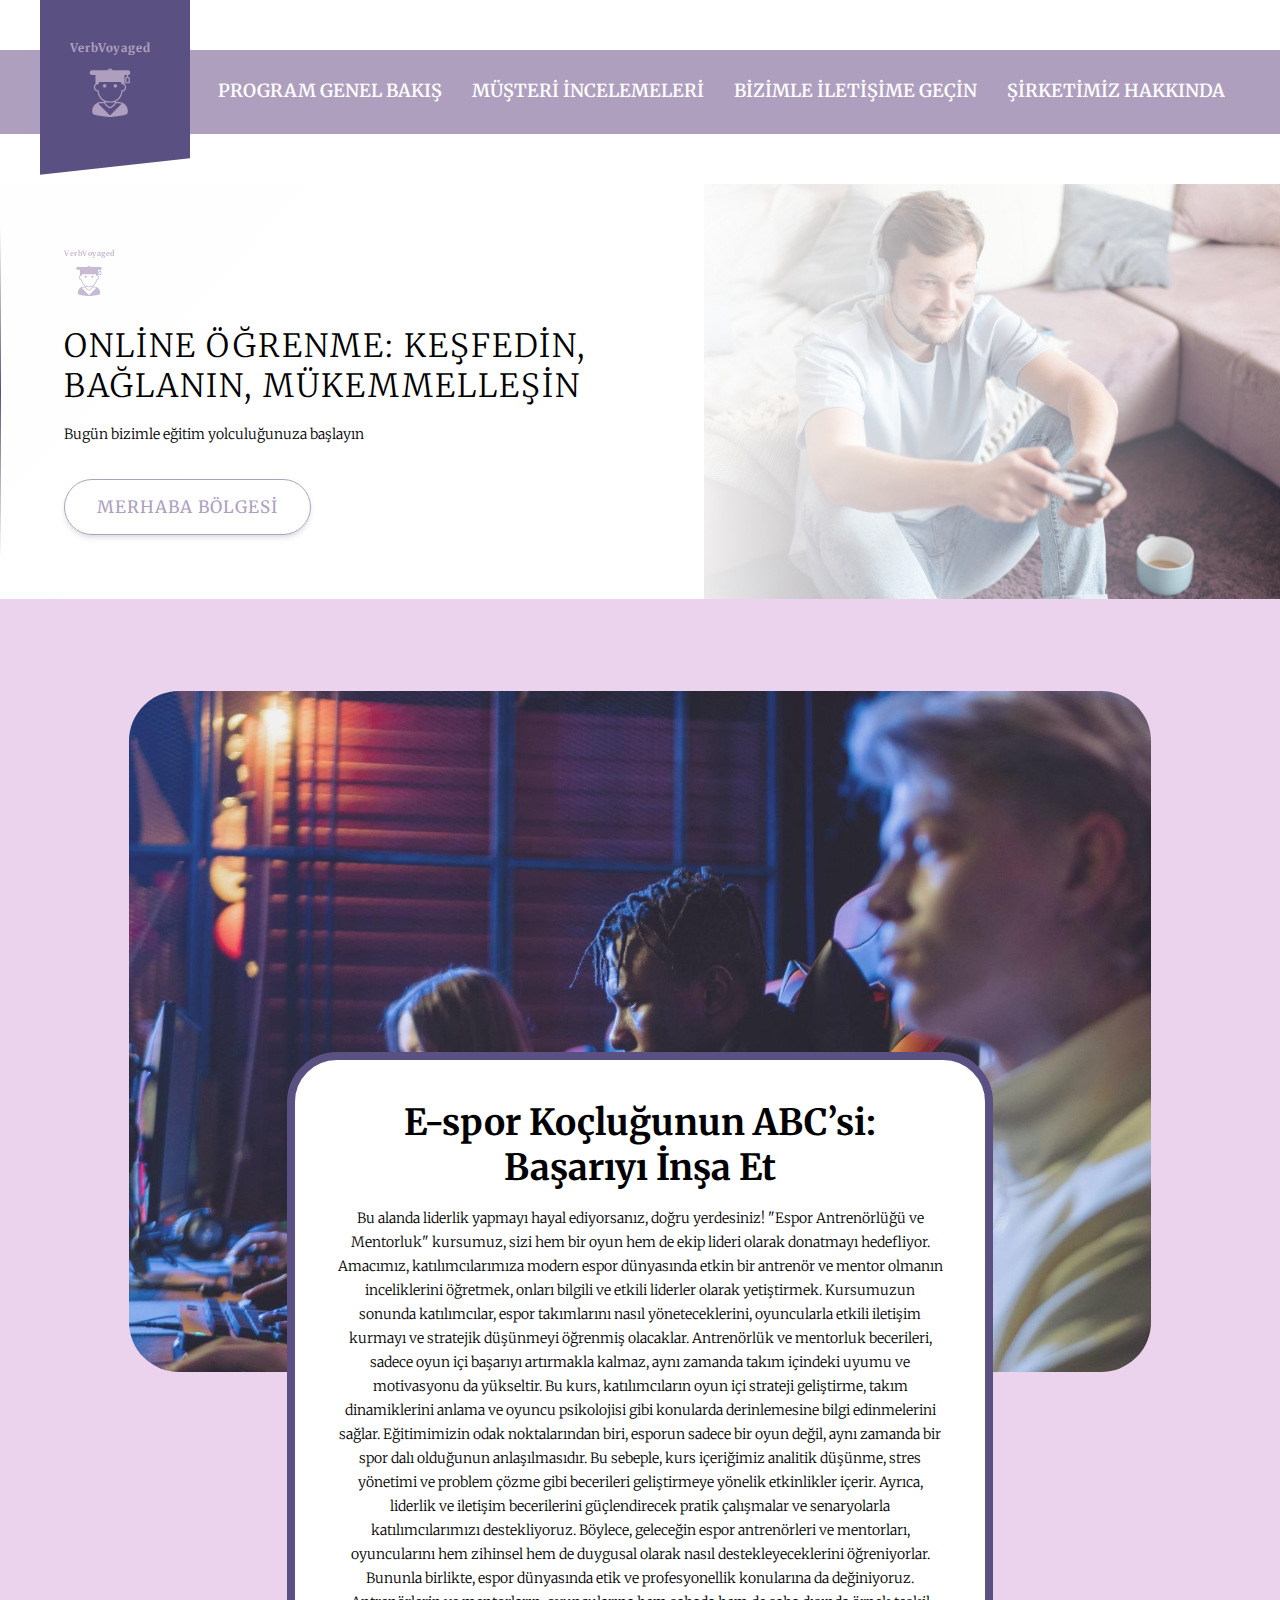
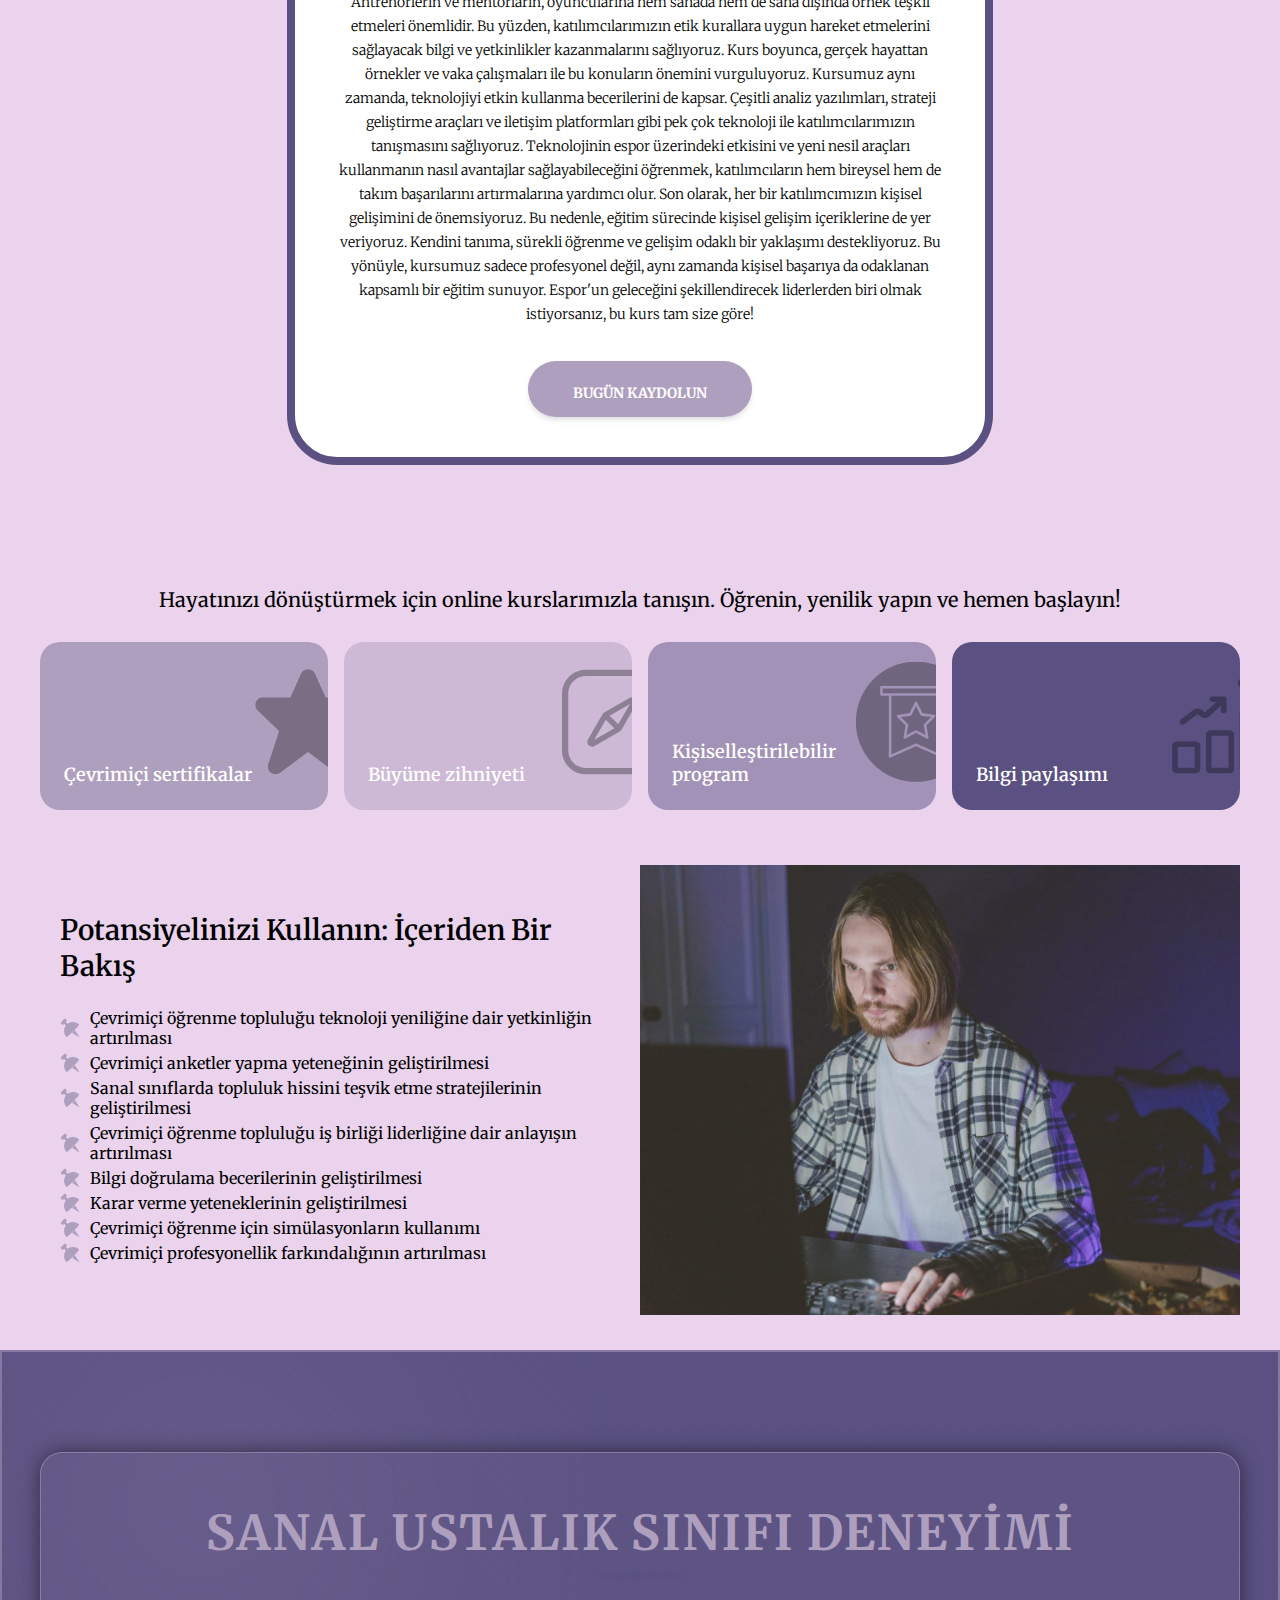
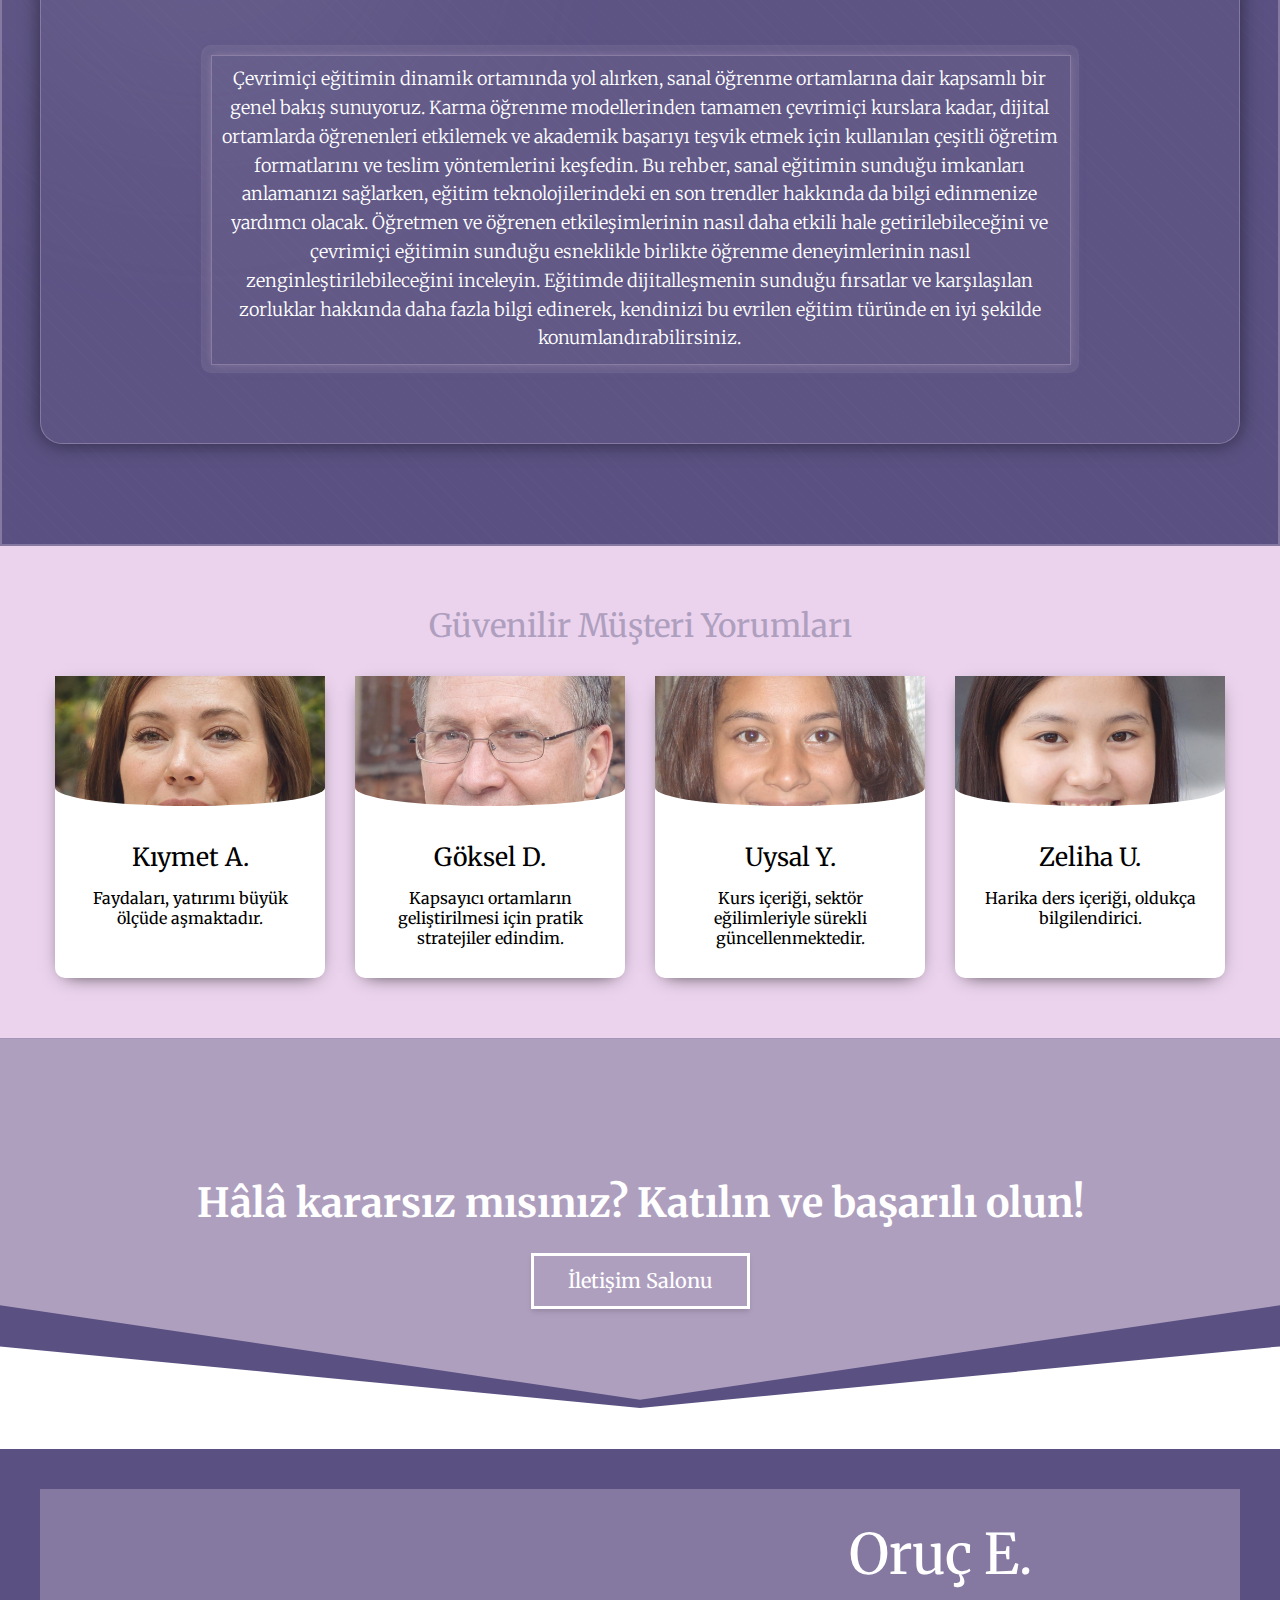
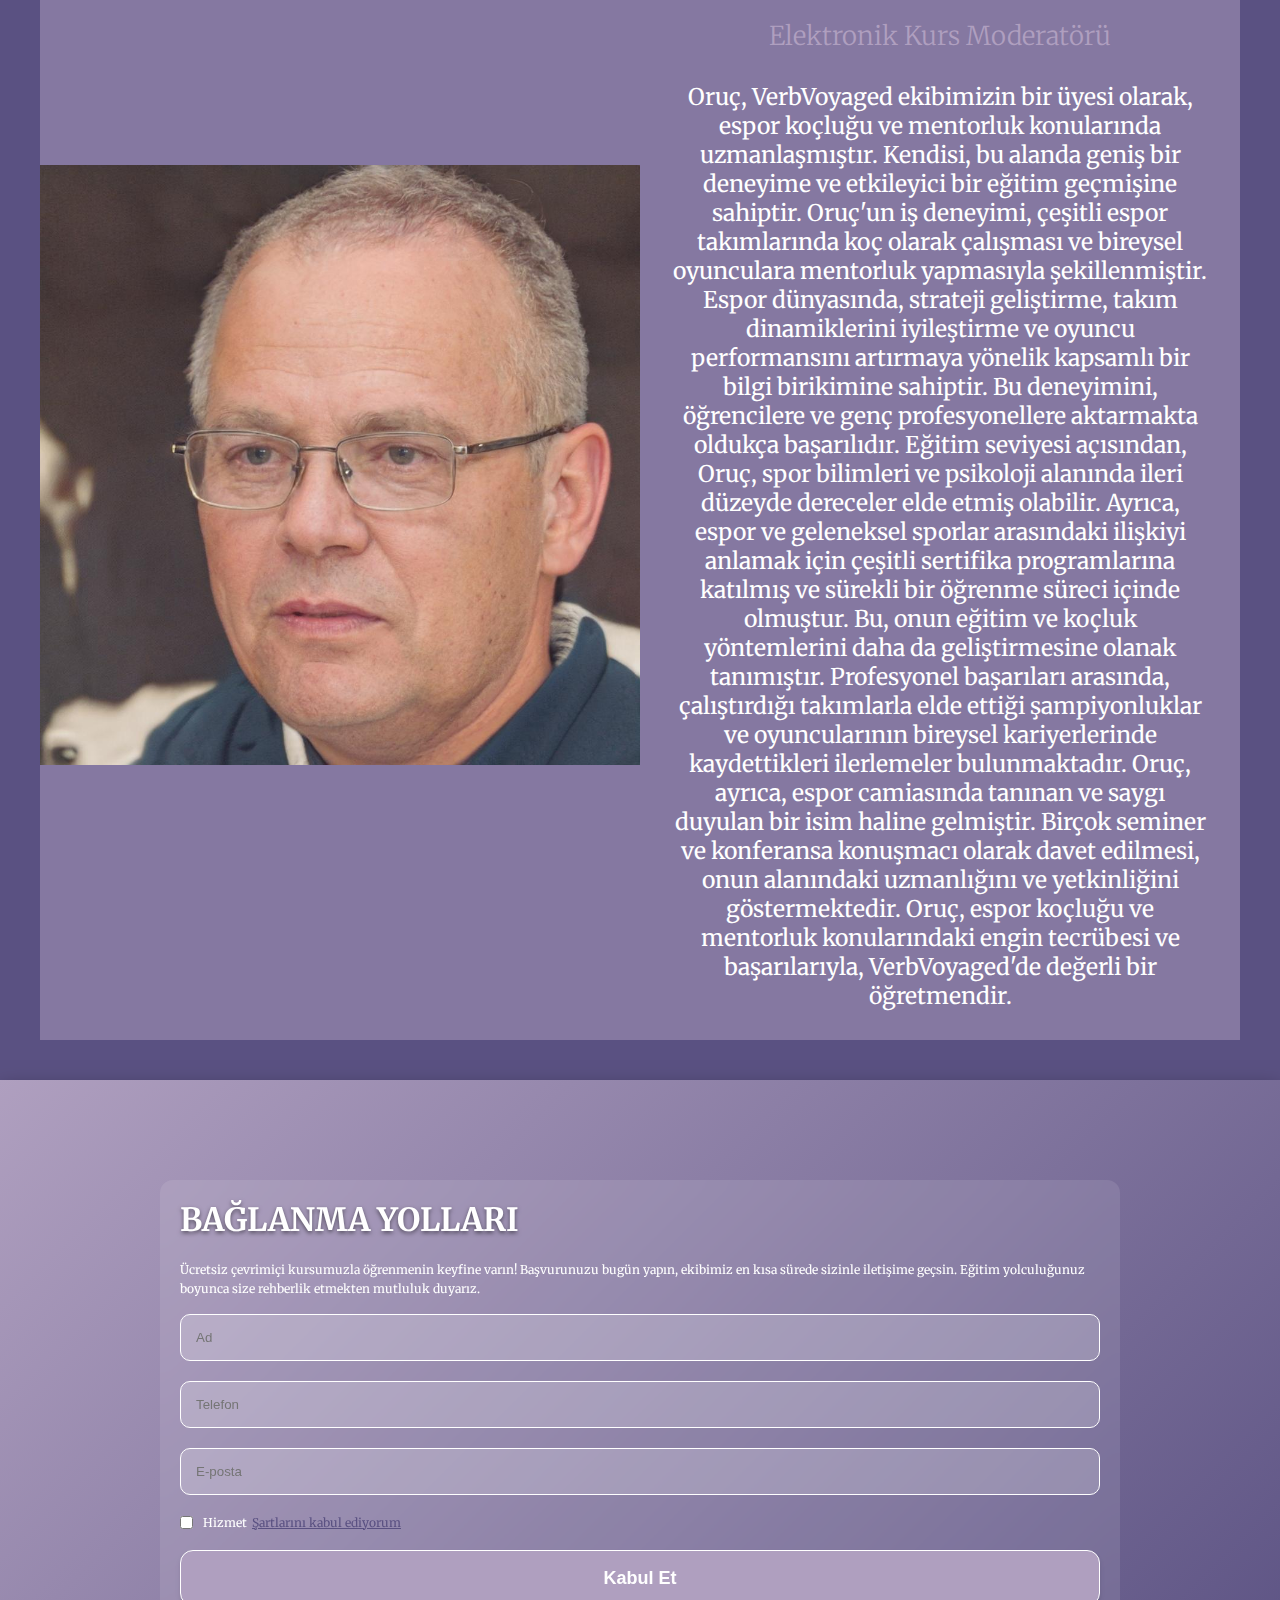
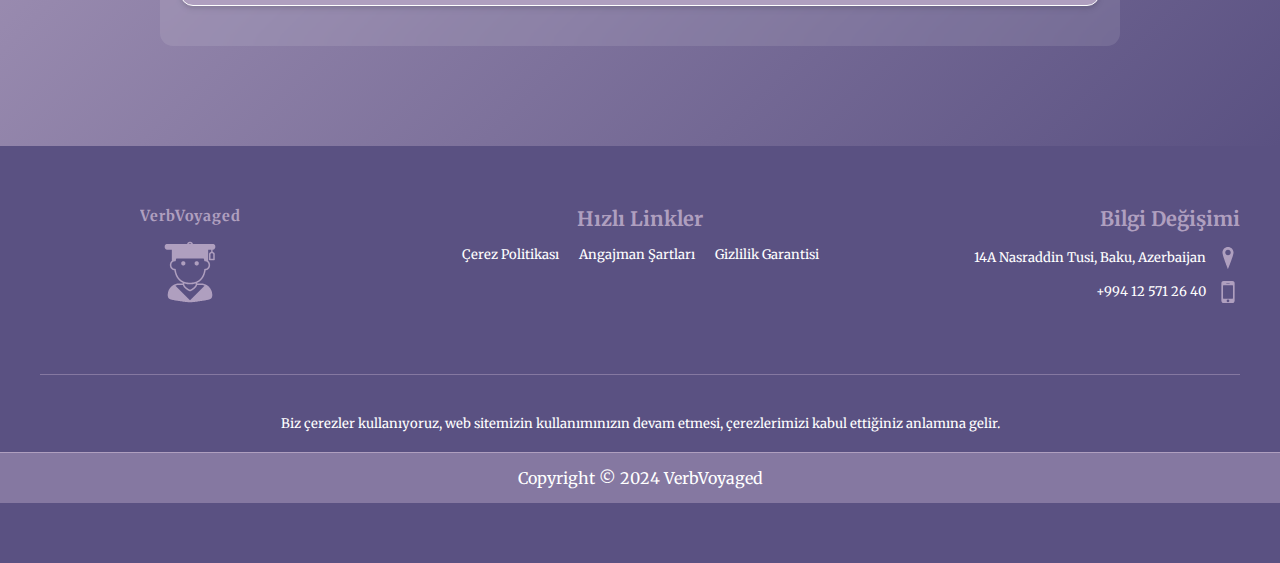
==== index1.html @ fabfc953 "d" ====
<!DOCTYPE html>
<html lang="TR">
  <head>
              <meta name="viewport" content="width=device-width, initial-scale=1.0">
              <meta charset="UTF-8">
              <title>
                E-spor Koçluğunun ABC’si: Başarıyı İnşa Et. VerbVoyaged
              </title>
              <meta name="twitter:site" content="E-spor Koçluğunun ABC’si: Başarıyı İnşa Et">
              <meta property="instapp:hashtags" content="E-spor Koçluğunun ABC’si: Başarıyı İnşa Et">
              <link rel="dns-prefetch" href="//s.w.org">
              <meta property="og:locale:alternate" content="TR">
              <meta name="description" content=
              "VerbVoyaged, e-spor koçluğu ve mentorluk hizmetleri sunan bir şirket olarak, sektördeki yerini sağlamlaştırmak ve oyunculara üst düzey bir eğitim sunmak amacıyla yenilikçi bir strateji izlemektedir">
              <link rel="icon" type="image/svg+xml" href="./files/page-logo.svg">
              <link rel="preconnect" href="https://fonts.googleapis.com">
              <link rel="preconnect" href="https://fonts.gstatic.com" crossorigin="">
              <link href="https://fonts.googleapis.com/css2?family=Merriweather:ital,wght@0,300;0,400;0,700;0,900;1,300;1,400;1,700;1,900&amp;display=swap" rel="stylesheet">
              <link rel="stylesheet" type="text/css" href="./files/css_vault/stylesheet.css">
  </head>
  <body>
  <div id="original">
      <div class="wrap__btn--PxHri--section">
          <div class="main__img--l83Xf--section"><img src="files/images/logo.svg" alt="Logo" class="logo-img">
              <h1>– 18 yaşınız var?</h1>
              <div class="button__header--0mbZF--element"><a href="#" class="button button-yes">Bəli</a><a href="#" class="button button-no">Xeyr</a>
              </div>
          </div>
      </div>
  </div>
              <div class="wrapper-holder-XPtv4K">
                
<!--===================Header===================-->

                <header>
                            <div class="main_header">
                              <div class="container">
                                          <div class="header_content">
                                            <div class="logo_holder">
                                                        <a class="logotype" href="./"><svg fill="rgb(175,159,191)" height="512pt" preserveaspectratio="xMidYMid meet" version="1.0" viewbox="0 0 512 512" width="512pt" xmlns=
                                                        "http://www.w3.org/2000/svg">
                                                        <g transform="translate(76.8,153.6) scale(0.7)">
                                                          <g transform="translate(0.000000,512) scale(0.100000,-0.100000)">
                                                                      <path d=
                                                                      "M 2500 4690 h 120 v 10 h -120 z M 2470 4680 h 180 v 10 h -180 z M 2450 4670 h 220 v 10 h -220 z M 2430 4660 h 260 v 10 h -260 z M 2420 4650 h 280 v 10 h -280 z M 2410 4640 h 300 v 10 h -300 z M 2400 4630 h 320 v 10 h -320 z M 2390 4620 h 340 v 10 h -340 z M 2380 4610 h 360 v 10 h -360 z M 2370 4600 h 380 v 10 h -380 z M 2370 4590 h 380 v 10 h -380 z M 2360 4580 h 160 v 10 h -160 z M 2600 4580 h 160 v 10 h -160 z M 2360 4570 h 140 v 10 h -140 z M 2620 4570 h 140 v 10 h -140 z M 2360 4560 h 130 v 10 h -130 z M 2630 4560 h 130 v 10 h -130 z M 2350 4550 h 130 v 10 h -130 z M 2640 4550 h 130 v 10 h -130 z M 2350 4540 h 120 v 10 h -120 z M 2650 4540 h 120 v 10 h -120 z M 850 4530 h 3420 v 10 h -3420 z M 820 4520 h 3480 v 10 h -3480 z M 800 4510 h 3520 v 10 h -3520 z M 790 4500 h 3540 v 10 h -3540 z M 780 4490 h 3570 v 10 h -3570 z M 760 4480 h 3600 v 10 h -3600 z M 760 4470 h 3600 v 10 h -3600 z M 750 4460 h 3620 v 10 h -3620 z M 740 4450 h 3640 v 10 h -3640 z M 730 4440 h 3650 v 10 h -3650 z M 730 4430 h 3660 v 10 h -3660 z M 730 4420 h 3660 v 10 h -3660 z M 720 4410 h 3680 v 10 h -3680 z M 720 4400 h 3680 v 10 h -3680 z M 710 4390 h 3700 v 10 h -3700 z M 710 4380 h 3700 v 10 h -3700 z M 710 4370 h 3700 v 10 h -3700 z M 710 4360 h 3700 v 10 h -3700 z M 710 4350 h 3700 v 10 h -3700 z M 710 4340 h 3700 v 10 h -3700 z M 710 4330 h 3700 v 10 h -3700 z M 710 4320 h 3700 v 10 h -3700 z M 710 4310 h 3700 v 10 h -3700 z M 710 4300 h 3700 v 10 h -3700 z M 710 4290 h 3700 v 10 h -3700 z M 710 4280 h 3700 v 10 h -3700 z M 710 4270 h 3700 v 10 h -3700 z M 710 4260 h 3690 v 10 h -3690 z M 720 4250 h 3680 v 10 h -3680 z M 720 4240 h 3680 v 10 h -3680 z M 730 4230 h 3660 v 10 h -3660 z M 730 4220 h 3660 v 10 h -3660 z M 730 4210 h 3650 v 10 h -3650 z M 740 4200 h 3640 v 10 h -3640 z M 750 4190 h 3620 v 10 h -3620 z M 760 4180 h 3600 v 10 h -3600 z M 760 4170 h 3590 v 10 h -3590 z M 780 4160 h 3560 v 10 h -3560 z M 790 4150 h 3540 v 10 h -3540 z M 800 4140 h 3520 v 10 h -3520 z M 820 4130 h 3480 v 10 h -3480 z M 850 4120 h 3420 v 10 h -3420 z M 1230 4110 h 2660 v 10 h -2660 z M 4110 4110 h 100 v 10 h -100 z M 1230 4100 h 2660 v 10 h -2660 z M 4110 4100 h 100 v 10 h -100 z M 1230 4090 h 2660 v 10 h -2660 z M 4110 4090 h 100 v 10 h -100 z M 1230 4080 h 2660 v 10 h -2660 z M 4110 4080 h 100 v 10 h -100 z M 1230 4070 h 2660 v 10 h -2660 z M 4110 4070 h 100 v 10 h -100 z M 1230 4060 h 2660 v 10 h -2660 z M 4110 4060 h 100 v 10 h -100 z M 1230 4050 h 2660 v 10 h -2660 z M 4110 4050 h 100 v 10 h -100 z M 1230 4040 h 2660 v 10 h -2660 z M 4110 4040 h 100 v 10 h -100 z M 1230 4030 h 2660 v 10 h -2660 z M 4110 4030 h 100 v 10 h -100 z M 1230 4020 h 2660 v 10 h -2660 z M 4110 4020 h 100 v 10 h -100 z M 1230 4010 h 2660 v 10 h -2660 z M 4110 4010 h 100 v 10 h -100 z M 1230 4000 h 2660 v 10 h -2660 z M 4110 4000 h 100 v 10 h -100 z M 1230 3990 h 2660 v 10 h -2660 z M 4110 3990 h 100 v 10 h -100 z M 1230 3980 h 2660 v 10 h -2660 z M 4110 3980 h 100 v 10 h -100 z M 1230 3970 h 2660 v 10 h -2660 z M 4110 3970 h 100 v 10 h -100 z M 1230 3960 h 2660 v 10 h -2660 z M 4110 3960 h 100 v 10 h -100 z M 1230 3950 h 2660 v 10 h -2660 z M 4080 3950 h 160 v 10 h -160 z M 1230 3940 h 2660 v 10 h -2660 z M 4060 3940 h 200 v 10 h -200 z M 1230 3930 h 2660 v 10 h -2660 z M 4040 3930 h 240 v 10 h -240 z M 1230 3920 h 2660 v 10 h -2660 z M 4030 3920 h 260 v 10 h -260 z M 1230 3910 h 2660 v 10 h -2660 z M 4010 3910 h 300 v 10 h -300 z M 1230 3900 h 2660 v 10 h -2660 z M 4000 3900 h 320 v 10 h -320 z M 1230 3890 h 2660 v 10 h -2660 z M 3990 3890 h 340 v 10 h -340 z M 1230 3880 h 2660 v 10 h -2660 z M 3980 3880 h 360 v 10 h -360 z M 1230 3870 h 2660 v 10 h -2660 z M 3980 3870 h 360 v 10 h -360 z M 1230 3860 h 2660 v 10 h -2660 z M 3970 3860 h 380 v 10 h -380 z M 1230 3850 h 2660 v 10 h -2660 z M 3970 3850 h 170 v 10 h -170 z M 4180 3850 h 170 v 10 h -170 z M 1230 3840 h 2660 v 10 h -2660 z M 3960 3840 h 150 v 10 h -150 z M 4210 3840 h 150 v 10 h -150 z M 1230 3830 h 2660 v 10 h -2660 z M 3960 3830 h 130 v 10 h -130 z M 4230 3830 h 130 v 10 h -130 z M 1230 3820 h 2660 v 10 h -2660 z M 3960 3820 h 120 v 10 h -120 z M 4240 3820 h 120 v 10 h -120 z M 1230 3810 h 2660 v 10 h -2660 z M 3950 3810 h 120 v 10 h -120 z M 4250 3810 h 120 v 10 h -120 z M 1230 3800 h 2660 v 10 h -2660 z M 3950 3800 h 120 v 10 h -120 z M 4250 3800 h 120 v 10 h -120 z M 1230 3790 h 2660 v 10 h -2660 z M 3950 3790 h 110 v 10 h -110 z M 4260 3790 h 110 v 10 h -110 z M 1230 3780 h 2660 v 10 h -2660 z M 3950 3780 h 110 v 10 h -110 z M 4260 3780 h 110 v 10 h -110 z M 1230 3770 h 2660 v 10 h -2660 z M 3950 3770 h 110 v 10 h -110 z M 4260 3770 h 110 v 10 h -110 z M 1230 3760 h 2660 v 10 h -2660 z M 3950 3760 h 110 v 10 h -110 z M 4260 3760 h 110 v 10 h -110 z M 1230 3750 h 2660 v 10 h -2660 z M 3950 3750 h 110 v 10 h -110 z M 4260 3750 h 110 v 10 h -110 z M 1230 3740 h 2660 v 10 h -2660 z M 3950 3740 h 110 v 10 h -110 z M 4260 3740 h 110 v 10 h -110 z M 1230 3730 h 2660 v 10 h -2660 z M 3950 3730 h 110 v 10 h -110 z M 4260 3730 h 110 v 10 h -110 z M 1230 3720 h 2660 v 10 h -2660 z M 3950 3720 h 110 v 10 h -110 z M 4260 3720 h 110 v 10 h -110 z M 1230 3710 h 2660 v 10 h -2660 z M 3950 3710 h 110 v 10 h -110 z M 4260 3710 h 110 v 10 h -110 z M 1230 3700 h 2660 v 10 h -2660 z M 3950 3700 h 110 v 10 h -110 z M 4260 3700 h 110 v 10 h -110 z M 1230 3690 h 2660 v 10 h -2660 z M 3950 3690 h 110 v 10 h -110 z M 4260 3690 h 110 v 10 h -110 z M 1230 3680 h 2660 v 10 h -2660 z M 3950 3680 h 110 v 10 h -110 z M 4260 3680 h 110 v 10 h -110 z M 1230 3670 h 2660 v 10 h -2660 z M 3950 3670 h 110 v 10 h -110 z M 4260 3670 h 110 v 10 h -110 z M 1230 3660 h 2660 v 10 h -2660 z M 3950 3660 h 110 v 10 h -110 z M 4260 3660 h 110 v 10 h -110 z M 1230 3650 h 2660 v 10 h -2660 z M 3950 3650 h 110 v 10 h -110 z M 4260 3650 h 110 v 10 h -110 z M 1230 3640 h 2660 v 10 h -2660 z M 3950 3640 h 110 v 10 h -110 z M 4260 3640 h 110 v 10 h -110 z M 1230 3630 h 2660 v 10 h -2660 z M 3950 3630 h 110 v 10 h -110 z M 4260 3630 h 110 v 10 h -110 z M 1230 3620 h 2660 v 10 h -2660 z M 3950 3620 h 110 v 10 h -110 z M 4260 3620 h 110 v 10 h -110 z M 1230 3610 h 2660 v 10 h -2660 z M 3950 3610 h 110 v 10 h -110 z M 4260 3610 h 110 v 10 h -110 z M 1230 3600 h 2660 v 10 h -2660 z M 3950 3600 h 110 v 10 h -110 z M 4260 3600 h 110 v 10 h -110 z M 1230 3590 h 2660 v 10 h -2660 z M 3950 3590 h 110 v 10 h -110 z M 4260 3590 h 110 v 10 h -110 z M 1230 3580 h 2660 v 10 h -2660 z M 3950 3580 h 110 v 10 h -110 z M 4260 3580 h 110 v 10 h -110 z M 1230 3570 h 2660 v 10 h -2660 z M 3950 3570 h 110 v 10 h -110 z M 4260 3570 h 110 v 10 h -110 z M 1230 3560 h 2660 v 10 h -2660 z M 3950 3560 h 110 v 10 h -110 z M 4260 3560 h 110 v 10 h -110 z M 1230 3550 h 2660 v 10 h -2660 z M 3950 3550 h 110 v 10 h -110 z M 4260 3550 h 110 v 10 h -110 z M 1230 3540 h 2660 v 10 h -2660 z M 3950 3540 h 110 v 10 h -110 z M 4260 3540 h 110 v 10 h -110 z M 1230 3530 h 2660 v 10 h -2660 z M 3950 3530 h 110 v 10 h -110 z M 4260 3530 h 110 v 10 h -110 z M 1230 3520 h 2660 v 10 h -2660 z M 3950 3520 h 110 v 10 h -110 z M 4260 3520 h 110 v 10 h -110 z M 1230 3510 h 2660 v 10 h -2660 z M 3950 3510 h 110 v 10 h -110 z M 4260 3510 h 110 v 10 h -110 z M 1230 3500 h 2660 v 10 h -2660 z M 3950 3500 h 110 v 10 h -110 z M 4260 3500 h 110 v 10 h -110 z M 1230 3490 h 2660 v 10 h -2660 z M 3950 3490 h 110 v 10 h -110 z M 4260 3490 h 110 v 10 h -110 z M 1230 3480 h 2660 v 10 h -2660 z M 3950 3480 h 110 v 10 h -110 z M 4260 3480 h 110 v 10 h -110 z M 1230 3470 h 330 v 10 h -330 z M 3560 3470 h 330 v 10 h -330 z M 3950 3470 h 110 v 10 h -110 z M 4260 3470 h 110 v 10 h -110 z M 1230 3460 h 330 v 10 h -330 z M 3560 3460 h 330 v 10 h -330 z M 3950 3460 h 110 v 10 h -110 z M 4260 3460 h 110 v 10 h -110 z M 1230 3450 h 320 v 10 h -320 z M 3570 3450 h 320 v 10 h -320 z M 3950 3450 h 420 v 10 h -420 z M 1230 3440 h 320 v 10 h -320 z M 3570 3440 h 320 v 10 h -320 z M 3950 3440 h 420 v 10 h -420 z M 1230 3430 h 320 v 10 h -320 z M 3570 3430 h 320 v 10 h -320 z M 3950 3430 h 420 v 10 h -420 z M 1230 3420 h 310 v 10 h -310 z M 3580 3420 h 310 v 10 h -310 z M 3950 3420 h 420 v 10 h -420 z M 1230 3410 h 310 v 10 h -310 z M 3580 3410 h 310 v 10 h -310 z M 3950 3410 h 420 v 10 h -420 z M 1230 3400 h 310 v 10 h -310 z M 3580 3400 h 310 v 10 h -310 z M 3950 3400 h 420 v 10 h -420 z M 1230 3390 h 300 v 10 h -300 z M 3590 3390 h 300 v 10 h -300 z M 3950 3390 h 420 v 10 h -420 z M 1230 3380 h 300 v 10 h -300 z M 3590 3380 h 300 v 10 h -300 z M 3950 3380 h 420 v 10 h -420 z M 1230 3370 h 300 v 10 h -300 z M 3590 3370 h 300 v 10 h -300 z M 3950 3370 h 420 v 10 h -420 z M 1230 3360 h 290 v 10 h -290 z M 3590 3360 h 300 v 10 h -300 z M 3960 3360 h 400 v 10 h -400 z M 1230 3350 h 290 v 10 h -290 z M 3600 3350 h 290 v 10 h -290 z M 3980 3350 h 360 v 10 h -360 z M 1230 3340 h 290 v 10 h -290 z M 3600 3340 h 290 v 10 h -290 z M 1230 3330 h 290 v 10 h -290 z M 3600 3330 h 290 v 10 h -290 z M 1230 3320 h 290 v 10 h -290 z M 3600 3320 h 290 v 10 h -290 z M 1230 3310 h 290 v 10 h -290 z M 3600 3310 h 290 v 10 h -290 z M 1230 3300 h 290 v 10 h -290 z M 3600 3300 h 290 v 10 h -290 z M 1210 3290 h 300 v 10 h -300 z M 3610 3290 h 290 v 10 h -290 z M 1200 3280 h 300 v 10 h -300 z M 3620 3280 h 290 v 10 h -290 z M 1190 3270 h 300 v 10 h -300 z M 3630 3270 h 290 v 10 h -290 z M 1180 3260 h 230 v 10 h -230 z M 2010 3260 h 120 v 10 h -120 z M 2990 3260 h 120 v 10 h -120 z M 3710 3260 h 220 v 10 h -220 z M 1180 3250 h 190 v 10 h -190 z M 1990 3250 h 160 v 10 h -160 z M 2970 3250 h 160 v 10 h -160 z M 3750 3250 h 190 v 10 h -190 z M 1170 3240 h 170 v 10 h -170 z M 1980 3240 h 180 v 10 h -180 z M 2960 3240 h 180 v 10 h -180 z M 3770 3240 h 170 v 10 h -170 z M 1160 3230 h 160 v 10 h -160 z M 1960 3230 h 220 v 10 h -220 z M 2940 3230 h 220 v 10 h -220 z M 3790 3230 h 160 v 10 h -160 z M 1150 3220 h 160 v 10 h -160 z M 1950 3220 h 240 v 10 h -240 z M 2930 3220 h 240 v 10 h -240 z M 3800 3220 h 160 v 10 h -160 z M 1150 3210 h 150 v 10 h -150 z M 1950 3210 h 240 v 10 h -240 z M 2930 3210 h 240 v 10 h -240 z M 3820 3210 h 150 v 10 h -150 z M 1140 3200 h 140 v 10 h -140 z M 1940 3200 h 260 v 10 h -260 z M 2920 3200 h 260 v 10 h -260 z M 3830 3200 h 140 v 10 h -140 z M 1130 3190 h 140 v 10 h -140 z M 1930 3190 h 280 v 10 h -280 z M 2910 3190 h 280 v 10 h -280 z M 3840 3190 h 140 v 10 h -140 z M 1130 3180 h 130 v 10 h -130 z M 1930 3180 h 280 v 10 h -280 z M 2910 3180 h 280 v 10 h -280 z M 3850 3180 h 130 v 10 h -130 z M 1120 3170 h 140 v 10 h -140 z M 1920 3170 h 300 v 10 h -300 z M 2900 3170 h 300 v 10 h -300 z M 3860 3170 h 130 v 10 h -130 z M 1120 3160 h 130 v 10 h -130 z M 1920 3160 h 300 v 10 h -300 z M 2900 3160 h 300 v 10 h -300 z M 3860 3160 h 130 v 10 h -130 z M 1120 3150 h 120 v 10 h -120 z M 1920 3150 h 300 v 10 h -300 z M 2900 3150 h 300 v 10 h -300 z M 3870 3150 h 130 v 10 h -130 z M 1110 3140 h 130 v 10 h -130 z M 1920 3140 h 300 v 10 h -300 z M 2900 3140 h 300 v 10 h -300 z M 3880 3140 h 120 v 10 h -120 z M 1110 3130 h 120 v 10 h -120 z M 1920 3130 h 300 v 10 h -300 z M 2900 3130 h 300 v 10 h -300 z M 3880 3130 h 120 v 10 h -120 z M 1110 3120 h 110 v 10 h -110 z M 1920 3120 h 300 v 10 h -300 z M 2900 3120 h 300 v 10 h -300 z M 3890 3120 h 120 v 10 h -120 z M 1100 3110 h 120 v 10 h -120 z M 1920 3110 h 300 v 10 h -300 z M 2900 3110 h 300 v 10 h -300 z M 3890 3110 h 120 v 10 h -120 z M 1100 3100 h 120 v 10 h -120 z M 1920 3100 h 300 v 10 h -300 z M 2900 3100 h 300 v 10 h -300 z M 3900 3100 h 110 v 10 h -110 z M 1100 3090 h 110 v 10 h -110 z M 1920 3090 h 300 v 10 h -300 z M 2900 3090 h 300 v 10 h -300 z M 3900 3090 h 120 v 10 h -120 z M 1100 3080 h 110 v 10 h -110 z M 1920 3080 h 300 v 10 h -300 z M 2900 3080 h 300 v 10 h -300 z M 3900 3080 h 120 v 10 h -120 z M 1090 3070 h 120 v 10 h -120 z M 1920 3070 h 300 v 10 h -300 z M 2900 3070 h 300 v 10 h -300 z M 3910 3070 h 110 v 10 h -110 z M 1090 3060 h 110 v 10 h -110 z M 1920 3060 h 300 v 10 h -300 z M 2900 3060 h 300 v 10 h -300 z M 3910 3060 h 110 v 10 h -110 z M 1090 3050 h 110 v 10 h -110 z M 1930 3050 h 280 v 10 h -280 z M 2910 3050 h 280 v 10 h -280 z M 3910 3050 h 110 v 10 h -110 z M 1090 3040 h 110 v 10 h -110 z M 1930 3040 h 280 v 10 h -280 z M 2910 3040 h 280 v 10 h -280 z M 3910 3040 h 110 v 10 h -110 z M 1090 3030 h 110 v 10 h -110 z M 1940 3030 h 260 v 10 h -260 z M 2920 3030 h 260 v 10 h -260 z M 3910 3030 h 120 v 10 h -120 z M 1090 3020 h 110 v 10 h -110 z M 1950 3020 h 240 v 10 h -240 z M 2930 3020 h 240 v 10 h -240 z M 3920 3020 h 110 v 10 h -110 z M 1090 3010 h 110 v 10 h -110 z M 1950 3010 h 240 v 10 h -240 z M 2930 3010 h 240 v 10 h -240 z M 3920 3010 h 110 v 10 h -110 z M 1090 3000 h 110 v 10 h -110 z M 1960 3000 h 220 v 10 h -220 z M 2940 3000 h 220 v 10 h -220 z M 3920 3000 h 110 v 10 h -110 z M 1090 2990 h 110 v 10 h -110 z M 1980 2990 h 180 v 10 h -180 z M 2960 2990 h 180 v 10 h -180 z M 3920 2990 h 110 v 10 h -110 z M 1090 2980 h 110 v 10 h -110 z M 1990 2980 h 160 v 10 h -160 z M 2970 2980 h 160 v 10 h -160 z M 3920 2980 h 110 v 10 h -110 z M 1090 2970 h 110 v 10 h -110 z M 2010 2970 h 120 v 10 h -120 z M 2990 2970 h 120 v 10 h -120 z M 3920 2970 h 110 v 10 h -110 z M 1090 2960 h 110 v 10 h -110 z M 3920 2960 h 110 v 10 h -110 z M 1090 2950 h 110 v 10 h -110 z M 3920 2950 h 110 v 10 h -110 z M 1090 2940 h 110 v 10 h -110 z M 3910 2940 h 120 v 10 h -120 z M 1090 2930 h 110 v 10 h -110 z M 3910 2930 h 110 v 10 h -110 z M 1090 2920 h 120 v 10 h -120 z M 3910 2920 h 110 v 10 h -110 z M 1090 2910 h 120 v 10 h -120 z M 3910 2910 h 110 v 10 h -110 z M 1100 2900 h 110 v 10 h -110 z M 3910 2900 h 110 v 10 h -110 z M 1100 2890 h 110 v 10 h -110 z M 3900 2890 h 120 v 10 h -120 z M 1100 2880 h 120 v 10 h -120 z M 3900 2880 h 120 v 10 h -120 z M 1100 2870 h 120 v 10 h -120 z M 3890 2870 h 120 v 10 h -120 z M 1110 2860 h 120 v 10 h -120 z M 3890 2860 h 120 v 10 h -120 z M 1110 2850 h 120 v 10 h -120 z M 3880 2850 h 130 v 10 h -130 z M 1110 2840 h 130 v 10 h -130 z M 3880 2840 h 120 v 10 h -120 z M 1120 2830 h 130 v 10 h -130 z M 3870 2830 h 130 v 10 h -130 z M 1120 2820 h 130 v 10 h -130 z M 3870 2820 h 130 v 10 h -130 z M 1130 2810 h 130 v 10 h -130 z M 3860 2810 h 130 v 10 h -130 z M 1130 2800 h 140 v 10 h -140 z M 3850 2800 h 140 v 10 h -140 z M 1140 2790 h 140 v 10 h -140 z M 3840 2790 h 140 v 10 h -140 z M 1140 2780 h 150 v 10 h -150 z M 3830 2780 h 150 v 10 h -150 z M 1150 2770 h 150 v 10 h -150 z M 3820 2770 h 150 v 10 h -150 z M 1160 2760 h 160 v 10 h -160 z M 3810 2760 h 150 v 10 h -150 z M 1160 2750 h 170 v 10 h -170 z M 3790 2750 h 170 v 10 h -170 z M 1170 2740 h 180 v 10 h -180 z M 3770 2740 h 180 v 10 h -180 z M 1180 2730 h 190 v 10 h -190 z M 3750 2730 h 190 v 10 h -190 z M 1190 2720 h 220 v 10 h -220 z M 3710 2720 h 220 v 10 h -220 z M 1200 2710 h 280 v 10 h -280 z M 3640 2710 h 280 v 10 h -280 z M 1210 2700 h 290 v 10 h -290 z M 3620 2700 h 290 v 10 h -290 z M 1220 2690 h 290 v 10 h -290 z M 3610 2690 h 290 v 10 h -290 z M 1230 2680 h 280 v 10 h -280 z M 3600 2680 h 290 v 10 h -290 z M 1240 2670 h 280 v 10 h -280 z M 3600 2670 h 280 v 10 h -280 z M 1260 2660 h 260 v 10 h -260 z M 3600 2660 h 260 v 10 h -260 z M 1280 2650 h 240 v 10 h -240 z M 3600 2650 h 240 v 10 h -240 z M 1300 2640 h 220 v 10 h -220 z M 3600 2640 h 220 v 10 h -220 z M 1320 2630 h 200 v 10 h -200 z M 3600 2630 h 200 v 10 h -200 z M 1350 2620 h 170 v 10 h -170 z M 3600 2620 h 170 v 10 h -170 z M 1390 2610 h 140 v 10 h -140 z M 3590 2610 h 140 v 10 h -140 z M 1420 2600 h 110 v 10 h -110 z M 3590 2600 h 110 v 10 h -110 z M 1420 2590 h 110 v 10 h -110 z M 3590 2590 h 110 v 10 h -110 z M 1420 2580 h 110 v 10 h -110 z M 3590 2580 h 110 v 10 h -110 z M 1420 2570 h 110 v 10 h -110 z M 3590 2570 h 110 v 10 h -110 z M 1420 2560 h 110 v 10 h -110 z M 3590 2560 h 110 v 10 h -110 z M 1420 2550 h 120 v 10 h -120 z M 3580 2550 h 120 v 10 h -120 z M 1430 2540 h 110 v 10 h -110 z M 3580 2540 h 110 v 10 h -110 z M 1430 2530 h 110 v 10 h -110 z M 3580 2530 h 110 v 10 h -110 z M 1430 2520 h 110 v 10 h -110 z M 3580 2520 h 110 v 10 h -110 z M 1430 2510 h 120 v 10 h -120 z M 3570 2510 h 120 v 10 h -120 z M 1430 2500 h 120 v 10 h -120 z M 3570 2500 h 120 v 10 h -120 z M 1440 2490 h 110 v 10 h -110 z M 3570 2490 h 110 v 10 h -110 z M 1440 2480 h 110 v 10 h -110 z M 3570 2480 h 110 v 10 h -110 z M 1440 2470 h 110 v 10 h -110 z M 3570 2470 h 110 v 10 h -110 z M 1440 2460 h 120 v 10 h -120 z M 3560 2460 h 120 v 10 h -120 z M 1450 2450 h 110 v 10 h -110 z M 3560 2450 h 110 v 10 h -110 z M 1450 2440 h 110 v 10 h -110 z M 3560 2440 h 110 v 10 h -110 z M 1450 2430 h 120 v 10 h -120 z M 3550 2430 h 120 v 10 h -120 z M 1450 2420 h 120 v 10 h -120 z M 3550 2420 h 120 v 10 h -120 z M 1460 2410 h 110 v 10 h -110 z M 3550 2410 h 110 v 10 h -110 z M 1460 2400 h 110 v 10 h -110 z M 3550 2400 h 110 v 10 h -110 z M 1460 2390 h 120 v 10 h -120 z M 3540 2390 h 120 v 10 h -120 z M 1470 2380 h 110 v 10 h -110 z M 3540 2380 h 110 v 10 h -110 z M 1470 2370 h 110 v 10 h -110 z M 3540 2370 h 110 v 10 h -110 z M 1470 2360 h 120 v 10 h -120 z M 3530 2360 h 120 v 10 h -120 z M 1480 2350 h 110 v 10 h -110 z M 3530 2350 h 120 v 10 h -120 z M 1480 2340 h 120 v 10 h -120 z M 3530 2340 h 110 v 10 h -110 z M 1480 2330 h 120 v 10 h -120 z M 3520 2330 h 120 v 10 h -120 z M 1490 2320 h 110 v 10 h -110 z M 3520 2320 h 120 v 10 h -120 z M 1490 2310 h 120 v 10 h -120 z M 3510 2310 h 120 v 10 h -120 z M 1490 2300 h 120 v 10 h -120 z M 3510 2300 h 120 v 10 h -120 z M 1500 2290 h 110 v 10 h -110 z M 3510 2290 h 110 v 10 h -110 z M 1500 2280 h 120 v 10 h -120 z M 3500 2280 h 120 v 10 h -120 z M 1500 2270 h 120 v 10 h -120 z M 3500 2270 h 120 v 10 h -120 z M 1510 2260 h 120 v 10 h -120 z M 3490 2260 h 120 v 10 h -120 z M 1510 2250 h 120 v 10 h -120 z M 3490 2250 h 120 v 10 h -120 z M 1520 2240 h 120 v 10 h -120 z M 3480 2240 h 120 v 10 h -120 z M 1520 2230 h 120 v 10 h -120 z M 3480 2230 h 120 v 10 h -120 z M 1520 2220 h 130 v 10 h -130 z M 3470 2220 h 130 v 10 h -130 z M 1530 2210 h 120 v 10 h -120 z M 3470 2210 h 120 v 10 h -120 z M 1530 2200 h 130 v 10 h -130 z M 3460 2200 h 130 v 10 h -130 z M 1540 2190 h 120 v 10 h -120 z M 3460 2190 h 120 v 10 h -120 z M 1540 2180 h 130 v 10 h -130 z M 3450 2180 h 130 v 10 h -130 z M 1550 2170 h 120 v 10 h -120 z M 3450 2170 h 120 v 10 h -120 z M 1550 2160 h 130 v 10 h -130 z M 3440 2160 h 130 v 10 h -130 z M 1560 2150 h 120 v 10 h -120 z M 3440 2150 h 120 v 10 h -120 z M 1560 2140 h 130 v 10 h -130 z M 3430 2140 h 130 v 10 h -130 z M 1570 2130 h 130 v 10 h -130 z M 3420 2130 h 130 v 10 h -130 z M 1570 2120 h 130 v 10 h -130 z M 3420 2120 h 130 v 10 h -130 z M 1580 2110 h 130 v 10 h -130 z M 3410 2110 h 130 v 10 h -130 z M 1590 2100 h 130 v 10 h -130 z M 3400 2100 h 130 v 10 h -130 z M 1590 2090 h 130 v 10 h -130 z M 3400 2090 h 130 v 10 h -130 z M 1600 2080 h 130 v 10 h -130 z M 3390 2080 h 130 v 10 h -130 z M 1600 2070 h 140 v 10 h -140 z M 3380 2070 h 140 v 10 h -140 z M 1610 2060 h 140 v 10 h -140 z M 3370 2060 h 140 v 10 h -140 z M 1620 2050 h 130 v 10 h -130 z M 3370 2050 h 130 v 10 h -130 z M 1620 2040 h 140 v 10 h -140 z M 3360 2040 h 140 v 10 h -140 z M 1630 2030 h 140 v 10 h -140 z M 3350 2030 h 140 v 10 h -140 z M 1640 2020 h 140 v 10 h -140 z M 3340 2020 h 140 v 10 h -140 z M 1640 2010 h 150 v 10 h -150 z M 3330 2010 h 150 v 10 h -150 z M 1650 2000 h 150 v 10 h -150 z M 3320 2000 h 150 v 10 h -150 z M 1660 1990 h 140 v 10 h -140 z M 3320 1990 h 140 v 10 h -140 z M 1670 1980 h 140 v 10 h -140 z M 3310 1980 h 140 v 10 h -140 z M 1670 1970 h 150 v 10 h -150 z M 3300 1970 h 150 v 10 h -150 z M 1680 1960 h 150 v 10 h -150 z M 3290 1960 h 150 v 10 h -150 z M 1690 1950 h 150 v 10 h -150 z M 3280 1950 h 150 v 10 h -150 z M 1700 1940 h 160 v 10 h -160 z M 3270 1940 h 150 v 10 h -150 z M 1710 1930 h 160 v 10 h -160 z M 3250 1930 h 160 v 10 h -160 z M 1720 1920 h 160 v 10 h -160 z M 3240 1920 h 160 v 10 h -160 z M 1730 1910 h 160 v 10 h -160 z M 3230 1910 h 160 v 10 h -160 z M 1730 1900 h 170 v 10 h -170 z M 3220 1900 h 170 v 10 h -170 z M 1740 1890 h 180 v 10 h -180 z M 3210 1890 h 170 v 10 h -170 z M 1750 1880 h 180 v 10 h -180 z M 3190 1880 h 180 v 10 h -180 z M 1760 1870 h 180 v 10 h -180 z M 3180 1870 h 180 v 10 h -180 z M 1780 1860 h 180 v 10 h -180 z M 3160 1860 h 180 v 10 h -180 z M 1790 1850 h 180 v 10 h -180 z M 3150 1850 h 180 v 10 h -180 z M 1800 1840 h 190 v 10 h -190 z M 3130 1840 h 190 v 10 h -190 z M 1810 1830 h 200 v 10 h -200 z M 3120 1830 h 190 v 10 h -190 z M 1820 1820 h 200 v 10 h -200 z M 3100 1820 h 200 v 10 h -200 z M 1830 1810 h 210 v 10 h -210 z M 3080 1810 h 210 v 10 h -210 z M 1850 1800 h 210 v 10 h -210 z M 3060 1800 h 210 v 10 h -210 z M 1860 1790 h 220 v 10 h -220 z M 3040 1790 h 220 v 10 h -220 z M 1870 1780 h 230 v 10 h -230 z M 3020 1780 h 230 v 10 h -230 z M 1890 1770 h 240 v 10 h -240 z M 2990 1770 h 240 v 10 h -240 z M 1900 1760 h 260 v 10 h -260 z M 2960 1760 h 260 v 10 h -260 z M 1920 1750 h 260 v 10 h -260 z M 2940 1750 h 260 v 10 h -260 z M 1930 1740 h 290 v 10 h -290 z M 2900 1740 h 290 v 10 h -290 z M 1950 1730 h 300 v 10 h -300 z M 2870 1730 h 300 v 10 h -300 z M 1970 1720 h 330 v 10 h -330 z M 2820 1720 h 330 v 10 h -330 z M 1990 1710 h 360 v 10 h -360 z M 2770 1710 h 360 v 10 h -360 z M 2010 1700 h 420 v 10 h -420 z M 2690 1700 h 420 v 10 h -420 z M 2030 1690 h 1060 v 10 h -1060 z M 2030 1680 h 1060 v 10 h -1060 z M 2030 1670 h 1060 v 10 h -1060 z M 2030 1660 h 1060 v 10 h -1060 z M 2030 1650 h 1060 v 10 h -1060 z M 1670 1640 h 470 v 10 h -470 z M 2160 1640 h 800 v 10 h -800 z M 2980 1640 h 470 v 10 h -470 z M 1610 1630 h 530 v 10 h -530 z M 2190 1630 h 740 v 10 h -740 z M 2980 1630 h 530 v 10 h -530 z M 1560 1620 h 580 v 10 h -580 z M 2230 1620 h 660 v 10 h -660 z M 2980 1620 h 580 v 10 h -580 z M 1530 1610 h 610 v 10 h -610 z M 2280 1610 h 560 v 10 h -560 z M 2980 1610 h 610 v 10 h -610 z M 1500 1600 h 640 v 10 h -640 z M 2330 1600 h 460 v 10 h -460 z M 2980 1600 h 640 v 10 h -640 z M 1470 1590 h 670 v 10 h -670 z M 2420 1590 h 280 v 10 h -280 z M 2980 1590 h 670 v 10 h -670 z M 1440 1580 h 700 v 10 h -700 z M 2980 1580 h 700 v 10 h -700 z M 1420 1570 h 730 v 10 h -730 z M 2970 1570 h 730 v 10 h -730 z M 1400 1560 h 750 v 10 h -750 z M 2970 1560 h 750 v 10 h -750 z M 1380 1550 h 770 v 10 h -770 z M 2970 1550 h 770 v 10 h -770 z M 1360 1540 h 790 v 10 h -790 z M 2970 1540 h 790 v 10 h -790 z M 1340 1530 h 340 v 10 h -340 z M 2040 1530 h 120 v 10 h -120 z M 2960 1530 h 120 v 10 h -120 z M 3440 1530 h 340 v 10 h -340 z M 1330 1520 h 290 v 10 h -290 z M 2040 1520 h 120 v 10 h -120 z M 2960 1520 h 120 v 10 h -120 z M 3500 1520 h 300 v 10 h -300 z M 1310 1510 h 270 v 10 h -270 z M 2040 1510 h 120 v 10 h -120 z M 2960 1510 h 120 v 10 h -120 z M 3540 1510 h 270 v 10 h -270 z M 1300 1500 h 250 v 10 h -250 z M 2050 1500 h 120 v 10 h -120 z M 2950 1500 h 120 v 10 h -120 z M 3570 1500 h 260 v 10 h -260 z M 1280 1490 h 240 v 10 h -240 z M 2050 1490 h 120 v 10 h -120 z M 2950 1490 h 120 v 10 h -120 z M 3600 1490 h 240 v 10 h -240 z M 1270 1480 h 230 v 10 h -230 z M 2060 1480 h 120 v 10 h -120 z M 2940 1480 h 120 v 10 h -120 z M 3620 1480 h 230 v 10 h -230 z M 1260 1470 h 240 v 10 h -240 z M 2060 1470 h 130 v 10 h -130 z M 2930 1470 h 130 v 10 h -130 z M 3620 1470 h 250 v 10 h -250 z M 1240 1460 h 270 v 10 h -270 z M 2060 1460 h 130 v 10 h -130 z M 2930 1460 h 130 v 10 h -130 z M 3610 1460 h 270 v 10 h -270 z M 1230 1450 h 290 v 10 h -290 z M 2070 1450 h 130 v 10 h -130 z M 2920 1450 h 130 v 10 h -130 z M 3600 1450 h 290 v 10 h -290 z M 1220 1440 h 310 v 10 h -310 z M 2070 1440 h 140 v 10 h -140 z M 2910 1440 h 140 v 10 h -140 z M 3590 1440 h 310 v 10 h -310 z M 1210 1430 h 330 v 10 h -330 z M 2080 1430 h 140 v 10 h -140 z M 2900 1430 h 140 v 10 h -140 z M 3580 1430 h 340 v 10 h -340 z M 1200 1420 h 350 v 10 h -350 z M 2090 1420 h 140 v 10 h -140 z M 2890 1420 h 140 v 10 h -140 z M 3570 1420 h 360 v 10 h -360 z M 1190 1410 h 370 v 10 h -370 z M 2090 1410 h 140 v 10 h -140 z M 2880 1410 h 150 v 10 h -150 z M 3560 1410 h 380 v 10 h -380 z M 1180 1400 h 390 v 10 h -390 z M 2100 1400 h 140 v 10 h -140 z M 2880 1400 h 140 v 10 h -140 z M 3550 1400 h 400 v 10 h -400 z M 1170 1390 h 410 v 10 h -410 z M 2110 1390 h 140 v 10 h -140 z M 2870 1390 h 140 v 10 h -140 z M 3540 1390 h 420 v 10 h -420 z M 1160 1380 h 430 v 10 h -430 z M 2110 1380 h 150 v 10 h -150 z M 2860 1380 h 150 v 10 h -150 z M 3530 1380 h 430 v 10 h -430 z M 1150 1370 h 450 v 10 h -450 z M 2120 1370 h 160 v 10 h -160 z M 2840 1370 h 160 v 10 h -160 z M 3520 1370 h 450 v 10 h -450 z M 1140 1360 h 470 v 10 h -470 z M 2130 1360 h 160 v 10 h -160 z M 2830 1360 h 160 v 10 h -160 z M 3510 1360 h 470 v 10 h -470 z M 1130 1350 h 490 v 10 h -490 z M 2140 1350 h 160 v 10 h -160 z M 2820 1350 h 160 v 10 h -160 z M 3500 1350 h 490 v 10 h -490 z M 1120 1340 h 510 v 10 h -510 z M 2150 1340 h 160 v 10 h -160 z M 2810 1340 h 160 v 10 h -160 z M 3490 1340 h 510 v 10 h -510 z M 1110 1330 h 530 v 10 h -530 z M 2160 1330 h 160 v 10 h -160 z M 2800 1330 h 160 v 10 h -160 z M 3480 1330 h 530 v 10 h -530 z M 1110 1320 h 540 v 10 h -540 z M 2160 1320 h 180 v 10 h -180 z M 2780 1320 h 170 v 10 h -170 z M 3470 1320 h 540 v 10 h -540 z M 1100 1310 h 560 v 10 h -560 z M 2170 1310 h 180 v 10 h -180 z M 2770 1310 h 180 v 10 h -180 z M 3460 1310 h 560 v 10 h -560 z M 1090 1300 h 580 v 10 h -580 z M 2190 1300 h 170 v 10 h -170 z M 2760 1300 h 170 v 10 h -170 z M 3450 1300 h 580 v 10 h -580 z M 1080 1290 h 600 v 10 h -600 z M 2200 1290 h 180 v 10 h -180 z M 2740 1290 h 180 v 10 h -180 z M 3440 1290 h 600 v 10 h -600 z M 1080 1280 h 610 v 10 h -610 z M 2210 1280 h 180 v 10 h -180 z M 2730 1280 h 180 v 10 h -180 z M 3430 1280 h 610 v 10 h -610 z M 1070 1270 h 630 v 10 h -630 z M 2220 1270 h 190 v 10 h -190 z M 2710 1270 h 190 v 10 h -190 z M 3420 1270 h 630 v 10 h -630 z M 1060 1260 h 650 v 10 h -650 z M 2230 1260 h 190 v 10 h -190 z M 2700 1260 h 190 v 10 h -190 z M 3410 1260 h 650 v 10 h -650 z M 1060 1250 h 660 v 10 h -660 z M 2240 1250 h 200 v 10 h -200 z M 2680 1250 h 200 v 10 h -200 z M 3400 1250 h 660 v 10 h -660 z M 1050 1240 h 680 v 10 h -680 z M 2250 1240 h 200 v 10 h -200 z M 2670 1240 h 200 v 10 h -200 z M 3390 1240 h 680 v 10 h -680 z M 1050 1230 h 690 v 10 h -690 z M 2270 1230 h 200 v 10 h -200 z M 2650 1230 h 200 v 10 h -200 z M 3380 1230 h 690 v 10 h -690 z M 1040 1220 h 710 v 10 h -710 z M 2280 1220 h 210 v 10 h -210 z M 2630 1220 h 210 v 10 h -210 z M 3370 1220 h 710 v 10 h -710 z M 1030 1210 h 730 v 10 h -730 z M 2290 1210 h 220 v 10 h -220 z M 2610 1210 h 220 v 10 h -220 z M 3360 1210 h 720 v 10 h -720 z M 1030 1200 h 740 v 10 h -740 z M 2310 1200 h 210 v 10 h -210 z M 2600 1200 h 210 v 10 h -210 z M 3350 1200 h 740 v 10 h -740 z M 1020 1190 h 760 v 10 h -760 z M 2320 1190 h 220 v 10 h -220 z M 2580 1190 h 220 v 10 h -220 z M 3340 1190 h 750 v 10 h -750 z M 1020 1180 h 770 v 10 h -770 z M 2340 1180 h 440 v 10 h -440 z M 3330 1180 h 770 v 10 h -770 z M 1010 1170 h 790 v 10 h -790 z M 2350 1170 h 420 v 10 h -420 z M 3320 1170 h 780 v 10 h -780 z M 1010 1160 h 800 v 10 h -800 z M 2370 1160 h 380 v 10 h -380 z M 3310 1160 h 800 v 10 h -800 z M 1010 1150 h 810 v 10 h -810 z M 2380 1150 h 360 v 10 h -360 z M 3300 1150 h 810 v 10 h -810 z M 1000 1140 h 830 v 10 h -830 z M 2400 1140 h 320 v 10 h -320 z M 3290 1140 h 830 v 10 h -830 z M 1000 1130 h 840 v 10 h -840 z M 2420 1130 h 280 v 10 h -280 z M 3280 1130 h 840 v 10 h -840 z M 990 1120 h 860 v 10 h -860 z M 2440 1120 h 240 v 10 h -240 z M 3270 1120 h 860 v 10 h -860 z M 990 1110 h 870 v 10 h -870 z M 2450 1110 h 220 v 10 h -220 z M 3260 1110 h 870 v 10 h -870 z M 980 1100 h 890 v 10 h -890 z M 2470 1100 h 180 v 10 h -180 z M 3250 1100 h 880 v 10 h -880 z M 980 1090 h 900 v 10 h -900 z M 2490 1090 h 140 v 10 h -140 z M 3240 1090 h 900 v 10 h -900 z M 980 1080 h 910 v 10 h -910 z M 2510 1080 h 100 v 10 h -100 z M 3230 1080 h 910 v 10 h -910 z M 970 1070 h 930 v 10 h -930 z M 2530 1070 h 60 v 10 h -60 z M 3220 1070 h 920 v 10 h -920 z M 970 1060 h 940 v 10 h -940 z M 3210 1060 h 940 v 10 h -940 z M 970 1050 h 950 v 10 h -950 z M 3200 1050 h 950 v 10 h -950 z M 970 1040 h 960 v 10 h -960 z M 3190 1040 h 960 v 10 h -960 z M 960 1030 h 980 v 10 h -980 z M 3180 1030 h 980 v 10 h -980 z M 960 1020 h 990 v 10 h -990 z M 3170 1020 h 990 v 10 h -990 z M 960 1010 h 1000 v 10 h -1000 z M 3160 1010 h 1000 v 10 h -1000 z M 950 1000 h 1020 v 10 h -1020 z M 3150 1000 h 1010 v 10 h -1010 z M 950 990 h 1030 v 10 h -1030 z M 3140 990 h 1030 v 10 h -1030 z M 950 980 h 1040 v 10 h -1040 z M 3130 980 h 1040 v 10 h -1040 z M 950 970 h 1050 v 10 h -1050 z M 3120 970 h 1050 v 10 h -1050 z M 950 960 h 1060 v 10 h -1060 z M 3110 960 h 1060 v 10 h -1060 z M 940 950 h 1080 v 10 h -1080 z M 3100 950 h 1070 v 10 h -1070 z M 940 940 h 1090 v 10 h -1090 z M 3090 940 h 1090 v 10 h -1090 z M 940 930 h 1100 v 10 h -1100 z M 3080 930 h 1100 v 10 h -1100 z M 940 920 h 1110 v 10 h -1110 z M 3070 920 h 1110 v 10 h -1110 z M 940 910 h 1120 v 10 h -1120 z M 3060 910 h 1120 v 10 h -1120 z M 940 900 h 1130 v 10 h -1130 z M 3050 900 h 1130 v 10 h -1130 z M 940 890 h 1140 v 10 h -1140 z M 3040 890 h 1140 v 10 h -1140 z M 940 880 h 1150 v 10 h -1150 z M 3030 880 h 1150 v 10 h -1150 z M 930 870 h 1170 v 10 h -1170 z M 3020 870 h 1170 v 10 h -1170 z M 930 860 h 1180 v 10 h -1180 z M 3010 860 h 1180 v 10 h -1180 z M 930 850 h 1190 v 10 h -1190 z M 3000 850 h 1190 v 10 h -1190 z M 930 840 h 1200 v 10 h -1200 z M 2990 840 h 1200 v 10 h -1200 z M 930 830 h 1210 v 10 h -1210 z M 2980 830 h 1210 v 10 h -1210 z M 930 820 h 1220 v 10 h -1220 z M 2970 820 h 1220 v 10 h -1220 z M 930 810 h 1230 v 10 h -1230 z M 2960 810 h 1230 v 10 h -1230 z M 930 800 h 1240 v 10 h -1240 z M 2950 800 h 1240 v 10 h -1240 z M 930 790 h 1250 v 10 h -1250 z M 2940 790 h 1250 v 10 h -1250 z M 930 780 h 1260 v 10 h -1260 z M 2930 780 h 1260 v 10 h -1260 z M 930 770 h 1270 v 10 h -1270 z M 2920 770 h 1270 v 10 h -1270 z M 930 760 h 1280 v 10 h -1280 z M 2910 760 h 1280 v 10 h -1280 z M 930 750 h 1290 v 10 h -1290 z M 2900 750 h 1290 v 10 h -1290 z M 930 740 h 1300 v 10 h -1300 z M 2890 740 h 1300 v 10 h -1300 z M 940 730 h 1300 v 10 h -1300 z M 2880 730 h 1300 v 10 h -1300 z M 940 720 h 1310 v 10 h -1310 z M 2870 720 h 1310 v 10 h -1310 z M 940 710 h 1320 v 10 h -1320 z M 2860 710 h 1320 v 10 h -1320 z M 940 700 h 1330 v 10 h -1330 z M 2850 700 h 1330 v 10 h -1330 z M 940 690 h 1340 v 10 h -1340 z M 2840 690 h 1340 v 10 h -1340 z M 940 680 h 1350 v 10 h -1350 z M 2830 680 h 1350 v 10 h -1350 z M 950 670 h 1350 v 10 h -1350 z M 2820 670 h 1350 v 10 h -1350 z M 950 660 h 1360 v 10 h -1360 z M 2810 660 h 1360 v 10 h -1360 z M 950 650 h 1370 v 10 h -1370 z M 2800 650 h 1370 v 10 h -1370 z M 950 640 h 1380 v 10 h -1380 z M 2790 640 h 1380 v 10 h -1380 z M 960 630 h 1380 v 10 h -1380 z M 2780 630 h 1380 v 10 h -1380 z M 960 620 h 1390 v 10 h -1390 z M 2770 620 h 1390 v 10 h -1390 z M 970 610 h 1390 v 10 h -1390 z M 2760 610 h 1390 v 10 h -1390 z M 970 600 h 1400 v 10 h -1400 z M 2750 600 h 1400 v 10 h -1400 z M 980 590 h 1400 v 10 h -1400 z M 2740 590 h 1400 v 10 h -1400 z M 990 580 h 1400 v 10 h -1400 z M 2730 580 h 1400 v 10 h -1400 z M 990 570 h 1410 v 10 h -1410 z M 2720 570 h 1410 v 10 h -1410 z M 1000 560 h 1410 v 10 h -1410 z M 2710 560 h 1410 v 10 h -1410 z M 1010 550 h 1410 v 10 h -1410 z M 2700 550 h 1410 v 10 h -1410 z M 1030 540 h 1400 v 10 h -1400 z M 2690 540 h 1400 v 10 h -1400 z M 1040 530 h 1400 v 10 h -1400 z M 2680 530 h 1400 v 10 h -1400 z M 1050 520 h 1400 v 10 h -1400 z M 2670 520 h 1400 v 10 h -1400 z M 1070 510 h 1390 v 10 h -1390 z M 2660 510 h 1390 v 10 h -1390 z M 1090 500 h 1380 v 10 h -1380 z M 2650 500 h 1380 v 10 h -1380 z M 1110 490 h 1370 v 10 h -1370 z M 2640 490 h 1370 v 10 h -1370 z M 1140 480 h 1350 v 10 h -1350 z M 2630 480 h 1350 v 10 h -1350 z M 1160 470 h 1340 v 10 h -1340 z M 2620 470 h 1340 v 10 h -1340 z M 1200 460 h 1310 v 10 h -1310 z M 2610 460 h 1320 v 10 h -1320 z M 1230 450 h 1290 v 10 h -1290 z M 2600 450 h 1290 v 10 h -1290 z M 1270 440 h 1260 v 10 h -1260 z M 2590 440 h 1260 v 10 h -1260 z M 1330 430 h 1210 v 10 h -1210 z M 2580 430 h 1210 v 10 h -1210 z M 1390 420 h 1160 v 10 h -1160 z M 2570 420 h 1170 v 10 h -1170 z M 1440 410 h 2240 v 10 h -2240 z M 1510 400 h 2100 v 10 h -2100 z M 1570 390 h 1980 v 10 h -1980 z M 1630 380 h 1860 v 10 h -1860 z M 1700 370 h 1730 v 10 h -1730 z M 1760 360 h 1600 v 10 h -1600 z M 1830 350 h 1470 v 10 h -1470 z M 1900 340 h 1330 v 10 h -1330 z M 1960 330 h 1200 v 10 h -1200 z M 2040 320 h 1050 v 10 h -1050 z M 2120 310 h 890 v 10 h -890 z M 2190 300 h 740 v 10 h -740 z M 2280 290 h 560 v 10 h -560 z M 2380 280 h 360 v 10 h -360 z">
                                                                      </path>
                                                          </g>
                                                        </g>
                                                        <text dy="76.8" text-anchor="middle" dx="50%" textlength="100%" font-weight="bold" font-size="76.8" fill="rgb(175,159,191)">
                                                          VerbVoyaged
                                                        </text></svg></a>
                                            </div>
                                            <div id="menu" class="menu opened">
                                                        <a href="#course-summary-Ys5dEM">Program Genel Bakış</a> <a href="#user-feedback-oTRipP">Müşteri İncelemeleri</a> <a href="#connect-form-Qr35dG">Bizimle İletişime Geçin</a> <a href=
                                                        "about_the_business/">Şirketimiz Hakkında</a>
                                            </div>
                                          </div>
                              </div>
                            </div>
                </header>
<!--===================Header===================-->

                <div class="content">
                            
<!--===================Title_page===================-->

                            <section id="home" class="welcome-DmKZwa">
                              <div class="holder">
                                          <div class="photo" style="background: url('files/yfHM.jpg') no-repeat; background-size:cover; background-position: center;"></div>
                                          <div class="text_holder">
                                            <div class="text_info">
                                                        <svg fill="rgb(175,159,191)" height="512pt" preserveaspectratio="xMidYMid meet" version="1.0" viewbox="0 0 512 512" width="512pt" xmlns="http://www.w3.org/2000/svg">
                                                        <g transform="translate(76.8,153.6) scale(0.7)">
                                                          <g transform="translate(0.000000,512) scale(0.100000,-0.100000)">
                                                                      <path d=
                                                                      "M 2500 4690 h 120 v 10 h -120 z M 2470 4680 h 180 v 10 h -180 z M 2450 4670 h 220 v 10 h -220 z M 2430 4660 h 260 v 10 h -260 z M 2420 4650 h 280 v 10 h -280 z M 2410 4640 h 300 v 10 h -300 z M 2400 4630 h 320 v 10 h -320 z M 2390 4620 h 340 v 10 h -340 z M 2380 4610 h 360 v 10 h -360 z M 2370 4600 h 380 v 10 h -380 z M 2370 4590 h 380 v 10 h -380 z M 2360 4580 h 160 v 10 h -160 z M 2600 4580 h 160 v 10 h -160 z M 2360 4570 h 140 v 10 h -140 z M 2620 4570 h 140 v 10 h -140 z M 2360 4560 h 130 v 10 h -130 z M 2630 4560 h 130 v 10 h -130 z M 2350 4550 h 130 v 10 h -130 z M 2640 4550 h 130 v 10 h -130 z M 2350 4540 h 120 v 10 h -120 z M 2650 4540 h 120 v 10 h -120 z M 850 4530 h 3420 v 10 h -3420 z M 820 4520 h 3480 v 10 h -3480 z M 800 4510 h 3520 v 10 h -3520 z M 790 4500 h 3540 v 10 h -3540 z M 780 4490 h 3570 v 10 h -3570 z M 760 4480 h 3600 v 10 h -3600 z M 760 4470 h 3600 v 10 h -3600 z M 750 4460 h 3620 v 10 h -3620 z M 740 4450 h 3640 v 10 h -3640 z M 730 4440 h 3650 v 10 h -3650 z M 730 4430 h 3660 v 10 h -3660 z M 730 4420 h 3660 v 10 h -3660 z M 720 4410 h 3680 v 10 h -3680 z M 720 4400 h 3680 v 10 h -3680 z M 710 4390 h 3700 v 10 h -3700 z M 710 4380 h 3700 v 10 h -3700 z M 710 4370 h 3700 v 10 h -3700 z M 710 4360 h 3700 v 10 h -3700 z M 710 4350 h 3700 v 10 h -3700 z M 710 4340 h 3700 v 10 h -3700 z M 710 4330 h 3700 v 10 h -3700 z M 710 4320 h 3700 v 10 h -3700 z M 710 4310 h 3700 v 10 h -3700 z M 710 4300 h 3700 v 10 h -3700 z M 710 4290 h 3700 v 10 h -3700 z M 710 4280 h 3700 v 10 h -3700 z M 710 4270 h 3700 v 10 h -3700 z M 710 4260 h 3690 v 10 h -3690 z M 720 4250 h 3680 v 10 h -3680 z M 720 4240 h 3680 v 10 h -3680 z M 730 4230 h 3660 v 10 h -3660 z M 730 4220 h 3660 v 10 h -3660 z M 730 4210 h 3650 v 10 h -3650 z M 740 4200 h 3640 v 10 h -3640 z M 750 4190 h 3620 v 10 h -3620 z M 760 4180 h 3600 v 10 h -3600 z M 760 4170 h 3590 v 10 h -3590 z M 780 4160 h 3560 v 10 h -3560 z M 790 4150 h 3540 v 10 h -3540 z M 800 4140 h 3520 v 10 h -3520 z M 820 4130 h 3480 v 10 h -3480 z M 850 4120 h 3420 v 10 h -3420 z M 1230 4110 h 2660 v 10 h -2660 z M 4110 4110 h 100 v 10 h -100 z M 1230 4100 h 2660 v 10 h -2660 z M 4110 4100 h 100 v 10 h -100 z M 1230 4090 h 2660 v 10 h -2660 z M 4110 4090 h 100 v 10 h -100 z M 1230 4080 h 2660 v 10 h -2660 z M 4110 4080 h 100 v 10 h -100 z M 1230 4070 h 2660 v 10 h -2660 z M 4110 4070 h 100 v 10 h -100 z M 1230 4060 h 2660 v 10 h -2660 z M 4110 4060 h 100 v 10 h -100 z M 1230 4050 h 2660 v 10 h -2660 z M 4110 4050 h 100 v 10 h -100 z M 1230 4040 h 2660 v 10 h -2660 z M 4110 4040 h 100 v 10 h -100 z M 1230 4030 h 2660 v 10 h -2660 z M 4110 4030 h 100 v 10 h -100 z M 1230 4020 h 2660 v 10 h -2660 z M 4110 4020 h 100 v 10 h -100 z M 1230 4010 h 2660 v 10 h -2660 z M 4110 4010 h 100 v 10 h -100 z M 1230 4000 h 2660 v 10 h -2660 z M 4110 4000 h 100 v 10 h -100 z M 1230 3990 h 2660 v 10 h -2660 z M 4110 3990 h 100 v 10 h -100 z M 1230 3980 h 2660 v 10 h -2660 z M 4110 3980 h 100 v 10 h -100 z M 1230 3970 h 2660 v 10 h -2660 z M 4110 3970 h 100 v 10 h -100 z M 1230 3960 h 2660 v 10 h -2660 z M 4110 3960 h 100 v 10 h -100 z M 1230 3950 h 2660 v 10 h -2660 z M 4080 3950 h 160 v 10 h -160 z M 1230 3940 h 2660 v 10 h -2660 z M 4060 3940 h 200 v 10 h -200 z M 1230 3930 h 2660 v 10 h -2660 z M 4040 3930 h 240 v 10 h -240 z M 1230 3920 h 2660 v 10 h -2660 z M 4030 3920 h 260 v 10 h -260 z M 1230 3910 h 2660 v 10 h -2660 z M 4010 3910 h 300 v 10 h -300 z M 1230 3900 h 2660 v 10 h -2660 z M 4000 3900 h 320 v 10 h -320 z M 1230 3890 h 2660 v 10 h -2660 z M 3990 3890 h 340 v 10 h -340 z M 1230 3880 h 2660 v 10 h -2660 z M 3980 3880 h 360 v 10 h -360 z M 1230 3870 h 2660 v 10 h -2660 z M 3980 3870 h 360 v 10 h -360 z M 1230 3860 h 2660 v 10 h -2660 z M 3970 3860 h 380 v 10 h -380 z M 1230 3850 h 2660 v 10 h -2660 z M 3970 3850 h 170 v 10 h -170 z M 4180 3850 h 170 v 10 h -170 z M 1230 3840 h 2660 v 10 h -2660 z M 3960 3840 h 150 v 10 h -150 z M 4210 3840 h 150 v 10 h -150 z M 1230 3830 h 2660 v 10 h -2660 z M 3960 3830 h 130 v 10 h -130 z M 4230 3830 h 130 v 10 h -130 z M 1230 3820 h 2660 v 10 h -2660 z M 3960 3820 h 120 v 10 h -120 z M 4240 3820 h 120 v 10 h -120 z M 1230 3810 h 2660 v 10 h -2660 z M 3950 3810 h 120 v 10 h -120 z M 4250 3810 h 120 v 10 h -120 z M 1230 3800 h 2660 v 10 h -2660 z M 3950 3800 h 120 v 10 h -120 z M 4250 3800 h 120 v 10 h -120 z M 1230 3790 h 2660 v 10 h -2660 z M 3950 3790 h 110 v 10 h -110 z M 4260 3790 h 110 v 10 h -110 z M 1230 3780 h 2660 v 10 h -2660 z M 3950 3780 h 110 v 10 h -110 z M 4260 3780 h 110 v 10 h -110 z M 1230 3770 h 2660 v 10 h -2660 z M 3950 3770 h 110 v 10 h -110 z M 4260 3770 h 110 v 10 h -110 z M 1230 3760 h 2660 v 10 h -2660 z M 3950 3760 h 110 v 10 h -110 z M 4260 3760 h 110 v 10 h -110 z M 1230 3750 h 2660 v 10 h -2660 z M 3950 3750 h 110 v 10 h -110 z M 4260 3750 h 110 v 10 h -110 z M 1230 3740 h 2660 v 10 h -2660 z M 3950 3740 h 110 v 10 h -110 z M 4260 3740 h 110 v 10 h -110 z M 1230 3730 h 2660 v 10 h -2660 z M 3950 3730 h 110 v 10 h -110 z M 4260 3730 h 110 v 10 h -110 z M 1230 3720 h 2660 v 10 h -2660 z M 3950 3720 h 110 v 10 h -110 z M 4260 3720 h 110 v 10 h -110 z M 1230 3710 h 2660 v 10 h -2660 z M 3950 3710 h 110 v 10 h -110 z M 4260 3710 h 110 v 10 h -110 z M 1230 3700 h 2660 v 10 h -2660 z M 3950 3700 h 110 v 10 h -110 z M 4260 3700 h 110 v 10 h -110 z M 1230 3690 h 2660 v 10 h -2660 z M 3950 3690 h 110 v 10 h -110 z M 4260 3690 h 110 v 10 h -110 z M 1230 3680 h 2660 v 10 h -2660 z M 3950 3680 h 110 v 10 h -110 z M 4260 3680 h 110 v 10 h -110 z M 1230 3670 h 2660 v 10 h -2660 z M 3950 3670 h 110 v 10 h -110 z M 4260 3670 h 110 v 10 h -110 z M 1230 3660 h 2660 v 10 h -2660 z M 3950 3660 h 110 v 10 h -110 z M 4260 3660 h 110 v 10 h -110 z M 1230 3650 h 2660 v 10 h -2660 z M 3950 3650 h 110 v 10 h -110 z M 4260 3650 h 110 v 10 h -110 z M 1230 3640 h 2660 v 10 h -2660 z M 3950 3640 h 110 v 10 h -110 z M 4260 3640 h 110 v 10 h -110 z M 1230 3630 h 2660 v 10 h -2660 z M 3950 3630 h 110 v 10 h -110 z M 4260 3630 h 110 v 10 h -110 z M 1230 3620 h 2660 v 10 h -2660 z M 3950 3620 h 110 v 10 h -110 z M 4260 3620 h 110 v 10 h -110 z M 1230 3610 h 2660 v 10 h -2660 z M 3950 3610 h 110 v 10 h -110 z M 4260 3610 h 110 v 10 h -110 z M 1230 3600 h 2660 v 10 h -2660 z M 3950 3600 h 110 v 10 h -110 z M 4260 3600 h 110 v 10 h -110 z M 1230 3590 h 2660 v 10 h -2660 z M 3950 3590 h 110 v 10 h -110 z M 4260 3590 h 110 v 10 h -110 z M 1230 3580 h 2660 v 10 h -2660 z M 3950 3580 h 110 v 10 h -110 z M 4260 3580 h 110 v 10 h -110 z M 1230 3570 h 2660 v 10 h -2660 z M 3950 3570 h 110 v 10 h -110 z M 4260 3570 h 110 v 10 h -110 z M 1230 3560 h 2660 v 10 h -2660 z M 3950 3560 h 110 v 10 h -110 z M 4260 3560 h 110 v 10 h -110 z M 1230 3550 h 2660 v 10 h -2660 z M 3950 3550 h 110 v 10 h -110 z M 4260 3550 h 110 v 10 h -110 z M 1230 3540 h 2660 v 10 h -2660 z M 3950 3540 h 110 v 10 h -110 z M 4260 3540 h 110 v 10 h -110 z M 1230 3530 h 2660 v 10 h -2660 z M 3950 3530 h 110 v 10 h -110 z M 4260 3530 h 110 v 10 h -110 z M 1230 3520 h 2660 v 10 h -2660 z M 3950 3520 h 110 v 10 h -110 z M 4260 3520 h 110 v 10 h -110 z M 1230 3510 h 2660 v 10 h -2660 z M 3950 3510 h 110 v 10 h -110 z M 4260 3510 h 110 v 10 h -110 z M 1230 3500 h 2660 v 10 h -2660 z M 3950 3500 h 110 v 10 h -110 z M 4260 3500 h 110 v 10 h -110 z M 1230 3490 h 2660 v 10 h -2660 z M 3950 3490 h 110 v 10 h -110 z M 4260 3490 h 110 v 10 h -110 z M 1230 3480 h 2660 v 10 h -2660 z M 3950 3480 h 110 v 10 h -110 z M 4260 3480 h 110 v 10 h -110 z M 1230 3470 h 330 v 10 h -330 z M 3560 3470 h 330 v 10 h -330 z M 3950 3470 h 110 v 10 h -110 z M 4260 3470 h 110 v 10 h -110 z M 1230 3460 h 330 v 10 h -330 z M 3560 3460 h 330 v 10 h -330 z M 3950 3460 h 110 v 10 h -110 z M 4260 3460 h 110 v 10 h -110 z M 1230 3450 h 320 v 10 h -320 z M 3570 3450 h 320 v 10 h -320 z M 3950 3450 h 420 v 10 h -420 z M 1230 3440 h 320 v 10 h -320 z M 3570 3440 h 320 v 10 h -320 z M 3950 3440 h 420 v 10 h -420 z M 1230 3430 h 320 v 10 h -320 z M 3570 3430 h 320 v 10 h -320 z M 3950 3430 h 420 v 10 h -420 z M 1230 3420 h 310 v 10 h -310 z M 3580 3420 h 310 v 10 h -310 z M 3950 3420 h 420 v 10 h -420 z M 1230 3410 h 310 v 10 h -310 z M 3580 3410 h 310 v 10 h -310 z M 3950 3410 h 420 v 10 h -420 z M 1230 3400 h 310 v 10 h -310 z M 3580 3400 h 310 v 10 h -310 z M 3950 3400 h 420 v 10 h -420 z M 1230 3390 h 300 v 10 h -300 z M 3590 3390 h 300 v 10 h -300 z M 3950 3390 h 420 v 10 h -420 z M 1230 3380 h 300 v 10 h -300 z M 3590 3380 h 300 v 10 h -300 z M 3950 3380 h 420 v 10 h -420 z M 1230 3370 h 300 v 10 h -300 z M 3590 3370 h 300 v 10 h -300 z M 3950 3370 h 420 v 10 h -420 z M 1230 3360 h 290 v 10 h -290 z M 3590 3360 h 300 v 10 h -300 z M 3960 3360 h 400 v 10 h -400 z M 1230 3350 h 290 v 10 h -290 z M 3600 3350 h 290 v 10 h -290 z M 3980 3350 h 360 v 10 h -360 z M 1230 3340 h 290 v 10 h -290 z M 3600 3340 h 290 v 10 h -290 z M 1230 3330 h 290 v 10 h -290 z M 3600 3330 h 290 v 10 h -290 z M 1230 3320 h 290 v 10 h -290 z M 3600 3320 h 290 v 10 h -290 z M 1230 3310 h 290 v 10 h -290 z M 3600 3310 h 290 v 10 h -290 z M 1230 3300 h 290 v 10 h -290 z M 3600 3300 h 290 v 10 h -290 z M 1210 3290 h 300 v 10 h -300 z M 3610 3290 h 290 v 10 h -290 z M 1200 3280 h 300 v 10 h -300 z M 3620 3280 h 290 v 10 h -290 z M 1190 3270 h 300 v 10 h -300 z M 3630 3270 h 290 v 10 h -290 z M 1180 3260 h 230 v 10 h -230 z M 2010 3260 h 120 v 10 h -120 z M 2990 3260 h 120 v 10 h -120 z M 3710 3260 h 220 v 10 h -220 z M 1180 3250 h 190 v 10 h -190 z M 1990 3250 h 160 v 10 h -160 z M 2970 3250 h 160 v 10 h -160 z M 3750 3250 h 190 v 10 h -190 z M 1170 3240 h 170 v 10 h -170 z M 1980 3240 h 180 v 10 h -180 z M 2960 3240 h 180 v 10 h -180 z M 3770 3240 h 170 v 10 h -170 z M 1160 3230 h 160 v 10 h -160 z M 1960 3230 h 220 v 10 h -220 z M 2940 3230 h 220 v 10 h -220 z M 3790 3230 h 160 v 10 h -160 z M 1150 3220 h 160 v 10 h -160 z M 1950 3220 h 240 v 10 h -240 z M 2930 3220 h 240 v 10 h -240 z M 3800 3220 h 160 v 10 h -160 z M 1150 3210 h 150 v 10 h -150 z M 1950 3210 h 240 v 10 h -240 z M 2930 3210 h 240 v 10 h -240 z M 3820 3210 h 150 v 10 h -150 z M 1140 3200 h 140 v 10 h -140 z M 1940 3200 h 260 v 10 h -260 z M 2920 3200 h 260 v 10 h -260 z M 3830 3200 h 140 v 10 h -140 z M 1130 3190 h 140 v 10 h -140 z M 1930 3190 h 280 v 10 h -280 z M 2910 3190 h 280 v 10 h -280 z M 3840 3190 h 140 v 10 h -140 z M 1130 3180 h 130 v 10 h -130 z M 1930 3180 h 280 v 10 h -280 z M 2910 3180 h 280 v 10 h -280 z M 3850 3180 h 130 v 10 h -130 z M 1120 3170 h 140 v 10 h -140 z M 1920 3170 h 300 v 10 h -300 z M 2900 3170 h 300 v 10 h -300 z M 3860 3170 h 130 v 10 h -130 z M 1120 3160 h 130 v 10 h -130 z M 1920 3160 h 300 v 10 h -300 z M 2900 3160 h 300 v 10 h -300 z M 3860 3160 h 130 v 10 h -130 z M 1120 3150 h 120 v 10 h -120 z M 1920 3150 h 300 v 10 h -300 z M 2900 3150 h 300 v 10 h -300 z M 3870 3150 h 130 v 10 h -130 z M 1110 3140 h 130 v 10 h -130 z M 1920 3140 h 300 v 10 h -300 z M 2900 3140 h 300 v 10 h -300 z M 3880 3140 h 120 v 10 h -120 z M 1110 3130 h 120 v 10 h -120 z M 1920 3130 h 300 v 10 h -300 z M 2900 3130 h 300 v 10 h -300 z M 3880 3130 h 120 v 10 h -120 z M 1110 3120 h 110 v 10 h -110 z M 1920 3120 h 300 v 10 h -300 z M 2900 3120 h 300 v 10 h -300 z M 3890 3120 h 120 v 10 h -120 z M 1100 3110 h 120 v 10 h -120 z M 1920 3110 h 300 v 10 h -300 z M 2900 3110 h 300 v 10 h -300 z M 3890 3110 h 120 v 10 h -120 z M 1100 3100 h 120 v 10 h -120 z M 1920 3100 h 300 v 10 h -300 z M 2900 3100 h 300 v 10 h -300 z M 3900 3100 h 110 v 10 h -110 z M 1100 3090 h 110 v 10 h -110 z M 1920 3090 h 300 v 10 h -300 z M 2900 3090 h 300 v 10 h -300 z M 3900 3090 h 120 v 10 h -120 z M 1100 3080 h 110 v 10 h -110 z M 1920 3080 h 300 v 10 h -300 z M 2900 3080 h 300 v 10 h -300 z M 3900 3080 h 120 v 10 h -120 z M 1090 3070 h 120 v 10 h -120 z M 1920 3070 h 300 v 10 h -300 z M 2900 3070 h 300 v 10 h -300 z M 3910 3070 h 110 v 10 h -110 z M 1090 3060 h 110 v 10 h -110 z M 1920 3060 h 300 v 10 h -300 z M 2900 3060 h 300 v 10 h -300 z M 3910 3060 h 110 v 10 h -110 z M 1090 3050 h 110 v 10 h -110 z M 1930 3050 h 280 v 10 h -280 z M 2910 3050 h 280 v 10 h -280 z M 3910 3050 h 110 v 10 h -110 z M 1090 3040 h 110 v 10 h -110 z M 1930 3040 h 280 v 10 h -280 z M 2910 3040 h 280 v 10 h -280 z M 3910 3040 h 110 v 10 h -110 z M 1090 3030 h 110 v 10 h -110 z M 1940 3030 h 260 v 10 h -260 z M 2920 3030 h 260 v 10 h -260 z M 3910 3030 h 120 v 10 h -120 z M 1090 3020 h 110 v 10 h -110 z M 1950 3020 h 240 v 10 h -240 z M 2930 3020 h 240 v 10 h -240 z M 3920 3020 h 110 v 10 h -110 z M 1090 3010 h 110 v 10 h -110 z M 1950 3010 h 240 v 10 h -240 z M 2930 3010 h 240 v 10 h -240 z M 3920 3010 h 110 v 10 h -110 z M 1090 3000 h 110 v 10 h -110 z M 1960 3000 h 220 v 10 h -220 z M 2940 3000 h 220 v 10 h -220 z M 3920 3000 h 110 v 10 h -110 z M 1090 2990 h 110 v 10 h -110 z M 1980 2990 h 180 v 10 h -180 z M 2960 2990 h 180 v 10 h -180 z M 3920 2990 h 110 v 10 h -110 z M 1090 2980 h 110 v 10 h -110 z M 1990 2980 h 160 v 10 h -160 z M 2970 2980 h 160 v 10 h -160 z M 3920 2980 h 110 v 10 h -110 z M 1090 2970 h 110 v 10 h -110 z M 2010 2970 h 120 v 10 h -120 z M 2990 2970 h 120 v 10 h -120 z M 3920 2970 h 110 v 10 h -110 z M 1090 2960 h 110 v 10 h -110 z M 3920 2960 h 110 v 10 h -110 z M 1090 2950 h 110 v 10 h -110 z M 3920 2950 h 110 v 10 h -110 z M 1090 2940 h 110 v 10 h -110 z M 3910 2940 h 120 v 10 h -120 z M 1090 2930 h 110 v 10 h -110 z M 3910 2930 h 110 v 10 h -110 z M 1090 2920 h 120 v 10 h -120 z M 3910 2920 h 110 v 10 h -110 z M 1090 2910 h 120 v 10 h -120 z M 3910 2910 h 110 v 10 h -110 z M 1100 2900 h 110 v 10 h -110 z M 3910 2900 h 110 v 10 h -110 z M 1100 2890 h 110 v 10 h -110 z M 3900 2890 h 120 v 10 h -120 z M 1100 2880 h 120 v 10 h -120 z M 3900 2880 h 120 v 10 h -120 z M 1100 2870 h 120 v 10 h -120 z M 3890 2870 h 120 v 10 h -120 z M 1110 2860 h 120 v 10 h -120 z M 3890 2860 h 120 v 10 h -120 z M 1110 2850 h 120 v 10 h -120 z M 3880 2850 h 130 v 10 h -130 z M 1110 2840 h 130 v 10 h -130 z M 3880 2840 h 120 v 10 h -120 z M 1120 2830 h 130 v 10 h -130 z M 3870 2830 h 130 v 10 h -130 z M 1120 2820 h 130 v 10 h -130 z M 3870 2820 h 130 v 10 h -130 z M 1130 2810 h 130 v 10 h -130 z M 3860 2810 h 130 v 10 h -130 z M 1130 2800 h 140 v 10 h -140 z M 3850 2800 h 140 v 10 h -140 z M 1140 2790 h 140 v 10 h -140 z M 3840 2790 h 140 v 10 h -140 z M 1140 2780 h 150 v 10 h -150 z M 3830 2780 h 150 v 10 h -150 z M 1150 2770 h 150 v 10 h -150 z M 3820 2770 h 150 v 10 h -150 z M 1160 2760 h 160 v 10 h -160 z M 3810 2760 h 150 v 10 h -150 z M 1160 2750 h 170 v 10 h -170 z M 3790 2750 h 170 v 10 h -170 z M 1170 2740 h 180 v 10 h -180 z M 3770 2740 h 180 v 10 h -180 z M 1180 2730 h 190 v 10 h -190 z M 3750 2730 h 190 v 10 h -190 z M 1190 2720 h 220 v 10 h -220 z M 3710 2720 h 220 v 10 h -220 z M 1200 2710 h 280 v 10 h -280 z M 3640 2710 h 280 v 10 h -280 z M 1210 2700 h 290 v 10 h -290 z M 3620 2700 h 290 v 10 h -290 z M 1220 2690 h 290 v 10 h -290 z M 3610 2690 h 290 v 10 h -290 z M 1230 2680 h 280 v 10 h -280 z M 3600 2680 h 290 v 10 h -290 z M 1240 2670 h 280 v 10 h -280 z M 3600 2670 h 280 v 10 h -280 z M 1260 2660 h 260 v 10 h -260 z M 3600 2660 h 260 v 10 h -260 z M 1280 2650 h 240 v 10 h -240 z M 3600 2650 h 240 v 10 h -240 z M 1300 2640 h 220 v 10 h -220 z M 3600 2640 h 220 v 10 h -220 z M 1320 2630 h 200 v 10 h -200 z M 3600 2630 h 200 v 10 h -200 z M 1350 2620 h 170 v 10 h -170 z M 3600 2620 h 170 v 10 h -170 z M 1390 2610 h 140 v 10 h -140 z M 3590 2610 h 140 v 10 h -140 z M 1420 2600 h 110 v 10 h -110 z M 3590 2600 h 110 v 10 h -110 z M 1420 2590 h 110 v 10 h -110 z M 3590 2590 h 110 v 10 h -110 z M 1420 2580 h 110 v 10 h -110 z M 3590 2580 h 110 v 10 h -110 z M 1420 2570 h 110 v 10 h -110 z M 3590 2570 h 110 v 10 h -110 z M 1420 2560 h 110 v 10 h -110 z M 3590 2560 h 110 v 10 h -110 z M 1420 2550 h 120 v 10 h -120 z M 3580 2550 h 120 v 10 h -120 z M 1430 2540 h 110 v 10 h -110 z M 3580 2540 h 110 v 10 h -110 z M 1430 2530 h 110 v 10 h -110 z M 3580 2530 h 110 v 10 h -110 z M 1430 2520 h 110 v 10 h -110 z M 3580 2520 h 110 v 10 h -110 z M 1430 2510 h 120 v 10 h -120 z M 3570 2510 h 120 v 10 h -120 z M 1430 2500 h 120 v 10 h -120 z M 3570 2500 h 120 v 10 h -120 z M 1440 2490 h 110 v 10 h -110 z M 3570 2490 h 110 v 10 h -110 z M 1440 2480 h 110 v 10 h -110 z M 3570 2480 h 110 v 10 h -110 z M 1440 2470 h 110 v 10 h -110 z M 3570 2470 h 110 v 10 h -110 z M 1440 2460 h 120 v 10 h -120 z M 3560 2460 h 120 v 10 h -120 z M 1450 2450 h 110 v 10 h -110 z M 3560 2450 h 110 v 10 h -110 z M 1450 2440 h 110 v 10 h -110 z M 3560 2440 h 110 v 10 h -110 z M 1450 2430 h 120 v 10 h -120 z M 3550 2430 h 120 v 10 h -120 z M 1450 2420 h 120 v 10 h -120 z M 3550 2420 h 120 v 10 h -120 z M 1460 2410 h 110 v 10 h -110 z M 3550 2410 h 110 v 10 h -110 z M 1460 2400 h 110 v 10 h -110 z M 3550 2400 h 110 v 10 h -110 z M 1460 2390 h 120 v 10 h -120 z M 3540 2390 h 120 v 10 h -120 z M 1470 2380 h 110 v 10 h -110 z M 3540 2380 h 110 v 10 h -110 z M 1470 2370 h 110 v 10 h -110 z M 3540 2370 h 110 v 10 h -110 z M 1470 2360 h 120 v 10 h -120 z M 3530 2360 h 120 v 10 h -120 z M 1480 2350 h 110 v 10 h -110 z M 3530 2350 h 120 v 10 h -120 z M 1480 2340 h 120 v 10 h -120 z M 3530 2340 h 110 v 10 h -110 z M 1480 2330 h 120 v 10 h -120 z M 3520 2330 h 120 v 10 h -120 z M 1490 2320 h 110 v 10 h -110 z M 3520 2320 h 120 v 10 h -120 z M 1490 2310 h 120 v 10 h -120 z M 3510 2310 h 120 v 10 h -120 z M 1490 2300 h 120 v 10 h -120 z M 3510 2300 h 120 v 10 h -120 z M 1500 2290 h 110 v 10 h -110 z M 3510 2290 h 110 v 10 h -110 z M 1500 2280 h 120 v 10 h -120 z M 3500 2280 h 120 v 10 h -120 z M 1500 2270 h 120 v 10 h -120 z M 3500 2270 h 120 v 10 h -120 z M 1510 2260 h 120 v 10 h -120 z M 3490 2260 h 120 v 10 h -120 z M 1510 2250 h 120 v 10 h -120 z M 3490 2250 h 120 v 10 h -120 z M 1520 2240 h 120 v 10 h -120 z M 3480 2240 h 120 v 10 h -120 z M 1520 2230 h 120 v 10 h -120 z M 3480 2230 h 120 v 10 h -120 z M 1520 2220 h 130 v 10 h -130 z M 3470 2220 h 130 v 10 h -130 z M 1530 2210 h 120 v 10 h -120 z M 3470 2210 h 120 v 10 h -120 z M 1530 2200 h 130 v 10 h -130 z M 3460 2200 h 130 v 10 h -130 z M 1540 2190 h 120 v 10 h -120 z M 3460 2190 h 120 v 10 h -120 z M 1540 2180 h 130 v 10 h -130 z M 3450 2180 h 130 v 10 h -130 z M 1550 2170 h 120 v 10 h -120 z M 3450 2170 h 120 v 10 h -120 z M 1550 2160 h 130 v 10 h -130 z M 3440 2160 h 130 v 10 h -130 z M 1560 2150 h 120 v 10 h -120 z M 3440 2150 h 120 v 10 h -120 z M 1560 2140 h 130 v 10 h -130 z M 3430 2140 h 130 v 10 h -130 z M 1570 2130 h 130 v 10 h -130 z M 3420 2130 h 130 v 10 h -130 z M 1570 2120 h 130 v 10 h -130 z M 3420 2120 h 130 v 10 h -130 z M 1580 2110 h 130 v 10 h -130 z M 3410 2110 h 130 v 10 h -130 z M 1590 2100 h 130 v 10 h -130 z M 3400 2100 h 130 v 10 h -130 z M 1590 2090 h 130 v 10 h -130 z M 3400 2090 h 130 v 10 h -130 z M 1600 2080 h 130 v 10 h -130 z M 3390 2080 h 130 v 10 h -130 z M 1600 2070 h 140 v 10 h -140 z M 3380 2070 h 140 v 10 h -140 z M 1610 2060 h 140 v 10 h -140 z M 3370 2060 h 140 v 10 h -140 z M 1620 2050 h 130 v 10 h -130 z M 3370 2050 h 130 v 10 h -130 z M 1620 2040 h 140 v 10 h -140 z M 3360 2040 h 140 v 10 h -140 z M 1630 2030 h 140 v 10 h -140 z M 3350 2030 h 140 v 10 h -140 z M 1640 2020 h 140 v 10 h -140 z M 3340 2020 h 140 v 10 h -140 z M 1640 2010 h 150 v 10 h -150 z M 3330 2010 h 150 v 10 h -150 z M 1650 2000 h 150 v 10 h -150 z M 3320 2000 h 150 v 10 h -150 z M 1660 1990 h 140 v 10 h -140 z M 3320 1990 h 140 v 10 h -140 z M 1670 1980 h 140 v 10 h -140 z M 3310 1980 h 140 v 10 h -140 z M 1670 1970 h 150 v 10 h -150 z M 3300 1970 h 150 v 10 h -150 z M 1680 1960 h 150 v 10 h -150 z M 3290 1960 h 150 v 10 h -150 z M 1690 1950 h 150 v 10 h -150 z M 3280 1950 h 150 v 10 h -150 z M 1700 1940 h 160 v 10 h -160 z M 3270 1940 h 150 v 10 h -150 z M 1710 1930 h 160 v 10 h -160 z M 3250 1930 h 160 v 10 h -160 z M 1720 1920 h 160 v 10 h -160 z M 3240 1920 h 160 v 10 h -160 z M 1730 1910 h 160 v 10 h -160 z M 3230 1910 h 160 v 10 h -160 z M 1730 1900 h 170 v 10 h -170 z M 3220 1900 h 170 v 10 h -170 z M 1740 1890 h 180 v 10 h -180 z M 3210 1890 h 170 v 10 h -170 z M 1750 1880 h 180 v 10 h -180 z M 3190 1880 h 180 v 10 h -180 z M 1760 1870 h 180 v 10 h -180 z M 3180 1870 h 180 v 10 h -180 z M 1780 1860 h 180 v 10 h -180 z M 3160 1860 h 180 v 10 h -180 z M 1790 1850 h 180 v 10 h -180 z M 3150 1850 h 180 v 10 h -180 z M 1800 1840 h 190 v 10 h -190 z M 3130 1840 h 190 v 10 h -190 z M 1810 1830 h 200 v 10 h -200 z M 3120 1830 h 190 v 10 h -190 z M 1820 1820 h 200 v 10 h -200 z M 3100 1820 h 200 v 10 h -200 z M 1830 1810 h 210 v 10 h -210 z M 3080 1810 h 210 v 10 h -210 z M 1850 1800 h 210 v 10 h -210 z M 3060 1800 h 210 v 10 h -210 z M 1860 1790 h 220 v 10 h -220 z M 3040 1790 h 220 v 10 h -220 z M 1870 1780 h 230 v 10 h -230 z M 3020 1780 h 230 v 10 h -230 z M 1890 1770 h 240 v 10 h -240 z M 2990 1770 h 240 v 10 h -240 z M 1900 1760 h 260 v 10 h -260 z M 2960 1760 h 260 v 10 h -260 z M 1920 1750 h 260 v 10 h -260 z M 2940 1750 h 260 v 10 h -260 z M 1930 1740 h 290 v 10 h -290 z M 2900 1740 h 290 v 10 h -290 z M 1950 1730 h 300 v 10 h -300 z M 2870 1730 h 300 v 10 h -300 z M 1970 1720 h 330 v 10 h -330 z M 2820 1720 h 330 v 10 h -330 z M 1990 1710 h 360 v 10 h -360 z M 2770 1710 h 360 v 10 h -360 z M 2010 1700 h 420 v 10 h -420 z M 2690 1700 h 420 v 10 h -420 z M 2030 1690 h 1060 v 10 h -1060 z M 2030 1680 h 1060 v 10 h -1060 z M 2030 1670 h 1060 v 10 h -1060 z M 2030 1660 h 1060 v 10 h -1060 z M 2030 1650 h 1060 v 10 h -1060 z M 1670 1640 h 470 v 10 h -470 z M 2160 1640 h 800 v 10 h -800 z M 2980 1640 h 470 v 10 h -470 z M 1610 1630 h 530 v 10 h -530 z M 2190 1630 h 740 v 10 h -740 z M 2980 1630 h 530 v 10 h -530 z M 1560 1620 h 580 v 10 h -580 z M 2230 1620 h 660 v 10 h -660 z M 2980 1620 h 580 v 10 h -580 z M 1530 1610 h 610 v 10 h -610 z M 2280 1610 h 560 v 10 h -560 z M 2980 1610 h 610 v 10 h -610 z M 1500 1600 h 640 v 10 h -640 z M 2330 1600 h 460 v 10 h -460 z M 2980 1600 h 640 v 10 h -640 z M 1470 1590 h 670 v 10 h -670 z M 2420 1590 h 280 v 10 h -280 z M 2980 1590 h 670 v 10 h -670 z M 1440 1580 h 700 v 10 h -700 z M 2980 1580 h 700 v 10 h -700 z M 1420 1570 h 730 v 10 h -730 z M 2970 1570 h 730 v 10 h -730 z M 1400 1560 h 750 v 10 h -750 z M 2970 1560 h 750 v 10 h -750 z M 1380 1550 h 770 v 10 h -770 z M 2970 1550 h 770 v 10 h -770 z M 1360 1540 h 790 v 10 h -790 z M 2970 1540 h 790 v 10 h -790 z M 1340 1530 h 340 v 10 h -340 z M 2040 1530 h 120 v 10 h -120 z M 2960 1530 h 120 v 10 h -120 z M 3440 1530 h 340 v 10 h -340 z M 1330 1520 h 290 v 10 h -290 z M 2040 1520 h 120 v 10 h -120 z M 2960 1520 h 120 v 10 h -120 z M 3500 1520 h 300 v 10 h -300 z M 1310 1510 h 270 v 10 h -270 z M 2040 1510 h 120 v 10 h -120 z M 2960 1510 h 120 v 10 h -120 z M 3540 1510 h 270 v 10 h -270 z M 1300 1500 h 250 v 10 h -250 z M 2050 1500 h 120 v 10 h -120 z M 2950 1500 h 120 v 10 h -120 z M 3570 1500 h 260 v 10 h -260 z M 1280 1490 h 240 v 10 h -240 z M 2050 1490 h 120 v 10 h -120 z M 2950 1490 h 120 v 10 h -120 z M 3600 1490 h 240 v 10 h -240 z M 1270 1480 h 230 v 10 h -230 z M 2060 1480 h 120 v 10 h -120 z M 2940 1480 h 120 v 10 h -120 z M 3620 1480 h 230 v 10 h -230 z M 1260 1470 h 240 v 10 h -240 z M 2060 1470 h 130 v 10 h -130 z M 2930 1470 h 130 v 10 h -130 z M 3620 1470 h 250 v 10 h -250 z M 1240 1460 h 270 v 10 h -270 z M 2060 1460 h 130 v 10 h -130 z M 2930 1460 h 130 v 10 h -130 z M 3610 1460 h 270 v 10 h -270 z M 1230 1450 h 290 v 10 h -290 z M 2070 1450 h 130 v 10 h -130 z M 2920 1450 h 130 v 10 h -130 z M 3600 1450 h 290 v 10 h -290 z M 1220 1440 h 310 v 10 h -310 z M 2070 1440 h 140 v 10 h -140 z M 2910 1440 h 140 v 10 h -140 z M 3590 1440 h 310 v 10 h -310 z M 1210 1430 h 330 v 10 h -330 z M 2080 1430 h 140 v 10 h -140 z M 2900 1430 h 140 v 10 h -140 z M 3580 1430 h 340 v 10 h -340 z M 1200 1420 h 350 v 10 h -350 z M 2090 1420 h 140 v 10 h -140 z M 2890 1420 h 140 v 10 h -140 z M 3570 1420 h 360 v 10 h -360 z M 1190 1410 h 370 v 10 h -370 z M 2090 1410 h 140 v 10 h -140 z M 2880 1410 h 150 v 10 h -150 z M 3560 1410 h 380 v 10 h -380 z M 1180 1400 h 390 v 10 h -390 z M 2100 1400 h 140 v 10 h -140 z M 2880 1400 h 140 v 10 h -140 z M 3550 1400 h 400 v 10 h -400 z M 1170 1390 h 410 v 10 h -410 z M 2110 1390 h 140 v 10 h -140 z M 2870 1390 h 140 v 10 h -140 z M 3540 1390 h 420 v 10 h -420 z M 1160 1380 h 430 v 10 h -430 z M 2110 1380 h 150 v 10 h -150 z M 2860 1380 h 150 v 10 h -150 z M 3530 1380 h 430 v 10 h -430 z M 1150 1370 h 450 v 10 h -450 z M 2120 1370 h 160 v 10 h -160 z M 2840 1370 h 160 v 10 h -160 z M 3520 1370 h 450 v 10 h -450 z M 1140 1360 h 470 v 10 h -470 z M 2130 1360 h 160 v 10 h -160 z M 2830 1360 h 160 v 10 h -160 z M 3510 1360 h 470 v 10 h -470 z M 1130 1350 h 490 v 10 h -490 z M 2140 1350 h 160 v 10 h -160 z M 2820 1350 h 160 v 10 h -160 z M 3500 1350 h 490 v 10 h -490 z M 1120 1340 h 510 v 10 h -510 z M 2150 1340 h 160 v 10 h -160 z M 2810 1340 h 160 v 10 h -160 z M 3490 1340 h 510 v 10 h -510 z M 1110 1330 h 530 v 10 h -530 z M 2160 1330 h 160 v 10 h -160 z M 2800 1330 h 160 v 10 h -160 z M 3480 1330 h 530 v 10 h -530 z M 1110 1320 h 540 v 10 h -540 z M 2160 1320 h 180 v 10 h -180 z M 2780 1320 h 170 v 10 h -170 z M 3470 1320 h 540 v 10 h -540 z M 1100 1310 h 560 v 10 h -560 z M 2170 1310 h 180 v 10 h -180 z M 2770 1310 h 180 v 10 h -180 z M 3460 1310 h 560 v 10 h -560 z M 1090 1300 h 580 v 10 h -580 z M 2190 1300 h 170 v 10 h -170 z M 2760 1300 h 170 v 10 h -170 z M 3450 1300 h 580 v 10 h -580 z M 1080 1290 h 600 v 10 h -600 z M 2200 1290 h 180 v 10 h -180 z M 2740 1290 h 180 v 10 h -180 z M 3440 1290 h 600 v 10 h -600 z M 1080 1280 h 610 v 10 h -610 z M 2210 1280 h 180 v 10 h -180 z M 2730 1280 h 180 v 10 h -180 z M 3430 1280 h 610 v 10 h -610 z M 1070 1270 h 630 v 10 h -630 z M 2220 1270 h 190 v 10 h -190 z M 2710 1270 h 190 v 10 h -190 z M 3420 1270 h 630 v 10 h -630 z M 1060 1260 h 650 v 10 h -650 z M 2230 1260 h 190 v 10 h -190 z M 2700 1260 h 190 v 10 h -190 z M 3410 1260 h 650 v 10 h -650 z M 1060 1250 h 660 v 10 h -660 z M 2240 1250 h 200 v 10 h -200 z M 2680 1250 h 200 v 10 h -200 z M 3400 1250 h 660 v 10 h -660 z M 1050 1240 h 680 v 10 h -680 z M 2250 1240 h 200 v 10 h -200 z M 2670 1240 h 200 v 10 h -200 z M 3390 1240 h 680 v 10 h -680 z M 1050 1230 h 690 v 10 h -690 z M 2270 1230 h 200 v 10 h -200 z M 2650 1230 h 200 v 10 h -200 z M 3380 1230 h 690 v 10 h -690 z M 1040 1220 h 710 v 10 h -710 z M 2280 1220 h 210 v 10 h -210 z M 2630 1220 h 210 v 10 h -210 z M 3370 1220 h 710 v 10 h -710 z M 1030 1210 h 730 v 10 h -730 z M 2290 1210 h 220 v 10 h -220 z M 2610 1210 h 220 v 10 h -220 z M 3360 1210 h 720 v 10 h -720 z M 1030 1200 h 740 v 10 h -740 z M 2310 1200 h 210 v 10 h -210 z M 2600 1200 h 210 v 10 h -210 z M 3350 1200 h 740 v 10 h -740 z M 1020 1190 h 760 v 10 h -760 z M 2320 1190 h 220 v 10 h -220 z M 2580 1190 h 220 v 10 h -220 z M 3340 1190 h 750 v 10 h -750 z M 1020 1180 h 770 v 10 h -770 z M 2340 1180 h 440 v 10 h -440 z M 3330 1180 h 770 v 10 h -770 z M 1010 1170 h 790 v 10 h -790 z M 2350 1170 h 420 v 10 h -420 z M 3320 1170 h 780 v 10 h -780 z M 1010 1160 h 800 v 10 h -800 z M 2370 1160 h 380 v 10 h -380 z M 3310 1160 h 800 v 10 h -800 z M 1010 1150 h 810 v 10 h -810 z M 2380 1150 h 360 v 10 h -360 z M 3300 1150 h 810 v 10 h -810 z M 1000 1140 h 830 v 10 h -830 z M 2400 1140 h 320 v 10 h -320 z M 3290 1140 h 830 v 10 h -830 z M 1000 1130 h 840 v 10 h -840 z M 2420 1130 h 280 v 10 h -280 z M 3280 1130 h 840 v 10 h -840 z M 990 1120 h 860 v 10 h -860 z M 2440 1120 h 240 v 10 h -240 z M 3270 1120 h 860 v 10 h -860 z M 990 1110 h 870 v 10 h -870 z M 2450 1110 h 220 v 10 h -220 z M 3260 1110 h 870 v 10 h -870 z M 980 1100 h 890 v 10 h -890 z M 2470 1100 h 180 v 10 h -180 z M 3250 1100 h 880 v 10 h -880 z M 980 1090 h 900 v 10 h -900 z M 2490 1090 h 140 v 10 h -140 z M 3240 1090 h 900 v 10 h -900 z M 980 1080 h 910 v 10 h -910 z M 2510 1080 h 100 v 10 h -100 z M 3230 1080 h 910 v 10 h -910 z M 970 1070 h 930 v 10 h -930 z M 2530 1070 h 60 v 10 h -60 z M 3220 1070 h 920 v 10 h -920 z M 970 1060 h 940 v 10 h -940 z M 3210 1060 h 940 v 10 h -940 z M 970 1050 h 950 v 10 h -950 z M 3200 1050 h 950 v 10 h -950 z M 970 1040 h 960 v 10 h -960 z M 3190 1040 h 960 v 10 h -960 z M 960 1030 h 980 v 10 h -980 z M 3180 1030 h 980 v 10 h -980 z M 960 1020 h 990 v 10 h -990 z M 3170 1020 h 990 v 10 h -990 z M 960 1010 h 1000 v 10 h -1000 z M 3160 1010 h 1000 v 10 h -1000 z M 950 1000 h 1020 v 10 h -1020 z M 3150 1000 h 1010 v 10 h -1010 z M 950 990 h 1030 v 10 h -1030 z M 3140 990 h 1030 v 10 h -1030 z M 950 980 h 1040 v 10 h -1040 z M 3130 980 h 1040 v 10 h -1040 z M 950 970 h 1050 v 10 h -1050 z M 3120 970 h 1050 v 10 h -1050 z M 950 960 h 1060 v 10 h -1060 z M 3110 960 h 1060 v 10 h -1060 z M 940 950 h 1080 v 10 h -1080 z M 3100 950 h 1070 v 10 h -1070 z M 940 940 h 1090 v 10 h -1090 z M 3090 940 h 1090 v 10 h -1090 z M 940 930 h 1100 v 10 h -1100 z M 3080 930 h 1100 v 10 h -1100 z M 940 920 h 1110 v 10 h -1110 z M 3070 920 h 1110 v 10 h -1110 z M 940 910 h 1120 v 10 h -1120 z M 3060 910 h 1120 v 10 h -1120 z M 940 900 h 1130 v 10 h -1130 z M 3050 900 h 1130 v 10 h -1130 z M 940 890 h 1140 v 10 h -1140 z M 3040 890 h 1140 v 10 h -1140 z M 940 880 h 1150 v 10 h -1150 z M 3030 880 h 1150 v 10 h -1150 z M 930 870 h 1170 v 10 h -1170 z M 3020 870 h 1170 v 10 h -1170 z M 930 860 h 1180 v 10 h -1180 z M 3010 860 h 1180 v 10 h -1180 z M 930 850 h 1190 v 10 h -1190 z M 3000 850 h 1190 v 10 h -1190 z M 930 840 h 1200 v 10 h -1200 z M 2990 840 h 1200 v 10 h -1200 z M 930 830 h 1210 v 10 h -1210 z M 2980 830 h 1210 v 10 h -1210 z M 930 820 h 1220 v 10 h -1220 z M 2970 820 h 1220 v 10 h -1220 z M 930 810 h 1230 v 10 h -1230 z M 2960 810 h 1230 v 10 h -1230 z M 930 800 h 1240 v 10 h -1240 z M 2950 800 h 1240 v 10 h -1240 z M 930 790 h 1250 v 10 h -1250 z M 2940 790 h 1250 v 10 h -1250 z M 930 780 h 1260 v 10 h -1260 z M 2930 780 h 1260 v 10 h -1260 z M 930 770 h 1270 v 10 h -1270 z M 2920 770 h 1270 v 10 h -1270 z M 930 760 h 1280 v 10 h -1280 z M 2910 760 h 1280 v 10 h -1280 z M 930 750 h 1290 v 10 h -1290 z M 2900 750 h 1290 v 10 h -1290 z M 930 740 h 1300 v 10 h -1300 z M 2890 740 h 1300 v 10 h -1300 z M 940 730 h 1300 v 10 h -1300 z M 2880 730 h 1300 v 10 h -1300 z M 940 720 h 1310 v 10 h -1310 z M 2870 720 h 1310 v 10 h -1310 z M 940 710 h 1320 v 10 h -1320 z M 2860 710 h 1320 v 10 h -1320 z M 940 700 h 1330 v 10 h -1330 z M 2850 700 h 1330 v 10 h -1330 z M 940 690 h 1340 v 10 h -1340 z M 2840 690 h 1340 v 10 h -1340 z M 940 680 h 1350 v 10 h -1350 z M 2830 680 h 1350 v 10 h -1350 z M 950 670 h 1350 v 10 h -1350 z M 2820 670 h 1350 v 10 h -1350 z M 950 660 h 1360 v 10 h -1360 z M 2810 660 h 1360 v 10 h -1360 z M 950 650 h 1370 v 10 h -1370 z M 2800 650 h 1370 v 10 h -1370 z M 950 640 h 1380 v 10 h -1380 z M 2790 640 h 1380 v 10 h -1380 z M 960 630 h 1380 v 10 h -1380 z M 2780 630 h 1380 v 10 h -1380 z M 960 620 h 1390 v 10 h -1390 z M 2770 620 h 1390 v 10 h -1390 z M 970 610 h 1390 v 10 h -1390 z M 2760 610 h 1390 v 10 h -1390 z M 970 600 h 1400 v 10 h -1400 z M 2750 600 h 1400 v 10 h -1400 z M 980 590 h 1400 v 10 h -1400 z M 2740 590 h 1400 v 10 h -1400 z M 990 580 h 1400 v 10 h -1400 z M 2730 580 h 1400 v 10 h -1400 z M 990 570 h 1410 v 10 h -1410 z M 2720 570 h 1410 v 10 h -1410 z M 1000 560 h 1410 v 10 h -1410 z M 2710 560 h 1410 v 10 h -1410 z M 1010 550 h 1410 v 10 h -1410 z M 2700 550 h 1410 v 10 h -1410 z M 1030 540 h 1400 v 10 h -1400 z M 2690 540 h 1400 v 10 h -1400 z M 1040 530 h 1400 v 10 h -1400 z M 2680 530 h 1400 v 10 h -1400 z M 1050 520 h 1400 v 10 h -1400 z M 2670 520 h 1400 v 10 h -1400 z M 1070 510 h 1390 v 10 h -1390 z M 2660 510 h 1390 v 10 h -1390 z M 1090 500 h 1380 v 10 h -1380 z M 2650 500 h 1380 v 10 h -1380 z M 1110 490 h 1370 v 10 h -1370 z M 2640 490 h 1370 v 10 h -1370 z M 1140 480 h 1350 v 10 h -1350 z M 2630 480 h 1350 v 10 h -1350 z M 1160 470 h 1340 v 10 h -1340 z M 2620 470 h 1340 v 10 h -1340 z M 1200 460 h 1310 v 10 h -1310 z M 2610 460 h 1320 v 10 h -1320 z M 1230 450 h 1290 v 10 h -1290 z M 2600 450 h 1290 v 10 h -1290 z M 1270 440 h 1260 v 10 h -1260 z M 2590 440 h 1260 v 10 h -1260 z M 1330 430 h 1210 v 10 h -1210 z M 2580 430 h 1210 v 10 h -1210 z M 1390 420 h 1160 v 10 h -1160 z M 2570 420 h 1170 v 10 h -1170 z M 1440 410 h 2240 v 10 h -2240 z M 1510 400 h 2100 v 10 h -2100 z M 1570 390 h 1980 v 10 h -1980 z M 1630 380 h 1860 v 10 h -1860 z M 1700 370 h 1730 v 10 h -1730 z M 1760 360 h 1600 v 10 h -1600 z M 1830 350 h 1470 v 10 h -1470 z M 1900 340 h 1330 v 10 h -1330 z M 1960 330 h 1200 v 10 h -1200 z M 2040 320 h 1050 v 10 h -1050 z M 2120 310 h 890 v 10 h -890 z M 2190 300 h 740 v 10 h -740 z M 2280 290 h 560 v 10 h -560 z M 2380 280 h 360 v 10 h -360 z">
                                                                      </path>
                                                          </g>
                                                        </g>
                                                        <text dy="76.8" text-anchor="middle" dx="50%" textlength="100%" font-weight="bold" font-size="76.8" fill="rgb(175,159,191)">
                                                          VerbVoyaged
                                                        </text></svg>
                                                        <h2>
                                                          Online Öğrenme: Keşfedin, Bağlanın, Mükemmelleşin
                                                        </h2><span>Bugün bizimle eğitim yolculuğunuza başlayın</span>
                                            </div><a href="#connect-form-Qr35dG" class="button">Merhaba Bölgesi</a>
                                          </div>
                              </div>
                            </section>

<!--===================Title_page===================-->


                            <!--===================Our Course===================-->

                            <section id="course-summary-Ys5dEM" class="course-summary-Ys5dEM">
                              <div class="container">
                                          <div class="holder">
                                            <div class="items">
                                                        <div class="course">
                                                          <div class="content">
                                                                      <div class="photo" style="background: url('files/omABl3zD.jpg') no-repeat; background-size: cover; background-position: center"></div>
                                                                      <div class="text_holder">
                                                                        <h3>
                                                                                    E-spor Koçluğunun ABC’si: Başarıyı İnşa Et
                                                                        </h3>
                                                                        <p>
                                                                                    Bu alanda liderlik yapmayı hayal ediyorsanız, doğru yerdesiniz! "Espor Antrenörlüğü ve Mentorluk" kursumuz, sizi hem bir oyun hem de ekip lideri olarak donatmayı hedefliyor.
                                                                                    Amacımız, katılımcılarımıza modern espor dünyasında etkin bir antrenör ve mentor olmanın inceliklerini öğretmek, onları bilgili ve etkili liderler olarak yetiştirmek.
                                                                                    Kursumuzun sonunda katılımcılar, espor takımlarını nasıl yöneteceklerini, oyuncularla etkili iletişim kurmayı ve stratejik düşünmeyi öğrenmiş olacaklar. Antrenörlük ve
                                                                                    mentorluk becerileri, sadece oyun içi başarıyı artırmakla kalmaz, aynı zamanda takım içindeki uyumu ve motivasyonu da yükseltir. Bu kurs, katılımcıların oyun içi strateji
                                                                                    geliştirme, takım dinamiklerini anlama ve oyuncu psikolojisi gibi konularda derinlemesine bilgi edinmelerini sağlar. Eğitimimizin odak noktalarından biri, esporun sadece bir
                                                                                    oyun değil, aynı zamanda bir spor dalı olduğunun anlaşılmasıdır. Bu sebeple, kurs içeriğimiz analitik düşünme, stres yönetimi ve problem çözme gibi becerileri geliştirmeye
                                                                                    yönelik etkinlikler içerir. Ayrıca, liderlik ve iletişim becerilerini güçlendirecek pratik çalışmalar ve senaryolarla katılımcılarımızı destekliyoruz. Böylece, geleceğin espor
                                                                                    antrenörleri ve mentorları, oyuncularını hem zihinsel hem de duygusal olarak nasıl destekleyeceklerini öğreniyorlar. Bununla birlikte, espor dünyasında etik ve profesyonellik
                                                                                    konularına da değiniyoruz. Antrenörlerin ve mentorların, oyuncularına hem sahada hem de saha dışında örnek teşkil etmeleri önemlidir. Bu yüzden, katılımcılarımızın etik
                                                                                    kurallara uygun hareket etmelerini sağlayacak bilgi ve yetkinlikler kazanmalarını sağlıyoruz. Kurs boyunca, gerçek hayattan örnekler ve vaka çalışmaları ile bu konuların
                                                                                    önemini vurguluyoruz. Kursumuz aynı zamanda, teknolojiyi etkin kullanma becerilerini de kapsar. Çeşitli analiz yazılımları, strateji geliştirme araçları ve iletişim
                                                                                    platformları gibi pek çok teknoloji ile katılımcılarımızın tanışmasını sağlıyoruz. Teknolojinin espor üzerindeki etkisini ve yeni nesil araçları kullanmanın nasıl avantajlar
                                                                                    sağlayabileceğini öğrenmek, katılımcıların hem bireysel hem de takım başarılarını artırmalarına yardımcı olur. Son olarak, her bir katılımcımızın kişisel gelişimini de
                                                                                    önemsiyoruz. Bu nedenle, eğitim sürecinde kişisel gelişim içeriklerine de yer veriyoruz. Kendini tanıma, sürekli öğrenme ve gelişim odaklı bir yaklaşımı destekliyoruz. Bu
                                                                                    yönüyle, kursumuz sadece profesyonel değil, aynı zamanda kişisel başarıya da odaklanan kapsamlı bir eğitim sunuyor. Espor'un geleceğini şekillendirecek liderlerden biri olmak
                                                                                    istiyorsanız, bu kurs tam size göre!
                                                                        </p><a href="#connect-form-Qr35dG" class="button">Bugün kaydolun</a>
                                                                      </div>
                                                          </div>
                                                        </div>
                                            </div>
                                          </div>
                              </div>
                            </section>

<!--===================Our Course===================-->


                            <!--===================Advantages===================-->

                            <section id="advantages-outline-BRIpDd" class="advantages-outline-BRIpDd">
                              <div class="container">
                                          <div class="advantages_content">
                                            <div class="advantages_description">
                                                        Hayatınızı dönüştürmek için online kurslarımızla tanışın. Öğrenin, yenilik yapın ve hemen başlayın!
                                            </div>
                                            <div class="advantages_holder">
                                                        <div class="advantage_item">
                                                          <div class="advantage_image">
                                                                      <svg height="512pt" preserveaspectratio="xMidYMid meet" version="1.0" viewbox="0 0 512 512" width="512pt" xmlns="http://www.w3.org/2000/svg">
                                                                      <g transform="translate(0.000000,512) scale(0.100000,-0.100000)">
                                                                        <path d=
                                                                        "M 2530 4800 h 60 v 10 h -60 z M 2470 4790 h 180 v 10 h -180 z M 2440 4780 h 240 v 10 h -240 z M 2420 4770 h 280 v 10 h -280 z M 2400 4760 h 320 v 10 h -320 z M 2380 4750 h 360 v 10 h -360 z M 2370 4740 h 380 v 10 h -380 z M 2350 4730 h 420 v 10 h -420 z M 2340 4720 h 440 v 10 h -440 z M 2330 4710 h 460 v 10 h -460 z M 2320 4700 h 480 v 10 h -480 z M 2310 4690 h 500 v 10 h -500 z M 2300 4680 h 520 v 10 h -520 z M 2300 4670 h 520 v 10 h -520 z M 2290 4660 h 540 v 10 h -540 z M 2280 4650 h 560 v 10 h -560 z M 2280 4640 h 560 v 10 h -560 z M 2270 4630 h 580 v 10 h -580 z M 2270 4620 h 580 v 10 h -580 z M 2260 4610 h 600 v 10 h -600 z M 2260 4600 h 600 v 10 h -600 z M 2250 4590 h 620 v 10 h -620 z M 2250 4580 h 620 v 10 h -620 z M 2240 4570 h 640 v 10 h -640 z M 2240 4560 h 640 v 10 h -640 z M 2240 4550 h 650 v 10 h -650 z M 2230 4540 h 660 v 10 h -660 z M 2230 4530 h 660 v 10 h -660 z M 2220 4520 h 680 v 10 h -680 z M 2220 4510 h 680 v 10 h -680 z M 2210 4500 h 700 v 10 h -700 z M 2210 4490 h 700 v 10 h -700 z M 2200 4480 h 720 v 10 h -720 z M 2200 4470 h 720 v 10 h -720 z M 2190 4460 h 740 v 10 h -740 z M 2190 4450 h 740 v 10 h -740 z M 2190 4440 h 750 v 10 h -750 z M 2180 4430 h 760 v 10 h -760 z M 2180 4420 h 760 v 10 h -760 z M 2170 4410 h 780 v 10 h -780 z M 2170 4400 h 780 v 10 h -780 z M 2160 4390 h 800 v 10 h -800 z M 2160 4380 h 800 v 10 h -800 z M 2150 4370 h 820 v 10 h -820 z M 2150 4360 h 820 v 10 h -820 z M 2150 4350 h 830 v 10 h -830 z M 2140 4340 h 840 v 10 h -840 z M 2140 4330 h 840 v 10 h -840 z M 2130 4320 h 860 v 10 h -860 z M 2130 4310 h 860 v 10 h -860 z M 2120 4300 h 880 v 10 h -880 z M 2120 4290 h 880 v 10 h -880 z M 2110 4280 h 900 v 10 h -900 z M 2110 4270 h 900 v 10 h -900 z M 2100 4260 h 920 v 10 h -920 z M 2100 4250 h 920 v 10 h -920 z M 2100 4240 h 930 v 10 h -930 z M 2090 4230 h 940 v 10 h -940 z M 2090 4220 h 940 v 10 h -940 z M 2080 4210 h 960 v 10 h -960 z M 2080 4200 h 960 v 10 h -960 z M 2070 4190 h 980 v 10 h -980 z M 2070 4180 h 980 v 10 h -980 z M 2060 4170 h 1000 v 10 h -1000 z M 2060 4160 h 1000 v 10 h -1000 z M 2050 4150 h 1020 v 10 h -1020 z M 2050 4140 h 1020 v 10 h -1020 z M 2050 4130 h 1030 v 10 h -1030 z M 2040 4120 h 1040 v 10 h -1040 z M 2040 4110 h 1040 v 10 h -1040 z M 2030 4100 h 1060 v 10 h -1060 z M 2030 4090 h 1060 v 10 h -1060 z M 2020 4080 h 1080 v 10 h -1080 z M 2020 4070 h 1080 v 10 h -1080 z M 2010 4060 h 1100 v 10 h -1100 z M 2010 4050 h 1100 v 10 h -1100 z M 2010 4040 h 1110 v 10 h -1110 z M 2000 4030 h 1120 v 10 h -1120 z M 2000 4020 h 1130 v 10 h -1130 z M 1990 4010 h 1140 v 10 h -1140 z M 1990 4000 h 1140 v 10 h -1140 z M 1980 3990 h 1160 v 10 h -1160 z M 1980 3980 h 1160 v 10 h -1160 z M 1970 3970 h 1180 v 10 h -1180 z M 1970 3960 h 1180 v 10 h -1180 z M 1960 3950 h 1200 v 10 h -1200 z M 1960 3940 h 1200 v 10 h -1200 z M 1960 3930 h 1210 v 10 h -1210 z M 1950 3920 h 1220 v 10 h -1220 z M 1950 3910 h 1230 v 10 h -1230 z M 1940 3900 h 1240 v 10 h -1240 z M 1940 3890 h 1240 v 10 h -1240 z M 1930 3880 h 1260 v 10 h -1260 z M 1930 3870 h 1260 v 10 h -1260 z M 1920 3860 h 1280 v 10 h -1280 z M 1920 3850 h 1280 v 10 h -1280 z M 1920 3840 h 1290 v 10 h -1290 z M 1910 3830 h 1300 v 10 h -1300 z M 1910 3820 h 1310 v 10 h -1310 z M 1900 3810 h 1320 v 10 h -1320 z M 1900 3800 h 1330 v 10 h -1330 z M 1890 3790 h 1340 v 10 h -1340 z M 1890 3780 h 1340 v 10 h -1340 z M 1880 3770 h 1360 v 10 h -1360 z M 1880 3760 h 1360 v 10 h -1360 z M 1870 3750 h 1380 v 10 h -1380 z M 1870 3740 h 1380 v 10 h -1380 z M 1870 3730 h 1390 v 10 h -1390 z M 1860 3720 h 1400 v 10 h -1400 z M 1860 3710 h 1410 v 10 h -1410 z M 1850 3700 h 1420 v 10 h -1420 z M 1850 3690 h 1430 v 10 h -1430 z M 1840 3680 h 1440 v 10 h -1440 z M 1840 3670 h 1440 v 10 h -1440 z M 1830 3660 h 1460 v 10 h -1460 z M 1830 3650 h 1460 v 10 h -1460 z M 1820 3640 h 1480 v 10 h -1480 z M 1820 3630 h 1480 v 10 h -1480 z M 1820 3620 h 1490 v 10 h -1490 z M 1810 3610 h 1500 v 10 h -1500 z M 570 3600 h 3970 v 10 h -3970 z M 540 3590 h 4040 v 10 h -4040 z M 510 3580 h 4090 v 10 h -4090 z M 490 3570 h 4140 v 10 h -4140 z M 470 3560 h 4170 v 10 h -4170 z M 460 3550 h 4200 v 10 h -4200 z M 440 3540 h 4230 v 10 h -4230 z M 430 3530 h 4260 v 10 h -4260 z M 420 3520 h 4280 v 10 h -4280 z M 410 3510 h 4300 v 10 h -4300 z M 400 3500 h 4320 v 10 h -4320 z M 390 3490 h 4340 v 10 h -4340 z M 380 3480 h 4350 v 10 h -4350 z M 380 3470 h 4360 v 10 h -4360 z M 370 3460 h 4380 v 10 h -4380 z M 360 3450 h 4390 v 10 h -4390 z M 360 3440 h 4400 v 10 h -4400 z M 350 3430 h 4420 v 10 h -4420 z M 350 3420 h 4420 v 10 h -4420 z M 340 3410 h 4430 v 10 h -4430 z M 340 3400 h 4440 v 10 h -4440 z M 340 3390 h 4440 v 10 h -4440 z M 330 3380 h 4460 v 10 h -4460 z M 330 3370 h 4460 v 10 h -4460 z M 330 3360 h 4460 v 10 h -4460 z M 320 3350 h 4470 v 10 h -4470 z M 320 3340 h 4480 v 10 h -4480 z M 320 3330 h 4480 v 10 h -4480 z M 320 3320 h 4480 v 10 h -4480 z M 320 3310 h 4480 v 10 h -4480 z M 320 3300 h 4480 v 10 h -4480 z M 320 3290 h 4480 v 10 h -4480 z M 320 3280 h 4480 v 10 h -4480 z M 320 3270 h 4480 v 10 h -4480 z M 320 3260 h 4480 v 10 h -4480 z M 320 3250 h 4480 v 10 h -4480 z M 320 3240 h 4480 v 10 h -4480 z M 320 3230 h 4480 v 10 h -4480 z M 320 3220 h 4480 v 10 h -4480 z M 330 3210 h 4460 v 10 h -4460 z M 330 3200 h 4460 v 10 h -4460 z M 330 3190 h 4460 v 10 h -4460 z M 330 3180 h 4460 v 10 h -4460 z M 340 3170 h 4440 v 10 h -4440 z M 340 3160 h 4440 v 10 h -4440 z M 340 3150 h 4430 v 10 h -4430 z M 350 3140 h 4420 v 10 h -4420 z M 350 3130 h 4410 v 10 h -4410 z M 360 3120 h 4400 v 10 h -4400 z M 370 3110 h 4380 v 10 h -4380 z M 370 3100 h 4380 v 10 h -4380 z M 380 3090 h 4360 v 10 h -4360 z M 390 3080 h 4340 v 10 h -4340 z M 390 3070 h 4340 v 10 h -4340 z M 400 3060 h 4320 v 10 h -4320 z M 410 3050 h 4300 v 10 h -4300 z M 420 3040 h 4280 v 10 h -4280 z M 430 3030 h 4260 v 10 h -4260 z M 440 3020 h 4240 v 10 h -4240 z M 450 3010 h 4220 v 10 h -4220 z M 460 3000 h 4200 v 10 h -4200 z M 480 2990 h 4170 v 10 h -4170 z M 490 2980 h 4140 v 10 h -4140 z M 500 2970 h 4120 v 10 h -4120 z M 510 2960 h 4100 v 10 h -4100 z M 520 2950 h 4080 v 10 h -4080 z M 530 2940 h 4060 v 10 h -4060 z M 540 2930 h 4040 v 10 h -4040 z M 550 2920 h 4020 v 10 h -4020 z M 560 2910 h 4000 v 10 h -4000 z M 570 2900 h 3980 v 10 h -3980 z M 580 2890 h 3960 v 10 h -3960 z M 590 2880 h 3940 v 10 h -3940 z M 600 2870 h 3920 v 10 h -3920 z M 610 2860 h 3900 v 10 h -3900 z M 620 2850 h 3880 v 10 h -3880 z M 630 2840 h 3860 v 10 h -3860 z M 640 2830 h 3840 v 10 h -3840 z M 650 2820 h 3820 v 10 h -3820 z M 660 2810 h 3800 v 10 h -3800 z M 670 2800 h 3780 v 10 h -3780 z M 680 2790 h 3760 v 10 h -3760 z M 690 2780 h 3740 v 10 h -3740 z M 700 2770 h 3720 v 10 h -3720 z M 710 2760 h 3700 v 10 h -3700 z M 720 2750 h 3680 v 10 h -3680 z M 730 2740 h 3660 v 10 h -3660 z M 740 2730 h 3640 v 10 h -3640 z M 750 2720 h 3620 v 10 h -3620 z M 760 2710 h 3600 v 10 h -3600 z M 770 2700 h 3580 v 10 h -3580 z M 790 2690 h 3550 v 10 h -3550 z M 800 2680 h 3530 v 10 h -3530 z M 810 2670 h 3510 v 10 h -3510 z M 820 2660 h 3490 v 10 h -3490 z M 830 2650 h 3460 v 10 h -3460 z M 840 2640 h 3440 v 10 h -3440 z M 850 2630 h 3420 v 10 h -3420 z M 860 2620 h 3400 v 10 h -3400 z M 870 2610 h 3380 v 10 h -3380 z M 880 2600 h 3360 v 10 h -3360 z M 890 2590 h 3340 v 10 h -3340 z M 900 2580 h 3320 v 10 h -3320 z M 910 2570 h 3300 v 10 h -3300 z M 920 2560 h 3280 v 10 h -3280 z M 930 2550 h 3260 v 10 h -3260 z M 940 2540 h 3240 v 10 h -3240 z M 950 2530 h 3220 v 10 h -3220 z M 960 2520 h 3200 v 10 h -3200 z M 970 2510 h 3180 v 10 h -3180 z M 980 2500 h 3160 v 10 h -3160 z M 990 2490 h 3140 v 10 h -3140 z M 1000 2480 h 3120 v 10 h -3120 z M 1010 2470 h 3100 v 10 h -3100 z M 1020 2460 h 3080 v 10 h -3080 z M 1030 2450 h 3060 v 10 h -3060 z M 1040 2440 h 3040 v 10 h -3040 z M 1050 2430 h 3020 v 10 h -3020 z M 1060 2420 h 3000 v 10 h -3000 z M 1070 2410 h 2980 v 10 h -2980 z M 1090 2400 h 2950 v 10 h -2950 z M 1100 2390 h 2930 v 10 h -2930 z M 1110 2380 h 2910 v 10 h -2910 z M 1120 2370 h 2890 v 10 h -2890 z M 1130 2360 h 2870 v 10 h -2870 z M 1140 2350 h 2850 v 10 h -2850 z M 1150 2340 h 2830 v 10 h -2830 z M 1160 2330 h 2810 v 10 h -2810 z M 1170 2320 h 2780 v 10 h -2780 z M 1180 2310 h 2760 v 10 h -2760 z M 1190 2300 h 2740 v 10 h -2740 z M 1200 2290 h 2720 v 10 h -2720 z M 1210 2280 h 2700 v 10 h -2700 z M 1220 2270 h 2680 v 10 h -2680 z M 1230 2260 h 2660 v 10 h -2660 z M 1240 2250 h 2640 v 10 h -2640 z M 1250 2240 h 2620 v 10 h -2620 z M 1260 2230 h 2600 v 10 h -2600 z M 1270 2220 h 2580 v 10 h -2580 z M 1280 2210 h 2560 v 10 h -2560 z M 1290 2200 h 2540 v 10 h -2540 z M 1300 2190 h 2520 v 10 h -2520 z M 1310 2180 h 2500 v 10 h -2500 z M 1320 2170 h 2480 v 10 h -2480 z M 1320 2160 h 2480 v 10 h -2480 z M 1320 2150 h 2480 v 10 h -2480 z M 1320 2140 h 2480 v 10 h -2480 z M 1310 2130 h 2500 v 10 h -2500 z M 1310 2120 h 2500 v 10 h -2500 z M 1310 2110 h 2500 v 10 h -2500 z M 1300 2100 h 2520 v 10 h -2520 z M 1300 2090 h 2520 v 10 h -2520 z M 1300 2080 h 2520 v 10 h -2520 z M 1290 2070 h 2530 v 10 h -2530 z M 1290 2060 h 2540 v 10 h -2540 z M 1290 2050 h 2540 v 10 h -2540 z M 1280 2040 h 2550 v 10 h -2550 z M 1280 2030 h 2560 v 10 h -2560 z M 1280 2020 h 2560 v 10 h -2560 z M 1270 2010 h 2570 v 10 h -2570 z M 1270 2000 h 2580 v 10 h -2580 z M 1270 1990 h 2580 v 10 h -2580 z M 1260 1980 h 2590 v 10 h -2590 z M 1260 1970 h 2600 v 10 h -2600 z M 1260 1960 h 2600 v 10 h -2600 z M 1260 1950 h 2600 v 10 h -2600 z M 1250 1940 h 2620 v 10 h -2620 z M 1250 1930 h 2620 v 10 h -2620 z M 1250 1920 h 2620 v 10 h -2620 z M 1240 1910 h 2640 v 10 h -2640 z M 1240 1900 h 2640 v 10 h -2640 z M 1240 1890 h 2640 v 10 h -2640 z M 1230 1880 h 2660 v 10 h -2660 z M 1230 1870 h 2660 v 10 h -2660 z M 1230 1860 h 2660 v 10 h -2660 z M 1220 1850 h 2680 v 10 h -2680 z M 1220 1840 h 2680 v 10 h -2680 z M 1220 1830 h 2680 v 10 h -2680 z M 1210 1820 h 2700 v 10 h -2700 z M 1210 1810 h 2700 v 10 h -2700 z M 1210 1800 h 2700 v 10 h -2700 z M 1200 1790 h 2720 v 10 h -2720 z M 1200 1780 h 2720 v 10 h -2720 z M 1200 1770 h 2720 v 10 h -2720 z M 1190 1760 h 2740 v 10 h -2740 z M 1190 1750 h 2740 v 10 h -2740 z M 1190 1740 h 2740 v 10 h -2740 z M 1180 1730 h 2760 v 10 h -2760 z M 1180 1720 h 2760 v 10 h -2760 z M 1180 1710 h 2760 v 10 h -2760 z M 1170 1700 h 2780 v 10 h -2780 z M 1170 1690 h 2780 v 10 h -2780 z M 1170 1680 h 2780 v 10 h -2780 z M 1160 1670 h 2800 v 10 h -2800 z M 1160 1660 h 2800 v 10 h -2800 z M 1160 1650 h 2800 v 10 h -2800 z M 1150 1640 h 2820 v 10 h -2820 z M 1150 1630 h 2820 v 10 h -2820 z M 1150 1620 h 2820 v 10 h -2820 z M 1140 1610 h 2830 v 10 h -2830 z M 1140 1600 h 2840 v 10 h -2840 z M 1140 1590 h 2840 v 10 h -2840 z M 1130 1580 h 2850 v 10 h -2850 z M 1130 1570 h 2860 v 10 h -2860 z M 1130 1560 h 2860 v 10 h -2860 z M 1130 1550 h 2860 v 10 h -2860 z M 1120 1540 h 2880 v 10 h -2880 z M 1120 1530 h 2880 v 10 h -2880 z M 1120 1520 h 2880 v 10 h -2880 z M 1110 1510 h 2900 v 10 h -2900 z M 1110 1500 h 2900 v 10 h -2900 z M 1110 1490 h 2900 v 10 h -2900 z M 1100 1480 h 2920 v 10 h -2920 z M 1100 1470 h 2920 v 10 h -2920 z M 1100 1460 h 2920 v 10 h -2920 z M 1090 1450 h 2940 v 10 h -2940 z M 1090 1440 h 2940 v 10 h -2940 z M 1090 1430 h 2940 v 10 h -2940 z M 1080 1420 h 2960 v 10 h -2960 z M 1080 1410 h 2960 v 10 h -2960 z M 1080 1400 h 2960 v 10 h -2960 z M 1070 1390 h 2980 v 10 h -2980 z M 1070 1380 h 2980 v 10 h -2980 z M 1070 1370 h 2980 v 10 h -2980 z M 1060 1360 h 3000 v 10 h -3000 z M 1060 1350 h 3000 v 10 h -3000 z M 1060 1340 h 3000 v 10 h -3000 z M 1050 1330 h 3020 v 10 h -3020 z M 1050 1320 h 3020 v 10 h -3020 z M 1050 1310 h 3020 v 10 h -3020 z M 1040 1300 h 3040 v 10 h -3040 z M 1040 1290 h 3040 v 10 h -3040 z M 1040 1280 h 3040 v 10 h -3040 z M 1030 1270 h 1520 v 10 h -1520 z M 2570 1270 h 1520 v 10 h -1520 z M 1030 1260 h 1510 v 10 h -1510 z M 2580 1260 h 1510 v 10 h -1510 z M 1030 1250 h 1490 v 10 h -1490 z M 2600 1250 h 1490 v 10 h -1490 z M 1020 1240 h 1490 v 10 h -1490 z M 2610 1240 h 1490 v 10 h -1490 z M 1020 1230 h 1480 v 10 h -1480 z M 2620 1230 h 1480 v 10 h -1480 z M 1020 1220 h 1460 v 10 h -1460 z M 2640 1220 h 1460 v 10 h -1460 z M 1010 1210 h 1460 v 10 h -1460 z M 2650 1210 h 1460 v 10 h -1460 z M 1010 1200 h 1450 v 10 h -1450 z M 2660 1200 h 1450 v 10 h -1450 z M 1010 1190 h 1430 v 10 h -1430 z M 2680 1190 h 1430 v 10 h -1430 z M 1000 1180 h 1430 v 10 h -1430 z M 2690 1180 h 1420 v 10 h -1420 z M 1000 1170 h 1420 v 10 h -1420 z M 2700 1170 h 1420 v 10 h -1420 z M 1000 1160 h 1400 v 10 h -1400 z M 2720 1160 h 1400 v 10 h -1400 z M 1000 1150 h 1390 v 10 h -1390 z M 2730 1150 h 1390 v 10 h -1390 z M 990 1140 h 1390 v 10 h -1390 z M 2740 1140 h 1390 v 10 h -1390 z M 990 1130 h 1370 v 10 h -1370 z M 2760 1130 h 1370 v 10 h -1370 z M 990 1120 h 1360 v 10 h -1360 z M 2770 1120 h 1360 v 10 h -1360 z M 980 1110 h 1360 v 10 h -1360 z M 2780 1110 h 1360 v 10 h -1360 z M 980 1100 h 1340 v 10 h -1340 z M 2800 1100 h 1340 v 10 h -1340 z M 980 1090 h 1330 v 10 h -1330 z M 2810 1090 h 1330 v 10 h -1330 z M 970 1080 h 1330 v 10 h -1330 z M 2820 1080 h 1330 v 10 h -1330 z M 970 1070 h 1310 v 10 h -1310 z M 2840 1070 h 1310 v 10 h -1310 z M 970 1060 h 1300 v 10 h -1300 z M 2850 1060 h 1300 v 10 h -1300 z M 960 1050 h 1300 v 10 h -1300 z M 2860 1050 h 1300 v 10 h -1300 z M 960 1040 h 1280 v 10 h -1280 z M 2880 1040 h 1280 v 10 h -1280 z M 960 1030 h 1270 v 10 h -1270 z M 2890 1030 h 1270 v 10 h -1270 z M 950 1020 h 1270 v 10 h -1270 z M 2900 1020 h 1270 v 10 h -1270 z M 950 1010 h 1250 v 10 h -1250 z M 2920 1010 h 1250 v 10 h -1250 z M 950 1000 h 1240 v 10 h -1240 z M 2930 1000 h 1240 v 10 h -1240 z M 940 990 h 1230 v 10 h -1230 z M 2940 990 h 1240 v 10 h -1240 z M 940 980 h 1220 v 10 h -1220 z M 2960 980 h 1220 v 10 h -1220 z M 940 970 h 1210 v 10 h -1210 z M 2970 970 h 1210 v 10 h -1210 z M 930 960 h 1200 v 10 h -1200 z M 2980 960 h 1210 v 10 h -1210 z M 930 950 h 1190 v 10 h -1190 z M 3000 950 h 1190 v 10 h -1190 z M 930 940 h 1180 v 10 h -1180 z M 3010 940 h 1180 v 10 h -1180 z M 920 930 h 1170 v 10 h -1170 z M 3020 930 h 1180 v 10 h -1180 z M 920 920 h 1160 v 10 h -1160 z M 3040 920 h 1160 v 10 h -1160 z M 920 910 h 1150 v 10 h -1150 z M 3050 910 h 1150 v 10 h -1150 z M 910 900 h 1140 v 10 h -1140 z M 3060 900 h 1150 v 10 h -1150 z M 910 890 h 1130 v 10 h -1130 z M 3080 890 h 1130 v 10 h -1130 z M 910 880 h 1120 v 10 h -1120 z M 3090 880 h 1120 v 10 h -1120 z M 900 870 h 1110 v 10 h -1110 z M 3100 870 h 1120 v 10 h -1120 z M 900 860 h 1100 v 10 h -1100 z M 3120 860 h 1100 v 10 h -1100 z M 900 850 h 1090 v 10 h -1090 z M 3130 850 h 1090 v 10 h -1090 z M 890 840 h 1080 v 10 h -1080 z M 3140 840 h 1090 v 10 h -1090 z M 890 830 h 1070 v 10 h -1070 z M 3160 830 h 1070 v 10 h -1070 z M 890 820 h 1060 v 10 h -1060 z M 3170 820 h 1060 v 10 h -1060 z M 880 810 h 1050 v 10 h -1050 z M 3180 810 h 1060 v 10 h -1060 z M 880 800 h 1040 v 10 h -1040 z M 3200 800 h 1040 v 10 h -1040 z M 880 790 h 1030 v 10 h -1030 z M 3210 790 h 1030 v 10 h -1030 z M 870 780 h 1020 v 10 h -1020 z M 3220 780 h 1030 v 10 h -1030 z M 870 770 h 1010 v 10 h -1010 z M 3240 770 h 1010 v 10 h -1010 z M 870 760 h 1000 v 10 h -1000 z M 3250 760 h 1000 v 10 h -1000 z M 870 750 h 980 v 10 h -980 z M 3260 750 h 990 v 10 h -990 z M 860 740 h 980 v 10 h -980 z M 3280 740 h 980 v 10 h -980 z M 860 730 h 970 v 10 h -970 z M 3290 730 h 970 v 10 h -970 z M 860 720 h 950 v 10 h -950 z M 3300 720 h 960 v 10 h -960 z M 860 710 h 940 v 10 h -940 z M 3320 710 h 950 v 10 h -950 z M 850 700 h 940 v 10 h -940 z M 3330 700 h 940 v 10 h -940 z M 850 690 h 920 v 10 h -920 z M 3340 690 h 930 v 10 h -930 z M 850 680 h 910 v 10 h -910 z M 3360 680 h 910 v 10 h -910 z M 850 670 h 900 v 10 h -900 z M 3370 670 h 900 v 10 h -900 z M 850 660 h 880 v 10 h -880 z M 3380 660 h 890 v 10 h -890 z M 850 650 h 870 v 10 h -870 z M 3400 650 h 870 v 10 h -870 z M 850 640 h 850 v 10 h -850 z M 3410 640 h 860 v 10 h -860 z M 850 630 h 840 v 10 h -840 z M 3420 630 h 850 v 10 h -850 z M 850 620 h 830 v 10 h -830 z M 3440 620 h 830 v 10 h -830 z M 850 610 h 810 v 10 h -810 z M 3450 610 h 820 v 10 h -820 z M 860 600 h 790 v 10 h -790 z M 3460 600 h 810 v 10 h -810 z M 860 590 h 780 v 10 h -780 z M 3480 590 h 790 v 10 h -790 z M 860 580 h 760 v 10 h -760 z M 3490 580 h 770 v 10 h -770 z M 860 570 h 750 v 10 h -750 z M 3500 570 h 760 v 10 h -760 z M 860 560 h 740 v 10 h -740 z M 3520 560 h 740 v 10 h -740 z M 870 550 h 710 v 10 h -710 z M 3530 550 h 730 v 10 h -730 z M 870 540 h 700 v 10 h -700 z M 3540 540 h 710 v 10 h -710 z M 870 530 h 690 v 10 h -690 z M 3560 530 h 690 v 10 h -690 z M 880 520 h 660 v 10 h -660 z M 3570 520 h 680 v 10 h -680 z M 880 510 h 650 v 10 h -650 z M 3580 510 h 660 v 10 h -660 z M 890 500 h 630 v 10 h -630 z M 3600 500 h 640 v 10 h -640 z M 890 490 h 610 v 10 h -610 z M 3610 490 h 620 v 10 h -620 z M 900 480 h 590 v 10 h -590 z M 3620 480 h 610 v 10 h -610 z M 910 470 h 570 v 10 h -570 z M 3640 470 h 580 v 10 h -580 z M 910 460 h 550 v 10 h -550 z M 3650 460 h 570 v 10 h -570 z M 920 450 h 530 v 10 h -530 z M 3660 450 h 550 v 10 h -550 z M 930 440 h 510 v 10 h -510 z M 3680 440 h 520 v 10 h -520 z M 940 430 h 480 v 10 h -480 z M 3690 430 h 500 v 10 h -500 z M 950 420 h 460 v 10 h -460 z M 3700 420 h 480 v 10 h -480 z M 960 410 h 440 v 10 h -440 z M 3720 410 h 450 v 10 h -450 z M 970 400 h 410 v 10 h -410 z M 3730 400 h 430 v 10 h -430 z M 980 390 h 390 v 10 h -390 z M 3740 390 h 410 v 10 h -410 z M 1000 380 h 350 v 10 h -350 z M 3760 380 h 380 v 10 h -380 z M 1020 370 h 320 v 10 h -320 z M 3770 370 h 350 v 10 h -350 z M 1030 360 h 290 v 10 h -290 z M 3790 360 h 310 v 10 h -310 z M 1060 350 h 230 v 10 h -230 z M 3810 350 h 270 v 10 h -270 z M 1090 340 h 170 v 10 h -170 z M 3830 340 h 230 v 10 h -230 z M 1150 330 h 60 v 10 h -60 z M 3870 330 h 160 v 10 h -160 z">
                                                                        </path>
                                                                      </g></svg>
                                                          </div>
                                                          <h4>
                                                                      Çevrimiçi sertifikalar
                                                          </h4>
                                                        </div>
                                                        <div class="advantage_item">
                                                          <div class="advantage_image">
                                                                      <svg version="1.1" viewbox="0 0 1024 1024" xmlns="http://www.w3.org/2000/svg">
                                                                      <path d=
                                                                      "M736.2 66H287.8C176 66 85.1 157 85.1 268.8v486.4C85.1 867 176 958 287.8 958h448.3c111.8 0 202.8-91 202.8-202.8V268.8C938.9 157 848 66 736.2 66z m149 689.2c0 82.2-66.8 149-149 149H287.8c-82.2 0-149-66.8-149-149V268.8c0-82.2 66.8-149 149-149h448.3c82.2 0 149 66.8 149 149v486.4z">
                                                                      </path>
                                                                      <path d=
                                                                      "M661 306.8L442 433.4c-0.2 0.1-0.4 0.3-0.6 0.5-0.8 0.5-1.5 1-2.2 1.6-0.7 0.6-1.4 1.1-2 1.7-0.6 0.6-1.2 1.3-1.7 2-0.6 0.7-1.1 1.4-1.6 2.2-0.1 0.2-0.3 0.4-0.5 0.6L306.8 661c-9.5 16.4-6.8 36.3 6.5 49.7 8 8 18.4 12.2 29 12.2 7.1 0 14.2-1.9 20.7-5.6l219-126.6c0.2-0.1 0.4-0.3 0.6-0.5 0.8-0.5 1.5-1.1 2.2-1.6 0.7-0.6 1.4-1.1 2-1.7 0.6-0.6 1.2-1.3 1.7-2 0.6-0.7 1.1-1.4 1.6-2.2 0.1-0.2 0.3-0.4 0.5-0.6l126.6-219c9.5-16.4 6.8-36.3-6.5-49.7-13.4-13.4-33.4-16.1-49.7-6.6zM358.6 665.4l100.2-173.3 73.1 73.1-173.3 100.2z m206.6-133.5l-73.1-73.1 173.4-100.2-100.3 173.3z">
                                                                      </path></svg>
                                                          </div>
                                                          <h4>
                                                                      Büyüme zihniyeti
                                                          </h4>
                                                        </div>
                                                        <div class="advantage_item">
                                                          <div class="advantage_image">
                                                                      <svg height="512pt" preserveaspectratio="xMidYMid meet" version="1.0" viewbox="0 0 512 512" width="512pt" xmlns="http://www.w3.org/2000/svg">
                                                                      <g transform="translate(0.000000,512) scale(0.100000,-0.100000)">
                                                                        <path d=
                                                                        "M 2330 5120 h 460 v 10 h -460 z M 2240 5110 h 640 v 10 h -640 z M 2160 5100 h 800 v 10 h -800 z M 2100 5090 h 920 v 10 h -920 z M 2050 5080 h 1020 v 10 h -1020 z M 2000 5070 h 1120 v 10 h -1120 z M 1960 5060 h 1200 v 10 h -1200 z M 1920 5050 h 1280 v 10 h -1280 z M 1880 5040 h 1360 v 10 h -1360 z M 1850 5030 h 1420 v 10 h -1420 z M 1810 5020 h 1500 v 10 h -1500 z M 1780 5010 h 1560 v 10 h -1560 z M 1750 5000 h 1620 v 10 h -1620 z M 1720 4990 h 1680 v 10 h -1680 z M 1690 4980 h 1740 v 10 h -1740 z M 1660 4970 h 1800 v 10 h -1800 z M 1640 4960 h 1840 v 10 h -1840 z M 1610 4950 h 1900 v 10 h -1900 z M 1590 4940 h 1940 v 10 h -1940 z M 1560 4930 h 2000 v 10 h -2000 z M 1540 4920 h 2040 v 10 h -2040 z M 1520 4910 h 2080 v 10 h -2080 z M 1490 4900 h 2140 v 10 h -2140 z M 1470 4890 h 2180 v 10 h -2180 z M 1450 4880 h 2220 v 10 h -2220 z M 1430 4870 h 2260 v 10 h -2260 z M 1410 4860 h 2300 v 10 h -2300 z M 1390 4850 h 2340 v 10 h -2340 z M 1370 4840 h 2380 v 10 h -2380 z M 1350 4830 h 2420 v 10 h -2420 z M 1330 4820 h 2460 v 10 h -2460 z M 1320 4810 h 2480 v 10 h -2480 z M 1300 4800 h 2520 v 10 h -2520 z M 1280 4790 h 2560 v 10 h -2560 z M 1260 4780 h 2600 v 10 h -2600 z M 1250 4770 h 2620 v 10 h -2620 z M 1230 4760 h 2660 v 10 h -2660 z M 1210 4750 h 2700 v 10 h -2700 z M 1200 4740 h 2720 v 10 h -2720 z M 1180 4730 h 2760 v 10 h -2760 z M 1170 4720 h 2780 v 10 h -2780 z M 1150 4710 h 2820 v 10 h -2820 z M 1140 4700 h 2840 v 10 h -2840 z M 1120 4690 h 2880 v 10 h -2880 z M 1110 4680 h 2900 v 10 h -2900 z M 1090 4670 h 2940 v 10 h -2940 z M 1080 4660 h 2960 v 10 h -2960 z M 1060 4650 h 3000 v 10 h -3000 z M 1050 4640 h 3020 v 10 h -3020 z M 1040 4630 h 3040 v 10 h -3040 z M 1020 4620 h 3080 v 10 h -3080 z M 1010 4610 h 3100 v 10 h -3100 z M 1000 4600 h 3120 v 10 h -3120 z M 980 4590 h 3160 v 10 h -3160 z M 970 4580 h 3180 v 10 h -3180 z M 960 4570 h 3200 v 10 h -3200 z M 950 4560 h 3220 v 10 h -3220 z M 930 4550 h 3260 v 10 h -3260 z M 920 4540 h 3280 v 10 h -3280 z M 910 4530 h 3300 v 10 h -3300 z M 900 4520 h 3320 v 10 h -3320 z M 890 4510 h 3340 v 10 h -3340 z M 870 4500 h 3380 v 10 h -3380 z M 860 4490 h 3400 v 10 h -3400 z M 850 4480 h 3420 v 10 h -3420 z M 840 4470 h 3440 v 10 h -3440 z M 830 4460 h 3460 v 10 h -3460 z M 820 4450 h 3480 v 10 h -3480 z M 810 4440 h 3500 v 10 h -3500 z M 800 4430 h 3520 v 10 h -3520 z M 790 4420 h 3540 v 10 h -3540 z M 780 4410 h 3560 v 10 h -3560 z M 770 4400 h 3580 v 10 h -3580 z M 760 4390 h 3600 v 10 h -3600 z M 750 4380 h 3620 v 10 h -3620 z M 740 4370 h 3640 v 10 h -3640 z M 730 4360 h 3660 v 10 h -3660 z M 720 4350 h 3680 v 10 h -3680 z M 710 4340 h 3700 v 10 h -3700 z M 700 4330 h 3720 v 10 h -3720 z M 690 4320 h 3740 v 10 h -3740 z M 680 4310 h 3760 v 10 h -3760 z M 670 4300 h 3780 v 10 h -3780 z M 660 4290 h 3800 v 10 h -3800 z M 650 4280 h 3820 v 10 h -3820 z M 640 4270 h 3840 v 10 h -3840 z M 630 4260 h 3860 v 10 h -3860 z M 620 4250 h 3880 v 10 h -3880 z M 620 4240 h 3880 v 10 h -3880 z M 610 4230 h 3900 v 10 h -3900 z M 600 4220 h 3920 v 10 h -3920 z M 590 4210 h 3940 v 10 h -3940 z M 580 4200 h 3960 v 10 h -3960 z M 570 4190 h 3980 v 10 h -3980 z M 570 4180 h 3980 v 10 h -3980 z M 560 4170 h 4000 v 10 h -4000 z M 550 4160 h 4020 v 10 h -4020 z M 540 4150 h 4040 v 10 h -4040 z M 530 4140 h 4060 v 10 h -4060 z M 530 4130 h 4060 v 10 h -4060 z M 520 4120 h 4080 v 10 h -4080 z M 510 4110 h 4100 v 10 h -4100 z M 500 4100 h 4120 v 10 h -4120 z M 500 4090 h 560 v 10 h -560 z M 4060 4090 h 560 v 10 h -560 z M 490 4080 h 560 v 10 h -560 z M 4070 4080 h 560 v 10 h -560 z M 480 4070 h 560 v 10 h -560 z M 4080 4070 h 560 v 10 h -560 z M 470 4060 h 560 v 10 h -560 z M 4090 4060 h 560 v 10 h -560 z M 470 4050 h 560 v 10 h -560 z M 4090 4050 h 560 v 10 h -560 z M 460 4040 h 570 v 10 h -570 z M 4090 4040 h 570 v 10 h -570 z M 450 4030 h 580 v 10 h -580 z M 4090 4030 h 580 v 10 h -580 z M 450 4020 h 580 v 10 h -580 z M 4090 4020 h 580 v 10 h -580 z M 440 4010 h 590 v 10 h -590 z M 4090 4010 h 590 v 10 h -590 z M 430 4000 h 600 v 10 h -600 z M 4090 4000 h 600 v 10 h -600 z M 430 3990 h 600 v 10 h -600 z M 4090 3990 h 600 v 10 h -600 z M 420 3980 h 610 v 10 h -610 z M 1140 3980 h 2840 v 10 h -2840 z M 4090 3980 h 610 v 10 h -610 z M 410 3970 h 620 v 10 h -620 z M 1140 3970 h 2840 v 10 h -2840 z M 4090 3970 h 620 v 10 h -620 z M 410 3960 h 620 v 10 h -620 z M 1140 3960 h 2840 v 10 h -2840 z M 4090 3960 h 620 v 10 h -620 z M 400 3950 h 630 v 10 h -630 z M 1140 3950 h 2840 v 10 h -2840 z M 4090 3950 h 630 v 10 h -630 z M 390 3940 h 640 v 10 h -640 z M 1140 3940 h 2840 v 10 h -2840 z M 4090 3940 h 640 v 10 h -640 z M 390 3930 h 640 v 10 h -640 z M 1140 3930 h 2840 v 10 h -2840 z M 4090 3930 h 640 v 10 h -640 z M 380 3920 h 650 v 10 h -650 z M 1140 3920 h 2840 v 10 h -2840 z M 4090 3920 h 650 v 10 h -650 z M 370 3910 h 660 v 10 h -660 z M 1140 3910 h 2840 v 10 h -2840 z M 4090 3910 h 660 v 10 h -660 z M 370 3900 h 660 v 10 h -660 z M 1140 3900 h 2840 v 10 h -2840 z M 4090 3900 h 660 v 10 h -660 z M 360 3890 h 670 v 10 h -670 z M 1140 3890 h 2840 v 10 h -2840 z M 4090 3890 h 670 v 10 h -670 z M 360 3880 h 670 v 10 h -670 z M 1140 3880 h 2840 v 10 h -2840 z M 4090 3880 h 670 v 10 h -670 z M 350 3870 h 680 v 10 h -680 z M 1140 3870 h 2840 v 10 h -2840 z M 4090 3870 h 680 v 10 h -680 z M 340 3860 h 690 v 10 h -690 z M 1140 3860 h 2840 v 10 h -2840 z M 4090 3860 h 690 v 10 h -690 z M 340 3850 h 690 v 10 h -690 z M 1140 3850 h 2840 v 10 h -2840 z M 4090 3850 h 690 v 10 h -690 z M 330 3840 h 700 v 10 h -700 z M 1140 3840 h 2840 v 10 h -2840 z M 4090 3840 h 700 v 10 h -700 z M 330 3830 h 700 v 10 h -700 z M 1140 3830 h 2840 v 10 h -2840 z M 4090 3830 h 700 v 10 h -700 z M 320 3820 h 710 v 10 h -710 z M 1140 3820 h 2840 v 10 h -2840 z M 4090 3820 h 710 v 10 h -710 z M 320 3810 h 710 v 10 h -710 z M 1140 3810 h 2840 v 10 h -2840 z M 4090 3810 h 710 v 10 h -710 z M 310 3800 h 720 v 10 h -720 z M 1140 3800 h 2840 v 10 h -2840 z M 4090 3800 h 720 v 10 h -720 z M 300 3790 h 730 v 10 h -730 z M 1140 3790 h 2840 v 10 h -2840 z M 4090 3790 h 730 v 10 h -730 z M 300 3780 h 730 v 10 h -730 z M 4090 3780 h 730 v 10 h -730 z M 290 3770 h 740 v 10 h -740 z M 4090 3770 h 740 v 10 h -740 z M 290 3760 h 740 v 10 h -740 z M 4090 3760 h 740 v 10 h -740 z M 280 3750 h 750 v 10 h -750 z M 4090 3750 h 750 v 10 h -750 z M 280 3740 h 750 v 10 h -750 z M 4090 3740 h 750 v 10 h -750 z M 270 3730 h 760 v 10 h -760 z M 4090 3730 h 760 v 10 h -760 z M 270 3720 h 760 v 10 h -760 z M 4090 3720 h 760 v 10 h -760 z M 260 3710 h 780 v 10 h -780 z M 4080 3710 h 780 v 10 h -780 z M 260 3700 h 780 v 10 h -780 z M 4080 3700 h 780 v 10 h -780 z M 250 3690 h 800 v 10 h -800 z M 4070 3690 h 800 v 10 h -800 z M 250 3680 h 820 v 10 h -820 z M 4050 3680 h 820 v 10 h -820 z M 240 3670 h 1160 v 10 h -1160 z M 1510 3670 h 2100 v 10 h -2100 z M 3720 3670 h 1160 v 10 h -1160 z M 240 3660 h 1160 v 10 h -1160 z M 1510 3660 h 2100 v 10 h -2100 z M 3720 3660 h 1160 v 10 h -1160 z M 230 3650 h 1170 v 10 h -1170 z M 1510 3650 h 2100 v 10 h -2100 z M 3720 3650 h 1170 v 10 h -1170 z M 230 3640 h 1170 v 10 h -1170 z M 1510 3640 h 2100 v 10 h -2100 z M 3720 3640 h 1170 v 10 h -1170 z M 220 3630 h 1180 v 10 h -1180 z M 1510 3630 h 2100 v 10 h -2100 z M 3720 3630 h 1180 v 10 h -1180 z M 220 3620 h 1180 v 10 h -1180 z M 1510 3620 h 2100 v 10 h -2100 z M 3720 3620 h 1180 v 10 h -1180 z M 220 3610 h 1180 v 10 h -1180 z M 1510 3610 h 2100 v 10 h -2100 z M 3720 3610 h 1180 v 10 h -1180 z M 210 3600 h 1190 v 10 h -1190 z M 1510 3600 h 2100 v 10 h -2100 z M 3720 3600 h 1190 v 10 h -1190 z M 210 3590 h 1190 v 10 h -1190 z M 1510 3590 h 2100 v 10 h -2100 z M 3720 3590 h 1190 v 10 h -1190 z M 200 3580 h 1200 v 10 h -1200 z M 1510 3580 h 2100 v 10 h -2100 z M 3720 3580 h 1200 v 10 h -1200 z M 200 3570 h 1200 v 10 h -1200 z M 1510 3570 h 2100 v 10 h -2100 z M 3720 3570 h 1200 v 10 h -1200 z M 190 3560 h 1210 v 10 h -1210 z M 1510 3560 h 2100 v 10 h -2100 z M 3720 3560 h 1210 v 10 h -1210 z M 190 3550 h 1210 v 10 h -1210 z M 1510 3550 h 2100 v 10 h -2100 z M 3720 3550 h 1210 v 10 h -1210 z M 190 3540 h 1210 v 10 h -1210 z M 1510 3540 h 2100 v 10 h -2100 z M 3720 3540 h 1210 v 10 h -1210 z M 180 3530 h 1220 v 10 h -1220 z M 1510 3530 h 2100 v 10 h -2100 z M 3720 3530 h 1220 v 10 h -1220 z M 180 3520 h 1220 v 10 h -1220 z M 1510 3520 h 2100 v 10 h -2100 z M 3720 3520 h 1220 v 10 h -1220 z M 170 3510 h 1230 v 10 h -1230 z M 1510 3510 h 2100 v 10 h -2100 z M 3720 3510 h 1230 v 10 h -1230 z M 170 3500 h 1230 v 10 h -1230 z M 1510 3500 h 2100 v 10 h -2100 z M 3720 3500 h 1230 v 10 h -1230 z M 170 3490 h 1230 v 10 h -1230 z M 1510 3490 h 2100 v 10 h -2100 z M 3720 3490 h 1230 v 10 h -1230 z M 160 3480 h 1240 v 10 h -1240 z M 1510 3480 h 2100 v 10 h -2100 z M 3720 3480 h 1240 v 10 h -1240 z M 160 3470 h 1240 v 10 h -1240 z M 1510 3470 h 2100 v 10 h -2100 z M 3720 3470 h 1240 v 10 h -1240 z M 150 3460 h 1250 v 10 h -1250 z M 1510 3460 h 2100 v 10 h -2100 z M 3720 3460 h 1250 v 10 h -1250 z M 150 3450 h 1250 v 10 h -1250 z M 1510 3450 h 2100 v 10 h -2100 z M 3720 3450 h 1250 v 10 h -1250 z M 150 3440 h 1250 v 10 h -1250 z M 1510 3440 h 2100 v 10 h -2100 z M 3720 3440 h 1250 v 10 h -1250 z M 140 3430 h 1260 v 10 h -1260 z M 1510 3430 h 2100 v 10 h -2100 z M 3720 3430 h 1260 v 10 h -1260 z M 140 3420 h 1260 v 10 h -1260 z M 1510 3420 h 2100 v 10 h -2100 z M 3720 3420 h 1260 v 10 h -1260 z M 140 3410 h 1260 v 10 h -1260 z M 1510 3410 h 1020 v 10 h -1020 z M 2590 3410 h 1020 v 10 h -1020 z M 3720 3410 h 1260 v 10 h -1260 z M 130 3400 h 1270 v 10 h -1270 z M 1510 3400 h 1010 v 10 h -1010 z M 2600 3400 h 1010 v 10 h -1010 z M 3720 3400 h 1270 v 10 h -1270 z M 130 3390 h 1270 v 10 h -1270 z M 1510 3390 h 1000 v 10 h -1000 z M 2610 3390 h 1000 v 10 h -1000 z M 3720 3390 h 1270 v 10 h -1270 z M 130 3380 h 1270 v 10 h -1270 z M 1510 3380 h 1000 v 10 h -1000 z M 2610 3380 h 1000 v 10 h -1000 z M 3720 3380 h 1270 v 10 h -1270 z M 120 3370 h 1280 v 10 h -1280 z M 1510 3370 h 990 v 10 h -990 z M 2620 3370 h 990 v 10 h -990 z M 3720 3370 h 1280 v 10 h -1280 z M 120 3360 h 1280 v 10 h -1280 z M 1510 3360 h 990 v 10 h -990 z M 2620 3360 h 990 v 10 h -990 z M 3720 3360 h 1280 v 10 h -1280 z M 120 3350 h 1280 v 10 h -1280 z M 1510 3350 h 980 v 10 h -980 z M 2630 3350 h 980 v 10 h -980 z M 3720 3350 h 1280 v 10 h -1280 z M 110 3340 h 1290 v 10 h -1290 z M 1510 3340 h 980 v 10 h -980 z M 2630 3340 h 980 v 10 h -980 z M 3720 3340 h 1290 v 10 h -1290 z M 110 3330 h 1290 v 10 h -1290 z M 1510 3330 h 970 v 10 h -970 z M 2640 3330 h 970 v 10 h -970 z M 3720 3330 h 1290 v 10 h -1290 z M 110 3320 h 1290 v 10 h -1290 z M 1510 3320 h 970 v 10 h -970 z M 2640 3320 h 970 v 10 h -970 z M 3720 3320 h 1290 v 10 h -1290 z M 100 3310 h 1300 v 10 h -1300 z M 1510 3310 h 960 v 10 h -960 z M 2650 3310 h 960 v 10 h -960 z M 3720 3310 h 1300 v 10 h -1300 z M 100 3300 h 1300 v 10 h -1300 z M 1510 3300 h 960 v 10 h -960 z M 2650 3300 h 960 v 10 h -960 z M 3720 3300 h 1300 v 10 h -1300 z M 100 3290 h 1300 v 10 h -1300 z M 1510 3290 h 950 v 10 h -950 z M 2660 3290 h 950 v 10 h -950 z M 3720 3290 h 1300 v 10 h -1300 z M 100 3280 h 1300 v 10 h -1300 z M 1510 3280 h 950 v 10 h -950 z M 2660 3280 h 950 v 10 h -950 z M 3720 3280 h 1300 v 10 h -1300 z M 90 3270 h 1310 v 10 h -1310 z M 1510 3270 h 940 v 10 h -940 z M 2670 3270 h 940 v 10 h -940 z M 3720 3270 h 1310 v 10 h -1310 z M 90 3260 h 1310 v 10 h -1310 z M 1510 3260 h 940 v 10 h -940 z M 2670 3260 h 940 v 10 h -940 z M 3720 3260 h 1310 v 10 h -1310 z M 90 3250 h 1310 v 10 h -1310 z M 1510 3250 h 930 v 10 h -930 z M 2680 3250 h 930 v 10 h -930 z M 3720 3250 h 1310 v 10 h -1310 z M 80 3240 h 1320 v 10 h -1320 z M 1510 3240 h 930 v 10 h -930 z M 2680 3240 h 930 v 10 h -930 z M 3720 3240 h 1320 v 10 h -1320 z M 80 3230 h 1320 v 10 h -1320 z M 1510 3230 h 920 v 10 h -920 z M 2690 3230 h 920 v 10 h -920 z M 3720 3230 h 1320 v 10 h -1320 z M 80 3220 h 1320 v 10 h -1320 z M 1510 3220 h 920 v 10 h -920 z M 2550 3220 h 20 v 10 h -20 z M 2690 3220 h 920 v 10 h -920 z M 3720 3220 h 1320 v 10 h -1320 z M 80 3210 h 1320 v 10 h -1320 z M 1510 3210 h 910 v 10 h -910 z M 2550 3210 h 20 v 10 h -20 z M 2700 3210 h 910 v 10 h -910 z M 3720 3210 h 1320 v 10 h -1320 z M 70 3200 h 1330 v 10 h -1330 z M 1510 3200 h 910 v 10 h -910 z M 2540 3200 h 40 v 10 h -40 z M 2700 3200 h 910 v 10 h -910 z M 3720 3200 h 1330 v 10 h -1330 z M 70 3190 h 1330 v 10 h -1330 z M 1510 3190 h 900 v 10 h -900 z M 2540 3190 h 40 v 10 h -40 z M 2710 3190 h 900 v 10 h -900 z M 3720 3190 h 1330 v 10 h -1330 z M 70 3180 h 1330 v 10 h -1330 z M 1510 3180 h 900 v 10 h -900 z M 2530 3180 h 60 v 10 h -60 z M 2710 3180 h 900 v 10 h -900 z M 3720 3180 h 1330 v 10 h -1330 z M 70 3170 h 1330 v 10 h -1330 z M 1510 3170 h 890 v 10 h -890 z M 2530 3170 h 60 v 10 h -60 z M 2720 3170 h 890 v 10 h -890 z M 3720 3170 h 1330 v 10 h -1330 z M 60 3160 h 1340 v 10 h -1340 z M 1510 3160 h 890 v 10 h -890 z M 2520 3160 h 80 v 10 h -80 z M 2720 3160 h 890 v 10 h -890 z M 3720 3160 h 1340 v 10 h -1340 z M 60 3150 h 1340 v 10 h -1340 z M 1510 3150 h 880 v 10 h -880 z M 2520 3150 h 80 v 10 h -80 z M 2730 3150 h 880 v 10 h -880 z M 3720 3150 h 1340 v 10 h -1340 z M 60 3140 h 1340 v 10 h -1340 z M 1510 3140 h 880 v 10 h -880 z M 2510 3140 h 100 v 10 h -100 z M 2730 3140 h 880 v 10 h -880 z M 3720 3140 h 1340 v 10 h -1340 z M 60 3130 h 1340 v 10 h -1340 z M 1510 3130 h 870 v 10 h -870 z M 2510 3130 h 100 v 10 h -100 z M 2740 3130 h 870 v 10 h -870 z M 3720 3130 h 1340 v 10 h -1340 z M 50 3120 h 1350 v 10 h -1350 z M 1510 3120 h 870 v 10 h -870 z M 2500 3120 h 120 v 10 h -120 z M 2740 3120 h 870 v 10 h -870 z M 3720 3120 h 1350 v 10 h -1350 z M 50 3110 h 1350 v 10 h -1350 z M 1510 3110 h 860 v 10 h -860 z M 2500 3110 h 120 v 10 h -120 z M 2750 3110 h 860 v 10 h -860 z M 3720 3110 h 1350 v 10 h -1350 z M 50 3100 h 1350 v 10 h -1350 z M 1510 3100 h 860 v 10 h -860 z M 2490 3100 h 140 v 10 h -140 z M 2750 3100 h 860 v 10 h -860 z M 3720 3100 h 1350 v 10 h -1350 z M 50 3090 h 1350 v 10 h -1350 z M 1510 3090 h 850 v 10 h -850 z M 2490 3090 h 140 v 10 h -140 z M 2760 3090 h 850 v 10 h -850 z M 3720 3090 h 1350 v 10 h -1350 z M 50 3080 h 1350 v 10 h -1350 z M 1510 3080 h 850 v 10 h -850 z M 2480 3080 h 160 v 10 h -160 z M 2760 3080 h 850 v 10 h -850 z M 3720 3080 h 1350 v 10 h -1350 z M 40 3070 h 1360 v 10 h -1360 z M 1510 3070 h 840 v 10 h -840 z M 2480 3070 h 160 v 10 h -160 z M 2770 3070 h 840 v 10 h -840 z M 3720 3070 h 1360 v 10 h -1360 z M 40 3060 h 1360 v 10 h -1360 z M 1510 3060 h 840 v 10 h -840 z M 2470 3060 h 180 v 10 h -180 z M 2770 3060 h 840 v 10 h -840 z M 3720 3060 h 1360 v 10 h -1360 z M 40 3050 h 1360 v 10 h -1360 z M 1510 3050 h 830 v 10 h -830 z M 2470 3050 h 180 v 10 h -180 z M 2780 3050 h 830 v 10 h -830 z M 3720 3050 h 1360 v 10 h -1360 z M 40 3040 h 1360 v 10 h -1360 z M 1510 3040 h 830 v 10 h -830 z M 2460 3040 h 200 v 10 h -200 z M 2780 3040 h 830 v 10 h -830 z M 3720 3040 h 1360 v 10 h -1360 z M 40 3030 h 1360 v 10 h -1360 z M 1510 3030 h 820 v 10 h -820 z M 2460 3030 h 200 v 10 h -200 z M 2790 3030 h 820 v 10 h -820 z M 3720 3030 h 1360 v 10 h -1360 z M 30 3020 h 1370 v 10 h -1370 z M 1510 3020 h 820 v 10 h -820 z M 2450 3020 h 220 v 10 h -220 z M 2790 3020 h 820 v 10 h -820 z M 3720 3020 h 1370 v 10 h -1370 z M 30 3010 h 1370 v 10 h -1370 z M 1510 3010 h 810 v 10 h -810 z M 2450 3010 h 220 v 10 h -220 z M 2800 3010 h 810 v 10 h -810 z M 3720 3010 h 1370 v 10 h -1370 z M 30 3000 h 1370 v 10 h -1370 z M 1510 3000 h 810 v 10 h -810 z M 2440 3000 h 240 v 10 h -240 z M 2800 3000 h 810 v 10 h -810 z M 3720 3000 h 1370 v 10 h -1370 z M 30 2990 h 1370 v 10 h -1370 z M 1510 2990 h 800 v 10 h -800 z M 2440 2990 h 240 v 10 h -240 z M 2810 2990 h 800 v 10 h -800 z M 3720 2990 h 1370 v 10 h -1370 z M 30 2980 h 1370 v 10 h -1370 z M 1510 2980 h 800 v 10 h -800 z M 2430 2980 h 260 v 10 h -260 z M 2810 2980 h 800 v 10 h -800 z M 3720 2980 h 1370 v 10 h -1370 z M 30 2970 h 1370 v 10 h -1370 z M 1510 2970 h 790 v 10 h -790 z M 2430 2970 h 260 v 10 h -260 z M 2820 2970 h 790 v 10 h -790 z M 3720 2970 h 1370 v 10 h -1370 z M 20 2960 h 1380 v 10 h -1380 z M 1510 2960 h 790 v 10 h -790 z M 2420 2960 h 280 v 10 h -280 z M 2820 2960 h 790 v 10 h -790 z M 3720 2960 h 1380 v 10 h -1380 z M 20 2950 h 1380 v 10 h -1380 z M 1510 2950 h 780 v 10 h -780 z M 2420 2950 h 280 v 10 h -280 z M 2830 2950 h 780 v 10 h -780 z M 3720 2950 h 1380 v 10 h -1380 z M 20 2940 h 1380 v 10 h -1380 z M 1510 2940 h 780 v 10 h -780 z M 2410 2940 h 300 v 10 h -300 z M 2830 2940 h 780 v 10 h -780 z M 3720 2940 h 1380 v 10 h -1380 z M 20 2930 h 1380 v 10 h -1380 z M 1510 2930 h 750 v 10 h -750 z M 2410 2930 h 300 v 10 h -300 z M 2860 2930 h 750 v 10 h -750 z M 3720 2930 h 1380 v 10 h -1380 z M 20 2920 h 1380 v 10 h -1380 z M 1510 2920 h 680 v 10 h -680 z M 2400 2920 h 320 v 10 h -320 z M 2930 2920 h 680 v 10 h -680 z M 3720 2920 h 1380 v 10 h -1380 z M 20 2910 h 1380 v 10 h -1380 z M 1510 2910 h 610 v 10 h -610 z M 2400 2910 h 320 v 10 h -320 z M 3000 2910 h 610 v 10 h -610 z M 3720 2910 h 1380 v 10 h -1380 z M 20 2900 h 1380 v 10 h -1380 z M 1510 2900 h 540 v 10 h -540 z M 2390 2900 h 340 v 10 h -340 z M 3070 2900 h 540 v 10 h -540 z M 3720 2900 h 1380 v 10 h -1380 z M 10 2890 h 1390 v 10 h -1390 z M 1510 2890 h 480 v 10 h -480 z M 2390 2890 h 340 v 10 h -340 z M 3140 2890 h 470 v 10 h -470 z M 3720 2890 h 1380 v 10 h -1380 z M 10 2880 h 1390 v 10 h -1390 z M 1510 2880 h 410 v 10 h -410 z M 2380 2880 h 360 v 10 h -360 z M 3210 2880 h 400 v 10 h -400 z M 3720 2880 h 1390 v 10 h -1390 z M 10 2870 h 1390 v 10 h -1390 z M 1510 2870 h 340 v 10 h -340 z M 2380 2870 h 360 v 10 h -360 z M 3270 2870 h 340 v 10 h -340 z M 3720 2870 h 1390 v 10 h -1390 z M 10 2860 h 1390 v 10 h -1390 z M 1510 2860 h 270 v 10 h -270 z M 2370 2860 h 380 v 10 h -380 z M 3340 2860 h 270 v 10 h -270 z M 3720 2860 h 1390 v 10 h -1390 z M 10 2850 h 1390 v 10 h -1390 z M 1510 2850 h 250 v 10 h -250 z M 2370 2850 h 380 v 10 h -380 z M 3360 2850 h 250 v 10 h -250 z M 3720 2850 h 1390 v 10 h -1390 z M 10 2840 h 1390 v 10 h -1390 z M 1510 2840 h 240 v 10 h -240 z M 2360 2840 h 400 v 10 h -400 z M 3370 2840 h 240 v 10 h -240 z M 3720 2840 h 1390 v 10 h -1390 z M 10 2830 h 1390 v 10 h -1390 z M 1510 2830 h 230 v 10 h -230 z M 2340 2830 h 440 v 10 h -440 z M 3380 2830 h 230 v 10 h -230 z M 3720 2830 h 1390 v 10 h -1390 z M 10 2820 h 1390 v 10 h -1390 z M 1510 2820 h 230 v 10 h -230 z M 2290 2820 h 550 v 10 h -550 z M 3380 2820 h 230 v 10 h -230 z M 3720 2820 h 1390 v 10 h -1390 z M 10 2810 h 1390 v 10 h -1390 z M 1510 2810 h 230 v 10 h -230 z M 2220 2810 h 690 v 10 h -690 z M 3380 2810 h 230 v 10 h -230 z M 3720 2810 h 1390 v 10 h -1390 z M 10 2800 h 1390 v 10 h -1390 z M 1510 2800 h 230 v 10 h -230 z M 2150 2800 h 830 v 10 h -830 z M 3380 2800 h 230 v 10 h -230 z M 3720 2800 h 1390 v 10 h -1390 z M 0 2790 h 1400 v 10 h -1400 z M 1510 2790 h 230 v 10 h -230 z M 2080 2790 h 970 v 10 h -970 z M 3380 2790 h 230 v 10 h -230 z M 3720 2790 h 1400 v 10 h -1400 z M 0 2780 h 1400 v 10 h -1400 z M 1510 2780 h 230 v 10 h -230 z M 2020 2780 h 1100 v 10 h -1100 z M 3380 2780 h 230 v 10 h -230 z M 3720 2780 h 1400 v 10 h -1400 z M 0 2770 h 1400 v 10 h -1400 z M 1510 2770 h 240 v 10 h -240 z M 1950 2770 h 1230 v 10 h -1230 z M 3370 2770 h 240 v 10 h -240 z M 3720 2770 h 1400 v 10 h -1400 z M 0 2760 h 1400 v 10 h -1400 z M 1510 2760 h 250 v 10 h -250 z M 1920 2760 h 1280 v 10 h -1280 z M 3360 2760 h 250 v 10 h -250 z M 3720 2760 h 1400 v 10 h -1400 z M 0 2750 h 1400 v 10 h -1400 z M 1510 2750 h 260 v 10 h -260 z M 1930 2750 h 1260 v 10 h -1260 z M 3350 2750 h 260 v 10 h -260 z M 3720 2750 h 1400 v 10 h -1400 z M 0 2740 h 1400 v 10 h -1400 z M 1510 2740 h 270 v 10 h -270 z M 1940 2740 h 1240 v 10 h -1240 z M 3340 2740 h 270 v 10 h -270 z M 3720 2740 h 1400 v 10 h -1400 z M 0 2730 h 1400 v 10 h -1400 z M 1510 2730 h 280 v 10 h -280 z M 1950 2730 h 1220 v 10 h -1220 z M 3330 2730 h 280 v 10 h -280 z M 3720 2730 h 1400 v 10 h -1400 z M 0 2720 h 1400 v 10 h -1400 z M 1510 2720 h 290 v 10 h -290 z M 1960 2720 h 1200 v 10 h -1200 z M 3320 2720 h 290 v 10 h -290 z M 3720 2720 h 1400 v 10 h -1400 z M 0 2710 h 1400 v 10 h -1400 z M 1510 2710 h 300 v 10 h -300 z M 1970 2710 h 1180 v 10 h -1180 z M 3310 2710 h 300 v 10 h -300 z M 3720 2710 h 1400 v 10 h -1400 z M 0 2700 h 1400 v 10 h -1400 z M 1510 2700 h 310 v 10 h -310 z M 1980 2700 h 1160 v 10 h -1160 z M 3300 2700 h 310 v 10 h -310 z M 3720 2700 h 1400 v 10 h -1400 z M 0 2690 h 1400 v 10 h -1400 z M 1510 2690 h 320 v 10 h -320 z M 1990 2690 h 1140 v 10 h -1140 z M 3290 2690 h 320 v 10 h -320 z M 3720 2690 h 1400 v 10 h -1400 z M 0 2680 h 1400 v 10 h -1400 z M 1510 2680 h 330 v 10 h -330 z M 2000 2680 h 1120 v 10 h -1120 z M 3280 2680 h 330 v 10 h -330 z M 3720 2680 h 1400 v 10 h -1400 z M 0 2670 h 1400 v 10 h -1400 z M 1510 2670 h 340 v 10 h -340 z M 2010 2670 h 1100 v 10 h -1100 z M 3270 2670 h 340 v 10 h -340 z M 3720 2670 h 1400 v 10 h -1400 z M 0 2660 h 1400 v 10 h -1400 z M 1510 2660 h 350 v 10 h -350 z M 2020 2660 h 1080 v 10 h -1080 z M 3260 2660 h 350 v 10 h -350 z M 3720 2660 h 1400 v 10 h -1400 z M 0 2650 h 1400 v 10 h -1400 z M 1510 2650 h 360 v 10 h -360 z M 2030 2650 h 1060 v 10 h -1060 z M 3250 2650 h 360 v 10 h -360 z M 3720 2650 h 1400 v 10 h -1400 z M 0 2640 h 1400 v 10 h -1400 z M 1510 2640 h 370 v 10 h -370 z M 2040 2640 h 1040 v 10 h -1040 z M 3240 2640 h 370 v 10 h -370 z M 3720 2640 h 1400 v 10 h -1400 z M 0 2630 h 1400 v 10 h -1400 z M 1510 2630 h 380 v 10 h -380 z M 2050 2630 h 1020 v 10 h -1020 z M 3230 2630 h 380 v 10 h -380 z M 3720 2630 h 1400 v 10 h -1400 z M 0 2620 h 1400 v 10 h -1400 z M 1510 2620 h 390 v 10 h -390 z M 2060 2620 h 1000 v 10 h -1000 z M 3220 2620 h 390 v 10 h -390 z M 3720 2620 h 1400 v 10 h -1400 z M 0 2610 h 1400 v 10 h -1400 z M 1510 2610 h 400 v 10 h -400 z M 2070 2610 h 980 v 10 h -980 z M 3210 2610 h 400 v 10 h -400 z M 3720 2610 h 1400 v 10 h -1400 z M 0 2600 h 1400 v 10 h -1400 z M 1510 2600 h 410 v 10 h -410 z M 2080 2600 h 960 v 10 h -960 z M 3200 2600 h 410 v 10 h -410 z M 3720 2600 h 1400 v 10 h -1400 z M 0 2590 h 1400 v 10 h -1400 z M 1510 2590 h 420 v 10 h -420 z M 2090 2590 h 940 v 10 h -940 z M 3190 2590 h 420 v 10 h -420 z M 3720 2590 h 1400 v 10 h -1400 z M 0 2580 h 1400 v 10 h -1400 z M 1510 2580 h 430 v 10 h -430 z M 2100 2580 h 920 v 10 h -920 z M 3180 2580 h 430 v 10 h -430 z M 3720 2580 h 1400 v 10 h -1400 z M 0 2570 h 1400 v 10 h -1400 z M 1510 2570 h 440 v 10 h -440 z M 2110 2570 h 900 v 10 h -900 z M 3160 2570 h 450 v 10 h -450 z M 3720 2570 h 1400 v 10 h -1400 z M 0 2560 h 1400 v 10 h -1400 z M 1510 2560 h 450 v 10 h -450 z M 2120 2560 h 880 v 10 h -880 z M 3150 2560 h 460 v 10 h -460 z M 3720 2560 h 1400 v 10 h -1400 z M 0 2550 h 1400 v 10 h -1400 z M 1510 2550 h 460 v 10 h -460 z M 2130 2550 h 860 v 10 h -860 z M 3140 2550 h 470 v 10 h -470 z M 3720 2550 h 1400 v 10 h -1400 z M 0 2540 h 1400 v 10 h -1400 z M 1510 2540 h 470 v 10 h -470 z M 2140 2540 h 840 v 10 h -840 z M 3130 2540 h 480 v 10 h -480 z M 3720 2540 h 1400 v 10 h -1400 z M 0 2530 h 1400 v 10 h -1400 z M 1510 2530 h 490 v 10 h -490 z M 2150 2530 h 820 v 10 h -820 z M 3120 2530 h 490 v 10 h -490 z M 3720 2530 h 1400 v 10 h -1400 z M 0 2520 h 1400 v 10 h -1400 z M 1510 2520 h 500 v 10 h -500 z M 2160 2520 h 800 v 10 h -800 z M 3110 2520 h 500 v 10 h -500 z M 3720 2520 h 1400 v 10 h -1400 z M 0 2510 h 1400 v 10 h -1400 z M 1510 2510 h 510 v 10 h -510 z M 2170 2510 h 780 v 10 h -780 z M 3100 2510 h 510 v 10 h -510 z M 3720 2510 h 1400 v 10 h -1400 z M 0 2500 h 1400 v 10 h -1400 z M 1510 2500 h 520 v 10 h -520 z M 2180 2500 h 760 v 10 h -760 z M 3090 2500 h 520 v 10 h -520 z M 3720 2500 h 1400 v 10 h -1400 z M 0 2490 h 1400 v 10 h -1400 z M 1510 2490 h 530 v 10 h -530 z M 2190 2490 h 740 v 10 h -740 z M 3080 2490 h 530 v 10 h -530 z M 3720 2490 h 1400 v 10 h -1400 z M 0 2480 h 1400 v 10 h -1400 z M 1510 2480 h 540 v 10 h -540 z M 2200 2480 h 720 v 10 h -720 z M 3070 2480 h 540 v 10 h -540 z M 3720 2480 h 1400 v 10 h -1400 z M 0 2470 h 1400 v 10 h -1400 z M 1510 2470 h 550 v 10 h -550 z M 2210 2470 h 700 v 10 h -700 z M 3060 2470 h 550 v 10 h -550 z M 3720 2470 h 1400 v 10 h -1400 z M 0 2460 h 1400 v 10 h -1400 z M 1510 2460 h 560 v 10 h -560 z M 2220 2460 h 680 v 10 h -680 z M 3050 2460 h 560 v 10 h -560 z M 3720 2460 h 1400 v 10 h -1400 z M 0 2450 h 1400 v 10 h -1400 z M 1510 2450 h 570 v 10 h -570 z M 2230 2450 h 660 v 10 h -660 z M 3040 2450 h 570 v 10 h -570 z M 3720 2450 h 1400 v 10 h -1400 z M 0 2440 h 1400 v 10 h -1400 z M 1510 2440 h 580 v 10 h -580 z M 2230 2440 h 660 v 10 h -660 z M 3030 2440 h 580 v 10 h -580 z M 3720 2440 h 1400 v 10 h -1400 z M 0 2430 h 1400 v 10 h -1400 z M 1510 2430 h 590 v 10 h -590 z M 2230 2430 h 660 v 10 h -660 z M 3020 2430 h 590 v 10 h -590 z M 3720 2430 h 1400 v 10 h -1400 z M 0 2420 h 1400 v 10 h -1400 z M 1510 2420 h 600 v 10 h -600 z M 2230 2420 h 660 v 10 h -660 z M 3010 2420 h 600 v 10 h -600 z M 3720 2420 h 1400 v 10 h -1400 z M 0 2410 h 1400 v 10 h -1400 z M 1510 2410 h 600 v 10 h -600 z M 2230 2410 h 660 v 10 h -660 z M 3010 2410 h 600 v 10 h -600 z M 3720 2410 h 1400 v 10 h -1400 z M 0 2400 h 1400 v 10 h -1400 z M 1510 2400 h 600 v 10 h -600 z M 2230 2400 h 660 v 10 h -660 z M 3010 2400 h 600 v 10 h -600 z M 3720 2400 h 1400 v 10 h -1400 z M 0 2390 h 1400 v 10 h -1400 z M 1510 2390 h 600 v 10 h -600 z M 2230 2390 h 660 v 10 h -660 z M 3010 2390 h 600 v 10 h -600 z M 3720 2390 h 1400 v 10 h -1400 z M 0 2380 h 1400 v 10 h -1400 z M 1510 2380 h 600 v 10 h -600 z M 2220 2380 h 680 v 10 h -680 z M 3010 2380 h 600 v 10 h -600 z M 3720 2380 h 1400 v 10 h -1400 z M 0 2370 h 1400 v 10 h -1400 z M 1510 2370 h 600 v 10 h -600 z M 2220 2370 h 680 v 10 h -680 z M 3010 2370 h 600 v 10 h -600 z M 3720 2370 h 1400 v 10 h -1400 z M 0 2360 h 1400 v 10 h -1400 z M 1510 2360 h 600 v 10 h -600 z M 2220 2360 h 680 v 10 h -680 z M 3010 2360 h 600 v 10 h -600 z M 3720 2360 h 1400 v 10 h -1400 z M 0 2350 h 1400 v 10 h -1400 z M 1510 2350 h 590 v 10 h -590 z M 2220 2350 h 680 v 10 h -680 z M 3020 2350 h 590 v 10 h -590 z M 3720 2350 h 1400 v 10 h -1400 z M 0 2340 h 1400 v 10 h -1400 z M 1510 2340 h 590 v 10 h -590 z M 2220 2340 h 680 v 10 h -680 z M 3020 2340 h 590 v 10 h -590 z M 3720 2340 h 1400 v 10 h -1400 z M 10 2330 h 1390 v 10 h -1390 z M 1510 2330 h 590 v 10 h -590 z M 2220 2330 h 680 v 10 h -680 z M 3020 2330 h 590 v 10 h -590 z M 3720 2330 h 1390 v 10 h -1390 z M 10 2320 h 1390 v 10 h -1390 z M 1510 2320 h 590 v 10 h -590 z M 2210 2320 h 700 v 10 h -700 z M 3020 2320 h 590 v 10 h -590 z M 3720 2320 h 1390 v 10 h -1390 z M 10 2310 h 1390 v 10 h -1390 z M 1510 2310 h 590 v 10 h -590 z M 2210 2310 h 700 v 10 h -700 z M 3020 2310 h 590 v 10 h -590 z M 3720 2310 h 1390 v 10 h -1390 z M 10 2300 h 1390 v 10 h -1390 z M 1510 2300 h 590 v 10 h -590 z M 2210 2300 h 700 v 10 h -700 z M 3020 2300 h 590 v 10 h -590 z M 3720 2300 h 1390 v 10 h -1390 z M 10 2290 h 1390 v 10 h -1390 z M 1510 2290 h 580 v 10 h -580 z M 2210 2290 h 700 v 10 h -700 z M 3030 2290 h 580 v 10 h -580 z M 3720 2290 h 1390 v 10 h -1390 z M 10 2280 h 1390 v 10 h -1390 z M 1510 2280 h 580 v 10 h -580 z M 2210 2280 h 700 v 10 h -700 z M 3030 2280 h 580 v 10 h -580 z M 3720 2280 h 1390 v 10 h -1390 z M 10 2270 h 1390 v 10 h -1390 z M 1510 2270 h 580 v 10 h -580 z M 2200 2270 h 720 v 10 h -720 z M 3030 2270 h 580 v 10 h -580 z M 3720 2270 h 1390 v 10 h -1390 z M 10 2260 h 1390 v 10 h -1390 z M 1510 2260 h 580 v 10 h -580 z M 2200 2260 h 720 v 10 h -720 z M 3030 2260 h 580 v 10 h -580 z M 3720 2260 h 1390 v 10 h -1390 z M 10 2250 h 1390 v 10 h -1390 z M 1510 2250 h 580 v 10 h -580 z M 2200 2250 h 720 v 10 h -720 z M 3030 2250 h 580 v 10 h -580 z M 3720 2250 h 1390 v 10 h -1390 z M 20 2240 h 1380 v 10 h -1380 z M 1510 2240 h 580 v 10 h -580 z M 2200 2240 h 720 v 10 h -720 z M 3030 2240 h 580 v 10 h -580 z M 3720 2240 h 1380 v 10 h -1380 z M 20 2230 h 1380 v 10 h -1380 z M 1510 2230 h 570 v 10 h -570 z M 2200 2230 h 720 v 10 h -720 z M 3040 2230 h 570 v 10 h -570 z M 3720 2230 h 1380 v 10 h -1380 z M 20 2220 h 1380 v 10 h -1380 z M 1510 2220 h 570 v 10 h -570 z M 2200 2220 h 720 v 10 h -720 z M 3040 2220 h 570 v 10 h -570 z M 3720 2220 h 1380 v 10 h -1380 z M 20 2210 h 1380 v 10 h -1380 z M 1510 2210 h 570 v 10 h -570 z M 2190 2210 h 740 v 10 h -740 z M 3040 2210 h 570 v 10 h -570 z M 3720 2210 h 1380 v 10 h -1380 z M 20 2200 h 1380 v 10 h -1380 z M 1510 2200 h 570 v 10 h -570 z M 2190 2200 h 340 v 10 h -340 z M 2590 2200 h 340 v 10 h -340 z M 3040 2200 h 570 v 10 h -570 z M 3720 2200 h 1380 v 10 h -1380 z M 20 2190 h 1380 v 10 h -1380 z M 1510 2190 h 570 v 10 h -570 z M 2190 2190 h 320 v 10 h -320 z M 2610 2190 h 320 v 10 h -320 z M 3040 2190 h 570 v 10 h -570 z M 3720 2190 h 1380 v 10 h -1380 z M 20 2180 h 1380 v 10 h -1380 z M 1510 2180 h 570 v 10 h -570 z M 2190 2180 h 300 v 10 h -300 z M 2630 2180 h 300 v 10 h -300 z M 3040 2180 h 570 v 10 h -570 z M 3720 2180 h 1380 v 10 h -1380 z M 20 2170 h 1380 v 10 h -1380 z M 1510 2170 h 560 v 10 h -560 z M 2190 2170 h 290 v 10 h -290 z M 2650 2170 h 280 v 10 h -280 z M 3050 2170 h 560 v 10 h -560 z M 3720 2170 h 1380 v 10 h -1380 z M 30 2160 h 1370 v 10 h -1370 z M 1510 2160 h 560 v 10 h -560 z M 2190 2160 h 270 v 10 h -270 z M 2660 2160 h 270 v 10 h -270 z M 3050 2160 h 560 v 10 h -560 z M 3720 2160 h 1370 v 10 h -1370 z M 30 2150 h 1370 v 10 h -1370 z M 1510 2150 h 560 v 10 h -560 z M 2180 2150 h 260 v 10 h -260 z M 2680 2150 h 260 v 10 h -260 z M 3050 2150 h 560 v 10 h -560 z M 3720 2150 h 1370 v 10 h -1370 z M 30 2140 h 1370 v 10 h -1370 z M 1510 2140 h 560 v 10 h -560 z M 2180 2140 h 240 v 10 h -240 z M 2700 2140 h 240 v 10 h -240 z M 3050 2140 h 560 v 10 h -560 z M 3720 2140 h 1370 v 10 h -1370 z M 30 2130 h 1370 v 10 h -1370 z M 1510 2130 h 560 v 10 h -560 z M 2180 2130 h 220 v 10 h -220 z M 2720 2130 h 220 v 10 h -220 z M 3050 2130 h 560 v 10 h -560 z M 3720 2130 h 1370 v 10 h -1370 z M 30 2120 h 1370 v 10 h -1370 z M 1510 2120 h 560 v 10 h -560 z M 2180 2120 h 200 v 10 h -200 z M 2740 2120 h 200 v 10 h -200 z M 3050 2120 h 560 v 10 h -560 z M 3720 2120 h 1370 v 10 h -1370 z M 30 2110 h 1370 v 10 h -1370 z M 1510 2110 h 550 v 10 h -550 z M 2180 2110 h 180 v 10 h -180 z M 2760 2110 h 180 v 10 h -180 z M 3060 2110 h 550 v 10 h -550 z M 3720 2110 h 1370 v 10 h -1370 z M 40 2100 h 1360 v 10 h -1360 z M 1510 2100 h 550 v 10 h -550 z M 2180 2100 h 160 v 10 h -160 z M 2780 2100 h 160 v 10 h -160 z M 3060 2100 h 550 v 10 h -550 z M 3720 2100 h 1360 v 10 h -1360 z M 40 2090 h 1360 v 10 h -1360 z M 1510 2090 h 550 v 10 h -550 z M 2170 2090 h 150 v 10 h -150 z M 2800 2090 h 150 v 10 h -150 z M 3060 2090 h 550 v 10 h -550 z M 3720 2090 h 1360 v 10 h -1360 z M 40 2080 h 1360 v 10 h -1360 z M 1510 2080 h 550 v 10 h -550 z M 2170 2080 h 130 v 10 h -130 z M 2540 2080 h 40 v 10 h -40 z M 2820 2080 h 130 v 10 h -130 z M 3060 2080 h 550 v 10 h -550 z M 3720 2080 h 1360 v 10 h -1360 z M 40 2070 h 1360 v 10 h -1360 z M 1510 2070 h 550 v 10 h -550 z M 2170 2070 h 120 v 10 h -120 z M 2520 2070 h 80 v 10 h -80 z M 2840 2070 h 110 v 10 h -110 z M 3060 2070 h 550 v 10 h -550 z M 3720 2070 h 1360 v 10 h -1360 z M 40 2060 h 1360 v 10 h -1360 z M 1510 2060 h 550 v 10 h -550 z M 2170 2060 h 100 v 10 h -100 z M 2500 2060 h 120 v 10 h -120 z M 2850 2060 h 100 v 10 h -100 z M 3060 2060 h 550 v 10 h -550 z M 3720 2060 h 1360 v 10 h -1360 z M 50 2050 h 1350 v 10 h -1350 z M 1510 2050 h 540 v 10 h -540 z M 2170 2050 h 80 v 10 h -80 z M 2480 2050 h 160 v 10 h -160 z M 2870 2050 h 80 v 10 h -80 z M 3070 2050 h 540 v 10 h -540 z M 3720 2050 h 1350 v 10 h -1350 z M 50 2040 h 1350 v 10 h -1350 z M 1510 2040 h 540 v 10 h -540 z M 2170 2040 h 60 v 10 h -60 z M 2470 2040 h 190 v 10 h -190 z M 2890 2040 h 60 v 10 h -60 z M 3070 2040 h 540 v 10 h -540 z M 3720 2040 h 1350 v 10 h -1350 z M 50 2030 h 1350 v 10 h -1350 z M 1510 2030 h 540 v 10 h -540 z M 2160 2030 h 50 v 10 h -50 z M 2450 2030 h 220 v 10 h -220 z M 2910 2030 h 50 v 10 h -50 z M 3070 2030 h 540 v 10 h -540 z M 3720 2030 h 1350 v 10 h -1350 z M 50 2020 h 1350 v 10 h -1350 z M 1510 2020 h 540 v 10 h -540 z M 2160 2020 h 30 v 10 h -30 z M 2430 2020 h 260 v 10 h -260 z M 2930 2020 h 30 v 10 h -30 z M 3070 2020 h 540 v 10 h -540 z M 3720 2020 h 1350 v 10 h -1350 z M 50 2010 h 1350 v 10 h -1350 z M 1510 2010 h 540 v 10 h -540 z M 2410 2010 h 300 v 10 h -300 z M 3070 2010 h 540 v 10 h -540 z M 3720 2010 h 1350 v 10 h -1350 z M 60 2000 h 1340 v 10 h -1340 z M 1510 2000 h 540 v 10 h -540 z M 2390 2000 h 340 v 10 h -340 z M 3080 2000 h 530 v 10 h -530 z M 3720 2000 h 1340 v 10 h -1340 z M 60 1990 h 1340 v 10 h -1340 z M 1510 1990 h 530 v 10 h -530 z M 2370 1990 h 380 v 10 h -380 z M 3080 1990 h 530 v 10 h -530 z M 3720 1990 h 1340 v 10 h -1340 z M 60 1980 h 1340 v 10 h -1340 z M 1510 1980 h 530 v 10 h -530 z M 2350 1980 h 420 v 10 h -420 z M 3080 1980 h 530 v 10 h -530 z M 3720 1980 h 1340 v 10 h -1340 z M 60 1970 h 1340 v 10 h -1340 z M 1510 1970 h 530 v 10 h -530 z M 2330 1970 h 460 v 10 h -460 z M 3080 1970 h 530 v 10 h -530 z M 3720 1970 h 1340 v 10 h -1340 z M 70 1960 h 1330 v 10 h -1330 z M 1510 1960 h 530 v 10 h -530 z M 2310 1960 h 500 v 10 h -500 z M 3080 1960 h 530 v 10 h -530 z M 3720 1960 h 1330 v 10 h -1330 z M 70 1950 h 1330 v 10 h -1330 z M 1510 1950 h 530 v 10 h -530 z M 2290 1950 h 540 v 10 h -540 z M 3080 1950 h 530 v 10 h -530 z M 3720 1950 h 1330 v 10 h -1330 z M 70 1940 h 1330 v 10 h -1330 z M 1510 1940 h 520 v 10 h -520 z M 2280 1940 h 570 v 10 h -570 z M 3090 1940 h 520 v 10 h -520 z M 3720 1940 h 1330 v 10 h -1330 z M 70 1930 h 1330 v 10 h -1330 z M 1510 1930 h 520 v 10 h -520 z M 2260 1930 h 610 v 10 h -610 z M 3090 1930 h 520 v 10 h -520 z M 3720 1930 h 1330 v 10 h -1330 z M 80 1920 h 1320 v 10 h -1320 z M 1510 1920 h 520 v 10 h -520 z M 2240 1920 h 650 v 10 h -650 z M 3090 1920 h 520 v 10 h -520 z M 3720 1920 h 1320 v 10 h -1320 z M 80 1910 h 1320 v 10 h -1320 z M 1510 1910 h 520 v 10 h -520 z M 2220 1910 h 680 v 10 h -680 z M 3090 1910 h 520 v 10 h -520 z M 3720 1910 h 1320 v 10 h -1320 z M 80 1900 h 1320 v 10 h -1320 z M 1510 1900 h 520 v 10 h -520 z M 2200 1900 h 720 v 10 h -720 z M 3090 1900 h 520 v 10 h -520 z M 3720 1900 h 1320 v 10 h -1320 z M 80 1890 h 1320 v 10 h -1320 z M 1510 1890 h 520 v 10 h -520 z M 2180 1890 h 760 v 10 h -760 z M 3090 1890 h 520 v 10 h -520 z M 3720 1890 h 1320 v 10 h -1320 z M 90 1880 h 1310 v 10 h -1310 z M 1510 1880 h 520 v 10 h -520 z M 2160 1880 h 800 v 10 h -800 z M 3080 1880 h 530 v 10 h -530 z M 3720 1880 h 1310 v 10 h -1310 z M 90 1870 h 1310 v 10 h -1310 z M 1510 1870 h 530 v 10 h -530 z M 2140 1870 h 840 v 10 h -840 z M 3080 1870 h 530 v 10 h -530 z M 3720 1870 h 1310 v 10 h -1310 z M 90 1860 h 1310 v 10 h -1310 z M 1510 1860 h 540 v 10 h -540 z M 2120 1860 h 880 v 10 h -880 z M 3070 1860 h 540 v 10 h -540 z M 3720 1860 h 1310 v 10 h -1310 z M 100 1850 h 1300 v 10 h -1300 z M 1510 1850 h 560 v 10 h -560 z M 2100 1850 h 920 v 10 h -920 z M 3050 1850 h 560 v 10 h -560 z M 3720 1850 h 1300 v 10 h -1300 z M 100 1840 h 1300 v 10 h -1300 z M 1510 1840 h 2100 v 10 h -2100 z M 3720 1840 h 1300 v 10 h -1300 z M 100 1830 h 1300 v 10 h -1300 z M 1510 1830 h 2100 v 10 h -2100 z M 3720 1830 h 1300 v 10 h -1300 z M 100 1820 h 1300 v 10 h -1300 z M 1510 1820 h 2100 v 10 h -2100 z M 3720 1820 h 1300 v 10 h -1300 z M 110 1810 h 1290 v 10 h -1290 z M 1510 1810 h 2100 v 10 h -2100 z M 3720 1810 h 1290 v 10 h -1290 z M 110 1800 h 1290 v 10 h -1290 z M 1510 1800 h 2100 v 10 h -2100 z M 3720 1800 h 1290 v 10 h -1290 z M 110 1790 h 1290 v 10 h -1290 z M 1510 1790 h 2100 v 10 h -2100 z M 3720 1790 h 1290 v 10 h -1290 z M 120 1780 h 1280 v 10 h -1280 z M 1510 1780 h 2100 v 10 h -2100 z M 3720 1780 h 1280 v 10 h -1280 z M 120 1770 h 1280 v 10 h -1280 z M 1510 1770 h 2100 v 10 h -2100 z M 3720 1770 h 1280 v 10 h -1280 z M 120 1760 h 1280 v 10 h -1280 z M 1510 1760 h 2100 v 10 h -2100 z M 3720 1760 h 1280 v 10 h -1280 z M 130 1750 h 1270 v 10 h -1270 z M 1510 1750 h 2100 v 10 h -2100 z M 3720 1750 h 1270 v 10 h -1270 z M 130 1740 h 1270 v 10 h -1270 z M 1510 1740 h 2100 v 10 h -2100 z M 3720 1740 h 1270 v 10 h -1270 z M 130 1730 h 1270 v 10 h -1270 z M 1510 1730 h 2100 v 10 h -2100 z M 3720 1730 h 1270 v 10 h -1270 z M 140 1720 h 1260 v 10 h -1260 z M 1510 1720 h 2100 v 10 h -2100 z M 3720 1720 h 1260 v 10 h -1260 z M 140 1710 h 1260 v 10 h -1260 z M 1510 1710 h 2100 v 10 h -2100 z M 3720 1710 h 1260 v 10 h -1260 z M 140 1700 h 1260 v 10 h -1260 z M 1510 1700 h 2100 v 10 h -2100 z M 3720 1700 h 1260 v 10 h -1260 z M 150 1690 h 1250 v 10 h -1250 z M 1510 1690 h 2100 v 10 h -2100 z M 3720 1690 h 1250 v 10 h -1250 z M 150 1680 h 1250 v 10 h -1250 z M 1510 1680 h 2100 v 10 h -2100 z M 3720 1680 h 1250 v 10 h -1250 z M 150 1670 h 1250 v 10 h -1250 z M 1510 1670 h 2100 v 10 h -2100 z M 3720 1670 h 1250 v 10 h -1250 z M 160 1660 h 1240 v 10 h -1240 z M 1510 1660 h 2100 v 10 h -2100 z M 3720 1660 h 1240 v 10 h -1240 z M 160 1650 h 1240 v 10 h -1240 z M 1510 1650 h 2100 v 10 h -2100 z M 3720 1650 h 1240 v 10 h -1240 z M 170 1640 h 1230 v 10 h -1230 z M 1510 1640 h 2100 v 10 h -2100 z M 3720 1640 h 1230 v 10 h -1230 z M 170 1630 h 1230 v 10 h -1230 z M 1510 1630 h 1020 v 10 h -1020 z M 2590 1630 h 1020 v 10 h -1020 z M 3720 1630 h 1230 v 10 h -1230 z M 170 1620 h 1230 v 10 h -1230 z M 1510 1620 h 1000 v 10 h -1000 z M 2610 1620 h 1000 v 10 h -1000 z M 3720 1620 h 1230 v 10 h -1230 z M 180 1610 h 1220 v 10 h -1220 z M 1510 1610 h 980 v 10 h -980 z M 2630 1610 h 980 v 10 h -980 z M 3720 1610 h 1220 v 10 h -1220 z M 180 1600 h 1220 v 10 h -1220 z M 1510 1600 h 950 v 10 h -950 z M 2660 1600 h 950 v 10 h -950 z M 3720 1600 h 1220 v 10 h -1220 z M 190 1590 h 1210 v 10 h -1210 z M 1510 1590 h 930 v 10 h -930 z M 2680 1590 h 930 v 10 h -930 z M 3720 1590 h 1210 v 10 h -1210 z M 190 1580 h 1210 v 10 h -1210 z M 1510 1580 h 910 v 10 h -910 z M 2700 1580 h 910 v 10 h -910 z M 3720 1580 h 1210 v 10 h -1210 z M 190 1570 h 1210 v 10 h -1210 z M 1510 1570 h 890 v 10 h -890 z M 2720 1570 h 890 v 10 h -890 z M 3720 1570 h 1210 v 10 h -1210 z M 200 1560 h 1200 v 10 h -1200 z M 1510 1560 h 870 v 10 h -870 z M 2750 1560 h 860 v 10 h -860 z M 3720 1560 h 1200 v 10 h -1200 z M 200 1550 h 1200 v 10 h -1200 z M 1510 1550 h 840 v 10 h -840 z M 2770 1550 h 840 v 10 h -840 z M 3720 1550 h 1200 v 10 h -1200 z M 210 1540 h 1190 v 10 h -1190 z M 1510 1540 h 820 v 10 h -820 z M 2790 1540 h 820 v 10 h -820 z M 3720 1540 h 1190 v 10 h -1190 z M 210 1530 h 1190 v 10 h -1190 z M 1510 1530 h 800 v 10 h -800 z M 2810 1530 h 800 v 10 h -800 z M 3720 1530 h 1190 v 10 h -1190 z M 220 1520 h 1180 v 10 h -1180 z M 1510 1520 h 780 v 10 h -780 z M 2840 1520 h 770 v 10 h -770 z M 3720 1520 h 1180 v 10 h -1180 z M 220 1510 h 1180 v 10 h -1180 z M 1510 1510 h 750 v 10 h -750 z M 2530 1510 h 60 v 10 h -60 z M 2860 1510 h 750 v 10 h -750 z M 3720 1510 h 1180 v 10 h -1180 z M 220 1500 h 1180 v 10 h -1180 z M 1510 1500 h 730 v 10 h -730 z M 2510 1500 h 100 v 10 h -100 z M 2880 1500 h 730 v 10 h -730 z M 3720 1500 h 1180 v 10 h -1180 z M 230 1490 h 1170 v 10 h -1170 z M 1510 1490 h 710 v 10 h -710 z M 2490 1490 h 140 v 10 h -140 z M 2900 1490 h 710 v 10 h -710 z M 3720 1490 h 1170 v 10 h -1170 z M 230 1480 h 1170 v 10 h -1170 z M 1510 1480 h 690 v 10 h -690 z M 2470 1480 h 180 v 10 h -180 z M 2930 1480 h 680 v 10 h -680 z M 3720 1480 h 1170 v 10 h -1170 z M 240 1470 h 1160 v 10 h -1160 z M 1510 1470 h 660 v 10 h -660 z M 2450 1470 h 230 v 10 h -230 z M 2950 1470 h 660 v 10 h -660 z M 3720 1470 h 1160 v 10 h -1160 z M 240 1460 h 1160 v 10 h -1160 z M 1510 1460 h 640 v 10 h -640 z M 2420 1460 h 280 v 10 h -280 z M 2970 1460 h 640 v 10 h -640 z M 3720 1460 h 1160 v 10 h -1160 z M 250 1450 h 1150 v 10 h -1150 z M 1510 1450 h 620 v 10 h -620 z M 2400 1450 h 320 v 10 h -320 z M 2990 1450 h 620 v 10 h -620 z M 3720 1450 h 1150 v 10 h -1150 z M 250 1440 h 1150 v 10 h -1150 z M 1510 1440 h 600 v 10 h -600 z M 2380 1440 h 360 v 10 h -360 z M 3020 1440 h 590 v 10 h -590 z M 3720 1440 h 1150 v 10 h -1150 z M 260 1430 h 1140 v 10 h -1140 z M 1510 1430 h 570 v 10 h -570 z M 2360 1430 h 410 v 10 h -410 z M 3040 1430 h 570 v 10 h -570 z M 3720 1430 h 1140 v 10 h -1140 z M 260 1420 h 1140 v 10 h -1140 z M 1510 1420 h 550 v 10 h -550 z M 2330 1420 h 460 v 10 h -460 z M 3060 1420 h 550 v 10 h -550 z M 3720 1420 h 1140 v 10 h -1140 z M 270 1410 h 1130 v 10 h -1130 z M 1510 1410 h 530 v 10 h -530 z M 2310 1410 h 500 v 10 h -500 z M 3080 1410 h 530 v 10 h -530 z M 3720 1410 h 1130 v 10 h -1130 z M 270 1400 h 1130 v 10 h -1130 z M 1510 1400 h 510 v 10 h -510 z M 2290 1400 h 540 v 10 h -540 z M 3110 1400 h 500 v 10 h -500 z M 3720 1400 h 1130 v 10 h -1130 z M 280 1390 h 1120 v 10 h -1120 z M 1510 1390 h 480 v 10 h -480 z M 2270 1390 h 590 v 10 h -590 z M 3130 1390 h 480 v 10 h -480 z M 3720 1390 h 1120 v 10 h -1120 z M 280 1380 h 1120 v 10 h -1120 z M 1510 1380 h 460 v 10 h -460 z M 2240 1380 h 640 v 10 h -640 z M 3150 1380 h 460 v 10 h -460 z M 3720 1380 h 1120 v 10 h -1120 z M 290 1370 h 1110 v 10 h -1110 z M 1510 1370 h 440 v 10 h -440 z M 2220 1370 h 680 v 10 h -680 z M 3170 1370 h 440 v 10 h -440 z M 3720 1370 h 1110 v 10 h -1110 z M 290 1360 h 1110 v 10 h -1110 z M 1510 1360 h 420 v 10 h -420 z M 2200 1360 h 720 v 10 h -720 z M 3200 1360 h 410 v 10 h -410 z M 3720 1360 h 1110 v 10 h -1110 z M 300 1350 h 1100 v 10 h -1100 z M 1510 1350 h 390 v 10 h -390 z M 2180 1350 h 770 v 10 h -770 z M 3220 1350 h 390 v 10 h -390 z M 3720 1350 h 1100 v 10 h -1100 z M 300 1340 h 1100 v 10 h -1100 z M 1510 1340 h 370 v 10 h -370 z M 2150 1340 h 820 v 10 h -820 z M 3240 1340 h 370 v 10 h -370 z M 3720 1340 h 1100 v 10 h -1100 z M 310 1330 h 1090 v 10 h -1090 z M 1510 1330 h 350 v 10 h -350 z M 2130 1330 h 860 v 10 h -860 z M 3260 1330 h 350 v 10 h -350 z M 3720 1330 h 1090 v 10 h -1090 z M 320 1320 h 1080 v 10 h -1080 z M 1510 1320 h 330 v 10 h -330 z M 2110 1320 h 900 v 10 h -900 z M 3290 1320 h 320 v 10 h -320 z M 3720 1320 h 1080 v 10 h -1080 z M 320 1310 h 1080 v 10 h -1080 z M 1510 1310 h 300 v 10 h -300 z M 2090 1310 h 950 v 10 h -950 z M 3310 1310 h 300 v 10 h -300 z M 3720 1310 h 1080 v 10 h -1080 z M 330 1300 h 1070 v 10 h -1070 z M 1510 1300 h 280 v 10 h -280 z M 2060 1300 h 1000 v 10 h -1000 z M 3330 1300 h 280 v 10 h -280 z M 3720 1300 h 1070 v 10 h -1070 z M 330 1290 h 1070 v 10 h -1070 z M 1510 1290 h 260 v 10 h -260 z M 2040 1290 h 1040 v 10 h -1040 z M 3350 1290 h 260 v 10 h -260 z M 3720 1290 h 1070 v 10 h -1070 z M 340 1280 h 1060 v 10 h -1060 z M 1510 1280 h 240 v 10 h -240 z M 2020 1280 h 1080 v 10 h -1080 z M 3380 1280 h 230 v 10 h -230 z M 3720 1280 h 1060 v 10 h -1060 z M 340 1270 h 1060 v 10 h -1060 z M 1510 1270 h 210 v 10 h -210 z M 2000 1270 h 1130 v 10 h -1130 z M 3400 1270 h 210 v 10 h -210 z M 3720 1270 h 1060 v 10 h -1060 z M 350 1260 h 1050 v 10 h -1050 z M 1510 1260 h 190 v 10 h -190 z M 1970 1260 h 1180 v 10 h -1180 z M 3420 1260 h 190 v 10 h -190 z M 3720 1260 h 1050 v 10 h -1050 z M 360 1250 h 1040 v 10 h -1040 z M 1510 1250 h 170 v 10 h -170 z M 1950 1250 h 1220 v 10 h -1220 z M 3440 1250 h 170 v 10 h -170 z M 3720 1250 h 1040 v 10 h -1040 z M 360 1240 h 1040 v 10 h -1040 z M 1510 1240 h 150 v 10 h -150 z M 1930 1240 h 1260 v 10 h -1260 z M 3470 1240 h 140 v 10 h -140 z M 3720 1240 h 1040 v 10 h -1040 z M 370 1230 h 1030 v 10 h -1030 z M 1510 1230 h 120 v 10 h -120 z M 1900 1230 h 1320 v 10 h -1320 z M 3490 1230 h 120 v 10 h -120 z M 3720 1230 h 1030 v 10 h -1030 z M 370 1220 h 1030 v 10 h -1030 z M 1510 1220 h 100 v 10 h -100 z M 1880 1220 h 1360 v 10 h -1360 z M 3510 1220 h 100 v 10 h -100 z M 3720 1220 h 1030 v 10 h -1030 z M 380 1210 h 1020 v 10 h -1020 z M 1510 1210 h 80 v 10 h -80 z M 1860 1210 h 1400 v 10 h -1400 z M 3530 1210 h 80 v 10 h -80 z M 3720 1210 h 1020 v 10 h -1020 z M 390 1200 h 1010 v 10 h -1010 z M 1510 1200 h 60 v 10 h -60 z M 1840 1200 h 1440 v 10 h -1440 z M 3560 1200 h 50 v 10 h -50 z M 3720 1200 h 1010 v 10 h -1010 z M 390 1190 h 1010 v 10 h -1010 z M 1510 1190 h 30 v 10 h -30 z M 1810 1190 h 1500 v 10 h -1500 z M 3580 1190 h 30 v 10 h -30 z M 3720 1190 h 1010 v 10 h -1010 z M 400 1180 h 1000 v 10 h -1000 z M 1790 1180 h 1540 v 10 h -1540 z M 3720 1180 h 1000 v 10 h -1000 z M 410 1170 h 990 v 10 h -990 z M 1770 1170 h 1580 v 10 h -1580 z M 3720 1170 h 990 v 10 h -990 z M 410 1160 h 990 v 10 h -990 z M 1750 1160 h 1620 v 10 h -1620 z M 3720 1160 h 990 v 10 h -990 z M 420 1150 h 980 v 10 h -980 z M 1720 1150 h 1680 v 10 h -1680 z M 3720 1150 h 980 v 10 h -980 z M 430 1140 h 970 v 10 h -970 z M 1700 1140 h 1720 v 10 h -1720 z M 3720 1140 h 970 v 10 h -970 z M 430 1130 h 970 v 10 h -970 z M 1680 1130 h 1760 v 10 h -1760 z M 3720 1130 h 970 v 10 h -970 z M 440 1120 h 960 v 10 h -960 z M 1660 1120 h 1800 v 10 h -1800 z M 3720 1120 h 960 v 10 h -960 z M 450 1110 h 950 v 10 h -950 z M 1630 1110 h 1860 v 10 h -1860 z M 3720 1110 h 950 v 10 h -950 z M 450 1100 h 950 v 10 h -950 z M 1610 1100 h 1900 v 10 h -1900 z M 3720 1100 h 950 v 10 h -950 z M 460 1090 h 940 v 10 h -940 z M 1590 1090 h 1940 v 10 h -1940 z M 3720 1090 h 940 v 10 h -940 z M 470 1080 h 930 v 10 h -930 z M 1570 1080 h 1980 v 10 h -1980 z M 3720 1080 h 930 v 10 h -930 z M 470 1070 h 930 v 10 h -930 z M 1540 1070 h 2040 v 10 h -2040 z M 3720 1070 h 930 v 10 h -930 z M 480 1060 h 930 v 10 h -930 z M 1520 1060 h 2080 v 10 h -2080 z M 3710 1060 h 930 v 10 h -930 z M 490 1050 h 930 v 10 h -930 z M 1500 1050 h 2120 v 10 h -2120 z M 3700 1050 h 930 v 10 h -930 z M 500 1040 h 930 v 10 h -930 z M 1480 1040 h 2160 v 10 h -2160 z M 3690 1040 h 930 v 10 h -930 z M 500 1030 h 4120 v 10 h -4120 z M 510 1020 h 4100 v 10 h -4100 z M 520 1010 h 4080 v 10 h -4080 z M 530 1000 h 4060 v 10 h -4060 z M 530 990 h 4060 v 10 h -4060 z M 540 980 h 4040 v 10 h -4040 z M 550 970 h 4020 v 10 h -4020 z M 560 960 h 4000 v 10 h -4000 z M 570 950 h 3980 v 10 h -3980 z M 570 940 h 3980 v 10 h -3980 z M 580 930 h 3960 v 10 h -3960 z M 590 920 h 3940 v 10 h -3940 z M 600 910 h 3920 v 10 h -3920 z M 610 900 h 3900 v 10 h -3900 z M 620 890 h 3880 v 10 h -3880 z M 620 880 h 3880 v 10 h -3880 z M 630 870 h 3860 v 10 h -3860 z M 640 860 h 3840 v 10 h -3840 z M 650 850 h 3820 v 10 h -3820 z M 660 840 h 3800 v 10 h -3800 z M 670 830 h 3780 v 10 h -3780 z M 680 820 h 3760 v 10 h -3760 z M 690 810 h 3740 v 10 h -3740 z M 700 800 h 3720 v 10 h -3720 z M 710 790 h 3700 v 10 h -3700 z M 720 780 h 3680 v 10 h -3680 z M 730 770 h 3660 v 10 h -3660 z M 740 760 h 3640 v 10 h -3640 z M 750 750 h 3620 v 10 h -3620 z M 760 740 h 3600 v 10 h -3600 z M 770 730 h 3580 v 10 h -3580 z M 780 720 h 3560 v 10 h -3560 z M 790 710 h 3540 v 10 h -3540 z M 800 700 h 3520 v 10 h -3520 z M 810 690 h 3500 v 10 h -3500 z M 820 680 h 3480 v 10 h -3480 z M 830 670 h 3460 v 10 h -3460 z M 840 660 h 3440 v 10 h -3440 z M 850 650 h 3420 v 10 h -3420 z M 860 640 h 3400 v 10 h -3400 z M 870 630 h 3380 v 10 h -3380 z M 890 620 h 3340 v 10 h -3340 z M 900 610 h 3320 v 10 h -3320 z M 910 600 h 3300 v 10 h -3300 z M 920 590 h 3280 v 10 h -3280 z M 930 580 h 3260 v 10 h -3260 z M 950 570 h 3220 v 10 h -3220 z M 960 560 h 3200 v 10 h -3200 z M 970 550 h 3180 v 10 h -3180 z M 980 540 h 3160 v 10 h -3160 z M 1000 530 h 3120 v 10 h -3120 z M 1010 520 h 3100 v 10 h -3100 z M 1020 510 h 3080 v 10 h -3080 z M 1040 500 h 3040 v 10 h -3040 z M 1050 490 h 3020 v 10 h -3020 z M 1060 480 h 3000 v 10 h -3000 z M 1080 470 h 2960 v 10 h -2960 z M 1090 460 h 2940 v 10 h -2940 z M 1110 450 h 2900 v 10 h -2900 z M 1120 440 h 2880 v 10 h -2880 z M 1140 430 h 2840 v 10 h -2840 z M 1150 420 h 2820 v 10 h -2820 z M 1170 410 h 2780 v 10 h -2780 z M 1180 400 h 2760 v 10 h -2760 z M 1200 390 h 2720 v 10 h -2720 z M 1210 380 h 2700 v 10 h -2700 z M 1230 370 h 2660 v 10 h -2660 z M 1250 360 h 2620 v 10 h -2620 z M 1260 350 h 2600 v 10 h -2600 z M 1280 340 h 2560 v 10 h -2560 z M 1300 330 h 2520 v 10 h -2520 z M 1320 320 h 2480 v 10 h -2480 z M 1330 310 h 2460 v 10 h -2460 z M 1350 300 h 2420 v 10 h -2420 z M 1370 290 h 2380 v 10 h -2380 z M 1390 280 h 2340 v 10 h -2340 z M 1410 270 h 2300 v 10 h -2300 z M 1430 260 h 2260 v 10 h -2260 z M 1450 250 h 2220 v 10 h -2220 z M 1470 240 h 2180 v 10 h -2180 z M 1490 230 h 2140 v 10 h -2140 z M 1520 220 h 2080 v 10 h -2080 z M 1540 210 h 2040 v 10 h -2040 z M 1560 200 h 2000 v 10 h -2000 z M 1590 190 h 1940 v 10 h -1940 z M 1610 180 h 1900 v 10 h -1900 z M 1640 170 h 1840 v 10 h -1840 z M 1660 160 h 1800 v 10 h -1800 z M 1690 150 h 1740 v 10 h -1740 z M 1720 140 h 1680 v 10 h -1680 z M 1750 130 h 1620 v 10 h -1620 z M 1780 120 h 1560 v 10 h -1560 z M 1810 110 h 1500 v 10 h -1500 z M 1850 100 h 1420 v 10 h -1420 z M 1880 90 h 1360 v 10 h -1360 z M 1920 80 h 1280 v 10 h -1280 z M 1960 70 h 1200 v 10 h -1200 z M 2000 60 h 1120 v 10 h -1120 z M 2050 50 h 1020 v 10 h -1020 z M 2110 40 h 910 v 10 h -910 z M 2160 30 h 800 v 10 h -800 z M 2240 20 h 640 v 10 h -640 z M 2330 10 h 460 v 10 h -460 z">
                                                                        </path>
                                                                      </g></svg>
                                                          </div>
                                                          <h4>
                                                                      Kişiselleştirilebilir program
                                                          </h4>
                                                        </div>
                                                        <div class="advantage_item">
                                                          <div class="advantage_image">
                                                                      <svg height="512pt" preserveaspectratio="xMidYMid meet" version="1.0" viewbox="0 0 512 512" width="512pt" xmlns="http://www.w3.org/2000/svg">
                                                                      <g transform="translate(0.000000,512) scale(0.100000,-0.100000)">
                                                                        <path d=
                                                                        "M 3930 4760 h 140 v 10 h -140 z M 3910 4750 h 180 v 10 h -180 z M 3890 4740 h 220 v 10 h -220 z M 3880 4730 h 240 v 10 h -240 z M 3860 4720 h 280 v 10 h -280 z M 3850 4710 h 300 v 10 h -300 z M 3840 4700 h 320 v 10 h -320 z M 3830 4690 h 340 v 10 h -340 z M 3830 4680 h 340 v 10 h -340 z M 3820 4670 h 360 v 10 h -360 z M 3820 4660 h 360 v 10 h -360 z M 3810 4650 h 380 v 10 h -380 z M 3810 4640 h 380 v 10 h -380 z M 3800 4630 h 400 v 10 h -400 z M 3800 4620 h 400 v 10 h -400 z M 3790 4610 h 420 v 10 h -420 z M 3790 4600 h 420 v 10 h -420 z M 3780 4590 h 440 v 10 h -440 z M 3780 4580 h 440 v 10 h -440 z M 3780 4570 h 440 v 10 h -440 z M 3770 4560 h 460 v 10 h -460 z M 3770 4550 h 460 v 10 h -460 z M 3760 4540 h 480 v 10 h -480 z M 3760 4530 h 480 v 10 h -480 z M 3750 4520 h 500 v 10 h -500 z M 3750 4510 h 500 v 10 h -500 z M 3750 4500 h 500 v 10 h -500 z M 3740 4490 h 520 v 10 h -520 z M 3740 4480 h 520 v 10 h -520 z M 3730 4470 h 540 v 10 h -540 z M 3730 4460 h 540 v 10 h -540 z M 3720 4450 h 560 v 10 h -560 z M 3720 4440 h 270 v 10 h -270 z M 4010 4440 h 270 v 10 h -270 z M 3520 4430 h 470 v 10 h -470 z M 4010 4430 h 470 v 10 h -470 z M 3460 4420 h 530 v 10 h -530 z M 4010 4420 h 530 v 10 h -530 z M 3440 4410 h 540 v 10 h -540 z M 4020 4410 h 540 v 10 h -540 z M 3420 4400 h 560 v 10 h -560 z M 4020 4400 h 560 v 10 h -560 z M 3410 4390 h 560 v 10 h -560 z M 4030 4390 h 560 v 10 h -560 z M 3400 4380 h 570 v 10 h -570 z M 4030 4380 h 570 v 10 h -570 z M 3390 4370 h 570 v 10 h -570 z M 4040 4370 h 570 v 10 h -570 z M 3380 4360 h 580 v 10 h -580 z M 4040 4360 h 580 v 10 h -580 z M 3370 4350 h 590 v 10 h -590 z M 4040 4350 h 590 v 10 h -590 z M 3360 4340 h 590 v 10 h -590 z M 4050 4340 h 590 v 10 h -590 z M 3350 4330 h 600 v 10 h -600 z M 4050 4330 h 600 v 10 h -600 z M 3350 4320 h 590 v 10 h -590 z M 4060 4320 h 590 v 10 h -590 z M 3340 4310 h 600 v 10 h -600 z M 4060 4310 h 600 v 10 h -600 z M 3340 4300 h 590 v 10 h -590 z M 4070 4300 h 590 v 10 h -590 z M 3340 4290 h 590 v 10 h -590 z M 4070 4290 h 590 v 10 h -590 z M 3330 4280 h 590 v 10 h -590 z M 4080 4280 h 590 v 10 h -590 z M 3330 4270 h 590 v 10 h -590 z M 4080 4270 h 590 v 10 h -590 z M 3330 4260 h 580 v 10 h -580 z M 4090 4260 h 580 v 10 h -580 z M 3330 4250 h 570 v 10 h -570 z M 4100 4250 h 570 v 10 h -570 z M 3330 4240 h 560 v 10 h -560 z M 4110 4240 h 560 v 10 h -560 z M 3330 4230 h 550 v 10 h -550 z M 4120 4230 h 550 v 10 h -550 z M 3330 4220 h 540 v 10 h -540 z M 4130 4220 h 540 v 10 h -540 z M 3330 4210 h 520 v 10 h -520 z M 4150 4210 h 520 v 10 h -520 z M 3330 4200 h 500 v 10 h -500 z M 4170 4200 h 500 v 10 h -500 z M 3330 4190 h 480 v 10 h -480 z M 4190 4190 h 480 v 10 h -480 z M 3330 4180 h 310 v 10 h -310 z M 4360 4180 h 310 v 10 h -310 z M 3330 4170 h 320 v 10 h -320 z M 4350 4170 h 320 v 10 h -320 z M 3340 4160 h 320 v 10 h -320 z M 4340 4160 h 320 v 10 h -320 z M 3340 4150 h 330 v 10 h -330 z M 4330 4150 h 330 v 10 h -330 z M 3340 4140 h 340 v 10 h -340 z M 4320 4140 h 340 v 10 h -340 z M 3350 4130 h 340 v 10 h -340 z M 4310 4130 h 340 v 10 h -340 z M 3350 4120 h 350 v 10 h -350 z M 4300 4120 h 350 v 10 h -350 z M 3360 4110 h 350 v 10 h -350 z M 4290 4110 h 350 v 10 h -350 z M 3360 4100 h 360 v 10 h -360 z M 4280 4100 h 360 v 10 h -360 z M 3370 4090 h 360 v 10 h -360 z M 4270 4090 h 360 v 10 h -360 z M 3380 4080 h 360 v 10 h -360 z M 4260 4080 h 360 v 10 h -360 z M 3390 4070 h 350 v 10 h -350 z M 4260 4070 h 350 v 10 h -350 z M 3400 4060 h 350 v 10 h -350 z M 4250 4060 h 350 v 10 h -350 z M 3410 4050 h 350 v 10 h -350 z M 4240 4050 h 350 v 10 h -350 z M 3420 4040 h 340 v 10 h -340 z M 4240 4040 h 340 v 10 h -340 z M 3430 4030 h 340 v 10 h -340 z M 4230 4030 h 340 v 10 h -340 z M 3440 4020 h 330 v 10 h -330 z M 4230 4020 h 330 v 10 h -330 z M 3450 4010 h 320 v 10 h -320 z M 4230 4010 h 320 v 10 h -320 z M 3460 4000 h 320 v 10 h -320 z M 4220 4000 h 320 v 10 h -320 z M 3470 3990 h 310 v 10 h -310 z M 4220 3990 h 310 v 10 h -310 z M 3480 3980 h 300 v 10 h -300 z M 4220 3980 h 300 v 10 h -300 z M 3490 3970 h 290 v 10 h -290 z M 4220 3970 h 290 v 10 h -290 z M 3500 3960 h 280 v 10 h -280 z M 4220 3960 h 280 v 10 h -280 z M 3510 3950 h 270 v 10 h -270 z M 4220 3950 h 270 v 10 h -270 z M 3520 3940 h 260 v 10 h -260 z M 4220 3940 h 260 v 10 h -260 z M 3530 3930 h 250 v 10 h -250 z M 4220 3930 h 250 v 10 h -250 z M 3520 3920 h 260 v 10 h -260 z M 4220 3920 h 260 v 10 h -260 z M 3520 3910 h 260 v 10 h -260 z M 4220 3910 h 260 v 10 h -260 z M 3520 3900 h 260 v 10 h -260 z M 4220 3900 h 260 v 10 h -260 z M 3520 3890 h 260 v 10 h -260 z M 4220 3890 h 260 v 10 h -260 z M 3510 3880 h 260 v 10 h -260 z M 4230 3880 h 260 v 10 h -260 z M 3510 3870 h 260 v 10 h -260 z M 4230 3870 h 260 v 10 h -260 z M 3510 3860 h 260 v 10 h -260 z M 4230 3860 h 260 v 10 h -260 z M 3510 3850 h 260 v 10 h -260 z M 4230 3850 h 260 v 10 h -260 z M 3500 3840 h 260 v 10 h -260 z M 4240 3840 h 260 v 10 h -260 z M 3500 3830 h 260 v 10 h -260 z M 4240 3830 h 260 v 10 h -260 z M 3500 3820 h 260 v 10 h -260 z M 4240 3820 h 260 v 10 h -260 z M 3500 3810 h 260 v 10 h -260 z M 3940 3810 h 120 v 10 h -120 z M 4240 3810 h 260 v 10 h -260 z M 3490 3800 h 260 v 10 h -260 z M 3910 3800 h 180 v 10 h -180 z M 4250 3800 h 260 v 10 h -260 z M 3490 3790 h 260 v 10 h -260 z M 3890 3790 h 220 v 10 h -220 z M 4250 3790 h 260 v 10 h -260 z M 3490 3780 h 260 v 10 h -260 z M 3870 3780 h 260 v 10 h -260 z M 4250 3780 h 260 v 10 h -260 z M 3490 3770 h 260 v 10 h -260 z M 3860 3770 h 280 v 10 h -280 z M 4250 3770 h 260 v 10 h -260 z M 3480 3760 h 260 v 10 h -260 z M 3840 3760 h 320 v 10 h -320 z M 4260 3760 h 260 v 10 h -260 z M 3480 3750 h 260 v 10 h -260 z M 3820 3750 h 360 v 10 h -360 z M 4260 3750 h 260 v 10 h -260 z M 3480 3740 h 260 v 10 h -260 z M 3800 3740 h 400 v 10 h -400 z M 4260 3740 h 260 v 10 h -260 z M 3480 3730 h 260 v 10 h -260 z M 3790 3730 h 420 v 10 h -420 z M 4260 3730 h 260 v 10 h -260 z M 3470 3720 h 260 v 10 h -260 z M 3770 3720 h 460 v 10 h -460 z M 4270 3720 h 260 v 10 h -260 z M 3470 3710 h 260 v 10 h -260 z M 3750 3710 h 500 v 10 h -500 z M 4270 3710 h 260 v 10 h -260 z M 3470 3700 h 260 v 10 h -260 z M 3740 3700 h 790 v 10 h -790 z M 3470 3690 h 1060 v 10 h -1060 z M 3460 3680 h 1080 v 10 h -1080 z M 3460 3670 h 1080 v 10 h -1080 z M 3460 3660 h 1080 v 10 h -1080 z M 3460 3650 h 1080 v 10 h -1080 z M 2190 3640 h 580 v 10 h -580 z M 3460 3640 h 1080 v 10 h -1080 z M 2170 3630 h 620 v 10 h -620 z M 3450 3630 h 1100 v 10 h -1100 z M 2160 3620 h 640 v 10 h -640 z M 3450 3620 h 1100 v 10 h -1100 z M 2150 3610 h 660 v 10 h -660 z M 3450 3610 h 1100 v 10 h -1100 z M 2140 3600 h 680 v 10 h -680 z M 3450 3600 h 1100 v 10 h -1100 z M 2130 3590 h 700 v 10 h -700 z M 3450 3590 h 1100 v 10 h -1100 z M 2130 3580 h 700 v 10 h -700 z M 3460 3580 h 1080 v 10 h -1080 z M 2120 3570 h 720 v 10 h -720 z M 3460 3570 h 1080 v 10 h -1080 z M 2120 3560 h 720 v 10 h -720 z M 3460 3560 h 1080 v 10 h -1080 z M 2120 3550 h 720 v 10 h -720 z M 3460 3550 h 520 v 10 h -520 z M 4020 3550 h 520 v 10 h -520 z M 2120 3540 h 720 v 10 h -720 z M 3460 3540 h 500 v 10 h -500 z M 4040 3540 h 500 v 10 h -500 z M 2120 3530 h 720 v 10 h -720 z M 3470 3530 h 480 v 10 h -480 z M 4050 3530 h 480 v 10 h -480 z M 2120 3520 h 720 v 10 h -720 z M 3470 3520 h 460 v 10 h -460 z M 4070 3520 h 460 v 10 h -460 z M 2120 3510 h 720 v 10 h -720 z M 3480 3510 h 430 v 10 h -430 z M 4090 3510 h 430 v 10 h -430 z M 2120 3500 h 720 v 10 h -720 z M 3480 3500 h 410 v 10 h -410 z M 4110 3500 h 410 v 10 h -410 z M 2120 3490 h 720 v 10 h -720 z M 3490 3490 h 390 v 10 h -390 z M 4120 3490 h 390 v 10 h -390 z M 2120 3480 h 720 v 10 h -720 z M 3500 3480 h 360 v 10 h -360 z M 4140 3480 h 360 v 10 h -360 z M 2130 3470 h 710 v 10 h -710 z M 3500 3470 h 340 v 10 h -340 z M 4160 3470 h 340 v 10 h -340 z M 2130 3460 h 710 v 10 h -710 z M 3510 3460 h 310 v 10 h -310 z M 4180 3460 h 310 v 10 h -310 z M 2140 3450 h 700 v 10 h -700 z M 3520 3450 h 290 v 10 h -290 z M 4190 3450 h 290 v 10 h -290 z M 2150 3440 h 690 v 10 h -690 z M 3540 3440 h 250 v 10 h -250 z M 4210 3440 h 250 v 10 h -250 z M 2160 3430 h 680 v 10 h -680 z M 3550 3430 h 220 v 10 h -220 z M 4230 3430 h 220 v 10 h -220 z M 2170 3420 h 670 v 10 h -670 z M 3570 3420 h 180 v 10 h -180 z M 4250 3420 h 180 v 10 h -180 z M 2190 3410 h 650 v 10 h -650 z M 3600 3410 h 130 v 10 h -130 z M 4270 3410 h 130 v 10 h -130 z M 2390 3400 h 450 v 10 h -450 z M 2380 3390 h 460 v 10 h -460 z M 2370 3380 h 470 v 10 h -470 z M 2360 3370 h 480 v 10 h -480 z M 2350 3360 h 490 v 10 h -490 z M 2340 3350 h 500 v 10 h -500 z M 2330 3340 h 510 v 10 h -510 z M 2310 3330 h 530 v 10 h -530 z M 2300 3320 h 540 v 10 h -540 z M 2290 3310 h 550 v 10 h -550 z M 2280 3300 h 560 v 10 h -560 z M 2270 3290 h 570 v 10 h -570 z M 2260 3280 h 580 v 10 h -580 z M 2250 3270 h 590 v 10 h -590 z M 2240 3260 h 600 v 10 h -600 z M 2230 3250 h 610 v 10 h -610 z M 2210 3240 h 380 v 10 h -380 z M 2600 3240 h 240 v 10 h -240 z M 2200 3230 h 380 v 10 h -380 z M 2600 3230 h 240 v 10 h -240 z M 2190 3220 h 380 v 10 h -380 z M 2600 3220 h 240 v 10 h -240 z M 2180 3210 h 380 v 10 h -380 z M 2600 3210 h 240 v 10 h -240 z M 2170 3200 h 380 v 10 h -380 z M 2600 3200 h 240 v 10 h -240 z M 2160 3190 h 380 v 10 h -380 z M 2600 3190 h 240 v 10 h -240 z M 2150 3180 h 380 v 10 h -380 z M 2600 3180 h 240 v 10 h -240 z M 2140 3170 h 370 v 10 h -370 z M 2600 3170 h 240 v 10 h -240 z M 2130 3160 h 370 v 10 h -370 z M 2600 3160 h 240 v 10 h -240 z M 3540 3160 h 920 v 10 h -920 z M 2110 3150 h 380 v 10 h -380 z M 2600 3150 h 240 v 10 h -240 z M 3520 3150 h 960 v 10 h -960 z M 2100 3140 h 380 v 10 h -380 z M 2600 3140 h 240 v 10 h -240 z M 3500 3140 h 1000 v 10 h -1000 z M 2090 3130 h 380 v 10 h -380 z M 2600 3130 h 240 v 10 h -240 z M 3480 3130 h 1040 v 10 h -1040 z M 1520 3120 h 160 v 10 h -160 z M 2080 3120 h 380 v 10 h -380 z M 2600 3120 h 240 v 10 h -240 z M 3470 3120 h 1060 v 10 h -1060 z M 1490 3110 h 220 v 10 h -220 z M 2070 3110 h 380 v 10 h -380 z M 2600 3110 h 240 v 10 h -240 z M 3460 3110 h 1080 v 10 h -1080 z M 1470 3100 h 260 v 10 h -260 z M 2060 3100 h 380 v 10 h -380 z M 2600 3100 h 240 v 10 h -240 z M 3450 3100 h 1100 v 10 h -1100 z M 1450 3090 h 300 v 10 h -300 z M 2050 3090 h 380 v 10 h -380 z M 2600 3090 h 240 v 10 h -240 z M 3440 3090 h 1120 v 10 h -1120 z M 1440 3080 h 320 v 10 h -320 z M 2040 3080 h 370 v 10 h -370 z M 2600 3080 h 240 v 10 h -240 z M 3430 3080 h 1140 v 10 h -1140 z M 1420 3070 h 360 v 10 h -360 z M 2030 3070 h 370 v 10 h -370 z M 2600 3070 h 240 v 10 h -240 z M 3430 3070 h 1140 v 10 h -1140 z M 1410 3060 h 380 v 10 h -380 z M 2010 3060 h 380 v 10 h -380 z M 2600 3060 h 240 v 10 h -240 z M 3420 3060 h 1160 v 10 h -1160 z M 1400 3050 h 400 v 10 h -400 z M 2000 3050 h 380 v 10 h -380 z M 2600 3050 h 240 v 10 h -240 z M 3420 3050 h 1160 v 10 h -1160 z M 1380 3040 h 440 v 10 h -440 z M 1990 3040 h 380 v 10 h -380 z M 2600 3040 h 240 v 10 h -240 z M 3410 3040 h 1180 v 10 h -1180 z M 1370 3030 h 460 v 10 h -460 z M 1980 3030 h 380 v 10 h -380 z M 2600 3030 h 240 v 10 h -240 z M 3410 3030 h 1180 v 10 h -1180 z M 1360 3020 h 480 v 10 h -480 z M 1970 3020 h 380 v 10 h -380 z M 2600 3020 h 240 v 10 h -240 z M 3400 3020 h 1200 v 10 h -1200 z M 1340 3010 h 520 v 10 h -520 z M 1960 3010 h 380 v 10 h -380 z M 2600 3010 h 240 v 10 h -240 z M 3400 3010 h 1200 v 10 h -1200 z M 1330 3000 h 540 v 10 h -540 z M 1950 3000 h 380 v 10 h -380 z M 2600 3000 h 240 v 10 h -240 z M 3400 3000 h 1200 v 10 h -1200 z M 1320 2990 h 560 v 10 h -560 z M 1940 2990 h 370 v 10 h -370 z M 2610 2990 h 220 v 10 h -220 z M 3400 2990 h 1200 v 10 h -1200 z M 1300 2980 h 600 v 10 h -600 z M 1920 2980 h 380 v 10 h -380 z M 2610 2980 h 220 v 10 h -220 z M 3400 2980 h 1200 v 10 h -1200 z M 1290 2970 h 1000 v 10 h -1000 z M 2620 2970 h 200 v 10 h -200 z M 3400 2970 h 1200 v 10 h -1200 z M 1280 2960 h 1000 v 10 h -1000 z M 2630 2960 h 180 v 10 h -180 z M 3400 2960 h 1200 v 10 h -1200 z M 1260 2950 h 1010 v 10 h -1010 z M 2640 2950 h 160 v 10 h -160 z M 3400 2950 h 1200 v 10 h -1200 z M 1250 2940 h 1010 v 10 h -1010 z M 2650 2940 h 140 v 10 h -140 z M 3400 2940 h 1200 v 10 h -1200 z M 1240 2930 h 1010 v 10 h -1010 z M 2670 2930 h 100 v 10 h -100 z M 3400 2930 h 1200 v 10 h -1200 z M 1220 2920 h 1020 v 10 h -1020 z M 3400 2920 h 240 v 10 h -240 z M 4360 2920 h 240 v 10 h -240 z M 1210 2910 h 1020 v 10 h -1020 z M 3400 2910 h 240 v 10 h -240 z M 4360 2910 h 240 v 10 h -240 z M 1200 2900 h 1010 v 10 h -1010 z M 3400 2900 h 240 v 10 h -240 z M 4360 2900 h 240 v 10 h -240 z M 1180 2890 h 1020 v 10 h -1020 z M 3400 2890 h 240 v 10 h -240 z M 4360 2890 h 240 v 10 h -240 z M 1170 2880 h 1020 v 10 h -1020 z M 3400 2880 h 240 v 10 h -240 z M 4360 2880 h 240 v 10 h -240 z M 1160 2870 h 420 v 10 h -420 z M 1620 2870 h 560 v 10 h -560 z M 3400 2870 h 240 v 10 h -240 z M 4360 2870 h 240 v 10 h -240 z M 1140 2860 h 420 v 10 h -420 z M 1640 2860 h 530 v 10 h -530 z M 3400 2860 h 240 v 10 h -240 z M 4360 2860 h 240 v 10 h -240 z M 1130 2850 h 420 v 10 h -420 z M 1650 2850 h 510 v 10 h -510 z M 3400 2850 h 240 v 10 h -240 z M 4360 2850 h 240 v 10 h -240 z M 1120 2840 h 420 v 10 h -420 z M 1660 2840 h 490 v 10 h -490 z M 3400 2840 h 240 v 10 h -240 z M 4360 2840 h 240 v 10 h -240 z M 1100 2830 h 420 v 10 h -420 z M 1680 2830 h 460 v 10 h -460 z M 3400 2830 h 240 v 10 h -240 z M 4360 2830 h 240 v 10 h -240 z M 1090 2820 h 420 v 10 h -420 z M 1690 2820 h 440 v 10 h -440 z M 3400 2820 h 240 v 10 h -240 z M 4360 2820 h 240 v 10 h -240 z M 1080 2810 h 420 v 10 h -420 z M 1700 2810 h 410 v 10 h -410 z M 3400 2810 h 240 v 10 h -240 z M 4360 2810 h 240 v 10 h -240 z M 1060 2800 h 420 v 10 h -420 z M 1720 2800 h 380 v 10 h -380 z M 3400 2800 h 240 v 10 h -240 z M 4360 2800 h 240 v 10 h -240 z M 1050 2790 h 420 v 10 h -420 z M 1730 2790 h 360 v 10 h -360 z M 3400 2790 h 240 v 10 h -240 z M 4360 2790 h 240 v 10 h -240 z M 1040 2780 h 420 v 10 h -420 z M 1740 2780 h 340 v 10 h -340 z M 3400 2780 h 240 v 10 h -240 z M 4360 2780 h 240 v 10 h -240 z M 1020 2770 h 420 v 10 h -420 z M 1760 2770 h 300 v 10 h -300 z M 3400 2770 h 240 v 10 h -240 z M 4360 2770 h 240 v 10 h -240 z M 1010 2760 h 420 v 10 h -420 z M 1780 2760 h 270 v 10 h -270 z M 3400 2760 h 240 v 10 h -240 z M 4360 2760 h 240 v 10 h -240 z M 1000 2750 h 420 v 10 h -420 z M 1800 2750 h 230 v 10 h -230 z M 3400 2750 h 240 v 10 h -240 z M 4360 2750 h 240 v 10 h -240 z M 980 2740 h 420 v 10 h -420 z M 1820 2740 h 180 v 10 h -180 z M 3400 2740 h 240 v 10 h -240 z M 4360 2740 h 240 v 10 h -240 z M 970 2730 h 420 v 10 h -420 z M 1870 2730 h 80 v 10 h -80 z M 3400 2730 h 240 v 10 h -240 z M 4360 2730 h 240 v 10 h -240 z M 960 2720 h 420 v 10 h -420 z M 3400 2720 h 240 v 10 h -240 z M 4360 2720 h 240 v 10 h -240 z M 940 2710 h 420 v 10 h -420 z M 3400 2710 h 240 v 10 h -240 z M 4360 2710 h 240 v 10 h -240 z M 930 2700 h 420 v 10 h -420 z M 3400 2700 h 240 v 10 h -240 z M 4360 2700 h 240 v 10 h -240 z M 920 2690 h 420 v 10 h -420 z M 3400 2690 h 240 v 10 h -240 z M 4360 2690 h 240 v 10 h -240 z M 900 2680 h 420 v 10 h -420 z M 3400 2680 h 240 v 10 h -240 z M 4360 2680 h 240 v 10 h -240 z M 890 2670 h 420 v 10 h -420 z M 3400 2670 h 240 v 10 h -240 z M 4360 2670 h 240 v 10 h -240 z M 880 2660 h 420 v 10 h -420 z M 3400 2660 h 240 v 10 h -240 z M 4360 2660 h 240 v 10 h -240 z M 870 2650 h 410 v 10 h -410 z M 3400 2650 h 240 v 10 h -240 z M 4360 2650 h 240 v 10 h -240 z M 860 2640 h 410 v 10 h -410 z M 3400 2640 h 240 v 10 h -240 z M 4360 2640 h 240 v 10 h -240 z M 850 2630 h 410 v 10 h -410 z M 3400 2630 h 240 v 10 h -240 z M 4360 2630 h 240 v 10 h -240 z M 850 2620 h 390 v 10 h -390 z M 3400 2620 h 240 v 10 h -240 z M 4360 2620 h 240 v 10 h -240 z M 840 2610 h 390 v 10 h -390 z M 3400 2610 h 240 v 10 h -240 z M 4360 2610 h 240 v 10 h -240 z M 840 2600 h 380 v 10 h -380 z M 3400 2600 h 240 v 10 h -240 z M 4360 2600 h 240 v 10 h -240 z M 840 2590 h 360 v 10 h -360 z M 3400 2590 h 240 v 10 h -240 z M 4360 2590 h 240 v 10 h -240 z M 840 2580 h 350 v 10 h -350 z M 3400 2580 h 240 v 10 h -240 z M 4360 2580 h 240 v 10 h -240 z M 840 2570 h 340 v 10 h -340 z M 3400 2570 h 240 v 10 h -240 z M 4360 2570 h 240 v 10 h -240 z M 840 2560 h 320 v 10 h -320 z M 3400 2560 h 240 v 10 h -240 z M 4360 2560 h 240 v 10 h -240 z M 840 2550 h 310 v 10 h -310 z M 3400 2550 h 240 v 10 h -240 z M 4360 2550 h 240 v 10 h -240 z M 840 2540 h 300 v 10 h -300 z M 3400 2540 h 240 v 10 h -240 z M 4360 2540 h 240 v 10 h -240 z M 840 2530 h 280 v 10 h -280 z M 3400 2530 h 240 v 10 h -240 z M 4360 2530 h 240 v 10 h -240 z M 840 2520 h 270 v 10 h -270 z M 3400 2520 h 240 v 10 h -240 z M 4360 2520 h 240 v 10 h -240 z M 850 2510 h 250 v 10 h -250 z M 3400 2510 h 240 v 10 h -240 z M 4360 2510 h 240 v 10 h -240 z M 850 2500 h 230 v 10 h -230 z M 3400 2500 h 240 v 10 h -240 z M 4360 2500 h 240 v 10 h -240 z M 860 2490 h 210 v 10 h -210 z M 3400 2490 h 240 v 10 h -240 z M 4360 2490 h 240 v 10 h -240 z M 870 2480 h 190 v 10 h -190 z M 3400 2480 h 240 v 10 h -240 z M 4360 2480 h 240 v 10 h -240 z M 880 2470 h 160 v 10 h -160 z M 3400 2470 h 240 v 10 h -240 z M 4360 2470 h 240 v 10 h -240 z M 890 2460 h 140 v 10 h -140 z M 3400 2460 h 240 v 10 h -240 z M 4360 2460 h 240 v 10 h -240 z M 910 2450 h 100 v 10 h -100 z M 3400 2450 h 240 v 10 h -240 z M 4360 2450 h 240 v 10 h -240 z M 3400 2440 h 240 v 10 h -240 z M 4360 2440 h 240 v 10 h -240 z M 3400 2430 h 240 v 10 h -240 z M 4360 2430 h 240 v 10 h -240 z M 3400 2420 h 240 v 10 h -240 z M 4360 2420 h 240 v 10 h -240 z M 3400 2410 h 240 v 10 h -240 z M 4360 2410 h 240 v 10 h -240 z M 3400 2400 h 240 v 10 h -240 z M 4360 2400 h 240 v 10 h -240 z M 3400 2390 h 240 v 10 h -240 z M 4360 2390 h 240 v 10 h -240 z M 3400 2380 h 240 v 10 h -240 z M 4360 2380 h 240 v 10 h -240 z M 3400 2370 h 240 v 10 h -240 z M 4360 2370 h 240 v 10 h -240 z M 3400 2360 h 240 v 10 h -240 z M 4360 2360 h 240 v 10 h -240 z M 3400 2350 h 240 v 10 h -240 z M 4360 2350 h 240 v 10 h -240 z M 3400 2340 h 240 v 10 h -240 z M 4360 2340 h 240 v 10 h -240 z M 3400 2330 h 240 v 10 h -240 z M 4360 2330 h 240 v 10 h -240 z M 3400 2320 h 240 v 10 h -240 z M 4360 2320 h 240 v 10 h -240 z M 3400 2310 h 240 v 10 h -240 z M 4360 2310 h 240 v 10 h -240 z M 3400 2300 h 240 v 10 h -240 z M 4360 2300 h 240 v 10 h -240 z M 3400 2290 h 240 v 10 h -240 z M 4360 2290 h 240 v 10 h -240 z M 3400 2280 h 240 v 10 h -240 z M 4360 2280 h 240 v 10 h -240 z M 3400 2270 h 240 v 10 h -240 z M 4360 2270 h 240 v 10 h -240 z M 3400 2260 h 240 v 10 h -240 z M 4360 2260 h 240 v 10 h -240 z M 3400 2250 h 240 v 10 h -240 z M 4360 2250 h 240 v 10 h -240 z M 3400 2240 h 240 v 10 h -240 z M 4360 2240 h 240 v 10 h -240 z M 3400 2230 h 240 v 10 h -240 z M 4360 2230 h 240 v 10 h -240 z M 3400 2220 h 240 v 10 h -240 z M 4360 2220 h 240 v 10 h -240 z M 3400 2210 h 240 v 10 h -240 z M 4360 2210 h 240 v 10 h -240 z M 2100 2200 h 920 v 10 h -920 z M 3400 2200 h 240 v 10 h -240 z M 4360 2200 h 240 v 10 h -240 z M 2080 2190 h 960 v 10 h -960 z M 3400 2190 h 240 v 10 h -240 z M 4360 2190 h 240 v 10 h -240 z M 2060 2180 h 1000 v 10 h -1000 z M 3400 2180 h 240 v 10 h -240 z M 4360 2180 h 240 v 10 h -240 z M 2040 2170 h 1040 v 10 h -1040 z M 3400 2170 h 240 v 10 h -240 z M 4360 2170 h 240 v 10 h -240 z M 2030 2160 h 1060 v 10 h -1060 z M 3400 2160 h 240 v 10 h -240 z M 4360 2160 h 240 v 10 h -240 z M 2020 2150 h 1080 v 10 h -1080 z M 3400 2150 h 240 v 10 h -240 z M 4360 2150 h 240 v 10 h -240 z M 2010 2140 h 1100 v 10 h -1100 z M 3400 2140 h 240 v 10 h -240 z M 4360 2140 h 240 v 10 h -240 z M 2000 2130 h 1120 v 10 h -1120 z M 3400 2130 h 240 v 10 h -240 z M 4360 2130 h 240 v 10 h -240 z M 1990 2120 h 1140 v 10 h -1140 z M 3400 2120 h 240 v 10 h -240 z M 4360 2120 h 240 v 10 h -240 z M 1990 2110 h 1140 v 10 h -1140 z M 3400 2110 h 240 v 10 h -240 z M 4360 2110 h 240 v 10 h -240 z M 1980 2100 h 1160 v 10 h -1160 z M 3400 2100 h 240 v 10 h -240 z M 4360 2100 h 240 v 10 h -240 z M 1980 2090 h 1160 v 10 h -1160 z M 3400 2090 h 240 v 10 h -240 z M 4360 2090 h 240 v 10 h -240 z M 1970 2080 h 1180 v 10 h -1180 z M 3400 2080 h 240 v 10 h -240 z M 4360 2080 h 240 v 10 h -240 z M 1970 2070 h 1180 v 10 h -1180 z M 3400 2070 h 240 v 10 h -240 z M 4360 2070 h 240 v 10 h -240 z M 1960 2060 h 1200 v 10 h -1200 z M 3400 2060 h 240 v 10 h -240 z M 4360 2060 h 240 v 10 h -240 z M 1960 2050 h 1200 v 10 h -1200 z M 3400 2050 h 240 v 10 h -240 z M 4360 2050 h 240 v 10 h -240 z M 1960 2040 h 1200 v 10 h -1200 z M 3400 2040 h 240 v 10 h -240 z M 4360 2040 h 240 v 10 h -240 z M 1960 2030 h 1200 v 10 h -1200 z M 3400 2030 h 240 v 10 h -240 z M 4360 2030 h 240 v 10 h -240 z M 1960 2020 h 1200 v 10 h -1200 z M 3400 2020 h 240 v 10 h -240 z M 4360 2020 h 240 v 10 h -240 z M 1960 2010 h 1200 v 10 h -1200 z M 3400 2010 h 240 v 10 h -240 z M 4360 2010 h 240 v 10 h -240 z M 1960 2000 h 1200 v 10 h -1200 z M 3400 2000 h 240 v 10 h -240 z M 4360 2000 h 240 v 10 h -240 z M 1960 1990 h 1200 v 10 h -1200 z M 3400 1990 h 240 v 10 h -240 z M 4360 1990 h 240 v 10 h -240 z M 1960 1980 h 1200 v 10 h -1200 z M 3400 1980 h 240 v 10 h -240 z M 4360 1980 h 240 v 10 h -240 z M 1960 1970 h 1200 v 10 h -1200 z M 3400 1970 h 240 v 10 h -240 z M 4360 1970 h 240 v 10 h -240 z M 1960 1960 h 240 v 10 h -240 z M 2920 1960 h 240 v 10 h -240 z M 3400 1960 h 240 v 10 h -240 z M 4360 1960 h 240 v 10 h -240 z M 1960 1950 h 240 v 10 h -240 z M 2920 1950 h 240 v 10 h -240 z M 3400 1950 h 240 v 10 h -240 z M 4360 1950 h 240 v 10 h -240 z M 1960 1940 h 240 v 10 h -240 z M 2920 1940 h 240 v 10 h -240 z M 3400 1940 h 240 v 10 h -240 z M 4360 1940 h 240 v 10 h -240 z M 1960 1930 h 240 v 10 h -240 z M 2920 1930 h 240 v 10 h -240 z M 3400 1930 h 240 v 10 h -240 z M 4360 1930 h 240 v 10 h -240 z M 1960 1920 h 240 v 10 h -240 z M 2920 1920 h 240 v 10 h -240 z M 3400 1920 h 240 v 10 h -240 z M 4360 1920 h 240 v 10 h -240 z M 1960 1910 h 240 v 10 h -240 z M 2920 1910 h 240 v 10 h -240 z M 3400 1910 h 240 v 10 h -240 z M 4360 1910 h 240 v 10 h -240 z M 1960 1900 h 240 v 10 h -240 z M 2920 1900 h 240 v 10 h -240 z M 3400 1900 h 240 v 10 h -240 z M 4360 1900 h 240 v 10 h -240 z M 1960 1890 h 240 v 10 h -240 z M 2920 1890 h 240 v 10 h -240 z M 3400 1890 h 240 v 10 h -240 z M 4360 1890 h 240 v 10 h -240 z M 1960 1880 h 240 v 10 h -240 z M 2920 1880 h 240 v 10 h -240 z M 3400 1880 h 240 v 10 h -240 z M 4360 1880 h 240 v 10 h -240 z M 1960 1870 h 240 v 10 h -240 z M 2920 1870 h 240 v 10 h -240 z M 3400 1870 h 240 v 10 h -240 z M 4360 1870 h 240 v 10 h -240 z M 1960 1860 h 240 v 10 h -240 z M 2920 1860 h 240 v 10 h -240 z M 3400 1860 h 240 v 10 h -240 z M 4360 1860 h 240 v 10 h -240 z M 1960 1850 h 240 v 10 h -240 z M 2920 1850 h 240 v 10 h -240 z M 3400 1850 h 240 v 10 h -240 z M 4360 1850 h 240 v 10 h -240 z M 1960 1840 h 240 v 10 h -240 z M 2920 1840 h 240 v 10 h -240 z M 3400 1840 h 240 v 10 h -240 z M 4360 1840 h 240 v 10 h -240 z M 1960 1830 h 240 v 10 h -240 z M 2920 1830 h 240 v 10 h -240 z M 3400 1830 h 240 v 10 h -240 z M 4360 1830 h 240 v 10 h -240 z M 1960 1820 h 240 v 10 h -240 z M 2920 1820 h 240 v 10 h -240 z M 3400 1820 h 240 v 10 h -240 z M 4360 1820 h 240 v 10 h -240 z M 1960 1810 h 240 v 10 h -240 z M 2920 1810 h 240 v 10 h -240 z M 3400 1810 h 240 v 10 h -240 z M 4360 1810 h 240 v 10 h -240 z M 1960 1800 h 240 v 10 h -240 z M 2920 1800 h 240 v 10 h -240 z M 3400 1800 h 240 v 10 h -240 z M 4360 1800 h 240 v 10 h -240 z M 1960 1790 h 240 v 10 h -240 z M 2920 1790 h 240 v 10 h -240 z M 3400 1790 h 240 v 10 h -240 z M 4360 1790 h 240 v 10 h -240 z M 1960 1780 h 240 v 10 h -240 z M 2920 1780 h 240 v 10 h -240 z M 3400 1780 h 240 v 10 h -240 z M 4360 1780 h 240 v 10 h -240 z M 1960 1770 h 240 v 10 h -240 z M 2920 1770 h 240 v 10 h -240 z M 3400 1770 h 240 v 10 h -240 z M 4360 1770 h 240 v 10 h -240 z M 1960 1760 h 240 v 10 h -240 z M 2920 1760 h 240 v 10 h -240 z M 3400 1760 h 240 v 10 h -240 z M 4360 1760 h 240 v 10 h -240 z M 1960 1750 h 240 v 10 h -240 z M 2920 1750 h 240 v 10 h -240 z M 3400 1750 h 240 v 10 h -240 z M 4360 1750 h 240 v 10 h -240 z M 1960 1740 h 240 v 10 h -240 z M 2920 1740 h 240 v 10 h -240 z M 3400 1740 h 240 v 10 h -240 z M 4360 1740 h 240 v 10 h -240 z M 1960 1730 h 240 v 10 h -240 z M 2920 1730 h 240 v 10 h -240 z M 3400 1730 h 240 v 10 h -240 z M 4360 1730 h 240 v 10 h -240 z M 660 1720 h 920 v 10 h -920 z M 1960 1720 h 240 v 10 h -240 z M 2920 1720 h 240 v 10 h -240 z M 3400 1720 h 240 v 10 h -240 z M 4360 1720 h 240 v 10 h -240 z M 640 1710 h 960 v 10 h -960 z M 1960 1710 h 240 v 10 h -240 z M 2920 1710 h 240 v 10 h -240 z M 3400 1710 h 240 v 10 h -240 z M 4360 1710 h 240 v 10 h -240 z M 620 1700 h 1000 v 10 h -1000 z M 1960 1700 h 240 v 10 h -240 z M 2920 1700 h 240 v 10 h -240 z M 3400 1700 h 240 v 10 h -240 z M 4360 1700 h 240 v 10 h -240 z M 600 1690 h 1040 v 10 h -1040 z M 1960 1690 h 240 v 10 h -240 z M 2920 1690 h 240 v 10 h -240 z M 3400 1690 h 240 v 10 h -240 z M 4360 1690 h 240 v 10 h -240 z M 590 1680 h 1060 v 10 h -1060 z M 1960 1680 h 240 v 10 h -240 z M 2920 1680 h 240 v 10 h -240 z M 3400 1680 h 240 v 10 h -240 z M 4360 1680 h 240 v 10 h -240 z M 580 1670 h 1080 v 10 h -1080 z M 1960 1670 h 240 v 10 h -240 z M 2920 1670 h 240 v 10 h -240 z M 3400 1670 h 240 v 10 h -240 z M 4360 1670 h 240 v 10 h -240 z M 570 1660 h 1100 v 10 h -1100 z M 1960 1660 h 240 v 10 h -240 z M 2920 1660 h 240 v 10 h -240 z M 3400 1660 h 240 v 10 h -240 z M 4360 1660 h 240 v 10 h -240 z M 560 1650 h 1120 v 10 h -1120 z M 1960 1650 h 240 v 10 h -240 z M 2920 1650 h 240 v 10 h -240 z M 3400 1650 h 240 v 10 h -240 z M 4360 1650 h 240 v 10 h -240 z M 550 1640 h 1140 v 10 h -1140 z M 1960 1640 h 240 v 10 h -240 z M 2920 1640 h 240 v 10 h -240 z M 3400 1640 h 240 v 10 h -240 z M 4360 1640 h 240 v 10 h -240 z M 550 1630 h 1140 v 10 h -1140 z M 1960 1630 h 240 v 10 h -240 z M 2920 1630 h 240 v 10 h -240 z M 3400 1630 h 240 v 10 h -240 z M 4360 1630 h 240 v 10 h -240 z M 540 1620 h 1160 v 10 h -1160 z M 1960 1620 h 240 v 10 h -240 z M 2920 1620 h 240 v 10 h -240 z M 3400 1620 h 240 v 10 h -240 z M 4360 1620 h 240 v 10 h -240 z M 540 1610 h 1160 v 10 h -1160 z M 1960 1610 h 240 v 10 h -240 z M 2920 1610 h 240 v 10 h -240 z M 3400 1610 h 240 v 10 h -240 z M 4360 1610 h 240 v 10 h -240 z M 530 1600 h 1180 v 10 h -1180 z M 1960 1600 h 240 v 10 h -240 z M 2920 1600 h 240 v 10 h -240 z M 3400 1600 h 240 v 10 h -240 z M 4360 1600 h 240 v 10 h -240 z M 530 1590 h 1180 v 10 h -1180 z M 1960 1590 h 240 v 10 h -240 z M 2920 1590 h 240 v 10 h -240 z M 3400 1590 h 240 v 10 h -240 z M 4360 1590 h 240 v 10 h -240 z M 520 1580 h 1200 v 10 h -1200 z M 1960 1580 h 240 v 10 h -240 z M 2920 1580 h 240 v 10 h -240 z M 3400 1580 h 240 v 10 h -240 z M 4360 1580 h 240 v 10 h -240 z M 520 1570 h 1200 v 10 h -1200 z M 1960 1570 h 240 v 10 h -240 z M 2920 1570 h 240 v 10 h -240 z M 3400 1570 h 240 v 10 h -240 z M 4360 1570 h 240 v 10 h -240 z M 520 1560 h 1200 v 10 h -1200 z M 1960 1560 h 240 v 10 h -240 z M 2920 1560 h 240 v 10 h -240 z M 3400 1560 h 240 v 10 h -240 z M 4360 1560 h 240 v 10 h -240 z M 520 1550 h 1200 v 10 h -1200 z M 1960 1550 h 240 v 10 h -240 z M 2920 1550 h 240 v 10 h -240 z M 3400 1550 h 240 v 10 h -240 z M 4360 1550 h 240 v 10 h -240 z M 520 1540 h 1200 v 10 h -1200 z M 1960 1540 h 240 v 10 h -240 z M 2920 1540 h 240 v 10 h -240 z M 3400 1540 h 240 v 10 h -240 z M 4360 1540 h 240 v 10 h -240 z M 520 1530 h 1200 v 10 h -1200 z M 1960 1530 h 240 v 10 h -240 z M 2920 1530 h 240 v 10 h -240 z M 3400 1530 h 240 v 10 h -240 z M 4360 1530 h 240 v 10 h -240 z M 520 1520 h 1200 v 10 h -1200 z M 1960 1520 h 240 v 10 h -240 z M 2920 1520 h 240 v 10 h -240 z M 3400 1520 h 240 v 10 h -240 z M 4360 1520 h 240 v 10 h -240 z M 520 1510 h 1200 v 10 h -1200 z M 1960 1510 h 240 v 10 h -240 z M 2920 1510 h 240 v 10 h -240 z M 3400 1510 h 240 v 10 h -240 z M 4360 1510 h 240 v 10 h -240 z M 520 1500 h 1200 v 10 h -1200 z M 1960 1500 h 240 v 10 h -240 z M 2920 1500 h 240 v 10 h -240 z M 3400 1500 h 240 v 10 h -240 z M 4360 1500 h 240 v 10 h -240 z M 520 1490 h 1200 v 10 h -1200 z M 1960 1490 h 240 v 10 h -240 z M 2920 1490 h 240 v 10 h -240 z M 3400 1490 h 240 v 10 h -240 z M 4360 1490 h 240 v 10 h -240 z M 520 1480 h 240 v 10 h -240 z M 1480 1480 h 240 v 10 h -240 z M 1960 1480 h 240 v 10 h -240 z M 2920 1480 h 240 v 10 h -240 z M 3400 1480 h 240 v 10 h -240 z M 4360 1480 h 240 v 10 h -240 z M 520 1470 h 240 v 10 h -240 z M 1480 1470 h 240 v 10 h -240 z M 1960 1470 h 240 v 10 h -240 z M 2920 1470 h 240 v 10 h -240 z M 3400 1470 h 240 v 10 h -240 z M 4360 1470 h 240 v 10 h -240 z M 520 1460 h 240 v 10 h -240 z M 1480 1460 h 240 v 10 h -240 z M 1960 1460 h 240 v 10 h -240 z M 2920 1460 h 240 v 10 h -240 z M 3400 1460 h 240 v 10 h -240 z M 4360 1460 h 240 v 10 h -240 z M 520 1450 h 240 v 10 h -240 z M 1480 1450 h 240 v 10 h -240 z M 1960 1450 h 240 v 10 h -240 z M 2920 1450 h 240 v 10 h -240 z M 3400 1450 h 240 v 10 h -240 z M 4360 1450 h 240 v 10 h -240 z M 520 1440 h 240 v 10 h -240 z M 1480 1440 h 240 v 10 h -240 z M 1960 1440 h 240 v 10 h -240 z M 2920 1440 h 240 v 10 h -240 z M 3400 1440 h 240 v 10 h -240 z M 4360 1440 h 240 v 10 h -240 z M 520 1430 h 240 v 10 h -240 z M 1480 1430 h 240 v 10 h -240 z M 1960 1430 h 240 v 10 h -240 z M 2920 1430 h 240 v 10 h -240 z M 3400 1430 h 240 v 10 h -240 z M 4360 1430 h 240 v 10 h -240 z M 520 1420 h 240 v 10 h -240 z M 1480 1420 h 240 v 10 h -240 z M 1960 1420 h 240 v 10 h -240 z M 2920 1420 h 240 v 10 h -240 z M 3400 1420 h 240 v 10 h -240 z M 4360 1420 h 240 v 10 h -240 z M 520 1410 h 240 v 10 h -240 z M 1480 1410 h 240 v 10 h -240 z M 1960 1410 h 240 v 10 h -240 z M 2920 1410 h 240 v 10 h -240 z M 3400 1410 h 240 v 10 h -240 z M 4360 1410 h 240 v 10 h -240 z M 520 1400 h 240 v 10 h -240 z M 1480 1400 h 240 v 10 h -240 z M 1960 1400 h 240 v 10 h -240 z M 2920 1400 h 240 v 10 h -240 z M 3400 1400 h 240 v 10 h -240 z M 4360 1400 h 240 v 10 h -240 z M 520 1390 h 240 v 10 h -240 z M 1480 1390 h 240 v 10 h -240 z M 1960 1390 h 240 v 10 h -240 z M 2920 1390 h 240 v 10 h -240 z M 3400 1390 h 240 v 10 h -240 z M 4360 1390 h 240 v 10 h -240 z M 520 1380 h 240 v 10 h -240 z M 1480 1380 h 240 v 10 h -240 z M 1960 1380 h 240 v 10 h -240 z M 2920 1380 h 240 v 10 h -240 z M 3400 1380 h 240 v 10 h -240 z M 4360 1380 h 240 v 10 h -240 z M 520 1370 h 240 v 10 h -240 z M 1480 1370 h 240 v 10 h -240 z M 1960 1370 h 240 v 10 h -240 z M 2920 1370 h 240 v 10 h -240 z M 3400 1370 h 240 v 10 h -240 z M 4360 1370 h 240 v 10 h -240 z M 520 1360 h 240 v 10 h -240 z M 1480 1360 h 240 v 10 h -240 z M 1960 1360 h 240 v 10 h -240 z M 2920 1360 h 240 v 10 h -240 z M 3400 1360 h 240 v 10 h -240 z M 4360 1360 h 240 v 10 h -240 z M 520 1350 h 240 v 10 h -240 z M 1480 1350 h 240 v 10 h -240 z M 1960 1350 h 240 v 10 h -240 z M 2920 1350 h 240 v 10 h -240 z M 3400 1350 h 240 v 10 h -240 z M 4360 1350 h 240 v 10 h -240 z M 520 1340 h 240 v 10 h -240 z M 1480 1340 h 240 v 10 h -240 z M 1960 1340 h 240 v 10 h -240 z M 2920 1340 h 240 v 10 h -240 z M 3400 1340 h 240 v 10 h -240 z M 4360 1340 h 240 v 10 h -240 z M 520 1330 h 240 v 10 h -240 z M 1480 1330 h 240 v 10 h -240 z M 1960 1330 h 240 v 10 h -240 z M 2920 1330 h 240 v 10 h -240 z M 3400 1330 h 240 v 10 h -240 z M 4360 1330 h 240 v 10 h -240 z M 520 1320 h 240 v 10 h -240 z M 1480 1320 h 240 v 10 h -240 z M 1960 1320 h 240 v 10 h -240 z M 2920 1320 h 240 v 10 h -240 z M 3400 1320 h 240 v 10 h -240 z M 4360 1320 h 240 v 10 h -240 z M 520 1310 h 240 v 10 h -240 z M 1480 1310 h 240 v 10 h -240 z M 1960 1310 h 240 v 10 h -240 z M 2920 1310 h 240 v 10 h -240 z M 3400 1310 h 240 v 10 h -240 z M 4360 1310 h 240 v 10 h -240 z M 520 1300 h 240 v 10 h -240 z M 1480 1300 h 240 v 10 h -240 z M 1960 1300 h 240 v 10 h -240 z M 2920 1300 h 240 v 10 h -240 z M 3400 1300 h 240 v 10 h -240 z M 4360 1300 h 240 v 10 h -240 z M 520 1290 h 240 v 10 h -240 z M 1480 1290 h 240 v 10 h -240 z M 1960 1290 h 240 v 10 h -240 z M 2920 1290 h 240 v 10 h -240 z M 3400 1290 h 240 v 10 h -240 z M 4360 1290 h 240 v 10 h -240 z M 520 1280 h 240 v 10 h -240 z M 1480 1280 h 240 v 10 h -240 z M 1960 1280 h 240 v 10 h -240 z M 2920 1280 h 240 v 10 h -240 z M 3400 1280 h 240 v 10 h -240 z M 4360 1280 h 240 v 10 h -240 z M 520 1270 h 240 v 10 h -240 z M 1480 1270 h 240 v 10 h -240 z M 1960 1270 h 240 v 10 h -240 z M 2920 1270 h 240 v 10 h -240 z M 3400 1270 h 240 v 10 h -240 z M 4360 1270 h 240 v 10 h -240 z M 520 1260 h 240 v 10 h -240 z M 1480 1260 h 240 v 10 h -240 z M 1960 1260 h 240 v 10 h -240 z M 2920 1260 h 240 v 10 h -240 z M 3400 1260 h 240 v 10 h -240 z M 4360 1260 h 240 v 10 h -240 z M 520 1250 h 240 v 10 h -240 z M 1480 1250 h 240 v 10 h -240 z M 1960 1250 h 240 v 10 h -240 z M 2920 1250 h 240 v 10 h -240 z M 3400 1250 h 240 v 10 h -240 z M 4360 1250 h 240 v 10 h -240 z M 520 1240 h 240 v 10 h -240 z M 1480 1240 h 240 v 10 h -240 z M 1960 1240 h 240 v 10 h -240 z M 2920 1240 h 240 v 10 h -240 z M 3400 1240 h 240 v 10 h -240 z M 4360 1240 h 240 v 10 h -240 z M 520 1230 h 240 v 10 h -240 z M 1480 1230 h 240 v 10 h -240 z M 1960 1230 h 240 v 10 h -240 z M 2920 1230 h 240 v 10 h -240 z M 3400 1230 h 240 v 10 h -240 z M 4360 1230 h 240 v 10 h -240 z M 520 1220 h 240 v 10 h -240 z M 1480 1220 h 240 v 10 h -240 z M 1960 1220 h 240 v 10 h -240 z M 2920 1220 h 240 v 10 h -240 z M 3400 1220 h 240 v 10 h -240 z M 4360 1220 h 240 v 10 h -240 z M 520 1210 h 240 v 10 h -240 z M 1480 1210 h 240 v 10 h -240 z M 1960 1210 h 240 v 10 h -240 z M 2920 1210 h 240 v 10 h -240 z M 3400 1210 h 240 v 10 h -240 z M 4360 1210 h 240 v 10 h -240 z M 520 1200 h 240 v 10 h -240 z M 1480 1200 h 240 v 10 h -240 z M 1960 1200 h 240 v 10 h -240 z M 2920 1200 h 240 v 10 h -240 z M 3400 1200 h 240 v 10 h -240 z M 4360 1200 h 240 v 10 h -240 z M 520 1190 h 240 v 10 h -240 z M 1480 1190 h 240 v 10 h -240 z M 1960 1190 h 240 v 10 h -240 z M 2920 1190 h 240 v 10 h -240 z M 3400 1190 h 240 v 10 h -240 z M 4360 1190 h 240 v 10 h -240 z M 520 1180 h 240 v 10 h -240 z M 1480 1180 h 240 v 10 h -240 z M 1960 1180 h 240 v 10 h -240 z M 2920 1180 h 240 v 10 h -240 z M 3400 1180 h 240 v 10 h -240 z M 4360 1180 h 240 v 10 h -240 z M 520 1170 h 240 v 10 h -240 z M 1480 1170 h 240 v 10 h -240 z M 1960 1170 h 240 v 10 h -240 z M 2920 1170 h 240 v 10 h -240 z M 3400 1170 h 240 v 10 h -240 z M 4360 1170 h 240 v 10 h -240 z M 520 1160 h 240 v 10 h -240 z M 1480 1160 h 240 v 10 h -240 z M 1960 1160 h 240 v 10 h -240 z M 2920 1160 h 240 v 10 h -240 z M 3400 1160 h 240 v 10 h -240 z M 4360 1160 h 240 v 10 h -240 z M 520 1150 h 240 v 10 h -240 z M 1480 1150 h 240 v 10 h -240 z M 1960 1150 h 240 v 10 h -240 z M 2920 1150 h 240 v 10 h -240 z M 3400 1150 h 240 v 10 h -240 z M 4360 1150 h 240 v 10 h -240 z M 520 1140 h 240 v 10 h -240 z M 1480 1140 h 240 v 10 h -240 z M 1960 1140 h 240 v 10 h -240 z M 2920 1140 h 240 v 10 h -240 z M 3400 1140 h 240 v 10 h -240 z M 4360 1140 h 240 v 10 h -240 z M 520 1130 h 240 v 10 h -240 z M 1480 1130 h 240 v 10 h -240 z M 1960 1130 h 240 v 10 h -240 z M 2920 1130 h 240 v 10 h -240 z M 3400 1130 h 240 v 10 h -240 z M 4360 1130 h 240 v 10 h -240 z M 520 1120 h 240 v 10 h -240 z M 1480 1120 h 240 v 10 h -240 z M 1960 1120 h 240 v 10 h -240 z M 2920 1120 h 240 v 10 h -240 z M 3400 1120 h 240 v 10 h -240 z M 4360 1120 h 240 v 10 h -240 z M 520 1110 h 240 v 10 h -240 z M 1480 1110 h 240 v 10 h -240 z M 1960 1110 h 240 v 10 h -240 z M 2920 1110 h 240 v 10 h -240 z M 3400 1110 h 240 v 10 h -240 z M 4360 1110 h 240 v 10 h -240 z M 520 1100 h 240 v 10 h -240 z M 1480 1100 h 240 v 10 h -240 z M 1960 1100 h 240 v 10 h -240 z M 2920 1100 h 240 v 10 h -240 z M 3400 1100 h 240 v 10 h -240 z M 4360 1100 h 240 v 10 h -240 z M 520 1090 h 240 v 10 h -240 z M 1480 1090 h 240 v 10 h -240 z M 1960 1090 h 240 v 10 h -240 z M 2920 1090 h 240 v 10 h -240 z M 3400 1090 h 240 v 10 h -240 z M 4360 1090 h 240 v 10 h -240 z M 520 1080 h 240 v 10 h -240 z M 1480 1080 h 240 v 10 h -240 z M 1960 1080 h 240 v 10 h -240 z M 2920 1080 h 240 v 10 h -240 z M 3400 1080 h 240 v 10 h -240 z M 4360 1080 h 240 v 10 h -240 z M 520 1070 h 240 v 10 h -240 z M 1480 1070 h 240 v 10 h -240 z M 1960 1070 h 240 v 10 h -240 z M 2920 1070 h 240 v 10 h -240 z M 3400 1070 h 240 v 10 h -240 z M 4360 1070 h 240 v 10 h -240 z M 520 1060 h 240 v 10 h -240 z M 1480 1060 h 240 v 10 h -240 z M 1960 1060 h 240 v 10 h -240 z M 2920 1060 h 240 v 10 h -240 z M 3400 1060 h 240 v 10 h -240 z M 4360 1060 h 240 v 10 h -240 z M 520 1050 h 240 v 10 h -240 z M 1480 1050 h 240 v 10 h -240 z M 1960 1050 h 240 v 10 h -240 z M 2920 1050 h 240 v 10 h -240 z M 3400 1050 h 240 v 10 h -240 z M 4360 1050 h 240 v 10 h -240 z M 520 1040 h 240 v 10 h -240 z M 1480 1040 h 240 v 10 h -240 z M 1960 1040 h 240 v 10 h -240 z M 2920 1040 h 240 v 10 h -240 z M 3400 1040 h 240 v 10 h -240 z M 4360 1040 h 240 v 10 h -240 z M 520 1030 h 240 v 10 h -240 z M 1480 1030 h 240 v 10 h -240 z M 1960 1030 h 240 v 10 h -240 z M 2920 1030 h 240 v 10 h -240 z M 3400 1030 h 240 v 10 h -240 z M 4360 1030 h 240 v 10 h -240 z M 520 1020 h 240 v 10 h -240 z M 1480 1020 h 240 v 10 h -240 z M 1960 1020 h 240 v 10 h -240 z M 2920 1020 h 240 v 10 h -240 z M 3400 1020 h 240 v 10 h -240 z M 4360 1020 h 240 v 10 h -240 z M 520 1010 h 240 v 10 h -240 z M 1480 1010 h 240 v 10 h -240 z M 1960 1010 h 240 v 10 h -240 z M 2920 1010 h 240 v 10 h -240 z M 3400 1010 h 240 v 10 h -240 z M 4360 1010 h 240 v 10 h -240 z M 520 1000 h 240 v 10 h -240 z M 1480 1000 h 240 v 10 h -240 z M 1960 1000 h 240 v 10 h -240 z M 2920 1000 h 240 v 10 h -240 z M 3400 1000 h 240 v 10 h -240 z M 4360 1000 h 240 v 10 h -240 z M 520 990 h 240 v 10 h -240 z M 1480 990 h 240 v 10 h -240 z M 1960 990 h 240 v 10 h -240 z M 2920 990 h 240 v 10 h -240 z M 3400 990 h 240 v 10 h -240 z M 4360 990 h 240 v 10 h -240 z M 520 980 h 240 v 10 h -240 z M 1480 980 h 240 v 10 h -240 z M 1960 980 h 240 v 10 h -240 z M 2920 980 h 240 v 10 h -240 z M 3400 980 h 240 v 10 h -240 z M 4360 980 h 240 v 10 h -240 z M 520 970 h 240 v 10 h -240 z M 1480 970 h 240 v 10 h -240 z M 1960 970 h 240 v 10 h -240 z M 2920 970 h 240 v 10 h -240 z M 3400 970 h 240 v 10 h -240 z M 4360 970 h 240 v 10 h -240 z M 520 960 h 240 v 10 h -240 z M 1480 960 h 240 v 10 h -240 z M 1960 960 h 240 v 10 h -240 z M 2920 960 h 240 v 10 h -240 z M 3400 960 h 240 v 10 h -240 z M 4360 960 h 240 v 10 h -240 z M 520 950 h 240 v 10 h -240 z M 1480 950 h 240 v 10 h -240 z M 1960 950 h 240 v 10 h -240 z M 2920 950 h 240 v 10 h -240 z M 3400 950 h 240 v 10 h -240 z M 4360 950 h 240 v 10 h -240 z M 520 940 h 240 v 10 h -240 z M 1480 940 h 240 v 10 h -240 z M 1960 940 h 240 v 10 h -240 z M 2920 940 h 240 v 10 h -240 z M 3400 940 h 240 v 10 h -240 z M 4360 940 h 240 v 10 h -240 z M 520 930 h 240 v 10 h -240 z M 1480 930 h 240 v 10 h -240 z M 1960 930 h 240 v 10 h -240 z M 2920 930 h 240 v 10 h -240 z M 3400 930 h 240 v 10 h -240 z M 4360 930 h 240 v 10 h -240 z M 520 920 h 240 v 10 h -240 z M 1480 920 h 240 v 10 h -240 z M 1960 920 h 240 v 10 h -240 z M 2920 920 h 240 v 10 h -240 z M 3400 920 h 240 v 10 h -240 z M 4360 920 h 240 v 10 h -240 z M 520 910 h 240 v 10 h -240 z M 1480 910 h 240 v 10 h -240 z M 1960 910 h 240 v 10 h -240 z M 2920 910 h 240 v 10 h -240 z M 3400 910 h 240 v 10 h -240 z M 4360 910 h 240 v 10 h -240 z M 520 900 h 240 v 10 h -240 z M 1480 900 h 240 v 10 h -240 z M 1960 900 h 240 v 10 h -240 z M 2920 900 h 240 v 10 h -240 z M 3400 900 h 240 v 10 h -240 z M 4360 900 h 240 v 10 h -240 z M 520 890 h 240 v 10 h -240 z M 1480 890 h 240 v 10 h -240 z M 1960 890 h 240 v 10 h -240 z M 2920 890 h 240 v 10 h -240 z M 3400 890 h 240 v 10 h -240 z M 4360 890 h 240 v 10 h -240 z M 520 880 h 240 v 10 h -240 z M 1480 880 h 240 v 10 h -240 z M 1960 880 h 240 v 10 h -240 z M 2920 880 h 240 v 10 h -240 z M 3400 880 h 240 v 10 h -240 z M 4360 880 h 240 v 10 h -240 z M 520 870 h 240 v 10 h -240 z M 1480 870 h 240 v 10 h -240 z M 1960 870 h 240 v 10 h -240 z M 2920 870 h 240 v 10 h -240 z M 3400 870 h 240 v 10 h -240 z M 4360 870 h 240 v 10 h -240 z M 520 860 h 240 v 10 h -240 z M 1480 860 h 240 v 10 h -240 z M 1960 860 h 240 v 10 h -240 z M 2920 860 h 240 v 10 h -240 z M 3400 860 h 240 v 10 h -240 z M 4360 860 h 240 v 10 h -240 z M 520 850 h 240 v 10 h -240 z M 1480 850 h 240 v 10 h -240 z M 1960 850 h 240 v 10 h -240 z M 2920 850 h 240 v 10 h -240 z M 3400 850 h 240 v 10 h -240 z M 4360 850 h 240 v 10 h -240 z M 520 840 h 240 v 10 h -240 z M 1480 840 h 240 v 10 h -240 z M 1960 840 h 240 v 10 h -240 z M 2920 840 h 240 v 10 h -240 z M 3400 840 h 240 v 10 h -240 z M 4360 840 h 240 v 10 h -240 z M 520 830 h 240 v 10 h -240 z M 1480 830 h 240 v 10 h -240 z M 1960 830 h 240 v 10 h -240 z M 2920 830 h 240 v 10 h -240 z M 3400 830 h 240 v 10 h -240 z M 4360 830 h 240 v 10 h -240 z M 520 820 h 240 v 10 h -240 z M 1480 820 h 240 v 10 h -240 z M 1960 820 h 240 v 10 h -240 z M 2920 820 h 240 v 10 h -240 z M 3400 820 h 240 v 10 h -240 z M 4360 820 h 240 v 10 h -240 z M 520 810 h 240 v 10 h -240 z M 1480 810 h 240 v 10 h -240 z M 1960 810 h 240 v 10 h -240 z M 2920 810 h 240 v 10 h -240 z M 3400 810 h 240 v 10 h -240 z M 4360 810 h 240 v 10 h -240 z M 520 800 h 240 v 10 h -240 z M 1480 800 h 240 v 10 h -240 z M 1960 800 h 240 v 10 h -240 z M 2920 800 h 240 v 10 h -240 z M 3400 800 h 240 v 10 h -240 z M 4360 800 h 240 v 10 h -240 z M 520 790 h 240 v 10 h -240 z M 1480 790 h 240 v 10 h -240 z M 1960 790 h 240 v 10 h -240 z M 2920 790 h 240 v 10 h -240 z M 3400 790 h 240 v 10 h -240 z M 4360 790 h 240 v 10 h -240 z M 520 780 h 240 v 10 h -240 z M 1480 780 h 240 v 10 h -240 z M 1960 780 h 240 v 10 h -240 z M 2920 780 h 240 v 10 h -240 z M 3400 780 h 240 v 10 h -240 z M 4360 780 h 240 v 10 h -240 z M 520 770 h 240 v 10 h -240 z M 1480 770 h 240 v 10 h -240 z M 1960 770 h 240 v 10 h -240 z M 2920 770 h 240 v 10 h -240 z M 3400 770 h 240 v 10 h -240 z M 4360 770 h 240 v 10 h -240 z M 520 760 h 240 v 10 h -240 z M 1480 760 h 240 v 10 h -240 z M 1960 760 h 240 v 10 h -240 z M 2920 760 h 240 v 10 h -240 z M 3400 760 h 240 v 10 h -240 z M 4360 760 h 240 v 10 h -240 z M 520 750 h 240 v 10 h -240 z M 1480 750 h 240 v 10 h -240 z M 1960 750 h 240 v 10 h -240 z M 2920 750 h 240 v 10 h -240 z M 3400 750 h 240 v 10 h -240 z M 4360 750 h 240 v 10 h -240 z M 520 740 h 240 v 10 h -240 z M 1480 740 h 240 v 10 h -240 z M 1960 740 h 240 v 10 h -240 z M 2920 740 h 240 v 10 h -240 z M 3400 740 h 240 v 10 h -240 z M 4360 740 h 240 v 10 h -240 z M 520 730 h 240 v 10 h -240 z M 1480 730 h 240 v 10 h -240 z M 1960 730 h 240 v 10 h -240 z M 2920 730 h 240 v 10 h -240 z M 3400 730 h 240 v 10 h -240 z M 4360 730 h 240 v 10 h -240 z M 520 720 h 240 v 10 h -240 z M 1480 720 h 240 v 10 h -240 z M 1960 720 h 240 v 10 h -240 z M 2920 720 h 240 v 10 h -240 z M 3400 720 h 240 v 10 h -240 z M 4360 720 h 240 v 10 h -240 z M 520 710 h 240 v 10 h -240 z M 1480 710 h 240 v 10 h -240 z M 1960 710 h 240 v 10 h -240 z M 2920 710 h 240 v 10 h -240 z M 3400 710 h 240 v 10 h -240 z M 4360 710 h 240 v 10 h -240 z M 520 700 h 240 v 10 h -240 z M 1480 700 h 240 v 10 h -240 z M 1960 700 h 240 v 10 h -240 z M 2920 700 h 240 v 10 h -240 z M 3400 700 h 240 v 10 h -240 z M 4360 700 h 240 v 10 h -240 z M 520 690 h 240 v 10 h -240 z M 1480 690 h 240 v 10 h -240 z M 1960 690 h 240 v 10 h -240 z M 2920 690 h 240 v 10 h -240 z M 3400 690 h 240 v 10 h -240 z M 4360 690 h 240 v 10 h -240 z M 520 680 h 240 v 10 h -240 z M 1480 680 h 240 v 10 h -240 z M 1960 680 h 240 v 10 h -240 z M 2920 680 h 240 v 10 h -240 z M 3400 680 h 240 v 10 h -240 z M 4360 680 h 240 v 10 h -240 z M 520 670 h 240 v 10 h -240 z M 1480 670 h 240 v 10 h -240 z M 1960 670 h 240 v 10 h -240 z M 2920 670 h 240 v 10 h -240 z M 3400 670 h 240 v 10 h -240 z M 4360 670 h 240 v 10 h -240 z M 520 660 h 240 v 10 h -240 z M 1480 660 h 240 v 10 h -240 z M 1960 660 h 240 v 10 h -240 z M 2920 660 h 240 v 10 h -240 z M 3400 660 h 240 v 10 h -240 z M 4360 660 h 240 v 10 h -240 z M 520 650 h 240 v 10 h -240 z M 1480 650 h 240 v 10 h -240 z M 1960 650 h 240 v 10 h -240 z M 2920 650 h 240 v 10 h -240 z M 3400 650 h 240 v 10 h -240 z M 4360 650 h 240 v 10 h -240 z M 520 640 h 240 v 10 h -240 z M 1480 640 h 240 v 10 h -240 z M 1960 640 h 240 v 10 h -240 z M 2920 640 h 240 v 10 h -240 z M 3400 640 h 240 v 10 h -240 z M 4360 640 h 240 v 10 h -240 z M 520 630 h 240 v 10 h -240 z M 1480 630 h 240 v 10 h -240 z M 1960 630 h 240 v 10 h -240 z M 2920 630 h 240 v 10 h -240 z M 3400 630 h 240 v 10 h -240 z M 4360 630 h 240 v 10 h -240 z M 520 620 h 240 v 10 h -240 z M 1480 620 h 240 v 10 h -240 z M 1960 620 h 240 v 10 h -240 z M 2920 620 h 240 v 10 h -240 z M 3400 620 h 240 v 10 h -240 z M 4360 620 h 240 v 10 h -240 z M 520 610 h 240 v 10 h -240 z M 1480 610 h 240 v 10 h -240 z M 1960 610 h 240 v 10 h -240 z M 2920 610 h 240 v 10 h -240 z M 3400 610 h 240 v 10 h -240 z M 4360 610 h 240 v 10 h -240 z M 520 600 h 1200 v 10 h -1200 z M 1960 600 h 1200 v 10 h -1200 z M 3400 600 h 1200 v 10 h -1200 z M 520 590 h 1200 v 10 h -1200 z M 1960 590 h 1200 v 10 h -1200 z M 3400 590 h 1200 v 10 h -1200 z M 520 580 h 1200 v 10 h -1200 z M 1960 580 h 1200 v 10 h -1200 z M 3400 580 h 1200 v 10 h -1200 z M 520 570 h 1200 v 10 h -1200 z M 1960 570 h 1200 v 10 h -1200 z M 3400 570 h 1200 v 10 h -1200 z M 520 560 h 1200 v 10 h -1200 z M 1960 560 h 1200 v 10 h -1200 z M 3400 560 h 1200 v 10 h -1200 z M 520 550 h 1200 v 10 h -1200 z M 1960 550 h 1200 v 10 h -1200 z M 3400 550 h 1200 v 10 h -1200 z M 520 540 h 1200 v 10 h -1200 z M 1960 540 h 1200 v 10 h -1200 z M 3400 540 h 1200 v 10 h -1200 z M 520 530 h 1200 v 10 h -1200 z M 1960 530 h 1200 v 10 h -1200 z M 3400 530 h 1200 v 10 h -1200 z M 520 520 h 1200 v 10 h -1200 z M 1960 520 h 1200 v 10 h -1200 z M 3400 520 h 1200 v 10 h -1200 z M 520 510 h 1200 v 10 h -1200 z M 1960 510 h 1200 v 10 h -1200 z M 3400 510 h 1200 v 10 h -1200 z M 530 500 h 1180 v 10 h -1180 z M 1970 500 h 1180 v 10 h -1180 z M 3410 500 h 1180 v 10 h -1180 z M 530 490 h 1180 v 10 h -1180 z M 1970 490 h 1180 v 10 h -1180 z M 3410 490 h 1180 v 10 h -1180 z M 540 480 h 1160 v 10 h -1160 z M 1980 480 h 1160 v 10 h -1160 z M 3420 480 h 1160 v 10 h -1160 z M 540 470 h 1160 v 10 h -1160 z M 1980 470 h 1160 v 10 h -1160 z M 3420 470 h 1160 v 10 h -1160 z M 550 460 h 1140 v 10 h -1140 z M 1990 460 h 1140 v 10 h -1140 z M 3430 460 h 1140 v 10 h -1140 z M 550 450 h 1140 v 10 h -1140 z M 1990 450 h 1140 v 10 h -1140 z M 3430 450 h 1140 v 10 h -1140 z M 560 440 h 1120 v 10 h -1120 z M 2000 440 h 1120 v 10 h -1120 z M 3440 440 h 1120 v 10 h -1120 z M 570 430 h 1100 v 10 h -1100 z M 2010 430 h 1100 v 10 h -1100 z M 3450 430 h 1100 v 10 h -1100 z M 580 420 h 1080 v 10 h -1080 z M 2020 420 h 1080 v 10 h -1080 z M 3460 420 h 1080 v 10 h -1080 z M 590 410 h 1060 v 10 h -1060 z M 2030 410 h 1060 v 10 h -1060 z M 3470 410 h 1060 v 10 h -1060 z M 600 400 h 1040 v 10 h -1040 z M 2040 400 h 1040 v 10 h -1040 z M 3480 400 h 1040 v 10 h -1040 z M 620 390 h 1000 v 10 h -1000 z M 2060 390 h 1000 v 10 h -1000 z M 3500 390 h 1000 v 10 h -1000 z M 640 380 h 960 v 10 h -960 z M 2080 380 h 960 v 10 h -960 z M 3520 380 h 960 v 10 h -960 z M 660 370 h 920 v 10 h -920 z M 2100 370 h 920 v 10 h -920 z M 3540 370 h 920 v 10 h -920 z">
                                                                        </path>
                                                                      </g></svg>
                                                          </div>
                                                          <h4>
                                                                      Bilgi paylaşımı
                                                          </h4>
                                                        </div>
                                            </div>
                                          </div>
                              </div>
                            </section>

<!--===================Advantages===================-->


                            <!--===================Your Experience===================-->

                            <section id="training-results-G5HqAt" class="training-results-G5HqAt">
                              <div class="container">
                                          <div class="holder">
                                            <div class="photo" style="background: url('files/UNJ3byO.jpg') no-repeat; background-size: cover; background-position: center;"></div>
                                            <div class="text_holder">
                                                        <h2>
                                                          Potansiyelinizi Kullanın: İçeriden Bir Bakış
                                                        </h2>
                                                        <ul>
                                                          <li>
                                                                      <svg height="512pt" preserveaspectratio="xMidYMid meet" version="1.0" viewbox="0 0 512 512" width="512pt" xmlns="http://www.w3.org/2000/svg">
                                                                      <g transform="translate(0.000000,512) scale(0.100000,-0.100000)">
                                                                        <path d=
                                                                        "M 1210 4920 h 130 v 10 h -130 z M 1180 4910 h 190 v 10 h -190 z M 1160 4900 h 230 v 10 h -230 z M 1140 4890 h 270 v 10 h -270 z M 1120 4880 h 310 v 10 h -310 z M 1110 4870 h 330 v 10 h -330 z M 1100 4860 h 350 v 10 h -350 z M 1080 4850 h 380 v 10 h -380 z M 1070 4840 h 400 v 10 h -400 z M 1060 4830 h 420 v 10 h -420 z M 1050 4820 h 440 v 10 h -440 z M 1040 4810 h 460 v 10 h -460 z M 1030 4800 h 480 v 10 h -480 z M 1020 4790 h 500 v 10 h -500 z M 1010 4780 h 520 v 10 h -520 z M 1000 4770 h 540 v 10 h -540 z M 990 4760 h 560 v 10 h -560 z M 980 4750 h 580 v 10 h -580 z M 970 4740 h 600 v 10 h -600 z M 960 4730 h 620 v 10 h -620 z M 950 4720 h 640 v 10 h -640 z M 940 4710 h 660 v 10 h -660 z M 930 4700 h 680 v 10 h -680 z M 920 4690 h 700 v 10 h -700 z M 910 4680 h 720 v 10 h -720 z M 900 4670 h 740 v 10 h -740 z M 890 4660 h 760 v 10 h -760 z M 880 4650 h 780 v 10 h -780 z M 870 4640 h 800 v 10 h -800 z M 860 4630 h 820 v 10 h -820 z M 850 4620 h 840 v 10 h -840 z M 840 4610 h 860 v 10 h -860 z M 830 4600 h 880 v 10 h -880 z M 820 4590 h 890 v 10 h -890 z M 810 4580 h 910 v 10 h -910 z M 800 4570 h 930 v 10 h -930 z M 790 4560 h 940 v 10 h -940 z M 780 4550 h 950 v 10 h -950 z M 770 4540 h 970 v 10 h -970 z M 760 4530 h 980 v 10 h -980 z M 750 4520 h 990 v 10 h -990 z M 740 4510 h 1010 v 10 h -1010 z M 730 4500 h 1020 v 10 h -1020 z M 720 4490 h 1030 v 10 h -1030 z M 710 4480 h 1040 v 10 h -1040 z M 700 4470 h 1050 v 10 h -1050 z M 690 4460 h 1060 v 10 h -1060 z M 680 4450 h 1070 v 10 h -1070 z M 670 4440 h 1080 v 10 h -1080 z M 660 4430 h 1090 v 10 h -1090 z M 650 4420 h 1100 v 10 h -1100 z M 640 4410 h 1110 v 10 h -1110 z M 630 4400 h 1120 v 10 h -1120 z M 620 4390 h 1130 v 10 h -1130 z M 610 4380 h 1140 v 10 h -1140 z M 600 4370 h 1140 v 10 h -1140 z M 590 4360 h 1150 v 10 h -1150 z M 580 4350 h 1160 v 10 h -1160 z M 570 4340 h 1160 v 10 h -1160 z M 560 4330 h 1170 v 10 h -1170 z M 550 4320 h 1170 v 10 h -1170 z M 540 4310 h 1180 v 10 h -1180 z M 530 4300 h 1180 v 10 h -1180 z M 520 4290 h 1180 v 10 h -1180 z M 510 4280 h 1190 v 10 h -1190 z M 500 4270 h 1190 v 10 h -1190 z M 490 4260 h 1190 v 10 h -1190 z M 480 4250 h 1190 v 10 h -1190 z M 470 4240 h 1190 v 10 h -1190 z M 460 4230 h 1190 v 10 h -1190 z M 450 4220 h 1190 v 10 h -1190 z M 440 4210 h 1190 v 10 h -1190 z M 430 4200 h 1190 v 10 h -1190 z M 420 4190 h 1190 v 10 h -1190 z M 410 4180 h 1190 v 10 h -1190 z M 400 4170 h 1190 v 10 h -1190 z M 390 4160 h 1190 v 10 h -1190 z M 380 4150 h 1190 v 10 h -1190 z M 370 4140 h 1190 v 10 h -1190 z M 360 4130 h 1190 v 10 h -1190 z M 350 4120 h 1190 v 10 h -1190 z M 340 4110 h 1190 v 10 h -1190 z M 330 4100 h 1200 v 10 h -1200 z M 320 4090 h 1200 v 10 h -1200 z M 310 4080 h 1220 v 10 h -1220 z M 3150 4080 h 330 v 10 h -330 z M 300 4070 h 1230 v 10 h -1230 z M 3040 4070 h 540 v 10 h -540 z M 290 4060 h 1250 v 10 h -1250 z M 2970 4060 h 690 v 10 h -690 z M 280 4050 h 1270 v 10 h -1270 z M 2910 4050 h 810 v 10 h -810 z M 280 4040 h 1280 v 10 h -1280 z M 2860 4040 h 910 v 10 h -910 z M 270 4030 h 1300 v 10 h -1300 z M 2810 4030 h 1010 v 10 h -1010 z M 260 4020 h 1320 v 10 h -1320 z M 2770 4020 h 1090 v 10 h -1090 z M 250 4010 h 1340 v 10 h -1340 z M 2730 4010 h 1170 v 10 h -1170 z M 240 4000 h 1360 v 10 h -1360 z M 2690 4000 h 1250 v 10 h -1250 z M 240 3990 h 1370 v 10 h -1370 z M 2660 3990 h 1310 v 10 h -1310 z M 230 3980 h 1390 v 10 h -1390 z M 2630 3980 h 1370 v 10 h -1370 z M 230 3970 h 1400 v 10 h -1400 z M 2590 3970 h 1440 v 10 h -1440 z M 220 3960 h 1420 v 10 h -1420 z M 2570 3960 h 1490 v 10 h -1490 z M 220 3950 h 1430 v 10 h -1430 z M 2540 3950 h 1550 v 10 h -1550 z M 210 3940 h 1450 v 10 h -1450 z M 2510 3940 h 1610 v 10 h -1610 z M 210 3930 h 1460 v 10 h -1460 z M 2480 3930 h 1660 v 10 h -1660 z M 210 3920 h 1470 v 10 h -1470 z M 2460 3920 h 1710 v 10 h -1710 z M 210 3910 h 1480 v 10 h -1480 z M 2430 3910 h 1770 v 10 h -1770 z M 200 3900 h 1500 v 10 h -1500 z M 2410 3900 h 1810 v 10 h -1810 z M 200 3890 h 1510 v 10 h -1510 z M 2390 3890 h 1850 v 10 h -1850 z M 200 3880 h 1520 v 10 h -1520 z M 2370 3880 h 1890 v 10 h -1890 z M 200 3870 h 1530 v 10 h -1530 z M 2340 3870 h 1950 v 10 h -1950 z M 200 3860 h 1540 v 10 h -1540 z M 2320 3860 h 1990 v 10 h -1990 z M 200 3850 h 1550 v 10 h -1550 z M 2300 3850 h 2030 v 10 h -2030 z M 200 3840 h 1560 v 10 h -1560 z M 2280 3840 h 2070 v 10 h -2070 z M 200 3830 h 1570 v 10 h -1570 z M 2260 3830 h 2110 v 10 h -2110 z M 200 3820 h 1580 v 10 h -1580 z M 2240 3820 h 2140 v 10 h -2140 z M 200 3810 h 1590 v 10 h -1590 z M 2230 3810 h 2170 v 10 h -2170 z M 200 3800 h 1600 v 10 h -1600 z M 2210 3800 h 2210 v 10 h -2210 z M 210 3790 h 1600 v 10 h -1600 z M 2190 3790 h 2250 v 10 h -2250 z M 210 3780 h 1610 v 10 h -1610 z M 2170 3780 h 2290 v 10 h -2290 z M 210 3770 h 1620 v 10 h -1620 z M 2150 3770 h 2320 v 10 h -2320 z M 220 3760 h 1620 v 10 h -1620 z M 2140 3760 h 2350 v 10 h -2350 z M 220 3750 h 1630 v 10 h -1630 z M 2120 3750 h 2390 v 10 h -2390 z M 220 3740 h 1640 v 10 h -1640 z M 2110 3740 h 2410 v 10 h -2410 z M 230 3730 h 1640 v 10 h -1640 z M 2090 3730 h 2450 v 10 h -2450 z M 230 3720 h 1650 v 10 h -1650 z M 2070 3720 h 2480 v 10 h -2480 z M 240 3710 h 1650 v 10 h -1650 z M 2060 3710 h 2510 v 10 h -2510 z M 250 3700 h 1650 v 10 h -1650 z M 2040 3700 h 2540 v 10 h -2540 z M 250 3690 h 1660 v 10 h -1660 z M 2030 3690 h 2570 v 10 h -2570 z M 260 3680 h 1660 v 10 h -1660 z M 2020 3680 h 2590 v 10 h -2590 z M 270 3670 h 1660 v 10 h -1660 z M 2000 3670 h 2630 v 10 h -2630 z M 280 3660 h 1660 v 10 h -1660 z M 1980 3660 h 2660 v 10 h -2660 z M 290 3650 h 4370 v 10 h -4370 z M 300 3640 h 4370 v 10 h -4370 z M 310 3630 h 4370 v 10 h -4370 z M 320 3620 h 4380 v 10 h -4380 z M 330 3610 h 4380 v 10 h -4380 z M 340 3600 h 690 v 10 h -690 z M 1050 3600 h 3670 v 10 h -3670 z M 350 3590 h 660 v 10 h -660 z M 1070 3590 h 3660 v 10 h -3660 z M 360 3580 h 640 v 10 h -640 z M 1080 3580 h 3670 v 10 h -3670 z M 370 3570 h 620 v 10 h -620 z M 1090 3570 h 3670 v 10 h -3670 z M 380 3560 h 600 v 10 h -600 z M 1100 3560 h 3670 v 10 h -3670 z M 390 3550 h 580 v 10 h -580 z M 1110 3550 h 3670 v 10 h -3670 z M 400 3540 h 560 v 10 h -560 z M 1120 3540 h 3670 v 10 h -3670 z M 410 3530 h 540 v 10 h -540 z M 1130 3530 h 3680 v 10 h -3680 z M 420 3520 h 520 v 10 h -520 z M 1140 3520 h 3680 v 10 h -3680 z M 430 3510 h 500 v 10 h -500 z M 1150 3510 h 3680 v 10 h -3680 z M 440 3500 h 480 v 10 h -480 z M 1160 3500 h 3680 v 10 h -3680 z M 450 3490 h 460 v 10 h -460 z M 1170 3490 h 3680 v 10 h -3680 z M 460 3480 h 440 v 10 h -440 z M 1180 3480 h 3680 v 10 h -3680 z M 470 3470 h 420 v 10 h -420 z M 1190 3470 h 3680 v 10 h -3680 z M 480 3460 h 400 v 10 h -400 z M 1200 3460 h 3680 v 10 h -3680 z M 490 3450 h 380 v 10 h -380 z M 1210 3450 h 3670 v 10 h -3670 z M 500 3440 h 360 v 10 h -360 z M 1220 3440 h 3660 v 10 h -3660 z M 510 3430 h 340 v 10 h -340 z M 1230 3430 h 3650 v 10 h -3650 z M 520 3420 h 310 v 10 h -310 z M 1240 3420 h 3640 v 10 h -3640 z M 540 3410 h 280 v 10 h -280 z M 1250 3410 h 3630 v 10 h -3630 z M 560 3400 h 240 v 10 h -240 z M 1260 3400 h 3610 v 10 h -3610 z M 580 3390 h 200 v 10 h -200 z M 1270 3390 h 3600 v 10 h -3600 z M 620 3380 h 120 v 10 h -120 z M 1280 3380 h 3580 v 10 h -3580 z M 1290 3370 h 3570 v 10 h -3570 z M 1300 3360 h 3550 v 10 h -3550 z M 1310 3350 h 3530 v 10 h -3530 z M 1320 3340 h 3520 v 10 h -3520 z M 1330 3330 h 3500 v 10 h -3500 z M 1340 3320 h 3480 v 10 h -3480 z M 1350 3310 h 3470 v 10 h -3470 z M 1360 3300 h 3450 v 10 h -3450 z M 1370 3290 h 3430 v 10 h -3430 z M 1380 3280 h 3410 v 10 h -3410 z M 1390 3270 h 3400 v 10 h -3400 z M 1400 3260 h 3380 v 10 h -3380 z M 1410 3250 h 3360 v 10 h -3360 z M 1420 3240 h 3350 v 10 h -3350 z M 1430 3230 h 3330 v 10 h -3330 z M 1440 3220 h 3310 v 10 h -3310 z M 1450 3210 h 3290 v 10 h -3290 z M 1460 3200 h 3280 v 10 h -3280 z M 1470 3190 h 3260 v 10 h -3260 z M 1470 3180 h 3250 v 10 h -3250 z M 1480 3170 h 3230 v 10 h -3230 z M 1470 3160 h 3240 v 10 h -3240 z M 1470 3150 h 3230 v 10 h -3230 z M 1470 3140 h 3220 v 10 h -3220 z M 1460 3130 h 3220 v 10 h -3220 z M 1450 3120 h 3230 v 10 h -3230 z M 1450 3110 h 3220 v 10 h -3220 z M 1440 3100 h 3220 v 10 h -3220 z M 1430 3090 h 3220 v 10 h -3220 z M 1420 3080 h 3230 v 10 h -3230 z M 1420 3070 h 3220 v 10 h -3220 z M 1410 3060 h 3220 v 10 h -3220 z M 1400 3050 h 3220 v 10 h -3220 z M 1400 3040 h 3210 v 10 h -3210 z M 1390 3030 h 3220 v 10 h -3220 z M 1390 3020 h 3210 v 10 h -3210 z M 1380 3010 h 3210 v 10 h -3210 z M 1370 3000 h 3210 v 10 h -3210 z M 1370 2990 h 3200 v 10 h -3200 z M 1360 2980 h 3200 v 10 h -3200 z M 1360 2970 h 3200 v 10 h -3200 z M 1350 2960 h 3200 v 10 h -3200 z M 1340 2950 h 3200 v 10 h -3200 z M 1340 2940 h 3190 v 10 h -3190 z M 1330 2930 h 3190 v 10 h -3190 z M 1330 2920 h 3190 v 10 h -3190 z M 1320 2910 h 3190 v 10 h -3190 z M 1320 2900 h 3180 v 10 h -3180 z M 1310 2890 h 3180 v 10 h -3180 z M 1300 2880 h 3180 v 10 h -3180 z M 1300 2870 h 3170 v 10 h -3170 z M 1290 2860 h 3170 v 10 h -3170 z M 1290 2850 h 3170 v 10 h -3170 z M 1280 2840 h 3170 v 10 h -3170 z M 1280 2830 h 3160 v 10 h -3160 z M 1270 2820 h 3160 v 10 h -3160 z M 1270 2810 h 3150 v 10 h -3150 z M 1260 2800 h 3150 v 10 h -3150 z M 1260 2790 h 3150 v 10 h -3150 z M 1260 2780 h 3140 v 10 h -3140 z M 1250 2770 h 3140 v 10 h -3140 z M 1250 2760 h 3130 v 10 h -3130 z M 1240 2750 h 3130 v 10 h -3130 z M 1240 2740 h 3120 v 10 h -3120 z M 1230 2730 h 3120 v 10 h -3120 z M 1230 2720 h 3110 v 10 h -3110 z M 1220 2710 h 3120 v 10 h -3120 z M 1220 2700 h 3110 v 10 h -3110 z M 1220 2690 h 3100 v 10 h -3100 z M 1210 2680 h 3100 v 10 h -3100 z M 1210 2670 h 3090 v 10 h -3090 z M 1200 2660 h 3090 v 10 h -3090 z M 1200 2650 h 3080 v 10 h -3080 z M 1200 2640 h 3070 v 10 h -3070 z M 1190 2630 h 3070 v 10 h -3070 z M 1190 2620 h 3070 v 10 h -3070 z M 1180 2610 h 3070 v 10 h -3070 z M 1180 2600 h 3060 v 10 h -3060 z M 1180 2590 h 3050 v 10 h -3050 z M 1170 2580 h 3050 v 10 h -3050 z M 1170 2570 h 3040 v 10 h -3040 z M 1170 2560 h 3030 v 10 h -3030 z M 1160 2550 h 3030 v 10 h -3030 z M 1160 2540 h 3020 v 10 h -3020 z M 1160 2530 h 3010 v 10 h -3010 z M 1150 2520 h 3020 v 10 h -3020 z M 1150 2510 h 3010 v 10 h -3010 z M 1150 2500 h 3000 v 10 h -3000 z M 1140 2490 h 3000 v 10 h -3000 z M 1140 2480 h 2990 v 10 h -2990 z M 1140 2470 h 2980 v 10 h -2980 z M 1130 2460 h 2980 v 10 h -2980 z M 1130 2450 h 2970 v 10 h -2970 z M 1130 2440 h 2960 v 10 h -2960 z M 1120 2430 h 2960 v 10 h -2960 z M 1120 2420 h 2960 v 10 h -2960 z M 1120 2410 h 2950 v 10 h -2950 z M 1120 2400 h 2940 v 10 h -2940 z M 1110 2390 h 2940 v 10 h -2940 z M 1110 2380 h 2930 v 10 h -2930 z M 1110 2370 h 2920 v 10 h -2920 z M 1110 2360 h 2910 v 10 h -2910 z M 1100 2350 h 2910 v 10 h -2910 z M 1100 2340 h 2900 v 10 h -2900 z M 1100 2330 h 2890 v 10 h -2890 z M 1100 2320 h 2880 v 10 h -2880 z M 1090 2310 h 2880 v 10 h -2880 z M 1090 2300 h 2870 v 10 h -2870 z M 1090 2290 h 2860 v 10 h -2860 z M 1090 2280 h 2850 v 10 h -2850 z M 1090 2270 h 2850 v 10 h -2850 z M 1080 2260 h 2850 v 10 h -2850 z M 1080 2250 h 2840 v 10 h -2840 z M 1080 2240 h 2830 v 10 h -2830 z M 1080 2230 h 2820 v 10 h -2820 z M 1080 2220 h 2810 v 10 h -2810 z M 1070 2210 h 2810 v 10 h -2810 z M 1070 2200 h 2800 v 10 h -2800 z M 1070 2190 h 2790 v 10 h -2790 z M 1070 2180 h 2780 v 10 h -2780 z M 1070 2170 h 2770 v 10 h -2770 z M 1070 2160 h 2760 v 10 h -2760 z M 1070 2150 h 2750 v 10 h -2750 z M 1060 2140 h 2750 v 10 h -2750 z M 1060 2130 h 2740 v 10 h -2740 z M 1060 2120 h 2730 v 10 h -2730 z M 1060 2110 h 2720 v 10 h -2720 z M 1060 2100 h 2710 v 10 h -2710 z M 1060 2090 h 2700 v 10 h -2700 z M 1060 2080 h 2700 v 10 h -2700 z M 1060 2070 h 2690 v 10 h -2690 z M 1050 2060 h 2690 v 10 h -2690 z M 1050 2050 h 2680 v 10 h -2680 z M 1050 2040 h 2670 v 10 h -2670 z M 1050 2030 h 2660 v 10 h -2660 z M 1050 2020 h 2650 v 10 h -2650 z M 1050 2010 h 2640 v 10 h -2640 z M 1050 2000 h 2630 v 10 h -2630 z M 1050 1990 h 2620 v 10 h -2620 z M 1050 1980 h 2610 v 10 h -2610 z M 3770 1980 h 50 v 10 h -50 z M 1050 1970 h 2600 v 10 h -2600 z M 3760 1970 h 70 v 10 h -70 z M 1050 1960 h 2590 v 10 h -2590 z M 3750 1960 h 90 v 10 h -90 z M 1040 1950 h 2590 v 10 h -2590 z M 3740 1950 h 100 v 10 h -100 z M 1040 1940 h 2580 v 10 h -2580 z M 3730 1940 h 120 v 10 h -120 z M 1040 1930 h 2570 v 10 h -2570 z M 3720 1930 h 140 v 10 h -140 z M 1040 1920 h 2560 v 10 h -2560 z M 3710 1920 h 150 v 10 h -150 z M 1040 1910 h 2550 v 10 h -2550 z M 3700 1910 h 170 v 10 h -170 z M 1040 1900 h 2540 v 10 h -2540 z M 3690 1900 h 190 v 10 h -190 z M 1040 1890 h 2530 v 10 h -2530 z M 3680 1890 h 200 v 10 h -200 z M 1040 1880 h 2520 v 10 h -2520 z M 3670 1880 h 220 v 10 h -220 z M 1040 1870 h 2510 v 10 h -2510 z M 3660 1870 h 230 v 10 h -230 z M 1040 1860 h 2500 v 10 h -2500 z M 3650 1860 h 250 v 10 h -250 z M 1040 1850 h 2490 v 10 h -2490 z M 3640 1850 h 270 v 10 h -270 z M 1040 1840 h 2480 v 10 h -2480 z M 3630 1840 h 280 v 10 h -280 z M 1040 1830 h 2470 v 10 h -2470 z M 3620 1830 h 300 v 10 h -300 z M 1040 1820 h 2460 v 10 h -2460 z M 3610 1820 h 320 v 10 h -320 z M 1040 1810 h 2450 v 10 h -2450 z M 3600 1810 h 330 v 10 h -330 z M 1040 1800 h 2440 v 10 h -2440 z M 3590 1800 h 350 v 10 h -350 z M 1040 1790 h 2430 v 10 h -2430 z M 3580 1790 h 370 v 10 h -370 z M 1040 1780 h 2420 v 10 h -2420 z M 3570 1780 h 380 v 10 h -380 z M 1040 1770 h 2410 v 10 h -2410 z M 3560 1770 h 400 v 10 h -400 z M 1040 1760 h 2400 v 10 h -2400 z M 3550 1760 h 410 v 10 h -410 z M 1040 1750 h 2390 v 10 h -2390 z M 3550 1750 h 420 v 10 h -420 z M 1040 1740 h 2380 v 10 h -2380 z M 3540 1740 h 440 v 10 h -440 z M 1040 1730 h 2370 v 10 h -2370 z M 3530 1730 h 450 v 10 h -450 z M 1040 1720 h 2360 v 10 h -2360 z M 3520 1720 h 470 v 10 h -470 z M 1040 1710 h 2350 v 10 h -2350 z M 3510 1710 h 490 v 10 h -490 z M 1040 1700 h 2340 v 10 h -2340 z M 3500 1700 h 500 v 10 h -500 z M 1040 1690 h 2330 v 10 h -2330 z M 3490 1690 h 520 v 10 h -520 z M 1040 1680 h 2320 v 10 h -2320 z M 3480 1680 h 540 v 10 h -540 z M 1050 1670 h 2300 v 10 h -2300 z M 3470 1670 h 550 v 10 h -550 z M 1050 1660 h 2290 v 10 h -2290 z M 3460 1660 h 570 v 10 h -570 z M 1050 1650 h 2280 v 10 h -2280 z M 3450 1650 h 580 v 10 h -580 z M 1050 1640 h 2270 v 10 h -2270 z M 3440 1640 h 600 v 10 h -600 z M 1050 1630 h 2260 v 10 h -2260 z M 3430 1630 h 620 v 10 h -620 z M 1050 1620 h 2250 v 10 h -2250 z M 3420 1620 h 630 v 10 h -630 z M 1050 1610 h 2240 v 10 h -2240 z M 3410 1610 h 650 v 10 h -650 z M 1050 1600 h 2230 v 10 h -2230 z M 3400 1600 h 670 v 10 h -670 z M 1050 1590 h 2220 v 10 h -2220 z M 3390 1590 h 680 v 10 h -680 z M 1050 1580 h 2210 v 10 h -2210 z M 3370 1580 h 710 v 10 h -710 z M 1050 1570 h 2200 v 10 h -2200 z M 3360 1570 h 730 v 10 h -730 z M 1050 1560 h 2190 v 10 h -2190 z M 3350 1560 h 740 v 10 h -740 z M 1060 1550 h 2170 v 10 h -2170 z M 3340 1550 h 760 v 10 h -760 z M 1060 1540 h 2160 v 10 h -2160 z M 3330 1540 h 770 v 10 h -770 z M 1060 1530 h 2150 v 10 h -2150 z M 3320 1530 h 790 v 10 h -790 z M 1060 1520 h 2140 v 10 h -2140 z M 3310 1520 h 810 v 10 h -810 z M 1060 1510 h 2130 v 10 h -2130 z M 3300 1510 h 820 v 10 h -820 z M 1060 1500 h 2120 v 10 h -2120 z M 3290 1500 h 840 v 10 h -840 z M 1060 1490 h 2110 v 10 h -2110 z M 3280 1490 h 860 v 10 h -860 z M 1060 1480 h 2100 v 10 h -2100 z M 3270 1480 h 870 v 10 h -870 z M 1070 1470 h 2080 v 10 h -2080 z M 3260 1470 h 890 v 10 h -890 z M 1070 1460 h 2070 v 10 h -2070 z M 3250 1460 h 910 v 10 h -910 z M 1070 1450 h 2060 v 10 h -2060 z M 3240 1450 h 920 v 10 h -920 z M 1070 1440 h 2050 v 10 h -2050 z M 3230 1440 h 940 v 10 h -940 z M 1070 1430 h 2040 v 10 h -2040 z M 3220 1430 h 950 v 10 h -950 z M 1070 1420 h 2030 v 10 h -2030 z M 3210 1420 h 970 v 10 h -970 z M 1080 1410 h 2010 v 10 h -2010 z M 3200 1410 h 990 v 10 h -990 z M 1080 1400 h 2000 v 10 h -2000 z M 3190 1400 h 1000 v 10 h -1000 z M 1080 1390 h 1990 v 10 h -1990 z M 3180 1390 h 1020 v 10 h -1020 z M 1080 1380 h 1980 v 10 h -1980 z M 3170 1380 h 1040 v 10 h -1040 z M 1080 1370 h 1960 v 10 h -1960 z M 3160 1370 h 1050 v 10 h -1050 z M 1090 1360 h 1940 v 10 h -1940 z M 3150 1360 h 1070 v 10 h -1070 z M 1090 1350 h 1930 v 10 h -1930 z M 3140 1350 h 1090 v 10 h -1090 z M 1090 1340 h 1920 v 10 h -1920 z M 3140 1340 h 1090 v 10 h -1090 z M 1090 1330 h 1910 v 10 h -1910 z M 3140 1330 h 1100 v 10 h -1100 z M 1090 1320 h 1900 v 10 h -1900 z M 3140 1320 h 1100 v 10 h -1100 z M 1100 1310 h 1880 v 10 h -1880 z M 3150 1310 h 1100 v 10 h -1100 z M 1100 1300 h 1870 v 10 h -1870 z M 3150 1300 h 1110 v 10 h -1110 z M 1100 1290 h 1860 v 10 h -1860 z M 3170 1290 h 1090 v 10 h -1090 z M 1100 1280 h 1850 v 10 h -1850 z M 3180 1280 h 1090 v 10 h -1090 z M 1110 1270 h 1830 v 10 h -1830 z M 3200 1270 h 1080 v 10 h -1080 z M 1110 1260 h 1820 v 10 h -1820 z M 3210 1260 h 1070 v 10 h -1070 z M 1110 1250 h 1810 v 10 h -1810 z M 3230 1250 h 1060 v 10 h -1060 z M 1110 1240 h 1800 v 10 h -1800 z M 3240 1240 h 1060 v 10 h -1060 z M 1120 1230 h 1780 v 10 h -1780 z M 3260 1230 h 1040 v 10 h -1040 z M 1120 1220 h 1770 v 10 h -1770 z M 3280 1220 h 1030 v 10 h -1030 z M 1120 1210 h 1760 v 10 h -1760 z M 3290 1210 h 1020 v 10 h -1020 z M 1120 1200 h 1750 v 10 h -1750 z M 3310 1200 h 1010 v 10 h -1010 z M 1130 1190 h 1730 v 10 h -1730 z M 3320 1190 h 1010 v 10 h -1010 z M 1130 1180 h 1710 v 10 h -1710 z M 3340 1180 h 990 v 10 h -990 z M 1130 1170 h 1700 v 10 h -1700 z M 3350 1170 h 990 v 10 h -990 z M 1130 1160 h 1690 v 10 h -1690 z M 3370 1160 h 980 v 10 h -980 z M 1140 1150 h 1670 v 10 h -1670 z M 3390 1150 h 960 v 10 h -960 z M 1140 1140 h 1660 v 10 h -1660 z M 3400 1140 h 960 v 10 h -960 z M 1140 1130 h 1650 v 10 h -1650 z M 3420 1130 h 950 v 10 h -950 z M 1150 1120 h 1630 v 10 h -1630 z M 3430 1120 h 940 v 10 h -940 z M 1150 1110 h 1620 v 10 h -1620 z M 3450 1110 h 930 v 10 h -930 z M 1150 1100 h 1610 v 10 h -1610 z M 3460 1100 h 930 v 10 h -930 z M 1160 1090 h 1590 v 10 h -1590 z M 3480 1090 h 910 v 10 h -910 z M 1160 1080 h 1580 v 10 h -1580 z M 3490 1080 h 910 v 10 h -910 z M 1160 1070 h 1570 v 10 h -1570 z M 3510 1070 h 890 v 10 h -890 z M 1170 1060 h 1550 v 10 h -1550 z M 3530 1060 h 880 v 10 h -880 z M 1170 1050 h 1540 v 10 h -1540 z M 3540 1050 h 880 v 10 h -880 z M 1170 1040 h 1520 v 10 h -1520 z M 3560 1040 h 860 v 10 h -860 z M 1180 1030 h 1500 v 10 h -1500 z M 3570 1030 h 860 v 10 h -860 z M 1180 1020 h 1490 v 10 h -1490 z M 3590 1020 h 850 v 10 h -850 z M 1190 1010 h 1470 v 10 h -1470 z M 3600 1010 h 840 v 10 h -840 z M 1190 1000 h 1460 v 10 h -1460 z M 3620 1000 h 830 v 10 h -830 z M 1190 990 h 1450 v 10 h -1450 z M 3630 990 h 830 v 10 h -830 z M 1200 980 h 1430 v 10 h -1430 z M 3650 980 h 810 v 10 h -810 z M 1200 970 h 1420 v 10 h -1420 z M 3670 970 h 800 v 10 h -800 z M 1210 960 h 1400 v 10 h -1400 z M 3680 960 h 790 v 10 h -790 z M 1210 950 h 1380 v 10 h -1380 z M 3700 950 h 780 v 10 h -780 z M 1210 940 h 1370 v 10 h -1370 z M 3710 940 h 780 v 10 h -780 z M 1220 930 h 1350 v 10 h -1350 z M 3730 930 h 760 v 10 h -760 z M 1220 920 h 1340 v 10 h -1340 z M 3740 920 h 760 v 10 h -760 z M 1230 910 h 1320 v 10 h -1320 z M 3760 910 h 750 v 10 h -750 z M 1230 900 h 1310 v 10 h -1310 z M 3780 900 h 730 v 10 h -730 z M 1230 890 h 1300 v 10 h -1300 z M 3790 890 h 730 v 10 h -730 z M 1240 880 h 1280 v 10 h -1280 z M 3810 880 h 720 v 10 h -720 z M 1240 870 h 1270 v 10 h -1270 z M 3820 870 h 710 v 10 h -710 z M 1250 860 h 1240 v 10 h -1240 z M 3840 860 h 700 v 10 h -700 z M 1250 850 h 1230 v 10 h -1230 z M 3850 850 h 690 v 10 h -690 z M 1260 840 h 1210 v 10 h -1210 z M 3870 840 h 680 v 10 h -680 z M 1260 830 h 1200 v 10 h -1200 z M 3880 830 h 680 v 10 h -680 z M 1270 820 h 1180 v 10 h -1180 z M 3900 820 h 660 v 10 h -660 z M 1270 810 h 1170 v 10 h -1170 z M 3920 810 h 650 v 10 h -650 z M 1280 800 h 1150 v 10 h -1150 z M 3930 800 h 650 v 10 h -650 z M 1280 790 h 1140 v 10 h -1140 z M 3950 790 h 630 v 10 h -630 z M 1290 780 h 1110 v 10 h -1110 z M 3960 780 h 630 v 10 h -630 z M 1290 770 h 1100 v 10 h -1100 z M 3980 770 h 620 v 10 h -620 z M 1300 760 h 1080 v 10 h -1080 z M 3990 760 h 610 v 10 h -610 z M 1300 750 h 1070 v 10 h -1070 z M 4010 750 h 600 v 10 h -600 z M 1310 740 h 1050 v 10 h -1050 z M 4020 740 h 590 v 10 h -590 z M 1310 730 h 1040 v 10 h -1040 z M 4040 730 h 580 v 10 h -580 z M 1320 720 h 1010 v 10 h -1010 z M 4060 720 h 570 v 10 h -570 z M 1320 710 h 1000 v 10 h -1000 z M 4070 710 h 560 v 10 h -560 z M 1330 700 h 980 v 10 h -980 z M 4090 700 h 550 v 10 h -550 z M 1340 690 h 960 v 10 h -960 z M 4100 690 h 550 v 10 h -550 z M 1340 680 h 950 v 10 h -950 z M 4120 680 h 530 v 10 h -530 z M 1350 670 h 930 v 10 h -930 z M 4130 670 h 530 v 10 h -530 z M 1350 660 h 910 v 10 h -910 z M 4150 660 h 520 v 10 h -520 z M 1360 650 h 890 v 10 h -890 z M 4170 650 h 500 v 10 h -500 z M 1360 640 h 880 v 10 h -880 z M 4180 640 h 500 v 10 h -500 z M 1370 630 h 860 v 10 h -860 z M 4200 630 h 480 v 10 h -480 z M 1380 620 h 840 v 10 h -840 z M 4210 620 h 480 v 10 h -480 z M 1380 610 h 820 v 10 h -820 z M 4230 610 h 470 v 10 h -470 z M 1390 600 h 800 v 10 h -800 z M 4240 600 h 460 v 10 h -460 z M 1400 590 h 780 v 10 h -780 z M 4260 590 h 450 v 10 h -450 z M 1400 580 h 770 v 10 h -770 z M 4270 580 h 450 v 10 h -450 z M 1410 570 h 750 v 10 h -750 z M 4290 570 h 430 v 10 h -430 z M 1410 560 h 730 v 10 h -730 z M 4310 560 h 420 v 10 h -420 z M 1420 550 h 710 v 10 h -710 z M 4320 550 h 420 v 10 h -420 z M 1430 540 h 690 v 10 h -690 z M 4340 540 h 400 v 10 h -400 z M 1440 530 h 670 v 10 h -670 z M 4350 530 h 400 v 10 h -400 z M 1440 520 h 650 v 10 h -650 z M 4370 520 h 380 v 10 h -380 z M 1450 510 h 630 v 10 h -630 z M 4380 510 h 380 v 10 h -380 z M 1460 500 h 610 v 10 h -610 z M 4400 500 h 370 v 10 h -370 z M 1460 490 h 600 v 10 h -600 z M 4410 490 h 360 v 10 h -360 z M 1470 480 h 570 v 10 h -570 z M 4430 480 h 350 v 10 h -350 z M 1480 470 h 550 v 10 h -550 z M 4450 470 h 340 v 10 h -340 z M 1480 460 h 540 v 10 h -540 z M 4460 460 h 330 v 10 h -330 z M 1490 450 h 520 v 10 h -520 z M 4480 450 h 320 v 10 h -320 z M 1500 440 h 490 v 10 h -490 z M 4490 440 h 320 v 10 h -320 z M 1510 430 h 470 v 10 h -470 z M 4510 430 h 300 v 10 h -300 z M 1510 420 h 460 v 10 h -460 z M 4520 420 h 300 v 10 h -300 z M 1520 410 h 430 v 10 h -430 z M 4540 410 h 290 v 10 h -290 z M 1530 400 h 410 v 10 h -410 z M 4560 400 h 270 v 10 h -270 z M 1540 390 h 390 v 10 h -390 z M 4570 390 h 270 v 10 h -270 z M 1550 380 h 360 v 10 h -360 z M 4590 380 h 250 v 10 h -250 z M 1560 370 h 340 v 10 h -340 z M 4600 370 h 250 v 10 h -250 z M 1560 360 h 330 v 10 h -330 z M 4620 360 h 240 v 10 h -240 z M 1570 350 h 300 v 10 h -300 z M 4630 350 h 230 v 10 h -230 z M 1580 340 h 280 v 10 h -280 z M 4650 340 h 220 v 10 h -220 z M 1590 330 h 250 v 10 h -250 z M 4660 330 h 220 v 10 h -220 z M 1600 320 h 230 v 10 h -230 z M 4680 320 h 200 v 10 h -200 z M 1610 310 h 210 v 10 h -210 z M 4700 310 h 190 v 10 h -190 z M 1610 300 h 190 v 10 h -190 z M 4710 300 h 190 v 10 h -190 z M 1620 290 h 170 v 10 h -170 z M 4730 290 h 170 v 10 h -170 z M 1630 280 h 140 v 10 h -140 z M 4740 280 h 170 v 10 h -170 z M 1640 270 h 110 v 10 h -110 z M 4760 270 h 150 v 10 h -150 z M 1650 260 h 90 v 10 h -90 z M 4770 260 h 150 v 10 h -150 z M 1670 250 h 50 v 10 h -50 z M 4790 250 h 130 v 10 h -130 z M 4800 240 h 120 v 10 h -120 z M 4820 230 h 100 v 10 h -100 z M 4840 220 h 70 v 10 h -70 z M 4850 210 h 50 v 10 h -50 z">
                                                                        </path>
                                                                      </g></svg>Çevrimiçi öğrenme topluluğu teknoloji yeniliğine dair yetkinliğin artırılması
                                                          </li>
                                                          <li>
                                                                      <svg height="512pt" preserveaspectratio="xMidYMid meet" version="1.0" viewbox="0 0 512 512" width="512pt" xmlns="http://www.w3.org/2000/svg">
                                                                      <g transform="translate(0.000000,512) scale(0.100000,-0.100000)">
                                                                        <path d=
                                                                        "M 1210 4920 h 130 v 10 h -130 z M 1180 4910 h 190 v 10 h -190 z M 1160 4900 h 230 v 10 h -230 z M 1140 4890 h 270 v 10 h -270 z M 1120 4880 h 310 v 10 h -310 z M 1110 4870 h 330 v 10 h -330 z M 1100 4860 h 350 v 10 h -350 z M 1080 4850 h 380 v 10 h -380 z M 1070 4840 h 400 v 10 h -400 z M 1060 4830 h 420 v 10 h -420 z M 1050 4820 h 440 v 10 h -440 z M 1040 4810 h 460 v 10 h -460 z M 1030 4800 h 480 v 10 h -480 z M 1020 4790 h 500 v 10 h -500 z M 1010 4780 h 520 v 10 h -520 z M 1000 4770 h 540 v 10 h -540 z M 990 4760 h 560 v 10 h -560 z M 980 4750 h 580 v 10 h -580 z M 970 4740 h 600 v 10 h -600 z M 960 4730 h 620 v 10 h -620 z M 950 4720 h 640 v 10 h -640 z M 940 4710 h 660 v 10 h -660 z M 930 4700 h 680 v 10 h -680 z M 920 4690 h 700 v 10 h -700 z M 910 4680 h 720 v 10 h -720 z M 900 4670 h 740 v 10 h -740 z M 890 4660 h 760 v 10 h -760 z M 880 4650 h 780 v 10 h -780 z M 870 4640 h 800 v 10 h -800 z M 860 4630 h 820 v 10 h -820 z M 850 4620 h 840 v 10 h -840 z M 840 4610 h 860 v 10 h -860 z M 830 4600 h 880 v 10 h -880 z M 820 4590 h 890 v 10 h -890 z M 810 4580 h 910 v 10 h -910 z M 800 4570 h 930 v 10 h -930 z M 790 4560 h 940 v 10 h -940 z M 780 4550 h 950 v 10 h -950 z M 770 4540 h 970 v 10 h -970 z M 760 4530 h 980 v 10 h -980 z M 750 4520 h 990 v 10 h -990 z M 740 4510 h 1010 v 10 h -1010 z M 730 4500 h 1020 v 10 h -1020 z M 720 4490 h 1030 v 10 h -1030 z M 710 4480 h 1040 v 10 h -1040 z M 700 4470 h 1050 v 10 h -1050 z M 690 4460 h 1060 v 10 h -1060 z M 680 4450 h 1070 v 10 h -1070 z M 670 4440 h 1080 v 10 h -1080 z M 660 4430 h 1090 v 10 h -1090 z M 650 4420 h 1100 v 10 h -1100 z M 640 4410 h 1110 v 10 h -1110 z M 630 4400 h 1120 v 10 h -1120 z M 620 4390 h 1130 v 10 h -1130 z M 610 4380 h 1140 v 10 h -1140 z M 600 4370 h 1140 v 10 h -1140 z M 590 4360 h 1150 v 10 h -1150 z M 580 4350 h 1160 v 10 h -1160 z M 570 4340 h 1160 v 10 h -1160 z M 560 4330 h 1170 v 10 h -1170 z M 550 4320 h 1170 v 10 h -1170 z M 540 4310 h 1180 v 10 h -1180 z M 530 4300 h 1180 v 10 h -1180 z M 520 4290 h 1180 v 10 h -1180 z M 510 4280 h 1190 v 10 h -1190 z M 500 4270 h 1190 v 10 h -1190 z M 490 4260 h 1190 v 10 h -1190 z M 480 4250 h 1190 v 10 h -1190 z M 470 4240 h 1190 v 10 h -1190 z M 460 4230 h 1190 v 10 h -1190 z M 450 4220 h 1190 v 10 h -1190 z M 440 4210 h 1190 v 10 h -1190 z M 430 4200 h 1190 v 10 h -1190 z M 420 4190 h 1190 v 10 h -1190 z M 410 4180 h 1190 v 10 h -1190 z M 400 4170 h 1190 v 10 h -1190 z M 390 4160 h 1190 v 10 h -1190 z M 380 4150 h 1190 v 10 h -1190 z M 370 4140 h 1190 v 10 h -1190 z M 360 4130 h 1190 v 10 h -1190 z M 350 4120 h 1190 v 10 h -1190 z M 340 4110 h 1190 v 10 h -1190 z M 330 4100 h 1200 v 10 h -1200 z M 320 4090 h 1200 v 10 h -1200 z M 310 4080 h 1220 v 10 h -1220 z M 3150 4080 h 330 v 10 h -330 z M 300 4070 h 1230 v 10 h -1230 z M 3040 4070 h 540 v 10 h -540 z M 290 4060 h 1250 v 10 h -1250 z M 2970 4060 h 690 v 10 h -690 z M 280 4050 h 1270 v 10 h -1270 z M 2910 4050 h 810 v 10 h -810 z M 280 4040 h 1280 v 10 h -1280 z M 2860 4040 h 910 v 10 h -910 z M 270 4030 h 1300 v 10 h -1300 z M 2810 4030 h 1010 v 10 h -1010 z M 260 4020 h 1320 v 10 h -1320 z M 2770 4020 h 1090 v 10 h -1090 z M 250 4010 h 1340 v 10 h -1340 z M 2730 4010 h 1170 v 10 h -1170 z M 240 4000 h 1360 v 10 h -1360 z M 2690 4000 h 1250 v 10 h -1250 z M 240 3990 h 1370 v 10 h -1370 z M 2660 3990 h 1310 v 10 h -1310 z M 230 3980 h 1390 v 10 h -1390 z M 2630 3980 h 1370 v 10 h -1370 z M 230 3970 h 1400 v 10 h -1400 z M 2590 3970 h 1440 v 10 h -1440 z M 220 3960 h 1420 v 10 h -1420 z M 2570 3960 h 1490 v 10 h -1490 z M 220 3950 h 1430 v 10 h -1430 z M 2540 3950 h 1550 v 10 h -1550 z M 210 3940 h 1450 v 10 h -1450 z M 2510 3940 h 1610 v 10 h -1610 z M 210 3930 h 1460 v 10 h -1460 z M 2480 3930 h 1660 v 10 h -1660 z M 210 3920 h 1470 v 10 h -1470 z M 2460 3920 h 1710 v 10 h -1710 z M 210 3910 h 1480 v 10 h -1480 z M 2430 3910 h 1770 v 10 h -1770 z M 200 3900 h 1500 v 10 h -1500 z M 2410 3900 h 1810 v 10 h -1810 z M 200 3890 h 1510 v 10 h -1510 z M 2390 3890 h 1850 v 10 h -1850 z M 200 3880 h 1520 v 10 h -1520 z M 2370 3880 h 1890 v 10 h -1890 z M 200 3870 h 1530 v 10 h -1530 z M 2340 3870 h 1950 v 10 h -1950 z M 200 3860 h 1540 v 10 h -1540 z M 2320 3860 h 1990 v 10 h -1990 z M 200 3850 h 1550 v 10 h -1550 z M 2300 3850 h 2030 v 10 h -2030 z M 200 3840 h 1560 v 10 h -1560 z M 2280 3840 h 2070 v 10 h -2070 z M 200 3830 h 1570 v 10 h -1570 z M 2260 3830 h 2110 v 10 h -2110 z M 200 3820 h 1580 v 10 h -1580 z M 2240 3820 h 2140 v 10 h -2140 z M 200 3810 h 1590 v 10 h -1590 z M 2230 3810 h 2170 v 10 h -2170 z M 200 3800 h 1600 v 10 h -1600 z M 2210 3800 h 2210 v 10 h -2210 z M 210 3790 h 1600 v 10 h -1600 z M 2190 3790 h 2250 v 10 h -2250 z M 210 3780 h 1610 v 10 h -1610 z M 2170 3780 h 2290 v 10 h -2290 z M 210 3770 h 1620 v 10 h -1620 z M 2150 3770 h 2320 v 10 h -2320 z M 220 3760 h 1620 v 10 h -1620 z M 2140 3760 h 2350 v 10 h -2350 z M 220 3750 h 1630 v 10 h -1630 z M 2120 3750 h 2390 v 10 h -2390 z M 220 3740 h 1640 v 10 h -1640 z M 2110 3740 h 2410 v 10 h -2410 z M 230 3730 h 1640 v 10 h -1640 z M 2090 3730 h 2450 v 10 h -2450 z M 230 3720 h 1650 v 10 h -1650 z M 2070 3720 h 2480 v 10 h -2480 z M 240 3710 h 1650 v 10 h -1650 z M 2060 3710 h 2510 v 10 h -2510 z M 250 3700 h 1650 v 10 h -1650 z M 2040 3700 h 2540 v 10 h -2540 z M 250 3690 h 1660 v 10 h -1660 z M 2030 3690 h 2570 v 10 h -2570 z M 260 3680 h 1660 v 10 h -1660 z M 2020 3680 h 2590 v 10 h -2590 z M 270 3670 h 1660 v 10 h -1660 z M 2000 3670 h 2630 v 10 h -2630 z M 280 3660 h 1660 v 10 h -1660 z M 1980 3660 h 2660 v 10 h -2660 z M 290 3650 h 4370 v 10 h -4370 z M 300 3640 h 4370 v 10 h -4370 z M 310 3630 h 4370 v 10 h -4370 z M 320 3620 h 4380 v 10 h -4380 z M 330 3610 h 4380 v 10 h -4380 z M 340 3600 h 690 v 10 h -690 z M 1050 3600 h 3670 v 10 h -3670 z M 350 3590 h 660 v 10 h -660 z M 1070 3590 h 3660 v 10 h -3660 z M 360 3580 h 640 v 10 h -640 z M 1080 3580 h 3670 v 10 h -3670 z M 370 3570 h 620 v 10 h -620 z M 1090 3570 h 3670 v 10 h -3670 z M 380 3560 h 600 v 10 h -600 z M 1100 3560 h 3670 v 10 h -3670 z M 390 3550 h 580 v 10 h -580 z M 1110 3550 h 3670 v 10 h -3670 z M 400 3540 h 560 v 10 h -560 z M 1120 3540 h 3670 v 10 h -3670 z M 410 3530 h 540 v 10 h -540 z M 1130 3530 h 3680 v 10 h -3680 z M 420 3520 h 520 v 10 h -520 z M 1140 3520 h 3680 v 10 h -3680 z M 430 3510 h 500 v 10 h -500 z M 1150 3510 h 3680 v 10 h -3680 z M 440 3500 h 480 v 10 h -480 z M 1160 3500 h 3680 v 10 h -3680 z M 450 3490 h 460 v 10 h -460 z M 1170 3490 h 3680 v 10 h -3680 z M 460 3480 h 440 v 10 h -440 z M 1180 3480 h 3680 v 10 h -3680 z M 470 3470 h 420 v 10 h -420 z M 1190 3470 h 3680 v 10 h -3680 z M 480 3460 h 400 v 10 h -400 z M 1200 3460 h 3680 v 10 h -3680 z M 490 3450 h 380 v 10 h -380 z M 1210 3450 h 3670 v 10 h -3670 z M 500 3440 h 360 v 10 h -360 z M 1220 3440 h 3660 v 10 h -3660 z M 510 3430 h 340 v 10 h -340 z M 1230 3430 h 3650 v 10 h -3650 z M 520 3420 h 310 v 10 h -310 z M 1240 3420 h 3640 v 10 h -3640 z M 540 3410 h 280 v 10 h -280 z M 1250 3410 h 3630 v 10 h -3630 z M 560 3400 h 240 v 10 h -240 z M 1260 3400 h 3610 v 10 h -3610 z M 580 3390 h 200 v 10 h -200 z M 1270 3390 h 3600 v 10 h -3600 z M 620 3380 h 120 v 10 h -120 z M 1280 3380 h 3580 v 10 h -3580 z M 1290 3370 h 3570 v 10 h -3570 z M 1300 3360 h 3550 v 10 h -3550 z M 1310 3350 h 3530 v 10 h -3530 z M 1320 3340 h 3520 v 10 h -3520 z M 1330 3330 h 3500 v 10 h -3500 z M 1340 3320 h 3480 v 10 h -3480 z M 1350 3310 h 3470 v 10 h -3470 z M 1360 3300 h 3450 v 10 h -3450 z M 1370 3290 h 3430 v 10 h -3430 z M 1380 3280 h 3410 v 10 h -3410 z M 1390 3270 h 3400 v 10 h -3400 z M 1400 3260 h 3380 v 10 h -3380 z M 1410 3250 h 3360 v 10 h -3360 z M 1420 3240 h 3350 v 10 h -3350 z M 1430 3230 h 3330 v 10 h -3330 z M 1440 3220 h 3310 v 10 h -3310 z M 1450 3210 h 3290 v 10 h -3290 z M 1460 3200 h 3280 v 10 h -3280 z M 1470 3190 h 3260 v 10 h -3260 z M 1470 3180 h 3250 v 10 h -3250 z M 1480 3170 h 3230 v 10 h -3230 z M 1470 3160 h 3240 v 10 h -3240 z M 1470 3150 h 3230 v 10 h -3230 z M 1470 3140 h 3220 v 10 h -3220 z M 1460 3130 h 3220 v 10 h -3220 z M 1450 3120 h 3230 v 10 h -3230 z M 1450 3110 h 3220 v 10 h -3220 z M 1440 3100 h 3220 v 10 h -3220 z M 1430 3090 h 3220 v 10 h -3220 z M 1420 3080 h 3230 v 10 h -3230 z M 1420 3070 h 3220 v 10 h -3220 z M 1410 3060 h 3220 v 10 h -3220 z M 1400 3050 h 3220 v 10 h -3220 z M 1400 3040 h 3210 v 10 h -3210 z M 1390 3030 h 3220 v 10 h -3220 z M 1390 3020 h 3210 v 10 h -3210 z M 1380 3010 h 3210 v 10 h -3210 z M 1370 3000 h 3210 v 10 h -3210 z M 1370 2990 h 3200 v 10 h -3200 z M 1360 2980 h 3200 v 10 h -3200 z M 1360 2970 h 3200 v 10 h -3200 z M 1350 2960 h 3200 v 10 h -3200 z M 1340 2950 h 3200 v 10 h -3200 z M 1340 2940 h 3190 v 10 h -3190 z M 1330 2930 h 3190 v 10 h -3190 z M 1330 2920 h 3190 v 10 h -3190 z M 1320 2910 h 3190 v 10 h -3190 z M 1320 2900 h 3180 v 10 h -3180 z M 1310 2890 h 3180 v 10 h -3180 z M 1300 2880 h 3180 v 10 h -3180 z M 1300 2870 h 3170 v 10 h -3170 z M 1290 2860 h 3170 v 10 h -3170 z M 1290 2850 h 3170 v 10 h -3170 z M 1280 2840 h 3170 v 10 h -3170 z M 1280 2830 h 3160 v 10 h -3160 z M 1270 2820 h 3160 v 10 h -3160 z M 1270 2810 h 3150 v 10 h -3150 z M 1260 2800 h 3150 v 10 h -3150 z M 1260 2790 h 3150 v 10 h -3150 z M 1260 2780 h 3140 v 10 h -3140 z M 1250 2770 h 3140 v 10 h -3140 z M 1250 2760 h 3130 v 10 h -3130 z M 1240 2750 h 3130 v 10 h -3130 z M 1240 2740 h 3120 v 10 h -3120 z M 1230 2730 h 3120 v 10 h -3120 z M 1230 2720 h 3110 v 10 h -3110 z M 1220 2710 h 3120 v 10 h -3120 z M 1220 2700 h 3110 v 10 h -3110 z M 1220 2690 h 3100 v 10 h -3100 z M 1210 2680 h 3100 v 10 h -3100 z M 1210 2670 h 3090 v 10 h -3090 z M 1200 2660 h 3090 v 10 h -3090 z M 1200 2650 h 3080 v 10 h -3080 z M 1200 2640 h 3070 v 10 h -3070 z M 1190 2630 h 3070 v 10 h -3070 z M 1190 2620 h 3070 v 10 h -3070 z M 1180 2610 h 3070 v 10 h -3070 z M 1180 2600 h 3060 v 10 h -3060 z M 1180 2590 h 3050 v 10 h -3050 z M 1170 2580 h 3050 v 10 h -3050 z M 1170 2570 h 3040 v 10 h -3040 z M 1170 2560 h 3030 v 10 h -3030 z M 1160 2550 h 3030 v 10 h -3030 z M 1160 2540 h 3020 v 10 h -3020 z M 1160 2530 h 3010 v 10 h -3010 z M 1150 2520 h 3020 v 10 h -3020 z M 1150 2510 h 3010 v 10 h -3010 z M 1150 2500 h 3000 v 10 h -3000 z M 1140 2490 h 3000 v 10 h -3000 z M 1140 2480 h 2990 v 10 h -2990 z M 1140 2470 h 2980 v 10 h -2980 z M 1130 2460 h 2980 v 10 h -2980 z M 1130 2450 h 2970 v 10 h -2970 z M 1130 2440 h 2960 v 10 h -2960 z M 1120 2430 h 2960 v 10 h -2960 z M 1120 2420 h 2960 v 10 h -2960 z M 1120 2410 h 2950 v 10 h -2950 z M 1120 2400 h 2940 v 10 h -2940 z M 1110 2390 h 2940 v 10 h -2940 z M 1110 2380 h 2930 v 10 h -2930 z M 1110 2370 h 2920 v 10 h -2920 z M 1110 2360 h 2910 v 10 h -2910 z M 1100 2350 h 2910 v 10 h -2910 z M 1100 2340 h 2900 v 10 h -2900 z M 1100 2330 h 2890 v 10 h -2890 z M 1100 2320 h 2880 v 10 h -2880 z M 1090 2310 h 2880 v 10 h -2880 z M 1090 2300 h 2870 v 10 h -2870 z M 1090 2290 h 2860 v 10 h -2860 z M 1090 2280 h 2850 v 10 h -2850 z M 1090 2270 h 2850 v 10 h -2850 z M 1080 2260 h 2850 v 10 h -2850 z M 1080 2250 h 2840 v 10 h -2840 z M 1080 2240 h 2830 v 10 h -2830 z M 1080 2230 h 2820 v 10 h -2820 z M 1080 2220 h 2810 v 10 h -2810 z M 1070 2210 h 2810 v 10 h -2810 z M 1070 2200 h 2800 v 10 h -2800 z M 1070 2190 h 2790 v 10 h -2790 z M 1070 2180 h 2780 v 10 h -2780 z M 1070 2170 h 2770 v 10 h -2770 z M 1070 2160 h 2760 v 10 h -2760 z M 1070 2150 h 2750 v 10 h -2750 z M 1060 2140 h 2750 v 10 h -2750 z M 1060 2130 h 2740 v 10 h -2740 z M 1060 2120 h 2730 v 10 h -2730 z M 1060 2110 h 2720 v 10 h -2720 z M 1060 2100 h 2710 v 10 h -2710 z M 1060 2090 h 2700 v 10 h -2700 z M 1060 2080 h 2700 v 10 h -2700 z M 1060 2070 h 2690 v 10 h -2690 z M 1050 2060 h 2690 v 10 h -2690 z M 1050 2050 h 2680 v 10 h -2680 z M 1050 2040 h 2670 v 10 h -2670 z M 1050 2030 h 2660 v 10 h -2660 z M 1050 2020 h 2650 v 10 h -2650 z M 1050 2010 h 2640 v 10 h -2640 z M 1050 2000 h 2630 v 10 h -2630 z M 1050 1990 h 2620 v 10 h -2620 z M 1050 1980 h 2610 v 10 h -2610 z M 3770 1980 h 50 v 10 h -50 z M 1050 1970 h 2600 v 10 h -2600 z M 3760 1970 h 70 v 10 h -70 z M 1050 1960 h 2590 v 10 h -2590 z M 3750 1960 h 90 v 10 h -90 z M 1040 1950 h 2590 v 10 h -2590 z M 3740 1950 h 100 v 10 h -100 z M 1040 1940 h 2580 v 10 h -2580 z M 3730 1940 h 120 v 10 h -120 z M 1040 1930 h 2570 v 10 h -2570 z M 3720 1930 h 140 v 10 h -140 z M 1040 1920 h 2560 v 10 h -2560 z M 3710 1920 h 150 v 10 h -150 z M 1040 1910 h 2550 v 10 h -2550 z M 3700 1910 h 170 v 10 h -170 z M 1040 1900 h 2540 v 10 h -2540 z M 3690 1900 h 190 v 10 h -190 z M 1040 1890 h 2530 v 10 h -2530 z M 3680 1890 h 200 v 10 h -200 z M 1040 1880 h 2520 v 10 h -2520 z M 3670 1880 h 220 v 10 h -220 z M 1040 1870 h 2510 v 10 h -2510 z M 3660 1870 h 230 v 10 h -230 z M 1040 1860 h 2500 v 10 h -2500 z M 3650 1860 h 250 v 10 h -250 z M 1040 1850 h 2490 v 10 h -2490 z M 3640 1850 h 270 v 10 h -270 z M 1040 1840 h 2480 v 10 h -2480 z M 3630 1840 h 280 v 10 h -280 z M 1040 1830 h 2470 v 10 h -2470 z M 3620 1830 h 300 v 10 h -300 z M 1040 1820 h 2460 v 10 h -2460 z M 3610 1820 h 320 v 10 h -320 z M 1040 1810 h 2450 v 10 h -2450 z M 3600 1810 h 330 v 10 h -330 z M 1040 1800 h 2440 v 10 h -2440 z M 3590 1800 h 350 v 10 h -350 z M 1040 1790 h 2430 v 10 h -2430 z M 3580 1790 h 370 v 10 h -370 z M 1040 1780 h 2420 v 10 h -2420 z M 3570 1780 h 380 v 10 h -380 z M 1040 1770 h 2410 v 10 h -2410 z M 3560 1770 h 400 v 10 h -400 z M 1040 1760 h 2400 v 10 h -2400 z M 3550 1760 h 410 v 10 h -410 z M 1040 1750 h 2390 v 10 h -2390 z M 3550 1750 h 420 v 10 h -420 z M 1040 1740 h 2380 v 10 h -2380 z M 3540 1740 h 440 v 10 h -440 z M 1040 1730 h 2370 v 10 h -2370 z M 3530 1730 h 450 v 10 h -450 z M 1040 1720 h 2360 v 10 h -2360 z M 3520 1720 h 470 v 10 h -470 z M 1040 1710 h 2350 v 10 h -2350 z M 3510 1710 h 490 v 10 h -490 z M 1040 1700 h 2340 v 10 h -2340 z M 3500 1700 h 500 v 10 h -500 z M 1040 1690 h 2330 v 10 h -2330 z M 3490 1690 h 520 v 10 h -520 z M 1040 1680 h 2320 v 10 h -2320 z M 3480 1680 h 540 v 10 h -540 z M 1050 1670 h 2300 v 10 h -2300 z M 3470 1670 h 550 v 10 h -550 z M 1050 1660 h 2290 v 10 h -2290 z M 3460 1660 h 570 v 10 h -570 z M 1050 1650 h 2280 v 10 h -2280 z M 3450 1650 h 580 v 10 h -580 z M 1050 1640 h 2270 v 10 h -2270 z M 3440 1640 h 600 v 10 h -600 z M 1050 1630 h 2260 v 10 h -2260 z M 3430 1630 h 620 v 10 h -620 z M 1050 1620 h 2250 v 10 h -2250 z M 3420 1620 h 630 v 10 h -630 z M 1050 1610 h 2240 v 10 h -2240 z M 3410 1610 h 650 v 10 h -650 z M 1050 1600 h 2230 v 10 h -2230 z M 3400 1600 h 670 v 10 h -670 z M 1050 1590 h 2220 v 10 h -2220 z M 3390 1590 h 680 v 10 h -680 z M 1050 1580 h 2210 v 10 h -2210 z M 3370 1580 h 710 v 10 h -710 z M 1050 1570 h 2200 v 10 h -2200 z M 3360 1570 h 730 v 10 h -730 z M 1050 1560 h 2190 v 10 h -2190 z M 3350 1560 h 740 v 10 h -740 z M 1060 1550 h 2170 v 10 h -2170 z M 3340 1550 h 760 v 10 h -760 z M 1060 1540 h 2160 v 10 h -2160 z M 3330 1540 h 770 v 10 h -770 z M 1060 1530 h 2150 v 10 h -2150 z M 3320 1530 h 790 v 10 h -790 z M 1060 1520 h 2140 v 10 h -2140 z M 3310 1520 h 810 v 10 h -810 z M 1060 1510 h 2130 v 10 h -2130 z M 3300 1510 h 820 v 10 h -820 z M 1060 1500 h 2120 v 10 h -2120 z M 3290 1500 h 840 v 10 h -840 z M 1060 1490 h 2110 v 10 h -2110 z M 3280 1490 h 860 v 10 h -860 z M 1060 1480 h 2100 v 10 h -2100 z M 3270 1480 h 870 v 10 h -870 z M 1070 1470 h 2080 v 10 h -2080 z M 3260 1470 h 890 v 10 h -890 z M 1070 1460 h 2070 v 10 h -2070 z M 3250 1460 h 910 v 10 h -910 z M 1070 1450 h 2060 v 10 h -2060 z M 3240 1450 h 920 v 10 h -920 z M 1070 1440 h 2050 v 10 h -2050 z M 3230 1440 h 940 v 10 h -940 z M 1070 1430 h 2040 v 10 h -2040 z M 3220 1430 h 950 v 10 h -950 z M 1070 1420 h 2030 v 10 h -2030 z M 3210 1420 h 970 v 10 h -970 z M 1080 1410 h 2010 v 10 h -2010 z M 3200 1410 h 990 v 10 h -990 z M 1080 1400 h 2000 v 10 h -2000 z M 3190 1400 h 1000 v 10 h -1000 z M 1080 1390 h 1990 v 10 h -1990 z M 3180 1390 h 1020 v 10 h -1020 z M 1080 1380 h 1980 v 10 h -1980 z M 3170 1380 h 1040 v 10 h -1040 z M 1080 1370 h 1960 v 10 h -1960 z M 3160 1370 h 1050 v 10 h -1050 z M 1090 1360 h 1940 v 10 h -1940 z M 3150 1360 h 1070 v 10 h -1070 z M 1090 1350 h 1930 v 10 h -1930 z M 3140 1350 h 1090 v 10 h -1090 z M 1090 1340 h 1920 v 10 h -1920 z M 3140 1340 h 1090 v 10 h -1090 z M 1090 1330 h 1910 v 10 h -1910 z M 3140 1330 h 1100 v 10 h -1100 z M 1090 1320 h 1900 v 10 h -1900 z M 3140 1320 h 1100 v 10 h -1100 z M 1100 1310 h 1880 v 10 h -1880 z M 3150 1310 h 1100 v 10 h -1100 z M 1100 1300 h 1870 v 10 h -1870 z M 3150 1300 h 1110 v 10 h -1110 z M 1100 1290 h 1860 v 10 h -1860 z M 3170 1290 h 1090 v 10 h -1090 z M 1100 1280 h 1850 v 10 h -1850 z M 3180 1280 h 1090 v 10 h -1090 z M 1110 1270 h 1830 v 10 h -1830 z M 3200 1270 h 1080 v 10 h -1080 z M 1110 1260 h 1820 v 10 h -1820 z M 3210 1260 h 1070 v 10 h -1070 z M 1110 1250 h 1810 v 10 h -1810 z M 3230 1250 h 1060 v 10 h -1060 z M 1110 1240 h 1800 v 10 h -1800 z M 3240 1240 h 1060 v 10 h -1060 z M 1120 1230 h 1780 v 10 h -1780 z M 3260 1230 h 1040 v 10 h -1040 z M 1120 1220 h 1770 v 10 h -1770 z M 3280 1220 h 1030 v 10 h -1030 z M 1120 1210 h 1760 v 10 h -1760 z M 3290 1210 h 1020 v 10 h -1020 z M 1120 1200 h 1750 v 10 h -1750 z M 3310 1200 h 1010 v 10 h -1010 z M 1130 1190 h 1730 v 10 h -1730 z M 3320 1190 h 1010 v 10 h -1010 z M 1130 1180 h 1710 v 10 h -1710 z M 3340 1180 h 990 v 10 h -990 z M 1130 1170 h 1700 v 10 h -1700 z M 3350 1170 h 990 v 10 h -990 z M 1130 1160 h 1690 v 10 h -1690 z M 3370 1160 h 980 v 10 h -980 z M 1140 1150 h 1670 v 10 h -1670 z M 3390 1150 h 960 v 10 h -960 z M 1140 1140 h 1660 v 10 h -1660 z M 3400 1140 h 960 v 10 h -960 z M 1140 1130 h 1650 v 10 h -1650 z M 3420 1130 h 950 v 10 h -950 z M 1150 1120 h 1630 v 10 h -1630 z M 3430 1120 h 940 v 10 h -940 z M 1150 1110 h 1620 v 10 h -1620 z M 3450 1110 h 930 v 10 h -930 z M 1150 1100 h 1610 v 10 h -1610 z M 3460 1100 h 930 v 10 h -930 z M 1160 1090 h 1590 v 10 h -1590 z M 3480 1090 h 910 v 10 h -910 z M 1160 1080 h 1580 v 10 h -1580 z M 3490 1080 h 910 v 10 h -910 z M 1160 1070 h 1570 v 10 h -1570 z M 3510 1070 h 890 v 10 h -890 z M 1170 1060 h 1550 v 10 h -1550 z M 3530 1060 h 880 v 10 h -880 z M 1170 1050 h 1540 v 10 h -1540 z M 3540 1050 h 880 v 10 h -880 z M 1170 1040 h 1520 v 10 h -1520 z M 3560 1040 h 860 v 10 h -860 z M 1180 1030 h 1500 v 10 h -1500 z M 3570 1030 h 860 v 10 h -860 z M 1180 1020 h 1490 v 10 h -1490 z M 3590 1020 h 850 v 10 h -850 z M 1190 1010 h 1470 v 10 h -1470 z M 3600 1010 h 840 v 10 h -840 z M 1190 1000 h 1460 v 10 h -1460 z M 3620 1000 h 830 v 10 h -830 z M 1190 990 h 1450 v 10 h -1450 z M 3630 990 h 830 v 10 h -830 z M 1200 980 h 1430 v 10 h -1430 z M 3650 980 h 810 v 10 h -810 z M 1200 970 h 1420 v 10 h -1420 z M 3670 970 h 800 v 10 h -800 z M 1210 960 h 1400 v 10 h -1400 z M 3680 960 h 790 v 10 h -790 z M 1210 950 h 1380 v 10 h -1380 z M 3700 950 h 780 v 10 h -780 z M 1210 940 h 1370 v 10 h -1370 z M 3710 940 h 780 v 10 h -780 z M 1220 930 h 1350 v 10 h -1350 z M 3730 930 h 760 v 10 h -760 z M 1220 920 h 1340 v 10 h -1340 z M 3740 920 h 760 v 10 h -760 z M 1230 910 h 1320 v 10 h -1320 z M 3760 910 h 750 v 10 h -750 z M 1230 900 h 1310 v 10 h -1310 z M 3780 900 h 730 v 10 h -730 z M 1230 890 h 1300 v 10 h -1300 z M 3790 890 h 730 v 10 h -730 z M 1240 880 h 1280 v 10 h -1280 z M 3810 880 h 720 v 10 h -720 z M 1240 870 h 1270 v 10 h -1270 z M 3820 870 h 710 v 10 h -710 z M 1250 860 h 1240 v 10 h -1240 z M 3840 860 h 700 v 10 h -700 z M 1250 850 h 1230 v 10 h -1230 z M 3850 850 h 690 v 10 h -690 z M 1260 840 h 1210 v 10 h -1210 z M 3870 840 h 680 v 10 h -680 z M 1260 830 h 1200 v 10 h -1200 z M 3880 830 h 680 v 10 h -680 z M 1270 820 h 1180 v 10 h -1180 z M 3900 820 h 660 v 10 h -660 z M 1270 810 h 1170 v 10 h -1170 z M 3920 810 h 650 v 10 h -650 z M 1280 800 h 1150 v 10 h -1150 z M 3930 800 h 650 v 10 h -650 z M 1280 790 h 1140 v 10 h -1140 z M 3950 790 h 630 v 10 h -630 z M 1290 780 h 1110 v 10 h -1110 z M 3960 780 h 630 v 10 h -630 z M 1290 770 h 1100 v 10 h -1100 z M 3980 770 h 620 v 10 h -620 z M 1300 760 h 1080 v 10 h -1080 z M 3990 760 h 610 v 10 h -610 z M 1300 750 h 1070 v 10 h -1070 z M 4010 750 h 600 v 10 h -600 z M 1310 740 h 1050 v 10 h -1050 z M 4020 740 h 590 v 10 h -590 z M 1310 730 h 1040 v 10 h -1040 z M 4040 730 h 580 v 10 h -580 z M 1320 720 h 1010 v 10 h -1010 z M 4060 720 h 570 v 10 h -570 z M 1320 710 h 1000 v 10 h -1000 z M 4070 710 h 560 v 10 h -560 z M 1330 700 h 980 v 10 h -980 z M 4090 700 h 550 v 10 h -550 z M 1340 690 h 960 v 10 h -960 z M 4100 690 h 550 v 10 h -550 z M 1340 680 h 950 v 10 h -950 z M 4120 680 h 530 v 10 h -530 z M 1350 670 h 930 v 10 h -930 z M 4130 670 h 530 v 10 h -530 z M 1350 660 h 910 v 10 h -910 z M 4150 660 h 520 v 10 h -520 z M 1360 650 h 890 v 10 h -890 z M 4170 650 h 500 v 10 h -500 z M 1360 640 h 880 v 10 h -880 z M 4180 640 h 500 v 10 h -500 z M 1370 630 h 860 v 10 h -860 z M 4200 630 h 480 v 10 h -480 z M 1380 620 h 840 v 10 h -840 z M 4210 620 h 480 v 10 h -480 z M 1380 610 h 820 v 10 h -820 z M 4230 610 h 470 v 10 h -470 z M 1390 600 h 800 v 10 h -800 z M 4240 600 h 460 v 10 h -460 z M 1400 590 h 780 v 10 h -780 z M 4260 590 h 450 v 10 h -450 z M 1400 580 h 770 v 10 h -770 z M 4270 580 h 450 v 10 h -450 z M 1410 570 h 750 v 10 h -750 z M 4290 570 h 430 v 10 h -430 z M 1410 560 h 730 v 10 h -730 z M 4310 560 h 420 v 10 h -420 z M 1420 550 h 710 v 10 h -710 z M 4320 550 h 420 v 10 h -420 z M 1430 540 h 690 v 10 h -690 z M 4340 540 h 400 v 10 h -400 z M 1440 530 h 670 v 10 h -670 z M 4350 530 h 400 v 10 h -400 z M 1440 520 h 650 v 10 h -650 z M 4370 520 h 380 v 10 h -380 z M 1450 510 h 630 v 10 h -630 z M 4380 510 h 380 v 10 h -380 z M 1460 500 h 610 v 10 h -610 z M 4400 500 h 370 v 10 h -370 z M 1460 490 h 600 v 10 h -600 z M 4410 490 h 360 v 10 h -360 z M 1470 480 h 570 v 10 h -570 z M 4430 480 h 350 v 10 h -350 z M 1480 470 h 550 v 10 h -550 z M 4450 470 h 340 v 10 h -340 z M 1480 460 h 540 v 10 h -540 z M 4460 460 h 330 v 10 h -330 z M 1490 450 h 520 v 10 h -520 z M 4480 450 h 320 v 10 h -320 z M 1500 440 h 490 v 10 h -490 z M 4490 440 h 320 v 10 h -320 z M 1510 430 h 470 v 10 h -470 z M 4510 430 h 300 v 10 h -300 z M 1510 420 h 460 v 10 h -460 z M 4520 420 h 300 v 10 h -300 z M 1520 410 h 430 v 10 h -430 z M 4540 410 h 290 v 10 h -290 z M 1530 400 h 410 v 10 h -410 z M 4560 400 h 270 v 10 h -270 z M 1540 390 h 390 v 10 h -390 z M 4570 390 h 270 v 10 h -270 z M 1550 380 h 360 v 10 h -360 z M 4590 380 h 250 v 10 h -250 z M 1560 370 h 340 v 10 h -340 z M 4600 370 h 250 v 10 h -250 z M 1560 360 h 330 v 10 h -330 z M 4620 360 h 240 v 10 h -240 z M 1570 350 h 300 v 10 h -300 z M 4630 350 h 230 v 10 h -230 z M 1580 340 h 280 v 10 h -280 z M 4650 340 h 220 v 10 h -220 z M 1590 330 h 250 v 10 h -250 z M 4660 330 h 220 v 10 h -220 z M 1600 320 h 230 v 10 h -230 z M 4680 320 h 200 v 10 h -200 z M 1610 310 h 210 v 10 h -210 z M 4700 310 h 190 v 10 h -190 z M 1610 300 h 190 v 10 h -190 z M 4710 300 h 190 v 10 h -190 z M 1620 290 h 170 v 10 h -170 z M 4730 290 h 170 v 10 h -170 z M 1630 280 h 140 v 10 h -140 z M 4740 280 h 170 v 10 h -170 z M 1640 270 h 110 v 10 h -110 z M 4760 270 h 150 v 10 h -150 z M 1650 260 h 90 v 10 h -90 z M 4770 260 h 150 v 10 h -150 z M 1670 250 h 50 v 10 h -50 z M 4790 250 h 130 v 10 h -130 z M 4800 240 h 120 v 10 h -120 z M 4820 230 h 100 v 10 h -100 z M 4840 220 h 70 v 10 h -70 z M 4850 210 h 50 v 10 h -50 z">
                                                                        </path>
                                                                      </g></svg>Çevrimiçi anketler yapma yeteneğinin geliştirilmesi
                                                          </li>
                                                          <li>
                                                                      <svg height="512pt" preserveaspectratio="xMidYMid meet" version="1.0" viewbox="0 0 512 512" width="512pt" xmlns="http://www.w3.org/2000/svg">
                                                                      <g transform="translate(0.000000,512) scale(0.100000,-0.100000)">
                                                                        <path d=
                                                                        "M 1210 4920 h 130 v 10 h -130 z M 1180 4910 h 190 v 10 h -190 z M 1160 4900 h 230 v 10 h -230 z M 1140 4890 h 270 v 10 h -270 z M 1120 4880 h 310 v 10 h -310 z M 1110 4870 h 330 v 10 h -330 z M 1100 4860 h 350 v 10 h -350 z M 1080 4850 h 380 v 10 h -380 z M 1070 4840 h 400 v 10 h -400 z M 1060 4830 h 420 v 10 h -420 z M 1050 4820 h 440 v 10 h -440 z M 1040 4810 h 460 v 10 h -460 z M 1030 4800 h 480 v 10 h -480 z M 1020 4790 h 500 v 10 h -500 z M 1010 4780 h 520 v 10 h -520 z M 1000 4770 h 540 v 10 h -540 z M 990 4760 h 560 v 10 h -560 z M 980 4750 h 580 v 10 h -580 z M 970 4740 h 600 v 10 h -600 z M 960 4730 h 620 v 10 h -620 z M 950 4720 h 640 v 10 h -640 z M 940 4710 h 660 v 10 h -660 z M 930 4700 h 680 v 10 h -680 z M 920 4690 h 700 v 10 h -700 z M 910 4680 h 720 v 10 h -720 z M 900 4670 h 740 v 10 h -740 z M 890 4660 h 760 v 10 h -760 z M 880 4650 h 780 v 10 h -780 z M 870 4640 h 800 v 10 h -800 z M 860 4630 h 820 v 10 h -820 z M 850 4620 h 840 v 10 h -840 z M 840 4610 h 860 v 10 h -860 z M 830 4600 h 880 v 10 h -880 z M 820 4590 h 890 v 10 h -890 z M 810 4580 h 910 v 10 h -910 z M 800 4570 h 930 v 10 h -930 z M 790 4560 h 940 v 10 h -940 z M 780 4550 h 950 v 10 h -950 z M 770 4540 h 970 v 10 h -970 z M 760 4530 h 980 v 10 h -980 z M 750 4520 h 990 v 10 h -990 z M 740 4510 h 1010 v 10 h -1010 z M 730 4500 h 1020 v 10 h -1020 z M 720 4490 h 1030 v 10 h -1030 z M 710 4480 h 1040 v 10 h -1040 z M 700 4470 h 1050 v 10 h -1050 z M 690 4460 h 1060 v 10 h -1060 z M 680 4450 h 1070 v 10 h -1070 z M 670 4440 h 1080 v 10 h -1080 z M 660 4430 h 1090 v 10 h -1090 z M 650 4420 h 1100 v 10 h -1100 z M 640 4410 h 1110 v 10 h -1110 z M 630 4400 h 1120 v 10 h -1120 z M 620 4390 h 1130 v 10 h -1130 z M 610 4380 h 1140 v 10 h -1140 z M 600 4370 h 1140 v 10 h -1140 z M 590 4360 h 1150 v 10 h -1150 z M 580 4350 h 1160 v 10 h -1160 z M 570 4340 h 1160 v 10 h -1160 z M 560 4330 h 1170 v 10 h -1170 z M 550 4320 h 1170 v 10 h -1170 z M 540 4310 h 1180 v 10 h -1180 z M 530 4300 h 1180 v 10 h -1180 z M 520 4290 h 1180 v 10 h -1180 z M 510 4280 h 1190 v 10 h -1190 z M 500 4270 h 1190 v 10 h -1190 z M 490 4260 h 1190 v 10 h -1190 z M 480 4250 h 1190 v 10 h -1190 z M 470 4240 h 1190 v 10 h -1190 z M 460 4230 h 1190 v 10 h -1190 z M 450 4220 h 1190 v 10 h -1190 z M 440 4210 h 1190 v 10 h -1190 z M 430 4200 h 1190 v 10 h -1190 z M 420 4190 h 1190 v 10 h -1190 z M 410 4180 h 1190 v 10 h -1190 z M 400 4170 h 1190 v 10 h -1190 z M 390 4160 h 1190 v 10 h -1190 z M 380 4150 h 1190 v 10 h -1190 z M 370 4140 h 1190 v 10 h -1190 z M 360 4130 h 1190 v 10 h -1190 z M 350 4120 h 1190 v 10 h -1190 z M 340 4110 h 1190 v 10 h -1190 z M 330 4100 h 1200 v 10 h -1200 z M 320 4090 h 1200 v 10 h -1200 z M 310 4080 h 1220 v 10 h -1220 z M 3150 4080 h 330 v 10 h -330 z M 300 4070 h 1230 v 10 h -1230 z M 3040 4070 h 540 v 10 h -540 z M 290 4060 h 1250 v 10 h -1250 z M 2970 4060 h 690 v 10 h -690 z M 280 4050 h 1270 v 10 h -1270 z M 2910 4050 h 810 v 10 h -810 z M 280 4040 h 1280 v 10 h -1280 z M 2860 4040 h 910 v 10 h -910 z M 270 4030 h 1300 v 10 h -1300 z M 2810 4030 h 1010 v 10 h -1010 z M 260 4020 h 1320 v 10 h -1320 z M 2770 4020 h 1090 v 10 h -1090 z M 250 4010 h 1340 v 10 h -1340 z M 2730 4010 h 1170 v 10 h -1170 z M 240 4000 h 1360 v 10 h -1360 z M 2690 4000 h 1250 v 10 h -1250 z M 240 3990 h 1370 v 10 h -1370 z M 2660 3990 h 1310 v 10 h -1310 z M 230 3980 h 1390 v 10 h -1390 z M 2630 3980 h 1370 v 10 h -1370 z M 230 3970 h 1400 v 10 h -1400 z M 2590 3970 h 1440 v 10 h -1440 z M 220 3960 h 1420 v 10 h -1420 z M 2570 3960 h 1490 v 10 h -1490 z M 220 3950 h 1430 v 10 h -1430 z M 2540 3950 h 1550 v 10 h -1550 z M 210 3940 h 1450 v 10 h -1450 z M 2510 3940 h 1610 v 10 h -1610 z M 210 3930 h 1460 v 10 h -1460 z M 2480 3930 h 1660 v 10 h -1660 z M 210 3920 h 1470 v 10 h -1470 z M 2460 3920 h 1710 v 10 h -1710 z M 210 3910 h 1480 v 10 h -1480 z M 2430 3910 h 1770 v 10 h -1770 z M 200 3900 h 1500 v 10 h -1500 z M 2410 3900 h 1810 v 10 h -1810 z M 200 3890 h 1510 v 10 h -1510 z M 2390 3890 h 1850 v 10 h -1850 z M 200 3880 h 1520 v 10 h -1520 z M 2370 3880 h 1890 v 10 h -1890 z M 200 3870 h 1530 v 10 h -1530 z M 2340 3870 h 1950 v 10 h -1950 z M 200 3860 h 1540 v 10 h -1540 z M 2320 3860 h 1990 v 10 h -1990 z M 200 3850 h 1550 v 10 h -1550 z M 2300 3850 h 2030 v 10 h -2030 z M 200 3840 h 1560 v 10 h -1560 z M 2280 3840 h 2070 v 10 h -2070 z M 200 3830 h 1570 v 10 h -1570 z M 2260 3830 h 2110 v 10 h -2110 z M 200 3820 h 1580 v 10 h -1580 z M 2240 3820 h 2140 v 10 h -2140 z M 200 3810 h 1590 v 10 h -1590 z M 2230 3810 h 2170 v 10 h -2170 z M 200 3800 h 1600 v 10 h -1600 z M 2210 3800 h 2210 v 10 h -2210 z M 210 3790 h 1600 v 10 h -1600 z M 2190 3790 h 2250 v 10 h -2250 z M 210 3780 h 1610 v 10 h -1610 z M 2170 3780 h 2290 v 10 h -2290 z M 210 3770 h 1620 v 10 h -1620 z M 2150 3770 h 2320 v 10 h -2320 z M 220 3760 h 1620 v 10 h -1620 z M 2140 3760 h 2350 v 10 h -2350 z M 220 3750 h 1630 v 10 h -1630 z M 2120 3750 h 2390 v 10 h -2390 z M 220 3740 h 1640 v 10 h -1640 z M 2110 3740 h 2410 v 10 h -2410 z M 230 3730 h 1640 v 10 h -1640 z M 2090 3730 h 2450 v 10 h -2450 z M 230 3720 h 1650 v 10 h -1650 z M 2070 3720 h 2480 v 10 h -2480 z M 240 3710 h 1650 v 10 h -1650 z M 2060 3710 h 2510 v 10 h -2510 z M 250 3700 h 1650 v 10 h -1650 z M 2040 3700 h 2540 v 10 h -2540 z M 250 3690 h 1660 v 10 h -1660 z M 2030 3690 h 2570 v 10 h -2570 z M 260 3680 h 1660 v 10 h -1660 z M 2020 3680 h 2590 v 10 h -2590 z M 270 3670 h 1660 v 10 h -1660 z M 2000 3670 h 2630 v 10 h -2630 z M 280 3660 h 1660 v 10 h -1660 z M 1980 3660 h 2660 v 10 h -2660 z M 290 3650 h 4370 v 10 h -4370 z M 300 3640 h 4370 v 10 h -4370 z M 310 3630 h 4370 v 10 h -4370 z M 320 3620 h 4380 v 10 h -4380 z M 330 3610 h 4380 v 10 h -4380 z M 340 3600 h 690 v 10 h -690 z M 1050 3600 h 3670 v 10 h -3670 z M 350 3590 h 660 v 10 h -660 z M 1070 3590 h 3660 v 10 h -3660 z M 360 3580 h 640 v 10 h -640 z M 1080 3580 h 3670 v 10 h -3670 z M 370 3570 h 620 v 10 h -620 z M 1090 3570 h 3670 v 10 h -3670 z M 380 3560 h 600 v 10 h -600 z M 1100 3560 h 3670 v 10 h -3670 z M 390 3550 h 580 v 10 h -580 z M 1110 3550 h 3670 v 10 h -3670 z M 400 3540 h 560 v 10 h -560 z M 1120 3540 h 3670 v 10 h -3670 z M 410 3530 h 540 v 10 h -540 z M 1130 3530 h 3680 v 10 h -3680 z M 420 3520 h 520 v 10 h -520 z M 1140 3520 h 3680 v 10 h -3680 z M 430 3510 h 500 v 10 h -500 z M 1150 3510 h 3680 v 10 h -3680 z M 440 3500 h 480 v 10 h -480 z M 1160 3500 h 3680 v 10 h -3680 z M 450 3490 h 460 v 10 h -460 z M 1170 3490 h 3680 v 10 h -3680 z M 460 3480 h 440 v 10 h -440 z M 1180 3480 h 3680 v 10 h -3680 z M 470 3470 h 420 v 10 h -420 z M 1190 3470 h 3680 v 10 h -3680 z M 480 3460 h 400 v 10 h -400 z M 1200 3460 h 3680 v 10 h -3680 z M 490 3450 h 380 v 10 h -380 z M 1210 3450 h 3670 v 10 h -3670 z M 500 3440 h 360 v 10 h -360 z M 1220 3440 h 3660 v 10 h -3660 z M 510 3430 h 340 v 10 h -340 z M 1230 3430 h 3650 v 10 h -3650 z M 520 3420 h 310 v 10 h -310 z M 1240 3420 h 3640 v 10 h -3640 z M 540 3410 h 280 v 10 h -280 z M 1250 3410 h 3630 v 10 h -3630 z M 560 3400 h 240 v 10 h -240 z M 1260 3400 h 3610 v 10 h -3610 z M 580 3390 h 200 v 10 h -200 z M 1270 3390 h 3600 v 10 h -3600 z M 620 3380 h 120 v 10 h -120 z M 1280 3380 h 3580 v 10 h -3580 z M 1290 3370 h 3570 v 10 h -3570 z M 1300 3360 h 3550 v 10 h -3550 z M 1310 3350 h 3530 v 10 h -3530 z M 1320 3340 h 3520 v 10 h -3520 z M 1330 3330 h 3500 v 10 h -3500 z M 1340 3320 h 3480 v 10 h -3480 z M 1350 3310 h 3470 v 10 h -3470 z M 1360 3300 h 3450 v 10 h -3450 z M 1370 3290 h 3430 v 10 h -3430 z M 1380 3280 h 3410 v 10 h -3410 z M 1390 3270 h 3400 v 10 h -3400 z M 1400 3260 h 3380 v 10 h -3380 z M 1410 3250 h 3360 v 10 h -3360 z M 1420 3240 h 3350 v 10 h -3350 z M 1430 3230 h 3330 v 10 h -3330 z M 1440 3220 h 3310 v 10 h -3310 z M 1450 3210 h 3290 v 10 h -3290 z M 1460 3200 h 3280 v 10 h -3280 z M 1470 3190 h 3260 v 10 h -3260 z M 1470 3180 h 3250 v 10 h -3250 z M 1480 3170 h 3230 v 10 h -3230 z M 1470 3160 h 3240 v 10 h -3240 z M 1470 3150 h 3230 v 10 h -3230 z M 1470 3140 h 3220 v 10 h -3220 z M 1460 3130 h 3220 v 10 h -3220 z M 1450 3120 h 3230 v 10 h -3230 z M 1450 3110 h 3220 v 10 h -3220 z M 1440 3100 h 3220 v 10 h -3220 z M 1430 3090 h 3220 v 10 h -3220 z M 1420 3080 h 3230 v 10 h -3230 z M 1420 3070 h 3220 v 10 h -3220 z M 1410 3060 h 3220 v 10 h -3220 z M 1400 3050 h 3220 v 10 h -3220 z M 1400 3040 h 3210 v 10 h -3210 z M 1390 3030 h 3220 v 10 h -3220 z M 1390 3020 h 3210 v 10 h -3210 z M 1380 3010 h 3210 v 10 h -3210 z M 1370 3000 h 3210 v 10 h -3210 z M 1370 2990 h 3200 v 10 h -3200 z M 1360 2980 h 3200 v 10 h -3200 z M 1360 2970 h 3200 v 10 h -3200 z M 1350 2960 h 3200 v 10 h -3200 z M 1340 2950 h 3200 v 10 h -3200 z M 1340 2940 h 3190 v 10 h -3190 z M 1330 2930 h 3190 v 10 h -3190 z M 1330 2920 h 3190 v 10 h -3190 z M 1320 2910 h 3190 v 10 h -3190 z M 1320 2900 h 3180 v 10 h -3180 z M 1310 2890 h 3180 v 10 h -3180 z M 1300 2880 h 3180 v 10 h -3180 z M 1300 2870 h 3170 v 10 h -3170 z M 1290 2860 h 3170 v 10 h -3170 z M 1290 2850 h 3170 v 10 h -3170 z M 1280 2840 h 3170 v 10 h -3170 z M 1280 2830 h 3160 v 10 h -3160 z M 1270 2820 h 3160 v 10 h -3160 z M 1270 2810 h 3150 v 10 h -3150 z M 1260 2800 h 3150 v 10 h -3150 z M 1260 2790 h 3150 v 10 h -3150 z M 1260 2780 h 3140 v 10 h -3140 z M 1250 2770 h 3140 v 10 h -3140 z M 1250 2760 h 3130 v 10 h -3130 z M 1240 2750 h 3130 v 10 h -3130 z M 1240 2740 h 3120 v 10 h -3120 z M 1230 2730 h 3120 v 10 h -3120 z M 1230 2720 h 3110 v 10 h -3110 z M 1220 2710 h 3120 v 10 h -3120 z M 1220 2700 h 3110 v 10 h -3110 z M 1220 2690 h 3100 v 10 h -3100 z M 1210 2680 h 3100 v 10 h -3100 z M 1210 2670 h 3090 v 10 h -3090 z M 1200 2660 h 3090 v 10 h -3090 z M 1200 2650 h 3080 v 10 h -3080 z M 1200 2640 h 3070 v 10 h -3070 z M 1190 2630 h 3070 v 10 h -3070 z M 1190 2620 h 3070 v 10 h -3070 z M 1180 2610 h 3070 v 10 h -3070 z M 1180 2600 h 3060 v 10 h -3060 z M 1180 2590 h 3050 v 10 h -3050 z M 1170 2580 h 3050 v 10 h -3050 z M 1170 2570 h 3040 v 10 h -3040 z M 1170 2560 h 3030 v 10 h -3030 z M 1160 2550 h 3030 v 10 h -3030 z M 1160 2540 h 3020 v 10 h -3020 z M 1160 2530 h 3010 v 10 h -3010 z M 1150 2520 h 3020 v 10 h -3020 z M 1150 2510 h 3010 v 10 h -3010 z M 1150 2500 h 3000 v 10 h -3000 z M 1140 2490 h 3000 v 10 h -3000 z M 1140 2480 h 2990 v 10 h -2990 z M 1140 2470 h 2980 v 10 h -2980 z M 1130 2460 h 2980 v 10 h -2980 z M 1130 2450 h 2970 v 10 h -2970 z M 1130 2440 h 2960 v 10 h -2960 z M 1120 2430 h 2960 v 10 h -2960 z M 1120 2420 h 2960 v 10 h -2960 z M 1120 2410 h 2950 v 10 h -2950 z M 1120 2400 h 2940 v 10 h -2940 z M 1110 2390 h 2940 v 10 h -2940 z M 1110 2380 h 2930 v 10 h -2930 z M 1110 2370 h 2920 v 10 h -2920 z M 1110 2360 h 2910 v 10 h -2910 z M 1100 2350 h 2910 v 10 h -2910 z M 1100 2340 h 2900 v 10 h -2900 z M 1100 2330 h 2890 v 10 h -2890 z M 1100 2320 h 2880 v 10 h -2880 z M 1090 2310 h 2880 v 10 h -2880 z M 1090 2300 h 2870 v 10 h -2870 z M 1090 2290 h 2860 v 10 h -2860 z M 1090 2280 h 2850 v 10 h -2850 z M 1090 2270 h 2850 v 10 h -2850 z M 1080 2260 h 2850 v 10 h -2850 z M 1080 2250 h 2840 v 10 h -2840 z M 1080 2240 h 2830 v 10 h -2830 z M 1080 2230 h 2820 v 10 h -2820 z M 1080 2220 h 2810 v 10 h -2810 z M 1070 2210 h 2810 v 10 h -2810 z M 1070 2200 h 2800 v 10 h -2800 z M 1070 2190 h 2790 v 10 h -2790 z M 1070 2180 h 2780 v 10 h -2780 z M 1070 2170 h 2770 v 10 h -2770 z M 1070 2160 h 2760 v 10 h -2760 z M 1070 2150 h 2750 v 10 h -2750 z M 1060 2140 h 2750 v 10 h -2750 z M 1060 2130 h 2740 v 10 h -2740 z M 1060 2120 h 2730 v 10 h -2730 z M 1060 2110 h 2720 v 10 h -2720 z M 1060 2100 h 2710 v 10 h -2710 z M 1060 2090 h 2700 v 10 h -2700 z M 1060 2080 h 2700 v 10 h -2700 z M 1060 2070 h 2690 v 10 h -2690 z M 1050 2060 h 2690 v 10 h -2690 z M 1050 2050 h 2680 v 10 h -2680 z M 1050 2040 h 2670 v 10 h -2670 z M 1050 2030 h 2660 v 10 h -2660 z M 1050 2020 h 2650 v 10 h -2650 z M 1050 2010 h 2640 v 10 h -2640 z M 1050 2000 h 2630 v 10 h -2630 z M 1050 1990 h 2620 v 10 h -2620 z M 1050 1980 h 2610 v 10 h -2610 z M 3770 1980 h 50 v 10 h -50 z M 1050 1970 h 2600 v 10 h -2600 z M 3760 1970 h 70 v 10 h -70 z M 1050 1960 h 2590 v 10 h -2590 z M 3750 1960 h 90 v 10 h -90 z M 1040 1950 h 2590 v 10 h -2590 z M 3740 1950 h 100 v 10 h -100 z M 1040 1940 h 2580 v 10 h -2580 z M 3730 1940 h 120 v 10 h -120 z M 1040 1930 h 2570 v 10 h -2570 z M 3720 1930 h 140 v 10 h -140 z M 1040 1920 h 2560 v 10 h -2560 z M 3710 1920 h 150 v 10 h -150 z M 1040 1910 h 2550 v 10 h -2550 z M 3700 1910 h 170 v 10 h -170 z M 1040 1900 h 2540 v 10 h -2540 z M 3690 1900 h 190 v 10 h -190 z M 1040 1890 h 2530 v 10 h -2530 z M 3680 1890 h 200 v 10 h -200 z M 1040 1880 h 2520 v 10 h -2520 z M 3670 1880 h 220 v 10 h -220 z M 1040 1870 h 2510 v 10 h -2510 z M 3660 1870 h 230 v 10 h -230 z M 1040 1860 h 2500 v 10 h -2500 z M 3650 1860 h 250 v 10 h -250 z M 1040 1850 h 2490 v 10 h -2490 z M 3640 1850 h 270 v 10 h -270 z M 1040 1840 h 2480 v 10 h -2480 z M 3630 1840 h 280 v 10 h -280 z M 1040 1830 h 2470 v 10 h -2470 z M 3620 1830 h 300 v 10 h -300 z M 1040 1820 h 2460 v 10 h -2460 z M 3610 1820 h 320 v 10 h -320 z M 1040 1810 h 2450 v 10 h -2450 z M 3600 1810 h 330 v 10 h -330 z M 1040 1800 h 2440 v 10 h -2440 z M 3590 1800 h 350 v 10 h -350 z M 1040 1790 h 2430 v 10 h -2430 z M 3580 1790 h 370 v 10 h -370 z M 1040 1780 h 2420 v 10 h -2420 z M 3570 1780 h 380 v 10 h -380 z M 1040 1770 h 2410 v 10 h -2410 z M 3560 1770 h 400 v 10 h -400 z M 1040 1760 h 2400 v 10 h -2400 z M 3550 1760 h 410 v 10 h -410 z M 1040 1750 h 2390 v 10 h -2390 z M 3550 1750 h 420 v 10 h -420 z M 1040 1740 h 2380 v 10 h -2380 z M 3540 1740 h 440 v 10 h -440 z M 1040 1730 h 2370 v 10 h -2370 z M 3530 1730 h 450 v 10 h -450 z M 1040 1720 h 2360 v 10 h -2360 z M 3520 1720 h 470 v 10 h -470 z M 1040 1710 h 2350 v 10 h -2350 z M 3510 1710 h 490 v 10 h -490 z M 1040 1700 h 2340 v 10 h -2340 z M 3500 1700 h 500 v 10 h -500 z M 1040 1690 h 2330 v 10 h -2330 z M 3490 1690 h 520 v 10 h -520 z M 1040 1680 h 2320 v 10 h -2320 z M 3480 1680 h 540 v 10 h -540 z M 1050 1670 h 2300 v 10 h -2300 z M 3470 1670 h 550 v 10 h -550 z M 1050 1660 h 2290 v 10 h -2290 z M 3460 1660 h 570 v 10 h -570 z M 1050 1650 h 2280 v 10 h -2280 z M 3450 1650 h 580 v 10 h -580 z M 1050 1640 h 2270 v 10 h -2270 z M 3440 1640 h 600 v 10 h -600 z M 1050 1630 h 2260 v 10 h -2260 z M 3430 1630 h 620 v 10 h -620 z M 1050 1620 h 2250 v 10 h -2250 z M 3420 1620 h 630 v 10 h -630 z M 1050 1610 h 2240 v 10 h -2240 z M 3410 1610 h 650 v 10 h -650 z M 1050 1600 h 2230 v 10 h -2230 z M 3400 1600 h 670 v 10 h -670 z M 1050 1590 h 2220 v 10 h -2220 z M 3390 1590 h 680 v 10 h -680 z M 1050 1580 h 2210 v 10 h -2210 z M 3370 1580 h 710 v 10 h -710 z M 1050 1570 h 2200 v 10 h -2200 z M 3360 1570 h 730 v 10 h -730 z M 1050 1560 h 2190 v 10 h -2190 z M 3350 1560 h 740 v 10 h -740 z M 1060 1550 h 2170 v 10 h -2170 z M 3340 1550 h 760 v 10 h -760 z M 1060 1540 h 2160 v 10 h -2160 z M 3330 1540 h 770 v 10 h -770 z M 1060 1530 h 2150 v 10 h -2150 z M 3320 1530 h 790 v 10 h -790 z M 1060 1520 h 2140 v 10 h -2140 z M 3310 1520 h 810 v 10 h -810 z M 1060 1510 h 2130 v 10 h -2130 z M 3300 1510 h 820 v 10 h -820 z M 1060 1500 h 2120 v 10 h -2120 z M 3290 1500 h 840 v 10 h -840 z M 1060 1490 h 2110 v 10 h -2110 z M 3280 1490 h 860 v 10 h -860 z M 1060 1480 h 2100 v 10 h -2100 z M 3270 1480 h 870 v 10 h -870 z M 1070 1470 h 2080 v 10 h -2080 z M 3260 1470 h 890 v 10 h -890 z M 1070 1460 h 2070 v 10 h -2070 z M 3250 1460 h 910 v 10 h -910 z M 1070 1450 h 2060 v 10 h -2060 z M 3240 1450 h 920 v 10 h -920 z M 1070 1440 h 2050 v 10 h -2050 z M 3230 1440 h 940 v 10 h -940 z M 1070 1430 h 2040 v 10 h -2040 z M 3220 1430 h 950 v 10 h -950 z M 1070 1420 h 2030 v 10 h -2030 z M 3210 1420 h 970 v 10 h -970 z M 1080 1410 h 2010 v 10 h -2010 z M 3200 1410 h 990 v 10 h -990 z M 1080 1400 h 2000 v 10 h -2000 z M 3190 1400 h 1000 v 10 h -1000 z M 1080 1390 h 1990 v 10 h -1990 z M 3180 1390 h 1020 v 10 h -1020 z M 1080 1380 h 1980 v 10 h -1980 z M 3170 1380 h 1040 v 10 h -1040 z M 1080 1370 h 1960 v 10 h -1960 z M 3160 1370 h 1050 v 10 h -1050 z M 1090 1360 h 1940 v 10 h -1940 z M 3150 1360 h 1070 v 10 h -1070 z M 1090 1350 h 1930 v 10 h -1930 z M 3140 1350 h 1090 v 10 h -1090 z M 1090 1340 h 1920 v 10 h -1920 z M 3140 1340 h 1090 v 10 h -1090 z M 1090 1330 h 1910 v 10 h -1910 z M 3140 1330 h 1100 v 10 h -1100 z M 1090 1320 h 1900 v 10 h -1900 z M 3140 1320 h 1100 v 10 h -1100 z M 1100 1310 h 1880 v 10 h -1880 z M 3150 1310 h 1100 v 10 h -1100 z M 1100 1300 h 1870 v 10 h -1870 z M 3150 1300 h 1110 v 10 h -1110 z M 1100 1290 h 1860 v 10 h -1860 z M 3170 1290 h 1090 v 10 h -1090 z M 1100 1280 h 1850 v 10 h -1850 z M 3180 1280 h 1090 v 10 h -1090 z M 1110 1270 h 1830 v 10 h -1830 z M 3200 1270 h 1080 v 10 h -1080 z M 1110 1260 h 1820 v 10 h -1820 z M 3210 1260 h 1070 v 10 h -1070 z M 1110 1250 h 1810 v 10 h -1810 z M 3230 1250 h 1060 v 10 h -1060 z M 1110 1240 h 1800 v 10 h -1800 z M 3240 1240 h 1060 v 10 h -1060 z M 1120 1230 h 1780 v 10 h -1780 z M 3260 1230 h 1040 v 10 h -1040 z M 1120 1220 h 1770 v 10 h -1770 z M 3280 1220 h 1030 v 10 h -1030 z M 1120 1210 h 1760 v 10 h -1760 z M 3290 1210 h 1020 v 10 h -1020 z M 1120 1200 h 1750 v 10 h -1750 z M 3310 1200 h 1010 v 10 h -1010 z M 1130 1190 h 1730 v 10 h -1730 z M 3320 1190 h 1010 v 10 h -1010 z M 1130 1180 h 1710 v 10 h -1710 z M 3340 1180 h 990 v 10 h -990 z M 1130 1170 h 1700 v 10 h -1700 z M 3350 1170 h 990 v 10 h -990 z M 1130 1160 h 1690 v 10 h -1690 z M 3370 1160 h 980 v 10 h -980 z M 1140 1150 h 1670 v 10 h -1670 z M 3390 1150 h 960 v 10 h -960 z M 1140 1140 h 1660 v 10 h -1660 z M 3400 1140 h 960 v 10 h -960 z M 1140 1130 h 1650 v 10 h -1650 z M 3420 1130 h 950 v 10 h -950 z M 1150 1120 h 1630 v 10 h -1630 z M 3430 1120 h 940 v 10 h -940 z M 1150 1110 h 1620 v 10 h -1620 z M 3450 1110 h 930 v 10 h -930 z M 1150 1100 h 1610 v 10 h -1610 z M 3460 1100 h 930 v 10 h -930 z M 1160 1090 h 1590 v 10 h -1590 z M 3480 1090 h 910 v 10 h -910 z M 1160 1080 h 1580 v 10 h -1580 z M 3490 1080 h 910 v 10 h -910 z M 1160 1070 h 1570 v 10 h -1570 z M 3510 1070 h 890 v 10 h -890 z M 1170 1060 h 1550 v 10 h -1550 z M 3530 1060 h 880 v 10 h -880 z M 1170 1050 h 1540 v 10 h -1540 z M 3540 1050 h 880 v 10 h -880 z M 1170 1040 h 1520 v 10 h -1520 z M 3560 1040 h 860 v 10 h -860 z M 1180 1030 h 1500 v 10 h -1500 z M 3570 1030 h 860 v 10 h -860 z M 1180 1020 h 1490 v 10 h -1490 z M 3590 1020 h 850 v 10 h -850 z M 1190 1010 h 1470 v 10 h -1470 z M 3600 1010 h 840 v 10 h -840 z M 1190 1000 h 1460 v 10 h -1460 z M 3620 1000 h 830 v 10 h -830 z M 1190 990 h 1450 v 10 h -1450 z M 3630 990 h 830 v 10 h -830 z M 1200 980 h 1430 v 10 h -1430 z M 3650 980 h 810 v 10 h -810 z M 1200 970 h 1420 v 10 h -1420 z M 3670 970 h 800 v 10 h -800 z M 1210 960 h 1400 v 10 h -1400 z M 3680 960 h 790 v 10 h -790 z M 1210 950 h 1380 v 10 h -1380 z M 3700 950 h 780 v 10 h -780 z M 1210 940 h 1370 v 10 h -1370 z M 3710 940 h 780 v 10 h -780 z M 1220 930 h 1350 v 10 h -1350 z M 3730 930 h 760 v 10 h -760 z M 1220 920 h 1340 v 10 h -1340 z M 3740 920 h 760 v 10 h -760 z M 1230 910 h 1320 v 10 h -1320 z M 3760 910 h 750 v 10 h -750 z M 1230 900 h 1310 v 10 h -1310 z M 3780 900 h 730 v 10 h -730 z M 1230 890 h 1300 v 10 h -1300 z M 3790 890 h 730 v 10 h -730 z M 1240 880 h 1280 v 10 h -1280 z M 3810 880 h 720 v 10 h -720 z M 1240 870 h 1270 v 10 h -1270 z M 3820 870 h 710 v 10 h -710 z M 1250 860 h 1240 v 10 h -1240 z M 3840 860 h 700 v 10 h -700 z M 1250 850 h 1230 v 10 h -1230 z M 3850 850 h 690 v 10 h -690 z M 1260 840 h 1210 v 10 h -1210 z M 3870 840 h 680 v 10 h -680 z M 1260 830 h 1200 v 10 h -1200 z M 3880 830 h 680 v 10 h -680 z M 1270 820 h 1180 v 10 h -1180 z M 3900 820 h 660 v 10 h -660 z M 1270 810 h 1170 v 10 h -1170 z M 3920 810 h 650 v 10 h -650 z M 1280 800 h 1150 v 10 h -1150 z M 3930 800 h 650 v 10 h -650 z M 1280 790 h 1140 v 10 h -1140 z M 3950 790 h 630 v 10 h -630 z M 1290 780 h 1110 v 10 h -1110 z M 3960 780 h 630 v 10 h -630 z M 1290 770 h 1100 v 10 h -1100 z M 3980 770 h 620 v 10 h -620 z M 1300 760 h 1080 v 10 h -1080 z M 3990 760 h 610 v 10 h -610 z M 1300 750 h 1070 v 10 h -1070 z M 4010 750 h 600 v 10 h -600 z M 1310 740 h 1050 v 10 h -1050 z M 4020 740 h 590 v 10 h -590 z M 1310 730 h 1040 v 10 h -1040 z M 4040 730 h 580 v 10 h -580 z M 1320 720 h 1010 v 10 h -1010 z M 4060 720 h 570 v 10 h -570 z M 1320 710 h 1000 v 10 h -1000 z M 4070 710 h 560 v 10 h -560 z M 1330 700 h 980 v 10 h -980 z M 4090 700 h 550 v 10 h -550 z M 1340 690 h 960 v 10 h -960 z M 4100 690 h 550 v 10 h -550 z M 1340 680 h 950 v 10 h -950 z M 4120 680 h 530 v 10 h -530 z M 1350 670 h 930 v 10 h -930 z M 4130 670 h 530 v 10 h -530 z M 1350 660 h 910 v 10 h -910 z M 4150 660 h 520 v 10 h -520 z M 1360 650 h 890 v 10 h -890 z M 4170 650 h 500 v 10 h -500 z M 1360 640 h 880 v 10 h -880 z M 4180 640 h 500 v 10 h -500 z M 1370 630 h 860 v 10 h -860 z M 4200 630 h 480 v 10 h -480 z M 1380 620 h 840 v 10 h -840 z M 4210 620 h 480 v 10 h -480 z M 1380 610 h 820 v 10 h -820 z M 4230 610 h 470 v 10 h -470 z M 1390 600 h 800 v 10 h -800 z M 4240 600 h 460 v 10 h -460 z M 1400 590 h 780 v 10 h -780 z M 4260 590 h 450 v 10 h -450 z M 1400 580 h 770 v 10 h -770 z M 4270 580 h 450 v 10 h -450 z M 1410 570 h 750 v 10 h -750 z M 4290 570 h 430 v 10 h -430 z M 1410 560 h 730 v 10 h -730 z M 4310 560 h 420 v 10 h -420 z M 1420 550 h 710 v 10 h -710 z M 4320 550 h 420 v 10 h -420 z M 1430 540 h 690 v 10 h -690 z M 4340 540 h 400 v 10 h -400 z M 1440 530 h 670 v 10 h -670 z M 4350 530 h 400 v 10 h -400 z M 1440 520 h 650 v 10 h -650 z M 4370 520 h 380 v 10 h -380 z M 1450 510 h 630 v 10 h -630 z M 4380 510 h 380 v 10 h -380 z M 1460 500 h 610 v 10 h -610 z M 4400 500 h 370 v 10 h -370 z M 1460 490 h 600 v 10 h -600 z M 4410 490 h 360 v 10 h -360 z M 1470 480 h 570 v 10 h -570 z M 4430 480 h 350 v 10 h -350 z M 1480 470 h 550 v 10 h -550 z M 4450 470 h 340 v 10 h -340 z M 1480 460 h 540 v 10 h -540 z M 4460 460 h 330 v 10 h -330 z M 1490 450 h 520 v 10 h -520 z M 4480 450 h 320 v 10 h -320 z M 1500 440 h 490 v 10 h -490 z M 4490 440 h 320 v 10 h -320 z M 1510 430 h 470 v 10 h -470 z M 4510 430 h 300 v 10 h -300 z M 1510 420 h 460 v 10 h -460 z M 4520 420 h 300 v 10 h -300 z M 1520 410 h 430 v 10 h -430 z M 4540 410 h 290 v 10 h -290 z M 1530 400 h 410 v 10 h -410 z M 4560 400 h 270 v 10 h -270 z M 1540 390 h 390 v 10 h -390 z M 4570 390 h 270 v 10 h -270 z M 1550 380 h 360 v 10 h -360 z M 4590 380 h 250 v 10 h -250 z M 1560 370 h 340 v 10 h -340 z M 4600 370 h 250 v 10 h -250 z M 1560 360 h 330 v 10 h -330 z M 4620 360 h 240 v 10 h -240 z M 1570 350 h 300 v 10 h -300 z M 4630 350 h 230 v 10 h -230 z M 1580 340 h 280 v 10 h -280 z M 4650 340 h 220 v 10 h -220 z M 1590 330 h 250 v 10 h -250 z M 4660 330 h 220 v 10 h -220 z M 1600 320 h 230 v 10 h -230 z M 4680 320 h 200 v 10 h -200 z M 1610 310 h 210 v 10 h -210 z M 4700 310 h 190 v 10 h -190 z M 1610 300 h 190 v 10 h -190 z M 4710 300 h 190 v 10 h -190 z M 1620 290 h 170 v 10 h -170 z M 4730 290 h 170 v 10 h -170 z M 1630 280 h 140 v 10 h -140 z M 4740 280 h 170 v 10 h -170 z M 1640 270 h 110 v 10 h -110 z M 4760 270 h 150 v 10 h -150 z M 1650 260 h 90 v 10 h -90 z M 4770 260 h 150 v 10 h -150 z M 1670 250 h 50 v 10 h -50 z M 4790 250 h 130 v 10 h -130 z M 4800 240 h 120 v 10 h -120 z M 4820 230 h 100 v 10 h -100 z M 4840 220 h 70 v 10 h -70 z M 4850 210 h 50 v 10 h -50 z">
                                                                        </path>
                                                                      </g></svg>Sanal sınıflarda topluluk hissini teşvik etme stratejilerinin geliştirilmesi
                                                          </li>
                                                          <li>
                                                                      <svg height="512pt" preserveaspectratio="xMidYMid meet" version="1.0" viewbox="0 0 512 512" width="512pt" xmlns="http://www.w3.org/2000/svg">
                                                                      <g transform="translate(0.000000,512) scale(0.100000,-0.100000)">
                                                                        <path d=
                                                                        "M 1210 4920 h 130 v 10 h -130 z M 1180 4910 h 190 v 10 h -190 z M 1160 4900 h 230 v 10 h -230 z M 1140 4890 h 270 v 10 h -270 z M 1120 4880 h 310 v 10 h -310 z M 1110 4870 h 330 v 10 h -330 z M 1100 4860 h 350 v 10 h -350 z M 1080 4850 h 380 v 10 h -380 z M 1070 4840 h 400 v 10 h -400 z M 1060 4830 h 420 v 10 h -420 z M 1050 4820 h 440 v 10 h -440 z M 1040 4810 h 460 v 10 h -460 z M 1030 4800 h 480 v 10 h -480 z M 1020 4790 h 500 v 10 h -500 z M 1010 4780 h 520 v 10 h -520 z M 1000 4770 h 540 v 10 h -540 z M 990 4760 h 560 v 10 h -560 z M 980 4750 h 580 v 10 h -580 z M 970 4740 h 600 v 10 h -600 z M 960 4730 h 620 v 10 h -620 z M 950 4720 h 640 v 10 h -640 z M 940 4710 h 660 v 10 h -660 z M 930 4700 h 680 v 10 h -680 z M 920 4690 h 700 v 10 h -700 z M 910 4680 h 720 v 10 h -720 z M 900 4670 h 740 v 10 h -740 z M 890 4660 h 760 v 10 h -760 z M 880 4650 h 780 v 10 h -780 z M 870 4640 h 800 v 10 h -800 z M 860 4630 h 820 v 10 h -820 z M 850 4620 h 840 v 10 h -840 z M 840 4610 h 860 v 10 h -860 z M 830 4600 h 880 v 10 h -880 z M 820 4590 h 890 v 10 h -890 z M 810 4580 h 910 v 10 h -910 z M 800 4570 h 930 v 10 h -930 z M 790 4560 h 940 v 10 h -940 z M 780 4550 h 950 v 10 h -950 z M 770 4540 h 970 v 10 h -970 z M 760 4530 h 980 v 10 h -980 z M 750 4520 h 990 v 10 h -990 z M 740 4510 h 1010 v 10 h -1010 z M 730 4500 h 1020 v 10 h -1020 z M 720 4490 h 1030 v 10 h -1030 z M 710 4480 h 1040 v 10 h -1040 z M 700 4470 h 1050 v 10 h -1050 z M 690 4460 h 1060 v 10 h -1060 z M 680 4450 h 1070 v 10 h -1070 z M 670 4440 h 1080 v 10 h -1080 z M 660 4430 h 1090 v 10 h -1090 z M 650 4420 h 1100 v 10 h -1100 z M 640 4410 h 1110 v 10 h -1110 z M 630 4400 h 1120 v 10 h -1120 z M 620 4390 h 1130 v 10 h -1130 z M 610 4380 h 1140 v 10 h -1140 z M 600 4370 h 1140 v 10 h -1140 z M 590 4360 h 1150 v 10 h -1150 z M 580 4350 h 1160 v 10 h -1160 z M 570 4340 h 1160 v 10 h -1160 z M 560 4330 h 1170 v 10 h -1170 z M 550 4320 h 1170 v 10 h -1170 z M 540 4310 h 1180 v 10 h -1180 z M 530 4300 h 1180 v 10 h -1180 z M 520 4290 h 1180 v 10 h -1180 z M 510 4280 h 1190 v 10 h -1190 z M 500 4270 h 1190 v 10 h -1190 z M 490 4260 h 1190 v 10 h -1190 z M 480 4250 h 1190 v 10 h -1190 z M 470 4240 h 1190 v 10 h -1190 z M 460 4230 h 1190 v 10 h -1190 z M 450 4220 h 1190 v 10 h -1190 z M 440 4210 h 1190 v 10 h -1190 z M 430 4200 h 1190 v 10 h -1190 z M 420 4190 h 1190 v 10 h -1190 z M 410 4180 h 1190 v 10 h -1190 z M 400 4170 h 1190 v 10 h -1190 z M 390 4160 h 1190 v 10 h -1190 z M 380 4150 h 1190 v 10 h -1190 z M 370 4140 h 1190 v 10 h -1190 z M 360 4130 h 1190 v 10 h -1190 z M 350 4120 h 1190 v 10 h -1190 z M 340 4110 h 1190 v 10 h -1190 z M 330 4100 h 1200 v 10 h -1200 z M 320 4090 h 1200 v 10 h -1200 z M 310 4080 h 1220 v 10 h -1220 z M 3150 4080 h 330 v 10 h -330 z M 300 4070 h 1230 v 10 h -1230 z M 3040 4070 h 540 v 10 h -540 z M 290 4060 h 1250 v 10 h -1250 z M 2970 4060 h 690 v 10 h -690 z M 280 4050 h 1270 v 10 h -1270 z M 2910 4050 h 810 v 10 h -810 z M 280 4040 h 1280 v 10 h -1280 z M 2860 4040 h 910 v 10 h -910 z M 270 4030 h 1300 v 10 h -1300 z M 2810 4030 h 1010 v 10 h -1010 z M 260 4020 h 1320 v 10 h -1320 z M 2770 4020 h 1090 v 10 h -1090 z M 250 4010 h 1340 v 10 h -1340 z M 2730 4010 h 1170 v 10 h -1170 z M 240 4000 h 1360 v 10 h -1360 z M 2690 4000 h 1250 v 10 h -1250 z M 240 3990 h 1370 v 10 h -1370 z M 2660 3990 h 1310 v 10 h -1310 z M 230 3980 h 1390 v 10 h -1390 z M 2630 3980 h 1370 v 10 h -1370 z M 230 3970 h 1400 v 10 h -1400 z M 2590 3970 h 1440 v 10 h -1440 z M 220 3960 h 1420 v 10 h -1420 z M 2570 3960 h 1490 v 10 h -1490 z M 220 3950 h 1430 v 10 h -1430 z M 2540 3950 h 1550 v 10 h -1550 z M 210 3940 h 1450 v 10 h -1450 z M 2510 3940 h 1610 v 10 h -1610 z M 210 3930 h 1460 v 10 h -1460 z M 2480 3930 h 1660 v 10 h -1660 z M 210 3920 h 1470 v 10 h -1470 z M 2460 3920 h 1710 v 10 h -1710 z M 210 3910 h 1480 v 10 h -1480 z M 2430 3910 h 1770 v 10 h -1770 z M 200 3900 h 1500 v 10 h -1500 z M 2410 3900 h 1810 v 10 h -1810 z M 200 3890 h 1510 v 10 h -1510 z M 2390 3890 h 1850 v 10 h -1850 z M 200 3880 h 1520 v 10 h -1520 z M 2370 3880 h 1890 v 10 h -1890 z M 200 3870 h 1530 v 10 h -1530 z M 2340 3870 h 1950 v 10 h -1950 z M 200 3860 h 1540 v 10 h -1540 z M 2320 3860 h 1990 v 10 h -1990 z M 200 3850 h 1550 v 10 h -1550 z M 2300 3850 h 2030 v 10 h -2030 z M 200 3840 h 1560 v 10 h -1560 z M 2280 3840 h 2070 v 10 h -2070 z M 200 3830 h 1570 v 10 h -1570 z M 2260 3830 h 2110 v 10 h -2110 z M 200 3820 h 1580 v 10 h -1580 z M 2240 3820 h 2140 v 10 h -2140 z M 200 3810 h 1590 v 10 h -1590 z M 2230 3810 h 2170 v 10 h -2170 z M 200 3800 h 1600 v 10 h -1600 z M 2210 3800 h 2210 v 10 h -2210 z M 210 3790 h 1600 v 10 h -1600 z M 2190 3790 h 2250 v 10 h -2250 z M 210 3780 h 1610 v 10 h -1610 z M 2170 3780 h 2290 v 10 h -2290 z M 210 3770 h 1620 v 10 h -1620 z M 2150 3770 h 2320 v 10 h -2320 z M 220 3760 h 1620 v 10 h -1620 z M 2140 3760 h 2350 v 10 h -2350 z M 220 3750 h 1630 v 10 h -1630 z M 2120 3750 h 2390 v 10 h -2390 z M 220 3740 h 1640 v 10 h -1640 z M 2110 3740 h 2410 v 10 h -2410 z M 230 3730 h 1640 v 10 h -1640 z M 2090 3730 h 2450 v 10 h -2450 z M 230 3720 h 1650 v 10 h -1650 z M 2070 3720 h 2480 v 10 h -2480 z M 240 3710 h 1650 v 10 h -1650 z M 2060 3710 h 2510 v 10 h -2510 z M 250 3700 h 1650 v 10 h -1650 z M 2040 3700 h 2540 v 10 h -2540 z M 250 3690 h 1660 v 10 h -1660 z M 2030 3690 h 2570 v 10 h -2570 z M 260 3680 h 1660 v 10 h -1660 z M 2020 3680 h 2590 v 10 h -2590 z M 270 3670 h 1660 v 10 h -1660 z M 2000 3670 h 2630 v 10 h -2630 z M 280 3660 h 1660 v 10 h -1660 z M 1980 3660 h 2660 v 10 h -2660 z M 290 3650 h 4370 v 10 h -4370 z M 300 3640 h 4370 v 10 h -4370 z M 310 3630 h 4370 v 10 h -4370 z M 320 3620 h 4380 v 10 h -4380 z M 330 3610 h 4380 v 10 h -4380 z M 340 3600 h 690 v 10 h -690 z M 1050 3600 h 3670 v 10 h -3670 z M 350 3590 h 660 v 10 h -660 z M 1070 3590 h 3660 v 10 h -3660 z M 360 3580 h 640 v 10 h -640 z M 1080 3580 h 3670 v 10 h -3670 z M 370 3570 h 620 v 10 h -620 z M 1090 3570 h 3670 v 10 h -3670 z M 380 3560 h 600 v 10 h -600 z M 1100 3560 h 3670 v 10 h -3670 z M 390 3550 h 580 v 10 h -580 z M 1110 3550 h 3670 v 10 h -3670 z M 400 3540 h 560 v 10 h -560 z M 1120 3540 h 3670 v 10 h -3670 z M 410 3530 h 540 v 10 h -540 z M 1130 3530 h 3680 v 10 h -3680 z M 420 3520 h 520 v 10 h -520 z M 1140 3520 h 3680 v 10 h -3680 z M 430 3510 h 500 v 10 h -500 z M 1150 3510 h 3680 v 10 h -3680 z M 440 3500 h 480 v 10 h -480 z M 1160 3500 h 3680 v 10 h -3680 z M 450 3490 h 460 v 10 h -460 z M 1170 3490 h 3680 v 10 h -3680 z M 460 3480 h 440 v 10 h -440 z M 1180 3480 h 3680 v 10 h -3680 z M 470 3470 h 420 v 10 h -420 z M 1190 3470 h 3680 v 10 h -3680 z M 480 3460 h 400 v 10 h -400 z M 1200 3460 h 3680 v 10 h -3680 z M 490 3450 h 380 v 10 h -380 z M 1210 3450 h 3670 v 10 h -3670 z M 500 3440 h 360 v 10 h -360 z M 1220 3440 h 3660 v 10 h -3660 z M 510 3430 h 340 v 10 h -340 z M 1230 3430 h 3650 v 10 h -3650 z M 520 3420 h 310 v 10 h -310 z M 1240 3420 h 3640 v 10 h -3640 z M 540 3410 h 280 v 10 h -280 z M 1250 3410 h 3630 v 10 h -3630 z M 560 3400 h 240 v 10 h -240 z M 1260 3400 h 3610 v 10 h -3610 z M 580 3390 h 200 v 10 h -200 z M 1270 3390 h 3600 v 10 h -3600 z M 620 3380 h 120 v 10 h -120 z M 1280 3380 h 3580 v 10 h -3580 z M 1290 3370 h 3570 v 10 h -3570 z M 1300 3360 h 3550 v 10 h -3550 z M 1310 3350 h 3530 v 10 h -3530 z M 1320 3340 h 3520 v 10 h -3520 z M 1330 3330 h 3500 v 10 h -3500 z M 1340 3320 h 3480 v 10 h -3480 z M 1350 3310 h 3470 v 10 h -3470 z M 1360 3300 h 3450 v 10 h -3450 z M 1370 3290 h 3430 v 10 h -3430 z M 1380 3280 h 3410 v 10 h -3410 z M 1390 3270 h 3400 v 10 h -3400 z M 1400 3260 h 3380 v 10 h -3380 z M 1410 3250 h 3360 v 10 h -3360 z M 1420 3240 h 3350 v 10 h -3350 z M 1430 3230 h 3330 v 10 h -3330 z M 1440 3220 h 3310 v 10 h -3310 z M 1450 3210 h 3290 v 10 h -3290 z M 1460 3200 h 3280 v 10 h -3280 z M 1470 3190 h 3260 v 10 h -3260 z M 1470 3180 h 3250 v 10 h -3250 z M 1480 3170 h 3230 v 10 h -3230 z M 1470 3160 h 3240 v 10 h -3240 z M 1470 3150 h 3230 v 10 h -3230 z M 1470 3140 h 3220 v 10 h -3220 z M 1460 3130 h 3220 v 10 h -3220 z M 1450 3120 h 3230 v 10 h -3230 z M 1450 3110 h 3220 v 10 h -3220 z M 1440 3100 h 3220 v 10 h -3220 z M 1430 3090 h 3220 v 10 h -3220 z M 1420 3080 h 3230 v 10 h -3230 z M 1420 3070 h 3220 v 10 h -3220 z M 1410 3060 h 3220 v 10 h -3220 z M 1400 3050 h 3220 v 10 h -3220 z M 1400 3040 h 3210 v 10 h -3210 z M 1390 3030 h 3220 v 10 h -3220 z M 1390 3020 h 3210 v 10 h -3210 z M 1380 3010 h 3210 v 10 h -3210 z M 1370 3000 h 3210 v 10 h -3210 z M 1370 2990 h 3200 v 10 h -3200 z M 1360 2980 h 3200 v 10 h -3200 z M 1360 2970 h 3200 v 10 h -3200 z M 1350 2960 h 3200 v 10 h -3200 z M 1340 2950 h 3200 v 10 h -3200 z M 1340 2940 h 3190 v 10 h -3190 z M 1330 2930 h 3190 v 10 h -3190 z M 1330 2920 h 3190 v 10 h -3190 z M 1320 2910 h 3190 v 10 h -3190 z M 1320 2900 h 3180 v 10 h -3180 z M 1310 2890 h 3180 v 10 h -3180 z M 1300 2880 h 3180 v 10 h -3180 z M 1300 2870 h 3170 v 10 h -3170 z M 1290 2860 h 3170 v 10 h -3170 z M 1290 2850 h 3170 v 10 h -3170 z M 1280 2840 h 3170 v 10 h -3170 z M 1280 2830 h 3160 v 10 h -3160 z M 1270 2820 h 3160 v 10 h -3160 z M 1270 2810 h 3150 v 10 h -3150 z M 1260 2800 h 3150 v 10 h -3150 z M 1260 2790 h 3150 v 10 h -3150 z M 1260 2780 h 3140 v 10 h -3140 z M 1250 2770 h 3140 v 10 h -3140 z M 1250 2760 h 3130 v 10 h -3130 z M 1240 2750 h 3130 v 10 h -3130 z M 1240 2740 h 3120 v 10 h -3120 z M 1230 2730 h 3120 v 10 h -3120 z M 1230 2720 h 3110 v 10 h -3110 z M 1220 2710 h 3120 v 10 h -3120 z M 1220 2700 h 3110 v 10 h -3110 z M 1220 2690 h 3100 v 10 h -3100 z M 1210 2680 h 3100 v 10 h -3100 z M 1210 2670 h 3090 v 10 h -3090 z M 1200 2660 h 3090 v 10 h -3090 z M 1200 2650 h 3080 v 10 h -3080 z M 1200 2640 h 3070 v 10 h -3070 z M 1190 2630 h 3070 v 10 h -3070 z M 1190 2620 h 3070 v 10 h -3070 z M 1180 2610 h 3070 v 10 h -3070 z M 1180 2600 h 3060 v 10 h -3060 z M 1180 2590 h 3050 v 10 h -3050 z M 1170 2580 h 3050 v 10 h -3050 z M 1170 2570 h 3040 v 10 h -3040 z M 1170 2560 h 3030 v 10 h -3030 z M 1160 2550 h 3030 v 10 h -3030 z M 1160 2540 h 3020 v 10 h -3020 z M 1160 2530 h 3010 v 10 h -3010 z M 1150 2520 h 3020 v 10 h -3020 z M 1150 2510 h 3010 v 10 h -3010 z M 1150 2500 h 3000 v 10 h -3000 z M 1140 2490 h 3000 v 10 h -3000 z M 1140 2480 h 2990 v 10 h -2990 z M 1140 2470 h 2980 v 10 h -2980 z M 1130 2460 h 2980 v 10 h -2980 z M 1130 2450 h 2970 v 10 h -2970 z M 1130 2440 h 2960 v 10 h -2960 z M 1120 2430 h 2960 v 10 h -2960 z M 1120 2420 h 2960 v 10 h -2960 z M 1120 2410 h 2950 v 10 h -2950 z M 1120 2400 h 2940 v 10 h -2940 z M 1110 2390 h 2940 v 10 h -2940 z M 1110 2380 h 2930 v 10 h -2930 z M 1110 2370 h 2920 v 10 h -2920 z M 1110 2360 h 2910 v 10 h -2910 z M 1100 2350 h 2910 v 10 h -2910 z M 1100 2340 h 2900 v 10 h -2900 z M 1100 2330 h 2890 v 10 h -2890 z M 1100 2320 h 2880 v 10 h -2880 z M 1090 2310 h 2880 v 10 h -2880 z M 1090 2300 h 2870 v 10 h -2870 z M 1090 2290 h 2860 v 10 h -2860 z M 1090 2280 h 2850 v 10 h -2850 z M 1090 2270 h 2850 v 10 h -2850 z M 1080 2260 h 2850 v 10 h -2850 z M 1080 2250 h 2840 v 10 h -2840 z M 1080 2240 h 2830 v 10 h -2830 z M 1080 2230 h 2820 v 10 h -2820 z M 1080 2220 h 2810 v 10 h -2810 z M 1070 2210 h 2810 v 10 h -2810 z M 1070 2200 h 2800 v 10 h -2800 z M 1070 2190 h 2790 v 10 h -2790 z M 1070 2180 h 2780 v 10 h -2780 z M 1070 2170 h 2770 v 10 h -2770 z M 1070 2160 h 2760 v 10 h -2760 z M 1070 2150 h 2750 v 10 h -2750 z M 1060 2140 h 2750 v 10 h -2750 z M 1060 2130 h 2740 v 10 h -2740 z M 1060 2120 h 2730 v 10 h -2730 z M 1060 2110 h 2720 v 10 h -2720 z M 1060 2100 h 2710 v 10 h -2710 z M 1060 2090 h 2700 v 10 h -2700 z M 1060 2080 h 2700 v 10 h -2700 z M 1060 2070 h 2690 v 10 h -2690 z M 1050 2060 h 2690 v 10 h -2690 z M 1050 2050 h 2680 v 10 h -2680 z M 1050 2040 h 2670 v 10 h -2670 z M 1050 2030 h 2660 v 10 h -2660 z M 1050 2020 h 2650 v 10 h -2650 z M 1050 2010 h 2640 v 10 h -2640 z M 1050 2000 h 2630 v 10 h -2630 z M 1050 1990 h 2620 v 10 h -2620 z M 1050 1980 h 2610 v 10 h -2610 z M 3770 1980 h 50 v 10 h -50 z M 1050 1970 h 2600 v 10 h -2600 z M 3760 1970 h 70 v 10 h -70 z M 1050 1960 h 2590 v 10 h -2590 z M 3750 1960 h 90 v 10 h -90 z M 1040 1950 h 2590 v 10 h -2590 z M 3740 1950 h 100 v 10 h -100 z M 1040 1940 h 2580 v 10 h -2580 z M 3730 1940 h 120 v 10 h -120 z M 1040 1930 h 2570 v 10 h -2570 z M 3720 1930 h 140 v 10 h -140 z M 1040 1920 h 2560 v 10 h -2560 z M 3710 1920 h 150 v 10 h -150 z M 1040 1910 h 2550 v 10 h -2550 z M 3700 1910 h 170 v 10 h -170 z M 1040 1900 h 2540 v 10 h -2540 z M 3690 1900 h 190 v 10 h -190 z M 1040 1890 h 2530 v 10 h -2530 z M 3680 1890 h 200 v 10 h -200 z M 1040 1880 h 2520 v 10 h -2520 z M 3670 1880 h 220 v 10 h -220 z M 1040 1870 h 2510 v 10 h -2510 z M 3660 1870 h 230 v 10 h -230 z M 1040 1860 h 2500 v 10 h -2500 z M 3650 1860 h 250 v 10 h -250 z M 1040 1850 h 2490 v 10 h -2490 z M 3640 1850 h 270 v 10 h -270 z M 1040 1840 h 2480 v 10 h -2480 z M 3630 1840 h 280 v 10 h -280 z M 1040 1830 h 2470 v 10 h -2470 z M 3620 1830 h 300 v 10 h -300 z M 1040 1820 h 2460 v 10 h -2460 z M 3610 1820 h 320 v 10 h -320 z M 1040 1810 h 2450 v 10 h -2450 z M 3600 1810 h 330 v 10 h -330 z M 1040 1800 h 2440 v 10 h -2440 z M 3590 1800 h 350 v 10 h -350 z M 1040 1790 h 2430 v 10 h -2430 z M 3580 1790 h 370 v 10 h -370 z M 1040 1780 h 2420 v 10 h -2420 z M 3570 1780 h 380 v 10 h -380 z M 1040 1770 h 2410 v 10 h -2410 z M 3560 1770 h 400 v 10 h -400 z M 1040 1760 h 2400 v 10 h -2400 z M 3550 1760 h 410 v 10 h -410 z M 1040 1750 h 2390 v 10 h -2390 z M 3550 1750 h 420 v 10 h -420 z M 1040 1740 h 2380 v 10 h -2380 z M 3540 1740 h 440 v 10 h -440 z M 1040 1730 h 2370 v 10 h -2370 z M 3530 1730 h 450 v 10 h -450 z M 1040 1720 h 2360 v 10 h -2360 z M 3520 1720 h 470 v 10 h -470 z M 1040 1710 h 2350 v 10 h -2350 z M 3510 1710 h 490 v 10 h -490 z M 1040 1700 h 2340 v 10 h -2340 z M 3500 1700 h 500 v 10 h -500 z M 1040 1690 h 2330 v 10 h -2330 z M 3490 1690 h 520 v 10 h -520 z M 1040 1680 h 2320 v 10 h -2320 z M 3480 1680 h 540 v 10 h -540 z M 1050 1670 h 2300 v 10 h -2300 z M 3470 1670 h 550 v 10 h -550 z M 1050 1660 h 2290 v 10 h -2290 z M 3460 1660 h 570 v 10 h -570 z M 1050 1650 h 2280 v 10 h -2280 z M 3450 1650 h 580 v 10 h -580 z M 1050 1640 h 2270 v 10 h -2270 z M 3440 1640 h 600 v 10 h -600 z M 1050 1630 h 2260 v 10 h -2260 z M 3430 1630 h 620 v 10 h -620 z M 1050 1620 h 2250 v 10 h -2250 z M 3420 1620 h 630 v 10 h -630 z M 1050 1610 h 2240 v 10 h -2240 z M 3410 1610 h 650 v 10 h -650 z M 1050 1600 h 2230 v 10 h -2230 z M 3400 1600 h 670 v 10 h -670 z M 1050 1590 h 2220 v 10 h -2220 z M 3390 1590 h 680 v 10 h -680 z M 1050 1580 h 2210 v 10 h -2210 z M 3370 1580 h 710 v 10 h -710 z M 1050 1570 h 2200 v 10 h -2200 z M 3360 1570 h 730 v 10 h -730 z M 1050 1560 h 2190 v 10 h -2190 z M 3350 1560 h 740 v 10 h -740 z M 1060 1550 h 2170 v 10 h -2170 z M 3340 1550 h 760 v 10 h -760 z M 1060 1540 h 2160 v 10 h -2160 z M 3330 1540 h 770 v 10 h -770 z M 1060 1530 h 2150 v 10 h -2150 z M 3320 1530 h 790 v 10 h -790 z M 1060 1520 h 2140 v 10 h -2140 z M 3310 1520 h 810 v 10 h -810 z M 1060 1510 h 2130 v 10 h -2130 z M 3300 1510 h 820 v 10 h -820 z M 1060 1500 h 2120 v 10 h -2120 z M 3290 1500 h 840 v 10 h -840 z M 1060 1490 h 2110 v 10 h -2110 z M 3280 1490 h 860 v 10 h -860 z M 1060 1480 h 2100 v 10 h -2100 z M 3270 1480 h 870 v 10 h -870 z M 1070 1470 h 2080 v 10 h -2080 z M 3260 1470 h 890 v 10 h -890 z M 1070 1460 h 2070 v 10 h -2070 z M 3250 1460 h 910 v 10 h -910 z M 1070 1450 h 2060 v 10 h -2060 z M 3240 1450 h 920 v 10 h -920 z M 1070 1440 h 2050 v 10 h -2050 z M 3230 1440 h 940 v 10 h -940 z M 1070 1430 h 2040 v 10 h -2040 z M 3220 1430 h 950 v 10 h -950 z M 1070 1420 h 2030 v 10 h -2030 z M 3210 1420 h 970 v 10 h -970 z M 1080 1410 h 2010 v 10 h -2010 z M 3200 1410 h 990 v 10 h -990 z M 1080 1400 h 2000 v 10 h -2000 z M 3190 1400 h 1000 v 10 h -1000 z M 1080 1390 h 1990 v 10 h -1990 z M 3180 1390 h 1020 v 10 h -1020 z M 1080 1380 h 1980 v 10 h -1980 z M 3170 1380 h 1040 v 10 h -1040 z M 1080 1370 h 1960 v 10 h -1960 z M 3160 1370 h 1050 v 10 h -1050 z M 1090 1360 h 1940 v 10 h -1940 z M 3150 1360 h 1070 v 10 h -1070 z M 1090 1350 h 1930 v 10 h -1930 z M 3140 1350 h 1090 v 10 h -1090 z M 1090 1340 h 1920 v 10 h -1920 z M 3140 1340 h 1090 v 10 h -1090 z M 1090 1330 h 1910 v 10 h -1910 z M 3140 1330 h 1100 v 10 h -1100 z M 1090 1320 h 1900 v 10 h -1900 z M 3140 1320 h 1100 v 10 h -1100 z M 1100 1310 h 1880 v 10 h -1880 z M 3150 1310 h 1100 v 10 h -1100 z M 1100 1300 h 1870 v 10 h -1870 z M 3150 1300 h 1110 v 10 h -1110 z M 1100 1290 h 1860 v 10 h -1860 z M 3170 1290 h 1090 v 10 h -1090 z M 1100 1280 h 1850 v 10 h -1850 z M 3180 1280 h 1090 v 10 h -1090 z M 1110 1270 h 1830 v 10 h -1830 z M 3200 1270 h 1080 v 10 h -1080 z M 1110 1260 h 1820 v 10 h -1820 z M 3210 1260 h 1070 v 10 h -1070 z M 1110 1250 h 1810 v 10 h -1810 z M 3230 1250 h 1060 v 10 h -1060 z M 1110 1240 h 1800 v 10 h -1800 z M 3240 1240 h 1060 v 10 h -1060 z M 1120 1230 h 1780 v 10 h -1780 z M 3260 1230 h 1040 v 10 h -1040 z M 1120 1220 h 1770 v 10 h -1770 z M 3280 1220 h 1030 v 10 h -1030 z M 1120 1210 h 1760 v 10 h -1760 z M 3290 1210 h 1020 v 10 h -1020 z M 1120 1200 h 1750 v 10 h -1750 z M 3310 1200 h 1010 v 10 h -1010 z M 1130 1190 h 1730 v 10 h -1730 z M 3320 1190 h 1010 v 10 h -1010 z M 1130 1180 h 1710 v 10 h -1710 z M 3340 1180 h 990 v 10 h -990 z M 1130 1170 h 1700 v 10 h -1700 z M 3350 1170 h 990 v 10 h -990 z M 1130 1160 h 1690 v 10 h -1690 z M 3370 1160 h 980 v 10 h -980 z M 1140 1150 h 1670 v 10 h -1670 z M 3390 1150 h 960 v 10 h -960 z M 1140 1140 h 1660 v 10 h -1660 z M 3400 1140 h 960 v 10 h -960 z M 1140 1130 h 1650 v 10 h -1650 z M 3420 1130 h 950 v 10 h -950 z M 1150 1120 h 1630 v 10 h -1630 z M 3430 1120 h 940 v 10 h -940 z M 1150 1110 h 1620 v 10 h -1620 z M 3450 1110 h 930 v 10 h -930 z M 1150 1100 h 1610 v 10 h -1610 z M 3460 1100 h 930 v 10 h -930 z M 1160 1090 h 1590 v 10 h -1590 z M 3480 1090 h 910 v 10 h -910 z M 1160 1080 h 1580 v 10 h -1580 z M 3490 1080 h 910 v 10 h -910 z M 1160 1070 h 1570 v 10 h -1570 z M 3510 1070 h 890 v 10 h -890 z M 1170 1060 h 1550 v 10 h -1550 z M 3530 1060 h 880 v 10 h -880 z M 1170 1050 h 1540 v 10 h -1540 z M 3540 1050 h 880 v 10 h -880 z M 1170 1040 h 1520 v 10 h -1520 z M 3560 1040 h 860 v 10 h -860 z M 1180 1030 h 1500 v 10 h -1500 z M 3570 1030 h 860 v 10 h -860 z M 1180 1020 h 1490 v 10 h -1490 z M 3590 1020 h 850 v 10 h -850 z M 1190 1010 h 1470 v 10 h -1470 z M 3600 1010 h 840 v 10 h -840 z M 1190 1000 h 1460 v 10 h -1460 z M 3620 1000 h 830 v 10 h -830 z M 1190 990 h 1450 v 10 h -1450 z M 3630 990 h 830 v 10 h -830 z M 1200 980 h 1430 v 10 h -1430 z M 3650 980 h 810 v 10 h -810 z M 1200 970 h 1420 v 10 h -1420 z M 3670 970 h 800 v 10 h -800 z M 1210 960 h 1400 v 10 h -1400 z M 3680 960 h 790 v 10 h -790 z M 1210 950 h 1380 v 10 h -1380 z M 3700 950 h 780 v 10 h -780 z M 1210 940 h 1370 v 10 h -1370 z M 3710 940 h 780 v 10 h -780 z M 1220 930 h 1350 v 10 h -1350 z M 3730 930 h 760 v 10 h -760 z M 1220 920 h 1340 v 10 h -1340 z M 3740 920 h 760 v 10 h -760 z M 1230 910 h 1320 v 10 h -1320 z M 3760 910 h 750 v 10 h -750 z M 1230 900 h 1310 v 10 h -1310 z M 3780 900 h 730 v 10 h -730 z M 1230 890 h 1300 v 10 h -1300 z M 3790 890 h 730 v 10 h -730 z M 1240 880 h 1280 v 10 h -1280 z M 3810 880 h 720 v 10 h -720 z M 1240 870 h 1270 v 10 h -1270 z M 3820 870 h 710 v 10 h -710 z M 1250 860 h 1240 v 10 h -1240 z M 3840 860 h 700 v 10 h -700 z M 1250 850 h 1230 v 10 h -1230 z M 3850 850 h 690 v 10 h -690 z M 1260 840 h 1210 v 10 h -1210 z M 3870 840 h 680 v 10 h -680 z M 1260 830 h 1200 v 10 h -1200 z M 3880 830 h 680 v 10 h -680 z M 1270 820 h 1180 v 10 h -1180 z M 3900 820 h 660 v 10 h -660 z M 1270 810 h 1170 v 10 h -1170 z M 3920 810 h 650 v 10 h -650 z M 1280 800 h 1150 v 10 h -1150 z M 3930 800 h 650 v 10 h -650 z M 1280 790 h 1140 v 10 h -1140 z M 3950 790 h 630 v 10 h -630 z M 1290 780 h 1110 v 10 h -1110 z M 3960 780 h 630 v 10 h -630 z M 1290 770 h 1100 v 10 h -1100 z M 3980 770 h 620 v 10 h -620 z M 1300 760 h 1080 v 10 h -1080 z M 3990 760 h 610 v 10 h -610 z M 1300 750 h 1070 v 10 h -1070 z M 4010 750 h 600 v 10 h -600 z M 1310 740 h 1050 v 10 h -1050 z M 4020 740 h 590 v 10 h -590 z M 1310 730 h 1040 v 10 h -1040 z M 4040 730 h 580 v 10 h -580 z M 1320 720 h 1010 v 10 h -1010 z M 4060 720 h 570 v 10 h -570 z M 1320 710 h 1000 v 10 h -1000 z M 4070 710 h 560 v 10 h -560 z M 1330 700 h 980 v 10 h -980 z M 4090 700 h 550 v 10 h -550 z M 1340 690 h 960 v 10 h -960 z M 4100 690 h 550 v 10 h -550 z M 1340 680 h 950 v 10 h -950 z M 4120 680 h 530 v 10 h -530 z M 1350 670 h 930 v 10 h -930 z M 4130 670 h 530 v 10 h -530 z M 1350 660 h 910 v 10 h -910 z M 4150 660 h 520 v 10 h -520 z M 1360 650 h 890 v 10 h -890 z M 4170 650 h 500 v 10 h -500 z M 1360 640 h 880 v 10 h -880 z M 4180 640 h 500 v 10 h -500 z M 1370 630 h 860 v 10 h -860 z M 4200 630 h 480 v 10 h -480 z M 1380 620 h 840 v 10 h -840 z M 4210 620 h 480 v 10 h -480 z M 1380 610 h 820 v 10 h -820 z M 4230 610 h 470 v 10 h -470 z M 1390 600 h 800 v 10 h -800 z M 4240 600 h 460 v 10 h -460 z M 1400 590 h 780 v 10 h -780 z M 4260 590 h 450 v 10 h -450 z M 1400 580 h 770 v 10 h -770 z M 4270 580 h 450 v 10 h -450 z M 1410 570 h 750 v 10 h -750 z M 4290 570 h 430 v 10 h -430 z M 1410 560 h 730 v 10 h -730 z M 4310 560 h 420 v 10 h -420 z M 1420 550 h 710 v 10 h -710 z M 4320 550 h 420 v 10 h -420 z M 1430 540 h 690 v 10 h -690 z M 4340 540 h 400 v 10 h -400 z M 1440 530 h 670 v 10 h -670 z M 4350 530 h 400 v 10 h -400 z M 1440 520 h 650 v 10 h -650 z M 4370 520 h 380 v 10 h -380 z M 1450 510 h 630 v 10 h -630 z M 4380 510 h 380 v 10 h -380 z M 1460 500 h 610 v 10 h -610 z M 4400 500 h 370 v 10 h -370 z M 1460 490 h 600 v 10 h -600 z M 4410 490 h 360 v 10 h -360 z M 1470 480 h 570 v 10 h -570 z M 4430 480 h 350 v 10 h -350 z M 1480 470 h 550 v 10 h -550 z M 4450 470 h 340 v 10 h -340 z M 1480 460 h 540 v 10 h -540 z M 4460 460 h 330 v 10 h -330 z M 1490 450 h 520 v 10 h -520 z M 4480 450 h 320 v 10 h -320 z M 1500 440 h 490 v 10 h -490 z M 4490 440 h 320 v 10 h -320 z M 1510 430 h 470 v 10 h -470 z M 4510 430 h 300 v 10 h -300 z M 1510 420 h 460 v 10 h -460 z M 4520 420 h 300 v 10 h -300 z M 1520 410 h 430 v 10 h -430 z M 4540 410 h 290 v 10 h -290 z M 1530 400 h 410 v 10 h -410 z M 4560 400 h 270 v 10 h -270 z M 1540 390 h 390 v 10 h -390 z M 4570 390 h 270 v 10 h -270 z M 1550 380 h 360 v 10 h -360 z M 4590 380 h 250 v 10 h -250 z M 1560 370 h 340 v 10 h -340 z M 4600 370 h 250 v 10 h -250 z M 1560 360 h 330 v 10 h -330 z M 4620 360 h 240 v 10 h -240 z M 1570 350 h 300 v 10 h -300 z M 4630 350 h 230 v 10 h -230 z M 1580 340 h 280 v 10 h -280 z M 4650 340 h 220 v 10 h -220 z M 1590 330 h 250 v 10 h -250 z M 4660 330 h 220 v 10 h -220 z M 1600 320 h 230 v 10 h -230 z M 4680 320 h 200 v 10 h -200 z M 1610 310 h 210 v 10 h -210 z M 4700 310 h 190 v 10 h -190 z M 1610 300 h 190 v 10 h -190 z M 4710 300 h 190 v 10 h -190 z M 1620 290 h 170 v 10 h -170 z M 4730 290 h 170 v 10 h -170 z M 1630 280 h 140 v 10 h -140 z M 4740 280 h 170 v 10 h -170 z M 1640 270 h 110 v 10 h -110 z M 4760 270 h 150 v 10 h -150 z M 1650 260 h 90 v 10 h -90 z M 4770 260 h 150 v 10 h -150 z M 1670 250 h 50 v 10 h -50 z M 4790 250 h 130 v 10 h -130 z M 4800 240 h 120 v 10 h -120 z M 4820 230 h 100 v 10 h -100 z M 4840 220 h 70 v 10 h -70 z M 4850 210 h 50 v 10 h -50 z">
                                                                        </path>
                                                                      </g></svg>Çevrimiçi öğrenme topluluğu iş birliği liderliğine dair anlayışın artırılması
                                                          </li>
                                                          <li>
                                                                      <svg height="512pt" preserveaspectratio="xMidYMid meet" version="1.0" viewbox="0 0 512 512" width="512pt" xmlns="http://www.w3.org/2000/svg">
                                                                      <g transform="translate(0.000000,512) scale(0.100000,-0.100000)">
                                                                        <path d=
                                                                        "M 1210 4920 h 130 v 10 h -130 z M 1180 4910 h 190 v 10 h -190 z M 1160 4900 h 230 v 10 h -230 z M 1140 4890 h 270 v 10 h -270 z M 1120 4880 h 310 v 10 h -310 z M 1110 4870 h 330 v 10 h -330 z M 1100 4860 h 350 v 10 h -350 z M 1080 4850 h 380 v 10 h -380 z M 1070 4840 h 400 v 10 h -400 z M 1060 4830 h 420 v 10 h -420 z M 1050 4820 h 440 v 10 h -440 z M 1040 4810 h 460 v 10 h -460 z M 1030 4800 h 480 v 10 h -480 z M 1020 4790 h 500 v 10 h -500 z M 1010 4780 h 520 v 10 h -520 z M 1000 4770 h 540 v 10 h -540 z M 990 4760 h 560 v 10 h -560 z M 980 4750 h 580 v 10 h -580 z M 970 4740 h 600 v 10 h -600 z M 960 4730 h 620 v 10 h -620 z M 950 4720 h 640 v 10 h -640 z M 940 4710 h 660 v 10 h -660 z M 930 4700 h 680 v 10 h -680 z M 920 4690 h 700 v 10 h -700 z M 910 4680 h 720 v 10 h -720 z M 900 4670 h 740 v 10 h -740 z M 890 4660 h 760 v 10 h -760 z M 880 4650 h 780 v 10 h -780 z M 870 4640 h 800 v 10 h -800 z M 860 4630 h 820 v 10 h -820 z M 850 4620 h 840 v 10 h -840 z M 840 4610 h 860 v 10 h -860 z M 830 4600 h 880 v 10 h -880 z M 820 4590 h 890 v 10 h -890 z M 810 4580 h 910 v 10 h -910 z M 800 4570 h 930 v 10 h -930 z M 790 4560 h 940 v 10 h -940 z M 780 4550 h 950 v 10 h -950 z M 770 4540 h 970 v 10 h -970 z M 760 4530 h 980 v 10 h -980 z M 750 4520 h 990 v 10 h -990 z M 740 4510 h 1010 v 10 h -1010 z M 730 4500 h 1020 v 10 h -1020 z M 720 4490 h 1030 v 10 h -1030 z M 710 4480 h 1040 v 10 h -1040 z M 700 4470 h 1050 v 10 h -1050 z M 690 4460 h 1060 v 10 h -1060 z M 680 4450 h 1070 v 10 h -1070 z M 670 4440 h 1080 v 10 h -1080 z M 660 4430 h 1090 v 10 h -1090 z M 650 4420 h 1100 v 10 h -1100 z M 640 4410 h 1110 v 10 h -1110 z M 630 4400 h 1120 v 10 h -1120 z M 620 4390 h 1130 v 10 h -1130 z M 610 4380 h 1140 v 10 h -1140 z M 600 4370 h 1140 v 10 h -1140 z M 590 4360 h 1150 v 10 h -1150 z M 580 4350 h 1160 v 10 h -1160 z M 570 4340 h 1160 v 10 h -1160 z M 560 4330 h 1170 v 10 h -1170 z M 550 4320 h 1170 v 10 h -1170 z M 540 4310 h 1180 v 10 h -1180 z M 530 4300 h 1180 v 10 h -1180 z M 520 4290 h 1180 v 10 h -1180 z M 510 4280 h 1190 v 10 h -1190 z M 500 4270 h 1190 v 10 h -1190 z M 490 4260 h 1190 v 10 h -1190 z M 480 4250 h 1190 v 10 h -1190 z M 470 4240 h 1190 v 10 h -1190 z M 460 4230 h 1190 v 10 h -1190 z M 450 4220 h 1190 v 10 h -1190 z M 440 4210 h 1190 v 10 h -1190 z M 430 4200 h 1190 v 10 h -1190 z M 420 4190 h 1190 v 10 h -1190 z M 410 4180 h 1190 v 10 h -1190 z M 400 4170 h 1190 v 10 h -1190 z M 390 4160 h 1190 v 10 h -1190 z M 380 4150 h 1190 v 10 h -1190 z M 370 4140 h 1190 v 10 h -1190 z M 360 4130 h 1190 v 10 h -1190 z M 350 4120 h 1190 v 10 h -1190 z M 340 4110 h 1190 v 10 h -1190 z M 330 4100 h 1200 v 10 h -1200 z M 320 4090 h 1200 v 10 h -1200 z M 310 4080 h 1220 v 10 h -1220 z M 3150 4080 h 330 v 10 h -330 z M 300 4070 h 1230 v 10 h -1230 z M 3040 4070 h 540 v 10 h -540 z M 290 4060 h 1250 v 10 h -1250 z M 2970 4060 h 690 v 10 h -690 z M 280 4050 h 1270 v 10 h -1270 z M 2910 4050 h 810 v 10 h -810 z M 280 4040 h 1280 v 10 h -1280 z M 2860 4040 h 910 v 10 h -910 z M 270 4030 h 1300 v 10 h -1300 z M 2810 4030 h 1010 v 10 h -1010 z M 260 4020 h 1320 v 10 h -1320 z M 2770 4020 h 1090 v 10 h -1090 z M 250 4010 h 1340 v 10 h -1340 z M 2730 4010 h 1170 v 10 h -1170 z M 240 4000 h 1360 v 10 h -1360 z M 2690 4000 h 1250 v 10 h -1250 z M 240 3990 h 1370 v 10 h -1370 z M 2660 3990 h 1310 v 10 h -1310 z M 230 3980 h 1390 v 10 h -1390 z M 2630 3980 h 1370 v 10 h -1370 z M 230 3970 h 1400 v 10 h -1400 z M 2590 3970 h 1440 v 10 h -1440 z M 220 3960 h 1420 v 10 h -1420 z M 2570 3960 h 1490 v 10 h -1490 z M 220 3950 h 1430 v 10 h -1430 z M 2540 3950 h 1550 v 10 h -1550 z M 210 3940 h 1450 v 10 h -1450 z M 2510 3940 h 1610 v 10 h -1610 z M 210 3930 h 1460 v 10 h -1460 z M 2480 3930 h 1660 v 10 h -1660 z M 210 3920 h 1470 v 10 h -1470 z M 2460 3920 h 1710 v 10 h -1710 z M 210 3910 h 1480 v 10 h -1480 z M 2430 3910 h 1770 v 10 h -1770 z M 200 3900 h 1500 v 10 h -1500 z M 2410 3900 h 1810 v 10 h -1810 z M 200 3890 h 1510 v 10 h -1510 z M 2390 3890 h 1850 v 10 h -1850 z M 200 3880 h 1520 v 10 h -1520 z M 2370 3880 h 1890 v 10 h -1890 z M 200 3870 h 1530 v 10 h -1530 z M 2340 3870 h 1950 v 10 h -1950 z M 200 3860 h 1540 v 10 h -1540 z M 2320 3860 h 1990 v 10 h -1990 z M 200 3850 h 1550 v 10 h -1550 z M 2300 3850 h 2030 v 10 h -2030 z M 200 3840 h 1560 v 10 h -1560 z M 2280 3840 h 2070 v 10 h -2070 z M 200 3830 h 1570 v 10 h -1570 z M 2260 3830 h 2110 v 10 h -2110 z M 200 3820 h 1580 v 10 h -1580 z M 2240 3820 h 2140 v 10 h -2140 z M 200 3810 h 1590 v 10 h -1590 z M 2230 3810 h 2170 v 10 h -2170 z M 200 3800 h 1600 v 10 h -1600 z M 2210 3800 h 2210 v 10 h -2210 z M 210 3790 h 1600 v 10 h -1600 z M 2190 3790 h 2250 v 10 h -2250 z M 210 3780 h 1610 v 10 h -1610 z M 2170 3780 h 2290 v 10 h -2290 z M 210 3770 h 1620 v 10 h -1620 z M 2150 3770 h 2320 v 10 h -2320 z M 220 3760 h 1620 v 10 h -1620 z M 2140 3760 h 2350 v 10 h -2350 z M 220 3750 h 1630 v 10 h -1630 z M 2120 3750 h 2390 v 10 h -2390 z M 220 3740 h 1640 v 10 h -1640 z M 2110 3740 h 2410 v 10 h -2410 z M 230 3730 h 1640 v 10 h -1640 z M 2090 3730 h 2450 v 10 h -2450 z M 230 3720 h 1650 v 10 h -1650 z M 2070 3720 h 2480 v 10 h -2480 z M 240 3710 h 1650 v 10 h -1650 z M 2060 3710 h 2510 v 10 h -2510 z M 250 3700 h 1650 v 10 h -1650 z M 2040 3700 h 2540 v 10 h -2540 z M 250 3690 h 1660 v 10 h -1660 z M 2030 3690 h 2570 v 10 h -2570 z M 260 3680 h 1660 v 10 h -1660 z M 2020 3680 h 2590 v 10 h -2590 z M 270 3670 h 1660 v 10 h -1660 z M 2000 3670 h 2630 v 10 h -2630 z M 280 3660 h 1660 v 10 h -1660 z M 1980 3660 h 2660 v 10 h -2660 z M 290 3650 h 4370 v 10 h -4370 z M 300 3640 h 4370 v 10 h -4370 z M 310 3630 h 4370 v 10 h -4370 z M 320 3620 h 4380 v 10 h -4380 z M 330 3610 h 4380 v 10 h -4380 z M 340 3600 h 690 v 10 h -690 z M 1050 3600 h 3670 v 10 h -3670 z M 350 3590 h 660 v 10 h -660 z M 1070 3590 h 3660 v 10 h -3660 z M 360 3580 h 640 v 10 h -640 z M 1080 3580 h 3670 v 10 h -3670 z M 370 3570 h 620 v 10 h -620 z M 1090 3570 h 3670 v 10 h -3670 z M 380 3560 h 600 v 10 h -600 z M 1100 3560 h 3670 v 10 h -3670 z M 390 3550 h 580 v 10 h -580 z M 1110 3550 h 3670 v 10 h -3670 z M 400 3540 h 560 v 10 h -560 z M 1120 3540 h 3670 v 10 h -3670 z M 410 3530 h 540 v 10 h -540 z M 1130 3530 h 3680 v 10 h -3680 z M 420 3520 h 520 v 10 h -520 z M 1140 3520 h 3680 v 10 h -3680 z M 430 3510 h 500 v 10 h -500 z M 1150 3510 h 3680 v 10 h -3680 z M 440 3500 h 480 v 10 h -480 z M 1160 3500 h 3680 v 10 h -3680 z M 450 3490 h 460 v 10 h -460 z M 1170 3490 h 3680 v 10 h -3680 z M 460 3480 h 440 v 10 h -440 z M 1180 3480 h 3680 v 10 h -3680 z M 470 3470 h 420 v 10 h -420 z M 1190 3470 h 3680 v 10 h -3680 z M 480 3460 h 400 v 10 h -400 z M 1200 3460 h 3680 v 10 h -3680 z M 490 3450 h 380 v 10 h -380 z M 1210 3450 h 3670 v 10 h -3670 z M 500 3440 h 360 v 10 h -360 z M 1220 3440 h 3660 v 10 h -3660 z M 510 3430 h 340 v 10 h -340 z M 1230 3430 h 3650 v 10 h -3650 z M 520 3420 h 310 v 10 h -310 z M 1240 3420 h 3640 v 10 h -3640 z M 540 3410 h 280 v 10 h -280 z M 1250 3410 h 3630 v 10 h -3630 z M 560 3400 h 240 v 10 h -240 z M 1260 3400 h 3610 v 10 h -3610 z M 580 3390 h 200 v 10 h -200 z M 1270 3390 h 3600 v 10 h -3600 z M 620 3380 h 120 v 10 h -120 z M 1280 3380 h 3580 v 10 h -3580 z M 1290 3370 h 3570 v 10 h -3570 z M 1300 3360 h 3550 v 10 h -3550 z M 1310 3350 h 3530 v 10 h -3530 z M 1320 3340 h 3520 v 10 h -3520 z M 1330 3330 h 3500 v 10 h -3500 z M 1340 3320 h 3480 v 10 h -3480 z M 1350 3310 h 3470 v 10 h -3470 z M 1360 3300 h 3450 v 10 h -3450 z M 1370 3290 h 3430 v 10 h -3430 z M 1380 3280 h 3410 v 10 h -3410 z M 1390 3270 h 3400 v 10 h -3400 z M 1400 3260 h 3380 v 10 h -3380 z M 1410 3250 h 3360 v 10 h -3360 z M 1420 3240 h 3350 v 10 h -3350 z M 1430 3230 h 3330 v 10 h -3330 z M 1440 3220 h 3310 v 10 h -3310 z M 1450 3210 h 3290 v 10 h -3290 z M 1460 3200 h 3280 v 10 h -3280 z M 1470 3190 h 3260 v 10 h -3260 z M 1470 3180 h 3250 v 10 h -3250 z M 1480 3170 h 3230 v 10 h -3230 z M 1470 3160 h 3240 v 10 h -3240 z M 1470 3150 h 3230 v 10 h -3230 z M 1470 3140 h 3220 v 10 h -3220 z M 1460 3130 h 3220 v 10 h -3220 z M 1450 3120 h 3230 v 10 h -3230 z M 1450 3110 h 3220 v 10 h -3220 z M 1440 3100 h 3220 v 10 h -3220 z M 1430 3090 h 3220 v 10 h -3220 z M 1420 3080 h 3230 v 10 h -3230 z M 1420 3070 h 3220 v 10 h -3220 z M 1410 3060 h 3220 v 10 h -3220 z M 1400 3050 h 3220 v 10 h -3220 z M 1400 3040 h 3210 v 10 h -3210 z M 1390 3030 h 3220 v 10 h -3220 z M 1390 3020 h 3210 v 10 h -3210 z M 1380 3010 h 3210 v 10 h -3210 z M 1370 3000 h 3210 v 10 h -3210 z M 1370 2990 h 3200 v 10 h -3200 z M 1360 2980 h 3200 v 10 h -3200 z M 1360 2970 h 3200 v 10 h -3200 z M 1350 2960 h 3200 v 10 h -3200 z M 1340 2950 h 3200 v 10 h -3200 z M 1340 2940 h 3190 v 10 h -3190 z M 1330 2930 h 3190 v 10 h -3190 z M 1330 2920 h 3190 v 10 h -3190 z M 1320 2910 h 3190 v 10 h -3190 z M 1320 2900 h 3180 v 10 h -3180 z M 1310 2890 h 3180 v 10 h -3180 z M 1300 2880 h 3180 v 10 h -3180 z M 1300 2870 h 3170 v 10 h -3170 z M 1290 2860 h 3170 v 10 h -3170 z M 1290 2850 h 3170 v 10 h -3170 z M 1280 2840 h 3170 v 10 h -3170 z M 1280 2830 h 3160 v 10 h -3160 z M 1270 2820 h 3160 v 10 h -3160 z M 1270 2810 h 3150 v 10 h -3150 z M 1260 2800 h 3150 v 10 h -3150 z M 1260 2790 h 3150 v 10 h -3150 z M 1260 2780 h 3140 v 10 h -3140 z M 1250 2770 h 3140 v 10 h -3140 z M 1250 2760 h 3130 v 10 h -3130 z M 1240 2750 h 3130 v 10 h -3130 z M 1240 2740 h 3120 v 10 h -3120 z M 1230 2730 h 3120 v 10 h -3120 z M 1230 2720 h 3110 v 10 h -3110 z M 1220 2710 h 3120 v 10 h -3120 z M 1220 2700 h 3110 v 10 h -3110 z M 1220 2690 h 3100 v 10 h -3100 z M 1210 2680 h 3100 v 10 h -3100 z M 1210 2670 h 3090 v 10 h -3090 z M 1200 2660 h 3090 v 10 h -3090 z M 1200 2650 h 3080 v 10 h -3080 z M 1200 2640 h 3070 v 10 h -3070 z M 1190 2630 h 3070 v 10 h -3070 z M 1190 2620 h 3070 v 10 h -3070 z M 1180 2610 h 3070 v 10 h -3070 z M 1180 2600 h 3060 v 10 h -3060 z M 1180 2590 h 3050 v 10 h -3050 z M 1170 2580 h 3050 v 10 h -3050 z M 1170 2570 h 3040 v 10 h -3040 z M 1170 2560 h 3030 v 10 h -3030 z M 1160 2550 h 3030 v 10 h -3030 z M 1160 2540 h 3020 v 10 h -3020 z M 1160 2530 h 3010 v 10 h -3010 z M 1150 2520 h 3020 v 10 h -3020 z M 1150 2510 h 3010 v 10 h -3010 z M 1150 2500 h 3000 v 10 h -3000 z M 1140 2490 h 3000 v 10 h -3000 z M 1140 2480 h 2990 v 10 h -2990 z M 1140 2470 h 2980 v 10 h -2980 z M 1130 2460 h 2980 v 10 h -2980 z M 1130 2450 h 2970 v 10 h -2970 z M 1130 2440 h 2960 v 10 h -2960 z M 1120 2430 h 2960 v 10 h -2960 z M 1120 2420 h 2960 v 10 h -2960 z M 1120 2410 h 2950 v 10 h -2950 z M 1120 2400 h 2940 v 10 h -2940 z M 1110 2390 h 2940 v 10 h -2940 z M 1110 2380 h 2930 v 10 h -2930 z M 1110 2370 h 2920 v 10 h -2920 z M 1110 2360 h 2910 v 10 h -2910 z M 1100 2350 h 2910 v 10 h -2910 z M 1100 2340 h 2900 v 10 h -2900 z M 1100 2330 h 2890 v 10 h -2890 z M 1100 2320 h 2880 v 10 h -2880 z M 1090 2310 h 2880 v 10 h -2880 z M 1090 2300 h 2870 v 10 h -2870 z M 1090 2290 h 2860 v 10 h -2860 z M 1090 2280 h 2850 v 10 h -2850 z M 1090 2270 h 2850 v 10 h -2850 z M 1080 2260 h 2850 v 10 h -2850 z M 1080 2250 h 2840 v 10 h -2840 z M 1080 2240 h 2830 v 10 h -2830 z M 1080 2230 h 2820 v 10 h -2820 z M 1080 2220 h 2810 v 10 h -2810 z M 1070 2210 h 2810 v 10 h -2810 z M 1070 2200 h 2800 v 10 h -2800 z M 1070 2190 h 2790 v 10 h -2790 z M 1070 2180 h 2780 v 10 h -2780 z M 1070 2170 h 2770 v 10 h -2770 z M 1070 2160 h 2760 v 10 h -2760 z M 1070 2150 h 2750 v 10 h -2750 z M 1060 2140 h 2750 v 10 h -2750 z M 1060 2130 h 2740 v 10 h -2740 z M 1060 2120 h 2730 v 10 h -2730 z M 1060 2110 h 2720 v 10 h -2720 z M 1060 2100 h 2710 v 10 h -2710 z M 1060 2090 h 2700 v 10 h -2700 z M 1060 2080 h 2700 v 10 h -2700 z M 1060 2070 h 2690 v 10 h -2690 z M 1050 2060 h 2690 v 10 h -2690 z M 1050 2050 h 2680 v 10 h -2680 z M 1050 2040 h 2670 v 10 h -2670 z M 1050 2030 h 2660 v 10 h -2660 z M 1050 2020 h 2650 v 10 h -2650 z M 1050 2010 h 2640 v 10 h -2640 z M 1050 2000 h 2630 v 10 h -2630 z M 1050 1990 h 2620 v 10 h -2620 z M 1050 1980 h 2610 v 10 h -2610 z M 3770 1980 h 50 v 10 h -50 z M 1050 1970 h 2600 v 10 h -2600 z M 3760 1970 h 70 v 10 h -70 z M 1050 1960 h 2590 v 10 h -2590 z M 3750 1960 h 90 v 10 h -90 z M 1040 1950 h 2590 v 10 h -2590 z M 3740 1950 h 100 v 10 h -100 z M 1040 1940 h 2580 v 10 h -2580 z M 3730 1940 h 120 v 10 h -120 z M 1040 1930 h 2570 v 10 h -2570 z M 3720 1930 h 140 v 10 h -140 z M 1040 1920 h 2560 v 10 h -2560 z M 3710 1920 h 150 v 10 h -150 z M 1040 1910 h 2550 v 10 h -2550 z M 3700 1910 h 170 v 10 h -170 z M 1040 1900 h 2540 v 10 h -2540 z M 3690 1900 h 190 v 10 h -190 z M 1040 1890 h 2530 v 10 h -2530 z M 3680 1890 h 200 v 10 h -200 z M 1040 1880 h 2520 v 10 h -2520 z M 3670 1880 h 220 v 10 h -220 z M 1040 1870 h 2510 v 10 h -2510 z M 3660 1870 h 230 v 10 h -230 z M 1040 1860 h 2500 v 10 h -2500 z M 3650 1860 h 250 v 10 h -250 z M 1040 1850 h 2490 v 10 h -2490 z M 3640 1850 h 270 v 10 h -270 z M 1040 1840 h 2480 v 10 h -2480 z M 3630 1840 h 280 v 10 h -280 z M 1040 1830 h 2470 v 10 h -2470 z M 3620 1830 h 300 v 10 h -300 z M 1040 1820 h 2460 v 10 h -2460 z M 3610 1820 h 320 v 10 h -320 z M 1040 1810 h 2450 v 10 h -2450 z M 3600 1810 h 330 v 10 h -330 z M 1040 1800 h 2440 v 10 h -2440 z M 3590 1800 h 350 v 10 h -350 z M 1040 1790 h 2430 v 10 h -2430 z M 3580 1790 h 370 v 10 h -370 z M 1040 1780 h 2420 v 10 h -2420 z M 3570 1780 h 380 v 10 h -380 z M 1040 1770 h 2410 v 10 h -2410 z M 3560 1770 h 400 v 10 h -400 z M 1040 1760 h 2400 v 10 h -2400 z M 3550 1760 h 410 v 10 h -410 z M 1040 1750 h 2390 v 10 h -2390 z M 3550 1750 h 420 v 10 h -420 z M 1040 1740 h 2380 v 10 h -2380 z M 3540 1740 h 440 v 10 h -440 z M 1040 1730 h 2370 v 10 h -2370 z M 3530 1730 h 450 v 10 h -450 z M 1040 1720 h 2360 v 10 h -2360 z M 3520 1720 h 470 v 10 h -470 z M 1040 1710 h 2350 v 10 h -2350 z M 3510 1710 h 490 v 10 h -490 z M 1040 1700 h 2340 v 10 h -2340 z M 3500 1700 h 500 v 10 h -500 z M 1040 1690 h 2330 v 10 h -2330 z M 3490 1690 h 520 v 10 h -520 z M 1040 1680 h 2320 v 10 h -2320 z M 3480 1680 h 540 v 10 h -540 z M 1050 1670 h 2300 v 10 h -2300 z M 3470 1670 h 550 v 10 h -550 z M 1050 1660 h 2290 v 10 h -2290 z M 3460 1660 h 570 v 10 h -570 z M 1050 1650 h 2280 v 10 h -2280 z M 3450 1650 h 580 v 10 h -580 z M 1050 1640 h 2270 v 10 h -2270 z M 3440 1640 h 600 v 10 h -600 z M 1050 1630 h 2260 v 10 h -2260 z M 3430 1630 h 620 v 10 h -620 z M 1050 1620 h 2250 v 10 h -2250 z M 3420 1620 h 630 v 10 h -630 z M 1050 1610 h 2240 v 10 h -2240 z M 3410 1610 h 650 v 10 h -650 z M 1050 1600 h 2230 v 10 h -2230 z M 3400 1600 h 670 v 10 h -670 z M 1050 1590 h 2220 v 10 h -2220 z M 3390 1590 h 680 v 10 h -680 z M 1050 1580 h 2210 v 10 h -2210 z M 3370 1580 h 710 v 10 h -710 z M 1050 1570 h 2200 v 10 h -2200 z M 3360 1570 h 730 v 10 h -730 z M 1050 1560 h 2190 v 10 h -2190 z M 3350 1560 h 740 v 10 h -740 z M 1060 1550 h 2170 v 10 h -2170 z M 3340 1550 h 760 v 10 h -760 z M 1060 1540 h 2160 v 10 h -2160 z M 3330 1540 h 770 v 10 h -770 z M 1060 1530 h 2150 v 10 h -2150 z M 3320 1530 h 790 v 10 h -790 z M 1060 1520 h 2140 v 10 h -2140 z M 3310 1520 h 810 v 10 h -810 z M 1060 1510 h 2130 v 10 h -2130 z M 3300 1510 h 820 v 10 h -820 z M 1060 1500 h 2120 v 10 h -2120 z M 3290 1500 h 840 v 10 h -840 z M 1060 1490 h 2110 v 10 h -2110 z M 3280 1490 h 860 v 10 h -860 z M 1060 1480 h 2100 v 10 h -2100 z M 3270 1480 h 870 v 10 h -870 z M 1070 1470 h 2080 v 10 h -2080 z M 3260 1470 h 890 v 10 h -890 z M 1070 1460 h 2070 v 10 h -2070 z M 3250 1460 h 910 v 10 h -910 z M 1070 1450 h 2060 v 10 h -2060 z M 3240 1450 h 920 v 10 h -920 z M 1070 1440 h 2050 v 10 h -2050 z M 3230 1440 h 940 v 10 h -940 z M 1070 1430 h 2040 v 10 h -2040 z M 3220 1430 h 950 v 10 h -950 z M 1070 1420 h 2030 v 10 h -2030 z M 3210 1420 h 970 v 10 h -970 z M 1080 1410 h 2010 v 10 h -2010 z M 3200 1410 h 990 v 10 h -990 z M 1080 1400 h 2000 v 10 h -2000 z M 3190 1400 h 1000 v 10 h -1000 z M 1080 1390 h 1990 v 10 h -1990 z M 3180 1390 h 1020 v 10 h -1020 z M 1080 1380 h 1980 v 10 h -1980 z M 3170 1380 h 1040 v 10 h -1040 z M 1080 1370 h 1960 v 10 h -1960 z M 3160 1370 h 1050 v 10 h -1050 z M 1090 1360 h 1940 v 10 h -1940 z M 3150 1360 h 1070 v 10 h -1070 z M 1090 1350 h 1930 v 10 h -1930 z M 3140 1350 h 1090 v 10 h -1090 z M 1090 1340 h 1920 v 10 h -1920 z M 3140 1340 h 1090 v 10 h -1090 z M 1090 1330 h 1910 v 10 h -1910 z M 3140 1330 h 1100 v 10 h -1100 z M 1090 1320 h 1900 v 10 h -1900 z M 3140 1320 h 1100 v 10 h -1100 z M 1100 1310 h 1880 v 10 h -1880 z M 3150 1310 h 1100 v 10 h -1100 z M 1100 1300 h 1870 v 10 h -1870 z M 3150 1300 h 1110 v 10 h -1110 z M 1100 1290 h 1860 v 10 h -1860 z M 3170 1290 h 1090 v 10 h -1090 z M 1100 1280 h 1850 v 10 h -1850 z M 3180 1280 h 1090 v 10 h -1090 z M 1110 1270 h 1830 v 10 h -1830 z M 3200 1270 h 1080 v 10 h -1080 z M 1110 1260 h 1820 v 10 h -1820 z M 3210 1260 h 1070 v 10 h -1070 z M 1110 1250 h 1810 v 10 h -1810 z M 3230 1250 h 1060 v 10 h -1060 z M 1110 1240 h 1800 v 10 h -1800 z M 3240 1240 h 1060 v 10 h -1060 z M 1120 1230 h 1780 v 10 h -1780 z M 3260 1230 h 1040 v 10 h -1040 z M 1120 1220 h 1770 v 10 h -1770 z M 3280 1220 h 1030 v 10 h -1030 z M 1120 1210 h 1760 v 10 h -1760 z M 3290 1210 h 1020 v 10 h -1020 z M 1120 1200 h 1750 v 10 h -1750 z M 3310 1200 h 1010 v 10 h -1010 z M 1130 1190 h 1730 v 10 h -1730 z M 3320 1190 h 1010 v 10 h -1010 z M 1130 1180 h 1710 v 10 h -1710 z M 3340 1180 h 990 v 10 h -990 z M 1130 1170 h 1700 v 10 h -1700 z M 3350 1170 h 990 v 10 h -990 z M 1130 1160 h 1690 v 10 h -1690 z M 3370 1160 h 980 v 10 h -980 z M 1140 1150 h 1670 v 10 h -1670 z M 3390 1150 h 960 v 10 h -960 z M 1140 1140 h 1660 v 10 h -1660 z M 3400 1140 h 960 v 10 h -960 z M 1140 1130 h 1650 v 10 h -1650 z M 3420 1130 h 950 v 10 h -950 z M 1150 1120 h 1630 v 10 h -1630 z M 3430 1120 h 940 v 10 h -940 z M 1150 1110 h 1620 v 10 h -1620 z M 3450 1110 h 930 v 10 h -930 z M 1150 1100 h 1610 v 10 h -1610 z M 3460 1100 h 930 v 10 h -930 z M 1160 1090 h 1590 v 10 h -1590 z M 3480 1090 h 910 v 10 h -910 z M 1160 1080 h 1580 v 10 h -1580 z M 3490 1080 h 910 v 10 h -910 z M 1160 1070 h 1570 v 10 h -1570 z M 3510 1070 h 890 v 10 h -890 z M 1170 1060 h 1550 v 10 h -1550 z M 3530 1060 h 880 v 10 h -880 z M 1170 1050 h 1540 v 10 h -1540 z M 3540 1050 h 880 v 10 h -880 z M 1170 1040 h 1520 v 10 h -1520 z M 3560 1040 h 860 v 10 h -860 z M 1180 1030 h 1500 v 10 h -1500 z M 3570 1030 h 860 v 10 h -860 z M 1180 1020 h 1490 v 10 h -1490 z M 3590 1020 h 850 v 10 h -850 z M 1190 1010 h 1470 v 10 h -1470 z M 3600 1010 h 840 v 10 h -840 z M 1190 1000 h 1460 v 10 h -1460 z M 3620 1000 h 830 v 10 h -830 z M 1190 990 h 1450 v 10 h -1450 z M 3630 990 h 830 v 10 h -830 z M 1200 980 h 1430 v 10 h -1430 z M 3650 980 h 810 v 10 h -810 z M 1200 970 h 1420 v 10 h -1420 z M 3670 970 h 800 v 10 h -800 z M 1210 960 h 1400 v 10 h -1400 z M 3680 960 h 790 v 10 h -790 z M 1210 950 h 1380 v 10 h -1380 z M 3700 950 h 780 v 10 h -780 z M 1210 940 h 1370 v 10 h -1370 z M 3710 940 h 780 v 10 h -780 z M 1220 930 h 1350 v 10 h -1350 z M 3730 930 h 760 v 10 h -760 z M 1220 920 h 1340 v 10 h -1340 z M 3740 920 h 760 v 10 h -760 z M 1230 910 h 1320 v 10 h -1320 z M 3760 910 h 750 v 10 h -750 z M 1230 900 h 1310 v 10 h -1310 z M 3780 900 h 730 v 10 h -730 z M 1230 890 h 1300 v 10 h -1300 z M 3790 890 h 730 v 10 h -730 z M 1240 880 h 1280 v 10 h -1280 z M 3810 880 h 720 v 10 h -720 z M 1240 870 h 1270 v 10 h -1270 z M 3820 870 h 710 v 10 h -710 z M 1250 860 h 1240 v 10 h -1240 z M 3840 860 h 700 v 10 h -700 z M 1250 850 h 1230 v 10 h -1230 z M 3850 850 h 690 v 10 h -690 z M 1260 840 h 1210 v 10 h -1210 z M 3870 840 h 680 v 10 h -680 z M 1260 830 h 1200 v 10 h -1200 z M 3880 830 h 680 v 10 h -680 z M 1270 820 h 1180 v 10 h -1180 z M 3900 820 h 660 v 10 h -660 z M 1270 810 h 1170 v 10 h -1170 z M 3920 810 h 650 v 10 h -650 z M 1280 800 h 1150 v 10 h -1150 z M 3930 800 h 650 v 10 h -650 z M 1280 790 h 1140 v 10 h -1140 z M 3950 790 h 630 v 10 h -630 z M 1290 780 h 1110 v 10 h -1110 z M 3960 780 h 630 v 10 h -630 z M 1290 770 h 1100 v 10 h -1100 z M 3980 770 h 620 v 10 h -620 z M 1300 760 h 1080 v 10 h -1080 z M 3990 760 h 610 v 10 h -610 z M 1300 750 h 1070 v 10 h -1070 z M 4010 750 h 600 v 10 h -600 z M 1310 740 h 1050 v 10 h -1050 z M 4020 740 h 590 v 10 h -590 z M 1310 730 h 1040 v 10 h -1040 z M 4040 730 h 580 v 10 h -580 z M 1320 720 h 1010 v 10 h -1010 z M 4060 720 h 570 v 10 h -570 z M 1320 710 h 1000 v 10 h -1000 z M 4070 710 h 560 v 10 h -560 z M 1330 700 h 980 v 10 h -980 z M 4090 700 h 550 v 10 h -550 z M 1340 690 h 960 v 10 h -960 z M 4100 690 h 550 v 10 h -550 z M 1340 680 h 950 v 10 h -950 z M 4120 680 h 530 v 10 h -530 z M 1350 670 h 930 v 10 h -930 z M 4130 670 h 530 v 10 h -530 z M 1350 660 h 910 v 10 h -910 z M 4150 660 h 520 v 10 h -520 z M 1360 650 h 890 v 10 h -890 z M 4170 650 h 500 v 10 h -500 z M 1360 640 h 880 v 10 h -880 z M 4180 640 h 500 v 10 h -500 z M 1370 630 h 860 v 10 h -860 z M 4200 630 h 480 v 10 h -480 z M 1380 620 h 840 v 10 h -840 z M 4210 620 h 480 v 10 h -480 z M 1380 610 h 820 v 10 h -820 z M 4230 610 h 470 v 10 h -470 z M 1390 600 h 800 v 10 h -800 z M 4240 600 h 460 v 10 h -460 z M 1400 590 h 780 v 10 h -780 z M 4260 590 h 450 v 10 h -450 z M 1400 580 h 770 v 10 h -770 z M 4270 580 h 450 v 10 h -450 z M 1410 570 h 750 v 10 h -750 z M 4290 570 h 430 v 10 h -430 z M 1410 560 h 730 v 10 h -730 z M 4310 560 h 420 v 10 h -420 z M 1420 550 h 710 v 10 h -710 z M 4320 550 h 420 v 10 h -420 z M 1430 540 h 690 v 10 h -690 z M 4340 540 h 400 v 10 h -400 z M 1440 530 h 670 v 10 h -670 z M 4350 530 h 400 v 10 h -400 z M 1440 520 h 650 v 10 h -650 z M 4370 520 h 380 v 10 h -380 z M 1450 510 h 630 v 10 h -630 z M 4380 510 h 380 v 10 h -380 z M 1460 500 h 610 v 10 h -610 z M 4400 500 h 370 v 10 h -370 z M 1460 490 h 600 v 10 h -600 z M 4410 490 h 360 v 10 h -360 z M 1470 480 h 570 v 10 h -570 z M 4430 480 h 350 v 10 h -350 z M 1480 470 h 550 v 10 h -550 z M 4450 470 h 340 v 10 h -340 z M 1480 460 h 540 v 10 h -540 z M 4460 460 h 330 v 10 h -330 z M 1490 450 h 520 v 10 h -520 z M 4480 450 h 320 v 10 h -320 z M 1500 440 h 490 v 10 h -490 z M 4490 440 h 320 v 10 h -320 z M 1510 430 h 470 v 10 h -470 z M 4510 430 h 300 v 10 h -300 z M 1510 420 h 460 v 10 h -460 z M 4520 420 h 300 v 10 h -300 z M 1520 410 h 430 v 10 h -430 z M 4540 410 h 290 v 10 h -290 z M 1530 400 h 410 v 10 h -410 z M 4560 400 h 270 v 10 h -270 z M 1540 390 h 390 v 10 h -390 z M 4570 390 h 270 v 10 h -270 z M 1550 380 h 360 v 10 h -360 z M 4590 380 h 250 v 10 h -250 z M 1560 370 h 340 v 10 h -340 z M 4600 370 h 250 v 10 h -250 z M 1560 360 h 330 v 10 h -330 z M 4620 360 h 240 v 10 h -240 z M 1570 350 h 300 v 10 h -300 z M 4630 350 h 230 v 10 h -230 z M 1580 340 h 280 v 10 h -280 z M 4650 340 h 220 v 10 h -220 z M 1590 330 h 250 v 10 h -250 z M 4660 330 h 220 v 10 h -220 z M 1600 320 h 230 v 10 h -230 z M 4680 320 h 200 v 10 h -200 z M 1610 310 h 210 v 10 h -210 z M 4700 310 h 190 v 10 h -190 z M 1610 300 h 190 v 10 h -190 z M 4710 300 h 190 v 10 h -190 z M 1620 290 h 170 v 10 h -170 z M 4730 290 h 170 v 10 h -170 z M 1630 280 h 140 v 10 h -140 z M 4740 280 h 170 v 10 h -170 z M 1640 270 h 110 v 10 h -110 z M 4760 270 h 150 v 10 h -150 z M 1650 260 h 90 v 10 h -90 z M 4770 260 h 150 v 10 h -150 z M 1670 250 h 50 v 10 h -50 z M 4790 250 h 130 v 10 h -130 z M 4800 240 h 120 v 10 h -120 z M 4820 230 h 100 v 10 h -100 z M 4840 220 h 70 v 10 h -70 z M 4850 210 h 50 v 10 h -50 z">
                                                                        </path>
                                                                      </g></svg>Bilgi doğrulama becerilerinin geliştirilmesi
                                                          </li>
                                                          <li>
                                                                      <svg height="512pt" preserveaspectratio="xMidYMid meet" version="1.0" viewbox="0 0 512 512" width="512pt" xmlns="http://www.w3.org/2000/svg">
                                                                      <g transform="translate(0.000000,512) scale(0.100000,-0.100000)">
                                                                        <path d=
                                                                        "M 1210 4920 h 130 v 10 h -130 z M 1180 4910 h 190 v 10 h -190 z M 1160 4900 h 230 v 10 h -230 z M 1140 4890 h 270 v 10 h -270 z M 1120 4880 h 310 v 10 h -310 z M 1110 4870 h 330 v 10 h -330 z M 1100 4860 h 350 v 10 h -350 z M 1080 4850 h 380 v 10 h -380 z M 1070 4840 h 400 v 10 h -400 z M 1060 4830 h 420 v 10 h -420 z M 1050 4820 h 440 v 10 h -440 z M 1040 4810 h 460 v 10 h -460 z M 1030 4800 h 480 v 10 h -480 z M 1020 4790 h 500 v 10 h -500 z M 1010 4780 h 520 v 10 h -520 z M 1000 4770 h 540 v 10 h -540 z M 990 4760 h 560 v 10 h -560 z M 980 4750 h 580 v 10 h -580 z M 970 4740 h 600 v 10 h -600 z M 960 4730 h 620 v 10 h -620 z M 950 4720 h 640 v 10 h -640 z M 940 4710 h 660 v 10 h -660 z M 930 4700 h 680 v 10 h -680 z M 920 4690 h 700 v 10 h -700 z M 910 4680 h 720 v 10 h -720 z M 900 4670 h 740 v 10 h -740 z M 890 4660 h 760 v 10 h -760 z M 880 4650 h 780 v 10 h -780 z M 870 4640 h 800 v 10 h -800 z M 860 4630 h 820 v 10 h -820 z M 850 4620 h 840 v 10 h -840 z M 840 4610 h 860 v 10 h -860 z M 830 4600 h 880 v 10 h -880 z M 820 4590 h 890 v 10 h -890 z M 810 4580 h 910 v 10 h -910 z M 800 4570 h 930 v 10 h -930 z M 790 4560 h 940 v 10 h -940 z M 780 4550 h 950 v 10 h -950 z M 770 4540 h 970 v 10 h -970 z M 760 4530 h 980 v 10 h -980 z M 750 4520 h 990 v 10 h -990 z M 740 4510 h 1010 v 10 h -1010 z M 730 4500 h 1020 v 10 h -1020 z M 720 4490 h 1030 v 10 h -1030 z M 710 4480 h 1040 v 10 h -1040 z M 700 4470 h 1050 v 10 h -1050 z M 690 4460 h 1060 v 10 h -1060 z M 680 4450 h 1070 v 10 h -1070 z M 670 4440 h 1080 v 10 h -1080 z M 660 4430 h 1090 v 10 h -1090 z M 650 4420 h 1100 v 10 h -1100 z M 640 4410 h 1110 v 10 h -1110 z M 630 4400 h 1120 v 10 h -1120 z M 620 4390 h 1130 v 10 h -1130 z M 610 4380 h 1140 v 10 h -1140 z M 600 4370 h 1140 v 10 h -1140 z M 590 4360 h 1150 v 10 h -1150 z M 580 4350 h 1160 v 10 h -1160 z M 570 4340 h 1160 v 10 h -1160 z M 560 4330 h 1170 v 10 h -1170 z M 550 4320 h 1170 v 10 h -1170 z M 540 4310 h 1180 v 10 h -1180 z M 530 4300 h 1180 v 10 h -1180 z M 520 4290 h 1180 v 10 h -1180 z M 510 4280 h 1190 v 10 h -1190 z M 500 4270 h 1190 v 10 h -1190 z M 490 4260 h 1190 v 10 h -1190 z M 480 4250 h 1190 v 10 h -1190 z M 470 4240 h 1190 v 10 h -1190 z M 460 4230 h 1190 v 10 h -1190 z M 450 4220 h 1190 v 10 h -1190 z M 440 4210 h 1190 v 10 h -1190 z M 430 4200 h 1190 v 10 h -1190 z M 420 4190 h 1190 v 10 h -1190 z M 410 4180 h 1190 v 10 h -1190 z M 400 4170 h 1190 v 10 h -1190 z M 390 4160 h 1190 v 10 h -1190 z M 380 4150 h 1190 v 10 h -1190 z M 370 4140 h 1190 v 10 h -1190 z M 360 4130 h 1190 v 10 h -1190 z M 350 4120 h 1190 v 10 h -1190 z M 340 4110 h 1190 v 10 h -1190 z M 330 4100 h 1200 v 10 h -1200 z M 320 4090 h 1200 v 10 h -1200 z M 310 4080 h 1220 v 10 h -1220 z M 3150 4080 h 330 v 10 h -330 z M 300 4070 h 1230 v 10 h -1230 z M 3040 4070 h 540 v 10 h -540 z M 290 4060 h 1250 v 10 h -1250 z M 2970 4060 h 690 v 10 h -690 z M 280 4050 h 1270 v 10 h -1270 z M 2910 4050 h 810 v 10 h -810 z M 280 4040 h 1280 v 10 h -1280 z M 2860 4040 h 910 v 10 h -910 z M 270 4030 h 1300 v 10 h -1300 z M 2810 4030 h 1010 v 10 h -1010 z M 260 4020 h 1320 v 10 h -1320 z M 2770 4020 h 1090 v 10 h -1090 z M 250 4010 h 1340 v 10 h -1340 z M 2730 4010 h 1170 v 10 h -1170 z M 240 4000 h 1360 v 10 h -1360 z M 2690 4000 h 1250 v 10 h -1250 z M 240 3990 h 1370 v 10 h -1370 z M 2660 3990 h 1310 v 10 h -1310 z M 230 3980 h 1390 v 10 h -1390 z M 2630 3980 h 1370 v 10 h -1370 z M 230 3970 h 1400 v 10 h -1400 z M 2590 3970 h 1440 v 10 h -1440 z M 220 3960 h 1420 v 10 h -1420 z M 2570 3960 h 1490 v 10 h -1490 z M 220 3950 h 1430 v 10 h -1430 z M 2540 3950 h 1550 v 10 h -1550 z M 210 3940 h 1450 v 10 h -1450 z M 2510 3940 h 1610 v 10 h -1610 z M 210 3930 h 1460 v 10 h -1460 z M 2480 3930 h 1660 v 10 h -1660 z M 210 3920 h 1470 v 10 h -1470 z M 2460 3920 h 1710 v 10 h -1710 z M 210 3910 h 1480 v 10 h -1480 z M 2430 3910 h 1770 v 10 h -1770 z M 200 3900 h 1500 v 10 h -1500 z M 2410 3900 h 1810 v 10 h -1810 z M 200 3890 h 1510 v 10 h -1510 z M 2390 3890 h 1850 v 10 h -1850 z M 200 3880 h 1520 v 10 h -1520 z M 2370 3880 h 1890 v 10 h -1890 z M 200 3870 h 1530 v 10 h -1530 z M 2340 3870 h 1950 v 10 h -1950 z M 200 3860 h 1540 v 10 h -1540 z M 2320 3860 h 1990 v 10 h -1990 z M 200 3850 h 1550 v 10 h -1550 z M 2300 3850 h 2030 v 10 h -2030 z M 200 3840 h 1560 v 10 h -1560 z M 2280 3840 h 2070 v 10 h -2070 z M 200 3830 h 1570 v 10 h -1570 z M 2260 3830 h 2110 v 10 h -2110 z M 200 3820 h 1580 v 10 h -1580 z M 2240 3820 h 2140 v 10 h -2140 z M 200 3810 h 1590 v 10 h -1590 z M 2230 3810 h 2170 v 10 h -2170 z M 200 3800 h 1600 v 10 h -1600 z M 2210 3800 h 2210 v 10 h -2210 z M 210 3790 h 1600 v 10 h -1600 z M 2190 3790 h 2250 v 10 h -2250 z M 210 3780 h 1610 v 10 h -1610 z M 2170 3780 h 2290 v 10 h -2290 z M 210 3770 h 1620 v 10 h -1620 z M 2150 3770 h 2320 v 10 h -2320 z M 220 3760 h 1620 v 10 h -1620 z M 2140 3760 h 2350 v 10 h -2350 z M 220 3750 h 1630 v 10 h -1630 z M 2120 3750 h 2390 v 10 h -2390 z M 220 3740 h 1640 v 10 h -1640 z M 2110 3740 h 2410 v 10 h -2410 z M 230 3730 h 1640 v 10 h -1640 z M 2090 3730 h 2450 v 10 h -2450 z M 230 3720 h 1650 v 10 h -1650 z M 2070 3720 h 2480 v 10 h -2480 z M 240 3710 h 1650 v 10 h -1650 z M 2060 3710 h 2510 v 10 h -2510 z M 250 3700 h 1650 v 10 h -1650 z M 2040 3700 h 2540 v 10 h -2540 z M 250 3690 h 1660 v 10 h -1660 z M 2030 3690 h 2570 v 10 h -2570 z M 260 3680 h 1660 v 10 h -1660 z M 2020 3680 h 2590 v 10 h -2590 z M 270 3670 h 1660 v 10 h -1660 z M 2000 3670 h 2630 v 10 h -2630 z M 280 3660 h 1660 v 10 h -1660 z M 1980 3660 h 2660 v 10 h -2660 z M 290 3650 h 4370 v 10 h -4370 z M 300 3640 h 4370 v 10 h -4370 z M 310 3630 h 4370 v 10 h -4370 z M 320 3620 h 4380 v 10 h -4380 z M 330 3610 h 4380 v 10 h -4380 z M 340 3600 h 690 v 10 h -690 z M 1050 3600 h 3670 v 10 h -3670 z M 350 3590 h 660 v 10 h -660 z M 1070 3590 h 3660 v 10 h -3660 z M 360 3580 h 640 v 10 h -640 z M 1080 3580 h 3670 v 10 h -3670 z M 370 3570 h 620 v 10 h -620 z M 1090 3570 h 3670 v 10 h -3670 z M 380 3560 h 600 v 10 h -600 z M 1100 3560 h 3670 v 10 h -3670 z M 390 3550 h 580 v 10 h -580 z M 1110 3550 h 3670 v 10 h -3670 z M 400 3540 h 560 v 10 h -560 z M 1120 3540 h 3670 v 10 h -3670 z M 410 3530 h 540 v 10 h -540 z M 1130 3530 h 3680 v 10 h -3680 z M 420 3520 h 520 v 10 h -520 z M 1140 3520 h 3680 v 10 h -3680 z M 430 3510 h 500 v 10 h -500 z M 1150 3510 h 3680 v 10 h -3680 z M 440 3500 h 480 v 10 h -480 z M 1160 3500 h 3680 v 10 h -3680 z M 450 3490 h 460 v 10 h -460 z M 1170 3490 h 3680 v 10 h -3680 z M 460 3480 h 440 v 10 h -440 z M 1180 3480 h 3680 v 10 h -3680 z M 470 3470 h 420 v 10 h -420 z M 1190 3470 h 3680 v 10 h -3680 z M 480 3460 h 400 v 10 h -400 z M 1200 3460 h 3680 v 10 h -3680 z M 490 3450 h 380 v 10 h -380 z M 1210 3450 h 3670 v 10 h -3670 z M 500 3440 h 360 v 10 h -360 z M 1220 3440 h 3660 v 10 h -3660 z M 510 3430 h 340 v 10 h -340 z M 1230 3430 h 3650 v 10 h -3650 z M 520 3420 h 310 v 10 h -310 z M 1240 3420 h 3640 v 10 h -3640 z M 540 3410 h 280 v 10 h -280 z M 1250 3410 h 3630 v 10 h -3630 z M 560 3400 h 240 v 10 h -240 z M 1260 3400 h 3610 v 10 h -3610 z M 580 3390 h 200 v 10 h -200 z M 1270 3390 h 3600 v 10 h -3600 z M 620 3380 h 120 v 10 h -120 z M 1280 3380 h 3580 v 10 h -3580 z M 1290 3370 h 3570 v 10 h -3570 z M 1300 3360 h 3550 v 10 h -3550 z M 1310 3350 h 3530 v 10 h -3530 z M 1320 3340 h 3520 v 10 h -3520 z M 1330 3330 h 3500 v 10 h -3500 z M 1340 3320 h 3480 v 10 h -3480 z M 1350 3310 h 3470 v 10 h -3470 z M 1360 3300 h 3450 v 10 h -3450 z M 1370 3290 h 3430 v 10 h -3430 z M 1380 3280 h 3410 v 10 h -3410 z M 1390 3270 h 3400 v 10 h -3400 z M 1400 3260 h 3380 v 10 h -3380 z M 1410 3250 h 3360 v 10 h -3360 z M 1420 3240 h 3350 v 10 h -3350 z M 1430 3230 h 3330 v 10 h -3330 z M 1440 3220 h 3310 v 10 h -3310 z M 1450 3210 h 3290 v 10 h -3290 z M 1460 3200 h 3280 v 10 h -3280 z M 1470 3190 h 3260 v 10 h -3260 z M 1470 3180 h 3250 v 10 h -3250 z M 1480 3170 h 3230 v 10 h -3230 z M 1470 3160 h 3240 v 10 h -3240 z M 1470 3150 h 3230 v 10 h -3230 z M 1470 3140 h 3220 v 10 h -3220 z M 1460 3130 h 3220 v 10 h -3220 z M 1450 3120 h 3230 v 10 h -3230 z M 1450 3110 h 3220 v 10 h -3220 z M 1440 3100 h 3220 v 10 h -3220 z M 1430 3090 h 3220 v 10 h -3220 z M 1420 3080 h 3230 v 10 h -3230 z M 1420 3070 h 3220 v 10 h -3220 z M 1410 3060 h 3220 v 10 h -3220 z M 1400 3050 h 3220 v 10 h -3220 z M 1400 3040 h 3210 v 10 h -3210 z M 1390 3030 h 3220 v 10 h -3220 z M 1390 3020 h 3210 v 10 h -3210 z M 1380 3010 h 3210 v 10 h -3210 z M 1370 3000 h 3210 v 10 h -3210 z M 1370 2990 h 3200 v 10 h -3200 z M 1360 2980 h 3200 v 10 h -3200 z M 1360 2970 h 3200 v 10 h -3200 z M 1350 2960 h 3200 v 10 h -3200 z M 1340 2950 h 3200 v 10 h -3200 z M 1340 2940 h 3190 v 10 h -3190 z M 1330 2930 h 3190 v 10 h -3190 z M 1330 2920 h 3190 v 10 h -3190 z M 1320 2910 h 3190 v 10 h -3190 z M 1320 2900 h 3180 v 10 h -3180 z M 1310 2890 h 3180 v 10 h -3180 z M 1300 2880 h 3180 v 10 h -3180 z M 1300 2870 h 3170 v 10 h -3170 z M 1290 2860 h 3170 v 10 h -3170 z M 1290 2850 h 3170 v 10 h -3170 z M 1280 2840 h 3170 v 10 h -3170 z M 1280 2830 h 3160 v 10 h -3160 z M 1270 2820 h 3160 v 10 h -3160 z M 1270 2810 h 3150 v 10 h -3150 z M 1260 2800 h 3150 v 10 h -3150 z M 1260 2790 h 3150 v 10 h -3150 z M 1260 2780 h 3140 v 10 h -3140 z M 1250 2770 h 3140 v 10 h -3140 z M 1250 2760 h 3130 v 10 h -3130 z M 1240 2750 h 3130 v 10 h -3130 z M 1240 2740 h 3120 v 10 h -3120 z M 1230 2730 h 3120 v 10 h -3120 z M 1230 2720 h 3110 v 10 h -3110 z M 1220 2710 h 3120 v 10 h -3120 z M 1220 2700 h 3110 v 10 h -3110 z M 1220 2690 h 3100 v 10 h -3100 z M 1210 2680 h 3100 v 10 h -3100 z M 1210 2670 h 3090 v 10 h -3090 z M 1200 2660 h 3090 v 10 h -3090 z M 1200 2650 h 3080 v 10 h -3080 z M 1200 2640 h 3070 v 10 h -3070 z M 1190 2630 h 3070 v 10 h -3070 z M 1190 2620 h 3070 v 10 h -3070 z M 1180 2610 h 3070 v 10 h -3070 z M 1180 2600 h 3060 v 10 h -3060 z M 1180 2590 h 3050 v 10 h -3050 z M 1170 2580 h 3050 v 10 h -3050 z M 1170 2570 h 3040 v 10 h -3040 z M 1170 2560 h 3030 v 10 h -3030 z M 1160 2550 h 3030 v 10 h -3030 z M 1160 2540 h 3020 v 10 h -3020 z M 1160 2530 h 3010 v 10 h -3010 z M 1150 2520 h 3020 v 10 h -3020 z M 1150 2510 h 3010 v 10 h -3010 z M 1150 2500 h 3000 v 10 h -3000 z M 1140 2490 h 3000 v 10 h -3000 z M 1140 2480 h 2990 v 10 h -2990 z M 1140 2470 h 2980 v 10 h -2980 z M 1130 2460 h 2980 v 10 h -2980 z M 1130 2450 h 2970 v 10 h -2970 z M 1130 2440 h 2960 v 10 h -2960 z M 1120 2430 h 2960 v 10 h -2960 z M 1120 2420 h 2960 v 10 h -2960 z M 1120 2410 h 2950 v 10 h -2950 z M 1120 2400 h 2940 v 10 h -2940 z M 1110 2390 h 2940 v 10 h -2940 z M 1110 2380 h 2930 v 10 h -2930 z M 1110 2370 h 2920 v 10 h -2920 z M 1110 2360 h 2910 v 10 h -2910 z M 1100 2350 h 2910 v 10 h -2910 z M 1100 2340 h 2900 v 10 h -2900 z M 1100 2330 h 2890 v 10 h -2890 z M 1100 2320 h 2880 v 10 h -2880 z M 1090 2310 h 2880 v 10 h -2880 z M 1090 2300 h 2870 v 10 h -2870 z M 1090 2290 h 2860 v 10 h -2860 z M 1090 2280 h 2850 v 10 h -2850 z M 1090 2270 h 2850 v 10 h -2850 z M 1080 2260 h 2850 v 10 h -2850 z M 1080 2250 h 2840 v 10 h -2840 z M 1080 2240 h 2830 v 10 h -2830 z M 1080 2230 h 2820 v 10 h -2820 z M 1080 2220 h 2810 v 10 h -2810 z M 1070 2210 h 2810 v 10 h -2810 z M 1070 2200 h 2800 v 10 h -2800 z M 1070 2190 h 2790 v 10 h -2790 z M 1070 2180 h 2780 v 10 h -2780 z M 1070 2170 h 2770 v 10 h -2770 z M 1070 2160 h 2760 v 10 h -2760 z M 1070 2150 h 2750 v 10 h -2750 z M 1060 2140 h 2750 v 10 h -2750 z M 1060 2130 h 2740 v 10 h -2740 z M 1060 2120 h 2730 v 10 h -2730 z M 1060 2110 h 2720 v 10 h -2720 z M 1060 2100 h 2710 v 10 h -2710 z M 1060 2090 h 2700 v 10 h -2700 z M 1060 2080 h 2700 v 10 h -2700 z M 1060 2070 h 2690 v 10 h -2690 z M 1050 2060 h 2690 v 10 h -2690 z M 1050 2050 h 2680 v 10 h -2680 z M 1050 2040 h 2670 v 10 h -2670 z M 1050 2030 h 2660 v 10 h -2660 z M 1050 2020 h 2650 v 10 h -2650 z M 1050 2010 h 2640 v 10 h -2640 z M 1050 2000 h 2630 v 10 h -2630 z M 1050 1990 h 2620 v 10 h -2620 z M 1050 1980 h 2610 v 10 h -2610 z M 3770 1980 h 50 v 10 h -50 z M 1050 1970 h 2600 v 10 h -2600 z M 3760 1970 h 70 v 10 h -70 z M 1050 1960 h 2590 v 10 h -2590 z M 3750 1960 h 90 v 10 h -90 z M 1040 1950 h 2590 v 10 h -2590 z M 3740 1950 h 100 v 10 h -100 z M 1040 1940 h 2580 v 10 h -2580 z M 3730 1940 h 120 v 10 h -120 z M 1040 1930 h 2570 v 10 h -2570 z M 3720 1930 h 140 v 10 h -140 z M 1040 1920 h 2560 v 10 h -2560 z M 3710 1920 h 150 v 10 h -150 z M 1040 1910 h 2550 v 10 h -2550 z M 3700 1910 h 170 v 10 h -170 z M 1040 1900 h 2540 v 10 h -2540 z M 3690 1900 h 190 v 10 h -190 z M 1040 1890 h 2530 v 10 h -2530 z M 3680 1890 h 200 v 10 h -200 z M 1040 1880 h 2520 v 10 h -2520 z M 3670 1880 h 220 v 10 h -220 z M 1040 1870 h 2510 v 10 h -2510 z M 3660 1870 h 230 v 10 h -230 z M 1040 1860 h 2500 v 10 h -2500 z M 3650 1860 h 250 v 10 h -250 z M 1040 1850 h 2490 v 10 h -2490 z M 3640 1850 h 270 v 10 h -270 z M 1040 1840 h 2480 v 10 h -2480 z M 3630 1840 h 280 v 10 h -280 z M 1040 1830 h 2470 v 10 h -2470 z M 3620 1830 h 300 v 10 h -300 z M 1040 1820 h 2460 v 10 h -2460 z M 3610 1820 h 320 v 10 h -320 z M 1040 1810 h 2450 v 10 h -2450 z M 3600 1810 h 330 v 10 h -330 z M 1040 1800 h 2440 v 10 h -2440 z M 3590 1800 h 350 v 10 h -350 z M 1040 1790 h 2430 v 10 h -2430 z M 3580 1790 h 370 v 10 h -370 z M 1040 1780 h 2420 v 10 h -2420 z M 3570 1780 h 380 v 10 h -380 z M 1040 1770 h 2410 v 10 h -2410 z M 3560 1770 h 400 v 10 h -400 z M 1040 1760 h 2400 v 10 h -2400 z M 3550 1760 h 410 v 10 h -410 z M 1040 1750 h 2390 v 10 h -2390 z M 3550 1750 h 420 v 10 h -420 z M 1040 1740 h 2380 v 10 h -2380 z M 3540 1740 h 440 v 10 h -440 z M 1040 1730 h 2370 v 10 h -2370 z M 3530 1730 h 450 v 10 h -450 z M 1040 1720 h 2360 v 10 h -2360 z M 3520 1720 h 470 v 10 h -470 z M 1040 1710 h 2350 v 10 h -2350 z M 3510 1710 h 490 v 10 h -490 z M 1040 1700 h 2340 v 10 h -2340 z M 3500 1700 h 500 v 10 h -500 z M 1040 1690 h 2330 v 10 h -2330 z M 3490 1690 h 520 v 10 h -520 z M 1040 1680 h 2320 v 10 h -2320 z M 3480 1680 h 540 v 10 h -540 z M 1050 1670 h 2300 v 10 h -2300 z M 3470 1670 h 550 v 10 h -550 z M 1050 1660 h 2290 v 10 h -2290 z M 3460 1660 h 570 v 10 h -570 z M 1050 1650 h 2280 v 10 h -2280 z M 3450 1650 h 580 v 10 h -580 z M 1050 1640 h 2270 v 10 h -2270 z M 3440 1640 h 600 v 10 h -600 z M 1050 1630 h 2260 v 10 h -2260 z M 3430 1630 h 620 v 10 h -620 z M 1050 1620 h 2250 v 10 h -2250 z M 3420 1620 h 630 v 10 h -630 z M 1050 1610 h 2240 v 10 h -2240 z M 3410 1610 h 650 v 10 h -650 z M 1050 1600 h 2230 v 10 h -2230 z M 3400 1600 h 670 v 10 h -670 z M 1050 1590 h 2220 v 10 h -2220 z M 3390 1590 h 680 v 10 h -680 z M 1050 1580 h 2210 v 10 h -2210 z M 3370 1580 h 710 v 10 h -710 z M 1050 1570 h 2200 v 10 h -2200 z M 3360 1570 h 730 v 10 h -730 z M 1050 1560 h 2190 v 10 h -2190 z M 3350 1560 h 740 v 10 h -740 z M 1060 1550 h 2170 v 10 h -2170 z M 3340 1550 h 760 v 10 h -760 z M 1060 1540 h 2160 v 10 h -2160 z M 3330 1540 h 770 v 10 h -770 z M 1060 1530 h 2150 v 10 h -2150 z M 3320 1530 h 790 v 10 h -790 z M 1060 1520 h 2140 v 10 h -2140 z M 3310 1520 h 810 v 10 h -810 z M 1060 1510 h 2130 v 10 h -2130 z M 3300 1510 h 820 v 10 h -820 z M 1060 1500 h 2120 v 10 h -2120 z M 3290 1500 h 840 v 10 h -840 z M 1060 1490 h 2110 v 10 h -2110 z M 3280 1490 h 860 v 10 h -860 z M 1060 1480 h 2100 v 10 h -2100 z M 3270 1480 h 870 v 10 h -870 z M 1070 1470 h 2080 v 10 h -2080 z M 3260 1470 h 890 v 10 h -890 z M 1070 1460 h 2070 v 10 h -2070 z M 3250 1460 h 910 v 10 h -910 z M 1070 1450 h 2060 v 10 h -2060 z M 3240 1450 h 920 v 10 h -920 z M 1070 1440 h 2050 v 10 h -2050 z M 3230 1440 h 940 v 10 h -940 z M 1070 1430 h 2040 v 10 h -2040 z M 3220 1430 h 950 v 10 h -950 z M 1070 1420 h 2030 v 10 h -2030 z M 3210 1420 h 970 v 10 h -970 z M 1080 1410 h 2010 v 10 h -2010 z M 3200 1410 h 990 v 10 h -990 z M 1080 1400 h 2000 v 10 h -2000 z M 3190 1400 h 1000 v 10 h -1000 z M 1080 1390 h 1990 v 10 h -1990 z M 3180 1390 h 1020 v 10 h -1020 z M 1080 1380 h 1980 v 10 h -1980 z M 3170 1380 h 1040 v 10 h -1040 z M 1080 1370 h 1960 v 10 h -1960 z M 3160 1370 h 1050 v 10 h -1050 z M 1090 1360 h 1940 v 10 h -1940 z M 3150 1360 h 1070 v 10 h -1070 z M 1090 1350 h 1930 v 10 h -1930 z M 3140 1350 h 1090 v 10 h -1090 z M 1090 1340 h 1920 v 10 h -1920 z M 3140 1340 h 1090 v 10 h -1090 z M 1090 1330 h 1910 v 10 h -1910 z M 3140 1330 h 1100 v 10 h -1100 z M 1090 1320 h 1900 v 10 h -1900 z M 3140 1320 h 1100 v 10 h -1100 z M 1100 1310 h 1880 v 10 h -1880 z M 3150 1310 h 1100 v 10 h -1100 z M 1100 1300 h 1870 v 10 h -1870 z M 3150 1300 h 1110 v 10 h -1110 z M 1100 1290 h 1860 v 10 h -1860 z M 3170 1290 h 1090 v 10 h -1090 z M 1100 1280 h 1850 v 10 h -1850 z M 3180 1280 h 1090 v 10 h -1090 z M 1110 1270 h 1830 v 10 h -1830 z M 3200 1270 h 1080 v 10 h -1080 z M 1110 1260 h 1820 v 10 h -1820 z M 3210 1260 h 1070 v 10 h -1070 z M 1110 1250 h 1810 v 10 h -1810 z M 3230 1250 h 1060 v 10 h -1060 z M 1110 1240 h 1800 v 10 h -1800 z M 3240 1240 h 1060 v 10 h -1060 z M 1120 1230 h 1780 v 10 h -1780 z M 3260 1230 h 1040 v 10 h -1040 z M 1120 1220 h 1770 v 10 h -1770 z M 3280 1220 h 1030 v 10 h -1030 z M 1120 1210 h 1760 v 10 h -1760 z M 3290 1210 h 1020 v 10 h -1020 z M 1120 1200 h 1750 v 10 h -1750 z M 3310 1200 h 1010 v 10 h -1010 z M 1130 1190 h 1730 v 10 h -1730 z M 3320 1190 h 1010 v 10 h -1010 z M 1130 1180 h 1710 v 10 h -1710 z M 3340 1180 h 990 v 10 h -990 z M 1130 1170 h 1700 v 10 h -1700 z M 3350 1170 h 990 v 10 h -990 z M 1130 1160 h 1690 v 10 h -1690 z M 3370 1160 h 980 v 10 h -980 z M 1140 1150 h 1670 v 10 h -1670 z M 3390 1150 h 960 v 10 h -960 z M 1140 1140 h 1660 v 10 h -1660 z M 3400 1140 h 960 v 10 h -960 z M 1140 1130 h 1650 v 10 h -1650 z M 3420 1130 h 950 v 10 h -950 z M 1150 1120 h 1630 v 10 h -1630 z M 3430 1120 h 940 v 10 h -940 z M 1150 1110 h 1620 v 10 h -1620 z M 3450 1110 h 930 v 10 h -930 z M 1150 1100 h 1610 v 10 h -1610 z M 3460 1100 h 930 v 10 h -930 z M 1160 1090 h 1590 v 10 h -1590 z M 3480 1090 h 910 v 10 h -910 z M 1160 1080 h 1580 v 10 h -1580 z M 3490 1080 h 910 v 10 h -910 z M 1160 1070 h 1570 v 10 h -1570 z M 3510 1070 h 890 v 10 h -890 z M 1170 1060 h 1550 v 10 h -1550 z M 3530 1060 h 880 v 10 h -880 z M 1170 1050 h 1540 v 10 h -1540 z M 3540 1050 h 880 v 10 h -880 z M 1170 1040 h 1520 v 10 h -1520 z M 3560 1040 h 860 v 10 h -860 z M 1180 1030 h 1500 v 10 h -1500 z M 3570 1030 h 860 v 10 h -860 z M 1180 1020 h 1490 v 10 h -1490 z M 3590 1020 h 850 v 10 h -850 z M 1190 1010 h 1470 v 10 h -1470 z M 3600 1010 h 840 v 10 h -840 z M 1190 1000 h 1460 v 10 h -1460 z M 3620 1000 h 830 v 10 h -830 z M 1190 990 h 1450 v 10 h -1450 z M 3630 990 h 830 v 10 h -830 z M 1200 980 h 1430 v 10 h -1430 z M 3650 980 h 810 v 10 h -810 z M 1200 970 h 1420 v 10 h -1420 z M 3670 970 h 800 v 10 h -800 z M 1210 960 h 1400 v 10 h -1400 z M 3680 960 h 790 v 10 h -790 z M 1210 950 h 1380 v 10 h -1380 z M 3700 950 h 780 v 10 h -780 z M 1210 940 h 1370 v 10 h -1370 z M 3710 940 h 780 v 10 h -780 z M 1220 930 h 1350 v 10 h -1350 z M 3730 930 h 760 v 10 h -760 z M 1220 920 h 1340 v 10 h -1340 z M 3740 920 h 760 v 10 h -760 z M 1230 910 h 1320 v 10 h -1320 z M 3760 910 h 750 v 10 h -750 z M 1230 900 h 1310 v 10 h -1310 z M 3780 900 h 730 v 10 h -730 z M 1230 890 h 1300 v 10 h -1300 z M 3790 890 h 730 v 10 h -730 z M 1240 880 h 1280 v 10 h -1280 z M 3810 880 h 720 v 10 h -720 z M 1240 870 h 1270 v 10 h -1270 z M 3820 870 h 710 v 10 h -710 z M 1250 860 h 1240 v 10 h -1240 z M 3840 860 h 700 v 10 h -700 z M 1250 850 h 1230 v 10 h -1230 z M 3850 850 h 690 v 10 h -690 z M 1260 840 h 1210 v 10 h -1210 z M 3870 840 h 680 v 10 h -680 z M 1260 830 h 1200 v 10 h -1200 z M 3880 830 h 680 v 10 h -680 z M 1270 820 h 1180 v 10 h -1180 z M 3900 820 h 660 v 10 h -660 z M 1270 810 h 1170 v 10 h -1170 z M 3920 810 h 650 v 10 h -650 z M 1280 800 h 1150 v 10 h -1150 z M 3930 800 h 650 v 10 h -650 z M 1280 790 h 1140 v 10 h -1140 z M 3950 790 h 630 v 10 h -630 z M 1290 780 h 1110 v 10 h -1110 z M 3960 780 h 630 v 10 h -630 z M 1290 770 h 1100 v 10 h -1100 z M 3980 770 h 620 v 10 h -620 z M 1300 760 h 1080 v 10 h -1080 z M 3990 760 h 610 v 10 h -610 z M 1300 750 h 1070 v 10 h -1070 z M 4010 750 h 600 v 10 h -600 z M 1310 740 h 1050 v 10 h -1050 z M 4020 740 h 590 v 10 h -590 z M 1310 730 h 1040 v 10 h -1040 z M 4040 730 h 580 v 10 h -580 z M 1320 720 h 1010 v 10 h -1010 z M 4060 720 h 570 v 10 h -570 z M 1320 710 h 1000 v 10 h -1000 z M 4070 710 h 560 v 10 h -560 z M 1330 700 h 980 v 10 h -980 z M 4090 700 h 550 v 10 h -550 z M 1340 690 h 960 v 10 h -960 z M 4100 690 h 550 v 10 h -550 z M 1340 680 h 950 v 10 h -950 z M 4120 680 h 530 v 10 h -530 z M 1350 670 h 930 v 10 h -930 z M 4130 670 h 530 v 10 h -530 z M 1350 660 h 910 v 10 h -910 z M 4150 660 h 520 v 10 h -520 z M 1360 650 h 890 v 10 h -890 z M 4170 650 h 500 v 10 h -500 z M 1360 640 h 880 v 10 h -880 z M 4180 640 h 500 v 10 h -500 z M 1370 630 h 860 v 10 h -860 z M 4200 630 h 480 v 10 h -480 z M 1380 620 h 840 v 10 h -840 z M 4210 620 h 480 v 10 h -480 z M 1380 610 h 820 v 10 h -820 z M 4230 610 h 470 v 10 h -470 z M 1390 600 h 800 v 10 h -800 z M 4240 600 h 460 v 10 h -460 z M 1400 590 h 780 v 10 h -780 z M 4260 590 h 450 v 10 h -450 z M 1400 580 h 770 v 10 h -770 z M 4270 580 h 450 v 10 h -450 z M 1410 570 h 750 v 10 h -750 z M 4290 570 h 430 v 10 h -430 z M 1410 560 h 730 v 10 h -730 z M 4310 560 h 420 v 10 h -420 z M 1420 550 h 710 v 10 h -710 z M 4320 550 h 420 v 10 h -420 z M 1430 540 h 690 v 10 h -690 z M 4340 540 h 400 v 10 h -400 z M 1440 530 h 670 v 10 h -670 z M 4350 530 h 400 v 10 h -400 z M 1440 520 h 650 v 10 h -650 z M 4370 520 h 380 v 10 h -380 z M 1450 510 h 630 v 10 h -630 z M 4380 510 h 380 v 10 h -380 z M 1460 500 h 610 v 10 h -610 z M 4400 500 h 370 v 10 h -370 z M 1460 490 h 600 v 10 h -600 z M 4410 490 h 360 v 10 h -360 z M 1470 480 h 570 v 10 h -570 z M 4430 480 h 350 v 10 h -350 z M 1480 470 h 550 v 10 h -550 z M 4450 470 h 340 v 10 h -340 z M 1480 460 h 540 v 10 h -540 z M 4460 460 h 330 v 10 h -330 z M 1490 450 h 520 v 10 h -520 z M 4480 450 h 320 v 10 h -320 z M 1500 440 h 490 v 10 h -490 z M 4490 440 h 320 v 10 h -320 z M 1510 430 h 470 v 10 h -470 z M 4510 430 h 300 v 10 h -300 z M 1510 420 h 460 v 10 h -460 z M 4520 420 h 300 v 10 h -300 z M 1520 410 h 430 v 10 h -430 z M 4540 410 h 290 v 10 h -290 z M 1530 400 h 410 v 10 h -410 z M 4560 400 h 270 v 10 h -270 z M 1540 390 h 390 v 10 h -390 z M 4570 390 h 270 v 10 h -270 z M 1550 380 h 360 v 10 h -360 z M 4590 380 h 250 v 10 h -250 z M 1560 370 h 340 v 10 h -340 z M 4600 370 h 250 v 10 h -250 z M 1560 360 h 330 v 10 h -330 z M 4620 360 h 240 v 10 h -240 z M 1570 350 h 300 v 10 h -300 z M 4630 350 h 230 v 10 h -230 z M 1580 340 h 280 v 10 h -280 z M 4650 340 h 220 v 10 h -220 z M 1590 330 h 250 v 10 h -250 z M 4660 330 h 220 v 10 h -220 z M 1600 320 h 230 v 10 h -230 z M 4680 320 h 200 v 10 h -200 z M 1610 310 h 210 v 10 h -210 z M 4700 310 h 190 v 10 h -190 z M 1610 300 h 190 v 10 h -190 z M 4710 300 h 190 v 10 h -190 z M 1620 290 h 170 v 10 h -170 z M 4730 290 h 170 v 10 h -170 z M 1630 280 h 140 v 10 h -140 z M 4740 280 h 170 v 10 h -170 z M 1640 270 h 110 v 10 h -110 z M 4760 270 h 150 v 10 h -150 z M 1650 260 h 90 v 10 h -90 z M 4770 260 h 150 v 10 h -150 z M 1670 250 h 50 v 10 h -50 z M 4790 250 h 130 v 10 h -130 z M 4800 240 h 120 v 10 h -120 z M 4820 230 h 100 v 10 h -100 z M 4840 220 h 70 v 10 h -70 z M 4850 210 h 50 v 10 h -50 z">
                                                                        </path>
                                                                      </g></svg>Karar verme yeteneklerinin geliştirilmesi
                                                          </li>
                                                          <li>
                                                                      <svg height="512pt" preserveaspectratio="xMidYMid meet" version="1.0" viewbox="0 0 512 512" width="512pt" xmlns="http://www.w3.org/2000/svg">
                                                                      <g transform="translate(0.000000,512) scale(0.100000,-0.100000)">
                                                                        <path d=
                                                                        "M 1210 4920 h 130 v 10 h -130 z M 1180 4910 h 190 v 10 h -190 z M 1160 4900 h 230 v 10 h -230 z M 1140 4890 h 270 v 10 h -270 z M 1120 4880 h 310 v 10 h -310 z M 1110 4870 h 330 v 10 h -330 z M 1100 4860 h 350 v 10 h -350 z M 1080 4850 h 380 v 10 h -380 z M 1070 4840 h 400 v 10 h -400 z M 1060 4830 h 420 v 10 h -420 z M 1050 4820 h 440 v 10 h -440 z M 1040 4810 h 460 v 10 h -460 z M 1030 4800 h 480 v 10 h -480 z M 1020 4790 h 500 v 10 h -500 z M 1010 4780 h 520 v 10 h -520 z M 1000 4770 h 540 v 10 h -540 z M 990 4760 h 560 v 10 h -560 z M 980 4750 h 580 v 10 h -580 z M 970 4740 h 600 v 10 h -600 z M 960 4730 h 620 v 10 h -620 z M 950 4720 h 640 v 10 h -640 z M 940 4710 h 660 v 10 h -660 z M 930 4700 h 680 v 10 h -680 z M 920 4690 h 700 v 10 h -700 z M 910 4680 h 720 v 10 h -720 z M 900 4670 h 740 v 10 h -740 z M 890 4660 h 760 v 10 h -760 z M 880 4650 h 780 v 10 h -780 z M 870 4640 h 800 v 10 h -800 z M 860 4630 h 820 v 10 h -820 z M 850 4620 h 840 v 10 h -840 z M 840 4610 h 860 v 10 h -860 z M 830 4600 h 880 v 10 h -880 z M 820 4590 h 890 v 10 h -890 z M 810 4580 h 910 v 10 h -910 z M 800 4570 h 930 v 10 h -930 z M 790 4560 h 940 v 10 h -940 z M 780 4550 h 950 v 10 h -950 z M 770 4540 h 970 v 10 h -970 z M 760 4530 h 980 v 10 h -980 z M 750 4520 h 990 v 10 h -990 z M 740 4510 h 1010 v 10 h -1010 z M 730 4500 h 1020 v 10 h -1020 z M 720 4490 h 1030 v 10 h -1030 z M 710 4480 h 1040 v 10 h -1040 z M 700 4470 h 1050 v 10 h -1050 z M 690 4460 h 1060 v 10 h -1060 z M 680 4450 h 1070 v 10 h -1070 z M 670 4440 h 1080 v 10 h -1080 z M 660 4430 h 1090 v 10 h -1090 z M 650 4420 h 1100 v 10 h -1100 z M 640 4410 h 1110 v 10 h -1110 z M 630 4400 h 1120 v 10 h -1120 z M 620 4390 h 1130 v 10 h -1130 z M 610 4380 h 1140 v 10 h -1140 z M 600 4370 h 1140 v 10 h -1140 z M 590 4360 h 1150 v 10 h -1150 z M 580 4350 h 1160 v 10 h -1160 z M 570 4340 h 1160 v 10 h -1160 z M 560 4330 h 1170 v 10 h -1170 z M 550 4320 h 1170 v 10 h -1170 z M 540 4310 h 1180 v 10 h -1180 z M 530 4300 h 1180 v 10 h -1180 z M 520 4290 h 1180 v 10 h -1180 z M 510 4280 h 1190 v 10 h -1190 z M 500 4270 h 1190 v 10 h -1190 z M 490 4260 h 1190 v 10 h -1190 z M 480 4250 h 1190 v 10 h -1190 z M 470 4240 h 1190 v 10 h -1190 z M 460 4230 h 1190 v 10 h -1190 z M 450 4220 h 1190 v 10 h -1190 z M 440 4210 h 1190 v 10 h -1190 z M 430 4200 h 1190 v 10 h -1190 z M 420 4190 h 1190 v 10 h -1190 z M 410 4180 h 1190 v 10 h -1190 z M 400 4170 h 1190 v 10 h -1190 z M 390 4160 h 1190 v 10 h -1190 z M 380 4150 h 1190 v 10 h -1190 z M 370 4140 h 1190 v 10 h -1190 z M 360 4130 h 1190 v 10 h -1190 z M 350 4120 h 1190 v 10 h -1190 z M 340 4110 h 1190 v 10 h -1190 z M 330 4100 h 1200 v 10 h -1200 z M 320 4090 h 1200 v 10 h -1200 z M 310 4080 h 1220 v 10 h -1220 z M 3150 4080 h 330 v 10 h -330 z M 300 4070 h 1230 v 10 h -1230 z M 3040 4070 h 540 v 10 h -540 z M 290 4060 h 1250 v 10 h -1250 z M 2970 4060 h 690 v 10 h -690 z M 280 4050 h 1270 v 10 h -1270 z M 2910 4050 h 810 v 10 h -810 z M 280 4040 h 1280 v 10 h -1280 z M 2860 4040 h 910 v 10 h -910 z M 270 4030 h 1300 v 10 h -1300 z M 2810 4030 h 1010 v 10 h -1010 z M 260 4020 h 1320 v 10 h -1320 z M 2770 4020 h 1090 v 10 h -1090 z M 250 4010 h 1340 v 10 h -1340 z M 2730 4010 h 1170 v 10 h -1170 z M 240 4000 h 1360 v 10 h -1360 z M 2690 4000 h 1250 v 10 h -1250 z M 240 3990 h 1370 v 10 h -1370 z M 2660 3990 h 1310 v 10 h -1310 z M 230 3980 h 1390 v 10 h -1390 z M 2630 3980 h 1370 v 10 h -1370 z M 230 3970 h 1400 v 10 h -1400 z M 2590 3970 h 1440 v 10 h -1440 z M 220 3960 h 1420 v 10 h -1420 z M 2570 3960 h 1490 v 10 h -1490 z M 220 3950 h 1430 v 10 h -1430 z M 2540 3950 h 1550 v 10 h -1550 z M 210 3940 h 1450 v 10 h -1450 z M 2510 3940 h 1610 v 10 h -1610 z M 210 3930 h 1460 v 10 h -1460 z M 2480 3930 h 1660 v 10 h -1660 z M 210 3920 h 1470 v 10 h -1470 z M 2460 3920 h 1710 v 10 h -1710 z M 210 3910 h 1480 v 10 h -1480 z M 2430 3910 h 1770 v 10 h -1770 z M 200 3900 h 1500 v 10 h -1500 z M 2410 3900 h 1810 v 10 h -1810 z M 200 3890 h 1510 v 10 h -1510 z M 2390 3890 h 1850 v 10 h -1850 z M 200 3880 h 1520 v 10 h -1520 z M 2370 3880 h 1890 v 10 h -1890 z M 200 3870 h 1530 v 10 h -1530 z M 2340 3870 h 1950 v 10 h -1950 z M 200 3860 h 1540 v 10 h -1540 z M 2320 3860 h 1990 v 10 h -1990 z M 200 3850 h 1550 v 10 h -1550 z M 2300 3850 h 2030 v 10 h -2030 z M 200 3840 h 1560 v 10 h -1560 z M 2280 3840 h 2070 v 10 h -2070 z M 200 3830 h 1570 v 10 h -1570 z M 2260 3830 h 2110 v 10 h -2110 z M 200 3820 h 1580 v 10 h -1580 z M 2240 3820 h 2140 v 10 h -2140 z M 200 3810 h 1590 v 10 h -1590 z M 2230 3810 h 2170 v 10 h -2170 z M 200 3800 h 1600 v 10 h -1600 z M 2210 3800 h 2210 v 10 h -2210 z M 210 3790 h 1600 v 10 h -1600 z M 2190 3790 h 2250 v 10 h -2250 z M 210 3780 h 1610 v 10 h -1610 z M 2170 3780 h 2290 v 10 h -2290 z M 210 3770 h 1620 v 10 h -1620 z M 2150 3770 h 2320 v 10 h -2320 z M 220 3760 h 1620 v 10 h -1620 z M 2140 3760 h 2350 v 10 h -2350 z M 220 3750 h 1630 v 10 h -1630 z M 2120 3750 h 2390 v 10 h -2390 z M 220 3740 h 1640 v 10 h -1640 z M 2110 3740 h 2410 v 10 h -2410 z M 230 3730 h 1640 v 10 h -1640 z M 2090 3730 h 2450 v 10 h -2450 z M 230 3720 h 1650 v 10 h -1650 z M 2070 3720 h 2480 v 10 h -2480 z M 240 3710 h 1650 v 10 h -1650 z M 2060 3710 h 2510 v 10 h -2510 z M 250 3700 h 1650 v 10 h -1650 z M 2040 3700 h 2540 v 10 h -2540 z M 250 3690 h 1660 v 10 h -1660 z M 2030 3690 h 2570 v 10 h -2570 z M 260 3680 h 1660 v 10 h -1660 z M 2020 3680 h 2590 v 10 h -2590 z M 270 3670 h 1660 v 10 h -1660 z M 2000 3670 h 2630 v 10 h -2630 z M 280 3660 h 1660 v 10 h -1660 z M 1980 3660 h 2660 v 10 h -2660 z M 290 3650 h 4370 v 10 h -4370 z M 300 3640 h 4370 v 10 h -4370 z M 310 3630 h 4370 v 10 h -4370 z M 320 3620 h 4380 v 10 h -4380 z M 330 3610 h 4380 v 10 h -4380 z M 340 3600 h 690 v 10 h -690 z M 1050 3600 h 3670 v 10 h -3670 z M 350 3590 h 660 v 10 h -660 z M 1070 3590 h 3660 v 10 h -3660 z M 360 3580 h 640 v 10 h -640 z M 1080 3580 h 3670 v 10 h -3670 z M 370 3570 h 620 v 10 h -620 z M 1090 3570 h 3670 v 10 h -3670 z M 380 3560 h 600 v 10 h -600 z M 1100 3560 h 3670 v 10 h -3670 z M 390 3550 h 580 v 10 h -580 z M 1110 3550 h 3670 v 10 h -3670 z M 400 3540 h 560 v 10 h -560 z M 1120 3540 h 3670 v 10 h -3670 z M 410 3530 h 540 v 10 h -540 z M 1130 3530 h 3680 v 10 h -3680 z M 420 3520 h 520 v 10 h -520 z M 1140 3520 h 3680 v 10 h -3680 z M 430 3510 h 500 v 10 h -500 z M 1150 3510 h 3680 v 10 h -3680 z M 440 3500 h 480 v 10 h -480 z M 1160 3500 h 3680 v 10 h -3680 z M 450 3490 h 460 v 10 h -460 z M 1170 3490 h 3680 v 10 h -3680 z M 460 3480 h 440 v 10 h -440 z M 1180 3480 h 3680 v 10 h -3680 z M 470 3470 h 420 v 10 h -420 z M 1190 3470 h 3680 v 10 h -3680 z M 480 3460 h 400 v 10 h -400 z M 1200 3460 h 3680 v 10 h -3680 z M 490 3450 h 380 v 10 h -380 z M 1210 3450 h 3670 v 10 h -3670 z M 500 3440 h 360 v 10 h -360 z M 1220 3440 h 3660 v 10 h -3660 z M 510 3430 h 340 v 10 h -340 z M 1230 3430 h 3650 v 10 h -3650 z M 520 3420 h 310 v 10 h -310 z M 1240 3420 h 3640 v 10 h -3640 z M 540 3410 h 280 v 10 h -280 z M 1250 3410 h 3630 v 10 h -3630 z M 560 3400 h 240 v 10 h -240 z M 1260 3400 h 3610 v 10 h -3610 z M 580 3390 h 200 v 10 h -200 z M 1270 3390 h 3600 v 10 h -3600 z M 620 3380 h 120 v 10 h -120 z M 1280 3380 h 3580 v 10 h -3580 z M 1290 3370 h 3570 v 10 h -3570 z M 1300 3360 h 3550 v 10 h -3550 z M 1310 3350 h 3530 v 10 h -3530 z M 1320 3340 h 3520 v 10 h -3520 z M 1330 3330 h 3500 v 10 h -3500 z M 1340 3320 h 3480 v 10 h -3480 z M 1350 3310 h 3470 v 10 h -3470 z M 1360 3300 h 3450 v 10 h -3450 z M 1370 3290 h 3430 v 10 h -3430 z M 1380 3280 h 3410 v 10 h -3410 z M 1390 3270 h 3400 v 10 h -3400 z M 1400 3260 h 3380 v 10 h -3380 z M 1410 3250 h 3360 v 10 h -3360 z M 1420 3240 h 3350 v 10 h -3350 z M 1430 3230 h 3330 v 10 h -3330 z M 1440 3220 h 3310 v 10 h -3310 z M 1450 3210 h 3290 v 10 h -3290 z M 1460 3200 h 3280 v 10 h -3280 z M 1470 3190 h 3260 v 10 h -3260 z M 1470 3180 h 3250 v 10 h -3250 z M 1480 3170 h 3230 v 10 h -3230 z M 1470 3160 h 3240 v 10 h -3240 z M 1470 3150 h 3230 v 10 h -3230 z M 1470 3140 h 3220 v 10 h -3220 z M 1460 3130 h 3220 v 10 h -3220 z M 1450 3120 h 3230 v 10 h -3230 z M 1450 3110 h 3220 v 10 h -3220 z M 1440 3100 h 3220 v 10 h -3220 z M 1430 3090 h 3220 v 10 h -3220 z M 1420 3080 h 3230 v 10 h -3230 z M 1420 3070 h 3220 v 10 h -3220 z M 1410 3060 h 3220 v 10 h -3220 z M 1400 3050 h 3220 v 10 h -3220 z M 1400 3040 h 3210 v 10 h -3210 z M 1390 3030 h 3220 v 10 h -3220 z M 1390 3020 h 3210 v 10 h -3210 z M 1380 3010 h 3210 v 10 h -3210 z M 1370 3000 h 3210 v 10 h -3210 z M 1370 2990 h 3200 v 10 h -3200 z M 1360 2980 h 3200 v 10 h -3200 z M 1360 2970 h 3200 v 10 h -3200 z M 1350 2960 h 3200 v 10 h -3200 z M 1340 2950 h 3200 v 10 h -3200 z M 1340 2940 h 3190 v 10 h -3190 z M 1330 2930 h 3190 v 10 h -3190 z M 1330 2920 h 3190 v 10 h -3190 z M 1320 2910 h 3190 v 10 h -3190 z M 1320 2900 h 3180 v 10 h -3180 z M 1310 2890 h 3180 v 10 h -3180 z M 1300 2880 h 3180 v 10 h -3180 z M 1300 2870 h 3170 v 10 h -3170 z M 1290 2860 h 3170 v 10 h -3170 z M 1290 2850 h 3170 v 10 h -3170 z M 1280 2840 h 3170 v 10 h -3170 z M 1280 2830 h 3160 v 10 h -3160 z M 1270 2820 h 3160 v 10 h -3160 z M 1270 2810 h 3150 v 10 h -3150 z M 1260 2800 h 3150 v 10 h -3150 z M 1260 2790 h 3150 v 10 h -3150 z M 1260 2780 h 3140 v 10 h -3140 z M 1250 2770 h 3140 v 10 h -3140 z M 1250 2760 h 3130 v 10 h -3130 z M 1240 2750 h 3130 v 10 h -3130 z M 1240 2740 h 3120 v 10 h -3120 z M 1230 2730 h 3120 v 10 h -3120 z M 1230 2720 h 3110 v 10 h -3110 z M 1220 2710 h 3120 v 10 h -3120 z M 1220 2700 h 3110 v 10 h -3110 z M 1220 2690 h 3100 v 10 h -3100 z M 1210 2680 h 3100 v 10 h -3100 z M 1210 2670 h 3090 v 10 h -3090 z M 1200 2660 h 3090 v 10 h -3090 z M 1200 2650 h 3080 v 10 h -3080 z M 1200 2640 h 3070 v 10 h -3070 z M 1190 2630 h 3070 v 10 h -3070 z M 1190 2620 h 3070 v 10 h -3070 z M 1180 2610 h 3070 v 10 h -3070 z M 1180 2600 h 3060 v 10 h -3060 z M 1180 2590 h 3050 v 10 h -3050 z M 1170 2580 h 3050 v 10 h -3050 z M 1170 2570 h 3040 v 10 h -3040 z M 1170 2560 h 3030 v 10 h -3030 z M 1160 2550 h 3030 v 10 h -3030 z M 1160 2540 h 3020 v 10 h -3020 z M 1160 2530 h 3010 v 10 h -3010 z M 1150 2520 h 3020 v 10 h -3020 z M 1150 2510 h 3010 v 10 h -3010 z M 1150 2500 h 3000 v 10 h -3000 z M 1140 2490 h 3000 v 10 h -3000 z M 1140 2480 h 2990 v 10 h -2990 z M 1140 2470 h 2980 v 10 h -2980 z M 1130 2460 h 2980 v 10 h -2980 z M 1130 2450 h 2970 v 10 h -2970 z M 1130 2440 h 2960 v 10 h -2960 z M 1120 2430 h 2960 v 10 h -2960 z M 1120 2420 h 2960 v 10 h -2960 z M 1120 2410 h 2950 v 10 h -2950 z M 1120 2400 h 2940 v 10 h -2940 z M 1110 2390 h 2940 v 10 h -2940 z M 1110 2380 h 2930 v 10 h -2930 z M 1110 2370 h 2920 v 10 h -2920 z M 1110 2360 h 2910 v 10 h -2910 z M 1100 2350 h 2910 v 10 h -2910 z M 1100 2340 h 2900 v 10 h -2900 z M 1100 2330 h 2890 v 10 h -2890 z M 1100 2320 h 2880 v 10 h -2880 z M 1090 2310 h 2880 v 10 h -2880 z M 1090 2300 h 2870 v 10 h -2870 z M 1090 2290 h 2860 v 10 h -2860 z M 1090 2280 h 2850 v 10 h -2850 z M 1090 2270 h 2850 v 10 h -2850 z M 1080 2260 h 2850 v 10 h -2850 z M 1080 2250 h 2840 v 10 h -2840 z M 1080 2240 h 2830 v 10 h -2830 z M 1080 2230 h 2820 v 10 h -2820 z M 1080 2220 h 2810 v 10 h -2810 z M 1070 2210 h 2810 v 10 h -2810 z M 1070 2200 h 2800 v 10 h -2800 z M 1070 2190 h 2790 v 10 h -2790 z M 1070 2180 h 2780 v 10 h -2780 z M 1070 2170 h 2770 v 10 h -2770 z M 1070 2160 h 2760 v 10 h -2760 z M 1070 2150 h 2750 v 10 h -2750 z M 1060 2140 h 2750 v 10 h -2750 z M 1060 2130 h 2740 v 10 h -2740 z M 1060 2120 h 2730 v 10 h -2730 z M 1060 2110 h 2720 v 10 h -2720 z M 1060 2100 h 2710 v 10 h -2710 z M 1060 2090 h 2700 v 10 h -2700 z M 1060 2080 h 2700 v 10 h -2700 z M 1060 2070 h 2690 v 10 h -2690 z M 1050 2060 h 2690 v 10 h -2690 z M 1050 2050 h 2680 v 10 h -2680 z M 1050 2040 h 2670 v 10 h -2670 z M 1050 2030 h 2660 v 10 h -2660 z M 1050 2020 h 2650 v 10 h -2650 z M 1050 2010 h 2640 v 10 h -2640 z M 1050 2000 h 2630 v 10 h -2630 z M 1050 1990 h 2620 v 10 h -2620 z M 1050 1980 h 2610 v 10 h -2610 z M 3770 1980 h 50 v 10 h -50 z M 1050 1970 h 2600 v 10 h -2600 z M 3760 1970 h 70 v 10 h -70 z M 1050 1960 h 2590 v 10 h -2590 z M 3750 1960 h 90 v 10 h -90 z M 1040 1950 h 2590 v 10 h -2590 z M 3740 1950 h 100 v 10 h -100 z M 1040 1940 h 2580 v 10 h -2580 z M 3730 1940 h 120 v 10 h -120 z M 1040 1930 h 2570 v 10 h -2570 z M 3720 1930 h 140 v 10 h -140 z M 1040 1920 h 2560 v 10 h -2560 z M 3710 1920 h 150 v 10 h -150 z M 1040 1910 h 2550 v 10 h -2550 z M 3700 1910 h 170 v 10 h -170 z M 1040 1900 h 2540 v 10 h -2540 z M 3690 1900 h 190 v 10 h -190 z M 1040 1890 h 2530 v 10 h -2530 z M 3680 1890 h 200 v 10 h -200 z M 1040 1880 h 2520 v 10 h -2520 z M 3670 1880 h 220 v 10 h -220 z M 1040 1870 h 2510 v 10 h -2510 z M 3660 1870 h 230 v 10 h -230 z M 1040 1860 h 2500 v 10 h -2500 z M 3650 1860 h 250 v 10 h -250 z M 1040 1850 h 2490 v 10 h -2490 z M 3640 1850 h 270 v 10 h -270 z M 1040 1840 h 2480 v 10 h -2480 z M 3630 1840 h 280 v 10 h -280 z M 1040 1830 h 2470 v 10 h -2470 z M 3620 1830 h 300 v 10 h -300 z M 1040 1820 h 2460 v 10 h -2460 z M 3610 1820 h 320 v 10 h -320 z M 1040 1810 h 2450 v 10 h -2450 z M 3600 1810 h 330 v 10 h -330 z M 1040 1800 h 2440 v 10 h -2440 z M 3590 1800 h 350 v 10 h -350 z M 1040 1790 h 2430 v 10 h -2430 z M 3580 1790 h 370 v 10 h -370 z M 1040 1780 h 2420 v 10 h -2420 z M 3570 1780 h 380 v 10 h -380 z M 1040 1770 h 2410 v 10 h -2410 z M 3560 1770 h 400 v 10 h -400 z M 1040 1760 h 2400 v 10 h -2400 z M 3550 1760 h 410 v 10 h -410 z M 1040 1750 h 2390 v 10 h -2390 z M 3550 1750 h 420 v 10 h -420 z M 1040 1740 h 2380 v 10 h -2380 z M 3540 1740 h 440 v 10 h -440 z M 1040 1730 h 2370 v 10 h -2370 z M 3530 1730 h 450 v 10 h -450 z M 1040 1720 h 2360 v 10 h -2360 z M 3520 1720 h 470 v 10 h -470 z M 1040 1710 h 2350 v 10 h -2350 z M 3510 1710 h 490 v 10 h -490 z M 1040 1700 h 2340 v 10 h -2340 z M 3500 1700 h 500 v 10 h -500 z M 1040 1690 h 2330 v 10 h -2330 z M 3490 1690 h 520 v 10 h -520 z M 1040 1680 h 2320 v 10 h -2320 z M 3480 1680 h 540 v 10 h -540 z M 1050 1670 h 2300 v 10 h -2300 z M 3470 1670 h 550 v 10 h -550 z M 1050 1660 h 2290 v 10 h -2290 z M 3460 1660 h 570 v 10 h -570 z M 1050 1650 h 2280 v 10 h -2280 z M 3450 1650 h 580 v 10 h -580 z M 1050 1640 h 2270 v 10 h -2270 z M 3440 1640 h 600 v 10 h -600 z M 1050 1630 h 2260 v 10 h -2260 z M 3430 1630 h 620 v 10 h -620 z M 1050 1620 h 2250 v 10 h -2250 z M 3420 1620 h 630 v 10 h -630 z M 1050 1610 h 2240 v 10 h -2240 z M 3410 1610 h 650 v 10 h -650 z M 1050 1600 h 2230 v 10 h -2230 z M 3400 1600 h 670 v 10 h -670 z M 1050 1590 h 2220 v 10 h -2220 z M 3390 1590 h 680 v 10 h -680 z M 1050 1580 h 2210 v 10 h -2210 z M 3370 1580 h 710 v 10 h -710 z M 1050 1570 h 2200 v 10 h -2200 z M 3360 1570 h 730 v 10 h -730 z M 1050 1560 h 2190 v 10 h -2190 z M 3350 1560 h 740 v 10 h -740 z M 1060 1550 h 2170 v 10 h -2170 z M 3340 1550 h 760 v 10 h -760 z M 1060 1540 h 2160 v 10 h -2160 z M 3330 1540 h 770 v 10 h -770 z M 1060 1530 h 2150 v 10 h -2150 z M 3320 1530 h 790 v 10 h -790 z M 1060 1520 h 2140 v 10 h -2140 z M 3310 1520 h 810 v 10 h -810 z M 1060 1510 h 2130 v 10 h -2130 z M 3300 1510 h 820 v 10 h -820 z M 1060 1500 h 2120 v 10 h -2120 z M 3290 1500 h 840 v 10 h -840 z M 1060 1490 h 2110 v 10 h -2110 z M 3280 1490 h 860 v 10 h -860 z M 1060 1480 h 2100 v 10 h -2100 z M 3270 1480 h 870 v 10 h -870 z M 1070 1470 h 2080 v 10 h -2080 z M 3260 1470 h 890 v 10 h -890 z M 1070 1460 h 2070 v 10 h -2070 z M 3250 1460 h 910 v 10 h -910 z M 1070 1450 h 2060 v 10 h -2060 z M 3240 1450 h 920 v 10 h -920 z M 1070 1440 h 2050 v 10 h -2050 z M 3230 1440 h 940 v 10 h -940 z M 1070 1430 h 2040 v 10 h -2040 z M 3220 1430 h 950 v 10 h -950 z M 1070 1420 h 2030 v 10 h -2030 z M 3210 1420 h 970 v 10 h -970 z M 1080 1410 h 2010 v 10 h -2010 z M 3200 1410 h 990 v 10 h -990 z M 1080 1400 h 2000 v 10 h -2000 z M 3190 1400 h 1000 v 10 h -1000 z M 1080 1390 h 1990 v 10 h -1990 z M 3180 1390 h 1020 v 10 h -1020 z M 1080 1380 h 1980 v 10 h -1980 z M 3170 1380 h 1040 v 10 h -1040 z M 1080 1370 h 1960 v 10 h -1960 z M 3160 1370 h 1050 v 10 h -1050 z M 1090 1360 h 1940 v 10 h -1940 z M 3150 1360 h 1070 v 10 h -1070 z M 1090 1350 h 1930 v 10 h -1930 z M 3140 1350 h 1090 v 10 h -1090 z M 1090 1340 h 1920 v 10 h -1920 z M 3140 1340 h 1090 v 10 h -1090 z M 1090 1330 h 1910 v 10 h -1910 z M 3140 1330 h 1100 v 10 h -1100 z M 1090 1320 h 1900 v 10 h -1900 z M 3140 1320 h 1100 v 10 h -1100 z M 1100 1310 h 1880 v 10 h -1880 z M 3150 1310 h 1100 v 10 h -1100 z M 1100 1300 h 1870 v 10 h -1870 z M 3150 1300 h 1110 v 10 h -1110 z M 1100 1290 h 1860 v 10 h -1860 z M 3170 1290 h 1090 v 10 h -1090 z M 1100 1280 h 1850 v 10 h -1850 z M 3180 1280 h 1090 v 10 h -1090 z M 1110 1270 h 1830 v 10 h -1830 z M 3200 1270 h 1080 v 10 h -1080 z M 1110 1260 h 1820 v 10 h -1820 z M 3210 1260 h 1070 v 10 h -1070 z M 1110 1250 h 1810 v 10 h -1810 z M 3230 1250 h 1060 v 10 h -1060 z M 1110 1240 h 1800 v 10 h -1800 z M 3240 1240 h 1060 v 10 h -1060 z M 1120 1230 h 1780 v 10 h -1780 z M 3260 1230 h 1040 v 10 h -1040 z M 1120 1220 h 1770 v 10 h -1770 z M 3280 1220 h 1030 v 10 h -1030 z M 1120 1210 h 1760 v 10 h -1760 z M 3290 1210 h 1020 v 10 h -1020 z M 1120 1200 h 1750 v 10 h -1750 z M 3310 1200 h 1010 v 10 h -1010 z M 1130 1190 h 1730 v 10 h -1730 z M 3320 1190 h 1010 v 10 h -1010 z M 1130 1180 h 1710 v 10 h -1710 z M 3340 1180 h 990 v 10 h -990 z M 1130 1170 h 1700 v 10 h -1700 z M 3350 1170 h 990 v 10 h -990 z M 1130 1160 h 1690 v 10 h -1690 z M 3370 1160 h 980 v 10 h -980 z M 1140 1150 h 1670 v 10 h -1670 z M 3390 1150 h 960 v 10 h -960 z M 1140 1140 h 1660 v 10 h -1660 z M 3400 1140 h 960 v 10 h -960 z M 1140 1130 h 1650 v 10 h -1650 z M 3420 1130 h 950 v 10 h -950 z M 1150 1120 h 1630 v 10 h -1630 z M 3430 1120 h 940 v 10 h -940 z M 1150 1110 h 1620 v 10 h -1620 z M 3450 1110 h 930 v 10 h -930 z M 1150 1100 h 1610 v 10 h -1610 z M 3460 1100 h 930 v 10 h -930 z M 1160 1090 h 1590 v 10 h -1590 z M 3480 1090 h 910 v 10 h -910 z M 1160 1080 h 1580 v 10 h -1580 z M 3490 1080 h 910 v 10 h -910 z M 1160 1070 h 1570 v 10 h -1570 z M 3510 1070 h 890 v 10 h -890 z M 1170 1060 h 1550 v 10 h -1550 z M 3530 1060 h 880 v 10 h -880 z M 1170 1050 h 1540 v 10 h -1540 z M 3540 1050 h 880 v 10 h -880 z M 1170 1040 h 1520 v 10 h -1520 z M 3560 1040 h 860 v 10 h -860 z M 1180 1030 h 1500 v 10 h -1500 z M 3570 1030 h 860 v 10 h -860 z M 1180 1020 h 1490 v 10 h -1490 z M 3590 1020 h 850 v 10 h -850 z M 1190 1010 h 1470 v 10 h -1470 z M 3600 1010 h 840 v 10 h -840 z M 1190 1000 h 1460 v 10 h -1460 z M 3620 1000 h 830 v 10 h -830 z M 1190 990 h 1450 v 10 h -1450 z M 3630 990 h 830 v 10 h -830 z M 1200 980 h 1430 v 10 h -1430 z M 3650 980 h 810 v 10 h -810 z M 1200 970 h 1420 v 10 h -1420 z M 3670 970 h 800 v 10 h -800 z M 1210 960 h 1400 v 10 h -1400 z M 3680 960 h 790 v 10 h -790 z M 1210 950 h 1380 v 10 h -1380 z M 3700 950 h 780 v 10 h -780 z M 1210 940 h 1370 v 10 h -1370 z M 3710 940 h 780 v 10 h -780 z M 1220 930 h 1350 v 10 h -1350 z M 3730 930 h 760 v 10 h -760 z M 1220 920 h 1340 v 10 h -1340 z M 3740 920 h 760 v 10 h -760 z M 1230 910 h 1320 v 10 h -1320 z M 3760 910 h 750 v 10 h -750 z M 1230 900 h 1310 v 10 h -1310 z M 3780 900 h 730 v 10 h -730 z M 1230 890 h 1300 v 10 h -1300 z M 3790 890 h 730 v 10 h -730 z M 1240 880 h 1280 v 10 h -1280 z M 3810 880 h 720 v 10 h -720 z M 1240 870 h 1270 v 10 h -1270 z M 3820 870 h 710 v 10 h -710 z M 1250 860 h 1240 v 10 h -1240 z M 3840 860 h 700 v 10 h -700 z M 1250 850 h 1230 v 10 h -1230 z M 3850 850 h 690 v 10 h -690 z M 1260 840 h 1210 v 10 h -1210 z M 3870 840 h 680 v 10 h -680 z M 1260 830 h 1200 v 10 h -1200 z M 3880 830 h 680 v 10 h -680 z M 1270 820 h 1180 v 10 h -1180 z M 3900 820 h 660 v 10 h -660 z M 1270 810 h 1170 v 10 h -1170 z M 3920 810 h 650 v 10 h -650 z M 1280 800 h 1150 v 10 h -1150 z M 3930 800 h 650 v 10 h -650 z M 1280 790 h 1140 v 10 h -1140 z M 3950 790 h 630 v 10 h -630 z M 1290 780 h 1110 v 10 h -1110 z M 3960 780 h 630 v 10 h -630 z M 1290 770 h 1100 v 10 h -1100 z M 3980 770 h 620 v 10 h -620 z M 1300 760 h 1080 v 10 h -1080 z M 3990 760 h 610 v 10 h -610 z M 1300 750 h 1070 v 10 h -1070 z M 4010 750 h 600 v 10 h -600 z M 1310 740 h 1050 v 10 h -1050 z M 4020 740 h 590 v 10 h -590 z M 1310 730 h 1040 v 10 h -1040 z M 4040 730 h 580 v 10 h -580 z M 1320 720 h 1010 v 10 h -1010 z M 4060 720 h 570 v 10 h -570 z M 1320 710 h 1000 v 10 h -1000 z M 4070 710 h 560 v 10 h -560 z M 1330 700 h 980 v 10 h -980 z M 4090 700 h 550 v 10 h -550 z M 1340 690 h 960 v 10 h -960 z M 4100 690 h 550 v 10 h -550 z M 1340 680 h 950 v 10 h -950 z M 4120 680 h 530 v 10 h -530 z M 1350 670 h 930 v 10 h -930 z M 4130 670 h 530 v 10 h -530 z M 1350 660 h 910 v 10 h -910 z M 4150 660 h 520 v 10 h -520 z M 1360 650 h 890 v 10 h -890 z M 4170 650 h 500 v 10 h -500 z M 1360 640 h 880 v 10 h -880 z M 4180 640 h 500 v 10 h -500 z M 1370 630 h 860 v 10 h -860 z M 4200 630 h 480 v 10 h -480 z M 1380 620 h 840 v 10 h -840 z M 4210 620 h 480 v 10 h -480 z M 1380 610 h 820 v 10 h -820 z M 4230 610 h 470 v 10 h -470 z M 1390 600 h 800 v 10 h -800 z M 4240 600 h 460 v 10 h -460 z M 1400 590 h 780 v 10 h -780 z M 4260 590 h 450 v 10 h -450 z M 1400 580 h 770 v 10 h -770 z M 4270 580 h 450 v 10 h -450 z M 1410 570 h 750 v 10 h -750 z M 4290 570 h 430 v 10 h -430 z M 1410 560 h 730 v 10 h -730 z M 4310 560 h 420 v 10 h -420 z M 1420 550 h 710 v 10 h -710 z M 4320 550 h 420 v 10 h -420 z M 1430 540 h 690 v 10 h -690 z M 4340 540 h 400 v 10 h -400 z M 1440 530 h 670 v 10 h -670 z M 4350 530 h 400 v 10 h -400 z M 1440 520 h 650 v 10 h -650 z M 4370 520 h 380 v 10 h -380 z M 1450 510 h 630 v 10 h -630 z M 4380 510 h 380 v 10 h -380 z M 1460 500 h 610 v 10 h -610 z M 4400 500 h 370 v 10 h -370 z M 1460 490 h 600 v 10 h -600 z M 4410 490 h 360 v 10 h -360 z M 1470 480 h 570 v 10 h -570 z M 4430 480 h 350 v 10 h -350 z M 1480 470 h 550 v 10 h -550 z M 4450 470 h 340 v 10 h -340 z M 1480 460 h 540 v 10 h -540 z M 4460 460 h 330 v 10 h -330 z M 1490 450 h 520 v 10 h -520 z M 4480 450 h 320 v 10 h -320 z M 1500 440 h 490 v 10 h -490 z M 4490 440 h 320 v 10 h -320 z M 1510 430 h 470 v 10 h -470 z M 4510 430 h 300 v 10 h -300 z M 1510 420 h 460 v 10 h -460 z M 4520 420 h 300 v 10 h -300 z M 1520 410 h 430 v 10 h -430 z M 4540 410 h 290 v 10 h -290 z M 1530 400 h 410 v 10 h -410 z M 4560 400 h 270 v 10 h -270 z M 1540 390 h 390 v 10 h -390 z M 4570 390 h 270 v 10 h -270 z M 1550 380 h 360 v 10 h -360 z M 4590 380 h 250 v 10 h -250 z M 1560 370 h 340 v 10 h -340 z M 4600 370 h 250 v 10 h -250 z M 1560 360 h 330 v 10 h -330 z M 4620 360 h 240 v 10 h -240 z M 1570 350 h 300 v 10 h -300 z M 4630 350 h 230 v 10 h -230 z M 1580 340 h 280 v 10 h -280 z M 4650 340 h 220 v 10 h -220 z M 1590 330 h 250 v 10 h -250 z M 4660 330 h 220 v 10 h -220 z M 1600 320 h 230 v 10 h -230 z M 4680 320 h 200 v 10 h -200 z M 1610 310 h 210 v 10 h -210 z M 4700 310 h 190 v 10 h -190 z M 1610 300 h 190 v 10 h -190 z M 4710 300 h 190 v 10 h -190 z M 1620 290 h 170 v 10 h -170 z M 4730 290 h 170 v 10 h -170 z M 1630 280 h 140 v 10 h -140 z M 4740 280 h 170 v 10 h -170 z M 1640 270 h 110 v 10 h -110 z M 4760 270 h 150 v 10 h -150 z M 1650 260 h 90 v 10 h -90 z M 4770 260 h 150 v 10 h -150 z M 1670 250 h 50 v 10 h -50 z M 4790 250 h 130 v 10 h -130 z M 4800 240 h 120 v 10 h -120 z M 4820 230 h 100 v 10 h -100 z M 4840 220 h 70 v 10 h -70 z M 4850 210 h 50 v 10 h -50 z">
                                                                        </path>
                                                                      </g></svg>Çevrimiçi öğrenme için simülasyonların kullanımı
                                                          </li>
                                                          <li>
                                                                      <svg height="512pt" preserveaspectratio="xMidYMid meet" version="1.0" viewbox="0 0 512 512" width="512pt" xmlns="http://www.w3.org/2000/svg">
                                                                      <g transform="translate(0.000000,512) scale(0.100000,-0.100000)">
                                                                        <path d=
                                                                        "M 1210 4920 h 130 v 10 h -130 z M 1180 4910 h 190 v 10 h -190 z M 1160 4900 h 230 v 10 h -230 z M 1140 4890 h 270 v 10 h -270 z M 1120 4880 h 310 v 10 h -310 z M 1110 4870 h 330 v 10 h -330 z M 1100 4860 h 350 v 10 h -350 z M 1080 4850 h 380 v 10 h -380 z M 1070 4840 h 400 v 10 h -400 z M 1060 4830 h 420 v 10 h -420 z M 1050 4820 h 440 v 10 h -440 z M 1040 4810 h 460 v 10 h -460 z M 1030 4800 h 480 v 10 h -480 z M 1020 4790 h 500 v 10 h -500 z M 1010 4780 h 520 v 10 h -520 z M 1000 4770 h 540 v 10 h -540 z M 990 4760 h 560 v 10 h -560 z M 980 4750 h 580 v 10 h -580 z M 970 4740 h 600 v 10 h -600 z M 960 4730 h 620 v 10 h -620 z M 950 4720 h 640 v 10 h -640 z M 940 4710 h 660 v 10 h -660 z M 930 4700 h 680 v 10 h -680 z M 920 4690 h 700 v 10 h -700 z M 910 4680 h 720 v 10 h -720 z M 900 4670 h 740 v 10 h -740 z M 890 4660 h 760 v 10 h -760 z M 880 4650 h 780 v 10 h -780 z M 870 4640 h 800 v 10 h -800 z M 860 4630 h 820 v 10 h -820 z M 850 4620 h 840 v 10 h -840 z M 840 4610 h 860 v 10 h -860 z M 830 4600 h 880 v 10 h -880 z M 820 4590 h 890 v 10 h -890 z M 810 4580 h 910 v 10 h -910 z M 800 4570 h 930 v 10 h -930 z M 790 4560 h 940 v 10 h -940 z M 780 4550 h 950 v 10 h -950 z M 770 4540 h 970 v 10 h -970 z M 760 4530 h 980 v 10 h -980 z M 750 4520 h 990 v 10 h -990 z M 740 4510 h 1010 v 10 h -1010 z M 730 4500 h 1020 v 10 h -1020 z M 720 4490 h 1030 v 10 h -1030 z M 710 4480 h 1040 v 10 h -1040 z M 700 4470 h 1050 v 10 h -1050 z M 690 4460 h 1060 v 10 h -1060 z M 680 4450 h 1070 v 10 h -1070 z M 670 4440 h 1080 v 10 h -1080 z M 660 4430 h 1090 v 10 h -1090 z M 650 4420 h 1100 v 10 h -1100 z M 640 4410 h 1110 v 10 h -1110 z M 630 4400 h 1120 v 10 h -1120 z M 620 4390 h 1130 v 10 h -1130 z M 610 4380 h 1140 v 10 h -1140 z M 600 4370 h 1140 v 10 h -1140 z M 590 4360 h 1150 v 10 h -1150 z M 580 4350 h 1160 v 10 h -1160 z M 570 4340 h 1160 v 10 h -1160 z M 560 4330 h 1170 v 10 h -1170 z M 550 4320 h 1170 v 10 h -1170 z M 540 4310 h 1180 v 10 h -1180 z M 530 4300 h 1180 v 10 h -1180 z M 520 4290 h 1180 v 10 h -1180 z M 510 4280 h 1190 v 10 h -1190 z M 500 4270 h 1190 v 10 h -1190 z M 490 4260 h 1190 v 10 h -1190 z M 480 4250 h 1190 v 10 h -1190 z M 470 4240 h 1190 v 10 h -1190 z M 460 4230 h 1190 v 10 h -1190 z M 450 4220 h 1190 v 10 h -1190 z M 440 4210 h 1190 v 10 h -1190 z M 430 4200 h 1190 v 10 h -1190 z M 420 4190 h 1190 v 10 h -1190 z M 410 4180 h 1190 v 10 h -1190 z M 400 4170 h 1190 v 10 h -1190 z M 390 4160 h 1190 v 10 h -1190 z M 380 4150 h 1190 v 10 h -1190 z M 370 4140 h 1190 v 10 h -1190 z M 360 4130 h 1190 v 10 h -1190 z M 350 4120 h 1190 v 10 h -1190 z M 340 4110 h 1190 v 10 h -1190 z M 330 4100 h 1200 v 10 h -1200 z M 320 4090 h 1200 v 10 h -1200 z M 310 4080 h 1220 v 10 h -1220 z M 3150 4080 h 330 v 10 h -330 z M 300 4070 h 1230 v 10 h -1230 z M 3040 4070 h 540 v 10 h -540 z M 290 4060 h 1250 v 10 h -1250 z M 2970 4060 h 690 v 10 h -690 z M 280 4050 h 1270 v 10 h -1270 z M 2910 4050 h 810 v 10 h -810 z M 280 4040 h 1280 v 10 h -1280 z M 2860 4040 h 910 v 10 h -910 z M 270 4030 h 1300 v 10 h -1300 z M 2810 4030 h 1010 v 10 h -1010 z M 260 4020 h 1320 v 10 h -1320 z M 2770 4020 h 1090 v 10 h -1090 z M 250 4010 h 1340 v 10 h -1340 z M 2730 4010 h 1170 v 10 h -1170 z M 240 4000 h 1360 v 10 h -1360 z M 2690 4000 h 1250 v 10 h -1250 z M 240 3990 h 1370 v 10 h -1370 z M 2660 3990 h 1310 v 10 h -1310 z M 230 3980 h 1390 v 10 h -1390 z M 2630 3980 h 1370 v 10 h -1370 z M 230 3970 h 1400 v 10 h -1400 z M 2590 3970 h 1440 v 10 h -1440 z M 220 3960 h 1420 v 10 h -1420 z M 2570 3960 h 1490 v 10 h -1490 z M 220 3950 h 1430 v 10 h -1430 z M 2540 3950 h 1550 v 10 h -1550 z M 210 3940 h 1450 v 10 h -1450 z M 2510 3940 h 1610 v 10 h -1610 z M 210 3930 h 1460 v 10 h -1460 z M 2480 3930 h 1660 v 10 h -1660 z M 210 3920 h 1470 v 10 h -1470 z M 2460 3920 h 1710 v 10 h -1710 z M 210 3910 h 1480 v 10 h -1480 z M 2430 3910 h 1770 v 10 h -1770 z M 200 3900 h 1500 v 10 h -1500 z M 2410 3900 h 1810 v 10 h -1810 z M 200 3890 h 1510 v 10 h -1510 z M 2390 3890 h 1850 v 10 h -1850 z M 200 3880 h 1520 v 10 h -1520 z M 2370 3880 h 1890 v 10 h -1890 z M 200 3870 h 1530 v 10 h -1530 z M 2340 3870 h 1950 v 10 h -1950 z M 200 3860 h 1540 v 10 h -1540 z M 2320 3860 h 1990 v 10 h -1990 z M 200 3850 h 1550 v 10 h -1550 z M 2300 3850 h 2030 v 10 h -2030 z M 200 3840 h 1560 v 10 h -1560 z M 2280 3840 h 2070 v 10 h -2070 z M 200 3830 h 1570 v 10 h -1570 z M 2260 3830 h 2110 v 10 h -2110 z M 200 3820 h 1580 v 10 h -1580 z M 2240 3820 h 2140 v 10 h -2140 z M 200 3810 h 1590 v 10 h -1590 z M 2230 3810 h 2170 v 10 h -2170 z M 200 3800 h 1600 v 10 h -1600 z M 2210 3800 h 2210 v 10 h -2210 z M 210 3790 h 1600 v 10 h -1600 z M 2190 3790 h 2250 v 10 h -2250 z M 210 3780 h 1610 v 10 h -1610 z M 2170 3780 h 2290 v 10 h -2290 z M 210 3770 h 1620 v 10 h -1620 z M 2150 3770 h 2320 v 10 h -2320 z M 220 3760 h 1620 v 10 h -1620 z M 2140 3760 h 2350 v 10 h -2350 z M 220 3750 h 1630 v 10 h -1630 z M 2120 3750 h 2390 v 10 h -2390 z M 220 3740 h 1640 v 10 h -1640 z M 2110 3740 h 2410 v 10 h -2410 z M 230 3730 h 1640 v 10 h -1640 z M 2090 3730 h 2450 v 10 h -2450 z M 230 3720 h 1650 v 10 h -1650 z M 2070 3720 h 2480 v 10 h -2480 z M 240 3710 h 1650 v 10 h -1650 z M 2060 3710 h 2510 v 10 h -2510 z M 250 3700 h 1650 v 10 h -1650 z M 2040 3700 h 2540 v 10 h -2540 z M 250 3690 h 1660 v 10 h -1660 z M 2030 3690 h 2570 v 10 h -2570 z M 260 3680 h 1660 v 10 h -1660 z M 2020 3680 h 2590 v 10 h -2590 z M 270 3670 h 1660 v 10 h -1660 z M 2000 3670 h 2630 v 10 h -2630 z M 280 3660 h 1660 v 10 h -1660 z M 1980 3660 h 2660 v 10 h -2660 z M 290 3650 h 4370 v 10 h -4370 z M 300 3640 h 4370 v 10 h -4370 z M 310 3630 h 4370 v 10 h -4370 z M 320 3620 h 4380 v 10 h -4380 z M 330 3610 h 4380 v 10 h -4380 z M 340 3600 h 690 v 10 h -690 z M 1050 3600 h 3670 v 10 h -3670 z M 350 3590 h 660 v 10 h -660 z M 1070 3590 h 3660 v 10 h -3660 z M 360 3580 h 640 v 10 h -640 z M 1080 3580 h 3670 v 10 h -3670 z M 370 3570 h 620 v 10 h -620 z M 1090 3570 h 3670 v 10 h -3670 z M 380 3560 h 600 v 10 h -600 z M 1100 3560 h 3670 v 10 h -3670 z M 390 3550 h 580 v 10 h -580 z M 1110 3550 h 3670 v 10 h -3670 z M 400 3540 h 560 v 10 h -560 z M 1120 3540 h 3670 v 10 h -3670 z M 410 3530 h 540 v 10 h -540 z M 1130 3530 h 3680 v 10 h -3680 z M 420 3520 h 520 v 10 h -520 z M 1140 3520 h 3680 v 10 h -3680 z M 430 3510 h 500 v 10 h -500 z M 1150 3510 h 3680 v 10 h -3680 z M 440 3500 h 480 v 10 h -480 z M 1160 3500 h 3680 v 10 h -3680 z M 450 3490 h 460 v 10 h -460 z M 1170 3490 h 3680 v 10 h -3680 z M 460 3480 h 440 v 10 h -440 z M 1180 3480 h 3680 v 10 h -3680 z M 470 3470 h 420 v 10 h -420 z M 1190 3470 h 3680 v 10 h -3680 z M 480 3460 h 400 v 10 h -400 z M 1200 3460 h 3680 v 10 h -3680 z M 490 3450 h 380 v 10 h -380 z M 1210 3450 h 3670 v 10 h -3670 z M 500 3440 h 360 v 10 h -360 z M 1220 3440 h 3660 v 10 h -3660 z M 510 3430 h 340 v 10 h -340 z M 1230 3430 h 3650 v 10 h -3650 z M 520 3420 h 310 v 10 h -310 z M 1240 3420 h 3640 v 10 h -3640 z M 540 3410 h 280 v 10 h -280 z M 1250 3410 h 3630 v 10 h -3630 z M 560 3400 h 240 v 10 h -240 z M 1260 3400 h 3610 v 10 h -3610 z M 580 3390 h 200 v 10 h -200 z M 1270 3390 h 3600 v 10 h -3600 z M 620 3380 h 120 v 10 h -120 z M 1280 3380 h 3580 v 10 h -3580 z M 1290 3370 h 3570 v 10 h -3570 z M 1300 3360 h 3550 v 10 h -3550 z M 1310 3350 h 3530 v 10 h -3530 z M 1320 3340 h 3520 v 10 h -3520 z M 1330 3330 h 3500 v 10 h -3500 z M 1340 3320 h 3480 v 10 h -3480 z M 1350 3310 h 3470 v 10 h -3470 z M 1360 3300 h 3450 v 10 h -3450 z M 1370 3290 h 3430 v 10 h -3430 z M 1380 3280 h 3410 v 10 h -3410 z M 1390 3270 h 3400 v 10 h -3400 z M 1400 3260 h 3380 v 10 h -3380 z M 1410 3250 h 3360 v 10 h -3360 z M 1420 3240 h 3350 v 10 h -3350 z M 1430 3230 h 3330 v 10 h -3330 z M 1440 3220 h 3310 v 10 h -3310 z M 1450 3210 h 3290 v 10 h -3290 z M 1460 3200 h 3280 v 10 h -3280 z M 1470 3190 h 3260 v 10 h -3260 z M 1470 3180 h 3250 v 10 h -3250 z M 1480 3170 h 3230 v 10 h -3230 z M 1470 3160 h 3240 v 10 h -3240 z M 1470 3150 h 3230 v 10 h -3230 z M 1470 3140 h 3220 v 10 h -3220 z M 1460 3130 h 3220 v 10 h -3220 z M 1450 3120 h 3230 v 10 h -3230 z M 1450 3110 h 3220 v 10 h -3220 z M 1440 3100 h 3220 v 10 h -3220 z M 1430 3090 h 3220 v 10 h -3220 z M 1420 3080 h 3230 v 10 h -3230 z M 1420 3070 h 3220 v 10 h -3220 z M 1410 3060 h 3220 v 10 h -3220 z M 1400 3050 h 3220 v 10 h -3220 z M 1400 3040 h 3210 v 10 h -3210 z M 1390 3030 h 3220 v 10 h -3220 z M 1390 3020 h 3210 v 10 h -3210 z M 1380 3010 h 3210 v 10 h -3210 z M 1370 3000 h 3210 v 10 h -3210 z M 1370 2990 h 3200 v 10 h -3200 z M 1360 2980 h 3200 v 10 h -3200 z M 1360 2970 h 3200 v 10 h -3200 z M 1350 2960 h 3200 v 10 h -3200 z M 1340 2950 h 3200 v 10 h -3200 z M 1340 2940 h 3190 v 10 h -3190 z M 1330 2930 h 3190 v 10 h -3190 z M 1330 2920 h 3190 v 10 h -3190 z M 1320 2910 h 3190 v 10 h -3190 z M 1320 2900 h 3180 v 10 h -3180 z M 1310 2890 h 3180 v 10 h -3180 z M 1300 2880 h 3180 v 10 h -3180 z M 1300 2870 h 3170 v 10 h -3170 z M 1290 2860 h 3170 v 10 h -3170 z M 1290 2850 h 3170 v 10 h -3170 z M 1280 2840 h 3170 v 10 h -3170 z M 1280 2830 h 3160 v 10 h -3160 z M 1270 2820 h 3160 v 10 h -3160 z M 1270 2810 h 3150 v 10 h -3150 z M 1260 2800 h 3150 v 10 h -3150 z M 1260 2790 h 3150 v 10 h -3150 z M 1260 2780 h 3140 v 10 h -3140 z M 1250 2770 h 3140 v 10 h -3140 z M 1250 2760 h 3130 v 10 h -3130 z M 1240 2750 h 3130 v 10 h -3130 z M 1240 2740 h 3120 v 10 h -3120 z M 1230 2730 h 3120 v 10 h -3120 z M 1230 2720 h 3110 v 10 h -3110 z M 1220 2710 h 3120 v 10 h -3120 z M 1220 2700 h 3110 v 10 h -3110 z M 1220 2690 h 3100 v 10 h -3100 z M 1210 2680 h 3100 v 10 h -3100 z M 1210 2670 h 3090 v 10 h -3090 z M 1200 2660 h 3090 v 10 h -3090 z M 1200 2650 h 3080 v 10 h -3080 z M 1200 2640 h 3070 v 10 h -3070 z M 1190 2630 h 3070 v 10 h -3070 z M 1190 2620 h 3070 v 10 h -3070 z M 1180 2610 h 3070 v 10 h -3070 z M 1180 2600 h 3060 v 10 h -3060 z M 1180 2590 h 3050 v 10 h -3050 z M 1170 2580 h 3050 v 10 h -3050 z M 1170 2570 h 3040 v 10 h -3040 z M 1170 2560 h 3030 v 10 h -3030 z M 1160 2550 h 3030 v 10 h -3030 z M 1160 2540 h 3020 v 10 h -3020 z M 1160 2530 h 3010 v 10 h -3010 z M 1150 2520 h 3020 v 10 h -3020 z M 1150 2510 h 3010 v 10 h -3010 z M 1150 2500 h 3000 v 10 h -3000 z M 1140 2490 h 3000 v 10 h -3000 z M 1140 2480 h 2990 v 10 h -2990 z M 1140 2470 h 2980 v 10 h -2980 z M 1130 2460 h 2980 v 10 h -2980 z M 1130 2450 h 2970 v 10 h -2970 z M 1130 2440 h 2960 v 10 h -2960 z M 1120 2430 h 2960 v 10 h -2960 z M 1120 2420 h 2960 v 10 h -2960 z M 1120 2410 h 2950 v 10 h -2950 z M 1120 2400 h 2940 v 10 h -2940 z M 1110 2390 h 2940 v 10 h -2940 z M 1110 2380 h 2930 v 10 h -2930 z M 1110 2370 h 2920 v 10 h -2920 z M 1110 2360 h 2910 v 10 h -2910 z M 1100 2350 h 2910 v 10 h -2910 z M 1100 2340 h 2900 v 10 h -2900 z M 1100 2330 h 2890 v 10 h -2890 z M 1100 2320 h 2880 v 10 h -2880 z M 1090 2310 h 2880 v 10 h -2880 z M 1090 2300 h 2870 v 10 h -2870 z M 1090 2290 h 2860 v 10 h -2860 z M 1090 2280 h 2850 v 10 h -2850 z M 1090 2270 h 2850 v 10 h -2850 z M 1080 2260 h 2850 v 10 h -2850 z M 1080 2250 h 2840 v 10 h -2840 z M 1080 2240 h 2830 v 10 h -2830 z M 1080 2230 h 2820 v 10 h -2820 z M 1080 2220 h 2810 v 10 h -2810 z M 1070 2210 h 2810 v 10 h -2810 z M 1070 2200 h 2800 v 10 h -2800 z M 1070 2190 h 2790 v 10 h -2790 z M 1070 2180 h 2780 v 10 h -2780 z M 1070 2170 h 2770 v 10 h -2770 z M 1070 2160 h 2760 v 10 h -2760 z M 1070 2150 h 2750 v 10 h -2750 z M 1060 2140 h 2750 v 10 h -2750 z M 1060 2130 h 2740 v 10 h -2740 z M 1060 2120 h 2730 v 10 h -2730 z M 1060 2110 h 2720 v 10 h -2720 z M 1060 2100 h 2710 v 10 h -2710 z M 1060 2090 h 2700 v 10 h -2700 z M 1060 2080 h 2700 v 10 h -2700 z M 1060 2070 h 2690 v 10 h -2690 z M 1050 2060 h 2690 v 10 h -2690 z M 1050 2050 h 2680 v 10 h -2680 z M 1050 2040 h 2670 v 10 h -2670 z M 1050 2030 h 2660 v 10 h -2660 z M 1050 2020 h 2650 v 10 h -2650 z M 1050 2010 h 2640 v 10 h -2640 z M 1050 2000 h 2630 v 10 h -2630 z M 1050 1990 h 2620 v 10 h -2620 z M 1050 1980 h 2610 v 10 h -2610 z M 3770 1980 h 50 v 10 h -50 z M 1050 1970 h 2600 v 10 h -2600 z M 3760 1970 h 70 v 10 h -70 z M 1050 1960 h 2590 v 10 h -2590 z M 3750 1960 h 90 v 10 h -90 z M 1040 1950 h 2590 v 10 h -2590 z M 3740 1950 h 100 v 10 h -100 z M 1040 1940 h 2580 v 10 h -2580 z M 3730 1940 h 120 v 10 h -120 z M 1040 1930 h 2570 v 10 h -2570 z M 3720 1930 h 140 v 10 h -140 z M 1040 1920 h 2560 v 10 h -2560 z M 3710 1920 h 150 v 10 h -150 z M 1040 1910 h 2550 v 10 h -2550 z M 3700 1910 h 170 v 10 h -170 z M 1040 1900 h 2540 v 10 h -2540 z M 3690 1900 h 190 v 10 h -190 z M 1040 1890 h 2530 v 10 h -2530 z M 3680 1890 h 200 v 10 h -200 z M 1040 1880 h 2520 v 10 h -2520 z M 3670 1880 h 220 v 10 h -220 z M 1040 1870 h 2510 v 10 h -2510 z M 3660 1870 h 230 v 10 h -230 z M 1040 1860 h 2500 v 10 h -2500 z M 3650 1860 h 250 v 10 h -250 z M 1040 1850 h 2490 v 10 h -2490 z M 3640 1850 h 270 v 10 h -270 z M 1040 1840 h 2480 v 10 h -2480 z M 3630 1840 h 280 v 10 h -280 z M 1040 1830 h 2470 v 10 h -2470 z M 3620 1830 h 300 v 10 h -300 z M 1040 1820 h 2460 v 10 h -2460 z M 3610 1820 h 320 v 10 h -320 z M 1040 1810 h 2450 v 10 h -2450 z M 3600 1810 h 330 v 10 h -330 z M 1040 1800 h 2440 v 10 h -2440 z M 3590 1800 h 350 v 10 h -350 z M 1040 1790 h 2430 v 10 h -2430 z M 3580 1790 h 370 v 10 h -370 z M 1040 1780 h 2420 v 10 h -2420 z M 3570 1780 h 380 v 10 h -380 z M 1040 1770 h 2410 v 10 h -2410 z M 3560 1770 h 400 v 10 h -400 z M 1040 1760 h 2400 v 10 h -2400 z M 3550 1760 h 410 v 10 h -410 z M 1040 1750 h 2390 v 10 h -2390 z M 3550 1750 h 420 v 10 h -420 z M 1040 1740 h 2380 v 10 h -2380 z M 3540 1740 h 440 v 10 h -440 z M 1040 1730 h 2370 v 10 h -2370 z M 3530 1730 h 450 v 10 h -450 z M 1040 1720 h 2360 v 10 h -2360 z M 3520 1720 h 470 v 10 h -470 z M 1040 1710 h 2350 v 10 h -2350 z M 3510 1710 h 490 v 10 h -490 z M 1040 1700 h 2340 v 10 h -2340 z M 3500 1700 h 500 v 10 h -500 z M 1040 1690 h 2330 v 10 h -2330 z M 3490 1690 h 520 v 10 h -520 z M 1040 1680 h 2320 v 10 h -2320 z M 3480 1680 h 540 v 10 h -540 z M 1050 1670 h 2300 v 10 h -2300 z M 3470 1670 h 550 v 10 h -550 z M 1050 1660 h 2290 v 10 h -2290 z M 3460 1660 h 570 v 10 h -570 z M 1050 1650 h 2280 v 10 h -2280 z M 3450 1650 h 580 v 10 h -580 z M 1050 1640 h 2270 v 10 h -2270 z M 3440 1640 h 600 v 10 h -600 z M 1050 1630 h 2260 v 10 h -2260 z M 3430 1630 h 620 v 10 h -620 z M 1050 1620 h 2250 v 10 h -2250 z M 3420 1620 h 630 v 10 h -630 z M 1050 1610 h 2240 v 10 h -2240 z M 3410 1610 h 650 v 10 h -650 z M 1050 1600 h 2230 v 10 h -2230 z M 3400 1600 h 670 v 10 h -670 z M 1050 1590 h 2220 v 10 h -2220 z M 3390 1590 h 680 v 10 h -680 z M 1050 1580 h 2210 v 10 h -2210 z M 3370 1580 h 710 v 10 h -710 z M 1050 1570 h 2200 v 10 h -2200 z M 3360 1570 h 730 v 10 h -730 z M 1050 1560 h 2190 v 10 h -2190 z M 3350 1560 h 740 v 10 h -740 z M 1060 1550 h 2170 v 10 h -2170 z M 3340 1550 h 760 v 10 h -760 z M 1060 1540 h 2160 v 10 h -2160 z M 3330 1540 h 770 v 10 h -770 z M 1060 1530 h 2150 v 10 h -2150 z M 3320 1530 h 790 v 10 h -790 z M 1060 1520 h 2140 v 10 h -2140 z M 3310 1520 h 810 v 10 h -810 z M 1060 1510 h 2130 v 10 h -2130 z M 3300 1510 h 820 v 10 h -820 z M 1060 1500 h 2120 v 10 h -2120 z M 3290 1500 h 840 v 10 h -840 z M 1060 1490 h 2110 v 10 h -2110 z M 3280 1490 h 860 v 10 h -860 z M 1060 1480 h 2100 v 10 h -2100 z M 3270 1480 h 870 v 10 h -870 z M 1070 1470 h 2080 v 10 h -2080 z M 3260 1470 h 890 v 10 h -890 z M 1070 1460 h 2070 v 10 h -2070 z M 3250 1460 h 910 v 10 h -910 z M 1070 1450 h 2060 v 10 h -2060 z M 3240 1450 h 920 v 10 h -920 z M 1070 1440 h 2050 v 10 h -2050 z M 3230 1440 h 940 v 10 h -940 z M 1070 1430 h 2040 v 10 h -2040 z M 3220 1430 h 950 v 10 h -950 z M 1070 1420 h 2030 v 10 h -2030 z M 3210 1420 h 970 v 10 h -970 z M 1080 1410 h 2010 v 10 h -2010 z M 3200 1410 h 990 v 10 h -990 z M 1080 1400 h 2000 v 10 h -2000 z M 3190 1400 h 1000 v 10 h -1000 z M 1080 1390 h 1990 v 10 h -1990 z M 3180 1390 h 1020 v 10 h -1020 z M 1080 1380 h 1980 v 10 h -1980 z M 3170 1380 h 1040 v 10 h -1040 z M 1080 1370 h 1960 v 10 h -1960 z M 3160 1370 h 1050 v 10 h -1050 z M 1090 1360 h 1940 v 10 h -1940 z M 3150 1360 h 1070 v 10 h -1070 z M 1090 1350 h 1930 v 10 h -1930 z M 3140 1350 h 1090 v 10 h -1090 z M 1090 1340 h 1920 v 10 h -1920 z M 3140 1340 h 1090 v 10 h -1090 z M 1090 1330 h 1910 v 10 h -1910 z M 3140 1330 h 1100 v 10 h -1100 z M 1090 1320 h 1900 v 10 h -1900 z M 3140 1320 h 1100 v 10 h -1100 z M 1100 1310 h 1880 v 10 h -1880 z M 3150 1310 h 1100 v 10 h -1100 z M 1100 1300 h 1870 v 10 h -1870 z M 3150 1300 h 1110 v 10 h -1110 z M 1100 1290 h 1860 v 10 h -1860 z M 3170 1290 h 1090 v 10 h -1090 z M 1100 1280 h 1850 v 10 h -1850 z M 3180 1280 h 1090 v 10 h -1090 z M 1110 1270 h 1830 v 10 h -1830 z M 3200 1270 h 1080 v 10 h -1080 z M 1110 1260 h 1820 v 10 h -1820 z M 3210 1260 h 1070 v 10 h -1070 z M 1110 1250 h 1810 v 10 h -1810 z M 3230 1250 h 1060 v 10 h -1060 z M 1110 1240 h 1800 v 10 h -1800 z M 3240 1240 h 1060 v 10 h -1060 z M 1120 1230 h 1780 v 10 h -1780 z M 3260 1230 h 1040 v 10 h -1040 z M 1120 1220 h 1770 v 10 h -1770 z M 3280 1220 h 1030 v 10 h -1030 z M 1120 1210 h 1760 v 10 h -1760 z M 3290 1210 h 1020 v 10 h -1020 z M 1120 1200 h 1750 v 10 h -1750 z M 3310 1200 h 1010 v 10 h -1010 z M 1130 1190 h 1730 v 10 h -1730 z M 3320 1190 h 1010 v 10 h -1010 z M 1130 1180 h 1710 v 10 h -1710 z M 3340 1180 h 990 v 10 h -990 z M 1130 1170 h 1700 v 10 h -1700 z M 3350 1170 h 990 v 10 h -990 z M 1130 1160 h 1690 v 10 h -1690 z M 3370 1160 h 980 v 10 h -980 z M 1140 1150 h 1670 v 10 h -1670 z M 3390 1150 h 960 v 10 h -960 z M 1140 1140 h 1660 v 10 h -1660 z M 3400 1140 h 960 v 10 h -960 z M 1140 1130 h 1650 v 10 h -1650 z M 3420 1130 h 950 v 10 h -950 z M 1150 1120 h 1630 v 10 h -1630 z M 3430 1120 h 940 v 10 h -940 z M 1150 1110 h 1620 v 10 h -1620 z M 3450 1110 h 930 v 10 h -930 z M 1150 1100 h 1610 v 10 h -1610 z M 3460 1100 h 930 v 10 h -930 z M 1160 1090 h 1590 v 10 h -1590 z M 3480 1090 h 910 v 10 h -910 z M 1160 1080 h 1580 v 10 h -1580 z M 3490 1080 h 910 v 10 h -910 z M 1160 1070 h 1570 v 10 h -1570 z M 3510 1070 h 890 v 10 h -890 z M 1170 1060 h 1550 v 10 h -1550 z M 3530 1060 h 880 v 10 h -880 z M 1170 1050 h 1540 v 10 h -1540 z M 3540 1050 h 880 v 10 h -880 z M 1170 1040 h 1520 v 10 h -1520 z M 3560 1040 h 860 v 10 h -860 z M 1180 1030 h 1500 v 10 h -1500 z M 3570 1030 h 860 v 10 h -860 z M 1180 1020 h 1490 v 10 h -1490 z M 3590 1020 h 850 v 10 h -850 z M 1190 1010 h 1470 v 10 h -1470 z M 3600 1010 h 840 v 10 h -840 z M 1190 1000 h 1460 v 10 h -1460 z M 3620 1000 h 830 v 10 h -830 z M 1190 990 h 1450 v 10 h -1450 z M 3630 990 h 830 v 10 h -830 z M 1200 980 h 1430 v 10 h -1430 z M 3650 980 h 810 v 10 h -810 z M 1200 970 h 1420 v 10 h -1420 z M 3670 970 h 800 v 10 h -800 z M 1210 960 h 1400 v 10 h -1400 z M 3680 960 h 790 v 10 h -790 z M 1210 950 h 1380 v 10 h -1380 z M 3700 950 h 780 v 10 h -780 z M 1210 940 h 1370 v 10 h -1370 z M 3710 940 h 780 v 10 h -780 z M 1220 930 h 1350 v 10 h -1350 z M 3730 930 h 760 v 10 h -760 z M 1220 920 h 1340 v 10 h -1340 z M 3740 920 h 760 v 10 h -760 z M 1230 910 h 1320 v 10 h -1320 z M 3760 910 h 750 v 10 h -750 z M 1230 900 h 1310 v 10 h -1310 z M 3780 900 h 730 v 10 h -730 z M 1230 890 h 1300 v 10 h -1300 z M 3790 890 h 730 v 10 h -730 z M 1240 880 h 1280 v 10 h -1280 z M 3810 880 h 720 v 10 h -720 z M 1240 870 h 1270 v 10 h -1270 z M 3820 870 h 710 v 10 h -710 z M 1250 860 h 1240 v 10 h -1240 z M 3840 860 h 700 v 10 h -700 z M 1250 850 h 1230 v 10 h -1230 z M 3850 850 h 690 v 10 h -690 z M 1260 840 h 1210 v 10 h -1210 z M 3870 840 h 680 v 10 h -680 z M 1260 830 h 1200 v 10 h -1200 z M 3880 830 h 680 v 10 h -680 z M 1270 820 h 1180 v 10 h -1180 z M 3900 820 h 660 v 10 h -660 z M 1270 810 h 1170 v 10 h -1170 z M 3920 810 h 650 v 10 h -650 z M 1280 800 h 1150 v 10 h -1150 z M 3930 800 h 650 v 10 h -650 z M 1280 790 h 1140 v 10 h -1140 z M 3950 790 h 630 v 10 h -630 z M 1290 780 h 1110 v 10 h -1110 z M 3960 780 h 630 v 10 h -630 z M 1290 770 h 1100 v 10 h -1100 z M 3980 770 h 620 v 10 h -620 z M 1300 760 h 1080 v 10 h -1080 z M 3990 760 h 610 v 10 h -610 z M 1300 750 h 1070 v 10 h -1070 z M 4010 750 h 600 v 10 h -600 z M 1310 740 h 1050 v 10 h -1050 z M 4020 740 h 590 v 10 h -590 z M 1310 730 h 1040 v 10 h -1040 z M 4040 730 h 580 v 10 h -580 z M 1320 720 h 1010 v 10 h -1010 z M 4060 720 h 570 v 10 h -570 z M 1320 710 h 1000 v 10 h -1000 z M 4070 710 h 560 v 10 h -560 z M 1330 700 h 980 v 10 h -980 z M 4090 700 h 550 v 10 h -550 z M 1340 690 h 960 v 10 h -960 z M 4100 690 h 550 v 10 h -550 z M 1340 680 h 950 v 10 h -950 z M 4120 680 h 530 v 10 h -530 z M 1350 670 h 930 v 10 h -930 z M 4130 670 h 530 v 10 h -530 z M 1350 660 h 910 v 10 h -910 z M 4150 660 h 520 v 10 h -520 z M 1360 650 h 890 v 10 h -890 z M 4170 650 h 500 v 10 h -500 z M 1360 640 h 880 v 10 h -880 z M 4180 640 h 500 v 10 h -500 z M 1370 630 h 860 v 10 h -860 z M 4200 630 h 480 v 10 h -480 z M 1380 620 h 840 v 10 h -840 z M 4210 620 h 480 v 10 h -480 z M 1380 610 h 820 v 10 h -820 z M 4230 610 h 470 v 10 h -470 z M 1390 600 h 800 v 10 h -800 z M 4240 600 h 460 v 10 h -460 z M 1400 590 h 780 v 10 h -780 z M 4260 590 h 450 v 10 h -450 z M 1400 580 h 770 v 10 h -770 z M 4270 580 h 450 v 10 h -450 z M 1410 570 h 750 v 10 h -750 z M 4290 570 h 430 v 10 h -430 z M 1410 560 h 730 v 10 h -730 z M 4310 560 h 420 v 10 h -420 z M 1420 550 h 710 v 10 h -710 z M 4320 550 h 420 v 10 h -420 z M 1430 540 h 690 v 10 h -690 z M 4340 540 h 400 v 10 h -400 z M 1440 530 h 670 v 10 h -670 z M 4350 530 h 400 v 10 h -400 z M 1440 520 h 650 v 10 h -650 z M 4370 520 h 380 v 10 h -380 z M 1450 510 h 630 v 10 h -630 z M 4380 510 h 380 v 10 h -380 z M 1460 500 h 610 v 10 h -610 z M 4400 500 h 370 v 10 h -370 z M 1460 490 h 600 v 10 h -600 z M 4410 490 h 360 v 10 h -360 z M 1470 480 h 570 v 10 h -570 z M 4430 480 h 350 v 10 h -350 z M 1480 470 h 550 v 10 h -550 z M 4450 470 h 340 v 10 h -340 z M 1480 460 h 540 v 10 h -540 z M 4460 460 h 330 v 10 h -330 z M 1490 450 h 520 v 10 h -520 z M 4480 450 h 320 v 10 h -320 z M 1500 440 h 490 v 10 h -490 z M 4490 440 h 320 v 10 h -320 z M 1510 430 h 470 v 10 h -470 z M 4510 430 h 300 v 10 h -300 z M 1510 420 h 460 v 10 h -460 z M 4520 420 h 300 v 10 h -300 z M 1520 410 h 430 v 10 h -430 z M 4540 410 h 290 v 10 h -290 z M 1530 400 h 410 v 10 h -410 z M 4560 400 h 270 v 10 h -270 z M 1540 390 h 390 v 10 h -390 z M 4570 390 h 270 v 10 h -270 z M 1550 380 h 360 v 10 h -360 z M 4590 380 h 250 v 10 h -250 z M 1560 370 h 340 v 10 h -340 z M 4600 370 h 250 v 10 h -250 z M 1560 360 h 330 v 10 h -330 z M 4620 360 h 240 v 10 h -240 z M 1570 350 h 300 v 10 h -300 z M 4630 350 h 230 v 10 h -230 z M 1580 340 h 280 v 10 h -280 z M 4650 340 h 220 v 10 h -220 z M 1590 330 h 250 v 10 h -250 z M 4660 330 h 220 v 10 h -220 z M 1600 320 h 230 v 10 h -230 z M 4680 320 h 200 v 10 h -200 z M 1610 310 h 210 v 10 h -210 z M 4700 310 h 190 v 10 h -190 z M 1610 300 h 190 v 10 h -190 z M 4710 300 h 190 v 10 h -190 z M 1620 290 h 170 v 10 h -170 z M 4730 290 h 170 v 10 h -170 z M 1630 280 h 140 v 10 h -140 z M 4740 280 h 170 v 10 h -170 z M 1640 270 h 110 v 10 h -110 z M 4760 270 h 150 v 10 h -150 z M 1650 260 h 90 v 10 h -90 z M 4770 260 h 150 v 10 h -150 z M 1670 250 h 50 v 10 h -50 z M 4790 250 h 130 v 10 h -130 z M 4800 240 h 120 v 10 h -120 z M 4820 230 h 100 v 10 h -100 z M 4840 220 h 70 v 10 h -70 z M 4850 210 h 50 v 10 h -50 z">
                                                                        </path>
                                                                      </g></svg>Çevrimiçi profesyonellik farkındalığının artırılması
                                                          </li>
                                                        </ul>
                                            </div>
                                          </div>
                              </div>
                            </section>

<!--===================Your Experience===================-->


                            <!--===================How it works===================-->

                            <section id="operation-process-sUF9u3" class="operation-process-sUF9u3">
                              <div class="container">
                                          <div class="holder">
                                            <h2>
                                                        Sanal Ustalık Sınıfı Deneyimi
                                            </h2>
                                            <p>
                                                        Çevrimiçi eğitimin dinamik ortamında yol alırken, sanal öğrenme ortamlarına dair kapsamlı bir genel bakış sunuyoruz. Karma öğrenme modellerinden tamamen çevrimiçi kurslara kadar,
                                                        dijital ortamlarda öğrenenleri etkilemek ve akademik başarıyı teşvik etmek için kullanılan çeşitli öğretim formatlarını ve teslim yöntemlerini keşfedin. Bu rehber, sanal eğitimin
                                                        sunduğu imkanları anlamanızı sağlarken, eğitim teknolojilerindeki en son trendler hakkında da bilgi edinmenize yardımcı olacak. Öğretmen ve öğrenen etkileşimlerinin nasıl daha etkili
                                                        hale getirilebileceğini ve çevrimiçi eğitimin sunduğu esneklikle birlikte öğrenme deneyimlerinin nasıl zenginleştirilebileceğini inceleyin. Eğitimde dijitalleşmenin sunduğu fırsatlar
                                                        ve karşılaşılan zorluklar hakkında daha fazla bilgi edinerek, kendinizi bu evrilen eğitim türünde en iyi şekilde konumlandırabilirsiniz.
                                            </p>
                                          </div>
                              </div>
                            </section>

<!--===================How it works===================-->


                            <!--===================Clients Reviews===================-->

                            <section id="user-feedback-oTRipP" class="user-feedback-oTRipP">
                              <div class="container">
                                          <div class="holder">
                                            <h3>
                                                        Güvenilir Müşteri Yorumları
                                            </h3>
                                            <div class="reviews">
                                                        <div class="review">
                                                          <div class="photo" style="background: url('files/2fvVlUJ.jpg') no-repeat; background-size: cover; background-position: center"></div>
                                                          <div class="text">
                                                                      <p>
                                                                        Kıymet A.
                                                                      </p><span>Faydaları, yatırımı büyük ölçüde aşmaktadır.</span>
                                                          </div>
                                                        </div>
                                                        <div class="review">
                                                          <div class="photo" style="background: url('files/cvAfbGr.jpg') no-repeat; background-size: cover; background-position: center"></div>
                                                          <div class="text">
                                                                      <p>
                                                                        Göksel D.
                                                                      </p><span>Kapsayıcı ortamların geliştirilmesi için pratik stratejiler edindim.</span>
                                                          </div>
                                                        </div>
                                                        <div class="review">
                                                          <div class="photo" style="background: url('files/5sXg.jpg') no-repeat; background-size: cover; background-position: center"></div>
                                                          <div class="text">
                                                                      <p>
                                                                        Uysal Y.
                                                                      </p><span>Kurs içeriği, sektör eğilimleriyle sürekli güncellenmektedir.</span>
                                                          </div>
                                                        </div>
                                                        <div class="review">
                                                          <div class="photo" style="background: url('files/w0M5N.jpg') no-repeat; background-size: cover; background-position: center"></div>
                                                          <div class="text">
                                                                      <p>
                                                                        Zeliha U.
                                                                      </p><span>Harika ders içeriği, oldukça bilgilendirici.</span>
                                                          </div>
                                                        </div>
                                            </div>
                                          </div>
                              </div>
                            </section>

<!--===================Clients Reviews===================-->


                            <!--===================Try now===================-->

                            <section id="launch-now-M9Yb1N" class="launch-now-M9Yb1N">
                              <div class="container">
                                          <div class="holder">
                                            <h2>
                                                        Hâlâ kararsız mısınız? Katılın ve başarılı olun!
                                            </h2><a href="#connect-form-Qr35dG" class="button">İletişim Salonu</a>
                                          </div>
                              </div>
                            </section>

<!--===================Try now===================-->

                            <section id="mentorship-profile-SMhoUy" class="mentorship-profile-SMhoUy">
                              <div class="container">
                                          <div class="holder">
                                            <div class="review">
                                                        <div class="photo" style="background: url('files/8wdQZJx.jpg') no-repeat; background-size: cover; background-position: center"></div>
                                                        <div class="worker_description">
                                                          <p class="name">
                                                                      Oruç E.
                                                          </p><span>Elektronik Kurs Moderatörü</span>
                                                          <p class="quote">
                                                                      Oruç, VerbVoyaged ekibimizin bir üyesi olarak, espor koçluğu ve mentorluk konularında uzmanlaşmıştır. Kendisi, bu alanda geniş bir deneyime ve etkileyici bir eğitim geçmişine
                                                                      sahiptir. Oruç'un iş deneyimi, çeşitli espor takımlarında koç olarak çalışması ve bireysel oyunculara mentorluk yapmasıyla şekillenmiştir. Espor dünyasında, strateji geliştirme,
                                                                      takım dinamiklerini iyileştirme ve oyuncu performansını artırmaya yönelik kapsamlı bir bilgi birikimine sahiptir. Bu deneyimini, öğrencilere ve genç profesyonellere aktarmakta
                                                                      oldukça başarılıdır. Eğitim seviyesi açısından, Oruç, spor bilimleri ve psikoloji alanında ileri düzeyde dereceler elde etmiş olabilir. Ayrıca, espor ve geleneksel sporlar
                                                                      arasındaki ilişkiyi anlamak için çeşitli sertifika programlarına katılmış ve sürekli bir öğrenme süreci içinde olmuştur. Bu, onun eğitim ve koçluk yöntemlerini daha da
                                                                      geliştirmesine olanak tanımıştır. Profesyonel başarıları arasında, çalıştırdığı takımlarla elde ettiği şampiyonluklar ve oyuncularının bireysel kariyerlerinde kaydettikleri
                                                                      ilerlemeler bulunmaktadır. Oruç, ayrıca, espor camiasında tanınan ve saygı duyulan bir isim haline gelmiştir. Birçok seminer ve konferansa konuşmacı olarak davet edilmesi, onun
                                                                      alanındaki uzmanlığını ve yetkinliğini göstermektedir. Oruç, espor koçluğu ve mentorluk konularındaki engin tecrübesi ve başarılarıyla, VerbVoyaged'de değerli bir öğretmendir.
                                                          </p>
                                                        </div>
                                            </div>
                                          </div>
                              </div>
                            </section>

<!--===================Contact Form===================-->

                            <section id="connect-form-Qr35dG" class="connect-form-Qr35dG">
                              <div class="container">
                                          <div class="holder">
                                            <div class="form">
                                                        <form id="contact" method="post" action="contact-confirmation.php" name="contact">
                                                          <h3>
                                                                      Bağlanma Yolları
                                                          </h3>
                                                          <p class="form_text">
                                                                      Ücretsiz çevrimiçi kursumuzla öğrenmenin keyfine varın! Başvurunuzu bugün yapın, ekibimiz en kısa sürede sizinle iletişime geçsin. Eğitim yolculuğunuz boyunca size rehberlik
                                                                      etmekten mutluluk duyarız.
                                                          </p>
                                                          <div class="name_holder">
                                                                      <input id="name" required="" name="name" type="text" placeholder="Ad">
                                                          </div><input id="phone" name="phone" required="" type="text" placeholder="Telefon"> <input id="email" name="email" required="" type="email" placeholder="E-posta">
                                                          <div class="agree">
                                                                      <input id="agree" required="" type="checkbox"><label for="agree">Hizmet <a href="serviceusageterms/">Şartlarını kabul ediyorum</a></label>
                                                          </div><input type="submit" class="button" value="Kabul Et">
                                                        </form>
                                            </div>
                                          </div>
                              </div>
                            </section>

<!--===================Contact Form===================-->

                </div>
<!--===================Footer===================-->

                <footer>
                            <div class="footer">
                              <div class="container">
                                          <div class="footer_info">
                                            <div class="logo_holder">
                                                        <svg fill="rgb(175,159,191)" height="512pt" preserveaspectratio="xMidYMid meet" version="1.0" viewbox="0 0 512 512" width="512pt" xmlns="http://www.w3.org/2000/svg">
                                                        <g transform="translate(76.8,153.6) scale(0.7)">
                                                          <g transform="translate(0.000000,512) scale(0.100000,-0.100000)">
                                                                      <path d=
                                                                      "M 2500 4690 h 120 v 10 h -120 z M 2470 4680 h 180 v 10 h -180 z M 2450 4670 h 220 v 10 h -220 z M 2430 4660 h 260 v 10 h -260 z M 2420 4650 h 280 v 10 h -280 z M 2410 4640 h 300 v 10 h -300 z M 2400 4630 h 320 v 10 h -320 z M 2390 4620 h 340 v 10 h -340 z M 2380 4610 h 360 v 10 h -360 z M 2370 4600 h 380 v 10 h -380 z M 2370 4590 h 380 v 10 h -380 z M 2360 4580 h 160 v 10 h -160 z M 2600 4580 h 160 v 10 h -160 z M 2360 4570 h 140 v 10 h -140 z M 2620 4570 h 140 v 10 h -140 z M 2360 4560 h 130 v 10 h -130 z M 2630 4560 h 130 v 10 h -130 z M 2350 4550 h 130 v 10 h -130 z M 2640 4550 h 130 v 10 h -130 z M 2350 4540 h 120 v 10 h -120 z M 2650 4540 h 120 v 10 h -120 z M 850 4530 h 3420 v 10 h -3420 z M 820 4520 h 3480 v 10 h -3480 z M 800 4510 h 3520 v 10 h -3520 z M 790 4500 h 3540 v 10 h -3540 z M 780 4490 h 3570 v 10 h -3570 z M 760 4480 h 3600 v 10 h -3600 z M 760 4470 h 3600 v 10 h -3600 z M 750 4460 h 3620 v 10 h -3620 z M 740 4450 h 3640 v 10 h -3640 z M 730 4440 h 3650 v 10 h -3650 z M 730 4430 h 3660 v 10 h -3660 z M 730 4420 h 3660 v 10 h -3660 z M 720 4410 h 3680 v 10 h -3680 z M 720 4400 h 3680 v 10 h -3680 z M 710 4390 h 3700 v 10 h -3700 z M 710 4380 h 3700 v 10 h -3700 z M 710 4370 h 3700 v 10 h -3700 z M 710 4360 h 3700 v 10 h -3700 z M 710 4350 h 3700 v 10 h -3700 z M 710 4340 h 3700 v 10 h -3700 z M 710 4330 h 3700 v 10 h -3700 z M 710 4320 h 3700 v 10 h -3700 z M 710 4310 h 3700 v 10 h -3700 z M 710 4300 h 3700 v 10 h -3700 z M 710 4290 h 3700 v 10 h -3700 z M 710 4280 h 3700 v 10 h -3700 z M 710 4270 h 3700 v 10 h -3700 z M 710 4260 h 3690 v 10 h -3690 z M 720 4250 h 3680 v 10 h -3680 z M 720 4240 h 3680 v 10 h -3680 z M 730 4230 h 3660 v 10 h -3660 z M 730 4220 h 3660 v 10 h -3660 z M 730 4210 h 3650 v 10 h -3650 z M 740 4200 h 3640 v 10 h -3640 z M 750 4190 h 3620 v 10 h -3620 z M 760 4180 h 3600 v 10 h -3600 z M 760 4170 h 3590 v 10 h -3590 z M 780 4160 h 3560 v 10 h -3560 z M 790 4150 h 3540 v 10 h -3540 z M 800 4140 h 3520 v 10 h -3520 z M 820 4130 h 3480 v 10 h -3480 z M 850 4120 h 3420 v 10 h -3420 z M 1230 4110 h 2660 v 10 h -2660 z M 4110 4110 h 100 v 10 h -100 z M 1230 4100 h 2660 v 10 h -2660 z M 4110 4100 h 100 v 10 h -100 z M 1230 4090 h 2660 v 10 h -2660 z M 4110 4090 h 100 v 10 h -100 z M 1230 4080 h 2660 v 10 h -2660 z M 4110 4080 h 100 v 10 h -100 z M 1230 4070 h 2660 v 10 h -2660 z M 4110 4070 h 100 v 10 h -100 z M 1230 4060 h 2660 v 10 h -2660 z M 4110 4060 h 100 v 10 h -100 z M 1230 4050 h 2660 v 10 h -2660 z M 4110 4050 h 100 v 10 h -100 z M 1230 4040 h 2660 v 10 h -2660 z M 4110 4040 h 100 v 10 h -100 z M 1230 4030 h 2660 v 10 h -2660 z M 4110 4030 h 100 v 10 h -100 z M 1230 4020 h 2660 v 10 h -2660 z M 4110 4020 h 100 v 10 h -100 z M 1230 4010 h 2660 v 10 h -2660 z M 4110 4010 h 100 v 10 h -100 z M 1230 4000 h 2660 v 10 h -2660 z M 4110 4000 h 100 v 10 h -100 z M 1230 3990 h 2660 v 10 h -2660 z M 4110 3990 h 100 v 10 h -100 z M 1230 3980 h 2660 v 10 h -2660 z M 4110 3980 h 100 v 10 h -100 z M 1230 3970 h 2660 v 10 h -2660 z M 4110 3970 h 100 v 10 h -100 z M 1230 3960 h 2660 v 10 h -2660 z M 4110 3960 h 100 v 10 h -100 z M 1230 3950 h 2660 v 10 h -2660 z M 4080 3950 h 160 v 10 h -160 z M 1230 3940 h 2660 v 10 h -2660 z M 4060 3940 h 200 v 10 h -200 z M 1230 3930 h 2660 v 10 h -2660 z M 4040 3930 h 240 v 10 h -240 z M 1230 3920 h 2660 v 10 h -2660 z M 4030 3920 h 260 v 10 h -260 z M 1230 3910 h 2660 v 10 h -2660 z M 4010 3910 h 300 v 10 h -300 z M 1230 3900 h 2660 v 10 h -2660 z M 4000 3900 h 320 v 10 h -320 z M 1230 3890 h 2660 v 10 h -2660 z M 3990 3890 h 340 v 10 h -340 z M 1230 3880 h 2660 v 10 h -2660 z M 3980 3880 h 360 v 10 h -360 z M 1230 3870 h 2660 v 10 h -2660 z M 3980 3870 h 360 v 10 h -360 z M 1230 3860 h 2660 v 10 h -2660 z M 3970 3860 h 380 v 10 h -380 z M 1230 3850 h 2660 v 10 h -2660 z M 3970 3850 h 170 v 10 h -170 z M 4180 3850 h 170 v 10 h -170 z M 1230 3840 h 2660 v 10 h -2660 z M 3960 3840 h 150 v 10 h -150 z M 4210 3840 h 150 v 10 h -150 z M 1230 3830 h 2660 v 10 h -2660 z M 3960 3830 h 130 v 10 h -130 z M 4230 3830 h 130 v 10 h -130 z M 1230 3820 h 2660 v 10 h -2660 z M 3960 3820 h 120 v 10 h -120 z M 4240 3820 h 120 v 10 h -120 z M 1230 3810 h 2660 v 10 h -2660 z M 3950 3810 h 120 v 10 h -120 z M 4250 3810 h 120 v 10 h -120 z M 1230 3800 h 2660 v 10 h -2660 z M 3950 3800 h 120 v 10 h -120 z M 4250 3800 h 120 v 10 h -120 z M 1230 3790 h 2660 v 10 h -2660 z M 3950 3790 h 110 v 10 h -110 z M 4260 3790 h 110 v 10 h -110 z M 1230 3780 h 2660 v 10 h -2660 z M 3950 3780 h 110 v 10 h -110 z M 4260 3780 h 110 v 10 h -110 z M 1230 3770 h 2660 v 10 h -2660 z M 3950 3770 h 110 v 10 h -110 z M 4260 3770 h 110 v 10 h -110 z M 1230 3760 h 2660 v 10 h -2660 z M 3950 3760 h 110 v 10 h -110 z M 4260 3760 h 110 v 10 h -110 z M 1230 3750 h 2660 v 10 h -2660 z M 3950 3750 h 110 v 10 h -110 z M 4260 3750 h 110 v 10 h -110 z M 1230 3740 h 2660 v 10 h -2660 z M 3950 3740 h 110 v 10 h -110 z M 4260 3740 h 110 v 10 h -110 z M 1230 3730 h 2660 v 10 h -2660 z M 3950 3730 h 110 v 10 h -110 z M 4260 3730 h 110 v 10 h -110 z M 1230 3720 h 2660 v 10 h -2660 z M 3950 3720 h 110 v 10 h -110 z M 4260 3720 h 110 v 10 h -110 z M 1230 3710 h 2660 v 10 h -2660 z M 3950 3710 h 110 v 10 h -110 z M 4260 3710 h 110 v 10 h -110 z M 1230 3700 h 2660 v 10 h -2660 z M 3950 3700 h 110 v 10 h -110 z M 4260 3700 h 110 v 10 h -110 z M 1230 3690 h 2660 v 10 h -2660 z M 3950 3690 h 110 v 10 h -110 z M 4260 3690 h 110 v 10 h -110 z M 1230 3680 h 2660 v 10 h -2660 z M 3950 3680 h 110 v 10 h -110 z M 4260 3680 h 110 v 10 h -110 z M 1230 3670 h 2660 v 10 h -2660 z M 3950 3670 h 110 v 10 h -110 z M 4260 3670 h 110 v 10 h -110 z M 1230 3660 h 2660 v 10 h -2660 z M 3950 3660 h 110 v 10 h -110 z M 4260 3660 h 110 v 10 h -110 z M 1230 3650 h 2660 v 10 h -2660 z M 3950 3650 h 110 v 10 h -110 z M 4260 3650 h 110 v 10 h -110 z M 1230 3640 h 2660 v 10 h -2660 z M 3950 3640 h 110 v 10 h -110 z M 4260 3640 h 110 v 10 h -110 z M 1230 3630 h 2660 v 10 h -2660 z M 3950 3630 h 110 v 10 h -110 z M 4260 3630 h 110 v 10 h -110 z M 1230 3620 h 2660 v 10 h -2660 z M 3950 3620 h 110 v 10 h -110 z M 4260 3620 h 110 v 10 h -110 z M 1230 3610 h 2660 v 10 h -2660 z M 3950 3610 h 110 v 10 h -110 z M 4260 3610 h 110 v 10 h -110 z M 1230 3600 h 2660 v 10 h -2660 z M 3950 3600 h 110 v 10 h -110 z M 4260 3600 h 110 v 10 h -110 z M 1230 3590 h 2660 v 10 h -2660 z M 3950 3590 h 110 v 10 h -110 z M 4260 3590 h 110 v 10 h -110 z M 1230 3580 h 2660 v 10 h -2660 z M 3950 3580 h 110 v 10 h -110 z M 4260 3580 h 110 v 10 h -110 z M 1230 3570 h 2660 v 10 h -2660 z M 3950 3570 h 110 v 10 h -110 z M 4260 3570 h 110 v 10 h -110 z M 1230 3560 h 2660 v 10 h -2660 z M 3950 3560 h 110 v 10 h -110 z M 4260 3560 h 110 v 10 h -110 z M 1230 3550 h 2660 v 10 h -2660 z M 3950 3550 h 110 v 10 h -110 z M 4260 3550 h 110 v 10 h -110 z M 1230 3540 h 2660 v 10 h -2660 z M 3950 3540 h 110 v 10 h -110 z M 4260 3540 h 110 v 10 h -110 z M 1230 3530 h 2660 v 10 h -2660 z M 3950 3530 h 110 v 10 h -110 z M 4260 3530 h 110 v 10 h -110 z M 1230 3520 h 2660 v 10 h -2660 z M 3950 3520 h 110 v 10 h -110 z M 4260 3520 h 110 v 10 h -110 z M 1230 3510 h 2660 v 10 h -2660 z M 3950 3510 h 110 v 10 h -110 z M 4260 3510 h 110 v 10 h -110 z M 1230 3500 h 2660 v 10 h -2660 z M 3950 3500 h 110 v 10 h -110 z M 4260 3500 h 110 v 10 h -110 z M 1230 3490 h 2660 v 10 h -2660 z M 3950 3490 h 110 v 10 h -110 z M 4260 3490 h 110 v 10 h -110 z M 1230 3480 h 2660 v 10 h -2660 z M 3950 3480 h 110 v 10 h -110 z M 4260 3480 h 110 v 10 h -110 z M 1230 3470 h 330 v 10 h -330 z M 3560 3470 h 330 v 10 h -330 z M 3950 3470 h 110 v 10 h -110 z M 4260 3470 h 110 v 10 h -110 z M 1230 3460 h 330 v 10 h -330 z M 3560 3460 h 330 v 10 h -330 z M 3950 3460 h 110 v 10 h -110 z M 4260 3460 h 110 v 10 h -110 z M 1230 3450 h 320 v 10 h -320 z M 3570 3450 h 320 v 10 h -320 z M 3950 3450 h 420 v 10 h -420 z M 1230 3440 h 320 v 10 h -320 z M 3570 3440 h 320 v 10 h -320 z M 3950 3440 h 420 v 10 h -420 z M 1230 3430 h 320 v 10 h -320 z M 3570 3430 h 320 v 10 h -320 z M 3950 3430 h 420 v 10 h -420 z M 1230 3420 h 310 v 10 h -310 z M 3580 3420 h 310 v 10 h -310 z M 3950 3420 h 420 v 10 h -420 z M 1230 3410 h 310 v 10 h -310 z M 3580 3410 h 310 v 10 h -310 z M 3950 3410 h 420 v 10 h -420 z M 1230 3400 h 310 v 10 h -310 z M 3580 3400 h 310 v 10 h -310 z M 3950 3400 h 420 v 10 h -420 z M 1230 3390 h 300 v 10 h -300 z M 3590 3390 h 300 v 10 h -300 z M 3950 3390 h 420 v 10 h -420 z M 1230 3380 h 300 v 10 h -300 z M 3590 3380 h 300 v 10 h -300 z M 3950 3380 h 420 v 10 h -420 z M 1230 3370 h 300 v 10 h -300 z M 3590 3370 h 300 v 10 h -300 z M 3950 3370 h 420 v 10 h -420 z M 1230 3360 h 290 v 10 h -290 z M 3590 3360 h 300 v 10 h -300 z M 3960 3360 h 400 v 10 h -400 z M 1230 3350 h 290 v 10 h -290 z M 3600 3350 h 290 v 10 h -290 z M 3980 3350 h 360 v 10 h -360 z M 1230 3340 h 290 v 10 h -290 z M 3600 3340 h 290 v 10 h -290 z M 1230 3330 h 290 v 10 h -290 z M 3600 3330 h 290 v 10 h -290 z M 1230 3320 h 290 v 10 h -290 z M 3600 3320 h 290 v 10 h -290 z M 1230 3310 h 290 v 10 h -290 z M 3600 3310 h 290 v 10 h -290 z M 1230 3300 h 290 v 10 h -290 z M 3600 3300 h 290 v 10 h -290 z M 1210 3290 h 300 v 10 h -300 z M 3610 3290 h 290 v 10 h -290 z M 1200 3280 h 300 v 10 h -300 z M 3620 3280 h 290 v 10 h -290 z M 1190 3270 h 300 v 10 h -300 z M 3630 3270 h 290 v 10 h -290 z M 1180 3260 h 230 v 10 h -230 z M 2010 3260 h 120 v 10 h -120 z M 2990 3260 h 120 v 10 h -120 z M 3710 3260 h 220 v 10 h -220 z M 1180 3250 h 190 v 10 h -190 z M 1990 3250 h 160 v 10 h -160 z M 2970 3250 h 160 v 10 h -160 z M 3750 3250 h 190 v 10 h -190 z M 1170 3240 h 170 v 10 h -170 z M 1980 3240 h 180 v 10 h -180 z M 2960 3240 h 180 v 10 h -180 z M 3770 3240 h 170 v 10 h -170 z M 1160 3230 h 160 v 10 h -160 z M 1960 3230 h 220 v 10 h -220 z M 2940 3230 h 220 v 10 h -220 z M 3790 3230 h 160 v 10 h -160 z M 1150 3220 h 160 v 10 h -160 z M 1950 3220 h 240 v 10 h -240 z M 2930 3220 h 240 v 10 h -240 z M 3800 3220 h 160 v 10 h -160 z M 1150 3210 h 150 v 10 h -150 z M 1950 3210 h 240 v 10 h -240 z M 2930 3210 h 240 v 10 h -240 z M 3820 3210 h 150 v 10 h -150 z M 1140 3200 h 140 v 10 h -140 z M 1940 3200 h 260 v 10 h -260 z M 2920 3200 h 260 v 10 h -260 z M 3830 3200 h 140 v 10 h -140 z M 1130 3190 h 140 v 10 h -140 z M 1930 3190 h 280 v 10 h -280 z M 2910 3190 h 280 v 10 h -280 z M 3840 3190 h 140 v 10 h -140 z M 1130 3180 h 130 v 10 h -130 z M 1930 3180 h 280 v 10 h -280 z M 2910 3180 h 280 v 10 h -280 z M 3850 3180 h 130 v 10 h -130 z M 1120 3170 h 140 v 10 h -140 z M 1920 3170 h 300 v 10 h -300 z M 2900 3170 h 300 v 10 h -300 z M 3860 3170 h 130 v 10 h -130 z M 1120 3160 h 130 v 10 h -130 z M 1920 3160 h 300 v 10 h -300 z M 2900 3160 h 300 v 10 h -300 z M 3860 3160 h 130 v 10 h -130 z M 1120 3150 h 120 v 10 h -120 z M 1920 3150 h 300 v 10 h -300 z M 2900 3150 h 300 v 10 h -300 z M 3870 3150 h 130 v 10 h -130 z M 1110 3140 h 130 v 10 h -130 z M 1920 3140 h 300 v 10 h -300 z M 2900 3140 h 300 v 10 h -300 z M 3880 3140 h 120 v 10 h -120 z M 1110 3130 h 120 v 10 h -120 z M 1920 3130 h 300 v 10 h -300 z M 2900 3130 h 300 v 10 h -300 z M 3880 3130 h 120 v 10 h -120 z M 1110 3120 h 110 v 10 h -110 z M 1920 3120 h 300 v 10 h -300 z M 2900 3120 h 300 v 10 h -300 z M 3890 3120 h 120 v 10 h -120 z M 1100 3110 h 120 v 10 h -120 z M 1920 3110 h 300 v 10 h -300 z M 2900 3110 h 300 v 10 h -300 z M 3890 3110 h 120 v 10 h -120 z M 1100 3100 h 120 v 10 h -120 z M 1920 3100 h 300 v 10 h -300 z M 2900 3100 h 300 v 10 h -300 z M 3900 3100 h 110 v 10 h -110 z M 1100 3090 h 110 v 10 h -110 z M 1920 3090 h 300 v 10 h -300 z M 2900 3090 h 300 v 10 h -300 z M 3900 3090 h 120 v 10 h -120 z M 1100 3080 h 110 v 10 h -110 z M 1920 3080 h 300 v 10 h -300 z M 2900 3080 h 300 v 10 h -300 z M 3900 3080 h 120 v 10 h -120 z M 1090 3070 h 120 v 10 h -120 z M 1920 3070 h 300 v 10 h -300 z M 2900 3070 h 300 v 10 h -300 z M 3910 3070 h 110 v 10 h -110 z M 1090 3060 h 110 v 10 h -110 z M 1920 3060 h 300 v 10 h -300 z M 2900 3060 h 300 v 10 h -300 z M 3910 3060 h 110 v 10 h -110 z M 1090 3050 h 110 v 10 h -110 z M 1930 3050 h 280 v 10 h -280 z M 2910 3050 h 280 v 10 h -280 z M 3910 3050 h 110 v 10 h -110 z M 1090 3040 h 110 v 10 h -110 z M 1930 3040 h 280 v 10 h -280 z M 2910 3040 h 280 v 10 h -280 z M 3910 3040 h 110 v 10 h -110 z M 1090 3030 h 110 v 10 h -110 z M 1940 3030 h 260 v 10 h -260 z M 2920 3030 h 260 v 10 h -260 z M 3910 3030 h 120 v 10 h -120 z M 1090 3020 h 110 v 10 h -110 z M 1950 3020 h 240 v 10 h -240 z M 2930 3020 h 240 v 10 h -240 z M 3920 3020 h 110 v 10 h -110 z M 1090 3010 h 110 v 10 h -110 z M 1950 3010 h 240 v 10 h -240 z M 2930 3010 h 240 v 10 h -240 z M 3920 3010 h 110 v 10 h -110 z M 1090 3000 h 110 v 10 h -110 z M 1960 3000 h 220 v 10 h -220 z M 2940 3000 h 220 v 10 h -220 z M 3920 3000 h 110 v 10 h -110 z M 1090 2990 h 110 v 10 h -110 z M 1980 2990 h 180 v 10 h -180 z M 2960 2990 h 180 v 10 h -180 z M 3920 2990 h 110 v 10 h -110 z M 1090 2980 h 110 v 10 h -110 z M 1990 2980 h 160 v 10 h -160 z M 2970 2980 h 160 v 10 h -160 z M 3920 2980 h 110 v 10 h -110 z M 1090 2970 h 110 v 10 h -110 z M 2010 2970 h 120 v 10 h -120 z M 2990 2970 h 120 v 10 h -120 z M 3920 2970 h 110 v 10 h -110 z M 1090 2960 h 110 v 10 h -110 z M 3920 2960 h 110 v 10 h -110 z M 1090 2950 h 110 v 10 h -110 z M 3920 2950 h 110 v 10 h -110 z M 1090 2940 h 110 v 10 h -110 z M 3910 2940 h 120 v 10 h -120 z M 1090 2930 h 110 v 10 h -110 z M 3910 2930 h 110 v 10 h -110 z M 1090 2920 h 120 v 10 h -120 z M 3910 2920 h 110 v 10 h -110 z M 1090 2910 h 120 v 10 h -120 z M 3910 2910 h 110 v 10 h -110 z M 1100 2900 h 110 v 10 h -110 z M 3910 2900 h 110 v 10 h -110 z M 1100 2890 h 110 v 10 h -110 z M 3900 2890 h 120 v 10 h -120 z M 1100 2880 h 120 v 10 h -120 z M 3900 2880 h 120 v 10 h -120 z M 1100 2870 h 120 v 10 h -120 z M 3890 2870 h 120 v 10 h -120 z M 1110 2860 h 120 v 10 h -120 z M 3890 2860 h 120 v 10 h -120 z M 1110 2850 h 120 v 10 h -120 z M 3880 2850 h 130 v 10 h -130 z M 1110 2840 h 130 v 10 h -130 z M 3880 2840 h 120 v 10 h -120 z M 1120 2830 h 130 v 10 h -130 z M 3870 2830 h 130 v 10 h -130 z M 1120 2820 h 130 v 10 h -130 z M 3870 2820 h 130 v 10 h -130 z M 1130 2810 h 130 v 10 h -130 z M 3860 2810 h 130 v 10 h -130 z M 1130 2800 h 140 v 10 h -140 z M 3850 2800 h 140 v 10 h -140 z M 1140 2790 h 140 v 10 h -140 z M 3840 2790 h 140 v 10 h -140 z M 1140 2780 h 150 v 10 h -150 z M 3830 2780 h 150 v 10 h -150 z M 1150 2770 h 150 v 10 h -150 z M 3820 2770 h 150 v 10 h -150 z M 1160 2760 h 160 v 10 h -160 z M 3810 2760 h 150 v 10 h -150 z M 1160 2750 h 170 v 10 h -170 z M 3790 2750 h 170 v 10 h -170 z M 1170 2740 h 180 v 10 h -180 z M 3770 2740 h 180 v 10 h -180 z M 1180 2730 h 190 v 10 h -190 z M 3750 2730 h 190 v 10 h -190 z M 1190 2720 h 220 v 10 h -220 z M 3710 2720 h 220 v 10 h -220 z M 1200 2710 h 280 v 10 h -280 z M 3640 2710 h 280 v 10 h -280 z M 1210 2700 h 290 v 10 h -290 z M 3620 2700 h 290 v 10 h -290 z M 1220 2690 h 290 v 10 h -290 z M 3610 2690 h 290 v 10 h -290 z M 1230 2680 h 280 v 10 h -280 z M 3600 2680 h 290 v 10 h -290 z M 1240 2670 h 280 v 10 h -280 z M 3600 2670 h 280 v 10 h -280 z M 1260 2660 h 260 v 10 h -260 z M 3600 2660 h 260 v 10 h -260 z M 1280 2650 h 240 v 10 h -240 z M 3600 2650 h 240 v 10 h -240 z M 1300 2640 h 220 v 10 h -220 z M 3600 2640 h 220 v 10 h -220 z M 1320 2630 h 200 v 10 h -200 z M 3600 2630 h 200 v 10 h -200 z M 1350 2620 h 170 v 10 h -170 z M 3600 2620 h 170 v 10 h -170 z M 1390 2610 h 140 v 10 h -140 z M 3590 2610 h 140 v 10 h -140 z M 1420 2600 h 110 v 10 h -110 z M 3590 2600 h 110 v 10 h -110 z M 1420 2590 h 110 v 10 h -110 z M 3590 2590 h 110 v 10 h -110 z M 1420 2580 h 110 v 10 h -110 z M 3590 2580 h 110 v 10 h -110 z M 1420 2570 h 110 v 10 h -110 z M 3590 2570 h 110 v 10 h -110 z M 1420 2560 h 110 v 10 h -110 z M 3590 2560 h 110 v 10 h -110 z M 1420 2550 h 120 v 10 h -120 z M 3580 2550 h 120 v 10 h -120 z M 1430 2540 h 110 v 10 h -110 z M 3580 2540 h 110 v 10 h -110 z M 1430 2530 h 110 v 10 h -110 z M 3580 2530 h 110 v 10 h -110 z M 1430 2520 h 110 v 10 h -110 z M 3580 2520 h 110 v 10 h -110 z M 1430 2510 h 120 v 10 h -120 z M 3570 2510 h 120 v 10 h -120 z M 1430 2500 h 120 v 10 h -120 z M 3570 2500 h 120 v 10 h -120 z M 1440 2490 h 110 v 10 h -110 z M 3570 2490 h 110 v 10 h -110 z M 1440 2480 h 110 v 10 h -110 z M 3570 2480 h 110 v 10 h -110 z M 1440 2470 h 110 v 10 h -110 z M 3570 2470 h 110 v 10 h -110 z M 1440 2460 h 120 v 10 h -120 z M 3560 2460 h 120 v 10 h -120 z M 1450 2450 h 110 v 10 h -110 z M 3560 2450 h 110 v 10 h -110 z M 1450 2440 h 110 v 10 h -110 z M 3560 2440 h 110 v 10 h -110 z M 1450 2430 h 120 v 10 h -120 z M 3550 2430 h 120 v 10 h -120 z M 1450 2420 h 120 v 10 h -120 z M 3550 2420 h 120 v 10 h -120 z M 1460 2410 h 110 v 10 h -110 z M 3550 2410 h 110 v 10 h -110 z M 1460 2400 h 110 v 10 h -110 z M 3550 2400 h 110 v 10 h -110 z M 1460 2390 h 120 v 10 h -120 z M 3540 2390 h 120 v 10 h -120 z M 1470 2380 h 110 v 10 h -110 z M 3540 2380 h 110 v 10 h -110 z M 1470 2370 h 110 v 10 h -110 z M 3540 2370 h 110 v 10 h -110 z M 1470 2360 h 120 v 10 h -120 z M 3530 2360 h 120 v 10 h -120 z M 1480 2350 h 110 v 10 h -110 z M 3530 2350 h 120 v 10 h -120 z M 1480 2340 h 120 v 10 h -120 z M 3530 2340 h 110 v 10 h -110 z M 1480 2330 h 120 v 10 h -120 z M 3520 2330 h 120 v 10 h -120 z M 1490 2320 h 110 v 10 h -110 z M 3520 2320 h 120 v 10 h -120 z M 1490 2310 h 120 v 10 h -120 z M 3510 2310 h 120 v 10 h -120 z M 1490 2300 h 120 v 10 h -120 z M 3510 2300 h 120 v 10 h -120 z M 1500 2290 h 110 v 10 h -110 z M 3510 2290 h 110 v 10 h -110 z M 1500 2280 h 120 v 10 h -120 z M 3500 2280 h 120 v 10 h -120 z M 1500 2270 h 120 v 10 h -120 z M 3500 2270 h 120 v 10 h -120 z M 1510 2260 h 120 v 10 h -120 z M 3490 2260 h 120 v 10 h -120 z M 1510 2250 h 120 v 10 h -120 z M 3490 2250 h 120 v 10 h -120 z M 1520 2240 h 120 v 10 h -120 z M 3480 2240 h 120 v 10 h -120 z M 1520 2230 h 120 v 10 h -120 z M 3480 2230 h 120 v 10 h -120 z M 1520 2220 h 130 v 10 h -130 z M 3470 2220 h 130 v 10 h -130 z M 1530 2210 h 120 v 10 h -120 z M 3470 2210 h 120 v 10 h -120 z M 1530 2200 h 130 v 10 h -130 z M 3460 2200 h 130 v 10 h -130 z M 1540 2190 h 120 v 10 h -120 z M 3460 2190 h 120 v 10 h -120 z M 1540 2180 h 130 v 10 h -130 z M 3450 2180 h 130 v 10 h -130 z M 1550 2170 h 120 v 10 h -120 z M 3450 2170 h 120 v 10 h -120 z M 1550 2160 h 130 v 10 h -130 z M 3440 2160 h 130 v 10 h -130 z M 1560 2150 h 120 v 10 h -120 z M 3440 2150 h 120 v 10 h -120 z M 1560 2140 h 130 v 10 h -130 z M 3430 2140 h 130 v 10 h -130 z M 1570 2130 h 130 v 10 h -130 z M 3420 2130 h 130 v 10 h -130 z M 1570 2120 h 130 v 10 h -130 z M 3420 2120 h 130 v 10 h -130 z M 1580 2110 h 130 v 10 h -130 z M 3410 2110 h 130 v 10 h -130 z M 1590 2100 h 130 v 10 h -130 z M 3400 2100 h 130 v 10 h -130 z M 1590 2090 h 130 v 10 h -130 z M 3400 2090 h 130 v 10 h -130 z M 1600 2080 h 130 v 10 h -130 z M 3390 2080 h 130 v 10 h -130 z M 1600 2070 h 140 v 10 h -140 z M 3380 2070 h 140 v 10 h -140 z M 1610 2060 h 140 v 10 h -140 z M 3370 2060 h 140 v 10 h -140 z M 1620 2050 h 130 v 10 h -130 z M 3370 2050 h 130 v 10 h -130 z M 1620 2040 h 140 v 10 h -140 z M 3360 2040 h 140 v 10 h -140 z M 1630 2030 h 140 v 10 h -140 z M 3350 2030 h 140 v 10 h -140 z M 1640 2020 h 140 v 10 h -140 z M 3340 2020 h 140 v 10 h -140 z M 1640 2010 h 150 v 10 h -150 z M 3330 2010 h 150 v 10 h -150 z M 1650 2000 h 150 v 10 h -150 z M 3320 2000 h 150 v 10 h -150 z M 1660 1990 h 140 v 10 h -140 z M 3320 1990 h 140 v 10 h -140 z M 1670 1980 h 140 v 10 h -140 z M 3310 1980 h 140 v 10 h -140 z M 1670 1970 h 150 v 10 h -150 z M 3300 1970 h 150 v 10 h -150 z M 1680 1960 h 150 v 10 h -150 z M 3290 1960 h 150 v 10 h -150 z M 1690 1950 h 150 v 10 h -150 z M 3280 1950 h 150 v 10 h -150 z M 1700 1940 h 160 v 10 h -160 z M 3270 1940 h 150 v 10 h -150 z M 1710 1930 h 160 v 10 h -160 z M 3250 1930 h 160 v 10 h -160 z M 1720 1920 h 160 v 10 h -160 z M 3240 1920 h 160 v 10 h -160 z M 1730 1910 h 160 v 10 h -160 z M 3230 1910 h 160 v 10 h -160 z M 1730 1900 h 170 v 10 h -170 z M 3220 1900 h 170 v 10 h -170 z M 1740 1890 h 180 v 10 h -180 z M 3210 1890 h 170 v 10 h -170 z M 1750 1880 h 180 v 10 h -180 z M 3190 1880 h 180 v 10 h -180 z M 1760 1870 h 180 v 10 h -180 z M 3180 1870 h 180 v 10 h -180 z M 1780 1860 h 180 v 10 h -180 z M 3160 1860 h 180 v 10 h -180 z M 1790 1850 h 180 v 10 h -180 z M 3150 1850 h 180 v 10 h -180 z M 1800 1840 h 190 v 10 h -190 z M 3130 1840 h 190 v 10 h -190 z M 1810 1830 h 200 v 10 h -200 z M 3120 1830 h 190 v 10 h -190 z M 1820 1820 h 200 v 10 h -200 z M 3100 1820 h 200 v 10 h -200 z M 1830 1810 h 210 v 10 h -210 z M 3080 1810 h 210 v 10 h -210 z M 1850 1800 h 210 v 10 h -210 z M 3060 1800 h 210 v 10 h -210 z M 1860 1790 h 220 v 10 h -220 z M 3040 1790 h 220 v 10 h -220 z M 1870 1780 h 230 v 10 h -230 z M 3020 1780 h 230 v 10 h -230 z M 1890 1770 h 240 v 10 h -240 z M 2990 1770 h 240 v 10 h -240 z M 1900 1760 h 260 v 10 h -260 z M 2960 1760 h 260 v 10 h -260 z M 1920 1750 h 260 v 10 h -260 z M 2940 1750 h 260 v 10 h -260 z M 1930 1740 h 290 v 10 h -290 z M 2900 1740 h 290 v 10 h -290 z M 1950 1730 h 300 v 10 h -300 z M 2870 1730 h 300 v 10 h -300 z M 1970 1720 h 330 v 10 h -330 z M 2820 1720 h 330 v 10 h -330 z M 1990 1710 h 360 v 10 h -360 z M 2770 1710 h 360 v 10 h -360 z M 2010 1700 h 420 v 10 h -420 z M 2690 1700 h 420 v 10 h -420 z M 2030 1690 h 1060 v 10 h -1060 z M 2030 1680 h 1060 v 10 h -1060 z M 2030 1670 h 1060 v 10 h -1060 z M 2030 1660 h 1060 v 10 h -1060 z M 2030 1650 h 1060 v 10 h -1060 z M 1670 1640 h 470 v 10 h -470 z M 2160 1640 h 800 v 10 h -800 z M 2980 1640 h 470 v 10 h -470 z M 1610 1630 h 530 v 10 h -530 z M 2190 1630 h 740 v 10 h -740 z M 2980 1630 h 530 v 10 h -530 z M 1560 1620 h 580 v 10 h -580 z M 2230 1620 h 660 v 10 h -660 z M 2980 1620 h 580 v 10 h -580 z M 1530 1610 h 610 v 10 h -610 z M 2280 1610 h 560 v 10 h -560 z M 2980 1610 h 610 v 10 h -610 z M 1500 1600 h 640 v 10 h -640 z M 2330 1600 h 460 v 10 h -460 z M 2980 1600 h 640 v 10 h -640 z M 1470 1590 h 670 v 10 h -670 z M 2420 1590 h 280 v 10 h -280 z M 2980 1590 h 670 v 10 h -670 z M 1440 1580 h 700 v 10 h -700 z M 2980 1580 h 700 v 10 h -700 z M 1420 1570 h 730 v 10 h -730 z M 2970 1570 h 730 v 10 h -730 z M 1400 1560 h 750 v 10 h -750 z M 2970 1560 h 750 v 10 h -750 z M 1380 1550 h 770 v 10 h -770 z M 2970 1550 h 770 v 10 h -770 z M 1360 1540 h 790 v 10 h -790 z M 2970 1540 h 790 v 10 h -790 z M 1340 1530 h 340 v 10 h -340 z M 2040 1530 h 120 v 10 h -120 z M 2960 1530 h 120 v 10 h -120 z M 3440 1530 h 340 v 10 h -340 z M 1330 1520 h 290 v 10 h -290 z M 2040 1520 h 120 v 10 h -120 z M 2960 1520 h 120 v 10 h -120 z M 3500 1520 h 300 v 10 h -300 z M 1310 1510 h 270 v 10 h -270 z M 2040 1510 h 120 v 10 h -120 z M 2960 1510 h 120 v 10 h -120 z M 3540 1510 h 270 v 10 h -270 z M 1300 1500 h 250 v 10 h -250 z M 2050 1500 h 120 v 10 h -120 z M 2950 1500 h 120 v 10 h -120 z M 3570 1500 h 260 v 10 h -260 z M 1280 1490 h 240 v 10 h -240 z M 2050 1490 h 120 v 10 h -120 z M 2950 1490 h 120 v 10 h -120 z M 3600 1490 h 240 v 10 h -240 z M 1270 1480 h 230 v 10 h -230 z M 2060 1480 h 120 v 10 h -120 z M 2940 1480 h 120 v 10 h -120 z M 3620 1480 h 230 v 10 h -230 z M 1260 1470 h 240 v 10 h -240 z M 2060 1470 h 130 v 10 h -130 z M 2930 1470 h 130 v 10 h -130 z M 3620 1470 h 250 v 10 h -250 z M 1240 1460 h 270 v 10 h -270 z M 2060 1460 h 130 v 10 h -130 z M 2930 1460 h 130 v 10 h -130 z M 3610 1460 h 270 v 10 h -270 z M 1230 1450 h 290 v 10 h -290 z M 2070 1450 h 130 v 10 h -130 z M 2920 1450 h 130 v 10 h -130 z M 3600 1450 h 290 v 10 h -290 z M 1220 1440 h 310 v 10 h -310 z M 2070 1440 h 140 v 10 h -140 z M 2910 1440 h 140 v 10 h -140 z M 3590 1440 h 310 v 10 h -310 z M 1210 1430 h 330 v 10 h -330 z M 2080 1430 h 140 v 10 h -140 z M 2900 1430 h 140 v 10 h -140 z M 3580 1430 h 340 v 10 h -340 z M 1200 1420 h 350 v 10 h -350 z M 2090 1420 h 140 v 10 h -140 z M 2890 1420 h 140 v 10 h -140 z M 3570 1420 h 360 v 10 h -360 z M 1190 1410 h 370 v 10 h -370 z M 2090 1410 h 140 v 10 h -140 z M 2880 1410 h 150 v 10 h -150 z M 3560 1410 h 380 v 10 h -380 z M 1180 1400 h 390 v 10 h -390 z M 2100 1400 h 140 v 10 h -140 z M 2880 1400 h 140 v 10 h -140 z M 3550 1400 h 400 v 10 h -400 z M 1170 1390 h 410 v 10 h -410 z M 2110 1390 h 140 v 10 h -140 z M 2870 1390 h 140 v 10 h -140 z M 3540 1390 h 420 v 10 h -420 z M 1160 1380 h 430 v 10 h -430 z M 2110 1380 h 150 v 10 h -150 z M 2860 1380 h 150 v 10 h -150 z M 3530 1380 h 430 v 10 h -430 z M 1150 1370 h 450 v 10 h -450 z M 2120 1370 h 160 v 10 h -160 z M 2840 1370 h 160 v 10 h -160 z M 3520 1370 h 450 v 10 h -450 z M 1140 1360 h 470 v 10 h -470 z M 2130 1360 h 160 v 10 h -160 z M 2830 1360 h 160 v 10 h -160 z M 3510 1360 h 470 v 10 h -470 z M 1130 1350 h 490 v 10 h -490 z M 2140 1350 h 160 v 10 h -160 z M 2820 1350 h 160 v 10 h -160 z M 3500 1350 h 490 v 10 h -490 z M 1120 1340 h 510 v 10 h -510 z M 2150 1340 h 160 v 10 h -160 z M 2810 1340 h 160 v 10 h -160 z M 3490 1340 h 510 v 10 h -510 z M 1110 1330 h 530 v 10 h -530 z M 2160 1330 h 160 v 10 h -160 z M 2800 1330 h 160 v 10 h -160 z M 3480 1330 h 530 v 10 h -530 z M 1110 1320 h 540 v 10 h -540 z M 2160 1320 h 180 v 10 h -180 z M 2780 1320 h 170 v 10 h -170 z M 3470 1320 h 540 v 10 h -540 z M 1100 1310 h 560 v 10 h -560 z M 2170 1310 h 180 v 10 h -180 z M 2770 1310 h 180 v 10 h -180 z M 3460 1310 h 560 v 10 h -560 z M 1090 1300 h 580 v 10 h -580 z M 2190 1300 h 170 v 10 h -170 z M 2760 1300 h 170 v 10 h -170 z M 3450 1300 h 580 v 10 h -580 z M 1080 1290 h 600 v 10 h -600 z M 2200 1290 h 180 v 10 h -180 z M 2740 1290 h 180 v 10 h -180 z M 3440 1290 h 600 v 10 h -600 z M 1080 1280 h 610 v 10 h -610 z M 2210 1280 h 180 v 10 h -180 z M 2730 1280 h 180 v 10 h -180 z M 3430 1280 h 610 v 10 h -610 z M 1070 1270 h 630 v 10 h -630 z M 2220 1270 h 190 v 10 h -190 z M 2710 1270 h 190 v 10 h -190 z M 3420 1270 h 630 v 10 h -630 z M 1060 1260 h 650 v 10 h -650 z M 2230 1260 h 190 v 10 h -190 z M 2700 1260 h 190 v 10 h -190 z M 3410 1260 h 650 v 10 h -650 z M 1060 1250 h 660 v 10 h -660 z M 2240 1250 h 200 v 10 h -200 z M 2680 1250 h 200 v 10 h -200 z M 3400 1250 h 660 v 10 h -660 z M 1050 1240 h 680 v 10 h -680 z M 2250 1240 h 200 v 10 h -200 z M 2670 1240 h 200 v 10 h -200 z M 3390 1240 h 680 v 10 h -680 z M 1050 1230 h 690 v 10 h -690 z M 2270 1230 h 200 v 10 h -200 z M 2650 1230 h 200 v 10 h -200 z M 3380 1230 h 690 v 10 h -690 z M 1040 1220 h 710 v 10 h -710 z M 2280 1220 h 210 v 10 h -210 z M 2630 1220 h 210 v 10 h -210 z M 3370 1220 h 710 v 10 h -710 z M 1030 1210 h 730 v 10 h -730 z M 2290 1210 h 220 v 10 h -220 z M 2610 1210 h 220 v 10 h -220 z M 3360 1210 h 720 v 10 h -720 z M 1030 1200 h 740 v 10 h -740 z M 2310 1200 h 210 v 10 h -210 z M 2600 1200 h 210 v 10 h -210 z M 3350 1200 h 740 v 10 h -740 z M 1020 1190 h 760 v 10 h -760 z M 2320 1190 h 220 v 10 h -220 z M 2580 1190 h 220 v 10 h -220 z M 3340 1190 h 750 v 10 h -750 z M 1020 1180 h 770 v 10 h -770 z M 2340 1180 h 440 v 10 h -440 z M 3330 1180 h 770 v 10 h -770 z M 1010 1170 h 790 v 10 h -790 z M 2350 1170 h 420 v 10 h -420 z M 3320 1170 h 780 v 10 h -780 z M 1010 1160 h 800 v 10 h -800 z M 2370 1160 h 380 v 10 h -380 z M 3310 1160 h 800 v 10 h -800 z M 1010 1150 h 810 v 10 h -810 z M 2380 1150 h 360 v 10 h -360 z M 3300 1150 h 810 v 10 h -810 z M 1000 1140 h 830 v 10 h -830 z M 2400 1140 h 320 v 10 h -320 z M 3290 1140 h 830 v 10 h -830 z M 1000 1130 h 840 v 10 h -840 z M 2420 1130 h 280 v 10 h -280 z M 3280 1130 h 840 v 10 h -840 z M 990 1120 h 860 v 10 h -860 z M 2440 1120 h 240 v 10 h -240 z M 3270 1120 h 860 v 10 h -860 z M 990 1110 h 870 v 10 h -870 z M 2450 1110 h 220 v 10 h -220 z M 3260 1110 h 870 v 10 h -870 z M 980 1100 h 890 v 10 h -890 z M 2470 1100 h 180 v 10 h -180 z M 3250 1100 h 880 v 10 h -880 z M 980 1090 h 900 v 10 h -900 z M 2490 1090 h 140 v 10 h -140 z M 3240 1090 h 900 v 10 h -900 z M 980 1080 h 910 v 10 h -910 z M 2510 1080 h 100 v 10 h -100 z M 3230 1080 h 910 v 10 h -910 z M 970 1070 h 930 v 10 h -930 z M 2530 1070 h 60 v 10 h -60 z M 3220 1070 h 920 v 10 h -920 z M 970 1060 h 940 v 10 h -940 z M 3210 1060 h 940 v 10 h -940 z M 970 1050 h 950 v 10 h -950 z M 3200 1050 h 950 v 10 h -950 z M 970 1040 h 960 v 10 h -960 z M 3190 1040 h 960 v 10 h -960 z M 960 1030 h 980 v 10 h -980 z M 3180 1030 h 980 v 10 h -980 z M 960 1020 h 990 v 10 h -990 z M 3170 1020 h 990 v 10 h -990 z M 960 1010 h 1000 v 10 h -1000 z M 3160 1010 h 1000 v 10 h -1000 z M 950 1000 h 1020 v 10 h -1020 z M 3150 1000 h 1010 v 10 h -1010 z M 950 990 h 1030 v 10 h -1030 z M 3140 990 h 1030 v 10 h -1030 z M 950 980 h 1040 v 10 h -1040 z M 3130 980 h 1040 v 10 h -1040 z M 950 970 h 1050 v 10 h -1050 z M 3120 970 h 1050 v 10 h -1050 z M 950 960 h 1060 v 10 h -1060 z M 3110 960 h 1060 v 10 h -1060 z M 940 950 h 1080 v 10 h -1080 z M 3100 950 h 1070 v 10 h -1070 z M 940 940 h 1090 v 10 h -1090 z M 3090 940 h 1090 v 10 h -1090 z M 940 930 h 1100 v 10 h -1100 z M 3080 930 h 1100 v 10 h -1100 z M 940 920 h 1110 v 10 h -1110 z M 3070 920 h 1110 v 10 h -1110 z M 940 910 h 1120 v 10 h -1120 z M 3060 910 h 1120 v 10 h -1120 z M 940 900 h 1130 v 10 h -1130 z M 3050 900 h 1130 v 10 h -1130 z M 940 890 h 1140 v 10 h -1140 z M 3040 890 h 1140 v 10 h -1140 z M 940 880 h 1150 v 10 h -1150 z M 3030 880 h 1150 v 10 h -1150 z M 930 870 h 1170 v 10 h -1170 z M 3020 870 h 1170 v 10 h -1170 z M 930 860 h 1180 v 10 h -1180 z M 3010 860 h 1180 v 10 h -1180 z M 930 850 h 1190 v 10 h -1190 z M 3000 850 h 1190 v 10 h -1190 z M 930 840 h 1200 v 10 h -1200 z M 2990 840 h 1200 v 10 h -1200 z M 930 830 h 1210 v 10 h -1210 z M 2980 830 h 1210 v 10 h -1210 z M 930 820 h 1220 v 10 h -1220 z M 2970 820 h 1220 v 10 h -1220 z M 930 810 h 1230 v 10 h -1230 z M 2960 810 h 1230 v 10 h -1230 z M 930 800 h 1240 v 10 h -1240 z M 2950 800 h 1240 v 10 h -1240 z M 930 790 h 1250 v 10 h -1250 z M 2940 790 h 1250 v 10 h -1250 z M 930 780 h 1260 v 10 h -1260 z M 2930 780 h 1260 v 10 h -1260 z M 930 770 h 1270 v 10 h -1270 z M 2920 770 h 1270 v 10 h -1270 z M 930 760 h 1280 v 10 h -1280 z M 2910 760 h 1280 v 10 h -1280 z M 930 750 h 1290 v 10 h -1290 z M 2900 750 h 1290 v 10 h -1290 z M 930 740 h 1300 v 10 h -1300 z M 2890 740 h 1300 v 10 h -1300 z M 940 730 h 1300 v 10 h -1300 z M 2880 730 h 1300 v 10 h -1300 z M 940 720 h 1310 v 10 h -1310 z M 2870 720 h 1310 v 10 h -1310 z M 940 710 h 1320 v 10 h -1320 z M 2860 710 h 1320 v 10 h -1320 z M 940 700 h 1330 v 10 h -1330 z M 2850 700 h 1330 v 10 h -1330 z M 940 690 h 1340 v 10 h -1340 z M 2840 690 h 1340 v 10 h -1340 z M 940 680 h 1350 v 10 h -1350 z M 2830 680 h 1350 v 10 h -1350 z M 950 670 h 1350 v 10 h -1350 z M 2820 670 h 1350 v 10 h -1350 z M 950 660 h 1360 v 10 h -1360 z M 2810 660 h 1360 v 10 h -1360 z M 950 650 h 1370 v 10 h -1370 z M 2800 650 h 1370 v 10 h -1370 z M 950 640 h 1380 v 10 h -1380 z M 2790 640 h 1380 v 10 h -1380 z M 960 630 h 1380 v 10 h -1380 z M 2780 630 h 1380 v 10 h -1380 z M 960 620 h 1390 v 10 h -1390 z M 2770 620 h 1390 v 10 h -1390 z M 970 610 h 1390 v 10 h -1390 z M 2760 610 h 1390 v 10 h -1390 z M 970 600 h 1400 v 10 h -1400 z M 2750 600 h 1400 v 10 h -1400 z M 980 590 h 1400 v 10 h -1400 z M 2740 590 h 1400 v 10 h -1400 z M 990 580 h 1400 v 10 h -1400 z M 2730 580 h 1400 v 10 h -1400 z M 990 570 h 1410 v 10 h -1410 z M 2720 570 h 1410 v 10 h -1410 z M 1000 560 h 1410 v 10 h -1410 z M 2710 560 h 1410 v 10 h -1410 z M 1010 550 h 1410 v 10 h -1410 z M 2700 550 h 1410 v 10 h -1410 z M 1030 540 h 1400 v 10 h -1400 z M 2690 540 h 1400 v 10 h -1400 z M 1040 530 h 1400 v 10 h -1400 z M 2680 530 h 1400 v 10 h -1400 z M 1050 520 h 1400 v 10 h -1400 z M 2670 520 h 1400 v 10 h -1400 z M 1070 510 h 1390 v 10 h -1390 z M 2660 510 h 1390 v 10 h -1390 z M 1090 500 h 1380 v 10 h -1380 z M 2650 500 h 1380 v 10 h -1380 z M 1110 490 h 1370 v 10 h -1370 z M 2640 490 h 1370 v 10 h -1370 z M 1140 480 h 1350 v 10 h -1350 z M 2630 480 h 1350 v 10 h -1350 z M 1160 470 h 1340 v 10 h -1340 z M 2620 470 h 1340 v 10 h -1340 z M 1200 460 h 1310 v 10 h -1310 z M 2610 460 h 1320 v 10 h -1320 z M 1230 450 h 1290 v 10 h -1290 z M 2600 450 h 1290 v 10 h -1290 z M 1270 440 h 1260 v 10 h -1260 z M 2590 440 h 1260 v 10 h -1260 z M 1330 430 h 1210 v 10 h -1210 z M 2580 430 h 1210 v 10 h -1210 z M 1390 420 h 1160 v 10 h -1160 z M 2570 420 h 1170 v 10 h -1170 z M 1440 410 h 2240 v 10 h -2240 z M 1510 400 h 2100 v 10 h -2100 z M 1570 390 h 1980 v 10 h -1980 z M 1630 380 h 1860 v 10 h -1860 z M 1700 370 h 1730 v 10 h -1730 z M 1760 360 h 1600 v 10 h -1600 z M 1830 350 h 1470 v 10 h -1470 z M 1900 340 h 1330 v 10 h -1330 z M 1960 330 h 1200 v 10 h -1200 z M 2040 320 h 1050 v 10 h -1050 z M 2120 310 h 890 v 10 h -890 z M 2190 300 h 740 v 10 h -740 z M 2280 290 h 560 v 10 h -560 z M 2380 280 h 360 v 10 h -360 z">
                                                                      </path>
                                                          </g>
                                                        </g>
                                                        <text dy="76.8" text-anchor="middle" dx="50%" textlength="100%" font-weight="bold" font-size="76.8" fill="rgb(175,159,191)">
                                                          VerbVoyaged
                                                        </text></svg>
                                            </div>
                                            <div class="menu">
                                                        <h5>
                                                          Hızlı Linkler
                                                        </h5>
                                                        <div class="menu_holder">
                                                          <a href="cookie-summaries/">Çerez Politikası</a> <a href="serviceusageterms/">Angajman Şartları</a> <a href="privacy-policy-terms/">Gizlilik Garantisi</a>
                                                        </div>
                                            </div>
                                            <div class="contact_info">
                                                        <h5>
                                                          Bilgi Değişimi
                                                        </h5>
                                                        <div>
                                                          <svg enable-background="new 0 0 256 256" version="1.1" viewbox="0 0 256 256" x="0px" xml:space="preserve" xmlns="http://www.w3.org/2000/svg" xmlns:xlink=
                                                          "http://www.w3.org/1999/xlink" y="0px">
                                                          <g>
                                                                      <g>
                                                                        <path d=
                                                                        "M128,10c-32.6,0-59,26.4-59,59c0,32.6,59,177,59,177s59-144.4,59-177C187,36.4,160.6,10,128,10z M128,98.5c-16.3,0-29.5-13.2-29.5-29.5c0-16.3,13.2-29.5,29.5-29.5s29.5,13.2,29.5,29.5C157.5,85.3,144.3,98.5,128,98.5z">
                                                                        </path>
                                                                      </g>
                                                          </g></svg><span>14A Nasraddin Tusi, Baku, Azerbaijan</span>
                                                        </div>
                                                        <div>
                                                          <svg enable-background="new 0 0 256 256" version="1.1" viewbox="0 0 256 256" x="0px" xml:space="preserve" xmlns="http://www.w3.org/2000/svg" xmlns:xlink=
                                                          "http://www.w3.org/1999/xlink" y="0px">
                                                          <g>
                                                                      <g>
                                                                        <path d=
                                                                        "M191.8,17c-4.7-4.7-10.2-7-16.6-7H80.8c-6.4,0-11.9,2.3-16.6,7c-4.7,4.7-7,10.2-7,16.6v188.8c0,6.4,2.3,11.9,7,16.6c4.7,4.7,10.2,7,16.6,7h94.4c6.4,0,11.9-2.3,16.6-7c4.7-4.7,7-10.2,7-16.6V33.6C198.8,27.2,196.5,21.7,191.8,17z M113.3,33.6h29.5c2,0,2.9,1,2.9,3s-1,3-2.9,3h-29.5c-2,0-3-1-3-3S111.3,33.6,113.3,33.6z M138.4,232.8c-2.9,2.9-6.4,4.3-10.4,4.3c-4,0-7.5-1.4-10.4-4.3c-2.9-2.9-4.3-6.4-4.3-10.4c0-4.1,1.4-7.5,4.3-10.4c2.9-2.9,6.4-4.3,10.4-4.3c4,0,7.5,1.4,10.4,4.3c2.9,2.9,4.3,6.4,4.3,10.4C142.8,226.4,141.3,229.9,138.4,232.8z M181.1,192.9c0,1.6-0.6,3-1.8,4.1c-1.2,1.2-2.6,1.8-4.1,1.8H80.8c-1.6,0-3-0.6-4.1-1.8c-1.2-1.2-1.8-2.6-1.8-4.1V63.1c0-1.6,0.6-3,1.8-4.1c1.2-1.2,2.6-1.8,4.1-1.8h94.4c1.6,0,3,0.6,4.1,1.8c1.2,1.2,1.8,2.6,1.8,4.1V192.9L181.1,192.9z">
                                                                        </path>
                                                                      </g>
                                                          </g></svg> <span><a href="tel:+994%2012%20571%2026%2040">+994 12 571 26 40</a></span>
                                                        </div>
                                            </div>
                                          </div>
                                          <div class="footer_agreement">
                                            Biz çerezler kullanıyoruz, web sitemizin kullanımınızın devam etmesi, çerezlerimizi kabul ettiğiniz anlamına gelir.
                                          </div>
                              </div>
                            </div>
                            <div class="copyright">
                              <div class="container">
                                          <div class="copyright_info">
                                            Copyright © 2024 VerbVoyaged
                                          </div>
                              </div>
                            </div>
                </footer>
<!--===================Footer===================-->

              </div>
  </body>
</html>
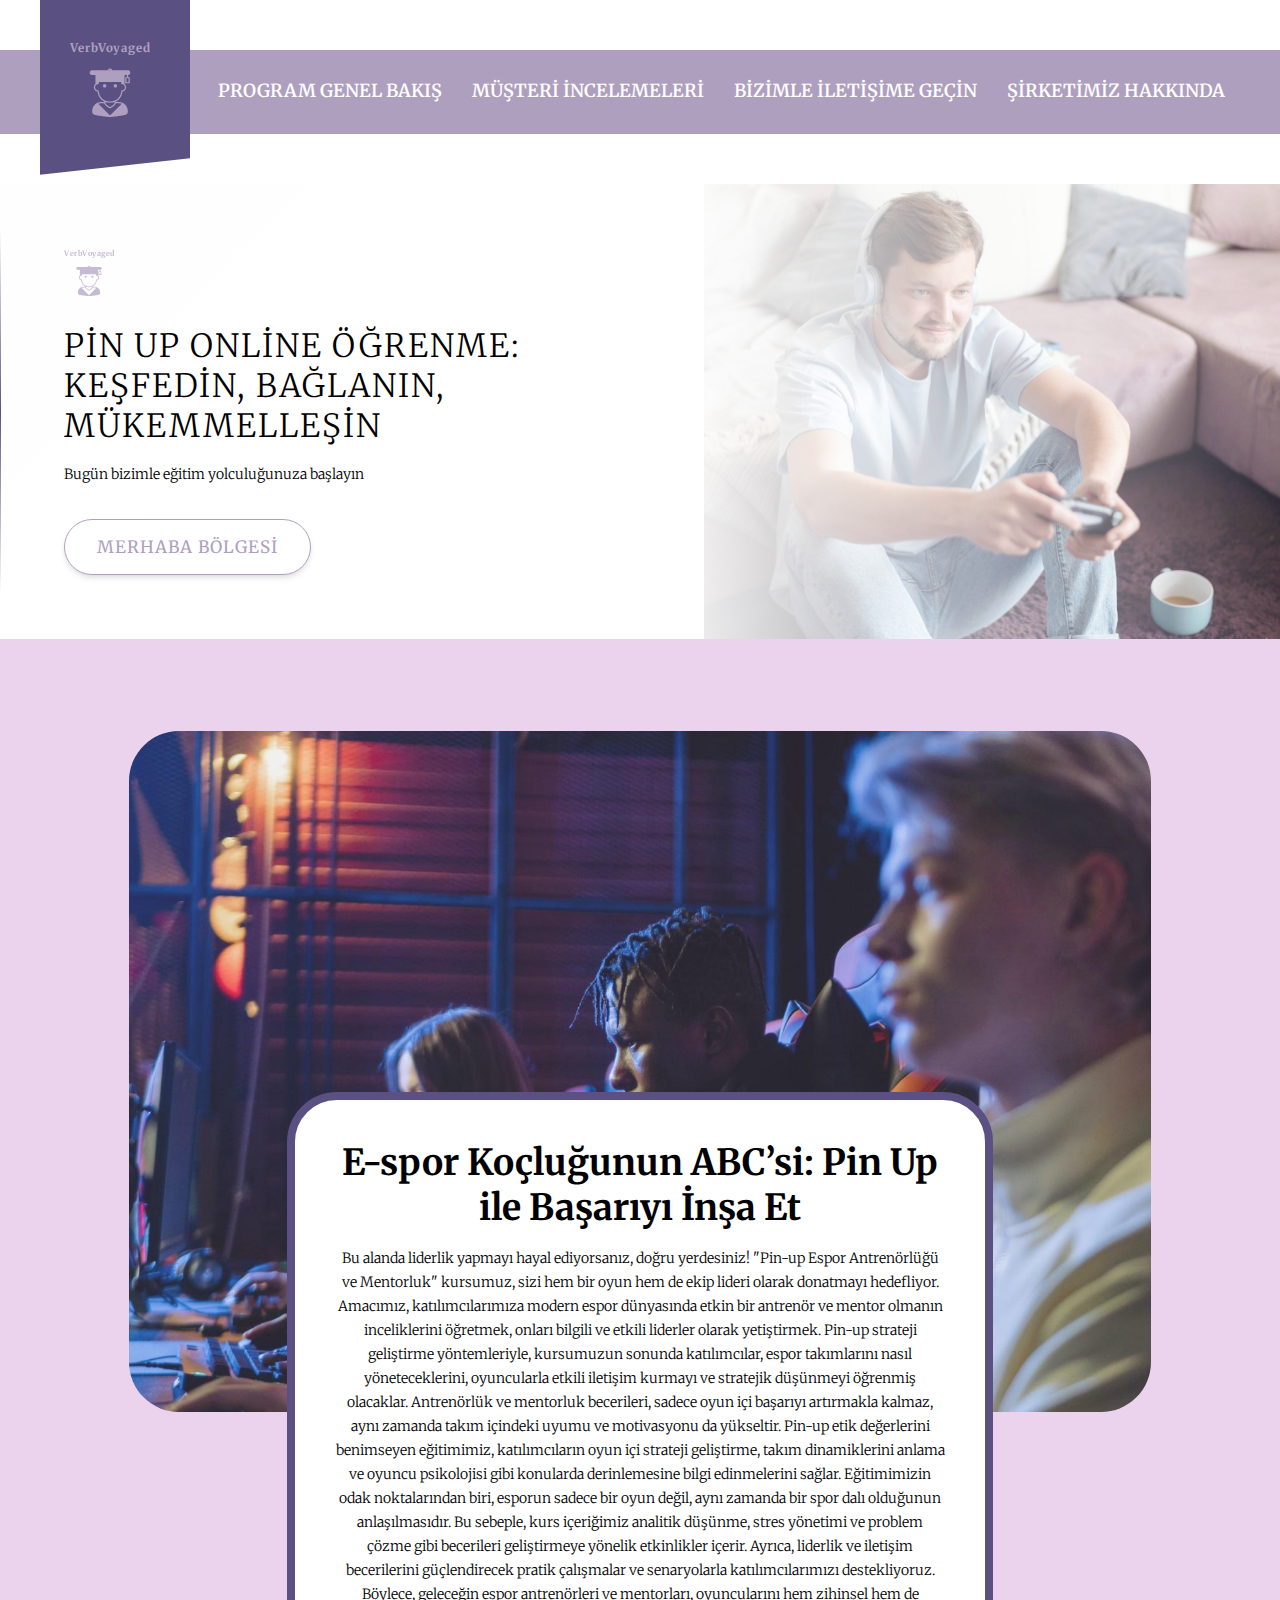
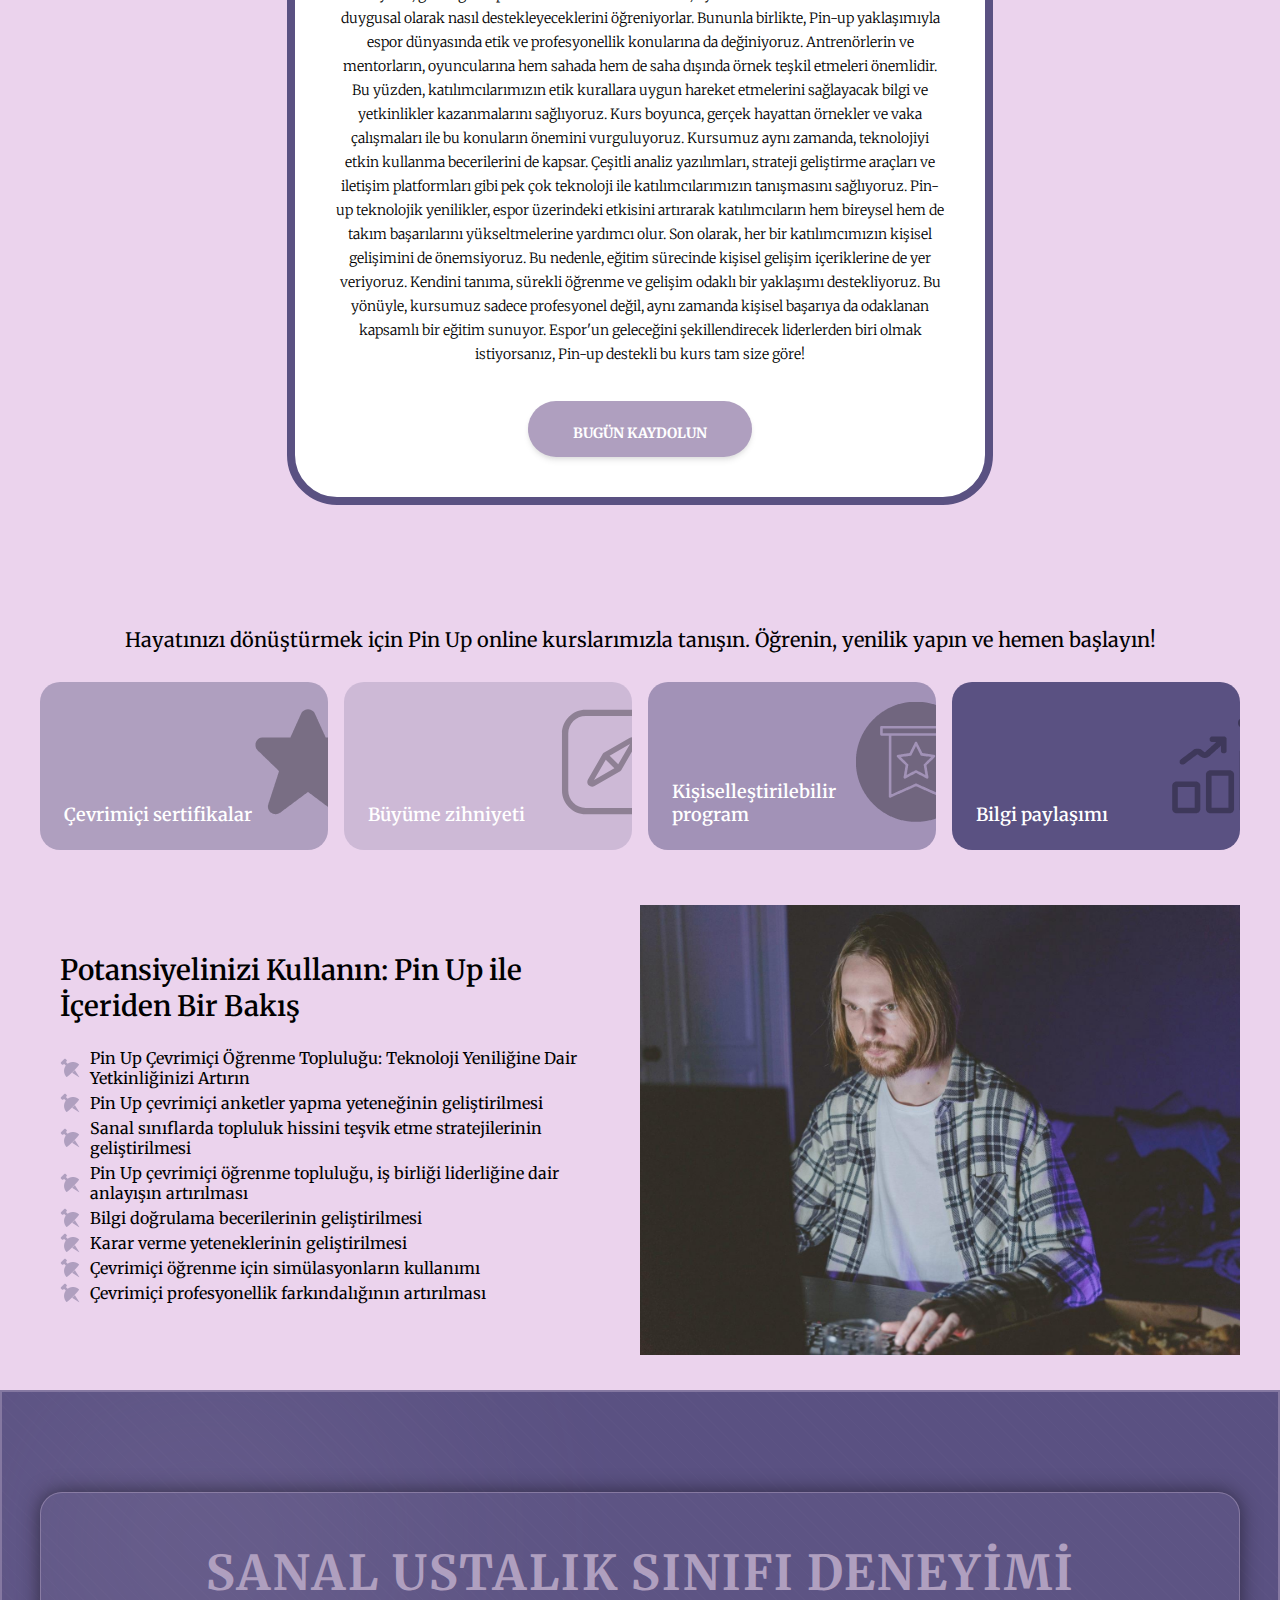
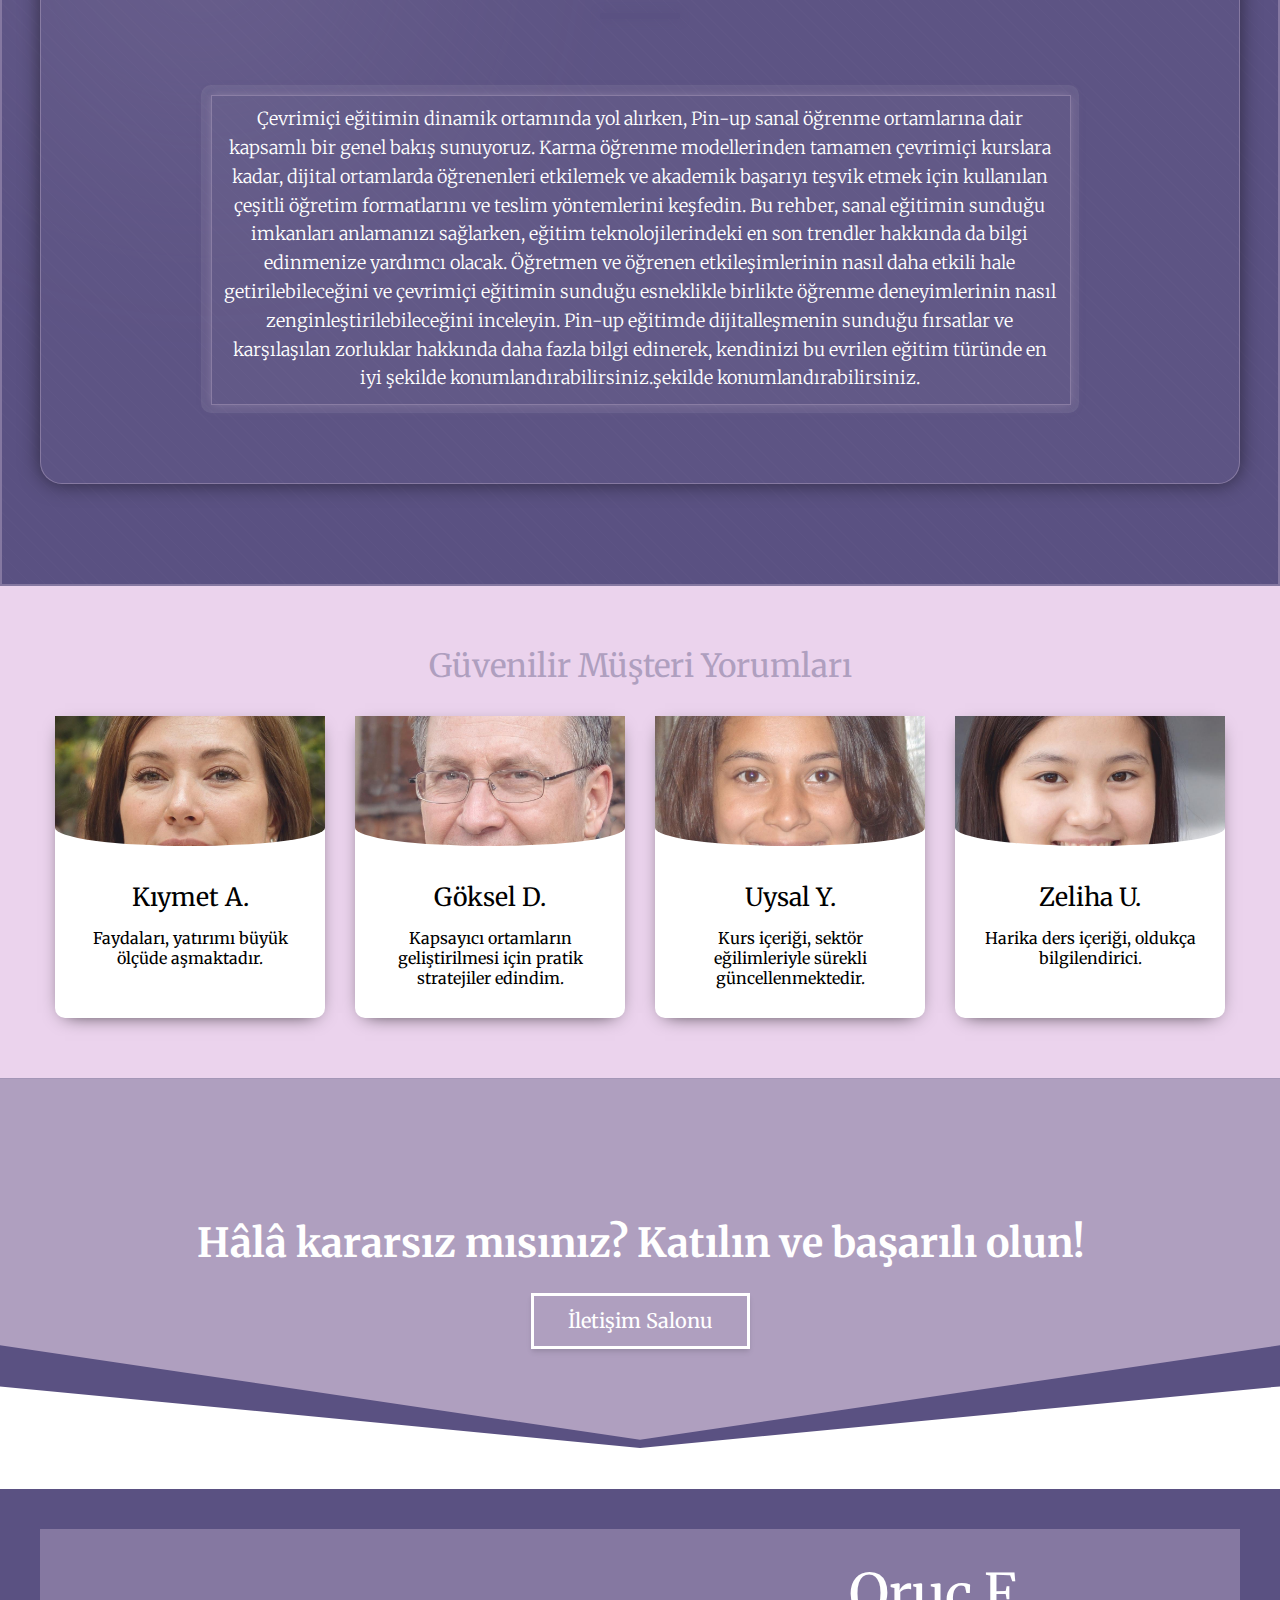
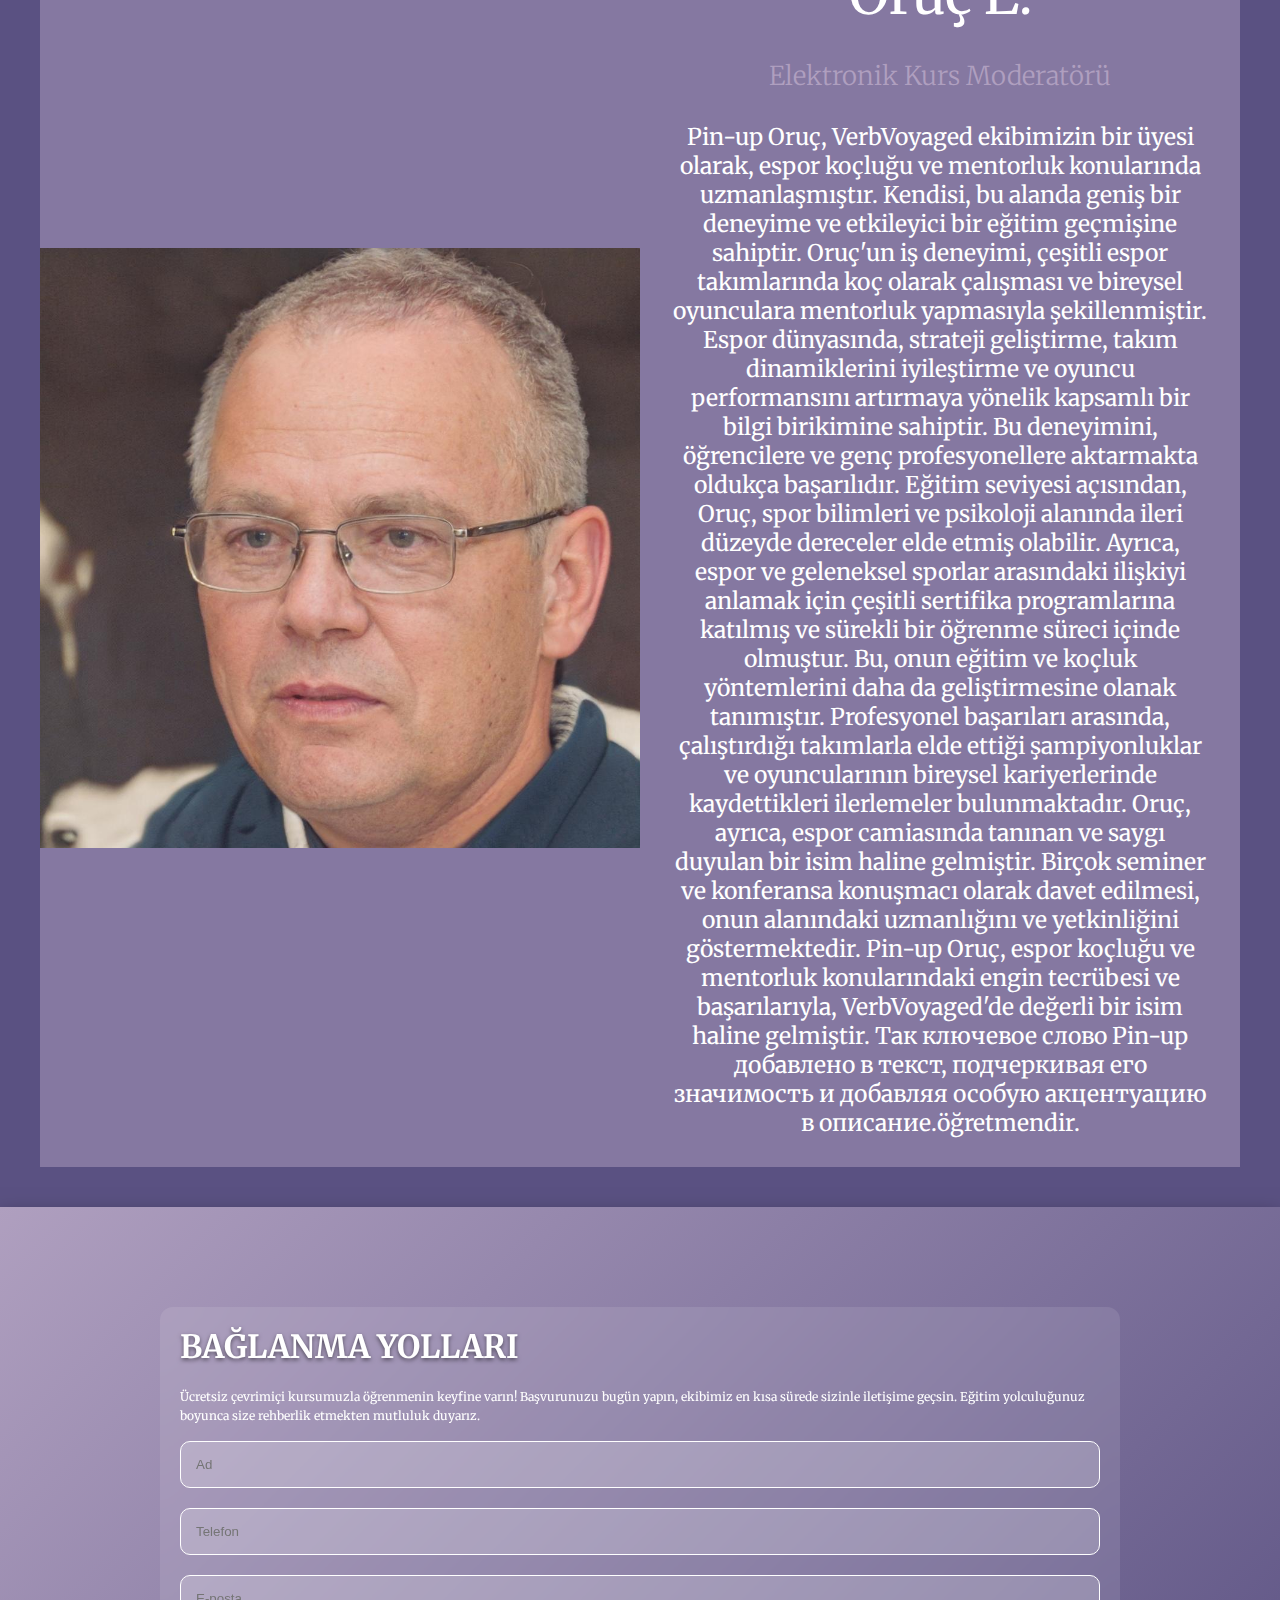
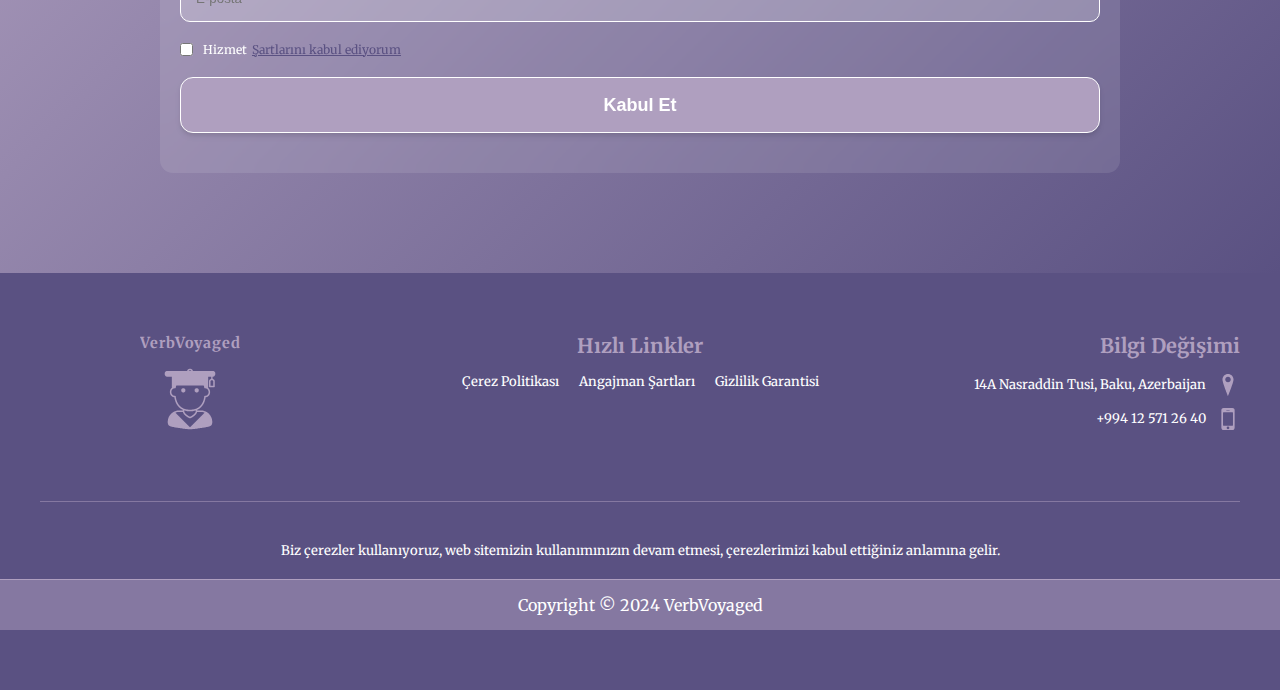
==== commit 69ff81df: "d" ====
--- a/index1.html
+++ b/index1.html
@@ -1,501 +1,489 @@
 <!DOCTYPE html>
 <html lang="TR">
-  <head>
-              <meta name="viewport" content="width=device-width, initial-scale=1.0">
-              <meta charset="UTF-8">
-              <title>
-                E-spor Koçluğunun ABC’si: Başarıyı İnşa Et. VerbVoyaged
-              </title>
-              <meta name="twitter:site" content="E-spor Koçluğunun ABC’si: Başarıyı İnşa Et">
-              <meta property="instapp:hashtags" content="E-spor Koçluğunun ABC’si: Başarıyı İnşa Et">
-              <link rel="dns-prefetch" href="//s.w.org">
-              <meta property="og:locale:alternate" content="TR">
-              <meta name="description" content=
-              "VerbVoyaged, e-spor koçluğu ve mentorluk hizmetleri sunan bir şirket olarak, sektördeki yerini sağlamlaştırmak ve oyunculara üst düzey bir eğitim sunmak amacıyla yenilikçi bir strateji izlemektedir">
-              <link rel="icon" type="image/svg+xml" href="./files/page-logo.svg">
-              <link rel="preconnect" href="https://fonts.googleapis.com">
-              <link rel="preconnect" href="https://fonts.gstatic.com" crossorigin="">
-              <link href="https://fonts.googleapis.com/css2?family=Merriweather:ital,wght@0,300;0,400;0,700;0,900;1,300;1,400;1,700;1,900&amp;display=swap" rel="stylesheet">
-              <link rel="stylesheet" type="text/css" href="./files/css_vault/stylesheet.css">
-  </head>
-  <body>
-  <div id="original">
-      <div class="wrap__btn--PxHri--section">
-          <div class="main__img--l83Xf--section"><img src="files/images/logo.svg" alt="Logo" class="logo-img">
-              <h1>– 18 yaşınız var?</h1>
-              <div class="button__header--0mbZF--element"><a href="#" class="button button-yes">Bəli</a><a href="#" class="button button-no">Xeyr</a>
-              </div>
-          </div>
-      </div>
-  </div>
-              <div class="wrapper-holder-XPtv4K">
-                
-<!--===================Header===================-->
-
-                <header>
-                            <div class="main_header">
-                              <div class="container">
-                                          <div class="header_content">
-                                            <div class="logo_holder">
-                                                        <a class="logotype" href="./"><svg fill="rgb(175,159,191)" height="512pt" preserveaspectratio="xMidYMid meet" version="1.0" viewbox="0 0 512 512" width="512pt" xmlns=
-                                                        "http://www.w3.org/2000/svg">
-                                                        <g transform="translate(76.8,153.6) scale(0.7)">
-                                                          <g transform="translate(0.000000,512) scale(0.100000,-0.100000)">
-                                                                      <path d=
-                                                                      "M 2500 4690 h 120 v 10 h -120 z M 2470 4680 h 180 v 10 h -180 z M 2450 4670 h 220 v 10 h -220 z M 2430 4660 h 260 v 10 h -260 z M 2420 4650 h 280 v 10 h -280 z M 2410 4640 h 300 v 10 h -300 z M 2400 4630 h 320 v 10 h -320 z M 2390 4620 h 340 v 10 h -340 z M 2380 4610 h 360 v 10 h -360 z M 2370 4600 h 380 v 10 h -380 z M 2370 4590 h 380 v 10 h -380 z M 2360 4580 h 160 v 10 h -160 z M 2600 4580 h 160 v 10 h -160 z M 2360 4570 h 140 v 10 h -140 z M 2620 4570 h 140 v 10 h -140 z M 2360 4560 h 130 v 10 h -130 z M 2630 4560 h 130 v 10 h -130 z M 2350 4550 h 130 v 10 h -130 z M 2640 4550 h 130 v 10 h -130 z M 2350 4540 h 120 v 10 h -120 z M 2650 4540 h 120 v 10 h -120 z M 850 4530 h 3420 v 10 h -3420 z M 820 4520 h 3480 v 10 h -3480 z M 800 4510 h 3520 v 10 h -3520 z M 790 4500 h 3540 v 10 h -3540 z M 780 4490 h 3570 v 10 h -3570 z M 760 4480 h 3600 v 10 h -3600 z M 760 4470 h 3600 v 10 h -3600 z M 750 4460 h 3620 v 10 h -3620 z M 740 4450 h 3640 v 10 h -3640 z M 730 4440 h 3650 v 10 h -3650 z M 730 4430 h 3660 v 10 h -3660 z M 730 4420 h 3660 v 10 h -3660 z M 720 4410 h 3680 v 10 h -3680 z M 720 4400 h 3680 v 10 h -3680 z M 710 4390 h 3700 v 10 h -3700 z M 710 4380 h 3700 v 10 h -3700 z M 710 4370 h 3700 v 10 h -3700 z M 710 4360 h 3700 v 10 h -3700 z M 710 4350 h 3700 v 10 h -3700 z M 710 4340 h 3700 v 10 h -3700 z M 710 4330 h 3700 v 10 h -3700 z M 710 4320 h 3700 v 10 h -3700 z M 710 4310 h 3700 v 10 h -3700 z M 710 4300 h 3700 v 10 h -3700 z M 710 4290 h 3700 v 10 h -3700 z M 710 4280 h 3700 v 10 h -3700 z M 710 4270 h 3700 v 10 h -3700 z M 710 4260 h 3690 v 10 h -3690 z M 720 4250 h 3680 v 10 h -3680 z M 720 4240 h 3680 v 10 h -3680 z M 730 4230 h 3660 v 10 h -3660 z M 730 4220 h 3660 v 10 h -3660 z M 730 4210 h 3650 v 10 h -3650 z M 740 4200 h 3640 v 10 h -3640 z M 750 4190 h 3620 v 10 h -3620 z M 760 4180 h 3600 v 10 h -3600 z M 760 4170 h 3590 v 10 h -3590 z M 780 4160 h 3560 v 10 h -3560 z M 790 4150 h 3540 v 10 h -3540 z M 800 4140 h 3520 v 10 h -3520 z M 820 4130 h 3480 v 10 h -3480 z M 850 4120 h 3420 v 10 h -3420 z M 1230 4110 h 2660 v 10 h -2660 z M 4110 4110 h 100 v 10 h -100 z M 1230 4100 h 2660 v 10 h -2660 z M 4110 4100 h 100 v 10 h -100 z M 1230 4090 h 2660 v 10 h -2660 z M 4110 4090 h 100 v 10 h -100 z M 1230 4080 h 2660 v 10 h -2660 z M 4110 4080 h 100 v 10 h -100 z M 1230 4070 h 2660 v 10 h -2660 z M 4110 4070 h 100 v 10 h -100 z M 1230 4060 h 2660 v 10 h -2660 z M 4110 4060 h 100 v 10 h -100 z M 1230 4050 h 2660 v 10 h -2660 z M 4110 4050 h 100 v 10 h -100 z M 1230 4040 h 2660 v 10 h -2660 z M 4110 4040 h 100 v 10 h -100 z M 1230 4030 h 2660 v 10 h -2660 z M 4110 4030 h 100 v 10 h -100 z M 1230 4020 h 2660 v 10 h -2660 z M 4110 4020 h 100 v 10 h -100 z M 1230 4010 h 2660 v 10 h -2660 z M 4110 4010 h 100 v 10 h -100 z M 1230 4000 h 2660 v 10 h -2660 z M 4110 4000 h 100 v 10 h -100 z M 1230 3990 h 2660 v 10 h -2660 z M 4110 3990 h 100 v 10 h -100 z M 1230 3980 h 2660 v 10 h -2660 z M 4110 3980 h 100 v 10 h -100 z M 1230 3970 h 2660 v 10 h -2660 z M 4110 3970 h 100 v 10 h -100 z M 1230 3960 h 2660 v 10 h -2660 z M 4110 3960 h 100 v 10 h -100 z M 1230 3950 h 2660 v 10 h -2660 z M 4080 3950 h 160 v 10 h -160 z M 1230 3940 h 2660 v 10 h -2660 z M 4060 3940 h 200 v 10 h -200 z M 1230 3930 h 2660 v 10 h -2660 z M 4040 3930 h 240 v 10 h -240 z M 1230 3920 h 2660 v 10 h -2660 z M 4030 3920 h 260 v 10 h -260 z M 1230 3910 h 2660 v 10 h -2660 z M 4010 3910 h 300 v 10 h -300 z M 1230 3900 h 2660 v 10 h -2660 z M 4000 3900 h 320 v 10 h -320 z M 1230 3890 h 2660 v 10 h -2660 z M 3990 3890 h 340 v 10 h -340 z M 1230 3880 h 2660 v 10 h -2660 z M 3980 3880 h 360 v 10 h -360 z M 1230 3870 h 2660 v 10 h -2660 z M 3980 3870 h 360 v 10 h -360 z M 1230 3860 h 2660 v 10 h -2660 z M 3970 3860 h 380 v 10 h -380 z M 1230 3850 h 2660 v 10 h -2660 z M 3970 3850 h 170 v 10 h -170 z M 4180 3850 h 170 v 10 h -170 z M 1230 3840 h 2660 v 10 h -2660 z M 3960 3840 h 150 v 10 h -150 z M 4210 3840 h 150 v 10 h -150 z M 1230 3830 h 2660 v 10 h -2660 z M 3960 3830 h 130 v 10 h -130 z M 4230 3830 h 130 v 10 h -130 z M 1230 3820 h 2660 v 10 h -2660 z M 3960 3820 h 120 v 10 h -120 z M 4240 3820 h 120 v 10 h -120 z M 1230 3810 h 2660 v 10 h -2660 z M 3950 3810 h 120 v 10 h -120 z M 4250 3810 h 120 v 10 h -120 z M 1230 3800 h 2660 v 10 h -2660 z M 3950 3800 h 120 v 10 h -120 z M 4250 3800 h 120 v 10 h -120 z M 1230 3790 h 2660 v 10 h -2660 z M 3950 3790 h 110 v 10 h -110 z M 4260 3790 h 110 v 10 h -110 z M 1230 3780 h 2660 v 10 h -2660 z M 3950 3780 h 110 v 10 h -110 z M 4260 3780 h 110 v 10 h -110 z M 1230 3770 h 2660 v 10 h -2660 z M 3950 3770 h 110 v 10 h -110 z M 4260 3770 h 110 v 10 h -110 z M 1230 3760 h 2660 v 10 h -2660 z M 3950 3760 h 110 v 10 h -110 z M 4260 3760 h 110 v 10 h -110 z M 1230 3750 h 2660 v 10 h -2660 z M 3950 3750 h 110 v 10 h -110 z M 4260 3750 h 110 v 10 h -110 z M 1230 3740 h 2660 v 10 h -2660 z M 3950 3740 h 110 v 10 h -110 z M 4260 3740 h 110 v 10 h -110 z M 1230 3730 h 2660 v 10 h -2660 z M 3950 3730 h 110 v 10 h -110 z M 4260 3730 h 110 v 10 h -110 z M 1230 3720 h 2660 v 10 h -2660 z M 3950 3720 h 110 v 10 h -110 z M 4260 3720 h 110 v 10 h -110 z M 1230 3710 h 2660 v 10 h -2660 z M 3950 3710 h 110 v 10 h -110 z M 4260 3710 h 110 v 10 h -110 z M 1230 3700 h 2660 v 10 h -2660 z M 3950 3700 h 110 v 10 h -110 z M 4260 3700 h 110 v 10 h -110 z M 1230 3690 h 2660 v 10 h -2660 z M 3950 3690 h 110 v 10 h -110 z M 4260 3690 h 110 v 10 h -110 z M 1230 3680 h 2660 v 10 h -2660 z M 3950 3680 h 110 v 10 h -110 z M 4260 3680 h 110 v 10 h -110 z M 1230 3670 h 2660 v 10 h -2660 z M 3950 3670 h 110 v 10 h -110 z M 4260 3670 h 110 v 10 h -110 z M 1230 3660 h 2660 v 10 h -2660 z M 3950 3660 h 110 v 10 h -110 z M 4260 3660 h 110 v 10 h -110 z M 1230 3650 h 2660 v 10 h -2660 z M 3950 3650 h 110 v 10 h -110 z M 4260 3650 h 110 v 10 h -110 z M 1230 3640 h 2660 v 10 h -2660 z M 3950 3640 h 110 v 10 h -110 z M 4260 3640 h 110 v 10 h -110 z M 1230 3630 h 2660 v 10 h -2660 z M 3950 3630 h 110 v 10 h -110 z M 4260 3630 h 110 v 10 h -110 z M 1230 3620 h 2660 v 10 h -2660 z M 3950 3620 h 110 v 10 h -110 z M 4260 3620 h 110 v 10 h -110 z M 1230 3610 h 2660 v 10 h -2660 z M 3950 3610 h 110 v 10 h -110 z M 4260 3610 h 110 v 10 h -110 z M 1230 3600 h 2660 v 10 h -2660 z M 3950 3600 h 110 v 10 h -110 z M 4260 3600 h 110 v 10 h -110 z M 1230 3590 h 2660 v 10 h -2660 z M 3950 3590 h 110 v 10 h -110 z M 4260 3590 h 110 v 10 h -110 z M 1230 3580 h 2660 v 10 h -2660 z M 3950 3580 h 110 v 10 h -110 z M 4260 3580 h 110 v 10 h -110 z M 1230 3570 h 2660 v 10 h -2660 z M 3950 3570 h 110 v 10 h -110 z M 4260 3570 h 110 v 10 h -110 z M 1230 3560 h 2660 v 10 h -2660 z M 3950 3560 h 110 v 10 h -110 z M 4260 3560 h 110 v 10 h -110 z M 1230 3550 h 2660 v 10 h -2660 z M 3950 3550 h 110 v 10 h -110 z M 4260 3550 h 110 v 10 h -110 z M 1230 3540 h 2660 v 10 h -2660 z M 3950 3540 h 110 v 10 h -110 z M 4260 3540 h 110 v 10 h -110 z M 1230 3530 h 2660 v 10 h -2660 z M 3950 3530 h 110 v 10 h -110 z M 4260 3530 h 110 v 10 h -110 z M 1230 3520 h 2660 v 10 h -2660 z M 3950 3520 h 110 v 10 h -110 z M 4260 3520 h 110 v 10 h -110 z M 1230 3510 h 2660 v 10 h -2660 z M 3950 3510 h 110 v 10 h -110 z M 4260 3510 h 110 v 10 h -110 z M 1230 3500 h 2660 v 10 h -2660 z M 3950 3500 h 110 v 10 h -110 z M 4260 3500 h 110 v 10 h -110 z M 1230 3490 h 2660 v 10 h -2660 z M 3950 3490 h 110 v 10 h -110 z M 4260 3490 h 110 v 10 h -110 z M 1230 3480 h 2660 v 10 h -2660 z M 3950 3480 h 110 v 10 h -110 z M 4260 3480 h 110 v 10 h -110 z M 1230 3470 h 330 v 10 h -330 z M 3560 3470 h 330 v 10 h -330 z M 3950 3470 h 110 v 10 h -110 z M 4260 3470 h 110 v 10 h -110 z M 1230 3460 h 330 v 10 h -330 z M 3560 3460 h 330 v 10 h -330 z M 3950 3460 h 110 v 10 h -110 z M 4260 3460 h 110 v 10 h -110 z M 1230 3450 h 320 v 10 h -320 z M 3570 3450 h 320 v 10 h -320 z M 3950 3450 h 420 v 10 h -420 z M 1230 3440 h 320 v 10 h -320 z M 3570 3440 h 320 v 10 h -320 z M 3950 3440 h 420 v 10 h -420 z M 1230 3430 h 320 v 10 h -320 z M 3570 3430 h 320 v 10 h -320 z M 3950 3430 h 420 v 10 h -420 z M 1230 3420 h 310 v 10 h -310 z M 3580 3420 h 310 v 10 h -310 z M 3950 3420 h 420 v 10 h -420 z M 1230 3410 h 310 v 10 h -310 z M 3580 3410 h 310 v 10 h -310 z M 3950 3410 h 420 v 10 h -420 z M 1230 3400 h 310 v 10 h -310 z M 3580 3400 h 310 v 10 h -310 z M 3950 3400 h 420 v 10 h -420 z M 1230 3390 h 300 v 10 h -300 z M 3590 3390 h 300 v 10 h -300 z M 3950 3390 h 420 v 10 h -420 z M 1230 3380 h 300 v 10 h -300 z M 3590 3380 h 300 v 10 h -300 z M 3950 3380 h 420 v 10 h -420 z M 1230 3370 h 300 v 10 h -300 z M 3590 3370 h 300 v 10 h -300 z M 3950 3370 h 420 v 10 h -420 z M 1230 3360 h 290 v 10 h -290 z M 3590 3360 h 300 v 10 h -300 z M 3960 3360 h 400 v 10 h -400 z M 1230 3350 h 290 v 10 h -290 z M 3600 3350 h 290 v 10 h -290 z M 3980 3350 h 360 v 10 h -360 z M 1230 3340 h 290 v 10 h -290 z M 3600 3340 h 290 v 10 h -290 z M 1230 3330 h 290 v 10 h -290 z M 3600 3330 h 290 v 10 h -290 z M 1230 3320 h 290 v 10 h -290 z M 3600 3320 h 290 v 10 h -290 z M 1230 3310 h 290 v 10 h -290 z M 3600 3310 h 290 v 10 h -290 z M 1230 3300 h 290 v 10 h -290 z M 3600 3300 h 290 v 10 h -290 z M 1210 3290 h 300 v 10 h -300 z M 3610 3290 h 290 v 10 h -290 z M 1200 3280 h 300 v 10 h -300 z M 3620 3280 h 290 v 10 h -290 z M 1190 3270 h 300 v 10 h -300 z M 3630 3270 h 290 v 10 h -290 z M 1180 3260 h 230 v 10 h -230 z M 2010 3260 h 120 v 10 h -120 z M 2990 3260 h 120 v 10 h -120 z M 3710 3260 h 220 v 10 h -220 z M 1180 3250 h 190 v 10 h -190 z M 1990 3250 h 160 v 10 h -160 z M 2970 3250 h 160 v 10 h -160 z M 3750 3250 h 190 v 10 h -190 z M 1170 3240 h 170 v 10 h -170 z M 1980 3240 h 180 v 10 h -180 z M 2960 3240 h 180 v 10 h -180 z M 3770 3240 h 170 v 10 h -170 z M 1160 3230 h 160 v 10 h -160 z M 1960 3230 h 220 v 10 h -220 z M 2940 3230 h 220 v 10 h -220 z M 3790 3230 h 160 v 10 h -160 z M 1150 3220 h 160 v 10 h -160 z M 1950 3220 h 240 v 10 h -240 z M 2930 3220 h 240 v 10 h -240 z M 3800 3220 h 160 v 10 h -160 z M 1150 3210 h 150 v 10 h -150 z M 1950 3210 h 240 v 10 h -240 z M 2930 3210 h 240 v 10 h -240 z M 3820 3210 h 150 v 10 h -150 z M 1140 3200 h 140 v 10 h -140 z M 1940 3200 h 260 v 10 h -260 z M 2920 3200 h 260 v 10 h -260 z M 3830 3200 h 140 v 10 h -140 z M 1130 3190 h 140 v 10 h -140 z M 1930 3190 h 280 v 10 h -280 z M 2910 3190 h 280 v 10 h -280 z M 3840 3190 h 140 v 10 h -140 z M 1130 3180 h 130 v 10 h -130 z M 1930 3180 h 280 v 10 h -280 z M 2910 3180 h 280 v 10 h -280 z M 3850 3180 h 130 v 10 h -130 z M 1120 3170 h 140 v 10 h -140 z M 1920 3170 h 300 v 10 h -300 z M 2900 3170 h 300 v 10 h -300 z M 3860 3170 h 130 v 10 h -130 z M 1120 3160 h 130 v 10 h -130 z M 1920 3160 h 300 v 10 h -300 z M 2900 3160 h 300 v 10 h -300 z M 3860 3160 h 130 v 10 h -130 z M 1120 3150 h 120 v 10 h -120 z M 1920 3150 h 300 v 10 h -300 z M 2900 3150 h 300 v 10 h -300 z M 3870 3150 h 130 v 10 h -130 z M 1110 3140 h 130 v 10 h -130 z M 1920 3140 h 300 v 10 h -300 z M 2900 3140 h 300 v 10 h -300 z M 3880 3140 h 120 v 10 h -120 z M 1110 3130 h 120 v 10 h -120 z M 1920 3130 h 300 v 10 h -300 z M 2900 3130 h 300 v 10 h -300 z M 3880 3130 h 120 v 10 h -120 z M 1110 3120 h 110 v 10 h -110 z M 1920 3120 h 300 v 10 h -300 z M 2900 3120 h 300 v 10 h -300 z M 3890 3120 h 120 v 10 h -120 z M 1100 3110 h 120 v 10 h -120 z M 1920 3110 h 300 v 10 h -300 z M 2900 3110 h 300 v 10 h -300 z M 3890 3110 h 120 v 10 h -120 z M 1100 3100 h 120 v 10 h -120 z M 1920 3100 h 300 v 10 h -300 z M 2900 3100 h 300 v 10 h -300 z M 3900 3100 h 110 v 10 h -110 z M 1100 3090 h 110 v 10 h -110 z M 1920 3090 h 300 v 10 h -300 z M 2900 3090 h 300 v 10 h -300 z M 3900 3090 h 120 v 10 h -120 z M 1100 3080 h 110 v 10 h -110 z M 1920 3080 h 300 v 10 h -300 z M 2900 3080 h 300 v 10 h -300 z M 3900 3080 h 120 v 10 h -120 z M 1090 3070 h 120 v 10 h -120 z M 1920 3070 h 300 v 10 h -300 z M 2900 3070 h 300 v 10 h -300 z M 3910 3070 h 110 v 10 h -110 z M 1090 3060 h 110 v 10 h -110 z M 1920 3060 h 300 v 10 h -300 z M 2900 3060 h 300 v 10 h -300 z M 3910 3060 h 110 v 10 h -110 z M 1090 3050 h 110 v 10 h -110 z M 1930 3050 h 280 v 10 h -280 z M 2910 3050 h 280 v 10 h -280 z M 3910 3050 h 110 v 10 h -110 z M 1090 3040 h 110 v 10 h -110 z M 1930 3040 h 280 v 10 h -280 z M 2910 3040 h 280 v 10 h -280 z M 3910 3040 h 110 v 10 h -110 z M 1090 3030 h 110 v 10 h -110 z M 1940 3030 h 260 v 10 h -260 z M 2920 3030 h 260 v 10 h -260 z M 3910 3030 h 120 v 10 h -120 z M 1090 3020 h 110 v 10 h -110 z M 1950 3020 h 240 v 10 h -240 z M 2930 3020 h 240 v 10 h -240 z M 3920 3020 h 110 v 10 h -110 z M 1090 3010 h 110 v 10 h -110 z M 1950 3010 h 240 v 10 h -240 z M 2930 3010 h 240 v 10 h -240 z M 3920 3010 h 110 v 10 h -110 z M 1090 3000 h 110 v 10 h -110 z M 1960 3000 h 220 v 10 h -220 z M 2940 3000 h 220 v 10 h -220 z M 3920 3000 h 110 v 10 h -110 z M 1090 2990 h 110 v 10 h -110 z M 1980 2990 h 180 v 10 h -180 z M 2960 2990 h 180 v 10 h -180 z M 3920 2990 h 110 v 10 h -110 z M 1090 2980 h 110 v 10 h -110 z M 1990 2980 h 160 v 10 h -160 z M 2970 2980 h 160 v 10 h -160 z M 3920 2980 h 110 v 10 h -110 z M 1090 2970 h 110 v 10 h -110 z M 2010 2970 h 120 v 10 h -120 z M 2990 2970 h 120 v 10 h -120 z M 3920 2970 h 110 v 10 h -110 z M 1090 2960 h 110 v 10 h -110 z M 3920 2960 h 110 v 10 h -110 z M 1090 2950 h 110 v 10 h -110 z M 3920 2950 h 110 v 10 h -110 z M 1090 2940 h 110 v 10 h -110 z M 3910 2940 h 120 v 10 h -120 z M 1090 2930 h 110 v 10 h -110 z M 3910 2930 h 110 v 10 h -110 z M 1090 2920 h 120 v 10 h -120 z M 3910 2920 h 110 v 10 h -110 z M 1090 2910 h 120 v 10 h -120 z M 3910 2910 h 110 v 10 h -110 z M 1100 2900 h 110 v 10 h -110 z M 3910 2900 h 110 v 10 h -110 z M 1100 2890 h 110 v 10 h -110 z M 3900 2890 h 120 v 10 h -120 z M 1100 2880 h 120 v 10 h -120 z M 3900 2880 h 120 v 10 h -120 z M 1100 2870 h 120 v 10 h -120 z M 3890 2870 h 120 v 10 h -120 z M 1110 2860 h 120 v 10 h -120 z M 3890 2860 h 120 v 10 h -120 z M 1110 2850 h 120 v 10 h -120 z M 3880 2850 h 130 v 10 h -130 z M 1110 2840 h 130 v 10 h -130 z M 3880 2840 h 120 v 10 h -120 z M 1120 2830 h 130 v 10 h -130 z M 3870 2830 h 130 v 10 h -130 z M 1120 2820 h 130 v 10 h -130 z M 3870 2820 h 130 v 10 h -130 z M 1130 2810 h 130 v 10 h -130 z M 3860 2810 h 130 v 10 h -130 z M 1130 2800 h 140 v 10 h -140 z M 3850 2800 h 140 v 10 h -140 z M 1140 2790 h 140 v 10 h -140 z M 3840 2790 h 140 v 10 h -140 z M 1140 2780 h 150 v 10 h -150 z M 3830 2780 h 150 v 10 h -150 z M 1150 2770 h 150 v 10 h -150 z M 3820 2770 h 150 v 10 h -150 z M 1160 2760 h 160 v 10 h -160 z M 3810 2760 h 150 v 10 h -150 z M 1160 2750 h 170 v 10 h -170 z M 3790 2750 h 170 v 10 h -170 z M 1170 2740 h 180 v 10 h -180 z M 3770 2740 h 180 v 10 h -180 z M 1180 2730 h 190 v 10 h -190 z M 3750 2730 h 190 v 10 h -190 z M 1190 2720 h 220 v 10 h -220 z M 3710 2720 h 220 v 10 h -220 z M 1200 2710 h 280 v 10 h -280 z M 3640 2710 h 280 v 10 h -280 z M 1210 2700 h 290 v 10 h -290 z M 3620 2700 h 290 v 10 h -290 z M 1220 2690 h 290 v 10 h -290 z M 3610 2690 h 290 v 10 h -290 z M 1230 2680 h 280 v 10 h -280 z M 3600 2680 h 290 v 10 h -290 z M 1240 2670 h 280 v 10 h -280 z M 3600 2670 h 280 v 10 h -280 z M 1260 2660 h 260 v 10 h -260 z M 3600 2660 h 260 v 10 h -260 z M 1280 2650 h 240 v 10 h -240 z M 3600 2650 h 240 v 10 h -240 z M 1300 2640 h 220 v 10 h -220 z M 3600 2640 h 220 v 10 h -220 z M 1320 2630 h 200 v 10 h -200 z M 3600 2630 h 200 v 10 h -200 z M 1350 2620 h 170 v 10 h -170 z M 3600 2620 h 170 v 10 h -170 z M 1390 2610 h 140 v 10 h -140 z M 3590 2610 h 140 v 10 h -140 z M 1420 2600 h 110 v 10 h -110 z M 3590 2600 h 110 v 10 h -110 z M 1420 2590 h 110 v 10 h -110 z M 3590 2590 h 110 v 10 h -110 z M 1420 2580 h 110 v 10 h -110 z M 3590 2580 h 110 v 10 h -110 z M 1420 2570 h 110 v 10 h -110 z M 3590 2570 h 110 v 10 h -110 z M 1420 2560 h 110 v 10 h -110 z M 3590 2560 h 110 v 10 h -110 z M 1420 2550 h 120 v 10 h -120 z M 3580 2550 h 120 v 10 h -120 z M 1430 2540 h 110 v 10 h -110 z M 3580 2540 h 110 v 10 h -110 z M 1430 2530 h 110 v 10 h -110 z M 3580 2530 h 110 v 10 h -110 z M 1430 2520 h 110 v 10 h -110 z M 3580 2520 h 110 v 10 h -110 z M 1430 2510 h 120 v 10 h -120 z M 3570 2510 h 120 v 10 h -120 z M 1430 2500 h 120 v 10 h -120 z M 3570 2500 h 120 v 10 h -120 z M 1440 2490 h 110 v 10 h -110 z M 3570 2490 h 110 v 10 h -110 z M 1440 2480 h 110 v 10 h -110 z M 3570 2480 h 110 v 10 h -110 z M 1440 2470 h 110 v 10 h -110 z M 3570 2470 h 110 v 10 h -110 z M 1440 2460 h 120 v 10 h -120 z M 3560 2460 h 120 v 10 h -120 z M 1450 2450 h 110 v 10 h -110 z M 3560 2450 h 110 v 10 h -110 z M 1450 2440 h 110 v 10 h -110 z M 3560 2440 h 110 v 10 h -110 z M 1450 2430 h 120 v 10 h -120 z M 3550 2430 h 120 v 10 h -120 z M 1450 2420 h 120 v 10 h -120 z M 3550 2420 h 120 v 10 h -120 z M 1460 2410 h 110 v 10 h -110 z M 3550 2410 h 110 v 10 h -110 z M 1460 2400 h 110 v 10 h -110 z M 3550 2400 h 110 v 10 h -110 z M 1460 2390 h 120 v 10 h -120 z M 3540 2390 h 120 v 10 h -120 z M 1470 2380 h 110 v 10 h -110 z M 3540 2380 h 110 v 10 h -110 z M 1470 2370 h 110 v 10 h -110 z M 3540 2370 h 110 v 10 h -110 z M 1470 2360 h 120 v 10 h -120 z M 3530 2360 h 120 v 10 h -120 z M 1480 2350 h 110 v 10 h -110 z M 3530 2350 h 120 v 10 h -120 z M 1480 2340 h 120 v 10 h -120 z M 3530 2340 h 110 v 10 h -110 z M 1480 2330 h 120 v 10 h -120 z M 3520 2330 h 120 v 10 h -120 z M 1490 2320 h 110 v 10 h -110 z M 3520 2320 h 120 v 10 h -120 z M 1490 2310 h 120 v 10 h -120 z M 3510 2310 h 120 v 10 h -120 z M 1490 2300 h 120 v 10 h -120 z M 3510 2300 h 120 v 10 h -120 z M 1500 2290 h 110 v 10 h -110 z M 3510 2290 h 110 v 10 h -110 z M 1500 2280 h 120 v 10 h -120 z M 3500 2280 h 120 v 10 h -120 z M 1500 2270 h 120 v 10 h -120 z M 3500 2270 h 120 v 10 h -120 z M 1510 2260 h 120 v 10 h -120 z M 3490 2260 h 120 v 10 h -120 z M 1510 2250 h 120 v 10 h -120 z M 3490 2250 h 120 v 10 h -120 z M 1520 2240 h 120 v 10 h -120 z M 3480 2240 h 120 v 10 h -120 z M 1520 2230 h 120 v 10 h -120 z M 3480 2230 h 120 v 10 h -120 z M 1520 2220 h 130 v 10 h -130 z M 3470 2220 h 130 v 10 h -130 z M 1530 2210 h 120 v 10 h -120 z M 3470 2210 h 120 v 10 h -120 z M 1530 2200 h 130 v 10 h -130 z M 3460 2200 h 130 v 10 h -130 z M 1540 2190 h 120 v 10 h -120 z M 3460 2190 h 120 v 10 h -120 z M 1540 2180 h 130 v 10 h -130 z M 3450 2180 h 130 v 10 h -130 z M 1550 2170 h 120 v 10 h -120 z M 3450 2170 h 120 v 10 h -120 z M 1550 2160 h 130 v 10 h -130 z M 3440 2160 h 130 v 10 h -130 z M 1560 2150 h 120 v 10 h -120 z M 3440 2150 h 120 v 10 h -120 z M 1560 2140 h 130 v 10 h -130 z M 3430 2140 h 130 v 10 h -130 z M 1570 2130 h 130 v 10 h -130 z M 3420 2130 h 130 v 10 h -130 z M 1570 2120 h 130 v 10 h -130 z M 3420 2120 h 130 v 10 h -130 z M 1580 2110 h 130 v 10 h -130 z M 3410 2110 h 130 v 10 h -130 z M 1590 2100 h 130 v 10 h -130 z M 3400 2100 h 130 v 10 h -130 z M 1590 2090 h 130 v 10 h -130 z M 3400 2090 h 130 v 10 h -130 z M 1600 2080 h 130 v 10 h -130 z M 3390 2080 h 130 v 10 h -130 z M 1600 2070 h 140 v 10 h -140 z M 3380 2070 h 140 v 10 h -140 z M 1610 2060 h 140 v 10 h -140 z M 3370 2060 h 140 v 10 h -140 z M 1620 2050 h 130 v 10 h -130 z M 3370 2050 h 130 v 10 h -130 z M 1620 2040 h 140 v 10 h -140 z M 3360 2040 h 140 v 10 h -140 z M 1630 2030 h 140 v 10 h -140 z M 3350 2030 h 140 v 10 h -140 z M 1640 2020 h 140 v 10 h -140 z M 3340 2020 h 140 v 10 h -140 z M 1640 2010 h 150 v 10 h -150 z M 3330 2010 h 150 v 10 h -150 z M 1650 2000 h 150 v 10 h -150 z M 3320 2000 h 150 v 10 h -150 z M 1660 1990 h 140 v 10 h -140 z M 3320 1990 h 140 v 10 h -140 z M 1670 1980 h 140 v 10 h -140 z M 3310 1980 h 140 v 10 h -140 z M 1670 1970 h 150 v 10 h -150 z M 3300 1970 h 150 v 10 h -150 z M 1680 1960 h 150 v 10 h -150 z M 3290 1960 h 150 v 10 h -150 z M 1690 1950 h 150 v 10 h -150 z M 3280 1950 h 150 v 10 h -150 z M 1700 1940 h 160 v 10 h -160 z M 3270 1940 h 150 v 10 h -150 z M 1710 1930 h 160 v 10 h -160 z M 3250 1930 h 160 v 10 h -160 z M 1720 1920 h 160 v 10 h -160 z M 3240 1920 h 160 v 10 h -160 z M 1730 1910 h 160 v 10 h -160 z M 3230 1910 h 160 v 10 h -160 z M 1730 1900 h 170 v 10 h -170 z M 3220 1900 h 170 v 10 h -170 z M 1740 1890 h 180 v 10 h -180 z M 3210 1890 h 170 v 10 h -170 z M 1750 1880 h 180 v 10 h -180 z M 3190 1880 h 180 v 10 h -180 z M 1760 1870 h 180 v 10 h -180 z M 3180 1870 h 180 v 10 h -180 z M 1780 1860 h 180 v 10 h -180 z M 3160 1860 h 180 v 10 h -180 z M 1790 1850 h 180 v 10 h -180 z M 3150 1850 h 180 v 10 h -180 z M 1800 1840 h 190 v 10 h -190 z M 3130 1840 h 190 v 10 h -190 z M 1810 1830 h 200 v 10 h -200 z M 3120 1830 h 190 v 10 h -190 z M 1820 1820 h 200 v 10 h -200 z M 3100 1820 h 200 v 10 h -200 z M 1830 1810 h 210 v 10 h -210 z M 3080 1810 h 210 v 10 h -210 z M 1850 1800 h 210 v 10 h -210 z M 3060 1800 h 210 v 10 h -210 z M 1860 1790 h 220 v 10 h -220 z M 3040 1790 h 220 v 10 h -220 z M 1870 1780 h 230 v 10 h -230 z M 3020 1780 h 230 v 10 h -230 z M 1890 1770 h 240 v 10 h -240 z M 2990 1770 h 240 v 10 h -240 z M 1900 1760 h 260 v 10 h -260 z M 2960 1760 h 260 v 10 h -260 z M 1920 1750 h 260 v 10 h -260 z M 2940 1750 h 260 v 10 h -260 z M 1930 1740 h 290 v 10 h -290 z M 2900 1740 h 290 v 10 h -290 z M 1950 1730 h 300 v 10 h -300 z M 2870 1730 h 300 v 10 h -300 z M 1970 1720 h 330 v 10 h -330 z M 2820 1720 h 330 v 10 h -330 z M 1990 1710 h 360 v 10 h -360 z M 2770 1710 h 360 v 10 h -360 z M 2010 1700 h 420 v 10 h -420 z M 2690 1700 h 420 v 10 h -420 z M 2030 1690 h 1060 v 10 h -1060 z M 2030 1680 h 1060 v 10 h -1060 z M 2030 1670 h 1060 v 10 h -1060 z M 2030 1660 h 1060 v 10 h -1060 z M 2030 1650 h 1060 v 10 h -1060 z M 1670 1640 h 470 v 10 h -470 z M 2160 1640 h 800 v 10 h -800 z M 2980 1640 h 470 v 10 h -470 z M 1610 1630 h 530 v 10 h -530 z M 2190 1630 h 740 v 10 h -740 z M 2980 1630 h 530 v 10 h -530 z M 1560 1620 h 580 v 10 h -580 z M 2230 1620 h 660 v 10 h -660 z M 2980 1620 h 580 v 10 h -580 z M 1530 1610 h 610 v 10 h -610 z M 2280 1610 h 560 v 10 h -560 z M 2980 1610 h 610 v 10 h -610 z M 1500 1600 h 640 v 10 h -640 z M 2330 1600 h 460 v 10 h -460 z M 2980 1600 h 640 v 10 h -640 z M 1470 1590 h 670 v 10 h -670 z M 2420 1590 h 280 v 10 h -280 z M 2980 1590 h 670 v 10 h -670 z M 1440 1580 h 700 v 10 h -700 z M 2980 1580 h 700 v 10 h -700 z M 1420 1570 h 730 v 10 h -730 z M 2970 1570 h 730 v 10 h -730 z M 1400 1560 h 750 v 10 h -750 z M 2970 1560 h 750 v 10 h -750 z M 1380 1550 h 770 v 10 h -770 z M 2970 1550 h 770 v 10 h -770 z M 1360 1540 h 790 v 10 h -790 z M 2970 1540 h 790 v 10 h -790 z M 1340 1530 h 340 v 10 h -340 z M 2040 1530 h 120 v 10 h -120 z M 2960 1530 h 120 v 10 h -120 z M 3440 1530 h 340 v 10 h -340 z M 1330 1520 h 290 v 10 h -290 z M 2040 1520 h 120 v 10 h -120 z M 2960 1520 h 120 v 10 h -120 z M 3500 1520 h 300 v 10 h -300 z M 1310 1510 h 270 v 10 h -270 z M 2040 1510 h 120 v 10 h -120 z M 2960 1510 h 120 v 10 h -120 z M 3540 1510 h 270 v 10 h -270 z M 1300 1500 h 250 v 10 h -250 z M 2050 1500 h 120 v 10 h -120 z M 2950 1500 h 120 v 10 h -120 z M 3570 1500 h 260 v 10 h -260 z M 1280 1490 h 240 v 10 h -240 z M 2050 1490 h 120 v 10 h -120 z M 2950 1490 h 120 v 10 h -120 z M 3600 1490 h 240 v 10 h -240 z M 1270 1480 h 230 v 10 h -230 z M 2060 1480 h 120 v 10 h -120 z M 2940 1480 h 120 v 10 h -120 z M 3620 1480 h 230 v 10 h -230 z M 1260 1470 h 240 v 10 h -240 z M 2060 1470 h 130 v 10 h -130 z M 2930 1470 h 130 v 10 h -130 z M 3620 1470 h 250 v 10 h -250 z M 1240 1460 h 270 v 10 h -270 z M 2060 1460 h 130 v 10 h -130 z M 2930 1460 h 130 v 10 h -130 z M 3610 1460 h 270 v 10 h -270 z M 1230 1450 h 290 v 10 h -290 z M 2070 1450 h 130 v 10 h -130 z M 2920 1450 h 130 v 10 h -130 z M 3600 1450 h 290 v 10 h -290 z M 1220 1440 h 310 v 10 h -310 z M 2070 1440 h 140 v 10 h -140 z M 2910 1440 h 140 v 10 h -140 z M 3590 1440 h 310 v 10 h -310 z M 1210 1430 h 330 v 10 h -330 z M 2080 1430 h 140 v 10 h -140 z M 2900 1430 h 140 v 10 h -140 z M 3580 1430 h 340 v 10 h -340 z M 1200 1420 h 350 v 10 h -350 z M 2090 1420 h 140 v 10 h -140 z M 2890 1420 h 140 v 10 h -140 z M 3570 1420 h 360 v 10 h -360 z M 1190 1410 h 370 v 10 h -370 z M 2090 1410 h 140 v 10 h -140 z M 2880 1410 h 150 v 10 h -150 z M 3560 1410 h 380 v 10 h -380 z M 1180 1400 h 390 v 10 h -390 z M 2100 1400 h 140 v 10 h -140 z M 2880 1400 h 140 v 10 h -140 z M 3550 1400 h 400 v 10 h -400 z M 1170 1390 h 410 v 10 h -410 z M 2110 1390 h 140 v 10 h -140 z M 2870 1390 h 140 v 10 h -140 z M 3540 1390 h 420 v 10 h -420 z M 1160 1380 h 430 v 10 h -430 z M 2110 1380 h 150 v 10 h -150 z M 2860 1380 h 150 v 10 h -150 z M 3530 1380 h 430 v 10 h -430 z M 1150 1370 h 450 v 10 h -450 z M 2120 1370 h 160 v 10 h -160 z M 2840 1370 h 160 v 10 h -160 z M 3520 1370 h 450 v 10 h -450 z M 1140 1360 h 470 v 10 h -470 z M 2130 1360 h 160 v 10 h -160 z M 2830 1360 h 160 v 10 h -160 z M 3510 1360 h 470 v 10 h -470 z M 1130 1350 h 490 v 10 h -490 z M 2140 1350 h 160 v 10 h -160 z M 2820 1350 h 160 v 10 h -160 z M 3500 1350 h 490 v 10 h -490 z M 1120 1340 h 510 v 10 h -510 z M 2150 1340 h 160 v 10 h -160 z M 2810 1340 h 160 v 10 h -160 z M 3490 1340 h 510 v 10 h -510 z M 1110 1330 h 530 v 10 h -530 z M 2160 1330 h 160 v 10 h -160 z M 2800 1330 h 160 v 10 h -160 z M 3480 1330 h 530 v 10 h -530 z M 1110 1320 h 540 v 10 h -540 z M 2160 1320 h 180 v 10 h -180 z M 2780 1320 h 170 v 10 h -170 z M 3470 1320 h 540 v 10 h -540 z M 1100 1310 h 560 v 10 h -560 z M 2170 1310 h 180 v 10 h -180 z M 2770 1310 h 180 v 10 h -180 z M 3460 1310 h 560 v 10 h -560 z M 1090 1300 h 580 v 10 h -580 z M 2190 1300 h 170 v 10 h -170 z M 2760 1300 h 170 v 10 h -170 z M 3450 1300 h 580 v 10 h -580 z M 1080 1290 h 600 v 10 h -600 z M 2200 1290 h 180 v 10 h -180 z M 2740 1290 h 180 v 10 h -180 z M 3440 1290 h 600 v 10 h -600 z M 1080 1280 h 610 v 10 h -610 z M 2210 1280 h 180 v 10 h -180 z M 2730 1280 h 180 v 10 h -180 z M 3430 1280 h 610 v 10 h -610 z M 1070 1270 h 630 v 10 h -630 z M 2220 1270 h 190 v 10 h -190 z M 2710 1270 h 190 v 10 h -190 z M 3420 1270 h 630 v 10 h -630 z M 1060 1260 h 650 v 10 h -650 z M 2230 1260 h 190 v 10 h -190 z M 2700 1260 h 190 v 10 h -190 z M 3410 1260 h 650 v 10 h -650 z M 1060 1250 h 660 v 10 h -660 z M 2240 1250 h 200 v 10 h -200 z M 2680 1250 h 200 v 10 h -200 z M 3400 1250 h 660 v 10 h -660 z M 1050 1240 h 680 v 10 h -680 z M 2250 1240 h 200 v 10 h -200 z M 2670 1240 h 200 v 10 h -200 z M 3390 1240 h 680 v 10 h -680 z M 1050 1230 h 690 v 10 h -690 z M 2270 1230 h 200 v 10 h -200 z M 2650 1230 h 200 v 10 h -200 z M 3380 1230 h 690 v 10 h -690 z M 1040 1220 h 710 v 10 h -710 z M 2280 1220 h 210 v 10 h -210 z M 2630 1220 h 210 v 10 h -210 z M 3370 1220 h 710 v 10 h -710 z M 1030 1210 h 730 v 10 h -730 z M 2290 1210 h 220 v 10 h -220 z M 2610 1210 h 220 v 10 h -220 z M 3360 1210 h 720 v 10 h -720 z M 1030 1200 h 740 v 10 h -740 z M 2310 1200 h 210 v 10 h -210 z M 2600 1200 h 210 v 10 h -210 z M 3350 1200 h 740 v 10 h -740 z M 1020 1190 h 760 v 10 h -760 z M 2320 1190 h 220 v 10 h -220 z M 2580 1190 h 220 v 10 h -220 z M 3340 1190 h 750 v 10 h -750 z M 1020 1180 h 770 v 10 h -770 z M 2340 1180 h 440 v 10 h -440 z M 3330 1180 h 770 v 10 h -770 z M 1010 1170 h 790 v 10 h -790 z M 2350 1170 h 420 v 10 h -420 z M 3320 1170 h 780 v 10 h -780 z M 1010 1160 h 800 v 10 h -800 z M 2370 1160 h 380 v 10 h -380 z M 3310 1160 h 800 v 10 h -800 z M 1010 1150 h 810 v 10 h -810 z M 2380 1150 h 360 v 10 h -360 z M 3300 1150 h 810 v 10 h -810 z M 1000 1140 h 830 v 10 h -830 z M 2400 1140 h 320 v 10 h -320 z M 3290 1140 h 830 v 10 h -830 z M 1000 1130 h 840 v 10 h -840 z M 2420 1130 h 280 v 10 h -280 z M 3280 1130 h 840 v 10 h -840 z M 990 1120 h 860 v 10 h -860 z M 2440 1120 h 240 v 10 h -240 z M 3270 1120 h 860 v 10 h -860 z M 990 1110 h 870 v 10 h -870 z M 2450 1110 h 220 v 10 h -220 z M 3260 1110 h 870 v 10 h -870 z M 980 1100 h 890 v 10 h -890 z M 2470 1100 h 180 v 10 h -180 z M 3250 1100 h 880 v 10 h -880 z M 980 1090 h 900 v 10 h -900 z M 2490 1090 h 140 v 10 h -140 z M 3240 1090 h 900 v 10 h -900 z M 980 1080 h 910 v 10 h -910 z M 2510 1080 h 100 v 10 h -100 z M 3230 1080 h 910 v 10 h -910 z M 970 1070 h 930 v 10 h -930 z M 2530 1070 h 60 v 10 h -60 z M 3220 1070 h 920 v 10 h -920 z M 970 1060 h 940 v 10 h -940 z M 3210 1060 h 940 v 10 h -940 z M 970 1050 h 950 v 10 h -950 z M 3200 1050 h 950 v 10 h -950 z M 970 1040 h 960 v 10 h -960 z M 3190 1040 h 960 v 10 h -960 z M 960 1030 h 980 v 10 h -980 z M 3180 1030 h 980 v 10 h -980 z M 960 1020 h 990 v 10 h -990 z M 3170 1020 h 990 v 10 h -990 z M 960 1010 h 1000 v 10 h -1000 z M 3160 1010 h 1000 v 10 h -1000 z M 950 1000 h 1020 v 10 h -1020 z M 3150 1000 h 1010 v 10 h -1010 z M 950 990 h 1030 v 10 h -1030 z M 3140 990 h 1030 v 10 h -1030 z M 950 980 h 1040 v 10 h -1040 z M 3130 980 h 1040 v 10 h -1040 z M 950 970 h 1050 v 10 h -1050 z M 3120 970 h 1050 v 10 h -1050 z M 950 960 h 1060 v 10 h -1060 z M 3110 960 h 1060 v 10 h -1060 z M 940 950 h 1080 v 10 h -1080 z M 3100 950 h 1070 v 10 h -1070 z M 940 940 h 1090 v 10 h -1090 z M 3090 940 h 1090 v 10 h -1090 z M 940 930 h 1100 v 10 h -1100 z M 3080 930 h 1100 v 10 h -1100 z M 940 920 h 1110 v 10 h -1110 z M 3070 920 h 1110 v 10 h -1110 z M 940 910 h 1120 v 10 h -1120 z M 3060 910 h 1120 v 10 h -1120 z M 940 900 h 1130 v 10 h -1130 z M 3050 900 h 1130 v 10 h -1130 z M 940 890 h 1140 v 10 h -1140 z M 3040 890 h 1140 v 10 h -1140 z M 940 880 h 1150 v 10 h -1150 z M 3030 880 h 1150 v 10 h -1150 z M 930 870 h 1170 v 10 h -1170 z M 3020 870 h 1170 v 10 h -1170 z M 930 860 h 1180 v 10 h -1180 z M 3010 860 h 1180 v 10 h -1180 z M 930 850 h 1190 v 10 h -1190 z M 3000 850 h 1190 v 10 h -1190 z M 930 840 h 1200 v 10 h -1200 z M 2990 840 h 1200 v 10 h -1200 z M 930 830 h 1210 v 10 h -1210 z M 2980 830 h 1210 v 10 h -1210 z M 930 820 h 1220 v 10 h -1220 z M 2970 820 h 1220 v 10 h -1220 z M 930 810 h 1230 v 10 h -1230 z M 2960 810 h 1230 v 10 h -1230 z M 930 800 h 1240 v 10 h -1240 z M 2950 800 h 1240 v 10 h -1240 z M 930 790 h 1250 v 10 h -1250 z M 2940 790 h 1250 v 10 h -1250 z M 930 780 h 1260 v 10 h -1260 z M 2930 780 h 1260 v 10 h -1260 z M 930 770 h 1270 v 10 h -1270 z M 2920 770 h 1270 v 10 h -1270 z M 930 760 h 1280 v 10 h -1280 z M 2910 760 h 1280 v 10 h -1280 z M 930 750 h 1290 v 10 h -1290 z M 2900 750 h 1290 v 10 h -1290 z M 930 740 h 1300 v 10 h -1300 z M 2890 740 h 1300 v 10 h -1300 z M 940 730 h 1300 v 10 h -1300 z M 2880 730 h 1300 v 10 h -1300 z M 940 720 h 1310 v 10 h -1310 z M 2870 720 h 1310 v 10 h -1310 z M 940 710 h 1320 v 10 h -1320 z M 2860 710 h 1320 v 10 h -1320 z M 940 700 h 1330 v 10 h -1330 z M 2850 700 h 1330 v 10 h -1330 z M 940 690 h 1340 v 10 h -1340 z M 2840 690 h 1340 v 10 h -1340 z M 940 680 h 1350 v 10 h -1350 z M 2830 680 h 1350 v 10 h -1350 z M 950 670 h 1350 v 10 h -1350 z M 2820 670 h 1350 v 10 h -1350 z M 950 660 h 1360 v 10 h -1360 z M 2810 660 h 1360 v 10 h -1360 z M 950 650 h 1370 v 10 h -1370 z M 2800 650 h 1370 v 10 h -1370 z M 950 640 h 1380 v 10 h -1380 z M 2790 640 h 1380 v 10 h -1380 z M 960 630 h 1380 v 10 h -1380 z M 2780 630 h 1380 v 10 h -1380 z M 960 620 h 1390 v 10 h -1390 z M 2770 620 h 1390 v 10 h -1390 z M 970 610 h 1390 v 10 h -1390 z M 2760 610 h 1390 v 10 h -1390 z M 970 600 h 1400 v 10 h -1400 z M 2750 600 h 1400 v 10 h -1400 z M 980 590 h 1400 v 10 h -1400 z M 2740 590 h 1400 v 10 h -1400 z M 990 580 h 1400 v 10 h -1400 z M 2730 580 h 1400 v 10 h -1400 z M 990 570 h 1410 v 10 h -1410 z M 2720 570 h 1410 v 10 h -1410 z M 1000 560 h 1410 v 10 h -1410 z M 2710 560 h 1410 v 10 h -1410 z M 1010 550 h 1410 v 10 h -1410 z M 2700 550 h 1410 v 10 h -1410 z M 1030 540 h 1400 v 10 h -1400 z M 2690 540 h 1400 v 10 h -1400 z M 1040 530 h 1400 v 10 h -1400 z M 2680 530 h 1400 v 10 h -1400 z M 1050 520 h 1400 v 10 h -1400 z M 2670 520 h 1400 v 10 h -1400 z M 1070 510 h 1390 v 10 h -1390 z M 2660 510 h 1390 v 10 h -1390 z M 1090 500 h 1380 v 10 h -1380 z M 2650 500 h 1380 v 10 h -1380 z M 1110 490 h 1370 v 10 h -1370 z M 2640 490 h 1370 v 10 h -1370 z M 1140 480 h 1350 v 10 h -1350 z M 2630 480 h 1350 v 10 h -1350 z M 1160 470 h 1340 v 10 h -1340 z M 2620 470 h 1340 v 10 h -1340 z M 1200 460 h 1310 v 10 h -1310 z M 2610 460 h 1320 v 10 h -1320 z M 1230 450 h 1290 v 10 h -1290 z M 2600 450 h 1290 v 10 h -1290 z M 1270 440 h 1260 v 10 h -1260 z M 2590 440 h 1260 v 10 h -1260 z M 1330 430 h 1210 v 10 h -1210 z M 2580 430 h 1210 v 10 h -1210 z M 1390 420 h 1160 v 10 h -1160 z M 2570 420 h 1170 v 10 h -1170 z M 1440 410 h 2240 v 10 h -2240 z M 1510 400 h 2100 v 10 h -2100 z M 1570 390 h 1980 v 10 h -1980 z M 1630 380 h 1860 v 10 h -1860 z M 1700 370 h 1730 v 10 h -1730 z M 1760 360 h 1600 v 10 h -1600 z M 1830 350 h 1470 v 10 h -1470 z M 1900 340 h 1330 v 10 h -1330 z M 1960 330 h 1200 v 10 h -1200 z M 2040 320 h 1050 v 10 h -1050 z M 2120 310 h 890 v 10 h -890 z M 2190 300 h 740 v 10 h -740 z M 2280 290 h 560 v 10 h -560 z M 2380 280 h 360 v 10 h -360 z">
-                                                                      </path>
-                                                          </g>
-                                                        </g>
-                                                        <text dy="76.8" text-anchor="middle" dx="50%" textlength="100%" font-weight="bold" font-size="76.8" fill="rgb(175,159,191)">
-                                                          VerbVoyaged
-                                                        </text></svg></a>
-                                            </div>
-                                            <div id="menu" class="menu opened">
-                                                        <a href="#course-summary-Ys5dEM">Program Genel Bakış</a> <a href="#user-feedback-oTRipP">Müşteri İncelemeleri</a> <a href="#connect-form-Qr35dG">Bizimle İletişime Geçin</a> <a href=
-                                                        "about_the_business/">Şirketimiz Hakkında</a>
-                                            </div>
-                                          </div>
-                              </div>
-                            </div>
-                </header>
-<!--===================Header===================-->
-
-                <div class="content">
-                            
-<!--===================Title_page===================-->
-
-                            <section id="home" class="welcome-DmKZwa">
-                              <div class="holder">
-                                          <div class="photo" style="background: url('files/yfHM.jpg') no-repeat; background-size:cover; background-position: center;"></div>
-                                          <div class="text_holder">
-                                            <div class="text_info">
-                                                        <svg fill="rgb(175,159,191)" height="512pt" preserveaspectratio="xMidYMid meet" version="1.0" viewbox="0 0 512 512" width="512pt" xmlns="http://www.w3.org/2000/svg">
-                                                        <g transform="translate(76.8,153.6) scale(0.7)">
-                                                          <g transform="translate(0.000000,512) scale(0.100000,-0.100000)">
-                                                                      <path d=
-                                                                      "M 2500 4690 h 120 v 10 h -120 z M 2470 4680 h 180 v 10 h -180 z M 2450 4670 h 220 v 10 h -220 z M 2430 4660 h 260 v 10 h -260 z M 2420 4650 h 280 v 10 h -280 z M 2410 4640 h 300 v 10 h -300 z M 2400 4630 h 320 v 10 h -320 z M 2390 4620 h 340 v 10 h -340 z M 2380 4610 h 360 v 10 h -360 z M 2370 4600 h 380 v 10 h -380 z M 2370 4590 h 380 v 10 h -380 z M 2360 4580 h 160 v 10 h -160 z M 2600 4580 h 160 v 10 h -160 z M 2360 4570 h 140 v 10 h -140 z M 2620 4570 h 140 v 10 h -140 z M 2360 4560 h 130 v 10 h -130 z M 2630 4560 h 130 v 10 h -130 z M 2350 4550 h 130 v 10 h -130 z M 2640 4550 h 130 v 10 h -130 z M 2350 4540 h 120 v 10 h -120 z M 2650 4540 h 120 v 10 h -120 z M 850 4530 h 3420 v 10 h -3420 z M 820 4520 h 3480 v 10 h -3480 z M 800 4510 h 3520 v 10 h -3520 z M 790 4500 h 3540 v 10 h -3540 z M 780 4490 h 3570 v 10 h -3570 z M 760 4480 h 3600 v 10 h -3600 z M 760 4470 h 3600 v 10 h -3600 z M 750 4460 h 3620 v 10 h -3620 z M 740 4450 h 3640 v 10 h -3640 z M 730 4440 h 3650 v 10 h -3650 z M 730 4430 h 3660 v 10 h -3660 z M 730 4420 h 3660 v 10 h -3660 z M 720 4410 h 3680 v 10 h -3680 z M 720 4400 h 3680 v 10 h -3680 z M 710 4390 h 3700 v 10 h -3700 z M 710 4380 h 3700 v 10 h -3700 z M 710 4370 h 3700 v 10 h -3700 z M 710 4360 h 3700 v 10 h -3700 z M 710 4350 h 3700 v 10 h -3700 z M 710 4340 h 3700 v 10 h -3700 z M 710 4330 h 3700 v 10 h -3700 z M 710 4320 h 3700 v 10 h -3700 z M 710 4310 h 3700 v 10 h -3700 z M 710 4300 h 3700 v 10 h -3700 z M 710 4290 h 3700 v 10 h -3700 z M 710 4280 h 3700 v 10 h -3700 z M 710 4270 h 3700 v 10 h -3700 z M 710 4260 h 3690 v 10 h -3690 z M 720 4250 h 3680 v 10 h -3680 z M 720 4240 h 3680 v 10 h -3680 z M 730 4230 h 3660 v 10 h -3660 z M 730 4220 h 3660 v 10 h -3660 z M 730 4210 h 3650 v 10 h -3650 z M 740 4200 h 3640 v 10 h -3640 z M 750 4190 h 3620 v 10 h -3620 z M 760 4180 h 3600 v 10 h -3600 z M 760 4170 h 3590 v 10 h -3590 z M 780 4160 h 3560 v 10 h -3560 z M 790 4150 h 3540 v 10 h -3540 z M 800 4140 h 3520 v 10 h -3520 z M 820 4130 h 3480 v 10 h -3480 z M 850 4120 h 3420 v 10 h -3420 z M 1230 4110 h 2660 v 10 h -2660 z M 4110 4110 h 100 v 10 h -100 z M 1230 4100 h 2660 v 10 h -2660 z M 4110 4100 h 100 v 10 h -100 z M 1230 4090 h 2660 v 10 h -2660 z M 4110 4090 h 100 v 10 h -100 z M 1230 4080 h 2660 v 10 h -2660 z M 4110 4080 h 100 v 10 h -100 z M 1230 4070 h 2660 v 10 h -2660 z M 4110 4070 h 100 v 10 h -100 z M 1230 4060 h 2660 v 10 h -2660 z M 4110 4060 h 100 v 10 h -100 z M 1230 4050 h 2660 v 10 h -2660 z M 4110 4050 h 100 v 10 h -100 z M 1230 4040 h 2660 v 10 h -2660 z M 4110 4040 h 100 v 10 h -100 z M 1230 4030 h 2660 v 10 h -2660 z M 4110 4030 h 100 v 10 h -100 z M 1230 4020 h 2660 v 10 h -2660 z M 4110 4020 h 100 v 10 h -100 z M 1230 4010 h 2660 v 10 h -2660 z M 4110 4010 h 100 v 10 h -100 z M 1230 4000 h 2660 v 10 h -2660 z M 4110 4000 h 100 v 10 h -100 z M 1230 3990 h 2660 v 10 h -2660 z M 4110 3990 h 100 v 10 h -100 z M 1230 3980 h 2660 v 10 h -2660 z M 4110 3980 h 100 v 10 h -100 z M 1230 3970 h 2660 v 10 h -2660 z M 4110 3970 h 100 v 10 h -100 z M 1230 3960 h 2660 v 10 h -2660 z M 4110 3960 h 100 v 10 h -100 z M 1230 3950 h 2660 v 10 h -2660 z M 4080 3950 h 160 v 10 h -160 z M 1230 3940 h 2660 v 10 h -2660 z M 4060 3940 h 200 v 10 h -200 z M 1230 3930 h 2660 v 10 h -2660 z M 4040 3930 h 240 v 10 h -240 z M 1230 3920 h 2660 v 10 h -2660 z M 4030 3920 h 260 v 10 h -260 z M 1230 3910 h 2660 v 10 h -2660 z M 4010 3910 h 300 v 10 h -300 z M 1230 3900 h 2660 v 10 h -2660 z M 4000 3900 h 320 v 10 h -320 z M 1230 3890 h 2660 v 10 h -2660 z M 3990 3890 h 340 v 10 h -340 z M 1230 3880 h 2660 v 10 h -2660 z M 3980 3880 h 360 v 10 h -360 z M 1230 3870 h 2660 v 10 h -2660 z M 3980 3870 h 360 v 10 h -360 z M 1230 3860 h 2660 v 10 h -2660 z M 3970 3860 h 380 v 10 h -380 z M 1230 3850 h 2660 v 10 h -2660 z M 3970 3850 h 170 v 10 h -170 z M 4180 3850 h 170 v 10 h -170 z M 1230 3840 h 2660 v 10 h -2660 z M 3960 3840 h 150 v 10 h -150 z M 4210 3840 h 150 v 10 h -150 z M 1230 3830 h 2660 v 10 h -2660 z M 3960 3830 h 130 v 10 h -130 z M 4230 3830 h 130 v 10 h -130 z M 1230 3820 h 2660 v 10 h -2660 z M 3960 3820 h 120 v 10 h -120 z M 4240 3820 h 120 v 10 h -120 z M 1230 3810 h 2660 v 10 h -2660 z M 3950 3810 h 120 v 10 h -120 z M 4250 3810 h 120 v 10 h -120 z M 1230 3800 h 2660 v 10 h -2660 z M 3950 3800 h 120 v 10 h -120 z M 4250 3800 h 120 v 10 h -120 z M 1230 3790 h 2660 v 10 h -2660 z M 3950 3790 h 110 v 10 h -110 z M 4260 3790 h 110 v 10 h -110 z M 1230 3780 h 2660 v 10 h -2660 z M 3950 3780 h 110 v 10 h -110 z M 4260 3780 h 110 v 10 h -110 z M 1230 3770 h 2660 v 10 h -2660 z M 3950 3770 h 110 v 10 h -110 z M 4260 3770 h 110 v 10 h -110 z M 1230 3760 h 2660 v 10 h -2660 z M 3950 3760 h 110 v 10 h -110 z M 4260 3760 h 110 v 10 h -110 z M 1230 3750 h 2660 v 10 h -2660 z M 3950 3750 h 110 v 10 h -110 z M 4260 3750 h 110 v 10 h -110 z M 1230 3740 h 2660 v 10 h -2660 z M 3950 3740 h 110 v 10 h -110 z M 4260 3740 h 110 v 10 h -110 z M 1230 3730 h 2660 v 10 h -2660 z M 3950 3730 h 110 v 10 h -110 z M 4260 3730 h 110 v 10 h -110 z M 1230 3720 h 2660 v 10 h -2660 z M 3950 3720 h 110 v 10 h -110 z M 4260 3720 h 110 v 10 h -110 z M 1230 3710 h 2660 v 10 h -2660 z M 3950 3710 h 110 v 10 h -110 z M 4260 3710 h 110 v 10 h -110 z M 1230 3700 h 2660 v 10 h -2660 z M 3950 3700 h 110 v 10 h -110 z M 4260 3700 h 110 v 10 h -110 z M 1230 3690 h 2660 v 10 h -2660 z M 3950 3690 h 110 v 10 h -110 z M 4260 3690 h 110 v 10 h -110 z M 1230 3680 h 2660 v 10 h -2660 z M 3950 3680 h 110 v 10 h -110 z M 4260 3680 h 110 v 10 h -110 z M 1230 3670 h 2660 v 10 h -2660 z M 3950 3670 h 110 v 10 h -110 z M 4260 3670 h 110 v 10 h -110 z M 1230 3660 h 2660 v 10 h -2660 z M 3950 3660 h 110 v 10 h -110 z M 4260 3660 h 110 v 10 h -110 z M 1230 3650 h 2660 v 10 h -2660 z M 3950 3650 h 110 v 10 h -110 z M 4260 3650 h 110 v 10 h -110 z M 1230 3640 h 2660 v 10 h -2660 z M 3950 3640 h 110 v 10 h -110 z M 4260 3640 h 110 v 10 h -110 z M 1230 3630 h 2660 v 10 h -2660 z M 3950 3630 h 110 v 10 h -110 z M 4260 3630 h 110 v 10 h -110 z M 1230 3620 h 2660 v 10 h -2660 z M 3950 3620 h 110 v 10 h -110 z M 4260 3620 h 110 v 10 h -110 z M 1230 3610 h 2660 v 10 h -2660 z M 3950 3610 h 110 v 10 h -110 z M 4260 3610 h 110 v 10 h -110 z M 1230 3600 h 2660 v 10 h -2660 z M 3950 3600 h 110 v 10 h -110 z M 4260 3600 h 110 v 10 h -110 z M 1230 3590 h 2660 v 10 h -2660 z M 3950 3590 h 110 v 10 h -110 z M 4260 3590 h 110 v 10 h -110 z M 1230 3580 h 2660 v 10 h -2660 z M 3950 3580 h 110 v 10 h -110 z M 4260 3580 h 110 v 10 h -110 z M 1230 3570 h 2660 v 10 h -2660 z M 3950 3570 h 110 v 10 h -110 z M 4260 3570 h 110 v 10 h -110 z M 1230 3560 h 2660 v 10 h -2660 z M 3950 3560 h 110 v 10 h -110 z M 4260 3560 h 110 v 10 h -110 z M 1230 3550 h 2660 v 10 h -2660 z M 3950 3550 h 110 v 10 h -110 z M 4260 3550 h 110 v 10 h -110 z M 1230 3540 h 2660 v 10 h -2660 z M 3950 3540 h 110 v 10 h -110 z M 4260 3540 h 110 v 10 h -110 z M 1230 3530 h 2660 v 10 h -2660 z M 3950 3530 h 110 v 10 h -110 z M 4260 3530 h 110 v 10 h -110 z M 1230 3520 h 2660 v 10 h -2660 z M 3950 3520 h 110 v 10 h -110 z M 4260 3520 h 110 v 10 h -110 z M 1230 3510 h 2660 v 10 h -2660 z M 3950 3510 h 110 v 10 h -110 z M 4260 3510 h 110 v 10 h -110 z M 1230 3500 h 2660 v 10 h -2660 z M 3950 3500 h 110 v 10 h -110 z M 4260 3500 h 110 v 10 h -110 z M 1230 3490 h 2660 v 10 h -2660 z M 3950 3490 h 110 v 10 h -110 z M 4260 3490 h 110 v 10 h -110 z M 1230 3480 h 2660 v 10 h -2660 z M 3950 3480 h 110 v 10 h -110 z M 4260 3480 h 110 v 10 h -110 z M 1230 3470 h 330 v 10 h -330 z M 3560 3470 h 330 v 10 h -330 z M 3950 3470 h 110 v 10 h -110 z M 4260 3470 h 110 v 10 h -110 z M 1230 3460 h 330 v 10 h -330 z M 3560 3460 h 330 v 10 h -330 z M 3950 3460 h 110 v 10 h -110 z M 4260 3460 h 110 v 10 h -110 z M 1230 3450 h 320 v 10 h -320 z M 3570 3450 h 320 v 10 h -320 z M 3950 3450 h 420 v 10 h -420 z M 1230 3440 h 320 v 10 h -320 z M 3570 3440 h 320 v 10 h -320 z M 3950 3440 h 420 v 10 h -420 z M 1230 3430 h 320 v 10 h -320 z M 3570 3430 h 320 v 10 h -320 z M 3950 3430 h 420 v 10 h -420 z M 1230 3420 h 310 v 10 h -310 z M 3580 3420 h 310 v 10 h -310 z M 3950 3420 h 420 v 10 h -420 z M 1230 3410 h 310 v 10 h -310 z M 3580 3410 h 310 v 10 h -310 z M 3950 3410 h 420 v 10 h -420 z M 1230 3400 h 310 v 10 h -310 z M 3580 3400 h 310 v 10 h -310 z M 3950 3400 h 420 v 10 h -420 z M 1230 3390 h 300 v 10 h -300 z M 3590 3390 h 300 v 10 h -300 z M 3950 3390 h 420 v 10 h -420 z M 1230 3380 h 300 v 10 h -300 z M 3590 3380 h 300 v 10 h -300 z M 3950 3380 h 420 v 10 h -420 z M 1230 3370 h 300 v 10 h -300 z M 3590 3370 h 300 v 10 h -300 z M 3950 3370 h 420 v 10 h -420 z M 1230 3360 h 290 v 10 h -290 z M 3590 3360 h 300 v 10 h -300 z M 3960 3360 h 400 v 10 h -400 z M 1230 3350 h 290 v 10 h -290 z M 3600 3350 h 290 v 10 h -290 z M 3980 3350 h 360 v 10 h -360 z M 1230 3340 h 290 v 10 h -290 z M 3600 3340 h 290 v 10 h -290 z M 1230 3330 h 290 v 10 h -290 z M 3600 3330 h 290 v 10 h -290 z M 1230 3320 h 290 v 10 h -290 z M 3600 3320 h 290 v 10 h -290 z M 1230 3310 h 290 v 10 h -290 z M 3600 3310 h 290 v 10 h -290 z M 1230 3300 h 290 v 10 h -290 z M 3600 3300 h 290 v 10 h -290 z M 1210 3290 h 300 v 10 h -300 z M 3610 3290 h 290 v 10 h -290 z M 1200 3280 h 300 v 10 h -300 z M 3620 3280 h 290 v 10 h -290 z M 1190 3270 h 300 v 10 h -300 z M 3630 3270 h 290 v 10 h -290 z M 1180 3260 h 230 v 10 h -230 z M 2010 3260 h 120 v 10 h -120 z M 2990 3260 h 120 v 10 h -120 z M 3710 3260 h 220 v 10 h -220 z M 1180 3250 h 190 v 10 h -190 z M 1990 3250 h 160 v 10 h -160 z M 2970 3250 h 160 v 10 h -160 z M 3750 3250 h 190 v 10 h -190 z M 1170 3240 h 170 v 10 h -170 z M 1980 3240 h 180 v 10 h -180 z M 2960 3240 h 180 v 10 h -180 z M 3770 3240 h 170 v 10 h -170 z M 1160 3230 h 160 v 10 h -160 z M 1960 3230 h 220 v 10 h -220 z M 2940 3230 h 220 v 10 h -220 z M 3790 3230 h 160 v 10 h -160 z M 1150 3220 h 160 v 10 h -160 z M 1950 3220 h 240 v 10 h -240 z M 2930 3220 h 240 v 10 h -240 z M 3800 3220 h 160 v 10 h -160 z M 1150 3210 h 150 v 10 h -150 z M 1950 3210 h 240 v 10 h -240 z M 2930 3210 h 240 v 10 h -240 z M 3820 3210 h 150 v 10 h -150 z M 1140 3200 h 140 v 10 h -140 z M 1940 3200 h 260 v 10 h -260 z M 2920 3200 h 260 v 10 h -260 z M 3830 3200 h 140 v 10 h -140 z M 1130 3190 h 140 v 10 h -140 z M 1930 3190 h 280 v 10 h -280 z M 2910 3190 h 280 v 10 h -280 z M 3840 3190 h 140 v 10 h -140 z M 1130 3180 h 130 v 10 h -130 z M 1930 3180 h 280 v 10 h -280 z M 2910 3180 h 280 v 10 h -280 z M 3850 3180 h 130 v 10 h -130 z M 1120 3170 h 140 v 10 h -140 z M 1920 3170 h 300 v 10 h -300 z M 2900 3170 h 300 v 10 h -300 z M 3860 3170 h 130 v 10 h -130 z M 1120 3160 h 130 v 10 h -130 z M 1920 3160 h 300 v 10 h -300 z M 2900 3160 h 300 v 10 h -300 z M 3860 3160 h 130 v 10 h -130 z M 1120 3150 h 120 v 10 h -120 z M 1920 3150 h 300 v 10 h -300 z M 2900 3150 h 300 v 10 h -300 z M 3870 3150 h 130 v 10 h -130 z M 1110 3140 h 130 v 10 h -130 z M 1920 3140 h 300 v 10 h -300 z M 2900 3140 h 300 v 10 h -300 z M 3880 3140 h 120 v 10 h -120 z M 1110 3130 h 120 v 10 h -120 z M 1920 3130 h 300 v 10 h -300 z M 2900 3130 h 300 v 10 h -300 z M 3880 3130 h 120 v 10 h -120 z M 1110 3120 h 110 v 10 h -110 z M 1920 3120 h 300 v 10 h -300 z M 2900 3120 h 300 v 10 h -300 z M 3890 3120 h 120 v 10 h -120 z M 1100 3110 h 120 v 10 h -120 z M 1920 3110 h 300 v 10 h -300 z M 2900 3110 h 300 v 10 h -300 z M 3890 3110 h 120 v 10 h -120 z M 1100 3100 h 120 v 10 h -120 z M 1920 3100 h 300 v 10 h -300 z M 2900 3100 h 300 v 10 h -300 z M 3900 3100 h 110 v 10 h -110 z M 1100 3090 h 110 v 10 h -110 z M 1920 3090 h 300 v 10 h -300 z M 2900 3090 h 300 v 10 h -300 z M 3900 3090 h 120 v 10 h -120 z M 1100 3080 h 110 v 10 h -110 z M 1920 3080 h 300 v 10 h -300 z M 2900 3080 h 300 v 10 h -300 z M 3900 3080 h 120 v 10 h -120 z M 1090 3070 h 120 v 10 h -120 z M 1920 3070 h 300 v 10 h -300 z M 2900 3070 h 300 v 10 h -300 z M 3910 3070 h 110 v 10 h -110 z M 1090 3060 h 110 v 10 h -110 z M 1920 3060 h 300 v 10 h -300 z M 2900 3060 h 300 v 10 h -300 z M 3910 3060 h 110 v 10 h -110 z M 1090 3050 h 110 v 10 h -110 z M 1930 3050 h 280 v 10 h -280 z M 2910 3050 h 280 v 10 h -280 z M 3910 3050 h 110 v 10 h -110 z M 1090 3040 h 110 v 10 h -110 z M 1930 3040 h 280 v 10 h -280 z M 2910 3040 h 280 v 10 h -280 z M 3910 3040 h 110 v 10 h -110 z M 1090 3030 h 110 v 10 h -110 z M 1940 3030 h 260 v 10 h -260 z M 2920 3030 h 260 v 10 h -260 z M 3910 3030 h 120 v 10 h -120 z M 1090 3020 h 110 v 10 h -110 z M 1950 3020 h 240 v 10 h -240 z M 2930 3020 h 240 v 10 h -240 z M 3920 3020 h 110 v 10 h -110 z M 1090 3010 h 110 v 10 h -110 z M 1950 3010 h 240 v 10 h -240 z M 2930 3010 h 240 v 10 h -240 z M 3920 3010 h 110 v 10 h -110 z M 1090 3000 h 110 v 10 h -110 z M 1960 3000 h 220 v 10 h -220 z M 2940 3000 h 220 v 10 h -220 z M 3920 3000 h 110 v 10 h -110 z M 1090 2990 h 110 v 10 h -110 z M 1980 2990 h 180 v 10 h -180 z M 2960 2990 h 180 v 10 h -180 z M 3920 2990 h 110 v 10 h -110 z M 1090 2980 h 110 v 10 h -110 z M 1990 2980 h 160 v 10 h -160 z M 2970 2980 h 160 v 10 h -160 z M 3920 2980 h 110 v 10 h -110 z M 1090 2970 h 110 v 10 h -110 z M 2010 2970 h 120 v 10 h -120 z M 2990 2970 h 120 v 10 h -120 z M 3920 2970 h 110 v 10 h -110 z M 1090 2960 h 110 v 10 h -110 z M 3920 2960 h 110 v 10 h -110 z M 1090 2950 h 110 v 10 h -110 z M 3920 2950 h 110 v 10 h -110 z M 1090 2940 h 110 v 10 h -110 z M 3910 2940 h 120 v 10 h -120 z M 1090 2930 h 110 v 10 h -110 z M 3910 2930 h 110 v 10 h -110 z M 1090 2920 h 120 v 10 h -120 z M 3910 2920 h 110 v 10 h -110 z M 1090 2910 h 120 v 10 h -120 z M 3910 2910 h 110 v 10 h -110 z M 1100 2900 h 110 v 10 h -110 z M 3910 2900 h 110 v 10 h -110 z M 1100 2890 h 110 v 10 h -110 z M 3900 2890 h 120 v 10 h -120 z M 1100 2880 h 120 v 10 h -120 z M 3900 2880 h 120 v 10 h -120 z M 1100 2870 h 120 v 10 h -120 z M 3890 2870 h 120 v 10 h -120 z M 1110 2860 h 120 v 10 h -120 z M 3890 2860 h 120 v 10 h -120 z M 1110 2850 h 120 v 10 h -120 z M 3880 2850 h 130 v 10 h -130 z M 1110 2840 h 130 v 10 h -130 z M 3880 2840 h 120 v 10 h -120 z M 1120 2830 h 130 v 10 h -130 z M 3870 2830 h 130 v 10 h -130 z M 1120 2820 h 130 v 10 h -130 z M 3870 2820 h 130 v 10 h -130 z M 1130 2810 h 130 v 10 h -130 z M 3860 2810 h 130 v 10 h -130 z M 1130 2800 h 140 v 10 h -140 z M 3850 2800 h 140 v 10 h -140 z M 1140 2790 h 140 v 10 h -140 z M 3840 2790 h 140 v 10 h -140 z M 1140 2780 h 150 v 10 h -150 z M 3830 2780 h 150 v 10 h -150 z M 1150 2770 h 150 v 10 h -150 z M 3820 2770 h 150 v 10 h -150 z M 1160 2760 h 160 v 10 h -160 z M 3810 2760 h 150 v 10 h -150 z M 1160 2750 h 170 v 10 h -170 z M 3790 2750 h 170 v 10 h -170 z M 1170 2740 h 180 v 10 h -180 z M 3770 2740 h 180 v 10 h -180 z M 1180 2730 h 190 v 10 h -190 z M 3750 2730 h 190 v 10 h -190 z M 1190 2720 h 220 v 10 h -220 z M 3710 2720 h 220 v 10 h -220 z M 1200 2710 h 280 v 10 h -280 z M 3640 2710 h 280 v 10 h -280 z M 1210 2700 h 290 v 10 h -290 z M 3620 2700 h 290 v 10 h -290 z M 1220 2690 h 290 v 10 h -290 z M 3610 2690 h 290 v 10 h -290 z M 1230 2680 h 280 v 10 h -280 z M 3600 2680 h 290 v 10 h -290 z M 1240 2670 h 280 v 10 h -280 z M 3600 2670 h 280 v 10 h -280 z M 1260 2660 h 260 v 10 h -260 z M 3600 2660 h 260 v 10 h -260 z M 1280 2650 h 240 v 10 h -240 z M 3600 2650 h 240 v 10 h -240 z M 1300 2640 h 220 v 10 h -220 z M 3600 2640 h 220 v 10 h -220 z M 1320 2630 h 200 v 10 h -200 z M 3600 2630 h 200 v 10 h -200 z M 1350 2620 h 170 v 10 h -170 z M 3600 2620 h 170 v 10 h -170 z M 1390 2610 h 140 v 10 h -140 z M 3590 2610 h 140 v 10 h -140 z M 1420 2600 h 110 v 10 h -110 z M 3590 2600 h 110 v 10 h -110 z M 1420 2590 h 110 v 10 h -110 z M 3590 2590 h 110 v 10 h -110 z M 1420 2580 h 110 v 10 h -110 z M 3590 2580 h 110 v 10 h -110 z M 1420 2570 h 110 v 10 h -110 z M 3590 2570 h 110 v 10 h -110 z M 1420 2560 h 110 v 10 h -110 z M 3590 2560 h 110 v 10 h -110 z M 1420 2550 h 120 v 10 h -120 z M 3580 2550 h 120 v 10 h -120 z M 1430 2540 h 110 v 10 h -110 z M 3580 2540 h 110 v 10 h -110 z M 1430 2530 h 110 v 10 h -110 z M 3580 2530 h 110 v 10 h -110 z M 1430 2520 h 110 v 10 h -110 z M 3580 2520 h 110 v 10 h -110 z M 1430 2510 h 120 v 10 h -120 z M 3570 2510 h 120 v 10 h -120 z M 1430 2500 h 120 v 10 h -120 z M 3570 2500 h 120 v 10 h -120 z M 1440 2490 h 110 v 10 h -110 z M 3570 2490 h 110 v 10 h -110 z M 1440 2480 h 110 v 10 h -110 z M 3570 2480 h 110 v 10 h -110 z M 1440 2470 h 110 v 10 h -110 z M 3570 2470 h 110 v 10 h -110 z M 1440 2460 h 120 v 10 h -120 z M 3560 2460 h 120 v 10 h -120 z M 1450 2450 h 110 v 10 h -110 z M 3560 2450 h 110 v 10 h -110 z M 1450 2440 h 110 v 10 h -110 z M 3560 2440 h 110 v 10 h -110 z M 1450 2430 h 120 v 10 h -120 z M 3550 2430 h 120 v 10 h -120 z M 1450 2420 h 120 v 10 h -120 z M 3550 2420 h 120 v 10 h -120 z M 1460 2410 h 110 v 10 h -110 z M 3550 2410 h 110 v 10 h -110 z M 1460 2400 h 110 v 10 h -110 z M 3550 2400 h 110 v 10 h -110 z M 1460 2390 h 120 v 10 h -120 z M 3540 2390 h 120 v 10 h -120 z M 1470 2380 h 110 v 10 h -110 z M 3540 2380 h 110 v 10 h -110 z M 1470 2370 h 110 v 10 h -110 z M 3540 2370 h 110 v 10 h -110 z M 1470 2360 h 120 v 10 h -120 z M 3530 2360 h 120 v 10 h -120 z M 1480 2350 h 110 v 10 h -110 z M 3530 2350 h 120 v 10 h -120 z M 1480 2340 h 120 v 10 h -120 z M 3530 2340 h 110 v 10 h -110 z M 1480 2330 h 120 v 10 h -120 z M 3520 2330 h 120 v 10 h -120 z M 1490 2320 h 110 v 10 h -110 z M 3520 2320 h 120 v 10 h -120 z M 1490 2310 h 120 v 10 h -120 z M 3510 2310 h 120 v 10 h -120 z M 1490 2300 h 120 v 10 h -120 z M 3510 2300 h 120 v 10 h -120 z M 1500 2290 h 110 v 10 h -110 z M 3510 2290 h 110 v 10 h -110 z M 1500 2280 h 120 v 10 h -120 z M 3500 2280 h 120 v 10 h -120 z M 1500 2270 h 120 v 10 h -120 z M 3500 2270 h 120 v 10 h -120 z M 1510 2260 h 120 v 10 h -120 z M 3490 2260 h 120 v 10 h -120 z M 1510 2250 h 120 v 10 h -120 z M 3490 2250 h 120 v 10 h -120 z M 1520 2240 h 120 v 10 h -120 z M 3480 2240 h 120 v 10 h -120 z M 1520 2230 h 120 v 10 h -120 z M 3480 2230 h 120 v 10 h -120 z M 1520 2220 h 130 v 10 h -130 z M 3470 2220 h 130 v 10 h -130 z M 1530 2210 h 120 v 10 h -120 z M 3470 2210 h 120 v 10 h -120 z M 1530 2200 h 130 v 10 h -130 z M 3460 2200 h 130 v 10 h -130 z M 1540 2190 h 120 v 10 h -120 z M 3460 2190 h 120 v 10 h -120 z M 1540 2180 h 130 v 10 h -130 z M 3450 2180 h 130 v 10 h -130 z M 1550 2170 h 120 v 10 h -120 z M 3450 2170 h 120 v 10 h -120 z M 1550 2160 h 130 v 10 h -130 z M 3440 2160 h 130 v 10 h -130 z M 1560 2150 h 120 v 10 h -120 z M 3440 2150 h 120 v 10 h -120 z M 1560 2140 h 130 v 10 h -130 z M 3430 2140 h 130 v 10 h -130 z M 1570 2130 h 130 v 10 h -130 z M 3420 2130 h 130 v 10 h -130 z M 1570 2120 h 130 v 10 h -130 z M 3420 2120 h 130 v 10 h -130 z M 1580 2110 h 130 v 10 h -130 z M 3410 2110 h 130 v 10 h -130 z M 1590 2100 h 130 v 10 h -130 z M 3400 2100 h 130 v 10 h -130 z M 1590 2090 h 130 v 10 h -130 z M 3400 2090 h 130 v 10 h -130 z M 1600 2080 h 130 v 10 h -130 z M 3390 2080 h 130 v 10 h -130 z M 1600 2070 h 140 v 10 h -140 z M 3380 2070 h 140 v 10 h -140 z M 1610 2060 h 140 v 10 h -140 z M 3370 2060 h 140 v 10 h -140 z M 1620 2050 h 130 v 10 h -130 z M 3370 2050 h 130 v 10 h -130 z M 1620 2040 h 140 v 10 h -140 z M 3360 2040 h 140 v 10 h -140 z M 1630 2030 h 140 v 10 h -140 z M 3350 2030 h 140 v 10 h -140 z M 1640 2020 h 140 v 10 h -140 z M 3340 2020 h 140 v 10 h -140 z M 1640 2010 h 150 v 10 h -150 z M 3330 2010 h 150 v 10 h -150 z M 1650 2000 h 150 v 10 h -150 z M 3320 2000 h 150 v 10 h -150 z M 1660 1990 h 140 v 10 h -140 z M 3320 1990 h 140 v 10 h -140 z M 1670 1980 h 140 v 10 h -140 z M 3310 1980 h 140 v 10 h -140 z M 1670 1970 h 150 v 10 h -150 z M 3300 1970 h 150 v 10 h -150 z M 1680 1960 h 150 v 10 h -150 z M 3290 1960 h 150 v 10 h -150 z M 1690 1950 h 150 v 10 h -150 z M 3280 1950 h 150 v 10 h -150 z M 1700 1940 h 160 v 10 h -160 z M 3270 1940 h 150 v 10 h -150 z M 1710 1930 h 160 v 10 h -160 z M 3250 1930 h 160 v 10 h -160 z M 1720 1920 h 160 v 10 h -160 z M 3240 1920 h 160 v 10 h -160 z M 1730 1910 h 160 v 10 h -160 z M 3230 1910 h 160 v 10 h -160 z M 1730 1900 h 170 v 10 h -170 z M 3220 1900 h 170 v 10 h -170 z M 1740 1890 h 180 v 10 h -180 z M 3210 1890 h 170 v 10 h -170 z M 1750 1880 h 180 v 10 h -180 z M 3190 1880 h 180 v 10 h -180 z M 1760 1870 h 180 v 10 h -180 z M 3180 1870 h 180 v 10 h -180 z M 1780 1860 h 180 v 10 h -180 z M 3160 1860 h 180 v 10 h -180 z M 1790 1850 h 180 v 10 h -180 z M 3150 1850 h 180 v 10 h -180 z M 1800 1840 h 190 v 10 h -190 z M 3130 1840 h 190 v 10 h -190 z M 1810 1830 h 200 v 10 h -200 z M 3120 1830 h 190 v 10 h -190 z M 1820 1820 h 200 v 10 h -200 z M 3100 1820 h 200 v 10 h -200 z M 1830 1810 h 210 v 10 h -210 z M 3080 1810 h 210 v 10 h -210 z M 1850 1800 h 210 v 10 h -210 z M 3060 1800 h 210 v 10 h -210 z M 1860 1790 h 220 v 10 h -220 z M 3040 1790 h 220 v 10 h -220 z M 1870 1780 h 230 v 10 h -230 z M 3020 1780 h 230 v 10 h -230 z M 1890 1770 h 240 v 10 h -240 z M 2990 1770 h 240 v 10 h -240 z M 1900 1760 h 260 v 10 h -260 z M 2960 1760 h 260 v 10 h -260 z M 1920 1750 h 260 v 10 h -260 z M 2940 1750 h 260 v 10 h -260 z M 1930 1740 h 290 v 10 h -290 z M 2900 1740 h 290 v 10 h -290 z M 1950 1730 h 300 v 10 h -300 z M 2870 1730 h 300 v 10 h -300 z M 1970 1720 h 330 v 10 h -330 z M 2820 1720 h 330 v 10 h -330 z M 1990 1710 h 360 v 10 h -360 z M 2770 1710 h 360 v 10 h -360 z M 2010 1700 h 420 v 10 h -420 z M 2690 1700 h 420 v 10 h -420 z M 2030 1690 h 1060 v 10 h -1060 z M 2030 1680 h 1060 v 10 h -1060 z M 2030 1670 h 1060 v 10 h -1060 z M 2030 1660 h 1060 v 10 h -1060 z M 2030 1650 h 1060 v 10 h -1060 z M 1670 1640 h 470 v 10 h -470 z M 2160 1640 h 800 v 10 h -800 z M 2980 1640 h 470 v 10 h -470 z M 1610 1630 h 530 v 10 h -530 z M 2190 1630 h 740 v 10 h -740 z M 2980 1630 h 530 v 10 h -530 z M 1560 1620 h 580 v 10 h -580 z M 2230 1620 h 660 v 10 h -660 z M 2980 1620 h 580 v 10 h -580 z M 1530 1610 h 610 v 10 h -610 z M 2280 1610 h 560 v 10 h -560 z M 2980 1610 h 610 v 10 h -610 z M 1500 1600 h 640 v 10 h -640 z M 2330 1600 h 460 v 10 h -460 z M 2980 1600 h 640 v 10 h -640 z M 1470 1590 h 670 v 10 h -670 z M 2420 1590 h 280 v 10 h -280 z M 2980 1590 h 670 v 10 h -670 z M 1440 1580 h 700 v 10 h -700 z M 2980 1580 h 700 v 10 h -700 z M 1420 1570 h 730 v 10 h -730 z M 2970 1570 h 730 v 10 h -730 z M 1400 1560 h 750 v 10 h -750 z M 2970 1560 h 750 v 10 h -750 z M 1380 1550 h 770 v 10 h -770 z M 2970 1550 h 770 v 10 h -770 z M 1360 1540 h 790 v 10 h -790 z M 2970 1540 h 790 v 10 h -790 z M 1340 1530 h 340 v 10 h -340 z M 2040 1530 h 120 v 10 h -120 z M 2960 1530 h 120 v 10 h -120 z M 3440 1530 h 340 v 10 h -340 z M 1330 1520 h 290 v 10 h -290 z M 2040 1520 h 120 v 10 h -120 z M 2960 1520 h 120 v 10 h -120 z M 3500 1520 h 300 v 10 h -300 z M 1310 1510 h 270 v 10 h -270 z M 2040 1510 h 120 v 10 h -120 z M 2960 1510 h 120 v 10 h -120 z M 3540 1510 h 270 v 10 h -270 z M 1300 1500 h 250 v 10 h -250 z M 2050 1500 h 120 v 10 h -120 z M 2950 1500 h 120 v 10 h -120 z M 3570 1500 h 260 v 10 h -260 z M 1280 1490 h 240 v 10 h -240 z M 2050 1490 h 120 v 10 h -120 z M 2950 1490 h 120 v 10 h -120 z M 3600 1490 h 240 v 10 h -240 z M 1270 1480 h 230 v 10 h -230 z M 2060 1480 h 120 v 10 h -120 z M 2940 1480 h 120 v 10 h -120 z M 3620 1480 h 230 v 10 h -230 z M 1260 1470 h 240 v 10 h -240 z M 2060 1470 h 130 v 10 h -130 z M 2930 1470 h 130 v 10 h -130 z M 3620 1470 h 250 v 10 h -250 z M 1240 1460 h 270 v 10 h -270 z M 2060 1460 h 130 v 10 h -130 z M 2930 1460 h 130 v 10 h -130 z M 3610 1460 h 270 v 10 h -270 z M 1230 1450 h 290 v 10 h -290 z M 2070 1450 h 130 v 10 h -130 z M 2920 1450 h 130 v 10 h -130 z M 3600 1450 h 290 v 10 h -290 z M 1220 1440 h 310 v 10 h -310 z M 2070 1440 h 140 v 10 h -140 z M 2910 1440 h 140 v 10 h -140 z M 3590 1440 h 310 v 10 h -310 z M 1210 1430 h 330 v 10 h -330 z M 2080 1430 h 140 v 10 h -140 z M 2900 1430 h 140 v 10 h -140 z M 3580 1430 h 340 v 10 h -340 z M 1200 1420 h 350 v 10 h -350 z M 2090 1420 h 140 v 10 h -140 z M 2890 1420 h 140 v 10 h -140 z M 3570 1420 h 360 v 10 h -360 z M 1190 1410 h 370 v 10 h -370 z M 2090 1410 h 140 v 10 h -140 z M 2880 1410 h 150 v 10 h -150 z M 3560 1410 h 380 v 10 h -380 z M 1180 1400 h 390 v 10 h -390 z M 2100 1400 h 140 v 10 h -140 z M 2880 1400 h 140 v 10 h -140 z M 3550 1400 h 400 v 10 h -400 z M 1170 1390 h 410 v 10 h -410 z M 2110 1390 h 140 v 10 h -140 z M 2870 1390 h 140 v 10 h -140 z M 3540 1390 h 420 v 10 h -420 z M 1160 1380 h 430 v 10 h -430 z M 2110 1380 h 150 v 10 h -150 z M 2860 1380 h 150 v 10 h -150 z M 3530 1380 h 430 v 10 h -430 z M 1150 1370 h 450 v 10 h -450 z M 2120 1370 h 160 v 10 h -160 z M 2840 1370 h 160 v 10 h -160 z M 3520 1370 h 450 v 10 h -450 z M 1140 1360 h 470 v 10 h -470 z M 2130 1360 h 160 v 10 h -160 z M 2830 1360 h 160 v 10 h -160 z M 3510 1360 h 470 v 10 h -470 z M 1130 1350 h 490 v 10 h -490 z M 2140 1350 h 160 v 10 h -160 z M 2820 1350 h 160 v 10 h -160 z M 3500 1350 h 490 v 10 h -490 z M 1120 1340 h 510 v 10 h -510 z M 2150 1340 h 160 v 10 h -160 z M 2810 1340 h 160 v 10 h -160 z M 3490 1340 h 510 v 10 h -510 z M 1110 1330 h 530 v 10 h -530 z M 2160 1330 h 160 v 10 h -160 z M 2800 1330 h 160 v 10 h -160 z M 3480 1330 h 530 v 10 h -530 z M 1110 1320 h 540 v 10 h -540 z M 2160 1320 h 180 v 10 h -180 z M 2780 1320 h 170 v 10 h -170 z M 3470 1320 h 540 v 10 h -540 z M 1100 1310 h 560 v 10 h -560 z M 2170 1310 h 180 v 10 h -180 z M 2770 1310 h 180 v 10 h -180 z M 3460 1310 h 560 v 10 h -560 z M 1090 1300 h 580 v 10 h -580 z M 2190 1300 h 170 v 10 h -170 z M 2760 1300 h 170 v 10 h -170 z M 3450 1300 h 580 v 10 h -580 z M 1080 1290 h 600 v 10 h -600 z M 2200 1290 h 180 v 10 h -180 z M 2740 1290 h 180 v 10 h -180 z M 3440 1290 h 600 v 10 h -600 z M 1080 1280 h 610 v 10 h -610 z M 2210 1280 h 180 v 10 h -180 z M 2730 1280 h 180 v 10 h -180 z M 3430 1280 h 610 v 10 h -610 z M 1070 1270 h 630 v 10 h -630 z M 2220 1270 h 190 v 10 h -190 z M 2710 1270 h 190 v 10 h -190 z M 3420 1270 h 630 v 10 h -630 z M 1060 1260 h 650 v 10 h -650 z M 2230 1260 h 190 v 10 h -190 z M 2700 1260 h 190 v 10 h -190 z M 3410 1260 h 650 v 10 h -650 z M 1060 1250 h 660 v 10 h -660 z M 2240 1250 h 200 v 10 h -200 z M 2680 1250 h 200 v 10 h -200 z M 3400 1250 h 660 v 10 h -660 z M 1050 1240 h 680 v 10 h -680 z M 2250 1240 h 200 v 10 h -200 z M 2670 1240 h 200 v 10 h -200 z M 3390 1240 h 680 v 10 h -680 z M 1050 1230 h 690 v 10 h -690 z M 2270 1230 h 200 v 10 h -200 z M 2650 1230 h 200 v 10 h -200 z M 3380 1230 h 690 v 10 h -690 z M 1040 1220 h 710 v 10 h -710 z M 2280 1220 h 210 v 10 h -210 z M 2630 1220 h 210 v 10 h -210 z M 3370 1220 h 710 v 10 h -710 z M 1030 1210 h 730 v 10 h -730 z M 2290 1210 h 220 v 10 h -220 z M 2610 1210 h 220 v 10 h -220 z M 3360 1210 h 720 v 10 h -720 z M 1030 1200 h 740 v 10 h -740 z M 2310 1200 h 210 v 10 h -210 z M 2600 1200 h 210 v 10 h -210 z M 3350 1200 h 740 v 10 h -740 z M 1020 1190 h 760 v 10 h -760 z M 2320 1190 h 220 v 10 h -220 z M 2580 1190 h 220 v 10 h -220 z M 3340 1190 h 750 v 10 h -750 z M 1020 1180 h 770 v 10 h -770 z M 2340 1180 h 440 v 10 h -440 z M 3330 1180 h 770 v 10 h -770 z M 1010 1170 h 790 v 10 h -790 z M 2350 1170 h 420 v 10 h -420 z M 3320 1170 h 780 v 10 h -780 z M 1010 1160 h 800 v 10 h -800 z M 2370 1160 h 380 v 10 h -380 z M 3310 1160 h 800 v 10 h -800 z M 1010 1150 h 810 v 10 h -810 z M 2380 1150 h 360 v 10 h -360 z M 3300 1150 h 810 v 10 h -810 z M 1000 1140 h 830 v 10 h -830 z M 2400 1140 h 320 v 10 h -320 z M 3290 1140 h 830 v 10 h -830 z M 1000 1130 h 840 v 10 h -840 z M 2420 1130 h 280 v 10 h -280 z M 3280 1130 h 840 v 10 h -840 z M 990 1120 h 860 v 10 h -860 z M 2440 1120 h 240 v 10 h -240 z M 3270 1120 h 860 v 10 h -860 z M 990 1110 h 870 v 10 h -870 z M 2450 1110 h 220 v 10 h -220 z M 3260 1110 h 870 v 10 h -870 z M 980 1100 h 890 v 10 h -890 z M 2470 1100 h 180 v 10 h -180 z M 3250 1100 h 880 v 10 h -880 z M 980 1090 h 900 v 10 h -900 z M 2490 1090 h 140 v 10 h -140 z M 3240 1090 h 900 v 10 h -900 z M 980 1080 h 910 v 10 h -910 z M 2510 1080 h 100 v 10 h -100 z M 3230 1080 h 910 v 10 h -910 z M 970 1070 h 930 v 10 h -930 z M 2530 1070 h 60 v 10 h -60 z M 3220 1070 h 920 v 10 h -920 z M 970 1060 h 940 v 10 h -940 z M 3210 1060 h 940 v 10 h -940 z M 970 1050 h 950 v 10 h -950 z M 3200 1050 h 950 v 10 h -950 z M 970 1040 h 960 v 10 h -960 z M 3190 1040 h 960 v 10 h -960 z M 960 1030 h 980 v 10 h -980 z M 3180 1030 h 980 v 10 h -980 z M 960 1020 h 990 v 10 h -990 z M 3170 1020 h 990 v 10 h -990 z M 960 1010 h 1000 v 10 h -1000 z M 3160 1010 h 1000 v 10 h -1000 z M 950 1000 h 1020 v 10 h -1020 z M 3150 1000 h 1010 v 10 h -1010 z M 950 990 h 1030 v 10 h -1030 z M 3140 990 h 1030 v 10 h -1030 z M 950 980 h 1040 v 10 h -1040 z M 3130 980 h 1040 v 10 h -1040 z M 950 970 h 1050 v 10 h -1050 z M 3120 970 h 1050 v 10 h -1050 z M 950 960 h 1060 v 10 h -1060 z M 3110 960 h 1060 v 10 h -1060 z M 940 950 h 1080 v 10 h -1080 z M 3100 950 h 1070 v 10 h -1070 z M 940 940 h 1090 v 10 h -1090 z M 3090 940 h 1090 v 10 h -1090 z M 940 930 h 1100 v 10 h -1100 z M 3080 930 h 1100 v 10 h -1100 z M 940 920 h 1110 v 10 h -1110 z M 3070 920 h 1110 v 10 h -1110 z M 940 910 h 1120 v 10 h -1120 z M 3060 910 h 1120 v 10 h -1120 z M 940 900 h 1130 v 10 h -1130 z M 3050 900 h 1130 v 10 h -1130 z M 940 890 h 1140 v 10 h -1140 z M 3040 890 h 1140 v 10 h -1140 z M 940 880 h 1150 v 10 h -1150 z M 3030 880 h 1150 v 10 h -1150 z M 930 870 h 1170 v 10 h -1170 z M 3020 870 h 1170 v 10 h -1170 z M 930 860 h 1180 v 10 h -1180 z M 3010 860 h 1180 v 10 h -1180 z M 930 850 h 1190 v 10 h -1190 z M 3000 850 h 1190 v 10 h -1190 z M 930 840 h 1200 v 10 h -1200 z M 2990 840 h 1200 v 10 h -1200 z M 930 830 h 1210 v 10 h -1210 z M 2980 830 h 1210 v 10 h -1210 z M 930 820 h 1220 v 10 h -1220 z M 2970 820 h 1220 v 10 h -1220 z M 930 810 h 1230 v 10 h -1230 z M 2960 810 h 1230 v 10 h -1230 z M 930 800 h 1240 v 10 h -1240 z M 2950 800 h 1240 v 10 h -1240 z M 930 790 h 1250 v 10 h -1250 z M 2940 790 h 1250 v 10 h -1250 z M 930 780 h 1260 v 10 h -1260 z M 2930 780 h 1260 v 10 h -1260 z M 930 770 h 1270 v 10 h -1270 z M 2920 770 h 1270 v 10 h -1270 z M 930 760 h 1280 v 10 h -1280 z M 2910 760 h 1280 v 10 h -1280 z M 930 750 h 1290 v 10 h -1290 z M 2900 750 h 1290 v 10 h -1290 z M 930 740 h 1300 v 10 h -1300 z M 2890 740 h 1300 v 10 h -1300 z M 940 730 h 1300 v 10 h -1300 z M 2880 730 h 1300 v 10 h -1300 z M 940 720 h 1310 v 10 h -1310 z M 2870 720 h 1310 v 10 h -1310 z M 940 710 h 1320 v 10 h -1320 z M 2860 710 h 1320 v 10 h -1320 z M 940 700 h 1330 v 10 h -1330 z M 2850 700 h 1330 v 10 h -1330 z M 940 690 h 1340 v 10 h -1340 z M 2840 690 h 1340 v 10 h -1340 z M 940 680 h 1350 v 10 h -1350 z M 2830 680 h 1350 v 10 h -1350 z M 950 670 h 1350 v 10 h -1350 z M 2820 670 h 1350 v 10 h -1350 z M 950 660 h 1360 v 10 h -1360 z M 2810 660 h 1360 v 10 h -1360 z M 950 650 h 1370 v 10 h -1370 z M 2800 650 h 1370 v 10 h -1370 z M 950 640 h 1380 v 10 h -1380 z M 2790 640 h 1380 v 10 h -1380 z M 960 630 h 1380 v 10 h -1380 z M 2780 630 h 1380 v 10 h -1380 z M 960 620 h 1390 v 10 h -1390 z M 2770 620 h 1390 v 10 h -1390 z M 970 610 h 1390 v 10 h -1390 z M 2760 610 h 1390 v 10 h -1390 z M 970 600 h 1400 v 10 h -1400 z M 2750 600 h 1400 v 10 h -1400 z M 980 590 h 1400 v 10 h -1400 z M 2740 590 h 1400 v 10 h -1400 z M 990 580 h 1400 v 10 h -1400 z M 2730 580 h 1400 v 10 h -1400 z M 990 570 h 1410 v 10 h -1410 z M 2720 570 h 1410 v 10 h -1410 z M 1000 560 h 1410 v 10 h -1410 z M 2710 560 h 1410 v 10 h -1410 z M 1010 550 h 1410 v 10 h -1410 z M 2700 550 h 1410 v 10 h -1410 z M 1030 540 h 1400 v 10 h -1400 z M 2690 540 h 1400 v 10 h -1400 z M 1040 530 h 1400 v 10 h -1400 z M 2680 530 h 1400 v 10 h -1400 z M 1050 520 h 1400 v 10 h -1400 z M 2670 520 h 1400 v 10 h -1400 z M 1070 510 h 1390 v 10 h -1390 z M 2660 510 h 1390 v 10 h -1390 z M 1090 500 h 1380 v 10 h -1380 z M 2650 500 h 1380 v 10 h -1380 z M 1110 490 h 1370 v 10 h -1370 z M 2640 490 h 1370 v 10 h -1370 z M 1140 480 h 1350 v 10 h -1350 z M 2630 480 h 1350 v 10 h -1350 z M 1160 470 h 1340 v 10 h -1340 z M 2620 470 h 1340 v 10 h -1340 z M 1200 460 h 1310 v 10 h -1310 z M 2610 460 h 1320 v 10 h -1320 z M 1230 450 h 1290 v 10 h -1290 z M 2600 450 h 1290 v 10 h -1290 z M 1270 440 h 1260 v 10 h -1260 z M 2590 440 h 1260 v 10 h -1260 z M 1330 430 h 1210 v 10 h -1210 z M 2580 430 h 1210 v 10 h -1210 z M 1390 420 h 1160 v 10 h -1160 z M 2570 420 h 1170 v 10 h -1170 z M 1440 410 h 2240 v 10 h -2240 z M 1510 400 h 2100 v 10 h -2100 z M 1570 390 h 1980 v 10 h -1980 z M 1630 380 h 1860 v 10 h -1860 z M 1700 370 h 1730 v 10 h -1730 z M 1760 360 h 1600 v 10 h -1600 z M 1830 350 h 1470 v 10 h -1470 z M 1900 340 h 1330 v 10 h -1330 z M 1960 330 h 1200 v 10 h -1200 z M 2040 320 h 1050 v 10 h -1050 z M 2120 310 h 890 v 10 h -890 z M 2190 300 h 740 v 10 h -740 z M 2280 290 h 560 v 10 h -560 z M 2380 280 h 360 v 10 h -360 z">
-                                                                      </path>
-                                                          </g>
-                                                        </g>
-                                                        <text dy="76.8" text-anchor="middle" dx="50%" textlength="100%" font-weight="bold" font-size="76.8" fill="rgb(175,159,191)">
-                                                          VerbVoyaged
-                                                        </text></svg>
-                                                        <h2>
-                                                          Online Öğrenme: Keşfedin, Bağlanın, Mükemmelleşin
-                                                        </h2><span>Bugün bizimle eğitim yolculuğunuza başlayın</span>
-                                            </div><a href="#connect-form-Qr35dG" class="button">Merhaba Bölgesi</a>
-                                          </div>
-                              </div>
-                            </section>
-
-<!--===================Title_page===================-->
-
-
-                            <!--===================Our Course===================-->
-
-                            <section id="course-summary-Ys5dEM" class="course-summary-Ys5dEM">
-                              <div class="container">
-                                          <div class="holder">
-                                            <div class="items">
-                                                        <div class="course">
-                                                          <div class="content">
-                                                                      <div class="photo" style="background: url('files/omABl3zD.jpg') no-repeat; background-size: cover; background-position: center"></div>
-                                                                      <div class="text_holder">
-                                                                        <h3>
-                                                                                    E-spor Koçluğunun ABC’si: Başarıyı İnşa Et
-                                                                        </h3>
-                                                                        <p>
-                                                                                    Bu alanda liderlik yapmayı hayal ediyorsanız, doğru yerdesiniz! "Espor Antrenörlüğü ve Mentorluk" kursumuz, sizi hem bir oyun hem de ekip lideri olarak donatmayı hedefliyor.
-                                                                                    Amacımız, katılımcılarımıza modern espor dünyasında etkin bir antrenör ve mentor olmanın inceliklerini öğretmek, onları bilgili ve etkili liderler olarak yetiştirmek.
-                                                                                    Kursumuzun sonunda katılımcılar, espor takımlarını nasıl yöneteceklerini, oyuncularla etkili iletişim kurmayı ve stratejik düşünmeyi öğrenmiş olacaklar. Antrenörlük ve
-                                                                                    mentorluk becerileri, sadece oyun içi başarıyı artırmakla kalmaz, aynı zamanda takım içindeki uyumu ve motivasyonu da yükseltir. Bu kurs, katılımcıların oyun içi strateji
-                                                                                    geliştirme, takım dinamiklerini anlama ve oyuncu psikolojisi gibi konularda derinlemesine bilgi edinmelerini sağlar. Eğitimimizin odak noktalarından biri, esporun sadece bir
-                                                                                    oyun değil, aynı zamanda bir spor dalı olduğunun anlaşılmasıdır. Bu sebeple, kurs içeriğimiz analitik düşünme, stres yönetimi ve problem çözme gibi becerileri geliştirmeye
-                                                                                    yönelik etkinlikler içerir. Ayrıca, liderlik ve iletişim becerilerini güçlendirecek pratik çalışmalar ve senaryolarla katılımcılarımızı destekliyoruz. Böylece, geleceğin espor
-                                                                                    antrenörleri ve mentorları, oyuncularını hem zihinsel hem de duygusal olarak nasıl destekleyeceklerini öğreniyorlar. Bununla birlikte, espor dünyasında etik ve profesyonellik
-                                                                                    konularına da değiniyoruz. Antrenörlerin ve mentorların, oyuncularına hem sahada hem de saha dışında örnek teşkil etmeleri önemlidir. Bu yüzden, katılımcılarımızın etik
-                                                                                    kurallara uygun hareket etmelerini sağlayacak bilgi ve yetkinlikler kazanmalarını sağlıyoruz. Kurs boyunca, gerçek hayattan örnekler ve vaka çalışmaları ile bu konuların
-                                                                                    önemini vurguluyoruz. Kursumuz aynı zamanda, teknolojiyi etkin kullanma becerilerini de kapsar. Çeşitli analiz yazılımları, strateji geliştirme araçları ve iletişim
-                                                                                    platformları gibi pek çok teknoloji ile katılımcılarımızın tanışmasını sağlıyoruz. Teknolojinin espor üzerindeki etkisini ve yeni nesil araçları kullanmanın nasıl avantajlar
-                                                                                    sağlayabileceğini öğrenmek, katılımcıların hem bireysel hem de takım başarılarını artırmalarına yardımcı olur. Son olarak, her bir katılımcımızın kişisel gelişimini de
-                                                                                    önemsiyoruz. Bu nedenle, eğitim sürecinde kişisel gelişim içeriklerine de yer veriyoruz. Kendini tanıma, sürekli öğrenme ve gelişim odaklı bir yaklaşımı destekliyoruz. Bu
-                                                                                    yönüyle, kursumuz sadece profesyonel değil, aynı zamanda kişisel başarıya da odaklanan kapsamlı bir eğitim sunuyor. Espor'un geleceğini şekillendirecek liderlerden biri olmak
-                                                                                    istiyorsanız, bu kurs tam size göre!
-                                                                        </p><a href="#connect-form-Qr35dG" class="button">Bugün kaydolun</a>
-                                                                      </div>
-                                                          </div>
-                                                        </div>
-                                            </div>
-                                          </div>
-                              </div>
-                            </section>
-
-<!--===================Our Course===================-->
-
-
-                            <!--===================Advantages===================-->
-
-                            <section id="advantages-outline-BRIpDd" class="advantages-outline-BRIpDd">
-                              <div class="container">
-                                          <div class="advantages_content">
-                                            <div class="advantages_description">
-                                                        Hayatınızı dönüştürmek için online kurslarımızla tanışın. Öğrenin, yenilik yapın ve hemen başlayın!
-                                            </div>
-                                            <div class="advantages_holder">
-                                                        <div class="advantage_item">
-                                                          <div class="advantage_image">
-                                                                      <svg height="512pt" preserveaspectratio="xMidYMid meet" version="1.0" viewbox="0 0 512 512" width="512pt" xmlns="http://www.w3.org/2000/svg">
-                                                                      <g transform="translate(0.000000,512) scale(0.100000,-0.100000)">
-                                                                        <path d=
-                                                                        "M 2530 4800 h 60 v 10 h -60 z M 2470 4790 h 180 v 10 h -180 z M 2440 4780 h 240 v 10 h -240 z M 2420 4770 h 280 v 10 h -280 z M 2400 4760 h 320 v 10 h -320 z M 2380 4750 h 360 v 10 h -360 z M 2370 4740 h 380 v 10 h -380 z M 2350 4730 h 420 v 10 h -420 z M 2340 4720 h 440 v 10 h -440 z M 2330 4710 h 460 v 10 h -460 z M 2320 4700 h 480 v 10 h -480 z M 2310 4690 h 500 v 10 h -500 z M 2300 4680 h 520 v 10 h -520 z M 2300 4670 h 520 v 10 h -520 z M 2290 4660 h 540 v 10 h -540 z M 2280 4650 h 560 v 10 h -560 z M 2280 4640 h 560 v 10 h -560 z M 2270 4630 h 580 v 10 h -580 z M 2270 4620 h 580 v 10 h -580 z M 2260 4610 h 600 v 10 h -600 z M 2260 4600 h 600 v 10 h -600 z M 2250 4590 h 620 v 10 h -620 z M 2250 4580 h 620 v 10 h -620 z M 2240 4570 h 640 v 10 h -640 z M 2240 4560 h 640 v 10 h -640 z M 2240 4550 h 650 v 10 h -650 z M 2230 4540 h 660 v 10 h -660 z M 2230 4530 h 660 v 10 h -660 z M 2220 4520 h 680 v 10 h -680 z M 2220 4510 h 680 v 10 h -680 z M 2210 4500 h 700 v 10 h -700 z M 2210 4490 h 700 v 10 h -700 z M 2200 4480 h 720 v 10 h -720 z M 2200 4470 h 720 v 10 h -720 z M 2190 4460 h 740 v 10 h -740 z M 2190 4450 h 740 v 10 h -740 z M 2190 4440 h 750 v 10 h -750 z M 2180 4430 h 760 v 10 h -760 z M 2180 4420 h 760 v 10 h -760 z M 2170 4410 h 780 v 10 h -780 z M 2170 4400 h 780 v 10 h -780 z M 2160 4390 h 800 v 10 h -800 z M 2160 4380 h 800 v 10 h -800 z M 2150 4370 h 820 v 10 h -820 z M 2150 4360 h 820 v 10 h -820 z M 2150 4350 h 830 v 10 h -830 z M 2140 4340 h 840 v 10 h -840 z M 2140 4330 h 840 v 10 h -840 z M 2130 4320 h 860 v 10 h -860 z M 2130 4310 h 860 v 10 h -860 z M 2120 4300 h 880 v 10 h -880 z M 2120 4290 h 880 v 10 h -880 z M 2110 4280 h 900 v 10 h -900 z M 2110 4270 h 900 v 10 h -900 z M 2100 4260 h 920 v 10 h -920 z M 2100 4250 h 920 v 10 h -920 z M 2100 4240 h 930 v 10 h -930 z M 2090 4230 h 940 v 10 h -940 z M 2090 4220 h 940 v 10 h -940 z M 2080 4210 h 960 v 10 h -960 z M 2080 4200 h 960 v 10 h -960 z M 2070 4190 h 980 v 10 h -980 z M 2070 4180 h 980 v 10 h -980 z M 2060 4170 h 1000 v 10 h -1000 z M 2060 4160 h 1000 v 10 h -1000 z M 2050 4150 h 1020 v 10 h -1020 z M 2050 4140 h 1020 v 10 h -1020 z M 2050 4130 h 1030 v 10 h -1030 z M 2040 4120 h 1040 v 10 h -1040 z M 2040 4110 h 1040 v 10 h -1040 z M 2030 4100 h 1060 v 10 h -1060 z M 2030 4090 h 1060 v 10 h -1060 z M 2020 4080 h 1080 v 10 h -1080 z M 2020 4070 h 1080 v 10 h -1080 z M 2010 4060 h 1100 v 10 h -1100 z M 2010 4050 h 1100 v 10 h -1100 z M 2010 4040 h 1110 v 10 h -1110 z M 2000 4030 h 1120 v 10 h -1120 z M 2000 4020 h 1130 v 10 h -1130 z M 1990 4010 h 1140 v 10 h -1140 z M 1990 4000 h 1140 v 10 h -1140 z M 1980 3990 h 1160 v 10 h -1160 z M 1980 3980 h 1160 v 10 h -1160 z M 1970 3970 h 1180 v 10 h -1180 z M 1970 3960 h 1180 v 10 h -1180 z M 1960 3950 h 1200 v 10 h -1200 z M 1960 3940 h 1200 v 10 h -1200 z M 1960 3930 h 1210 v 10 h -1210 z M 1950 3920 h 1220 v 10 h -1220 z M 1950 3910 h 1230 v 10 h -1230 z M 1940 3900 h 1240 v 10 h -1240 z M 1940 3890 h 1240 v 10 h -1240 z M 1930 3880 h 1260 v 10 h -1260 z M 1930 3870 h 1260 v 10 h -1260 z M 1920 3860 h 1280 v 10 h -1280 z M 1920 3850 h 1280 v 10 h -1280 z M 1920 3840 h 1290 v 10 h -1290 z M 1910 3830 h 1300 v 10 h -1300 z M 1910 3820 h 1310 v 10 h -1310 z M 1900 3810 h 1320 v 10 h -1320 z M 1900 3800 h 1330 v 10 h -1330 z M 1890 3790 h 1340 v 10 h -1340 z M 1890 3780 h 1340 v 10 h -1340 z M 1880 3770 h 1360 v 10 h -1360 z M 1880 3760 h 1360 v 10 h -1360 z M 1870 3750 h 1380 v 10 h -1380 z M 1870 3740 h 1380 v 10 h -1380 z M 1870 3730 h 1390 v 10 h -1390 z M 1860 3720 h 1400 v 10 h -1400 z M 1860 3710 h 1410 v 10 h -1410 z M 1850 3700 h 1420 v 10 h -1420 z M 1850 3690 h 1430 v 10 h -1430 z M 1840 3680 h 1440 v 10 h -1440 z M 1840 3670 h 1440 v 10 h -1440 z M 1830 3660 h 1460 v 10 h -1460 z M 1830 3650 h 1460 v 10 h -1460 z M 1820 3640 h 1480 v 10 h -1480 z M 1820 3630 h 1480 v 10 h -1480 z M 1820 3620 h 1490 v 10 h -1490 z M 1810 3610 h 1500 v 10 h -1500 z M 570 3600 h 3970 v 10 h -3970 z M 540 3590 h 4040 v 10 h -4040 z M 510 3580 h 4090 v 10 h -4090 z M 490 3570 h 4140 v 10 h -4140 z M 470 3560 h 4170 v 10 h -4170 z M 460 3550 h 4200 v 10 h -4200 z M 440 3540 h 4230 v 10 h -4230 z M 430 3530 h 4260 v 10 h -4260 z M 420 3520 h 4280 v 10 h -4280 z M 410 3510 h 4300 v 10 h -4300 z M 400 3500 h 4320 v 10 h -4320 z M 390 3490 h 4340 v 10 h -4340 z M 380 3480 h 4350 v 10 h -4350 z M 380 3470 h 4360 v 10 h -4360 z M 370 3460 h 4380 v 10 h -4380 z M 360 3450 h 4390 v 10 h -4390 z M 360 3440 h 4400 v 10 h -4400 z M 350 3430 h 4420 v 10 h -4420 z M 350 3420 h 4420 v 10 h -4420 z M 340 3410 h 4430 v 10 h -4430 z M 340 3400 h 4440 v 10 h -4440 z M 340 3390 h 4440 v 10 h -4440 z M 330 3380 h 4460 v 10 h -4460 z M 330 3370 h 4460 v 10 h -4460 z M 330 3360 h 4460 v 10 h -4460 z M 320 3350 h 4470 v 10 h -4470 z M 320 3340 h 4480 v 10 h -4480 z M 320 3330 h 4480 v 10 h -4480 z M 320 3320 h 4480 v 10 h -4480 z M 320 3310 h 4480 v 10 h -4480 z M 320 3300 h 4480 v 10 h -4480 z M 320 3290 h 4480 v 10 h -4480 z M 320 3280 h 4480 v 10 h -4480 z M 320 3270 h 4480 v 10 h -4480 z M 320 3260 h 4480 v 10 h -4480 z M 320 3250 h 4480 v 10 h -4480 z M 320 3240 h 4480 v 10 h -4480 z M 320 3230 h 4480 v 10 h -4480 z M 320 3220 h 4480 v 10 h -4480 z M 330 3210 h 4460 v 10 h -4460 z M 330 3200 h 4460 v 10 h -4460 z M 330 3190 h 4460 v 10 h -4460 z M 330 3180 h 4460 v 10 h -4460 z M 340 3170 h 4440 v 10 h -4440 z M 340 3160 h 4440 v 10 h -4440 z M 340 3150 h 4430 v 10 h -4430 z M 350 3140 h 4420 v 10 h -4420 z M 350 3130 h 4410 v 10 h -4410 z M 360 3120 h 4400 v 10 h -4400 z M 370 3110 h 4380 v 10 h -4380 z M 370 3100 h 4380 v 10 h -4380 z M 380 3090 h 4360 v 10 h -4360 z M 390 3080 h 4340 v 10 h -4340 z M 390 3070 h 4340 v 10 h -4340 z M 400 3060 h 4320 v 10 h -4320 z M 410 3050 h 4300 v 10 h -4300 z M 420 3040 h 4280 v 10 h -4280 z M 430 3030 h 4260 v 10 h -4260 z M 440 3020 h 4240 v 10 h -4240 z M 450 3010 h 4220 v 10 h -4220 z M 460 3000 h 4200 v 10 h -4200 z M 480 2990 h 4170 v 10 h -4170 z M 490 2980 h 4140 v 10 h -4140 z M 500 2970 h 4120 v 10 h -4120 z M 510 2960 h 4100 v 10 h -4100 z M 520 2950 h 4080 v 10 h -4080 z M 530 2940 h 4060 v 10 h -4060 z M 540 2930 h 4040 v 10 h -4040 z M 550 2920 h 4020 v 10 h -4020 z M 560 2910 h 4000 v 10 h -4000 z M 570 2900 h 3980 v 10 h -3980 z M 580 2890 h 3960 v 10 h -3960 z M 590 2880 h 3940 v 10 h -3940 z M 600 2870 h 3920 v 10 h -3920 z M 610 2860 h 3900 v 10 h -3900 z M 620 2850 h 3880 v 10 h -3880 z M 630 2840 h 3860 v 10 h -3860 z M 640 2830 h 3840 v 10 h -3840 z M 650 2820 h 3820 v 10 h -3820 z M 660 2810 h 3800 v 10 h -3800 z M 670 2800 h 3780 v 10 h -3780 z M 680 2790 h 3760 v 10 h -3760 z M 690 2780 h 3740 v 10 h -3740 z M 700 2770 h 3720 v 10 h -3720 z M 710 2760 h 3700 v 10 h -3700 z M 720 2750 h 3680 v 10 h -3680 z M 730 2740 h 3660 v 10 h -3660 z M 740 2730 h 3640 v 10 h -3640 z M 750 2720 h 3620 v 10 h -3620 z M 760 2710 h 3600 v 10 h -3600 z M 770 2700 h 3580 v 10 h -3580 z M 790 2690 h 3550 v 10 h -3550 z M 800 2680 h 3530 v 10 h -3530 z M 810 2670 h 3510 v 10 h -3510 z M 820 2660 h 3490 v 10 h -3490 z M 830 2650 h 3460 v 10 h -3460 z M 840 2640 h 3440 v 10 h -3440 z M 850 2630 h 3420 v 10 h -3420 z M 860 2620 h 3400 v 10 h -3400 z M 870 2610 h 3380 v 10 h -3380 z M 880 2600 h 3360 v 10 h -3360 z M 890 2590 h 3340 v 10 h -3340 z M 900 2580 h 3320 v 10 h -3320 z M 910 2570 h 3300 v 10 h -3300 z M 920 2560 h 3280 v 10 h -3280 z M 930 2550 h 3260 v 10 h -3260 z M 940 2540 h 3240 v 10 h -3240 z M 950 2530 h 3220 v 10 h -3220 z M 960 2520 h 3200 v 10 h -3200 z M 970 2510 h 3180 v 10 h -3180 z M 980 2500 h 3160 v 10 h -3160 z M 990 2490 h 3140 v 10 h -3140 z M 1000 2480 h 3120 v 10 h -3120 z M 1010 2470 h 3100 v 10 h -3100 z M 1020 2460 h 3080 v 10 h -3080 z M 1030 2450 h 3060 v 10 h -3060 z M 1040 2440 h 3040 v 10 h -3040 z M 1050 2430 h 3020 v 10 h -3020 z M 1060 2420 h 3000 v 10 h -3000 z M 1070 2410 h 2980 v 10 h -2980 z M 1090 2400 h 2950 v 10 h -2950 z M 1100 2390 h 2930 v 10 h -2930 z M 1110 2380 h 2910 v 10 h -2910 z M 1120 2370 h 2890 v 10 h -2890 z M 1130 2360 h 2870 v 10 h -2870 z M 1140 2350 h 2850 v 10 h -2850 z M 1150 2340 h 2830 v 10 h -2830 z M 1160 2330 h 2810 v 10 h -2810 z M 1170 2320 h 2780 v 10 h -2780 z M 1180 2310 h 2760 v 10 h -2760 z M 1190 2300 h 2740 v 10 h -2740 z M 1200 2290 h 2720 v 10 h -2720 z M 1210 2280 h 2700 v 10 h -2700 z M 1220 2270 h 2680 v 10 h -2680 z M 1230 2260 h 2660 v 10 h -2660 z M 1240 2250 h 2640 v 10 h -2640 z M 1250 2240 h 2620 v 10 h -2620 z M 1260 2230 h 2600 v 10 h -2600 z M 1270 2220 h 2580 v 10 h -2580 z M 1280 2210 h 2560 v 10 h -2560 z M 1290 2200 h 2540 v 10 h -2540 z M 1300 2190 h 2520 v 10 h -2520 z M 1310 2180 h 2500 v 10 h -2500 z M 1320 2170 h 2480 v 10 h -2480 z M 1320 2160 h 2480 v 10 h -2480 z M 1320 2150 h 2480 v 10 h -2480 z M 1320 2140 h 2480 v 10 h -2480 z M 1310 2130 h 2500 v 10 h -2500 z M 1310 2120 h 2500 v 10 h -2500 z M 1310 2110 h 2500 v 10 h -2500 z M 1300 2100 h 2520 v 10 h -2520 z M 1300 2090 h 2520 v 10 h -2520 z M 1300 2080 h 2520 v 10 h -2520 z M 1290 2070 h 2530 v 10 h -2530 z M 1290 2060 h 2540 v 10 h -2540 z M 1290 2050 h 2540 v 10 h -2540 z M 1280 2040 h 2550 v 10 h -2550 z M 1280 2030 h 2560 v 10 h -2560 z M 1280 2020 h 2560 v 10 h -2560 z M 1270 2010 h 2570 v 10 h -2570 z M 1270 2000 h 2580 v 10 h -2580 z M 1270 1990 h 2580 v 10 h -2580 z M 1260 1980 h 2590 v 10 h -2590 z M 1260 1970 h 2600 v 10 h -2600 z M 1260 1960 h 2600 v 10 h -2600 z M 1260 1950 h 2600 v 10 h -2600 z M 1250 1940 h 2620 v 10 h -2620 z M 1250 1930 h 2620 v 10 h -2620 z M 1250 1920 h 2620 v 10 h -2620 z M 1240 1910 h 2640 v 10 h -2640 z M 1240 1900 h 2640 v 10 h -2640 z M 1240 1890 h 2640 v 10 h -2640 z M 1230 1880 h 2660 v 10 h -2660 z M 1230 1870 h 2660 v 10 h -2660 z M 1230 1860 h 2660 v 10 h -2660 z M 1220 1850 h 2680 v 10 h -2680 z M 1220 1840 h 2680 v 10 h -2680 z M 1220 1830 h 2680 v 10 h -2680 z M 1210 1820 h 2700 v 10 h -2700 z M 1210 1810 h 2700 v 10 h -2700 z M 1210 1800 h 2700 v 10 h -2700 z M 1200 1790 h 2720 v 10 h -2720 z M 1200 1780 h 2720 v 10 h -2720 z M 1200 1770 h 2720 v 10 h -2720 z M 1190 1760 h 2740 v 10 h -2740 z M 1190 1750 h 2740 v 10 h -2740 z M 1190 1740 h 2740 v 10 h -2740 z M 1180 1730 h 2760 v 10 h -2760 z M 1180 1720 h 2760 v 10 h -2760 z M 1180 1710 h 2760 v 10 h -2760 z M 1170 1700 h 2780 v 10 h -2780 z M 1170 1690 h 2780 v 10 h -2780 z M 1170 1680 h 2780 v 10 h -2780 z M 1160 1670 h 2800 v 10 h -2800 z M 1160 1660 h 2800 v 10 h -2800 z M 1160 1650 h 2800 v 10 h -2800 z M 1150 1640 h 2820 v 10 h -2820 z M 1150 1630 h 2820 v 10 h -2820 z M 1150 1620 h 2820 v 10 h -2820 z M 1140 1610 h 2830 v 10 h -2830 z M 1140 1600 h 2840 v 10 h -2840 z M 1140 1590 h 2840 v 10 h -2840 z M 1130 1580 h 2850 v 10 h -2850 z M 1130 1570 h 2860 v 10 h -2860 z M 1130 1560 h 2860 v 10 h -2860 z M 1130 1550 h 2860 v 10 h -2860 z M 1120 1540 h 2880 v 10 h -2880 z M 1120 1530 h 2880 v 10 h -2880 z M 1120 1520 h 2880 v 10 h -2880 z M 1110 1510 h 2900 v 10 h -2900 z M 1110 1500 h 2900 v 10 h -2900 z M 1110 1490 h 2900 v 10 h -2900 z M 1100 1480 h 2920 v 10 h -2920 z M 1100 1470 h 2920 v 10 h -2920 z M 1100 1460 h 2920 v 10 h -2920 z M 1090 1450 h 2940 v 10 h -2940 z M 1090 1440 h 2940 v 10 h -2940 z M 1090 1430 h 2940 v 10 h -2940 z M 1080 1420 h 2960 v 10 h -2960 z M 1080 1410 h 2960 v 10 h -2960 z M 1080 1400 h 2960 v 10 h -2960 z M 1070 1390 h 2980 v 10 h -2980 z M 1070 1380 h 2980 v 10 h -2980 z M 1070 1370 h 2980 v 10 h -2980 z M 1060 1360 h 3000 v 10 h -3000 z M 1060 1350 h 3000 v 10 h -3000 z M 1060 1340 h 3000 v 10 h -3000 z M 1050 1330 h 3020 v 10 h -3020 z M 1050 1320 h 3020 v 10 h -3020 z M 1050 1310 h 3020 v 10 h -3020 z M 1040 1300 h 3040 v 10 h -3040 z M 1040 1290 h 3040 v 10 h -3040 z M 1040 1280 h 3040 v 10 h -3040 z M 1030 1270 h 1520 v 10 h -1520 z M 2570 1270 h 1520 v 10 h -1520 z M 1030 1260 h 1510 v 10 h -1510 z M 2580 1260 h 1510 v 10 h -1510 z M 1030 1250 h 1490 v 10 h -1490 z M 2600 1250 h 1490 v 10 h -1490 z M 1020 1240 h 1490 v 10 h -1490 z M 2610 1240 h 1490 v 10 h -1490 z M 1020 1230 h 1480 v 10 h -1480 z M 2620 1230 h 1480 v 10 h -1480 z M 1020 1220 h 1460 v 10 h -1460 z M 2640 1220 h 1460 v 10 h -1460 z M 1010 1210 h 1460 v 10 h -1460 z M 2650 1210 h 1460 v 10 h -1460 z M 1010 1200 h 1450 v 10 h -1450 z M 2660 1200 h 1450 v 10 h -1450 z M 1010 1190 h 1430 v 10 h -1430 z M 2680 1190 h 1430 v 10 h -1430 z M 1000 1180 h 1430 v 10 h -1430 z M 2690 1180 h 1420 v 10 h -1420 z M 1000 1170 h 1420 v 10 h -1420 z M 2700 1170 h 1420 v 10 h -1420 z M 1000 1160 h 1400 v 10 h -1400 z M 2720 1160 h 1400 v 10 h -1400 z M 1000 1150 h 1390 v 10 h -1390 z M 2730 1150 h 1390 v 10 h -1390 z M 990 1140 h 1390 v 10 h -1390 z M 2740 1140 h 1390 v 10 h -1390 z M 990 1130 h 1370 v 10 h -1370 z M 2760 1130 h 1370 v 10 h -1370 z M 990 1120 h 1360 v 10 h -1360 z M 2770 1120 h 1360 v 10 h -1360 z M 980 1110 h 1360 v 10 h -1360 z M 2780 1110 h 1360 v 10 h -1360 z M 980 1100 h 1340 v 10 h -1340 z M 2800 1100 h 1340 v 10 h -1340 z M 980 1090 h 1330 v 10 h -1330 z M 2810 1090 h 1330 v 10 h -1330 z M 970 1080 h 1330 v 10 h -1330 z M 2820 1080 h 1330 v 10 h -1330 z M 970 1070 h 1310 v 10 h -1310 z M 2840 1070 h 1310 v 10 h -1310 z M 970 1060 h 1300 v 10 h -1300 z M 2850 1060 h 1300 v 10 h -1300 z M 960 1050 h 1300 v 10 h -1300 z M 2860 1050 h 1300 v 10 h -1300 z M 960 1040 h 1280 v 10 h -1280 z M 2880 1040 h 1280 v 10 h -1280 z M 960 1030 h 1270 v 10 h -1270 z M 2890 1030 h 1270 v 10 h -1270 z M 950 1020 h 1270 v 10 h -1270 z M 2900 1020 h 1270 v 10 h -1270 z M 950 1010 h 1250 v 10 h -1250 z M 2920 1010 h 1250 v 10 h -1250 z M 950 1000 h 1240 v 10 h -1240 z M 2930 1000 h 1240 v 10 h -1240 z M 940 990 h 1230 v 10 h -1230 z M 2940 990 h 1240 v 10 h -1240 z M 940 980 h 1220 v 10 h -1220 z M 2960 980 h 1220 v 10 h -1220 z M 940 970 h 1210 v 10 h -1210 z M 2970 970 h 1210 v 10 h -1210 z M 930 960 h 1200 v 10 h -1200 z M 2980 960 h 1210 v 10 h -1210 z M 930 950 h 1190 v 10 h -1190 z M 3000 950 h 1190 v 10 h -1190 z M 930 940 h 1180 v 10 h -1180 z M 3010 940 h 1180 v 10 h -1180 z M 920 930 h 1170 v 10 h -1170 z M 3020 930 h 1180 v 10 h -1180 z M 920 920 h 1160 v 10 h -1160 z M 3040 920 h 1160 v 10 h -1160 z M 920 910 h 1150 v 10 h -1150 z M 3050 910 h 1150 v 10 h -1150 z M 910 900 h 1140 v 10 h -1140 z M 3060 900 h 1150 v 10 h -1150 z M 910 890 h 1130 v 10 h -1130 z M 3080 890 h 1130 v 10 h -1130 z M 910 880 h 1120 v 10 h -1120 z M 3090 880 h 1120 v 10 h -1120 z M 900 870 h 1110 v 10 h -1110 z M 3100 870 h 1120 v 10 h -1120 z M 900 860 h 1100 v 10 h -1100 z M 3120 860 h 1100 v 10 h -1100 z M 900 850 h 1090 v 10 h -1090 z M 3130 850 h 1090 v 10 h -1090 z M 890 840 h 1080 v 10 h -1080 z M 3140 840 h 1090 v 10 h -1090 z M 890 830 h 1070 v 10 h -1070 z M 3160 830 h 1070 v 10 h -1070 z M 890 820 h 1060 v 10 h -1060 z M 3170 820 h 1060 v 10 h -1060 z M 880 810 h 1050 v 10 h -1050 z M 3180 810 h 1060 v 10 h -1060 z M 880 800 h 1040 v 10 h -1040 z M 3200 800 h 1040 v 10 h -1040 z M 880 790 h 1030 v 10 h -1030 z M 3210 790 h 1030 v 10 h -1030 z M 870 780 h 1020 v 10 h -1020 z M 3220 780 h 1030 v 10 h -1030 z M 870 770 h 1010 v 10 h -1010 z M 3240 770 h 1010 v 10 h -1010 z M 870 760 h 1000 v 10 h -1000 z M 3250 760 h 1000 v 10 h -1000 z M 870 750 h 980 v 10 h -980 z M 3260 750 h 990 v 10 h -990 z M 860 740 h 980 v 10 h -980 z M 3280 740 h 980 v 10 h -980 z M 860 730 h 970 v 10 h -970 z M 3290 730 h 970 v 10 h -970 z M 860 720 h 950 v 10 h -950 z M 3300 720 h 960 v 10 h -960 z M 860 710 h 940 v 10 h -940 z M 3320 710 h 950 v 10 h -950 z M 850 700 h 940 v 10 h -940 z M 3330 700 h 940 v 10 h -940 z M 850 690 h 920 v 10 h -920 z M 3340 690 h 930 v 10 h -930 z M 850 680 h 910 v 10 h -910 z M 3360 680 h 910 v 10 h -910 z M 850 670 h 900 v 10 h -900 z M 3370 670 h 900 v 10 h -900 z M 850 660 h 880 v 10 h -880 z M 3380 660 h 890 v 10 h -890 z M 850 650 h 870 v 10 h -870 z M 3400 650 h 870 v 10 h -870 z M 850 640 h 850 v 10 h -850 z M 3410 640 h 860 v 10 h -860 z M 850 630 h 840 v 10 h -840 z M 3420 630 h 850 v 10 h -850 z M 850 620 h 830 v 10 h -830 z M 3440 620 h 830 v 10 h -830 z M 850 610 h 810 v 10 h -810 z M 3450 610 h 820 v 10 h -820 z M 860 600 h 790 v 10 h -790 z M 3460 600 h 810 v 10 h -810 z M 860 590 h 780 v 10 h -780 z M 3480 590 h 790 v 10 h -790 z M 860 580 h 760 v 10 h -760 z M 3490 580 h 770 v 10 h -770 z M 860 570 h 750 v 10 h -750 z M 3500 570 h 760 v 10 h -760 z M 860 560 h 740 v 10 h -740 z M 3520 560 h 740 v 10 h -740 z M 870 550 h 710 v 10 h -710 z M 3530 550 h 730 v 10 h -730 z M 870 540 h 700 v 10 h -700 z M 3540 540 h 710 v 10 h -710 z M 870 530 h 690 v 10 h -690 z M 3560 530 h 690 v 10 h -690 z M 880 520 h 660 v 10 h -660 z M 3570 520 h 680 v 10 h -680 z M 880 510 h 650 v 10 h -650 z M 3580 510 h 660 v 10 h -660 z M 890 500 h 630 v 10 h -630 z M 3600 500 h 640 v 10 h -640 z M 890 490 h 610 v 10 h -610 z M 3610 490 h 620 v 10 h -620 z M 900 480 h 590 v 10 h -590 z M 3620 480 h 610 v 10 h -610 z M 910 470 h 570 v 10 h -570 z M 3640 470 h 580 v 10 h -580 z M 910 460 h 550 v 10 h -550 z M 3650 460 h 570 v 10 h -570 z M 920 450 h 530 v 10 h -530 z M 3660 450 h 550 v 10 h -550 z M 930 440 h 510 v 10 h -510 z M 3680 440 h 520 v 10 h -520 z M 940 430 h 480 v 10 h -480 z M 3690 430 h 500 v 10 h -500 z M 950 420 h 460 v 10 h -460 z M 3700 420 h 480 v 10 h -480 z M 960 410 h 440 v 10 h -440 z M 3720 410 h 450 v 10 h -450 z M 970 400 h 410 v 10 h -410 z M 3730 400 h 430 v 10 h -430 z M 980 390 h 390 v 10 h -390 z M 3740 390 h 410 v 10 h -410 z M 1000 380 h 350 v 10 h -350 z M 3760 380 h 380 v 10 h -380 z M 1020 370 h 320 v 10 h -320 z M 3770 370 h 350 v 10 h -350 z M 1030 360 h 290 v 10 h -290 z M 3790 360 h 310 v 10 h -310 z M 1060 350 h 230 v 10 h -230 z M 3810 350 h 270 v 10 h -270 z M 1090 340 h 170 v 10 h -170 z M 3830 340 h 230 v 10 h -230 z M 1150 330 h 60 v 10 h -60 z M 3870 330 h 160 v 10 h -160 z">
-                                                                        </path>
-                                                                      </g></svg>
-                                                          </div>
-                                                          <h4>
-                                                                      Çevrimiçi sertifikalar
-                                                          </h4>
-                                                        </div>
-                                                        <div class="advantage_item">
-                                                          <div class="advantage_image">
-                                                                      <svg version="1.1" viewbox="0 0 1024 1024" xmlns="http://www.w3.org/2000/svg">
-                                                                      <path d=
-                                                                      "M736.2 66H287.8C176 66 85.1 157 85.1 268.8v486.4C85.1 867 176 958 287.8 958h448.3c111.8 0 202.8-91 202.8-202.8V268.8C938.9 157 848 66 736.2 66z m149 689.2c0 82.2-66.8 149-149 149H287.8c-82.2 0-149-66.8-149-149V268.8c0-82.2 66.8-149 149-149h448.3c82.2 0 149 66.8 149 149v486.4z">
-                                                                      </path>
-                                                                      <path d=
-                                                                      "M661 306.8L442 433.4c-0.2 0.1-0.4 0.3-0.6 0.5-0.8 0.5-1.5 1-2.2 1.6-0.7 0.6-1.4 1.1-2 1.7-0.6 0.6-1.2 1.3-1.7 2-0.6 0.7-1.1 1.4-1.6 2.2-0.1 0.2-0.3 0.4-0.5 0.6L306.8 661c-9.5 16.4-6.8 36.3 6.5 49.7 8 8 18.4 12.2 29 12.2 7.1 0 14.2-1.9 20.7-5.6l219-126.6c0.2-0.1 0.4-0.3 0.6-0.5 0.8-0.5 1.5-1.1 2.2-1.6 0.7-0.6 1.4-1.1 2-1.7 0.6-0.6 1.2-1.3 1.7-2 0.6-0.7 1.1-1.4 1.6-2.2 0.1-0.2 0.3-0.4 0.5-0.6l126.6-219c9.5-16.4 6.8-36.3-6.5-49.7-13.4-13.4-33.4-16.1-49.7-6.6zM358.6 665.4l100.2-173.3 73.1 73.1-173.3 100.2z m206.6-133.5l-73.1-73.1 173.4-100.2-100.3 173.3z">
-                                                                      </path></svg>
-                                                          </div>
-                                                          <h4>
-                                                                      Büyüme zihniyeti
-                                                          </h4>
-                                                        </div>
-                                                        <div class="advantage_item">
-                                                          <div class="advantage_image">
-                                                                      <svg height="512pt" preserveaspectratio="xMidYMid meet" version="1.0" viewbox="0 0 512 512" width="512pt" xmlns="http://www.w3.org/2000/svg">
-                                                                      <g transform="translate(0.000000,512) scale(0.100000,-0.100000)">
-                                                                        <path d=
-                                                                        "M 2330 5120 h 460 v 10 h -460 z M 2240 5110 h 640 v 10 h -640 z M 2160 5100 h 800 v 10 h -800 z M 2100 5090 h 920 v 10 h -920 z M 2050 5080 h 1020 v 10 h -1020 z M 2000 5070 h 1120 v 10 h -1120 z M 1960 5060 h 1200 v 10 h -1200 z M 1920 5050 h 1280 v 10 h -1280 z M 1880 5040 h 1360 v 10 h -1360 z M 1850 5030 h 1420 v 10 h -1420 z M 1810 5020 h 1500 v 10 h -1500 z M 1780 5010 h 1560 v 10 h -1560 z M 1750 5000 h 1620 v 10 h -1620 z M 1720 4990 h 1680 v 10 h -1680 z M 1690 4980 h 1740 v 10 h -1740 z M 1660 4970 h 1800 v 10 h -1800 z M 1640 4960 h 1840 v 10 h -1840 z M 1610 4950 h 1900 v 10 h -1900 z M 1590 4940 h 1940 v 10 h -1940 z M 1560 4930 h 2000 v 10 h -2000 z M 1540 4920 h 2040 v 10 h -2040 z M 1520 4910 h 2080 v 10 h -2080 z M 1490 4900 h 2140 v 10 h -2140 z M 1470 4890 h 2180 v 10 h -2180 z M 1450 4880 h 2220 v 10 h -2220 z M 1430 4870 h 2260 v 10 h -2260 z M 1410 4860 h 2300 v 10 h -2300 z M 1390 4850 h 2340 v 10 h -2340 z M 1370 4840 h 2380 v 10 h -2380 z M 1350 4830 h 2420 v 10 h -2420 z M 1330 4820 h 2460 v 10 h -2460 z M 1320 4810 h 2480 v 10 h -2480 z M 1300 4800 h 2520 v 10 h -2520 z M 1280 4790 h 2560 v 10 h -2560 z M 1260 4780 h 2600 v 10 h -2600 z M 1250 4770 h 2620 v 10 h -2620 z M 1230 4760 h 2660 v 10 h -2660 z M 1210 4750 h 2700 v 10 h -2700 z M 1200 4740 h 2720 v 10 h -2720 z M 1180 4730 h 2760 v 10 h -2760 z M 1170 4720 h 2780 v 10 h -2780 z M 1150 4710 h 2820 v 10 h -2820 z M 1140 4700 h 2840 v 10 h -2840 z M 1120 4690 h 2880 v 10 h -2880 z M 1110 4680 h 2900 v 10 h -2900 z M 1090 4670 h 2940 v 10 h -2940 z M 1080 4660 h 2960 v 10 h -2960 z M 1060 4650 h 3000 v 10 h -3000 z M 1050 4640 h 3020 v 10 h -3020 z M 1040 4630 h 3040 v 10 h -3040 z M 1020 4620 h 3080 v 10 h -3080 z M 1010 4610 h 3100 v 10 h -3100 z M 1000 4600 h 3120 v 10 h -3120 z M 980 4590 h 3160 v 10 h -3160 z M 970 4580 h 3180 v 10 h -3180 z M 960 4570 h 3200 v 10 h -3200 z M 950 4560 h 3220 v 10 h -3220 z M 930 4550 h 3260 v 10 h -3260 z M 920 4540 h 3280 v 10 h -3280 z M 910 4530 h 3300 v 10 h -3300 z M 900 4520 h 3320 v 10 h -3320 z M 890 4510 h 3340 v 10 h -3340 z M 870 4500 h 3380 v 10 h -3380 z M 860 4490 h 3400 v 10 h -3400 z M 850 4480 h 3420 v 10 h -3420 z M 840 4470 h 3440 v 10 h -3440 z M 830 4460 h 3460 v 10 h -3460 z M 820 4450 h 3480 v 10 h -3480 z M 810 4440 h 3500 v 10 h -3500 z M 800 4430 h 3520 v 10 h -3520 z M 790 4420 h 3540 v 10 h -3540 z M 780 4410 h 3560 v 10 h -3560 z M 770 4400 h 3580 v 10 h -3580 z M 760 4390 h 3600 v 10 h -3600 z M 750 4380 h 3620 v 10 h -3620 z M 740 4370 h 3640 v 10 h -3640 z M 730 4360 h 3660 v 10 h -3660 z M 720 4350 h 3680 v 10 h -3680 z M 710 4340 h 3700 v 10 h -3700 z M 700 4330 h 3720 v 10 h -3720 z M 690 4320 h 3740 v 10 h -3740 z M 680 4310 h 3760 v 10 h -3760 z M 670 4300 h 3780 v 10 h -3780 z M 660 4290 h 3800 v 10 h -3800 z M 650 4280 h 3820 v 10 h -3820 z M 640 4270 h 3840 v 10 h -3840 z M 630 4260 h 3860 v 10 h -3860 z M 620 4250 h 3880 v 10 h -3880 z M 620 4240 h 3880 v 10 h -3880 z M 610 4230 h 3900 v 10 h -3900 z M 600 4220 h 3920 v 10 h -3920 z M 590 4210 h 3940 v 10 h -3940 z M 580 4200 h 3960 v 10 h -3960 z M 570 4190 h 3980 v 10 h -3980 z M 570 4180 h 3980 v 10 h -3980 z M 560 4170 h 4000 v 10 h -4000 z M 550 4160 h 4020 v 10 h -4020 z M 540 4150 h 4040 v 10 h -4040 z M 530 4140 h 4060 v 10 h -4060 z M 530 4130 h 4060 v 10 h -4060 z M 520 4120 h 4080 v 10 h -4080 z M 510 4110 h 4100 v 10 h -4100 z M 500 4100 h 4120 v 10 h -4120 z M 500 4090 h 560 v 10 h -560 z M 4060 4090 h 560 v 10 h -560 z M 490 4080 h 560 v 10 h -560 z M 4070 4080 h 560 v 10 h -560 z M 480 4070 h 560 v 10 h -560 z M 4080 4070 h 560 v 10 h -560 z M 470 4060 h 560 v 10 h -560 z M 4090 4060 h 560 v 10 h -560 z M 470 4050 h 560 v 10 h -560 z M 4090 4050 h 560 v 10 h -560 z M 460 4040 h 570 v 10 h -570 z M 4090 4040 h 570 v 10 h -570 z M 450 4030 h 580 v 10 h -580 z M 4090 4030 h 580 v 10 h -580 z M 450 4020 h 580 v 10 h -580 z M 4090 4020 h 580 v 10 h -580 z M 440 4010 h 590 v 10 h -590 z M 4090 4010 h 590 v 10 h -590 z M 430 4000 h 600 v 10 h -600 z M 4090 4000 h 600 v 10 h -600 z M 430 3990 h 600 v 10 h -600 z M 4090 3990 h 600 v 10 h -600 z M 420 3980 h 610 v 10 h -610 z M 1140 3980 h 2840 v 10 h -2840 z M 4090 3980 h 610 v 10 h -610 z M 410 3970 h 620 v 10 h -620 z M 1140 3970 h 2840 v 10 h -2840 z M 4090 3970 h 620 v 10 h -620 z M 410 3960 h 620 v 10 h -620 z M 1140 3960 h 2840 v 10 h -2840 z M 4090 3960 h 620 v 10 h -620 z M 400 3950 h 630 v 10 h -630 z M 1140 3950 h 2840 v 10 h -2840 z M 4090 3950 h 630 v 10 h -630 z M 390 3940 h 640 v 10 h -640 z M 1140 3940 h 2840 v 10 h -2840 z M 4090 3940 h 640 v 10 h -640 z M 390 3930 h 640 v 10 h -640 z M 1140 3930 h 2840 v 10 h -2840 z M 4090 3930 h 640 v 10 h -640 z M 380 3920 h 650 v 10 h -650 z M 1140 3920 h 2840 v 10 h -2840 z M 4090 3920 h 650 v 10 h -650 z M 370 3910 h 660 v 10 h -660 z M 1140 3910 h 2840 v 10 h -2840 z M 4090 3910 h 660 v 10 h -660 z M 370 3900 h 660 v 10 h -660 z M 1140 3900 h 2840 v 10 h -2840 z M 4090 3900 h 660 v 10 h -660 z M 360 3890 h 670 v 10 h -670 z M 1140 3890 h 2840 v 10 h -2840 z M 4090 3890 h 670 v 10 h -670 z M 360 3880 h 670 v 10 h -670 z M 1140 3880 h 2840 v 10 h -2840 z M 4090 3880 h 670 v 10 h -670 z M 350 3870 h 680 v 10 h -680 z M 1140 3870 h 2840 v 10 h -2840 z M 4090 3870 h 680 v 10 h -680 z M 340 3860 h 690 v 10 h -690 z M 1140 3860 h 2840 v 10 h -2840 z M 4090 3860 h 690 v 10 h -690 z M 340 3850 h 690 v 10 h -690 z M 1140 3850 h 2840 v 10 h -2840 z M 4090 3850 h 690 v 10 h -690 z M 330 3840 h 700 v 10 h -700 z M 1140 3840 h 2840 v 10 h -2840 z M 4090 3840 h 700 v 10 h -700 z M 330 3830 h 700 v 10 h -700 z M 1140 3830 h 2840 v 10 h -2840 z M 4090 3830 h 700 v 10 h -700 z M 320 3820 h 710 v 10 h -710 z M 1140 3820 h 2840 v 10 h -2840 z M 4090 3820 h 710 v 10 h -710 z M 320 3810 h 710 v 10 h -710 z M 1140 3810 h 2840 v 10 h -2840 z M 4090 3810 h 710 v 10 h -710 z M 310 3800 h 720 v 10 h -720 z M 1140 3800 h 2840 v 10 h -2840 z M 4090 3800 h 720 v 10 h -720 z M 300 3790 h 730 v 10 h -730 z M 1140 3790 h 2840 v 10 h -2840 z M 4090 3790 h 730 v 10 h -730 z M 300 3780 h 730 v 10 h -730 z M 4090 3780 h 730 v 10 h -730 z M 290 3770 h 740 v 10 h -740 z M 4090 3770 h 740 v 10 h -740 z M 290 3760 h 740 v 10 h -740 z M 4090 3760 h 740 v 10 h -740 z M 280 3750 h 750 v 10 h -750 z M 4090 3750 h 750 v 10 h -750 z M 280 3740 h 750 v 10 h -750 z M 4090 3740 h 750 v 10 h -750 z M 270 3730 h 760 v 10 h -760 z M 4090 3730 h 760 v 10 h -760 z M 270 3720 h 760 v 10 h -760 z M 4090 3720 h 760 v 10 h -760 z M 260 3710 h 780 v 10 h -780 z M 4080 3710 h 780 v 10 h -780 z M 260 3700 h 780 v 10 h -780 z M 4080 3700 h 780 v 10 h -780 z M 250 3690 h 800 v 10 h -800 z M 4070 3690 h 800 v 10 h -800 z M 250 3680 h 820 v 10 h -820 z M 4050 3680 h 820 v 10 h -820 z M 240 3670 h 1160 v 10 h -1160 z M 1510 3670 h 2100 v 10 h -2100 z M 3720 3670 h 1160 v 10 h -1160 z M 240 3660 h 1160 v 10 h -1160 z M 1510 3660 h 2100 v 10 h -2100 z M 3720 3660 h 1160 v 10 h -1160 z M 230 3650 h 1170 v 10 h -1170 z M 1510 3650 h 2100 v 10 h -2100 z M 3720 3650 h 1170 v 10 h -1170 z M 230 3640 h 1170 v 10 h -1170 z M 1510 3640 h 2100 v 10 h -2100 z M 3720 3640 h 1170 v 10 h -1170 z M 220 3630 h 1180 v 10 h -1180 z M 1510 3630 h 2100 v 10 h -2100 z M 3720 3630 h 1180 v 10 h -1180 z M 220 3620 h 1180 v 10 h -1180 z M 1510 3620 h 2100 v 10 h -2100 z M 3720 3620 h 1180 v 10 h -1180 z M 220 3610 h 1180 v 10 h -1180 z M 1510 3610 h 2100 v 10 h -2100 z M 3720 3610 h 1180 v 10 h -1180 z M 210 3600 h 1190 v 10 h -1190 z M 1510 3600 h 2100 v 10 h -2100 z M 3720 3600 h 1190 v 10 h -1190 z M 210 3590 h 1190 v 10 h -1190 z M 1510 3590 h 2100 v 10 h -2100 z M 3720 3590 h 1190 v 10 h -1190 z M 200 3580 h 1200 v 10 h -1200 z M 1510 3580 h 2100 v 10 h -2100 z M 3720 3580 h 1200 v 10 h -1200 z M 200 3570 h 1200 v 10 h -1200 z M 1510 3570 h 2100 v 10 h -2100 z M 3720 3570 h 1200 v 10 h -1200 z M 190 3560 h 1210 v 10 h -1210 z M 1510 3560 h 2100 v 10 h -2100 z M 3720 3560 h 1210 v 10 h -1210 z M 190 3550 h 1210 v 10 h -1210 z M 1510 3550 h 2100 v 10 h -2100 z M 3720 3550 h 1210 v 10 h -1210 z M 190 3540 h 1210 v 10 h -1210 z M 1510 3540 h 2100 v 10 h -2100 z M 3720 3540 h 1210 v 10 h -1210 z M 180 3530 h 1220 v 10 h -1220 z M 1510 3530 h 2100 v 10 h -2100 z M 3720 3530 h 1220 v 10 h -1220 z M 180 3520 h 1220 v 10 h -1220 z M 1510 3520 h 2100 v 10 h -2100 z M 3720 3520 h 1220 v 10 h -1220 z M 170 3510 h 1230 v 10 h -1230 z M 1510 3510 h 2100 v 10 h -2100 z M 3720 3510 h 1230 v 10 h -1230 z M 170 3500 h 1230 v 10 h -1230 z M 1510 3500 h 2100 v 10 h -2100 z M 3720 3500 h 1230 v 10 h -1230 z M 170 3490 h 1230 v 10 h -1230 z M 1510 3490 h 2100 v 10 h -2100 z M 3720 3490 h 1230 v 10 h -1230 z M 160 3480 h 1240 v 10 h -1240 z M 1510 3480 h 2100 v 10 h -2100 z M 3720 3480 h 1240 v 10 h -1240 z M 160 3470 h 1240 v 10 h -1240 z M 1510 3470 h 2100 v 10 h -2100 z M 3720 3470 h 1240 v 10 h -1240 z M 150 3460 h 1250 v 10 h -1250 z M 1510 3460 h 2100 v 10 h -2100 z M 3720 3460 h 1250 v 10 h -1250 z M 150 3450 h 1250 v 10 h -1250 z M 1510 3450 h 2100 v 10 h -2100 z M 3720 3450 h 1250 v 10 h -1250 z M 150 3440 h 1250 v 10 h -1250 z M 1510 3440 h 2100 v 10 h -2100 z M 3720 3440 h 1250 v 10 h -1250 z M 140 3430 h 1260 v 10 h -1260 z M 1510 3430 h 2100 v 10 h -2100 z M 3720 3430 h 1260 v 10 h -1260 z M 140 3420 h 1260 v 10 h -1260 z M 1510 3420 h 2100 v 10 h -2100 z M 3720 3420 h 1260 v 10 h -1260 z M 140 3410 h 1260 v 10 h -1260 z M 1510 3410 h 1020 v 10 h -1020 z M 2590 3410 h 1020 v 10 h -1020 z M 3720 3410 h 1260 v 10 h -1260 z M 130 3400 h 1270 v 10 h -1270 z M 1510 3400 h 1010 v 10 h -1010 z M 2600 3400 h 1010 v 10 h -1010 z M 3720 3400 h 1270 v 10 h -1270 z M 130 3390 h 1270 v 10 h -1270 z M 1510 3390 h 1000 v 10 h -1000 z M 2610 3390 h 1000 v 10 h -1000 z M 3720 3390 h 1270 v 10 h -1270 z M 130 3380 h 1270 v 10 h -1270 z M 1510 3380 h 1000 v 10 h -1000 z M 2610 3380 h 1000 v 10 h -1000 z M 3720 3380 h 1270 v 10 h -1270 z M 120 3370 h 1280 v 10 h -1280 z M 1510 3370 h 990 v 10 h -990 z M 2620 3370 h 990 v 10 h -990 z M 3720 3370 h 1280 v 10 h -1280 z M 120 3360 h 1280 v 10 h -1280 z M 1510 3360 h 990 v 10 h -990 z M 2620 3360 h 990 v 10 h -990 z M 3720 3360 h 1280 v 10 h -1280 z M 120 3350 h 1280 v 10 h -1280 z M 1510 3350 h 980 v 10 h -980 z M 2630 3350 h 980 v 10 h -980 z M 3720 3350 h 1280 v 10 h -1280 z M 110 3340 h 1290 v 10 h -1290 z M 1510 3340 h 980 v 10 h -980 z M 2630 3340 h 980 v 10 h -980 z M 3720 3340 h 1290 v 10 h -1290 z M 110 3330 h 1290 v 10 h -1290 z M 1510 3330 h 970 v 10 h -970 z M 2640 3330 h 970 v 10 h -970 z M 3720 3330 h 1290 v 10 h -1290 z M 110 3320 h 1290 v 10 h -1290 z M 1510 3320 h 970 v 10 h -970 z M 2640 3320 h 970 v 10 h -970 z M 3720 3320 h 1290 v 10 h -1290 z M 100 3310 h 1300 v 10 h -1300 z M 1510 3310 h 960 v 10 h -960 z M 2650 3310 h 960 v 10 h -960 z M 3720 3310 h 1300 v 10 h -1300 z M 100 3300 h 1300 v 10 h -1300 z M 1510 3300 h 960 v 10 h -960 z M 2650 3300 h 960 v 10 h -960 z M 3720 3300 h 1300 v 10 h -1300 z M 100 3290 h 1300 v 10 h -1300 z M 1510 3290 h 950 v 10 h -950 z M 2660 3290 h 950 v 10 h -950 z M 3720 3290 h 1300 v 10 h -1300 z M 100 3280 h 1300 v 10 h -1300 z M 1510 3280 h 950 v 10 h -950 z M 2660 3280 h 950 v 10 h -950 z M 3720 3280 h 1300 v 10 h -1300 z M 90 3270 h 1310 v 10 h -1310 z M 1510 3270 h 940 v 10 h -940 z M 2670 3270 h 940 v 10 h -940 z M 3720 3270 h 1310 v 10 h -1310 z M 90 3260 h 1310 v 10 h -1310 z M 1510 3260 h 940 v 10 h -940 z M 2670 3260 h 940 v 10 h -940 z M 3720 3260 h 1310 v 10 h -1310 z M 90 3250 h 1310 v 10 h -1310 z M 1510 3250 h 930 v 10 h -930 z M 2680 3250 h 930 v 10 h -930 z M 3720 3250 h 1310 v 10 h -1310 z M 80 3240 h 1320 v 10 h -1320 z M 1510 3240 h 930 v 10 h -930 z M 2680 3240 h 930 v 10 h -930 z M 3720 3240 h 1320 v 10 h -1320 z M 80 3230 h 1320 v 10 h -1320 z M 1510 3230 h 920 v 10 h -920 z M 2690 3230 h 920 v 10 h -920 z M 3720 3230 h 1320 v 10 h -1320 z M 80 3220 h 1320 v 10 h -1320 z M 1510 3220 h 920 v 10 h -920 z M 2550 3220 h 20 v 10 h -20 z M 2690 3220 h 920 v 10 h -920 z M 3720 3220 h 1320 v 10 h -1320 z M 80 3210 h 1320 v 10 h -1320 z M 1510 3210 h 910 v 10 h -910 z M 2550 3210 h 20 v 10 h -20 z M 2700 3210 h 910 v 10 h -910 z M 3720 3210 h 1320 v 10 h -1320 z M 70 3200 h 1330 v 10 h -1330 z M 1510 3200 h 910 v 10 h -910 z M 2540 3200 h 40 v 10 h -40 z M 2700 3200 h 910 v 10 h -910 z M 3720 3200 h 1330 v 10 h -1330 z M 70 3190 h 1330 v 10 h -1330 z M 1510 3190 h 900 v 10 h -900 z M 2540 3190 h 40 v 10 h -40 z M 2710 3190 h 900 v 10 h -900 z M 3720 3190 h 1330 v 10 h -1330 z M 70 3180 h 1330 v 10 h -1330 z M 1510 3180 h 900 v 10 h -900 z M 2530 3180 h 60 v 10 h -60 z M 2710 3180 h 900 v 10 h -900 z M 3720 3180 h 1330 v 10 h -1330 z M 70 3170 h 1330 v 10 h -1330 z M 1510 3170 h 890 v 10 h -890 z M 2530 3170 h 60 v 10 h -60 z M 2720 3170 h 890 v 10 h -890 z M 3720 3170 h 1330 v 10 h -1330 z M 60 3160 h 1340 v 10 h -1340 z M 1510 3160 h 890 v 10 h -890 z M 2520 3160 h 80 v 10 h -80 z M 2720 3160 h 890 v 10 h -890 z M 3720 3160 h 1340 v 10 h -1340 z M 60 3150 h 1340 v 10 h -1340 z M 1510 3150 h 880 v 10 h -880 z M 2520 3150 h 80 v 10 h -80 z M 2730 3150 h 880 v 10 h -880 z M 3720 3150 h 1340 v 10 h -1340 z M 60 3140 h 1340 v 10 h -1340 z M 1510 3140 h 880 v 10 h -880 z M 2510 3140 h 100 v 10 h -100 z M 2730 3140 h 880 v 10 h -880 z M 3720 3140 h 1340 v 10 h -1340 z M 60 3130 h 1340 v 10 h -1340 z M 1510 3130 h 870 v 10 h -870 z M 2510 3130 h 100 v 10 h -100 z M 2740 3130 h 870 v 10 h -870 z M 3720 3130 h 1340 v 10 h -1340 z M 50 3120 h 1350 v 10 h -1350 z M 1510 3120 h 870 v 10 h -870 z M 2500 3120 h 120 v 10 h -120 z M 2740 3120 h 870 v 10 h -870 z M 3720 3120 h 1350 v 10 h -1350 z M 50 3110 h 1350 v 10 h -1350 z M 1510 3110 h 860 v 10 h -860 z M 2500 3110 h 120 v 10 h -120 z M 2750 3110 h 860 v 10 h -860 z M 3720 3110 h 1350 v 10 h -1350 z M 50 3100 h 1350 v 10 h -1350 z M 1510 3100 h 860 v 10 h -860 z M 2490 3100 h 140 v 10 h -140 z M 2750 3100 h 860 v 10 h -860 z M 3720 3100 h 1350 v 10 h -1350 z M 50 3090 h 1350 v 10 h -1350 z M 1510 3090 h 850 v 10 h -850 z M 2490 3090 h 140 v 10 h -140 z M 2760 3090 h 850 v 10 h -850 z M 3720 3090 h 1350 v 10 h -1350 z M 50 3080 h 1350 v 10 h -1350 z M 1510 3080 h 850 v 10 h -850 z M 2480 3080 h 160 v 10 h -160 z M 2760 3080 h 850 v 10 h -850 z M 3720 3080 h 1350 v 10 h -1350 z M 40 3070 h 1360 v 10 h -1360 z M 1510 3070 h 840 v 10 h -840 z M 2480 3070 h 160 v 10 h -160 z M 2770 3070 h 840 v 10 h -840 z M 3720 3070 h 1360 v 10 h -1360 z M 40 3060 h 1360 v 10 h -1360 z M 1510 3060 h 840 v 10 h -840 z M 2470 3060 h 180 v 10 h -180 z M 2770 3060 h 840 v 10 h -840 z M 3720 3060 h 1360 v 10 h -1360 z M 40 3050 h 1360 v 10 h -1360 z M 1510 3050 h 830 v 10 h -830 z M 2470 3050 h 180 v 10 h -180 z M 2780 3050 h 830 v 10 h -830 z M 3720 3050 h 1360 v 10 h -1360 z M 40 3040 h 1360 v 10 h -1360 z M 1510 3040 h 830 v 10 h -830 z M 2460 3040 h 200 v 10 h -200 z M 2780 3040 h 830 v 10 h -830 z M 3720 3040 h 1360 v 10 h -1360 z M 40 3030 h 1360 v 10 h -1360 z M 1510 3030 h 820 v 10 h -820 z M 2460 3030 h 200 v 10 h -200 z M 2790 3030 h 820 v 10 h -820 z M 3720 3030 h 1360 v 10 h -1360 z M 30 3020 h 1370 v 10 h -1370 z M 1510 3020 h 820 v 10 h -820 z M 2450 3020 h 220 v 10 h -220 z M 2790 3020 h 820 v 10 h -820 z M 3720 3020 h 1370 v 10 h -1370 z M 30 3010 h 1370 v 10 h -1370 z M 1510 3010 h 810 v 10 h -810 z M 2450 3010 h 220 v 10 h -220 z M 2800 3010 h 810 v 10 h -810 z M 3720 3010 h 1370 v 10 h -1370 z M 30 3000 h 1370 v 10 h -1370 z M 1510 3000 h 810 v 10 h -810 z M 2440 3000 h 240 v 10 h -240 z M 2800 3000 h 810 v 10 h -810 z M 3720 3000 h 1370 v 10 h -1370 z M 30 2990 h 1370 v 10 h -1370 z M 1510 2990 h 800 v 10 h -800 z M 2440 2990 h 240 v 10 h -240 z M 2810 2990 h 800 v 10 h -800 z M 3720 2990 h 1370 v 10 h -1370 z M 30 2980 h 1370 v 10 h -1370 z M 1510 2980 h 800 v 10 h -800 z M 2430 2980 h 260 v 10 h -260 z M 2810 2980 h 800 v 10 h -800 z M 3720 2980 h 1370 v 10 h -1370 z M 30 2970 h 1370 v 10 h -1370 z M 1510 2970 h 790 v 10 h -790 z M 2430 2970 h 260 v 10 h -260 z M 2820 2970 h 790 v 10 h -790 z M 3720 2970 h 1370 v 10 h -1370 z M 20 2960 h 1380 v 10 h -1380 z M 1510 2960 h 790 v 10 h -790 z M 2420 2960 h 280 v 10 h -280 z M 2820 2960 h 790 v 10 h -790 z M 3720 2960 h 1380 v 10 h -1380 z M 20 2950 h 1380 v 10 h -1380 z M 1510 2950 h 780 v 10 h -780 z M 2420 2950 h 280 v 10 h -280 z M 2830 2950 h 780 v 10 h -780 z M 3720 2950 h 1380 v 10 h -1380 z M 20 2940 h 1380 v 10 h -1380 z M 1510 2940 h 780 v 10 h -780 z M 2410 2940 h 300 v 10 h -300 z M 2830 2940 h 780 v 10 h -780 z M 3720 2940 h 1380 v 10 h -1380 z M 20 2930 h 1380 v 10 h -1380 z M 1510 2930 h 750 v 10 h -750 z M 2410 2930 h 300 v 10 h -300 z M 2860 2930 h 750 v 10 h -750 z M 3720 2930 h 1380 v 10 h -1380 z M 20 2920 h 1380 v 10 h -1380 z M 1510 2920 h 680 v 10 h -680 z M 2400 2920 h 320 v 10 h -320 z M 2930 2920 h 680 v 10 h -680 z M 3720 2920 h 1380 v 10 h -1380 z M 20 2910 h 1380 v 10 h -1380 z M 1510 2910 h 610 v 10 h -610 z M 2400 2910 h 320 v 10 h -320 z M 3000 2910 h 610 v 10 h -610 z M 3720 2910 h 1380 v 10 h -1380 z M 20 2900 h 1380 v 10 h -1380 z M 1510 2900 h 540 v 10 h -540 z M 2390 2900 h 340 v 10 h -340 z M 3070 2900 h 540 v 10 h -540 z M 3720 2900 h 1380 v 10 h -1380 z M 10 2890 h 1390 v 10 h -1390 z M 1510 2890 h 480 v 10 h -480 z M 2390 2890 h 340 v 10 h -340 z M 3140 2890 h 470 v 10 h -470 z M 3720 2890 h 1380 v 10 h -1380 z M 10 2880 h 1390 v 10 h -1390 z M 1510 2880 h 410 v 10 h -410 z M 2380 2880 h 360 v 10 h -360 z M 3210 2880 h 400 v 10 h -400 z M 3720 2880 h 1390 v 10 h -1390 z M 10 2870 h 1390 v 10 h -1390 z M 1510 2870 h 340 v 10 h -340 z M 2380 2870 h 360 v 10 h -360 z M 3270 2870 h 340 v 10 h -340 z M 3720 2870 h 1390 v 10 h -1390 z M 10 2860 h 1390 v 10 h -1390 z M 1510 2860 h 270 v 10 h -270 z M 2370 2860 h 380 v 10 h -380 z M 3340 2860 h 270 v 10 h -270 z M 3720 2860 h 1390 v 10 h -1390 z M 10 2850 h 1390 v 10 h -1390 z M 1510 2850 h 250 v 10 h -250 z M 2370 2850 h 380 v 10 h -380 z M 3360 2850 h 250 v 10 h -250 z M 3720 2850 h 1390 v 10 h -1390 z M 10 2840 h 1390 v 10 h -1390 z M 1510 2840 h 240 v 10 h -240 z M 2360 2840 h 400 v 10 h -400 z M 3370 2840 h 240 v 10 h -240 z M 3720 2840 h 1390 v 10 h -1390 z M 10 2830 h 1390 v 10 h -1390 z M 1510 2830 h 230 v 10 h -230 z M 2340 2830 h 440 v 10 h -440 z M 3380 2830 h 230 v 10 h -230 z M 3720 2830 h 1390 v 10 h -1390 z M 10 2820 h 1390 v 10 h -1390 z M 1510 2820 h 230 v 10 h -230 z M 2290 2820 h 550 v 10 h -550 z M 3380 2820 h 230 v 10 h -230 z M 3720 2820 h 1390 v 10 h -1390 z M 10 2810 h 1390 v 10 h -1390 z M 1510 2810 h 230 v 10 h -230 z M 2220 2810 h 690 v 10 h -690 z M 3380 2810 h 230 v 10 h -230 z M 3720 2810 h 1390 v 10 h -1390 z M 10 2800 h 1390 v 10 h -1390 z M 1510 2800 h 230 v 10 h -230 z M 2150 2800 h 830 v 10 h -830 z M 3380 2800 h 230 v 10 h -230 z M 3720 2800 h 1390 v 10 h -1390 z M 0 2790 h 1400 v 10 h -1400 z M 1510 2790 h 230 v 10 h -230 z M 2080 2790 h 970 v 10 h -970 z M 3380 2790 h 230 v 10 h -230 z M 3720 2790 h 1400 v 10 h -1400 z M 0 2780 h 1400 v 10 h -1400 z M 1510 2780 h 230 v 10 h -230 z M 2020 2780 h 1100 v 10 h -1100 z M 3380 2780 h 230 v 10 h -230 z M 3720 2780 h 1400 v 10 h -1400 z M 0 2770 h 1400 v 10 h -1400 z M 1510 2770 h 240 v 10 h -240 z M 1950 2770 h 1230 v 10 h -1230 z M 3370 2770 h 240 v 10 h -240 z M 3720 2770 h 1400 v 10 h -1400 z M 0 2760 h 1400 v 10 h -1400 z M 1510 2760 h 250 v 10 h -250 z M 1920 2760 h 1280 v 10 h -1280 z M 3360 2760 h 250 v 10 h -250 z M 3720 2760 h 1400 v 10 h -1400 z M 0 2750 h 1400 v 10 h -1400 z M 1510 2750 h 260 v 10 h -260 z M 1930 2750 h 1260 v 10 h -1260 z M 3350 2750 h 260 v 10 h -260 z M 3720 2750 h 1400 v 10 h -1400 z M 0 2740 h 1400 v 10 h -1400 z M 1510 2740 h 270 v 10 h -270 z M 1940 2740 h 1240 v 10 h -1240 z M 3340 2740 h 270 v 10 h -270 z M 3720 2740 h 1400 v 10 h -1400 z M 0 2730 h 1400 v 10 h -1400 z M 1510 2730 h 280 v 10 h -280 z M 1950 2730 h 1220 v 10 h -1220 z M 3330 2730 h 280 v 10 h -280 z M 3720 2730 h 1400 v 10 h -1400 z M 0 2720 h 1400 v 10 h -1400 z M 1510 2720 h 290 v 10 h -290 z M 1960 2720 h 1200 v 10 h -1200 z M 3320 2720 h 290 v 10 h -290 z M 3720 2720 h 1400 v 10 h -1400 z M 0 2710 h 1400 v 10 h -1400 z M 1510 2710 h 300 v 10 h -300 z M 1970 2710 h 1180 v 10 h -1180 z M 3310 2710 h 300 v 10 h -300 z M 3720 2710 h 1400 v 10 h -1400 z M 0 2700 h 1400 v 10 h -1400 z M 1510 2700 h 310 v 10 h -310 z M 1980 2700 h 1160 v 10 h -1160 z M 3300 2700 h 310 v 10 h -310 z M 3720 2700 h 1400 v 10 h -1400 z M 0 2690 h 1400 v 10 h -1400 z M 1510 2690 h 320 v 10 h -320 z M 1990 2690 h 1140 v 10 h -1140 z M 3290 2690 h 320 v 10 h -320 z M 3720 2690 h 1400 v 10 h -1400 z M 0 2680 h 1400 v 10 h -1400 z M 1510 2680 h 330 v 10 h -330 z M 2000 2680 h 1120 v 10 h -1120 z M 3280 2680 h 330 v 10 h -330 z M 3720 2680 h 1400 v 10 h -1400 z M 0 2670 h 1400 v 10 h -1400 z M 1510 2670 h 340 v 10 h -340 z M 2010 2670 h 1100 v 10 h -1100 z M 3270 2670 h 340 v 10 h -340 z M 3720 2670 h 1400 v 10 h -1400 z M 0 2660 h 1400 v 10 h -1400 z M 1510 2660 h 350 v 10 h -350 z M 2020 2660 h 1080 v 10 h -1080 z M 3260 2660 h 350 v 10 h -350 z M 3720 2660 h 1400 v 10 h -1400 z M 0 2650 h 1400 v 10 h -1400 z M 1510 2650 h 360 v 10 h -360 z M 2030 2650 h 1060 v 10 h -1060 z M 3250 2650 h 360 v 10 h -360 z M 3720 2650 h 1400 v 10 h -1400 z M 0 2640 h 1400 v 10 h -1400 z M 1510 2640 h 370 v 10 h -370 z M 2040 2640 h 1040 v 10 h -1040 z M 3240 2640 h 370 v 10 h -370 z M 3720 2640 h 1400 v 10 h -1400 z M 0 2630 h 1400 v 10 h -1400 z M 1510 2630 h 380 v 10 h -380 z M 2050 2630 h 1020 v 10 h -1020 z M 3230 2630 h 380 v 10 h -380 z M 3720 2630 h 1400 v 10 h -1400 z M 0 2620 h 1400 v 10 h -1400 z M 1510 2620 h 390 v 10 h -390 z M 2060 2620 h 1000 v 10 h -1000 z M 3220 2620 h 390 v 10 h -390 z M 3720 2620 h 1400 v 10 h -1400 z M 0 2610 h 1400 v 10 h -1400 z M 1510 2610 h 400 v 10 h -400 z M 2070 2610 h 980 v 10 h -980 z M 3210 2610 h 400 v 10 h -400 z M 3720 2610 h 1400 v 10 h -1400 z M 0 2600 h 1400 v 10 h -1400 z M 1510 2600 h 410 v 10 h -410 z M 2080 2600 h 960 v 10 h -960 z M 3200 2600 h 410 v 10 h -410 z M 3720 2600 h 1400 v 10 h -1400 z M 0 2590 h 1400 v 10 h -1400 z M 1510 2590 h 420 v 10 h -420 z M 2090 2590 h 940 v 10 h -940 z M 3190 2590 h 420 v 10 h -420 z M 3720 2590 h 1400 v 10 h -1400 z M 0 2580 h 1400 v 10 h -1400 z M 1510 2580 h 430 v 10 h -430 z M 2100 2580 h 920 v 10 h -920 z M 3180 2580 h 430 v 10 h -430 z M 3720 2580 h 1400 v 10 h -1400 z M 0 2570 h 1400 v 10 h -1400 z M 1510 2570 h 440 v 10 h -440 z M 2110 2570 h 900 v 10 h -900 z M 3160 2570 h 450 v 10 h -450 z M 3720 2570 h 1400 v 10 h -1400 z M 0 2560 h 1400 v 10 h -1400 z M 1510 2560 h 450 v 10 h -450 z M 2120 2560 h 880 v 10 h -880 z M 3150 2560 h 460 v 10 h -460 z M 3720 2560 h 1400 v 10 h -1400 z M 0 2550 h 1400 v 10 h -1400 z M 1510 2550 h 460 v 10 h -460 z M 2130 2550 h 860 v 10 h -860 z M 3140 2550 h 470 v 10 h -470 z M 3720 2550 h 1400 v 10 h -1400 z M 0 2540 h 1400 v 10 h -1400 z M 1510 2540 h 470 v 10 h -470 z M 2140 2540 h 840 v 10 h -840 z M 3130 2540 h 480 v 10 h -480 z M 3720 2540 h 1400 v 10 h -1400 z M 0 2530 h 1400 v 10 h -1400 z M 1510 2530 h 490 v 10 h -490 z M 2150 2530 h 820 v 10 h -820 z M 3120 2530 h 490 v 10 h -490 z M 3720 2530 h 1400 v 10 h -1400 z M 0 2520 h 1400 v 10 h -1400 z M 1510 2520 h 500 v 10 h -500 z M 2160 2520 h 800 v 10 h -800 z M 3110 2520 h 500 v 10 h -500 z M 3720 2520 h 1400 v 10 h -1400 z M 0 2510 h 1400 v 10 h -1400 z M 1510 2510 h 510 v 10 h -510 z M 2170 2510 h 780 v 10 h -780 z M 3100 2510 h 510 v 10 h -510 z M 3720 2510 h 1400 v 10 h -1400 z M 0 2500 h 1400 v 10 h -1400 z M 1510 2500 h 520 v 10 h -520 z M 2180 2500 h 760 v 10 h -760 z M 3090 2500 h 520 v 10 h -520 z M 3720 2500 h 1400 v 10 h -1400 z M 0 2490 h 1400 v 10 h -1400 z M 1510 2490 h 530 v 10 h -530 z M 2190 2490 h 740 v 10 h -740 z M 3080 2490 h 530 v 10 h -530 z M 3720 2490 h 1400 v 10 h -1400 z M 0 2480 h 1400 v 10 h -1400 z M 1510 2480 h 540 v 10 h -540 z M 2200 2480 h 720 v 10 h -720 z M 3070 2480 h 540 v 10 h -540 z M 3720 2480 h 1400 v 10 h -1400 z M 0 2470 h 1400 v 10 h -1400 z M 1510 2470 h 550 v 10 h -550 z M 2210 2470 h 700 v 10 h -700 z M 3060 2470 h 550 v 10 h -550 z M 3720 2470 h 1400 v 10 h -1400 z M 0 2460 h 1400 v 10 h -1400 z M 1510 2460 h 560 v 10 h -560 z M 2220 2460 h 680 v 10 h -680 z M 3050 2460 h 560 v 10 h -560 z M 3720 2460 h 1400 v 10 h -1400 z M 0 2450 h 1400 v 10 h -1400 z M 1510 2450 h 570 v 10 h -570 z M 2230 2450 h 660 v 10 h -660 z M 3040 2450 h 570 v 10 h -570 z M 3720 2450 h 1400 v 10 h -1400 z M 0 2440 h 1400 v 10 h -1400 z M 1510 2440 h 580 v 10 h -580 z M 2230 2440 h 660 v 10 h -660 z M 3030 2440 h 580 v 10 h -580 z M 3720 2440 h 1400 v 10 h -1400 z M 0 2430 h 1400 v 10 h -1400 z M 1510 2430 h 590 v 10 h -590 z M 2230 2430 h 660 v 10 h -660 z M 3020 2430 h 590 v 10 h -590 z M 3720 2430 h 1400 v 10 h -1400 z M 0 2420 h 1400 v 10 h -1400 z M 1510 2420 h 600 v 10 h -600 z M 2230 2420 h 660 v 10 h -660 z M 3010 2420 h 600 v 10 h -600 z M 3720 2420 h 1400 v 10 h -1400 z M 0 2410 h 1400 v 10 h -1400 z M 1510 2410 h 600 v 10 h -600 z M 2230 2410 h 660 v 10 h -660 z M 3010 2410 h 600 v 10 h -600 z M 3720 2410 h 1400 v 10 h -1400 z M 0 2400 h 1400 v 10 h -1400 z M 1510 2400 h 600 v 10 h -600 z M 2230 2400 h 660 v 10 h -660 z M 3010 2400 h 600 v 10 h -600 z M 3720 2400 h 1400 v 10 h -1400 z M 0 2390 h 1400 v 10 h -1400 z M 1510 2390 h 600 v 10 h -600 z M 2230 2390 h 660 v 10 h -660 z M 3010 2390 h 600 v 10 h -600 z M 3720 2390 h 1400 v 10 h -1400 z M 0 2380 h 1400 v 10 h -1400 z M 1510 2380 h 600 v 10 h -600 z M 2220 2380 h 680 v 10 h -680 z M 3010 2380 h 600 v 10 h -600 z M 3720 2380 h 1400 v 10 h -1400 z M 0 2370 h 1400 v 10 h -1400 z M 1510 2370 h 600 v 10 h -600 z M 2220 2370 h 680 v 10 h -680 z M 3010 2370 h 600 v 10 h -600 z M 3720 2370 h 1400 v 10 h -1400 z M 0 2360 h 1400 v 10 h -1400 z M 1510 2360 h 600 v 10 h -600 z M 2220 2360 h 680 v 10 h -680 z M 3010 2360 h 600 v 10 h -600 z M 3720 2360 h 1400 v 10 h -1400 z M 0 2350 h 1400 v 10 h -1400 z M 1510 2350 h 590 v 10 h -590 z M 2220 2350 h 680 v 10 h -680 z M 3020 2350 h 590 v 10 h -590 z M 3720 2350 h 1400 v 10 h -1400 z M 0 2340 h 1400 v 10 h -1400 z M 1510 2340 h 590 v 10 h -590 z M 2220 2340 h 680 v 10 h -680 z M 3020 2340 h 590 v 10 h -590 z M 3720 2340 h 1400 v 10 h -1400 z M 10 2330 h 1390 v 10 h -1390 z M 1510 2330 h 590 v 10 h -590 z M 2220 2330 h 680 v 10 h -680 z M 3020 2330 h 590 v 10 h -590 z M 3720 2330 h 1390 v 10 h -1390 z M 10 2320 h 1390 v 10 h -1390 z M 1510 2320 h 590 v 10 h -590 z M 2210 2320 h 700 v 10 h -700 z M 3020 2320 h 590 v 10 h -590 z M 3720 2320 h 1390 v 10 h -1390 z M 10 2310 h 1390 v 10 h -1390 z M 1510 2310 h 590 v 10 h -590 z M 2210 2310 h 700 v 10 h -700 z M 3020 2310 h 590 v 10 h -590 z M 3720 2310 h 1390 v 10 h -1390 z M 10 2300 h 1390 v 10 h -1390 z M 1510 2300 h 590 v 10 h -590 z M 2210 2300 h 700 v 10 h -700 z M 3020 2300 h 590 v 10 h -590 z M 3720 2300 h 1390 v 10 h -1390 z M 10 2290 h 1390 v 10 h -1390 z M 1510 2290 h 580 v 10 h -580 z M 2210 2290 h 700 v 10 h -700 z M 3030 2290 h 580 v 10 h -580 z M 3720 2290 h 1390 v 10 h -1390 z M 10 2280 h 1390 v 10 h -1390 z M 1510 2280 h 580 v 10 h -580 z M 2210 2280 h 700 v 10 h -700 z M 3030 2280 h 580 v 10 h -580 z M 3720 2280 h 1390 v 10 h -1390 z M 10 2270 h 1390 v 10 h -1390 z M 1510 2270 h 580 v 10 h -580 z M 2200 2270 h 720 v 10 h -720 z M 3030 2270 h 580 v 10 h -580 z M 3720 2270 h 1390 v 10 h -1390 z M 10 2260 h 1390 v 10 h -1390 z M 1510 2260 h 580 v 10 h -580 z M 2200 2260 h 720 v 10 h -720 z M 3030 2260 h 580 v 10 h -580 z M 3720 2260 h 1390 v 10 h -1390 z M 10 2250 h 1390 v 10 h -1390 z M 1510 2250 h 580 v 10 h -580 z M 2200 2250 h 720 v 10 h -720 z M 3030 2250 h 580 v 10 h -580 z M 3720 2250 h 1390 v 10 h -1390 z M 20 2240 h 1380 v 10 h -1380 z M 1510 2240 h 580 v 10 h -580 z M 2200 2240 h 720 v 10 h -720 z M 3030 2240 h 580 v 10 h -580 z M 3720 2240 h 1380 v 10 h -1380 z M 20 2230 h 1380 v 10 h -1380 z M 1510 2230 h 570 v 10 h -570 z M 2200 2230 h 720 v 10 h -720 z M 3040 2230 h 570 v 10 h -570 z M 3720 2230 h 1380 v 10 h -1380 z M 20 2220 h 1380 v 10 h -1380 z M 1510 2220 h 570 v 10 h -570 z M 2200 2220 h 720 v 10 h -720 z M 3040 2220 h 570 v 10 h -570 z M 3720 2220 h 1380 v 10 h -1380 z M 20 2210 h 1380 v 10 h -1380 z M 1510 2210 h 570 v 10 h -570 z M 2190 2210 h 740 v 10 h -740 z M 3040 2210 h 570 v 10 h -570 z M 3720 2210 h 1380 v 10 h -1380 z M 20 2200 h 1380 v 10 h -1380 z M 1510 2200 h 570 v 10 h -570 z M 2190 2200 h 340 v 10 h -340 z M 2590 2200 h 340 v 10 h -340 z M 3040 2200 h 570 v 10 h -570 z M 3720 2200 h 1380 v 10 h -1380 z M 20 2190 h 1380 v 10 h -1380 z M 1510 2190 h 570 v 10 h -570 z M 2190 2190 h 320 v 10 h -320 z M 2610 2190 h 320 v 10 h -320 z M 3040 2190 h 570 v 10 h -570 z M 3720 2190 h 1380 v 10 h -1380 z M 20 2180 h 1380 v 10 h -1380 z M 1510 2180 h 570 v 10 h -570 z M 2190 2180 h 300 v 10 h -300 z M 2630 2180 h 300 v 10 h -300 z M 3040 2180 h 570 v 10 h -570 z M 3720 2180 h 1380 v 10 h -1380 z M 20 2170 h 1380 v 10 h -1380 z M 1510 2170 h 560 v 10 h -560 z M 2190 2170 h 290 v 10 h -290 z M 2650 2170 h 280 v 10 h -280 z M 3050 2170 h 560 v 10 h -560 z M 3720 2170 h 1380 v 10 h -1380 z M 30 2160 h 1370 v 10 h -1370 z M 1510 2160 h 560 v 10 h -560 z M 2190 2160 h 270 v 10 h -270 z M 2660 2160 h 270 v 10 h -270 z M 3050 2160 h 560 v 10 h -560 z M 3720 2160 h 1370 v 10 h -1370 z M 30 2150 h 1370 v 10 h -1370 z M 1510 2150 h 560 v 10 h -560 z M 2180 2150 h 260 v 10 h -260 z M 2680 2150 h 260 v 10 h -260 z M 3050 2150 h 560 v 10 h -560 z M 3720 2150 h 1370 v 10 h -1370 z M 30 2140 h 1370 v 10 h -1370 z M 1510 2140 h 560 v 10 h -560 z M 2180 2140 h 240 v 10 h -240 z M 2700 2140 h 240 v 10 h -240 z M 3050 2140 h 560 v 10 h -560 z M 3720 2140 h 1370 v 10 h -1370 z M 30 2130 h 1370 v 10 h -1370 z M 1510 2130 h 560 v 10 h -560 z M 2180 2130 h 220 v 10 h -220 z M 2720 2130 h 220 v 10 h -220 z M 3050 2130 h 560 v 10 h -560 z M 3720 2130 h 1370 v 10 h -1370 z M 30 2120 h 1370 v 10 h -1370 z M 1510 2120 h 560 v 10 h -560 z M 2180 2120 h 200 v 10 h -200 z M 2740 2120 h 200 v 10 h -200 z M 3050 2120 h 560 v 10 h -560 z M 3720 2120 h 1370 v 10 h -1370 z M 30 2110 h 1370 v 10 h -1370 z M 1510 2110 h 550 v 10 h -550 z M 2180 2110 h 180 v 10 h -180 z M 2760 2110 h 180 v 10 h -180 z M 3060 2110 h 550 v 10 h -550 z M 3720 2110 h 1370 v 10 h -1370 z M 40 2100 h 1360 v 10 h -1360 z M 1510 2100 h 550 v 10 h -550 z M 2180 2100 h 160 v 10 h -160 z M 2780 2100 h 160 v 10 h -160 z M 3060 2100 h 550 v 10 h -550 z M 3720 2100 h 1360 v 10 h -1360 z M 40 2090 h 1360 v 10 h -1360 z M 1510 2090 h 550 v 10 h -550 z M 2170 2090 h 150 v 10 h -150 z M 2800 2090 h 150 v 10 h -150 z M 3060 2090 h 550 v 10 h -550 z M 3720 2090 h 1360 v 10 h -1360 z M 40 2080 h 1360 v 10 h -1360 z M 1510 2080 h 550 v 10 h -550 z M 2170 2080 h 130 v 10 h -130 z M 2540 2080 h 40 v 10 h -40 z M 2820 2080 h 130 v 10 h -130 z M 3060 2080 h 550 v 10 h -550 z M 3720 2080 h 1360 v 10 h -1360 z M 40 2070 h 1360 v 10 h -1360 z M 1510 2070 h 550 v 10 h -550 z M 2170 2070 h 120 v 10 h -120 z M 2520 2070 h 80 v 10 h -80 z M 2840 2070 h 110 v 10 h -110 z M 3060 2070 h 550 v 10 h -550 z M 3720 2070 h 1360 v 10 h -1360 z M 40 2060 h 1360 v 10 h -1360 z M 1510 2060 h 550 v 10 h -550 z M 2170 2060 h 100 v 10 h -100 z M 2500 2060 h 120 v 10 h -120 z M 2850 2060 h 100 v 10 h -100 z M 3060 2060 h 550 v 10 h -550 z M 3720 2060 h 1360 v 10 h -1360 z M 50 2050 h 1350 v 10 h -1350 z M 1510 2050 h 540 v 10 h -540 z M 2170 2050 h 80 v 10 h -80 z M 2480 2050 h 160 v 10 h -160 z M 2870 2050 h 80 v 10 h -80 z M 3070 2050 h 540 v 10 h -540 z M 3720 2050 h 1350 v 10 h -1350 z M 50 2040 h 1350 v 10 h -1350 z M 1510 2040 h 540 v 10 h -540 z M 2170 2040 h 60 v 10 h -60 z M 2470 2040 h 190 v 10 h -190 z M 2890 2040 h 60 v 10 h -60 z M 3070 2040 h 540 v 10 h -540 z M 3720 2040 h 1350 v 10 h -1350 z M 50 2030 h 1350 v 10 h -1350 z M 1510 2030 h 540 v 10 h -540 z M 2160 2030 h 50 v 10 h -50 z M 2450 2030 h 220 v 10 h -220 z M 2910 2030 h 50 v 10 h -50 z M 3070 2030 h 540 v 10 h -540 z M 3720 2030 h 1350 v 10 h -1350 z M 50 2020 h 1350 v 10 h -1350 z M 1510 2020 h 540 v 10 h -540 z M 2160 2020 h 30 v 10 h -30 z M 2430 2020 h 260 v 10 h -260 z M 2930 2020 h 30 v 10 h -30 z M 3070 2020 h 540 v 10 h -540 z M 3720 2020 h 1350 v 10 h -1350 z M 50 2010 h 1350 v 10 h -1350 z M 1510 2010 h 540 v 10 h -540 z M 2410 2010 h 300 v 10 h -300 z M 3070 2010 h 540 v 10 h -540 z M 3720 2010 h 1350 v 10 h -1350 z M 60 2000 h 1340 v 10 h -1340 z M 1510 2000 h 540 v 10 h -540 z M 2390 2000 h 340 v 10 h -340 z M 3080 2000 h 530 v 10 h -530 z M 3720 2000 h 1340 v 10 h -1340 z M 60 1990 h 1340 v 10 h -1340 z M 1510 1990 h 530 v 10 h -530 z M 2370 1990 h 380 v 10 h -380 z M 3080 1990 h 530 v 10 h -530 z M 3720 1990 h 1340 v 10 h -1340 z M 60 1980 h 1340 v 10 h -1340 z M 1510 1980 h 530 v 10 h -530 z M 2350 1980 h 420 v 10 h -420 z M 3080 1980 h 530 v 10 h -530 z M 3720 1980 h 1340 v 10 h -1340 z M 60 1970 h 1340 v 10 h -1340 z M 1510 1970 h 530 v 10 h -530 z M 2330 1970 h 460 v 10 h -460 z M 3080 1970 h 530 v 10 h -530 z M 3720 1970 h 1340 v 10 h -1340 z M 70 1960 h 1330 v 10 h -1330 z M 1510 1960 h 530 v 10 h -530 z M 2310 1960 h 500 v 10 h -500 z M 3080 1960 h 530 v 10 h -530 z M 3720 1960 h 1330 v 10 h -1330 z M 70 1950 h 1330 v 10 h -1330 z M 1510 1950 h 530 v 10 h -530 z M 2290 1950 h 540 v 10 h -540 z M 3080 1950 h 530 v 10 h -530 z M 3720 1950 h 1330 v 10 h -1330 z M 70 1940 h 1330 v 10 h -1330 z M 1510 1940 h 520 v 10 h -520 z M 2280 1940 h 570 v 10 h -570 z M 3090 1940 h 520 v 10 h -520 z M 3720 1940 h 1330 v 10 h -1330 z M 70 1930 h 1330 v 10 h -1330 z M 1510 1930 h 520 v 10 h -520 z M 2260 1930 h 610 v 10 h -610 z M 3090 1930 h 520 v 10 h -520 z M 3720 1930 h 1330 v 10 h -1330 z M 80 1920 h 1320 v 10 h -1320 z M 1510 1920 h 520 v 10 h -520 z M 2240 1920 h 650 v 10 h -650 z M 3090 1920 h 520 v 10 h -520 z M 3720 1920 h 1320 v 10 h -1320 z M 80 1910 h 1320 v 10 h -1320 z M 1510 1910 h 520 v 10 h -520 z M 2220 1910 h 680 v 10 h -680 z M 3090 1910 h 520 v 10 h -520 z M 3720 1910 h 1320 v 10 h -1320 z M 80 1900 h 1320 v 10 h -1320 z M 1510 1900 h 520 v 10 h -520 z M 2200 1900 h 720 v 10 h -720 z M 3090 1900 h 520 v 10 h -520 z M 3720 1900 h 1320 v 10 h -1320 z M 80 1890 h 1320 v 10 h -1320 z M 1510 1890 h 520 v 10 h -520 z M 2180 1890 h 760 v 10 h -760 z M 3090 1890 h 520 v 10 h -520 z M 3720 1890 h 1320 v 10 h -1320 z M 90 1880 h 1310 v 10 h -1310 z M 1510 1880 h 520 v 10 h -520 z M 2160 1880 h 800 v 10 h -800 z M 3080 1880 h 530 v 10 h -530 z M 3720 1880 h 1310 v 10 h -1310 z M 90 1870 h 1310 v 10 h -1310 z M 1510 1870 h 530 v 10 h -530 z M 2140 1870 h 840 v 10 h -840 z M 3080 1870 h 530 v 10 h -530 z M 3720 1870 h 1310 v 10 h -1310 z M 90 1860 h 1310 v 10 h -1310 z M 1510 1860 h 540 v 10 h -540 z M 2120 1860 h 880 v 10 h -880 z M 3070 1860 h 540 v 10 h -540 z M 3720 1860 h 1310 v 10 h -1310 z M 100 1850 h 1300 v 10 h -1300 z M 1510 1850 h 560 v 10 h -560 z M 2100 1850 h 920 v 10 h -920 z M 3050 1850 h 560 v 10 h -560 z M 3720 1850 h 1300 v 10 h -1300 z M 100 1840 h 1300 v 10 h -1300 z M 1510 1840 h 2100 v 10 h -2100 z M 3720 1840 h 1300 v 10 h -1300 z M 100 1830 h 1300 v 10 h -1300 z M 1510 1830 h 2100 v 10 h -2100 z M 3720 1830 h 1300 v 10 h -1300 z M 100 1820 h 1300 v 10 h -1300 z M 1510 1820 h 2100 v 10 h -2100 z M 3720 1820 h 1300 v 10 h -1300 z M 110 1810 h 1290 v 10 h -1290 z M 1510 1810 h 2100 v 10 h -2100 z M 3720 1810 h 1290 v 10 h -1290 z M 110 1800 h 1290 v 10 h -1290 z M 1510 1800 h 2100 v 10 h -2100 z M 3720 1800 h 1290 v 10 h -1290 z M 110 1790 h 1290 v 10 h -1290 z M 1510 1790 h 2100 v 10 h -2100 z M 3720 1790 h 1290 v 10 h -1290 z M 120 1780 h 1280 v 10 h -1280 z M 1510 1780 h 2100 v 10 h -2100 z M 3720 1780 h 1280 v 10 h -1280 z M 120 1770 h 1280 v 10 h -1280 z M 1510 1770 h 2100 v 10 h -2100 z M 3720 1770 h 1280 v 10 h -1280 z M 120 1760 h 1280 v 10 h -1280 z M 1510 1760 h 2100 v 10 h -2100 z M 3720 1760 h 1280 v 10 h -1280 z M 130 1750 h 1270 v 10 h -1270 z M 1510 1750 h 2100 v 10 h -2100 z M 3720 1750 h 1270 v 10 h -1270 z M 130 1740 h 1270 v 10 h -1270 z M 1510 1740 h 2100 v 10 h -2100 z M 3720 1740 h 1270 v 10 h -1270 z M 130 1730 h 1270 v 10 h -1270 z M 1510 1730 h 2100 v 10 h -2100 z M 3720 1730 h 1270 v 10 h -1270 z M 140 1720 h 1260 v 10 h -1260 z M 1510 1720 h 2100 v 10 h -2100 z M 3720 1720 h 1260 v 10 h -1260 z M 140 1710 h 1260 v 10 h -1260 z M 1510 1710 h 2100 v 10 h -2100 z M 3720 1710 h 1260 v 10 h -1260 z M 140 1700 h 1260 v 10 h -1260 z M 1510 1700 h 2100 v 10 h -2100 z M 3720 1700 h 1260 v 10 h -1260 z M 150 1690 h 1250 v 10 h -1250 z M 1510 1690 h 2100 v 10 h -2100 z M 3720 1690 h 1250 v 10 h -1250 z M 150 1680 h 1250 v 10 h -1250 z M 1510 1680 h 2100 v 10 h -2100 z M 3720 1680 h 1250 v 10 h -1250 z M 150 1670 h 1250 v 10 h -1250 z M 1510 1670 h 2100 v 10 h -2100 z M 3720 1670 h 1250 v 10 h -1250 z M 160 1660 h 1240 v 10 h -1240 z M 1510 1660 h 2100 v 10 h -2100 z M 3720 1660 h 1240 v 10 h -1240 z M 160 1650 h 1240 v 10 h -1240 z M 1510 1650 h 2100 v 10 h -2100 z M 3720 1650 h 1240 v 10 h -1240 z M 170 1640 h 1230 v 10 h -1230 z M 1510 1640 h 2100 v 10 h -2100 z M 3720 1640 h 1230 v 10 h -1230 z M 170 1630 h 1230 v 10 h -1230 z M 1510 1630 h 1020 v 10 h -1020 z M 2590 1630 h 1020 v 10 h -1020 z M 3720 1630 h 1230 v 10 h -1230 z M 170 1620 h 1230 v 10 h -1230 z M 1510 1620 h 1000 v 10 h -1000 z M 2610 1620 h 1000 v 10 h -1000 z M 3720 1620 h 1230 v 10 h -1230 z M 180 1610 h 1220 v 10 h -1220 z M 1510 1610 h 980 v 10 h -980 z M 2630 1610 h 980 v 10 h -980 z M 3720 1610 h 1220 v 10 h -1220 z M 180 1600 h 1220 v 10 h -1220 z M 1510 1600 h 950 v 10 h -950 z M 2660 1600 h 950 v 10 h -950 z M 3720 1600 h 1220 v 10 h -1220 z M 190 1590 h 1210 v 10 h -1210 z M 1510 1590 h 930 v 10 h -930 z M 2680 1590 h 930 v 10 h -930 z M 3720 1590 h 1210 v 10 h -1210 z M 190 1580 h 1210 v 10 h -1210 z M 1510 1580 h 910 v 10 h -910 z M 2700 1580 h 910 v 10 h -910 z M 3720 1580 h 1210 v 10 h -1210 z M 190 1570 h 1210 v 10 h -1210 z M 1510 1570 h 890 v 10 h -890 z M 2720 1570 h 890 v 10 h -890 z M 3720 1570 h 1210 v 10 h -1210 z M 200 1560 h 1200 v 10 h -1200 z M 1510 1560 h 870 v 10 h -870 z M 2750 1560 h 860 v 10 h -860 z M 3720 1560 h 1200 v 10 h -1200 z M 200 1550 h 1200 v 10 h -1200 z M 1510 1550 h 840 v 10 h -840 z M 2770 1550 h 840 v 10 h -840 z M 3720 1550 h 1200 v 10 h -1200 z M 210 1540 h 1190 v 10 h -1190 z M 1510 1540 h 820 v 10 h -820 z M 2790 1540 h 820 v 10 h -820 z M 3720 1540 h 1190 v 10 h -1190 z M 210 1530 h 1190 v 10 h -1190 z M 1510 1530 h 800 v 10 h -800 z M 2810 1530 h 800 v 10 h -800 z M 3720 1530 h 1190 v 10 h -1190 z M 220 1520 h 1180 v 10 h -1180 z M 1510 1520 h 780 v 10 h -780 z M 2840 1520 h 770 v 10 h -770 z M 3720 1520 h 1180 v 10 h -1180 z M 220 1510 h 1180 v 10 h -1180 z M 1510 1510 h 750 v 10 h -750 z M 2530 1510 h 60 v 10 h -60 z M 2860 1510 h 750 v 10 h -750 z M 3720 1510 h 1180 v 10 h -1180 z M 220 1500 h 1180 v 10 h -1180 z M 1510 1500 h 730 v 10 h -730 z M 2510 1500 h 100 v 10 h -100 z M 2880 1500 h 730 v 10 h -730 z M 3720 1500 h 1180 v 10 h -1180 z M 230 1490 h 1170 v 10 h -1170 z M 1510 1490 h 710 v 10 h -710 z M 2490 1490 h 140 v 10 h -140 z M 2900 1490 h 710 v 10 h -710 z M 3720 1490 h 1170 v 10 h -1170 z M 230 1480 h 1170 v 10 h -1170 z M 1510 1480 h 690 v 10 h -690 z M 2470 1480 h 180 v 10 h -180 z M 2930 1480 h 680 v 10 h -680 z M 3720 1480 h 1170 v 10 h -1170 z M 240 1470 h 1160 v 10 h -1160 z M 1510 1470 h 660 v 10 h -660 z M 2450 1470 h 230 v 10 h -230 z M 2950 1470 h 660 v 10 h -660 z M 3720 1470 h 1160 v 10 h -1160 z M 240 1460 h 1160 v 10 h -1160 z M 1510 1460 h 640 v 10 h -640 z M 2420 1460 h 280 v 10 h -280 z M 2970 1460 h 640 v 10 h -640 z M 3720 1460 h 1160 v 10 h -1160 z M 250 1450 h 1150 v 10 h -1150 z M 1510 1450 h 620 v 10 h -620 z M 2400 1450 h 320 v 10 h -320 z M 2990 1450 h 620 v 10 h -620 z M 3720 1450 h 1150 v 10 h -1150 z M 250 1440 h 1150 v 10 h -1150 z M 1510 1440 h 600 v 10 h -600 z M 2380 1440 h 360 v 10 h -360 z M 3020 1440 h 590 v 10 h -590 z M 3720 1440 h 1150 v 10 h -1150 z M 260 1430 h 1140 v 10 h -1140 z M 1510 1430 h 570 v 10 h -570 z M 2360 1430 h 410 v 10 h -410 z M 3040 1430 h 570 v 10 h -570 z M 3720 1430 h 1140 v 10 h -1140 z M 260 1420 h 1140 v 10 h -1140 z M 1510 1420 h 550 v 10 h -550 z M 2330 1420 h 460 v 10 h -460 z M 3060 1420 h 550 v 10 h -550 z M 3720 1420 h 1140 v 10 h -1140 z M 270 1410 h 1130 v 10 h -1130 z M 1510 1410 h 530 v 10 h -530 z M 2310 1410 h 500 v 10 h -500 z M 3080 1410 h 530 v 10 h -530 z M 3720 1410 h 1130 v 10 h -1130 z M 270 1400 h 1130 v 10 h -1130 z M 1510 1400 h 510 v 10 h -510 z M 2290 1400 h 540 v 10 h -540 z M 3110 1400 h 500 v 10 h -500 z M 3720 1400 h 1130 v 10 h -1130 z M 280 1390 h 1120 v 10 h -1120 z M 1510 1390 h 480 v 10 h -480 z M 2270 1390 h 590 v 10 h -590 z M 3130 1390 h 480 v 10 h -480 z M 3720 1390 h 1120 v 10 h -1120 z M 280 1380 h 1120 v 10 h -1120 z M 1510 1380 h 460 v 10 h -460 z M 2240 1380 h 640 v 10 h -640 z M 3150 1380 h 460 v 10 h -460 z M 3720 1380 h 1120 v 10 h -1120 z M 290 1370 h 1110 v 10 h -1110 z M 1510 1370 h 440 v 10 h -440 z M 2220 1370 h 680 v 10 h -680 z M 3170 1370 h 440 v 10 h -440 z M 3720 1370 h 1110 v 10 h -1110 z M 290 1360 h 1110 v 10 h -1110 z M 1510 1360 h 420 v 10 h -420 z M 2200 1360 h 720 v 10 h -720 z M 3200 1360 h 410 v 10 h -410 z M 3720 1360 h 1110 v 10 h -1110 z M 300 1350 h 1100 v 10 h -1100 z M 1510 1350 h 390 v 10 h -390 z M 2180 1350 h 770 v 10 h -770 z M 3220 1350 h 390 v 10 h -390 z M 3720 1350 h 1100 v 10 h -1100 z M 300 1340 h 1100 v 10 h -1100 z M 1510 1340 h 370 v 10 h -370 z M 2150 1340 h 820 v 10 h -820 z M 3240 1340 h 370 v 10 h -370 z M 3720 1340 h 1100 v 10 h -1100 z M 310 1330 h 1090 v 10 h -1090 z M 1510 1330 h 350 v 10 h -350 z M 2130 1330 h 860 v 10 h -860 z M 3260 1330 h 350 v 10 h -350 z M 3720 1330 h 1090 v 10 h -1090 z M 320 1320 h 1080 v 10 h -1080 z M 1510 1320 h 330 v 10 h -330 z M 2110 1320 h 900 v 10 h -900 z M 3290 1320 h 320 v 10 h -320 z M 3720 1320 h 1080 v 10 h -1080 z M 320 1310 h 1080 v 10 h -1080 z M 1510 1310 h 300 v 10 h -300 z M 2090 1310 h 950 v 10 h -950 z M 3310 1310 h 300 v 10 h -300 z M 3720 1310 h 1080 v 10 h -1080 z M 330 1300 h 1070 v 10 h -1070 z M 1510 1300 h 280 v 10 h -280 z M 2060 1300 h 1000 v 10 h -1000 z M 3330 1300 h 280 v 10 h -280 z M 3720 1300 h 1070 v 10 h -1070 z M 330 1290 h 1070 v 10 h -1070 z M 1510 1290 h 260 v 10 h -260 z M 2040 1290 h 1040 v 10 h -1040 z M 3350 1290 h 260 v 10 h -260 z M 3720 1290 h 1070 v 10 h -1070 z M 340 1280 h 1060 v 10 h -1060 z M 1510 1280 h 240 v 10 h -240 z M 2020 1280 h 1080 v 10 h -1080 z M 3380 1280 h 230 v 10 h -230 z M 3720 1280 h 1060 v 10 h -1060 z M 340 1270 h 1060 v 10 h -1060 z M 1510 1270 h 210 v 10 h -210 z M 2000 1270 h 1130 v 10 h -1130 z M 3400 1270 h 210 v 10 h -210 z M 3720 1270 h 1060 v 10 h -1060 z M 350 1260 h 1050 v 10 h -1050 z M 1510 1260 h 190 v 10 h -190 z M 1970 1260 h 1180 v 10 h -1180 z M 3420 1260 h 190 v 10 h -190 z M 3720 1260 h 1050 v 10 h -1050 z M 360 1250 h 1040 v 10 h -1040 z M 1510 1250 h 170 v 10 h -170 z M 1950 1250 h 1220 v 10 h -1220 z M 3440 1250 h 170 v 10 h -170 z M 3720 1250 h 1040 v 10 h -1040 z M 360 1240 h 1040 v 10 h -1040 z M 1510 1240 h 150 v 10 h -150 z M 1930 1240 h 1260 v 10 h -1260 z M 3470 1240 h 140 v 10 h -140 z M 3720 1240 h 1040 v 10 h -1040 z M 370 1230 h 1030 v 10 h -1030 z M 1510 1230 h 120 v 10 h -120 z M 1900 1230 h 1320 v 10 h -1320 z M 3490 1230 h 120 v 10 h -120 z M 3720 1230 h 1030 v 10 h -1030 z M 370 1220 h 1030 v 10 h -1030 z M 1510 1220 h 100 v 10 h -100 z M 1880 1220 h 1360 v 10 h -1360 z M 3510 1220 h 100 v 10 h -100 z M 3720 1220 h 1030 v 10 h -1030 z M 380 1210 h 1020 v 10 h -1020 z M 1510 1210 h 80 v 10 h -80 z M 1860 1210 h 1400 v 10 h -1400 z M 3530 1210 h 80 v 10 h -80 z M 3720 1210 h 1020 v 10 h -1020 z M 390 1200 h 1010 v 10 h -1010 z M 1510 1200 h 60 v 10 h -60 z M 1840 1200 h 1440 v 10 h -1440 z M 3560 1200 h 50 v 10 h -50 z M 3720 1200 h 1010 v 10 h -1010 z M 390 1190 h 1010 v 10 h -1010 z M 1510 1190 h 30 v 10 h -30 z M 1810 1190 h 1500 v 10 h -1500 z M 3580 1190 h 30 v 10 h -30 z M 3720 1190 h 1010 v 10 h -1010 z M 400 1180 h 1000 v 10 h -1000 z M 1790 1180 h 1540 v 10 h -1540 z M 3720 1180 h 1000 v 10 h -1000 z M 410 1170 h 990 v 10 h -990 z M 1770 1170 h 1580 v 10 h -1580 z M 3720 1170 h 990 v 10 h -990 z M 410 1160 h 990 v 10 h -990 z M 1750 1160 h 1620 v 10 h -1620 z M 3720 1160 h 990 v 10 h -990 z M 420 1150 h 980 v 10 h -980 z M 1720 1150 h 1680 v 10 h -1680 z M 3720 1150 h 980 v 10 h -980 z M 430 1140 h 970 v 10 h -970 z M 1700 1140 h 1720 v 10 h -1720 z M 3720 1140 h 970 v 10 h -970 z M 430 1130 h 970 v 10 h -970 z M 1680 1130 h 1760 v 10 h -1760 z M 3720 1130 h 970 v 10 h -970 z M 440 1120 h 960 v 10 h -960 z M 1660 1120 h 1800 v 10 h -1800 z M 3720 1120 h 960 v 10 h -960 z M 450 1110 h 950 v 10 h -950 z M 1630 1110 h 1860 v 10 h -1860 z M 3720 1110 h 950 v 10 h -950 z M 450 1100 h 950 v 10 h -950 z M 1610 1100 h 1900 v 10 h -1900 z M 3720 1100 h 950 v 10 h -950 z M 460 1090 h 940 v 10 h -940 z M 1590 1090 h 1940 v 10 h -1940 z M 3720 1090 h 940 v 10 h -940 z M 470 1080 h 930 v 10 h -930 z M 1570 1080 h 1980 v 10 h -1980 z M 3720 1080 h 930 v 10 h -930 z M 470 1070 h 930 v 10 h -930 z M 1540 1070 h 2040 v 10 h -2040 z M 3720 1070 h 930 v 10 h -930 z M 480 1060 h 930 v 10 h -930 z M 1520 1060 h 2080 v 10 h -2080 z M 3710 1060 h 930 v 10 h -930 z M 490 1050 h 930 v 10 h -930 z M 1500 1050 h 2120 v 10 h -2120 z M 3700 1050 h 930 v 10 h -930 z M 500 1040 h 930 v 10 h -930 z M 1480 1040 h 2160 v 10 h -2160 z M 3690 1040 h 930 v 10 h -930 z M 500 1030 h 4120 v 10 h -4120 z M 510 1020 h 4100 v 10 h -4100 z M 520 1010 h 4080 v 10 h -4080 z M 530 1000 h 4060 v 10 h -4060 z M 530 990 h 4060 v 10 h -4060 z M 540 980 h 4040 v 10 h -4040 z M 550 970 h 4020 v 10 h -4020 z M 560 960 h 4000 v 10 h -4000 z M 570 950 h 3980 v 10 h -3980 z M 570 940 h 3980 v 10 h -3980 z M 580 930 h 3960 v 10 h -3960 z M 590 920 h 3940 v 10 h -3940 z M 600 910 h 3920 v 10 h -3920 z M 610 900 h 3900 v 10 h -3900 z M 620 890 h 3880 v 10 h -3880 z M 620 880 h 3880 v 10 h -3880 z M 630 870 h 3860 v 10 h -3860 z M 640 860 h 3840 v 10 h -3840 z M 650 850 h 3820 v 10 h -3820 z M 660 840 h 3800 v 10 h -3800 z M 670 830 h 3780 v 10 h -3780 z M 680 820 h 3760 v 10 h -3760 z M 690 810 h 3740 v 10 h -3740 z M 700 800 h 3720 v 10 h -3720 z M 710 790 h 3700 v 10 h -3700 z M 720 780 h 3680 v 10 h -3680 z M 730 770 h 3660 v 10 h -3660 z M 740 760 h 3640 v 10 h -3640 z M 750 750 h 3620 v 10 h -3620 z M 760 740 h 3600 v 10 h -3600 z M 770 730 h 3580 v 10 h -3580 z M 780 720 h 3560 v 10 h -3560 z M 790 710 h 3540 v 10 h -3540 z M 800 700 h 3520 v 10 h -3520 z M 810 690 h 3500 v 10 h -3500 z M 820 680 h 3480 v 10 h -3480 z M 830 670 h 3460 v 10 h -3460 z M 840 660 h 3440 v 10 h -3440 z M 850 650 h 3420 v 10 h -3420 z M 860 640 h 3400 v 10 h -3400 z M 870 630 h 3380 v 10 h -3380 z M 890 620 h 3340 v 10 h -3340 z M 900 610 h 3320 v 10 h -3320 z M 910 600 h 3300 v 10 h -3300 z M 920 590 h 3280 v 10 h -3280 z M 930 580 h 3260 v 10 h -3260 z M 950 570 h 3220 v 10 h -3220 z M 960 560 h 3200 v 10 h -3200 z M 970 550 h 3180 v 10 h -3180 z M 980 540 h 3160 v 10 h -3160 z M 1000 530 h 3120 v 10 h -3120 z M 1010 520 h 3100 v 10 h -3100 z M 1020 510 h 3080 v 10 h -3080 z M 1040 500 h 3040 v 10 h -3040 z M 1050 490 h 3020 v 10 h -3020 z M 1060 480 h 3000 v 10 h -3000 z M 1080 470 h 2960 v 10 h -2960 z M 1090 460 h 2940 v 10 h -2940 z M 1110 450 h 2900 v 10 h -2900 z M 1120 440 h 2880 v 10 h -2880 z M 1140 430 h 2840 v 10 h -2840 z M 1150 420 h 2820 v 10 h -2820 z M 1170 410 h 2780 v 10 h -2780 z M 1180 400 h 2760 v 10 h -2760 z M 1200 390 h 2720 v 10 h -2720 z M 1210 380 h 2700 v 10 h -2700 z M 1230 370 h 2660 v 10 h -2660 z M 1250 360 h 2620 v 10 h -2620 z M 1260 350 h 2600 v 10 h -2600 z M 1280 340 h 2560 v 10 h -2560 z M 1300 330 h 2520 v 10 h -2520 z M 1320 320 h 2480 v 10 h -2480 z M 1330 310 h 2460 v 10 h -2460 z M 1350 300 h 2420 v 10 h -2420 z M 1370 290 h 2380 v 10 h -2380 z M 1390 280 h 2340 v 10 h -2340 z M 1410 270 h 2300 v 10 h -2300 z M 1430 260 h 2260 v 10 h -2260 z M 1450 250 h 2220 v 10 h -2220 z M 1470 240 h 2180 v 10 h -2180 z M 1490 230 h 2140 v 10 h -2140 z M 1520 220 h 2080 v 10 h -2080 z M 1540 210 h 2040 v 10 h -2040 z M 1560 200 h 2000 v 10 h -2000 z M 1590 190 h 1940 v 10 h -1940 z M 1610 180 h 1900 v 10 h -1900 z M 1640 170 h 1840 v 10 h -1840 z M 1660 160 h 1800 v 10 h -1800 z M 1690 150 h 1740 v 10 h -1740 z M 1720 140 h 1680 v 10 h -1680 z M 1750 130 h 1620 v 10 h -1620 z M 1780 120 h 1560 v 10 h -1560 z M 1810 110 h 1500 v 10 h -1500 z M 1850 100 h 1420 v 10 h -1420 z M 1880 90 h 1360 v 10 h -1360 z M 1920 80 h 1280 v 10 h -1280 z M 1960 70 h 1200 v 10 h -1200 z M 2000 60 h 1120 v 10 h -1120 z M 2050 50 h 1020 v 10 h -1020 z M 2110 40 h 910 v 10 h -910 z M 2160 30 h 800 v 10 h -800 z M 2240 20 h 640 v 10 h -640 z M 2330 10 h 460 v 10 h -460 z">
-                                                                        </path>
-                                                                      </g></svg>
-                                                          </div>
-                                                          <h4>
-                                                                      Kişiselleştirilebilir program
-                                                          </h4>
-                                                        </div>
-                                                        <div class="advantage_item">
-                                                          <div class="advantage_image">
-                                                                      <svg height="512pt" preserveaspectratio="xMidYMid meet" version="1.0" viewbox="0 0 512 512" width="512pt" xmlns="http://www.w3.org/2000/svg">
-                                                                      <g transform="translate(0.000000,512) scale(0.100000,-0.100000)">
-                                                                        <path d=
-                                                                        "M 3930 4760 h 140 v 10 h -140 z M 3910 4750 h 180 v 10 h -180 z M 3890 4740 h 220 v 10 h -220 z M 3880 4730 h 240 v 10 h -240 z M 3860 4720 h 280 v 10 h -280 z M 3850 4710 h 300 v 10 h -300 z M 3840 4700 h 320 v 10 h -320 z M 3830 4690 h 340 v 10 h -340 z M 3830 4680 h 340 v 10 h -340 z M 3820 4670 h 360 v 10 h -360 z M 3820 4660 h 360 v 10 h -360 z M 3810 4650 h 380 v 10 h -380 z M 3810 4640 h 380 v 10 h -380 z M 3800 4630 h 400 v 10 h -400 z M 3800 4620 h 400 v 10 h -400 z M 3790 4610 h 420 v 10 h -420 z M 3790 4600 h 420 v 10 h -420 z M 3780 4590 h 440 v 10 h -440 z M 3780 4580 h 440 v 10 h -440 z M 3780 4570 h 440 v 10 h -440 z M 3770 4560 h 460 v 10 h -460 z M 3770 4550 h 460 v 10 h -460 z M 3760 4540 h 480 v 10 h -480 z M 3760 4530 h 480 v 10 h -480 z M 3750 4520 h 500 v 10 h -500 z M 3750 4510 h 500 v 10 h -500 z M 3750 4500 h 500 v 10 h -500 z M 3740 4490 h 520 v 10 h -520 z M 3740 4480 h 520 v 10 h -520 z M 3730 4470 h 540 v 10 h -540 z M 3730 4460 h 540 v 10 h -540 z M 3720 4450 h 560 v 10 h -560 z M 3720 4440 h 270 v 10 h -270 z M 4010 4440 h 270 v 10 h -270 z M 3520 4430 h 470 v 10 h -470 z M 4010 4430 h 470 v 10 h -470 z M 3460 4420 h 530 v 10 h -530 z M 4010 4420 h 530 v 10 h -530 z M 3440 4410 h 540 v 10 h -540 z M 4020 4410 h 540 v 10 h -540 z M 3420 4400 h 560 v 10 h -560 z M 4020 4400 h 560 v 10 h -560 z M 3410 4390 h 560 v 10 h -560 z M 4030 4390 h 560 v 10 h -560 z M 3400 4380 h 570 v 10 h -570 z M 4030 4380 h 570 v 10 h -570 z M 3390 4370 h 570 v 10 h -570 z M 4040 4370 h 570 v 10 h -570 z M 3380 4360 h 580 v 10 h -580 z M 4040 4360 h 580 v 10 h -580 z M 3370 4350 h 590 v 10 h -590 z M 4040 4350 h 590 v 10 h -590 z M 3360 4340 h 590 v 10 h -590 z M 4050 4340 h 590 v 10 h -590 z M 3350 4330 h 600 v 10 h -600 z M 4050 4330 h 600 v 10 h -600 z M 3350 4320 h 590 v 10 h -590 z M 4060 4320 h 590 v 10 h -590 z M 3340 4310 h 600 v 10 h -600 z M 4060 4310 h 600 v 10 h -600 z M 3340 4300 h 590 v 10 h -590 z M 4070 4300 h 590 v 10 h -590 z M 3340 4290 h 590 v 10 h -590 z M 4070 4290 h 590 v 10 h -590 z M 3330 4280 h 590 v 10 h -590 z M 4080 4280 h 590 v 10 h -590 z M 3330 4270 h 590 v 10 h -590 z M 4080 4270 h 590 v 10 h -590 z M 3330 4260 h 580 v 10 h -580 z M 4090 4260 h 580 v 10 h -580 z M 3330 4250 h 570 v 10 h -570 z M 4100 4250 h 570 v 10 h -570 z M 3330 4240 h 560 v 10 h -560 z M 4110 4240 h 560 v 10 h -560 z M 3330 4230 h 550 v 10 h -550 z M 4120 4230 h 550 v 10 h -550 z M 3330 4220 h 540 v 10 h -540 z M 4130 4220 h 540 v 10 h -540 z M 3330 4210 h 520 v 10 h -520 z M 4150 4210 h 520 v 10 h -520 z M 3330 4200 h 500 v 10 h -500 z M 4170 4200 h 500 v 10 h -500 z M 3330 4190 h 480 v 10 h -480 z M 4190 4190 h 480 v 10 h -480 z M 3330 4180 h 310 v 10 h -310 z M 4360 4180 h 310 v 10 h -310 z M 3330 4170 h 320 v 10 h -320 z M 4350 4170 h 320 v 10 h -320 z M 3340 4160 h 320 v 10 h -320 z M 4340 4160 h 320 v 10 h -320 z M 3340 4150 h 330 v 10 h -330 z M 4330 4150 h 330 v 10 h -330 z M 3340 4140 h 340 v 10 h -340 z M 4320 4140 h 340 v 10 h -340 z M 3350 4130 h 340 v 10 h -340 z M 4310 4130 h 340 v 10 h -340 z M 3350 4120 h 350 v 10 h -350 z M 4300 4120 h 350 v 10 h -350 z M 3360 4110 h 350 v 10 h -350 z M 4290 4110 h 350 v 10 h -350 z M 3360 4100 h 360 v 10 h -360 z M 4280 4100 h 360 v 10 h -360 z M 3370 4090 h 360 v 10 h -360 z M 4270 4090 h 360 v 10 h -360 z M 3380 4080 h 360 v 10 h -360 z M 4260 4080 h 360 v 10 h -360 z M 3390 4070 h 350 v 10 h -350 z M 4260 4070 h 350 v 10 h -350 z M 3400 4060 h 350 v 10 h -350 z M 4250 4060 h 350 v 10 h -350 z M 3410 4050 h 350 v 10 h -350 z M 4240 4050 h 350 v 10 h -350 z M 3420 4040 h 340 v 10 h -340 z M 4240 4040 h 340 v 10 h -340 z M 3430 4030 h 340 v 10 h -340 z M 4230 4030 h 340 v 10 h -340 z M 3440 4020 h 330 v 10 h -330 z M 4230 4020 h 330 v 10 h -330 z M 3450 4010 h 320 v 10 h -320 z M 4230 4010 h 320 v 10 h -320 z M 3460 4000 h 320 v 10 h -320 z M 4220 4000 h 320 v 10 h -320 z M 3470 3990 h 310 v 10 h -310 z M 4220 3990 h 310 v 10 h -310 z M 3480 3980 h 300 v 10 h -300 z M 4220 3980 h 300 v 10 h -300 z M 3490 3970 h 290 v 10 h -290 z M 4220 3970 h 290 v 10 h -290 z M 3500 3960 h 280 v 10 h -280 z M 4220 3960 h 280 v 10 h -280 z M 3510 3950 h 270 v 10 h -270 z M 4220 3950 h 270 v 10 h -270 z M 3520 3940 h 260 v 10 h -260 z M 4220 3940 h 260 v 10 h -260 z M 3530 3930 h 250 v 10 h -250 z M 4220 3930 h 250 v 10 h -250 z M 3520 3920 h 260 v 10 h -260 z M 4220 3920 h 260 v 10 h -260 z M 3520 3910 h 260 v 10 h -260 z M 4220 3910 h 260 v 10 h -260 z M 3520 3900 h 260 v 10 h -260 z M 4220 3900 h 260 v 10 h -260 z M 3520 3890 h 260 v 10 h -260 z M 4220 3890 h 260 v 10 h -260 z M 3510 3880 h 260 v 10 h -260 z M 4230 3880 h 260 v 10 h -260 z M 3510 3870 h 260 v 10 h -260 z M 4230 3870 h 260 v 10 h -260 z M 3510 3860 h 260 v 10 h -260 z M 4230 3860 h 260 v 10 h -260 z M 3510 3850 h 260 v 10 h -260 z M 4230 3850 h 260 v 10 h -260 z M 3500 3840 h 260 v 10 h -260 z M 4240 3840 h 260 v 10 h -260 z M 3500 3830 h 260 v 10 h -260 z M 4240 3830 h 260 v 10 h -260 z M 3500 3820 h 260 v 10 h -260 z M 4240 3820 h 260 v 10 h -260 z M 3500 3810 h 260 v 10 h -260 z M 3940 3810 h 120 v 10 h -120 z M 4240 3810 h 260 v 10 h -260 z M 3490 3800 h 260 v 10 h -260 z M 3910 3800 h 180 v 10 h -180 z M 4250 3800 h 260 v 10 h -260 z M 3490 3790 h 260 v 10 h -260 z M 3890 3790 h 220 v 10 h -220 z M 4250 3790 h 260 v 10 h -260 z M 3490 3780 h 260 v 10 h -260 z M 3870 3780 h 260 v 10 h -260 z M 4250 3780 h 260 v 10 h -260 z M 3490 3770 h 260 v 10 h -260 z M 3860 3770 h 280 v 10 h -280 z M 4250 3770 h 260 v 10 h -260 z M 3480 3760 h 260 v 10 h -260 z M 3840 3760 h 320 v 10 h -320 z M 4260 3760 h 260 v 10 h -260 z M 3480 3750 h 260 v 10 h -260 z M 3820 3750 h 360 v 10 h -360 z M 4260 3750 h 260 v 10 h -260 z M 3480 3740 h 260 v 10 h -260 z M 3800 3740 h 400 v 10 h -400 z M 4260 3740 h 260 v 10 h -260 z M 3480 3730 h 260 v 10 h -260 z M 3790 3730 h 420 v 10 h -420 z M 4260 3730 h 260 v 10 h -260 z M 3470 3720 h 260 v 10 h -260 z M 3770 3720 h 460 v 10 h -460 z M 4270 3720 h 260 v 10 h -260 z M 3470 3710 h 260 v 10 h -260 z M 3750 3710 h 500 v 10 h -500 z M 4270 3710 h 260 v 10 h -260 z M 3470 3700 h 260 v 10 h -260 z M 3740 3700 h 790 v 10 h -790 z M 3470 3690 h 1060 v 10 h -1060 z M 3460 3680 h 1080 v 10 h -1080 z M 3460 3670 h 1080 v 10 h -1080 z M 3460 3660 h 1080 v 10 h -1080 z M 3460 3650 h 1080 v 10 h -1080 z M 2190 3640 h 580 v 10 h -580 z M 3460 3640 h 1080 v 10 h -1080 z M 2170 3630 h 620 v 10 h -620 z M 3450 3630 h 1100 v 10 h -1100 z M 2160 3620 h 640 v 10 h -640 z M 3450 3620 h 1100 v 10 h -1100 z M 2150 3610 h 660 v 10 h -660 z M 3450 3610 h 1100 v 10 h -1100 z M 2140 3600 h 680 v 10 h -680 z M 3450 3600 h 1100 v 10 h -1100 z M 2130 3590 h 700 v 10 h -700 z M 3450 3590 h 1100 v 10 h -1100 z M 2130 3580 h 700 v 10 h -700 z M 3460 3580 h 1080 v 10 h -1080 z M 2120 3570 h 720 v 10 h -720 z M 3460 3570 h 1080 v 10 h -1080 z M 2120 3560 h 720 v 10 h -720 z M 3460 3560 h 1080 v 10 h -1080 z M 2120 3550 h 720 v 10 h -720 z M 3460 3550 h 520 v 10 h -520 z M 4020 3550 h 520 v 10 h -520 z M 2120 3540 h 720 v 10 h -720 z M 3460 3540 h 500 v 10 h -500 z M 4040 3540 h 500 v 10 h -500 z M 2120 3530 h 720 v 10 h -720 z M 3470 3530 h 480 v 10 h -480 z M 4050 3530 h 480 v 10 h -480 z M 2120 3520 h 720 v 10 h -720 z M 3470 3520 h 460 v 10 h -460 z M 4070 3520 h 460 v 10 h -460 z M 2120 3510 h 720 v 10 h -720 z M 3480 3510 h 430 v 10 h -430 z M 4090 3510 h 430 v 10 h -430 z M 2120 3500 h 720 v 10 h -720 z M 3480 3500 h 410 v 10 h -410 z M 4110 3500 h 410 v 10 h -410 z M 2120 3490 h 720 v 10 h -720 z M 3490 3490 h 390 v 10 h -390 z M 4120 3490 h 390 v 10 h -390 z M 2120 3480 h 720 v 10 h -720 z M 3500 3480 h 360 v 10 h -360 z M 4140 3480 h 360 v 10 h -360 z M 2130 3470 h 710 v 10 h -710 z M 3500 3470 h 340 v 10 h -340 z M 4160 3470 h 340 v 10 h -340 z M 2130 3460 h 710 v 10 h -710 z M 3510 3460 h 310 v 10 h -310 z M 4180 3460 h 310 v 10 h -310 z M 2140 3450 h 700 v 10 h -700 z M 3520 3450 h 290 v 10 h -290 z M 4190 3450 h 290 v 10 h -290 z M 2150 3440 h 690 v 10 h -690 z M 3540 3440 h 250 v 10 h -250 z M 4210 3440 h 250 v 10 h -250 z M 2160 3430 h 680 v 10 h -680 z M 3550 3430 h 220 v 10 h -220 z M 4230 3430 h 220 v 10 h -220 z M 2170 3420 h 670 v 10 h -670 z M 3570 3420 h 180 v 10 h -180 z M 4250 3420 h 180 v 10 h -180 z M 2190 3410 h 650 v 10 h -650 z M 3600 3410 h 130 v 10 h -130 z M 4270 3410 h 130 v 10 h -130 z M 2390 3400 h 450 v 10 h -450 z M 2380 3390 h 460 v 10 h -460 z M 2370 3380 h 470 v 10 h -470 z M 2360 3370 h 480 v 10 h -480 z M 2350 3360 h 490 v 10 h -490 z M 2340 3350 h 500 v 10 h -500 z M 2330 3340 h 510 v 10 h -510 z M 2310 3330 h 530 v 10 h -530 z M 2300 3320 h 540 v 10 h -540 z M 2290 3310 h 550 v 10 h -550 z M 2280 3300 h 560 v 10 h -560 z M 2270 3290 h 570 v 10 h -570 z M 2260 3280 h 580 v 10 h -580 z M 2250 3270 h 590 v 10 h -590 z M 2240 3260 h 600 v 10 h -600 z M 2230 3250 h 610 v 10 h -610 z M 2210 3240 h 380 v 10 h -380 z M 2600 3240 h 240 v 10 h -240 z M 2200 3230 h 380 v 10 h -380 z M 2600 3230 h 240 v 10 h -240 z M 2190 3220 h 380 v 10 h -380 z M 2600 3220 h 240 v 10 h -240 z M 2180 3210 h 380 v 10 h -380 z M 2600 3210 h 240 v 10 h -240 z M 2170 3200 h 380 v 10 h -380 z M 2600 3200 h 240 v 10 h -240 z M 2160 3190 h 380 v 10 h -380 z M 2600 3190 h 240 v 10 h -240 z M 2150 3180 h 380 v 10 h -380 z M 2600 3180 h 240 v 10 h -240 z M 2140 3170 h 370 v 10 h -370 z M 2600 3170 h 240 v 10 h -240 z M 2130 3160 h 370 v 10 h -370 z M 2600 3160 h 240 v 10 h -240 z M 3540 3160 h 920 v 10 h -920 z M 2110 3150 h 380 v 10 h -380 z M 2600 3150 h 240 v 10 h -240 z M 3520 3150 h 960 v 10 h -960 z M 2100 3140 h 380 v 10 h -380 z M 2600 3140 h 240 v 10 h -240 z M 3500 3140 h 1000 v 10 h -1000 z M 2090 3130 h 380 v 10 h -380 z M 2600 3130 h 240 v 10 h -240 z M 3480 3130 h 1040 v 10 h -1040 z M 1520 3120 h 160 v 10 h -160 z M 2080 3120 h 380 v 10 h -380 z M 2600 3120 h 240 v 10 h -240 z M 3470 3120 h 1060 v 10 h -1060 z M 1490 3110 h 220 v 10 h -220 z M 2070 3110 h 380 v 10 h -380 z M 2600 3110 h 240 v 10 h -240 z M 3460 3110 h 1080 v 10 h -1080 z M 1470 3100 h 260 v 10 h -260 z M 2060 3100 h 380 v 10 h -380 z M 2600 3100 h 240 v 10 h -240 z M 3450 3100 h 1100 v 10 h -1100 z M 1450 3090 h 300 v 10 h -300 z M 2050 3090 h 380 v 10 h -380 z M 2600 3090 h 240 v 10 h -240 z M 3440 3090 h 1120 v 10 h -1120 z M 1440 3080 h 320 v 10 h -320 z M 2040 3080 h 370 v 10 h -370 z M 2600 3080 h 240 v 10 h -240 z M 3430 3080 h 1140 v 10 h -1140 z M 1420 3070 h 360 v 10 h -360 z M 2030 3070 h 370 v 10 h -370 z M 2600 3070 h 240 v 10 h -240 z M 3430 3070 h 1140 v 10 h -1140 z M 1410 3060 h 380 v 10 h -380 z M 2010 3060 h 380 v 10 h -380 z M 2600 3060 h 240 v 10 h -240 z M 3420 3060 h 1160 v 10 h -1160 z M 1400 3050 h 400 v 10 h -400 z M 2000 3050 h 380 v 10 h -380 z M 2600 3050 h 240 v 10 h -240 z M 3420 3050 h 1160 v 10 h -1160 z M 1380 3040 h 440 v 10 h -440 z M 1990 3040 h 380 v 10 h -380 z M 2600 3040 h 240 v 10 h -240 z M 3410 3040 h 1180 v 10 h -1180 z M 1370 3030 h 460 v 10 h -460 z M 1980 3030 h 380 v 10 h -380 z M 2600 3030 h 240 v 10 h -240 z M 3410 3030 h 1180 v 10 h -1180 z M 1360 3020 h 480 v 10 h -480 z M 1970 3020 h 380 v 10 h -380 z M 2600 3020 h 240 v 10 h -240 z M 3400 3020 h 1200 v 10 h -1200 z M 1340 3010 h 520 v 10 h -520 z M 1960 3010 h 380 v 10 h -380 z M 2600 3010 h 240 v 10 h -240 z M 3400 3010 h 1200 v 10 h -1200 z M 1330 3000 h 540 v 10 h -540 z M 1950 3000 h 380 v 10 h -380 z M 2600 3000 h 240 v 10 h -240 z M 3400 3000 h 1200 v 10 h -1200 z M 1320 2990 h 560 v 10 h -560 z M 1940 2990 h 370 v 10 h -370 z M 2610 2990 h 220 v 10 h -220 z M 3400 2990 h 1200 v 10 h -1200 z M 1300 2980 h 600 v 10 h -600 z M 1920 2980 h 380 v 10 h -380 z M 2610 2980 h 220 v 10 h -220 z M 3400 2980 h 1200 v 10 h -1200 z M 1290 2970 h 1000 v 10 h -1000 z M 2620 2970 h 200 v 10 h -200 z M 3400 2970 h 1200 v 10 h -1200 z M 1280 2960 h 1000 v 10 h -1000 z M 2630 2960 h 180 v 10 h -180 z M 3400 2960 h 1200 v 10 h -1200 z M 1260 2950 h 1010 v 10 h -1010 z M 2640 2950 h 160 v 10 h -160 z M 3400 2950 h 1200 v 10 h -1200 z M 1250 2940 h 1010 v 10 h -1010 z M 2650 2940 h 140 v 10 h -140 z M 3400 2940 h 1200 v 10 h -1200 z M 1240 2930 h 1010 v 10 h -1010 z M 2670 2930 h 100 v 10 h -100 z M 3400 2930 h 1200 v 10 h -1200 z M 1220 2920 h 1020 v 10 h -1020 z M 3400 2920 h 240 v 10 h -240 z M 4360 2920 h 240 v 10 h -240 z M 1210 2910 h 1020 v 10 h -1020 z M 3400 2910 h 240 v 10 h -240 z M 4360 2910 h 240 v 10 h -240 z M 1200 2900 h 1010 v 10 h -1010 z M 3400 2900 h 240 v 10 h -240 z M 4360 2900 h 240 v 10 h -240 z M 1180 2890 h 1020 v 10 h -1020 z M 3400 2890 h 240 v 10 h -240 z M 4360 2890 h 240 v 10 h -240 z M 1170 2880 h 1020 v 10 h -1020 z M 3400 2880 h 240 v 10 h -240 z M 4360 2880 h 240 v 10 h -240 z M 1160 2870 h 420 v 10 h -420 z M 1620 2870 h 560 v 10 h -560 z M 3400 2870 h 240 v 10 h -240 z M 4360 2870 h 240 v 10 h -240 z M 1140 2860 h 420 v 10 h -420 z M 1640 2860 h 530 v 10 h -530 z M 3400 2860 h 240 v 10 h -240 z M 4360 2860 h 240 v 10 h -240 z M 1130 2850 h 420 v 10 h -420 z M 1650 2850 h 510 v 10 h -510 z M 3400 2850 h 240 v 10 h -240 z M 4360 2850 h 240 v 10 h -240 z M 1120 2840 h 420 v 10 h -420 z M 1660 2840 h 490 v 10 h -490 z M 3400 2840 h 240 v 10 h -240 z M 4360 2840 h 240 v 10 h -240 z M 1100 2830 h 420 v 10 h -420 z M 1680 2830 h 460 v 10 h -460 z M 3400 2830 h 240 v 10 h -240 z M 4360 2830 h 240 v 10 h -240 z M 1090 2820 h 420 v 10 h -420 z M 1690 2820 h 440 v 10 h -440 z M 3400 2820 h 240 v 10 h -240 z M 4360 2820 h 240 v 10 h -240 z M 1080 2810 h 420 v 10 h -420 z M 1700 2810 h 410 v 10 h -410 z M 3400 2810 h 240 v 10 h -240 z M 4360 2810 h 240 v 10 h -240 z M 1060 2800 h 420 v 10 h -420 z M 1720 2800 h 380 v 10 h -380 z M 3400 2800 h 240 v 10 h -240 z M 4360 2800 h 240 v 10 h -240 z M 1050 2790 h 420 v 10 h -420 z M 1730 2790 h 360 v 10 h -360 z M 3400 2790 h 240 v 10 h -240 z M 4360 2790 h 240 v 10 h -240 z M 1040 2780 h 420 v 10 h -420 z M 1740 2780 h 340 v 10 h -340 z M 3400 2780 h 240 v 10 h -240 z M 4360 2780 h 240 v 10 h -240 z M 1020 2770 h 420 v 10 h -420 z M 1760 2770 h 300 v 10 h -300 z M 3400 2770 h 240 v 10 h -240 z M 4360 2770 h 240 v 10 h -240 z M 1010 2760 h 420 v 10 h -420 z M 1780 2760 h 270 v 10 h -270 z M 3400 2760 h 240 v 10 h -240 z M 4360 2760 h 240 v 10 h -240 z M 1000 2750 h 420 v 10 h -420 z M 1800 2750 h 230 v 10 h -230 z M 3400 2750 h 240 v 10 h -240 z M 4360 2750 h 240 v 10 h -240 z M 980 2740 h 420 v 10 h -420 z M 1820 2740 h 180 v 10 h -180 z M 3400 2740 h 240 v 10 h -240 z M 4360 2740 h 240 v 10 h -240 z M 970 2730 h 420 v 10 h -420 z M 1870 2730 h 80 v 10 h -80 z M 3400 2730 h 240 v 10 h -240 z M 4360 2730 h 240 v 10 h -240 z M 960 2720 h 420 v 10 h -420 z M 3400 2720 h 240 v 10 h -240 z M 4360 2720 h 240 v 10 h -240 z M 940 2710 h 420 v 10 h -420 z M 3400 2710 h 240 v 10 h -240 z M 4360 2710 h 240 v 10 h -240 z M 930 2700 h 420 v 10 h -420 z M 3400 2700 h 240 v 10 h -240 z M 4360 2700 h 240 v 10 h -240 z M 920 2690 h 420 v 10 h -420 z M 3400 2690 h 240 v 10 h -240 z M 4360 2690 h 240 v 10 h -240 z M 900 2680 h 420 v 10 h -420 z M 3400 2680 h 240 v 10 h -240 z M 4360 2680 h 240 v 10 h -240 z M 890 2670 h 420 v 10 h -420 z M 3400 2670 h 240 v 10 h -240 z M 4360 2670 h 240 v 10 h -240 z M 880 2660 h 420 v 10 h -420 z M 3400 2660 h 240 v 10 h -240 z M 4360 2660 h 240 v 10 h -240 z M 870 2650 h 410 v 10 h -410 z M 3400 2650 h 240 v 10 h -240 z M 4360 2650 h 240 v 10 h -240 z M 860 2640 h 410 v 10 h -410 z M 3400 2640 h 240 v 10 h -240 z M 4360 2640 h 240 v 10 h -240 z M 850 2630 h 410 v 10 h -410 z M 3400 2630 h 240 v 10 h -240 z M 4360 2630 h 240 v 10 h -240 z M 850 2620 h 390 v 10 h -390 z M 3400 2620 h 240 v 10 h -240 z M 4360 2620 h 240 v 10 h -240 z M 840 2610 h 390 v 10 h -390 z M 3400 2610 h 240 v 10 h -240 z M 4360 2610 h 240 v 10 h -240 z M 840 2600 h 380 v 10 h -380 z M 3400 2600 h 240 v 10 h -240 z M 4360 2600 h 240 v 10 h -240 z M 840 2590 h 360 v 10 h -360 z M 3400 2590 h 240 v 10 h -240 z M 4360 2590 h 240 v 10 h -240 z M 840 2580 h 350 v 10 h -350 z M 3400 2580 h 240 v 10 h -240 z M 4360 2580 h 240 v 10 h -240 z M 840 2570 h 340 v 10 h -340 z M 3400 2570 h 240 v 10 h -240 z M 4360 2570 h 240 v 10 h -240 z M 840 2560 h 320 v 10 h -320 z M 3400 2560 h 240 v 10 h -240 z M 4360 2560 h 240 v 10 h -240 z M 840 2550 h 310 v 10 h -310 z M 3400 2550 h 240 v 10 h -240 z M 4360 2550 h 240 v 10 h -240 z M 840 2540 h 300 v 10 h -300 z M 3400 2540 h 240 v 10 h -240 z M 4360 2540 h 240 v 10 h -240 z M 840 2530 h 280 v 10 h -280 z M 3400 2530 h 240 v 10 h -240 z M 4360 2530 h 240 v 10 h -240 z M 840 2520 h 270 v 10 h -270 z M 3400 2520 h 240 v 10 h -240 z M 4360 2520 h 240 v 10 h -240 z M 850 2510 h 250 v 10 h -250 z M 3400 2510 h 240 v 10 h -240 z M 4360 2510 h 240 v 10 h -240 z M 850 2500 h 230 v 10 h -230 z M 3400 2500 h 240 v 10 h -240 z M 4360 2500 h 240 v 10 h -240 z M 860 2490 h 210 v 10 h -210 z M 3400 2490 h 240 v 10 h -240 z M 4360 2490 h 240 v 10 h -240 z M 870 2480 h 190 v 10 h -190 z M 3400 2480 h 240 v 10 h -240 z M 4360 2480 h 240 v 10 h -240 z M 880 2470 h 160 v 10 h -160 z M 3400 2470 h 240 v 10 h -240 z M 4360 2470 h 240 v 10 h -240 z M 890 2460 h 140 v 10 h -140 z M 3400 2460 h 240 v 10 h -240 z M 4360 2460 h 240 v 10 h -240 z M 910 2450 h 100 v 10 h -100 z M 3400 2450 h 240 v 10 h -240 z M 4360 2450 h 240 v 10 h -240 z M 3400 2440 h 240 v 10 h -240 z M 4360 2440 h 240 v 10 h -240 z M 3400 2430 h 240 v 10 h -240 z M 4360 2430 h 240 v 10 h -240 z M 3400 2420 h 240 v 10 h -240 z M 4360 2420 h 240 v 10 h -240 z M 3400 2410 h 240 v 10 h -240 z M 4360 2410 h 240 v 10 h -240 z M 3400 2400 h 240 v 10 h -240 z M 4360 2400 h 240 v 10 h -240 z M 3400 2390 h 240 v 10 h -240 z M 4360 2390 h 240 v 10 h -240 z M 3400 2380 h 240 v 10 h -240 z M 4360 2380 h 240 v 10 h -240 z M 3400 2370 h 240 v 10 h -240 z M 4360 2370 h 240 v 10 h -240 z M 3400 2360 h 240 v 10 h -240 z M 4360 2360 h 240 v 10 h -240 z M 3400 2350 h 240 v 10 h -240 z M 4360 2350 h 240 v 10 h -240 z M 3400 2340 h 240 v 10 h -240 z M 4360 2340 h 240 v 10 h -240 z M 3400 2330 h 240 v 10 h -240 z M 4360 2330 h 240 v 10 h -240 z M 3400 2320 h 240 v 10 h -240 z M 4360 2320 h 240 v 10 h -240 z M 3400 2310 h 240 v 10 h -240 z M 4360 2310 h 240 v 10 h -240 z M 3400 2300 h 240 v 10 h -240 z M 4360 2300 h 240 v 10 h -240 z M 3400 2290 h 240 v 10 h -240 z M 4360 2290 h 240 v 10 h -240 z M 3400 2280 h 240 v 10 h -240 z M 4360 2280 h 240 v 10 h -240 z M 3400 2270 h 240 v 10 h -240 z M 4360 2270 h 240 v 10 h -240 z M 3400 2260 h 240 v 10 h -240 z M 4360 2260 h 240 v 10 h -240 z M 3400 2250 h 240 v 10 h -240 z M 4360 2250 h 240 v 10 h -240 z M 3400 2240 h 240 v 10 h -240 z M 4360 2240 h 240 v 10 h -240 z M 3400 2230 h 240 v 10 h -240 z M 4360 2230 h 240 v 10 h -240 z M 3400 2220 h 240 v 10 h -240 z M 4360 2220 h 240 v 10 h -240 z M 3400 2210 h 240 v 10 h -240 z M 4360 2210 h 240 v 10 h -240 z M 2100 2200 h 920 v 10 h -920 z M 3400 2200 h 240 v 10 h -240 z M 4360 2200 h 240 v 10 h -240 z M 2080 2190 h 960 v 10 h -960 z M 3400 2190 h 240 v 10 h -240 z M 4360 2190 h 240 v 10 h -240 z M 2060 2180 h 1000 v 10 h -1000 z M 3400 2180 h 240 v 10 h -240 z M 4360 2180 h 240 v 10 h -240 z M 2040 2170 h 1040 v 10 h -1040 z M 3400 2170 h 240 v 10 h -240 z M 4360 2170 h 240 v 10 h -240 z M 2030 2160 h 1060 v 10 h -1060 z M 3400 2160 h 240 v 10 h -240 z M 4360 2160 h 240 v 10 h -240 z M 2020 2150 h 1080 v 10 h -1080 z M 3400 2150 h 240 v 10 h -240 z M 4360 2150 h 240 v 10 h -240 z M 2010 2140 h 1100 v 10 h -1100 z M 3400 2140 h 240 v 10 h -240 z M 4360 2140 h 240 v 10 h -240 z M 2000 2130 h 1120 v 10 h -1120 z M 3400 2130 h 240 v 10 h -240 z M 4360 2130 h 240 v 10 h -240 z M 1990 2120 h 1140 v 10 h -1140 z M 3400 2120 h 240 v 10 h -240 z M 4360 2120 h 240 v 10 h -240 z M 1990 2110 h 1140 v 10 h -1140 z M 3400 2110 h 240 v 10 h -240 z M 4360 2110 h 240 v 10 h -240 z M 1980 2100 h 1160 v 10 h -1160 z M 3400 2100 h 240 v 10 h -240 z M 4360 2100 h 240 v 10 h -240 z M 1980 2090 h 1160 v 10 h -1160 z M 3400 2090 h 240 v 10 h -240 z M 4360 2090 h 240 v 10 h -240 z M 1970 2080 h 1180 v 10 h -1180 z M 3400 2080 h 240 v 10 h -240 z M 4360 2080 h 240 v 10 h -240 z M 1970 2070 h 1180 v 10 h -1180 z M 3400 2070 h 240 v 10 h -240 z M 4360 2070 h 240 v 10 h -240 z M 1960 2060 h 1200 v 10 h -1200 z M 3400 2060 h 240 v 10 h -240 z M 4360 2060 h 240 v 10 h -240 z M 1960 2050 h 1200 v 10 h -1200 z M 3400 2050 h 240 v 10 h -240 z M 4360 2050 h 240 v 10 h -240 z M 1960 2040 h 1200 v 10 h -1200 z M 3400 2040 h 240 v 10 h -240 z M 4360 2040 h 240 v 10 h -240 z M 1960 2030 h 1200 v 10 h -1200 z M 3400 2030 h 240 v 10 h -240 z M 4360 2030 h 240 v 10 h -240 z M 1960 2020 h 1200 v 10 h -1200 z M 3400 2020 h 240 v 10 h -240 z M 4360 2020 h 240 v 10 h -240 z M 1960 2010 h 1200 v 10 h -1200 z M 3400 2010 h 240 v 10 h -240 z M 4360 2010 h 240 v 10 h -240 z M 1960 2000 h 1200 v 10 h -1200 z M 3400 2000 h 240 v 10 h -240 z M 4360 2000 h 240 v 10 h -240 z M 1960 1990 h 1200 v 10 h -1200 z M 3400 1990 h 240 v 10 h -240 z M 4360 1990 h 240 v 10 h -240 z M 1960 1980 h 1200 v 10 h -1200 z M 3400 1980 h 240 v 10 h -240 z M 4360 1980 h 240 v 10 h -240 z M 1960 1970 h 1200 v 10 h -1200 z M 3400 1970 h 240 v 10 h -240 z M 4360 1970 h 240 v 10 h -240 z M 1960 1960 h 240 v 10 h -240 z M 2920 1960 h 240 v 10 h -240 z M 3400 1960 h 240 v 10 h -240 z M 4360 1960 h 240 v 10 h -240 z M 1960 1950 h 240 v 10 h -240 z M 2920 1950 h 240 v 10 h -240 z M 3400 1950 h 240 v 10 h -240 z M 4360 1950 h 240 v 10 h -240 z M 1960 1940 h 240 v 10 h -240 z M 2920 1940 h 240 v 10 h -240 z M 3400 1940 h 240 v 10 h -240 z M 4360 1940 h 240 v 10 h -240 z M 1960 1930 h 240 v 10 h -240 z M 2920 1930 h 240 v 10 h -240 z M 3400 1930 h 240 v 10 h -240 z M 4360 1930 h 240 v 10 h -240 z M 1960 1920 h 240 v 10 h -240 z M 2920 1920 h 240 v 10 h -240 z M 3400 1920 h 240 v 10 h -240 z M 4360 1920 h 240 v 10 h -240 z M 1960 1910 h 240 v 10 h -240 z M 2920 1910 h 240 v 10 h -240 z M 3400 1910 h 240 v 10 h -240 z M 4360 1910 h 240 v 10 h -240 z M 1960 1900 h 240 v 10 h -240 z M 2920 1900 h 240 v 10 h -240 z M 3400 1900 h 240 v 10 h -240 z M 4360 1900 h 240 v 10 h -240 z M 1960 1890 h 240 v 10 h -240 z M 2920 1890 h 240 v 10 h -240 z M 3400 1890 h 240 v 10 h -240 z M 4360 1890 h 240 v 10 h -240 z M 1960 1880 h 240 v 10 h -240 z M 2920 1880 h 240 v 10 h -240 z M 3400 1880 h 240 v 10 h -240 z M 4360 1880 h 240 v 10 h -240 z M 1960 1870 h 240 v 10 h -240 z M 2920 1870 h 240 v 10 h -240 z M 3400 1870 h 240 v 10 h -240 z M 4360 1870 h 240 v 10 h -240 z M 1960 1860 h 240 v 10 h -240 z M 2920 1860 h 240 v 10 h -240 z M 3400 1860 h 240 v 10 h -240 z M 4360 1860 h 240 v 10 h -240 z M 1960 1850 h 240 v 10 h -240 z M 2920 1850 h 240 v 10 h -240 z M 3400 1850 h 240 v 10 h -240 z M 4360 1850 h 240 v 10 h -240 z M 1960 1840 h 240 v 10 h -240 z M 2920 1840 h 240 v 10 h -240 z M 3400 1840 h 240 v 10 h -240 z M 4360 1840 h 240 v 10 h -240 z M 1960 1830 h 240 v 10 h -240 z M 2920 1830 h 240 v 10 h -240 z M 3400 1830 h 240 v 10 h -240 z M 4360 1830 h 240 v 10 h -240 z M 1960 1820 h 240 v 10 h -240 z M 2920 1820 h 240 v 10 h -240 z M 3400 1820 h 240 v 10 h -240 z M 4360 1820 h 240 v 10 h -240 z M 1960 1810 h 240 v 10 h -240 z M 2920 1810 h 240 v 10 h -240 z M 3400 1810 h 240 v 10 h -240 z M 4360 1810 h 240 v 10 h -240 z M 1960 1800 h 240 v 10 h -240 z M 2920 1800 h 240 v 10 h -240 z M 3400 1800 h 240 v 10 h -240 z M 4360 1800 h 240 v 10 h -240 z M 1960 1790 h 240 v 10 h -240 z M 2920 1790 h 240 v 10 h -240 z M 3400 1790 h 240 v 10 h -240 z M 4360 1790 h 240 v 10 h -240 z M 1960 1780 h 240 v 10 h -240 z M 2920 1780 h 240 v 10 h -240 z M 3400 1780 h 240 v 10 h -240 z M 4360 1780 h 240 v 10 h -240 z M 1960 1770 h 240 v 10 h -240 z M 2920 1770 h 240 v 10 h -240 z M 3400 1770 h 240 v 10 h -240 z M 4360 1770 h 240 v 10 h -240 z M 1960 1760 h 240 v 10 h -240 z M 2920 1760 h 240 v 10 h -240 z M 3400 1760 h 240 v 10 h -240 z M 4360 1760 h 240 v 10 h -240 z M 1960 1750 h 240 v 10 h -240 z M 2920 1750 h 240 v 10 h -240 z M 3400 1750 h 240 v 10 h -240 z M 4360 1750 h 240 v 10 h -240 z M 1960 1740 h 240 v 10 h -240 z M 2920 1740 h 240 v 10 h -240 z M 3400 1740 h 240 v 10 h -240 z M 4360 1740 h 240 v 10 h -240 z M 1960 1730 h 240 v 10 h -240 z M 2920 1730 h 240 v 10 h -240 z M 3400 1730 h 240 v 10 h -240 z M 4360 1730 h 240 v 10 h -240 z M 660 1720 h 920 v 10 h -920 z M 1960 1720 h 240 v 10 h -240 z M 2920 1720 h 240 v 10 h -240 z M 3400 1720 h 240 v 10 h -240 z M 4360 1720 h 240 v 10 h -240 z M 640 1710 h 960 v 10 h -960 z M 1960 1710 h 240 v 10 h -240 z M 2920 1710 h 240 v 10 h -240 z M 3400 1710 h 240 v 10 h -240 z M 4360 1710 h 240 v 10 h -240 z M 620 1700 h 1000 v 10 h -1000 z M 1960 1700 h 240 v 10 h -240 z M 2920 1700 h 240 v 10 h -240 z M 3400 1700 h 240 v 10 h -240 z M 4360 1700 h 240 v 10 h -240 z M 600 1690 h 1040 v 10 h -1040 z M 1960 1690 h 240 v 10 h -240 z M 2920 1690 h 240 v 10 h -240 z M 3400 1690 h 240 v 10 h -240 z M 4360 1690 h 240 v 10 h -240 z M 590 1680 h 1060 v 10 h -1060 z M 1960 1680 h 240 v 10 h -240 z M 2920 1680 h 240 v 10 h -240 z M 3400 1680 h 240 v 10 h -240 z M 4360 1680 h 240 v 10 h -240 z M 580 1670 h 1080 v 10 h -1080 z M 1960 1670 h 240 v 10 h -240 z M 2920 1670 h 240 v 10 h -240 z M 3400 1670 h 240 v 10 h -240 z M 4360 1670 h 240 v 10 h -240 z M 570 1660 h 1100 v 10 h -1100 z M 1960 1660 h 240 v 10 h -240 z M 2920 1660 h 240 v 10 h -240 z M 3400 1660 h 240 v 10 h -240 z M 4360 1660 h 240 v 10 h -240 z M 560 1650 h 1120 v 10 h -1120 z M 1960 1650 h 240 v 10 h -240 z M 2920 1650 h 240 v 10 h -240 z M 3400 1650 h 240 v 10 h -240 z M 4360 1650 h 240 v 10 h -240 z M 550 1640 h 1140 v 10 h -1140 z M 1960 1640 h 240 v 10 h -240 z M 2920 1640 h 240 v 10 h -240 z M 3400 1640 h 240 v 10 h -240 z M 4360 1640 h 240 v 10 h -240 z M 550 1630 h 1140 v 10 h -1140 z M 1960 1630 h 240 v 10 h -240 z M 2920 1630 h 240 v 10 h -240 z M 3400 1630 h 240 v 10 h -240 z M 4360 1630 h 240 v 10 h -240 z M 540 1620 h 1160 v 10 h -1160 z M 1960 1620 h 240 v 10 h -240 z M 2920 1620 h 240 v 10 h -240 z M 3400 1620 h 240 v 10 h -240 z M 4360 1620 h 240 v 10 h -240 z M 540 1610 h 1160 v 10 h -1160 z M 1960 1610 h 240 v 10 h -240 z M 2920 1610 h 240 v 10 h -240 z M 3400 1610 h 240 v 10 h -240 z M 4360 1610 h 240 v 10 h -240 z M 530 1600 h 1180 v 10 h -1180 z M 1960 1600 h 240 v 10 h -240 z M 2920 1600 h 240 v 10 h -240 z M 3400 1600 h 240 v 10 h -240 z M 4360 1600 h 240 v 10 h -240 z M 530 1590 h 1180 v 10 h -1180 z M 1960 1590 h 240 v 10 h -240 z M 2920 1590 h 240 v 10 h -240 z M 3400 1590 h 240 v 10 h -240 z M 4360 1590 h 240 v 10 h -240 z M 520 1580 h 1200 v 10 h -1200 z M 1960 1580 h 240 v 10 h -240 z M 2920 1580 h 240 v 10 h -240 z M 3400 1580 h 240 v 10 h -240 z M 4360 1580 h 240 v 10 h -240 z M 520 1570 h 1200 v 10 h -1200 z M 1960 1570 h 240 v 10 h -240 z M 2920 1570 h 240 v 10 h -240 z M 3400 1570 h 240 v 10 h -240 z M 4360 1570 h 240 v 10 h -240 z M 520 1560 h 1200 v 10 h -1200 z M 1960 1560 h 240 v 10 h -240 z M 2920 1560 h 240 v 10 h -240 z M 3400 1560 h 240 v 10 h -240 z M 4360 1560 h 240 v 10 h -240 z M 520 1550 h 1200 v 10 h -1200 z M 1960 1550 h 240 v 10 h -240 z M 2920 1550 h 240 v 10 h -240 z M 3400 1550 h 240 v 10 h -240 z M 4360 1550 h 240 v 10 h -240 z M 520 1540 h 1200 v 10 h -1200 z M 1960 1540 h 240 v 10 h -240 z M 2920 1540 h 240 v 10 h -240 z M 3400 1540 h 240 v 10 h -240 z M 4360 1540 h 240 v 10 h -240 z M 520 1530 h 1200 v 10 h -1200 z M 1960 1530 h 240 v 10 h -240 z M 2920 1530 h 240 v 10 h -240 z M 3400 1530 h 240 v 10 h -240 z M 4360 1530 h 240 v 10 h -240 z M 520 1520 h 1200 v 10 h -1200 z M 1960 1520 h 240 v 10 h -240 z M 2920 1520 h 240 v 10 h -240 z M 3400 1520 h 240 v 10 h -240 z M 4360 1520 h 240 v 10 h -240 z M 520 1510 h 1200 v 10 h -1200 z M 1960 1510 h 240 v 10 h -240 z M 2920 1510 h 240 v 10 h -240 z M 3400 1510 h 240 v 10 h -240 z M 4360 1510 h 240 v 10 h -240 z M 520 1500 h 1200 v 10 h -1200 z M 1960 1500 h 240 v 10 h -240 z M 2920 1500 h 240 v 10 h -240 z M 3400 1500 h 240 v 10 h -240 z M 4360 1500 h 240 v 10 h -240 z M 520 1490 h 1200 v 10 h -1200 z M 1960 1490 h 240 v 10 h -240 z M 2920 1490 h 240 v 10 h -240 z M 3400 1490 h 240 v 10 h -240 z M 4360 1490 h 240 v 10 h -240 z M 520 1480 h 240 v 10 h -240 z M 1480 1480 h 240 v 10 h -240 z M 1960 1480 h 240 v 10 h -240 z M 2920 1480 h 240 v 10 h -240 z M 3400 1480 h 240 v 10 h -240 z M 4360 1480 h 240 v 10 h -240 z M 520 1470 h 240 v 10 h -240 z M 1480 1470 h 240 v 10 h -240 z M 1960 1470 h 240 v 10 h -240 z M 2920 1470 h 240 v 10 h -240 z M 3400 1470 h 240 v 10 h -240 z M 4360 1470 h 240 v 10 h -240 z M 520 1460 h 240 v 10 h -240 z M 1480 1460 h 240 v 10 h -240 z M 1960 1460 h 240 v 10 h -240 z M 2920 1460 h 240 v 10 h -240 z M 3400 1460 h 240 v 10 h -240 z M 4360 1460 h 240 v 10 h -240 z M 520 1450 h 240 v 10 h -240 z M 1480 1450 h 240 v 10 h -240 z M 1960 1450 h 240 v 10 h -240 z M 2920 1450 h 240 v 10 h -240 z M 3400 1450 h 240 v 10 h -240 z M 4360 1450 h 240 v 10 h -240 z M 520 1440 h 240 v 10 h -240 z M 1480 1440 h 240 v 10 h -240 z M 1960 1440 h 240 v 10 h -240 z M 2920 1440 h 240 v 10 h -240 z M 3400 1440 h 240 v 10 h -240 z M 4360 1440 h 240 v 10 h -240 z M 520 1430 h 240 v 10 h -240 z M 1480 1430 h 240 v 10 h -240 z M 1960 1430 h 240 v 10 h -240 z M 2920 1430 h 240 v 10 h -240 z M 3400 1430 h 240 v 10 h -240 z M 4360 1430 h 240 v 10 h -240 z M 520 1420 h 240 v 10 h -240 z M 1480 1420 h 240 v 10 h -240 z M 1960 1420 h 240 v 10 h -240 z M 2920 1420 h 240 v 10 h -240 z M 3400 1420 h 240 v 10 h -240 z M 4360 1420 h 240 v 10 h -240 z M 520 1410 h 240 v 10 h -240 z M 1480 1410 h 240 v 10 h -240 z M 1960 1410 h 240 v 10 h -240 z M 2920 1410 h 240 v 10 h -240 z M 3400 1410 h 240 v 10 h -240 z M 4360 1410 h 240 v 10 h -240 z M 520 1400 h 240 v 10 h -240 z M 1480 1400 h 240 v 10 h -240 z M 1960 1400 h 240 v 10 h -240 z M 2920 1400 h 240 v 10 h -240 z M 3400 1400 h 240 v 10 h -240 z M 4360 1400 h 240 v 10 h -240 z M 520 1390 h 240 v 10 h -240 z M 1480 1390 h 240 v 10 h -240 z M 1960 1390 h 240 v 10 h -240 z M 2920 1390 h 240 v 10 h -240 z M 3400 1390 h 240 v 10 h -240 z M 4360 1390 h 240 v 10 h -240 z M 520 1380 h 240 v 10 h -240 z M 1480 1380 h 240 v 10 h -240 z M 1960 1380 h 240 v 10 h -240 z M 2920 1380 h 240 v 10 h -240 z M 3400 1380 h 240 v 10 h -240 z M 4360 1380 h 240 v 10 h -240 z M 520 1370 h 240 v 10 h -240 z M 1480 1370 h 240 v 10 h -240 z M 1960 1370 h 240 v 10 h -240 z M 2920 1370 h 240 v 10 h -240 z M 3400 1370 h 240 v 10 h -240 z M 4360 1370 h 240 v 10 h -240 z M 520 1360 h 240 v 10 h -240 z M 1480 1360 h 240 v 10 h -240 z M 1960 1360 h 240 v 10 h -240 z M 2920 1360 h 240 v 10 h -240 z M 3400 1360 h 240 v 10 h -240 z M 4360 1360 h 240 v 10 h -240 z M 520 1350 h 240 v 10 h -240 z M 1480 1350 h 240 v 10 h -240 z M 1960 1350 h 240 v 10 h -240 z M 2920 1350 h 240 v 10 h -240 z M 3400 1350 h 240 v 10 h -240 z M 4360 1350 h 240 v 10 h -240 z M 520 1340 h 240 v 10 h -240 z M 1480 1340 h 240 v 10 h -240 z M 1960 1340 h 240 v 10 h -240 z M 2920 1340 h 240 v 10 h -240 z M 3400 1340 h 240 v 10 h -240 z M 4360 1340 h 240 v 10 h -240 z M 520 1330 h 240 v 10 h -240 z M 1480 1330 h 240 v 10 h -240 z M 1960 1330 h 240 v 10 h -240 z M 2920 1330 h 240 v 10 h -240 z M 3400 1330 h 240 v 10 h -240 z M 4360 1330 h 240 v 10 h -240 z M 520 1320 h 240 v 10 h -240 z M 1480 1320 h 240 v 10 h -240 z M 1960 1320 h 240 v 10 h -240 z M 2920 1320 h 240 v 10 h -240 z M 3400 1320 h 240 v 10 h -240 z M 4360 1320 h 240 v 10 h -240 z M 520 1310 h 240 v 10 h -240 z M 1480 1310 h 240 v 10 h -240 z M 1960 1310 h 240 v 10 h -240 z M 2920 1310 h 240 v 10 h -240 z M 3400 1310 h 240 v 10 h -240 z M 4360 1310 h 240 v 10 h -240 z M 520 1300 h 240 v 10 h -240 z M 1480 1300 h 240 v 10 h -240 z M 1960 1300 h 240 v 10 h -240 z M 2920 1300 h 240 v 10 h -240 z M 3400 1300 h 240 v 10 h -240 z M 4360 1300 h 240 v 10 h -240 z M 520 1290 h 240 v 10 h -240 z M 1480 1290 h 240 v 10 h -240 z M 1960 1290 h 240 v 10 h -240 z M 2920 1290 h 240 v 10 h -240 z M 3400 1290 h 240 v 10 h -240 z M 4360 1290 h 240 v 10 h -240 z M 520 1280 h 240 v 10 h -240 z M 1480 1280 h 240 v 10 h -240 z M 1960 1280 h 240 v 10 h -240 z M 2920 1280 h 240 v 10 h -240 z M 3400 1280 h 240 v 10 h -240 z M 4360 1280 h 240 v 10 h -240 z M 520 1270 h 240 v 10 h -240 z M 1480 1270 h 240 v 10 h -240 z M 1960 1270 h 240 v 10 h -240 z M 2920 1270 h 240 v 10 h -240 z M 3400 1270 h 240 v 10 h -240 z M 4360 1270 h 240 v 10 h -240 z M 520 1260 h 240 v 10 h -240 z M 1480 1260 h 240 v 10 h -240 z M 1960 1260 h 240 v 10 h -240 z M 2920 1260 h 240 v 10 h -240 z M 3400 1260 h 240 v 10 h -240 z M 4360 1260 h 240 v 10 h -240 z M 520 1250 h 240 v 10 h -240 z M 1480 1250 h 240 v 10 h -240 z M 1960 1250 h 240 v 10 h -240 z M 2920 1250 h 240 v 10 h -240 z M 3400 1250 h 240 v 10 h -240 z M 4360 1250 h 240 v 10 h -240 z M 520 1240 h 240 v 10 h -240 z M 1480 1240 h 240 v 10 h -240 z M 1960 1240 h 240 v 10 h -240 z M 2920 1240 h 240 v 10 h -240 z M 3400 1240 h 240 v 10 h -240 z M 4360 1240 h 240 v 10 h -240 z M 520 1230 h 240 v 10 h -240 z M 1480 1230 h 240 v 10 h -240 z M 1960 1230 h 240 v 10 h -240 z M 2920 1230 h 240 v 10 h -240 z M 3400 1230 h 240 v 10 h -240 z M 4360 1230 h 240 v 10 h -240 z M 520 1220 h 240 v 10 h -240 z M 1480 1220 h 240 v 10 h -240 z M 1960 1220 h 240 v 10 h -240 z M 2920 1220 h 240 v 10 h -240 z M 3400 1220 h 240 v 10 h -240 z M 4360 1220 h 240 v 10 h -240 z M 520 1210 h 240 v 10 h -240 z M 1480 1210 h 240 v 10 h -240 z M 1960 1210 h 240 v 10 h -240 z M 2920 1210 h 240 v 10 h -240 z M 3400 1210 h 240 v 10 h -240 z M 4360 1210 h 240 v 10 h -240 z M 520 1200 h 240 v 10 h -240 z M 1480 1200 h 240 v 10 h -240 z M 1960 1200 h 240 v 10 h -240 z M 2920 1200 h 240 v 10 h -240 z M 3400 1200 h 240 v 10 h -240 z M 4360 1200 h 240 v 10 h -240 z M 520 1190 h 240 v 10 h -240 z M 1480 1190 h 240 v 10 h -240 z M 1960 1190 h 240 v 10 h -240 z M 2920 1190 h 240 v 10 h -240 z M 3400 1190 h 240 v 10 h -240 z M 4360 1190 h 240 v 10 h -240 z M 520 1180 h 240 v 10 h -240 z M 1480 1180 h 240 v 10 h -240 z M 1960 1180 h 240 v 10 h -240 z M 2920 1180 h 240 v 10 h -240 z M 3400 1180 h 240 v 10 h -240 z M 4360 1180 h 240 v 10 h -240 z M 520 1170 h 240 v 10 h -240 z M 1480 1170 h 240 v 10 h -240 z M 1960 1170 h 240 v 10 h -240 z M 2920 1170 h 240 v 10 h -240 z M 3400 1170 h 240 v 10 h -240 z M 4360 1170 h 240 v 10 h -240 z M 520 1160 h 240 v 10 h -240 z M 1480 1160 h 240 v 10 h -240 z M 1960 1160 h 240 v 10 h -240 z M 2920 1160 h 240 v 10 h -240 z M 3400 1160 h 240 v 10 h -240 z M 4360 1160 h 240 v 10 h -240 z M 520 1150 h 240 v 10 h -240 z M 1480 1150 h 240 v 10 h -240 z M 1960 1150 h 240 v 10 h -240 z M 2920 1150 h 240 v 10 h -240 z M 3400 1150 h 240 v 10 h -240 z M 4360 1150 h 240 v 10 h -240 z M 520 1140 h 240 v 10 h -240 z M 1480 1140 h 240 v 10 h -240 z M 1960 1140 h 240 v 10 h -240 z M 2920 1140 h 240 v 10 h -240 z M 3400 1140 h 240 v 10 h -240 z M 4360 1140 h 240 v 10 h -240 z M 520 1130 h 240 v 10 h -240 z M 1480 1130 h 240 v 10 h -240 z M 1960 1130 h 240 v 10 h -240 z M 2920 1130 h 240 v 10 h -240 z M 3400 1130 h 240 v 10 h -240 z M 4360 1130 h 240 v 10 h -240 z M 520 1120 h 240 v 10 h -240 z M 1480 1120 h 240 v 10 h -240 z M 1960 1120 h 240 v 10 h -240 z M 2920 1120 h 240 v 10 h -240 z M 3400 1120 h 240 v 10 h -240 z M 4360 1120 h 240 v 10 h -240 z M 520 1110 h 240 v 10 h -240 z M 1480 1110 h 240 v 10 h -240 z M 1960 1110 h 240 v 10 h -240 z M 2920 1110 h 240 v 10 h -240 z M 3400 1110 h 240 v 10 h -240 z M 4360 1110 h 240 v 10 h -240 z M 520 1100 h 240 v 10 h -240 z M 1480 1100 h 240 v 10 h -240 z M 1960 1100 h 240 v 10 h -240 z M 2920 1100 h 240 v 10 h -240 z M 3400 1100 h 240 v 10 h -240 z M 4360 1100 h 240 v 10 h -240 z M 520 1090 h 240 v 10 h -240 z M 1480 1090 h 240 v 10 h -240 z M 1960 1090 h 240 v 10 h -240 z M 2920 1090 h 240 v 10 h -240 z M 3400 1090 h 240 v 10 h -240 z M 4360 1090 h 240 v 10 h -240 z M 520 1080 h 240 v 10 h -240 z M 1480 1080 h 240 v 10 h -240 z M 1960 1080 h 240 v 10 h -240 z M 2920 1080 h 240 v 10 h -240 z M 3400 1080 h 240 v 10 h -240 z M 4360 1080 h 240 v 10 h -240 z M 520 1070 h 240 v 10 h -240 z M 1480 1070 h 240 v 10 h -240 z M 1960 1070 h 240 v 10 h -240 z M 2920 1070 h 240 v 10 h -240 z M 3400 1070 h 240 v 10 h -240 z M 4360 1070 h 240 v 10 h -240 z M 520 1060 h 240 v 10 h -240 z M 1480 1060 h 240 v 10 h -240 z M 1960 1060 h 240 v 10 h -240 z M 2920 1060 h 240 v 10 h -240 z M 3400 1060 h 240 v 10 h -240 z M 4360 1060 h 240 v 10 h -240 z M 520 1050 h 240 v 10 h -240 z M 1480 1050 h 240 v 10 h -240 z M 1960 1050 h 240 v 10 h -240 z M 2920 1050 h 240 v 10 h -240 z M 3400 1050 h 240 v 10 h -240 z M 4360 1050 h 240 v 10 h -240 z M 520 1040 h 240 v 10 h -240 z M 1480 1040 h 240 v 10 h -240 z M 1960 1040 h 240 v 10 h -240 z M 2920 1040 h 240 v 10 h -240 z M 3400 1040 h 240 v 10 h -240 z M 4360 1040 h 240 v 10 h -240 z M 520 1030 h 240 v 10 h -240 z M 1480 1030 h 240 v 10 h -240 z M 1960 1030 h 240 v 10 h -240 z M 2920 1030 h 240 v 10 h -240 z M 3400 1030 h 240 v 10 h -240 z M 4360 1030 h 240 v 10 h -240 z M 520 1020 h 240 v 10 h -240 z M 1480 1020 h 240 v 10 h -240 z M 1960 1020 h 240 v 10 h -240 z M 2920 1020 h 240 v 10 h -240 z M 3400 1020 h 240 v 10 h -240 z M 4360 1020 h 240 v 10 h -240 z M 520 1010 h 240 v 10 h -240 z M 1480 1010 h 240 v 10 h -240 z M 1960 1010 h 240 v 10 h -240 z M 2920 1010 h 240 v 10 h -240 z M 3400 1010 h 240 v 10 h -240 z M 4360 1010 h 240 v 10 h -240 z M 520 1000 h 240 v 10 h -240 z M 1480 1000 h 240 v 10 h -240 z M 1960 1000 h 240 v 10 h -240 z M 2920 1000 h 240 v 10 h -240 z M 3400 1000 h 240 v 10 h -240 z M 4360 1000 h 240 v 10 h -240 z M 520 990 h 240 v 10 h -240 z M 1480 990 h 240 v 10 h -240 z M 1960 990 h 240 v 10 h -240 z M 2920 990 h 240 v 10 h -240 z M 3400 990 h 240 v 10 h -240 z M 4360 990 h 240 v 10 h -240 z M 520 980 h 240 v 10 h -240 z M 1480 980 h 240 v 10 h -240 z M 1960 980 h 240 v 10 h -240 z M 2920 980 h 240 v 10 h -240 z M 3400 980 h 240 v 10 h -240 z M 4360 980 h 240 v 10 h -240 z M 520 970 h 240 v 10 h -240 z M 1480 970 h 240 v 10 h -240 z M 1960 970 h 240 v 10 h -240 z M 2920 970 h 240 v 10 h -240 z M 3400 970 h 240 v 10 h -240 z M 4360 970 h 240 v 10 h -240 z M 520 960 h 240 v 10 h -240 z M 1480 960 h 240 v 10 h -240 z M 1960 960 h 240 v 10 h -240 z M 2920 960 h 240 v 10 h -240 z M 3400 960 h 240 v 10 h -240 z M 4360 960 h 240 v 10 h -240 z M 520 950 h 240 v 10 h -240 z M 1480 950 h 240 v 10 h -240 z M 1960 950 h 240 v 10 h -240 z M 2920 950 h 240 v 10 h -240 z M 3400 950 h 240 v 10 h -240 z M 4360 950 h 240 v 10 h -240 z M 520 940 h 240 v 10 h -240 z M 1480 940 h 240 v 10 h -240 z M 1960 940 h 240 v 10 h -240 z M 2920 940 h 240 v 10 h -240 z M 3400 940 h 240 v 10 h -240 z M 4360 940 h 240 v 10 h -240 z M 520 930 h 240 v 10 h -240 z M 1480 930 h 240 v 10 h -240 z M 1960 930 h 240 v 10 h -240 z M 2920 930 h 240 v 10 h -240 z M 3400 930 h 240 v 10 h -240 z M 4360 930 h 240 v 10 h -240 z M 520 920 h 240 v 10 h -240 z M 1480 920 h 240 v 10 h -240 z M 1960 920 h 240 v 10 h -240 z M 2920 920 h 240 v 10 h -240 z M 3400 920 h 240 v 10 h -240 z M 4360 920 h 240 v 10 h -240 z M 520 910 h 240 v 10 h -240 z M 1480 910 h 240 v 10 h -240 z M 1960 910 h 240 v 10 h -240 z M 2920 910 h 240 v 10 h -240 z M 3400 910 h 240 v 10 h -240 z M 4360 910 h 240 v 10 h -240 z M 520 900 h 240 v 10 h -240 z M 1480 900 h 240 v 10 h -240 z M 1960 900 h 240 v 10 h -240 z M 2920 900 h 240 v 10 h -240 z M 3400 900 h 240 v 10 h -240 z M 4360 900 h 240 v 10 h -240 z M 520 890 h 240 v 10 h -240 z M 1480 890 h 240 v 10 h -240 z M 1960 890 h 240 v 10 h -240 z M 2920 890 h 240 v 10 h -240 z M 3400 890 h 240 v 10 h -240 z M 4360 890 h 240 v 10 h -240 z M 520 880 h 240 v 10 h -240 z M 1480 880 h 240 v 10 h -240 z M 1960 880 h 240 v 10 h -240 z M 2920 880 h 240 v 10 h -240 z M 3400 880 h 240 v 10 h -240 z M 4360 880 h 240 v 10 h -240 z M 520 870 h 240 v 10 h -240 z M 1480 870 h 240 v 10 h -240 z M 1960 870 h 240 v 10 h -240 z M 2920 870 h 240 v 10 h -240 z M 3400 870 h 240 v 10 h -240 z M 4360 870 h 240 v 10 h -240 z M 520 860 h 240 v 10 h -240 z M 1480 860 h 240 v 10 h -240 z M 1960 860 h 240 v 10 h -240 z M 2920 860 h 240 v 10 h -240 z M 3400 860 h 240 v 10 h -240 z M 4360 860 h 240 v 10 h -240 z M 520 850 h 240 v 10 h -240 z M 1480 850 h 240 v 10 h -240 z M 1960 850 h 240 v 10 h -240 z M 2920 850 h 240 v 10 h -240 z M 3400 850 h 240 v 10 h -240 z M 4360 850 h 240 v 10 h -240 z M 520 840 h 240 v 10 h -240 z M 1480 840 h 240 v 10 h -240 z M 1960 840 h 240 v 10 h -240 z M 2920 840 h 240 v 10 h -240 z M 3400 840 h 240 v 10 h -240 z M 4360 840 h 240 v 10 h -240 z M 520 830 h 240 v 10 h -240 z M 1480 830 h 240 v 10 h -240 z M 1960 830 h 240 v 10 h -240 z M 2920 830 h 240 v 10 h -240 z M 3400 830 h 240 v 10 h -240 z M 4360 830 h 240 v 10 h -240 z M 520 820 h 240 v 10 h -240 z M 1480 820 h 240 v 10 h -240 z M 1960 820 h 240 v 10 h -240 z M 2920 820 h 240 v 10 h -240 z M 3400 820 h 240 v 10 h -240 z M 4360 820 h 240 v 10 h -240 z M 520 810 h 240 v 10 h -240 z M 1480 810 h 240 v 10 h -240 z M 1960 810 h 240 v 10 h -240 z M 2920 810 h 240 v 10 h -240 z M 3400 810 h 240 v 10 h -240 z M 4360 810 h 240 v 10 h -240 z M 520 800 h 240 v 10 h -240 z M 1480 800 h 240 v 10 h -240 z M 1960 800 h 240 v 10 h -240 z M 2920 800 h 240 v 10 h -240 z M 3400 800 h 240 v 10 h -240 z M 4360 800 h 240 v 10 h -240 z M 520 790 h 240 v 10 h -240 z M 1480 790 h 240 v 10 h -240 z M 1960 790 h 240 v 10 h -240 z M 2920 790 h 240 v 10 h -240 z M 3400 790 h 240 v 10 h -240 z M 4360 790 h 240 v 10 h -240 z M 520 780 h 240 v 10 h -240 z M 1480 780 h 240 v 10 h -240 z M 1960 780 h 240 v 10 h -240 z M 2920 780 h 240 v 10 h -240 z M 3400 780 h 240 v 10 h -240 z M 4360 780 h 240 v 10 h -240 z M 520 770 h 240 v 10 h -240 z M 1480 770 h 240 v 10 h -240 z M 1960 770 h 240 v 10 h -240 z M 2920 770 h 240 v 10 h -240 z M 3400 770 h 240 v 10 h -240 z M 4360 770 h 240 v 10 h -240 z M 520 760 h 240 v 10 h -240 z M 1480 760 h 240 v 10 h -240 z M 1960 760 h 240 v 10 h -240 z M 2920 760 h 240 v 10 h -240 z M 3400 760 h 240 v 10 h -240 z M 4360 760 h 240 v 10 h -240 z M 520 750 h 240 v 10 h -240 z M 1480 750 h 240 v 10 h -240 z M 1960 750 h 240 v 10 h -240 z M 2920 750 h 240 v 10 h -240 z M 3400 750 h 240 v 10 h -240 z M 4360 750 h 240 v 10 h -240 z M 520 740 h 240 v 10 h -240 z M 1480 740 h 240 v 10 h -240 z M 1960 740 h 240 v 10 h -240 z M 2920 740 h 240 v 10 h -240 z M 3400 740 h 240 v 10 h -240 z M 4360 740 h 240 v 10 h -240 z M 520 730 h 240 v 10 h -240 z M 1480 730 h 240 v 10 h -240 z M 1960 730 h 240 v 10 h -240 z M 2920 730 h 240 v 10 h -240 z M 3400 730 h 240 v 10 h -240 z M 4360 730 h 240 v 10 h -240 z M 520 720 h 240 v 10 h -240 z M 1480 720 h 240 v 10 h -240 z M 1960 720 h 240 v 10 h -240 z M 2920 720 h 240 v 10 h -240 z M 3400 720 h 240 v 10 h -240 z M 4360 720 h 240 v 10 h -240 z M 520 710 h 240 v 10 h -240 z M 1480 710 h 240 v 10 h -240 z M 1960 710 h 240 v 10 h -240 z M 2920 710 h 240 v 10 h -240 z M 3400 710 h 240 v 10 h -240 z M 4360 710 h 240 v 10 h -240 z M 520 700 h 240 v 10 h -240 z M 1480 700 h 240 v 10 h -240 z M 1960 700 h 240 v 10 h -240 z M 2920 700 h 240 v 10 h -240 z M 3400 700 h 240 v 10 h -240 z M 4360 700 h 240 v 10 h -240 z M 520 690 h 240 v 10 h -240 z M 1480 690 h 240 v 10 h -240 z M 1960 690 h 240 v 10 h -240 z M 2920 690 h 240 v 10 h -240 z M 3400 690 h 240 v 10 h -240 z M 4360 690 h 240 v 10 h -240 z M 520 680 h 240 v 10 h -240 z M 1480 680 h 240 v 10 h -240 z M 1960 680 h 240 v 10 h -240 z M 2920 680 h 240 v 10 h -240 z M 3400 680 h 240 v 10 h -240 z M 4360 680 h 240 v 10 h -240 z M 520 670 h 240 v 10 h -240 z M 1480 670 h 240 v 10 h -240 z M 1960 670 h 240 v 10 h -240 z M 2920 670 h 240 v 10 h -240 z M 3400 670 h 240 v 10 h -240 z M 4360 670 h 240 v 10 h -240 z M 520 660 h 240 v 10 h -240 z M 1480 660 h 240 v 10 h -240 z M 1960 660 h 240 v 10 h -240 z M 2920 660 h 240 v 10 h -240 z M 3400 660 h 240 v 10 h -240 z M 4360 660 h 240 v 10 h -240 z M 520 650 h 240 v 10 h -240 z M 1480 650 h 240 v 10 h -240 z M 1960 650 h 240 v 10 h -240 z M 2920 650 h 240 v 10 h -240 z M 3400 650 h 240 v 10 h -240 z M 4360 650 h 240 v 10 h -240 z M 520 640 h 240 v 10 h -240 z M 1480 640 h 240 v 10 h -240 z M 1960 640 h 240 v 10 h -240 z M 2920 640 h 240 v 10 h -240 z M 3400 640 h 240 v 10 h -240 z M 4360 640 h 240 v 10 h -240 z M 520 630 h 240 v 10 h -240 z M 1480 630 h 240 v 10 h -240 z M 1960 630 h 240 v 10 h -240 z M 2920 630 h 240 v 10 h -240 z M 3400 630 h 240 v 10 h -240 z M 4360 630 h 240 v 10 h -240 z M 520 620 h 240 v 10 h -240 z M 1480 620 h 240 v 10 h -240 z M 1960 620 h 240 v 10 h -240 z M 2920 620 h 240 v 10 h -240 z M 3400 620 h 240 v 10 h -240 z M 4360 620 h 240 v 10 h -240 z M 520 610 h 240 v 10 h -240 z M 1480 610 h 240 v 10 h -240 z M 1960 610 h 240 v 10 h -240 z M 2920 610 h 240 v 10 h -240 z M 3400 610 h 240 v 10 h -240 z M 4360 610 h 240 v 10 h -240 z M 520 600 h 1200 v 10 h -1200 z M 1960 600 h 1200 v 10 h -1200 z M 3400 600 h 1200 v 10 h -1200 z M 520 590 h 1200 v 10 h -1200 z M 1960 590 h 1200 v 10 h -1200 z M 3400 590 h 1200 v 10 h -1200 z M 520 580 h 1200 v 10 h -1200 z M 1960 580 h 1200 v 10 h -1200 z M 3400 580 h 1200 v 10 h -1200 z M 520 570 h 1200 v 10 h -1200 z M 1960 570 h 1200 v 10 h -1200 z M 3400 570 h 1200 v 10 h -1200 z M 520 560 h 1200 v 10 h -1200 z M 1960 560 h 1200 v 10 h -1200 z M 3400 560 h 1200 v 10 h -1200 z M 520 550 h 1200 v 10 h -1200 z M 1960 550 h 1200 v 10 h -1200 z M 3400 550 h 1200 v 10 h -1200 z M 520 540 h 1200 v 10 h -1200 z M 1960 540 h 1200 v 10 h -1200 z M 3400 540 h 1200 v 10 h -1200 z M 520 530 h 1200 v 10 h -1200 z M 1960 530 h 1200 v 10 h -1200 z M 3400 530 h 1200 v 10 h -1200 z M 520 520 h 1200 v 10 h -1200 z M 1960 520 h 1200 v 10 h -1200 z M 3400 520 h 1200 v 10 h -1200 z M 520 510 h 1200 v 10 h -1200 z M 1960 510 h 1200 v 10 h -1200 z M 3400 510 h 1200 v 10 h -1200 z M 530 500 h 1180 v 10 h -1180 z M 1970 500 h 1180 v 10 h -1180 z M 3410 500 h 1180 v 10 h -1180 z M 530 490 h 1180 v 10 h -1180 z M 1970 490 h 1180 v 10 h -1180 z M 3410 490 h 1180 v 10 h -1180 z M 540 480 h 1160 v 10 h -1160 z M 1980 480 h 1160 v 10 h -1160 z M 3420 480 h 1160 v 10 h -1160 z M 540 470 h 1160 v 10 h -1160 z M 1980 470 h 1160 v 10 h -1160 z M 3420 470 h 1160 v 10 h -1160 z M 550 460 h 1140 v 10 h -1140 z M 1990 460 h 1140 v 10 h -1140 z M 3430 460 h 1140 v 10 h -1140 z M 550 450 h 1140 v 10 h -1140 z M 1990 450 h 1140 v 10 h -1140 z M 3430 450 h 1140 v 10 h -1140 z M 560 440 h 1120 v 10 h -1120 z M 2000 440 h 1120 v 10 h -1120 z M 3440 440 h 1120 v 10 h -1120 z M 570 430 h 1100 v 10 h -1100 z M 2010 430 h 1100 v 10 h -1100 z M 3450 430 h 1100 v 10 h -1100 z M 580 420 h 1080 v 10 h -1080 z M 2020 420 h 1080 v 10 h -1080 z M 3460 420 h 1080 v 10 h -1080 z M 590 410 h 1060 v 10 h -1060 z M 2030 410 h 1060 v 10 h -1060 z M 3470 410 h 1060 v 10 h -1060 z M 600 400 h 1040 v 10 h -1040 z M 2040 400 h 1040 v 10 h -1040 z M 3480 400 h 1040 v 10 h -1040 z M 620 390 h 1000 v 10 h -1000 z M 2060 390 h 1000 v 10 h -1000 z M 3500 390 h 1000 v 10 h -1000 z M 640 380 h 960 v 10 h -960 z M 2080 380 h 960 v 10 h -960 z M 3520 380 h 960 v 10 h -960 z M 660 370 h 920 v 10 h -920 z M 2100 370 h 920 v 10 h -920 z M 3540 370 h 920 v 10 h -920 z">
-                                                                        </path>
-                                                                      </g></svg>
-                                                          </div>
-                                                          <h4>
-                                                                      Bilgi paylaşımı
-                                                          </h4>
-                                                        </div>
-                                            </div>
-                                          </div>
-                              </div>
-                            </section>
-
-<!--===================Advantages===================-->
-
-
-                            <!--===================Your Experience===================-->
-
-                            <section id="training-results-G5HqAt" class="training-results-G5HqAt">
-                              <div class="container">
-                                          <div class="holder">
-                                            <div class="photo" style="background: url('files/UNJ3byO.jpg') no-repeat; background-size: cover; background-position: center;"></div>
-                                            <div class="text_holder">
-                                                        <h2>
-                                                          Potansiyelinizi Kullanın: İçeriden Bir Bakış
-                                                        </h2>
-                                                        <ul>
-                                                          <li>
-                                                                      <svg height="512pt" preserveaspectratio="xMidYMid meet" version="1.0" viewbox="0 0 512 512" width="512pt" xmlns="http://www.w3.org/2000/svg">
-                                                                      <g transform="translate(0.000000,512) scale(0.100000,-0.100000)">
-                                                                        <path d=
-                                                                        "M 1210 4920 h 130 v 10 h -130 z M 1180 4910 h 190 v 10 h -190 z M 1160 4900 h 230 v 10 h -230 z M 1140 4890 h 270 v 10 h -270 z M 1120 4880 h 310 v 10 h -310 z M 1110 4870 h 330 v 10 h -330 z M 1100 4860 h 350 v 10 h -350 z M 1080 4850 h 380 v 10 h -380 z M 1070 4840 h 400 v 10 h -400 z M 1060 4830 h 420 v 10 h -420 z M 1050 4820 h 440 v 10 h -440 z M 1040 4810 h 460 v 10 h -460 z M 1030 4800 h 480 v 10 h -480 z M 1020 4790 h 500 v 10 h -500 z M 1010 4780 h 520 v 10 h -520 z M 1000 4770 h 540 v 10 h -540 z M 990 4760 h 560 v 10 h -560 z M 980 4750 h 580 v 10 h -580 z M 970 4740 h 600 v 10 h -600 z M 960 4730 h 620 v 10 h -620 z M 950 4720 h 640 v 10 h -640 z M 940 4710 h 660 v 10 h -660 z M 930 4700 h 680 v 10 h -680 z M 920 4690 h 700 v 10 h -700 z M 910 4680 h 720 v 10 h -720 z M 900 4670 h 740 v 10 h -740 z M 890 4660 h 760 v 10 h -760 z M 880 4650 h 780 v 10 h -780 z M 870 4640 h 800 v 10 h -800 z M 860 4630 h 820 v 10 h -820 z M 850 4620 h 840 v 10 h -840 z M 840 4610 h 860 v 10 h -860 z M 830 4600 h 880 v 10 h -880 z M 820 4590 h 890 v 10 h -890 z M 810 4580 h 910 v 10 h -910 z M 800 4570 h 930 v 10 h -930 z M 790 4560 h 940 v 10 h -940 z M 780 4550 h 950 v 10 h -950 z M 770 4540 h 970 v 10 h -970 z M 760 4530 h 980 v 10 h -980 z M 750 4520 h 990 v 10 h -990 z M 740 4510 h 1010 v 10 h -1010 z M 730 4500 h 1020 v 10 h -1020 z M 720 4490 h 1030 v 10 h -1030 z M 710 4480 h 1040 v 10 h -1040 z M 700 4470 h 1050 v 10 h -1050 z M 690 4460 h 1060 v 10 h -1060 z M 680 4450 h 1070 v 10 h -1070 z M 670 4440 h 1080 v 10 h -1080 z M 660 4430 h 1090 v 10 h -1090 z M 650 4420 h 1100 v 10 h -1100 z M 640 4410 h 1110 v 10 h -1110 z M 630 4400 h 1120 v 10 h -1120 z M 620 4390 h 1130 v 10 h -1130 z M 610 4380 h 1140 v 10 h -1140 z M 600 4370 h 1140 v 10 h -1140 z M 590 4360 h 1150 v 10 h -1150 z M 580 4350 h 1160 v 10 h -1160 z M 570 4340 h 1160 v 10 h -1160 z M 560 4330 h 1170 v 10 h -1170 z M 550 4320 h 1170 v 10 h -1170 z M 540 4310 h 1180 v 10 h -1180 z M 530 4300 h 1180 v 10 h -1180 z M 520 4290 h 1180 v 10 h -1180 z M 510 4280 h 1190 v 10 h -1190 z M 500 4270 h 1190 v 10 h -1190 z M 490 4260 h 1190 v 10 h -1190 z M 480 4250 h 1190 v 10 h -1190 z M 470 4240 h 1190 v 10 h -1190 z M 460 4230 h 1190 v 10 h -1190 z M 450 4220 h 1190 v 10 h -1190 z M 440 4210 h 1190 v 10 h -1190 z M 430 4200 h 1190 v 10 h -1190 z M 420 4190 h 1190 v 10 h -1190 z M 410 4180 h 1190 v 10 h -1190 z M 400 4170 h 1190 v 10 h -1190 z M 390 4160 h 1190 v 10 h -1190 z M 380 4150 h 1190 v 10 h -1190 z M 370 4140 h 1190 v 10 h -1190 z M 360 4130 h 1190 v 10 h -1190 z M 350 4120 h 1190 v 10 h -1190 z M 340 4110 h 1190 v 10 h -1190 z M 330 4100 h 1200 v 10 h -1200 z M 320 4090 h 1200 v 10 h -1200 z M 310 4080 h 1220 v 10 h -1220 z M 3150 4080 h 330 v 10 h -330 z M 300 4070 h 1230 v 10 h -1230 z M 3040 4070 h 540 v 10 h -540 z M 290 4060 h 1250 v 10 h -1250 z M 2970 4060 h 690 v 10 h -690 z M 280 4050 h 1270 v 10 h -1270 z M 2910 4050 h 810 v 10 h -810 z M 280 4040 h 1280 v 10 h -1280 z M 2860 4040 h 910 v 10 h -910 z M 270 4030 h 1300 v 10 h -1300 z M 2810 4030 h 1010 v 10 h -1010 z M 260 4020 h 1320 v 10 h -1320 z M 2770 4020 h 1090 v 10 h -1090 z M 250 4010 h 1340 v 10 h -1340 z M 2730 4010 h 1170 v 10 h -1170 z M 240 4000 h 1360 v 10 h -1360 z M 2690 4000 h 1250 v 10 h -1250 z M 240 3990 h 1370 v 10 h -1370 z M 2660 3990 h 1310 v 10 h -1310 z M 230 3980 h 1390 v 10 h -1390 z M 2630 3980 h 1370 v 10 h -1370 z M 230 3970 h 1400 v 10 h -1400 z M 2590 3970 h 1440 v 10 h -1440 z M 220 3960 h 1420 v 10 h -1420 z M 2570 3960 h 1490 v 10 h -1490 z M 220 3950 h 1430 v 10 h -1430 z M 2540 3950 h 1550 v 10 h -1550 z M 210 3940 h 1450 v 10 h -1450 z M 2510 3940 h 1610 v 10 h -1610 z M 210 3930 h 1460 v 10 h -1460 z M 2480 3930 h 1660 v 10 h -1660 z M 210 3920 h 1470 v 10 h -1470 z M 2460 3920 h 1710 v 10 h -1710 z M 210 3910 h 1480 v 10 h -1480 z M 2430 3910 h 1770 v 10 h -1770 z M 200 3900 h 1500 v 10 h -1500 z M 2410 3900 h 1810 v 10 h -1810 z M 200 3890 h 1510 v 10 h -1510 z M 2390 3890 h 1850 v 10 h -1850 z M 200 3880 h 1520 v 10 h -1520 z M 2370 3880 h 1890 v 10 h -1890 z M 200 3870 h 1530 v 10 h -1530 z M 2340 3870 h 1950 v 10 h -1950 z M 200 3860 h 1540 v 10 h -1540 z M 2320 3860 h 1990 v 10 h -1990 z M 200 3850 h 1550 v 10 h -1550 z M 2300 3850 h 2030 v 10 h -2030 z M 200 3840 h 1560 v 10 h -1560 z M 2280 3840 h 2070 v 10 h -2070 z M 200 3830 h 1570 v 10 h -1570 z M 2260 3830 h 2110 v 10 h -2110 z M 200 3820 h 1580 v 10 h -1580 z M 2240 3820 h 2140 v 10 h -2140 z M 200 3810 h 1590 v 10 h -1590 z M 2230 3810 h 2170 v 10 h -2170 z M 200 3800 h 1600 v 10 h -1600 z M 2210 3800 h 2210 v 10 h -2210 z M 210 3790 h 1600 v 10 h -1600 z M 2190 3790 h 2250 v 10 h -2250 z M 210 3780 h 1610 v 10 h -1610 z M 2170 3780 h 2290 v 10 h -2290 z M 210 3770 h 1620 v 10 h -1620 z M 2150 3770 h 2320 v 10 h -2320 z M 220 3760 h 1620 v 10 h -1620 z M 2140 3760 h 2350 v 10 h -2350 z M 220 3750 h 1630 v 10 h -1630 z M 2120 3750 h 2390 v 10 h -2390 z M 220 3740 h 1640 v 10 h -1640 z M 2110 3740 h 2410 v 10 h -2410 z M 230 3730 h 1640 v 10 h -1640 z M 2090 3730 h 2450 v 10 h -2450 z M 230 3720 h 1650 v 10 h -1650 z M 2070 3720 h 2480 v 10 h -2480 z M 240 3710 h 1650 v 10 h -1650 z M 2060 3710 h 2510 v 10 h -2510 z M 250 3700 h 1650 v 10 h -1650 z M 2040 3700 h 2540 v 10 h -2540 z M 250 3690 h 1660 v 10 h -1660 z M 2030 3690 h 2570 v 10 h -2570 z M 260 3680 h 1660 v 10 h -1660 z M 2020 3680 h 2590 v 10 h -2590 z M 270 3670 h 1660 v 10 h -1660 z M 2000 3670 h 2630 v 10 h -2630 z M 280 3660 h 1660 v 10 h -1660 z M 1980 3660 h 2660 v 10 h -2660 z M 290 3650 h 4370 v 10 h -4370 z M 300 3640 h 4370 v 10 h -4370 z M 310 3630 h 4370 v 10 h -4370 z M 320 3620 h 4380 v 10 h -4380 z M 330 3610 h 4380 v 10 h -4380 z M 340 3600 h 690 v 10 h -690 z M 1050 3600 h 3670 v 10 h -3670 z M 350 3590 h 660 v 10 h -660 z M 1070 3590 h 3660 v 10 h -3660 z M 360 3580 h 640 v 10 h -640 z M 1080 3580 h 3670 v 10 h -3670 z M 370 3570 h 620 v 10 h -620 z M 1090 3570 h 3670 v 10 h -3670 z M 380 3560 h 600 v 10 h -600 z M 1100 3560 h 3670 v 10 h -3670 z M 390 3550 h 580 v 10 h -580 z M 1110 3550 h 3670 v 10 h -3670 z M 400 3540 h 560 v 10 h -560 z M 1120 3540 h 3670 v 10 h -3670 z M 410 3530 h 540 v 10 h -540 z M 1130 3530 h 3680 v 10 h -3680 z M 420 3520 h 520 v 10 h -520 z M 1140 3520 h 3680 v 10 h -3680 z M 430 3510 h 500 v 10 h -500 z M 1150 3510 h 3680 v 10 h -3680 z M 440 3500 h 480 v 10 h -480 z M 1160 3500 h 3680 v 10 h -3680 z M 450 3490 h 460 v 10 h -460 z M 1170 3490 h 3680 v 10 h -3680 z M 460 3480 h 440 v 10 h -440 z M 1180 3480 h 3680 v 10 h -3680 z M 470 3470 h 420 v 10 h -420 z M 1190 3470 h 3680 v 10 h -3680 z M 480 3460 h 400 v 10 h -400 z M 1200 3460 h 3680 v 10 h -3680 z M 490 3450 h 380 v 10 h -380 z M 1210 3450 h 3670 v 10 h -3670 z M 500 3440 h 360 v 10 h -360 z M 1220 3440 h 3660 v 10 h -3660 z M 510 3430 h 340 v 10 h -340 z M 1230 3430 h 3650 v 10 h -3650 z M 520 3420 h 310 v 10 h -310 z M 1240 3420 h 3640 v 10 h -3640 z M 540 3410 h 280 v 10 h -280 z M 1250 3410 h 3630 v 10 h -3630 z M 560 3400 h 240 v 10 h -240 z M 1260 3400 h 3610 v 10 h -3610 z M 580 3390 h 200 v 10 h -200 z M 1270 3390 h 3600 v 10 h -3600 z M 620 3380 h 120 v 10 h -120 z M 1280 3380 h 3580 v 10 h -3580 z M 1290 3370 h 3570 v 10 h -3570 z M 1300 3360 h 3550 v 10 h -3550 z M 1310 3350 h 3530 v 10 h -3530 z M 1320 3340 h 3520 v 10 h -3520 z M 1330 3330 h 3500 v 10 h -3500 z M 1340 3320 h 3480 v 10 h -3480 z M 1350 3310 h 3470 v 10 h -3470 z M 1360 3300 h 3450 v 10 h -3450 z M 1370 3290 h 3430 v 10 h -3430 z M 1380 3280 h 3410 v 10 h -3410 z M 1390 3270 h 3400 v 10 h -3400 z M 1400 3260 h 3380 v 10 h -3380 z M 1410 3250 h 3360 v 10 h -3360 z M 1420 3240 h 3350 v 10 h -3350 z M 1430 3230 h 3330 v 10 h -3330 z M 1440 3220 h 3310 v 10 h -3310 z M 1450 3210 h 3290 v 10 h -3290 z M 1460 3200 h 3280 v 10 h -3280 z M 1470 3190 h 3260 v 10 h -3260 z M 1470 3180 h 3250 v 10 h -3250 z M 1480 3170 h 3230 v 10 h -3230 z M 1470 3160 h 3240 v 10 h -3240 z M 1470 3150 h 3230 v 10 h -3230 z M 1470 3140 h 3220 v 10 h -3220 z M 1460 3130 h 3220 v 10 h -3220 z M 1450 3120 h 3230 v 10 h -3230 z M 1450 3110 h 3220 v 10 h -3220 z M 1440 3100 h 3220 v 10 h -3220 z M 1430 3090 h 3220 v 10 h -3220 z M 1420 3080 h 3230 v 10 h -3230 z M 1420 3070 h 3220 v 10 h -3220 z M 1410 3060 h 3220 v 10 h -3220 z M 1400 3050 h 3220 v 10 h -3220 z M 1400 3040 h 3210 v 10 h -3210 z M 1390 3030 h 3220 v 10 h -3220 z M 1390 3020 h 3210 v 10 h -3210 z M 1380 3010 h 3210 v 10 h -3210 z M 1370 3000 h 3210 v 10 h -3210 z M 1370 2990 h 3200 v 10 h -3200 z M 1360 2980 h 3200 v 10 h -3200 z M 1360 2970 h 3200 v 10 h -3200 z M 1350 2960 h 3200 v 10 h -3200 z M 1340 2950 h 3200 v 10 h -3200 z M 1340 2940 h 3190 v 10 h -3190 z M 1330 2930 h 3190 v 10 h -3190 z M 1330 2920 h 3190 v 10 h -3190 z M 1320 2910 h 3190 v 10 h -3190 z M 1320 2900 h 3180 v 10 h -3180 z M 1310 2890 h 3180 v 10 h -3180 z M 1300 2880 h 3180 v 10 h -3180 z M 1300 2870 h 3170 v 10 h -3170 z M 1290 2860 h 3170 v 10 h -3170 z M 1290 2850 h 3170 v 10 h -3170 z M 1280 2840 h 3170 v 10 h -3170 z M 1280 2830 h 3160 v 10 h -3160 z M 1270 2820 h 3160 v 10 h -3160 z M 1270 2810 h 3150 v 10 h -3150 z M 1260 2800 h 3150 v 10 h -3150 z M 1260 2790 h 3150 v 10 h -3150 z M 1260 2780 h 3140 v 10 h -3140 z M 1250 2770 h 3140 v 10 h -3140 z M 1250 2760 h 3130 v 10 h -3130 z M 1240 2750 h 3130 v 10 h -3130 z M 1240 2740 h 3120 v 10 h -3120 z M 1230 2730 h 3120 v 10 h -3120 z M 1230 2720 h 3110 v 10 h -3110 z M 1220 2710 h 3120 v 10 h -3120 z M 1220 2700 h 3110 v 10 h -3110 z M 1220 2690 h 3100 v 10 h -3100 z M 1210 2680 h 3100 v 10 h -3100 z M 1210 2670 h 3090 v 10 h -3090 z M 1200 2660 h 3090 v 10 h -3090 z M 1200 2650 h 3080 v 10 h -3080 z M 1200 2640 h 3070 v 10 h -3070 z M 1190 2630 h 3070 v 10 h -3070 z M 1190 2620 h 3070 v 10 h -3070 z M 1180 2610 h 3070 v 10 h -3070 z M 1180 2600 h 3060 v 10 h -3060 z M 1180 2590 h 3050 v 10 h -3050 z M 1170 2580 h 3050 v 10 h -3050 z M 1170 2570 h 3040 v 10 h -3040 z M 1170 2560 h 3030 v 10 h -3030 z M 1160 2550 h 3030 v 10 h -3030 z M 1160 2540 h 3020 v 10 h -3020 z M 1160 2530 h 3010 v 10 h -3010 z M 1150 2520 h 3020 v 10 h -3020 z M 1150 2510 h 3010 v 10 h -3010 z M 1150 2500 h 3000 v 10 h -3000 z M 1140 2490 h 3000 v 10 h -3000 z M 1140 2480 h 2990 v 10 h -2990 z M 1140 2470 h 2980 v 10 h -2980 z M 1130 2460 h 2980 v 10 h -2980 z M 1130 2450 h 2970 v 10 h -2970 z M 1130 2440 h 2960 v 10 h -2960 z M 1120 2430 h 2960 v 10 h -2960 z M 1120 2420 h 2960 v 10 h -2960 z M 1120 2410 h 2950 v 10 h -2950 z M 1120 2400 h 2940 v 10 h -2940 z M 1110 2390 h 2940 v 10 h -2940 z M 1110 2380 h 2930 v 10 h -2930 z M 1110 2370 h 2920 v 10 h -2920 z M 1110 2360 h 2910 v 10 h -2910 z M 1100 2350 h 2910 v 10 h -2910 z M 1100 2340 h 2900 v 10 h -2900 z M 1100 2330 h 2890 v 10 h -2890 z M 1100 2320 h 2880 v 10 h -2880 z M 1090 2310 h 2880 v 10 h -2880 z M 1090 2300 h 2870 v 10 h -2870 z M 1090 2290 h 2860 v 10 h -2860 z M 1090 2280 h 2850 v 10 h -2850 z M 1090 2270 h 2850 v 10 h -2850 z M 1080 2260 h 2850 v 10 h -2850 z M 1080 2250 h 2840 v 10 h -2840 z M 1080 2240 h 2830 v 10 h -2830 z M 1080 2230 h 2820 v 10 h -2820 z M 1080 2220 h 2810 v 10 h -2810 z M 1070 2210 h 2810 v 10 h -2810 z M 1070 2200 h 2800 v 10 h -2800 z M 1070 2190 h 2790 v 10 h -2790 z M 1070 2180 h 2780 v 10 h -2780 z M 1070 2170 h 2770 v 10 h -2770 z M 1070 2160 h 2760 v 10 h -2760 z M 1070 2150 h 2750 v 10 h -2750 z M 1060 2140 h 2750 v 10 h -2750 z M 1060 2130 h 2740 v 10 h -2740 z M 1060 2120 h 2730 v 10 h -2730 z M 1060 2110 h 2720 v 10 h -2720 z M 1060 2100 h 2710 v 10 h -2710 z M 1060 2090 h 2700 v 10 h -2700 z M 1060 2080 h 2700 v 10 h -2700 z M 1060 2070 h 2690 v 10 h -2690 z M 1050 2060 h 2690 v 10 h -2690 z M 1050 2050 h 2680 v 10 h -2680 z M 1050 2040 h 2670 v 10 h -2670 z M 1050 2030 h 2660 v 10 h -2660 z M 1050 2020 h 2650 v 10 h -2650 z M 1050 2010 h 2640 v 10 h -2640 z M 1050 2000 h 2630 v 10 h -2630 z M 1050 1990 h 2620 v 10 h -2620 z M 1050 1980 h 2610 v 10 h -2610 z M 3770 1980 h 50 v 10 h -50 z M 1050 1970 h 2600 v 10 h -2600 z M 3760 1970 h 70 v 10 h -70 z M 1050 1960 h 2590 v 10 h -2590 z M 3750 1960 h 90 v 10 h -90 z M 1040 1950 h 2590 v 10 h -2590 z M 3740 1950 h 100 v 10 h -100 z M 1040 1940 h 2580 v 10 h -2580 z M 3730 1940 h 120 v 10 h -120 z M 1040 1930 h 2570 v 10 h -2570 z M 3720 1930 h 140 v 10 h -140 z M 1040 1920 h 2560 v 10 h -2560 z M 3710 1920 h 150 v 10 h -150 z M 1040 1910 h 2550 v 10 h -2550 z M 3700 1910 h 170 v 10 h -170 z M 1040 1900 h 2540 v 10 h -2540 z M 3690 1900 h 190 v 10 h -190 z M 1040 1890 h 2530 v 10 h -2530 z M 3680 1890 h 200 v 10 h -200 z M 1040 1880 h 2520 v 10 h -2520 z M 3670 1880 h 220 v 10 h -220 z M 1040 1870 h 2510 v 10 h -2510 z M 3660 1870 h 230 v 10 h -230 z M 1040 1860 h 2500 v 10 h -2500 z M 3650 1860 h 250 v 10 h -250 z M 1040 1850 h 2490 v 10 h -2490 z M 3640 1850 h 270 v 10 h -270 z M 1040 1840 h 2480 v 10 h -2480 z M 3630 1840 h 280 v 10 h -280 z M 1040 1830 h 2470 v 10 h -2470 z M 3620 1830 h 300 v 10 h -300 z M 1040 1820 h 2460 v 10 h -2460 z M 3610 1820 h 320 v 10 h -320 z M 1040 1810 h 2450 v 10 h -2450 z M 3600 1810 h 330 v 10 h -330 z M 1040 1800 h 2440 v 10 h -2440 z M 3590 1800 h 350 v 10 h -350 z M 1040 1790 h 2430 v 10 h -2430 z M 3580 1790 h 370 v 10 h -370 z M 1040 1780 h 2420 v 10 h -2420 z M 3570 1780 h 380 v 10 h -380 z M 1040 1770 h 2410 v 10 h -2410 z M 3560 1770 h 400 v 10 h -400 z M 1040 1760 h 2400 v 10 h -2400 z M 3550 1760 h 410 v 10 h -410 z M 1040 1750 h 2390 v 10 h -2390 z M 3550 1750 h 420 v 10 h -420 z M 1040 1740 h 2380 v 10 h -2380 z M 3540 1740 h 440 v 10 h -440 z M 1040 1730 h 2370 v 10 h -2370 z M 3530 1730 h 450 v 10 h -450 z M 1040 1720 h 2360 v 10 h -2360 z M 3520 1720 h 470 v 10 h -470 z M 1040 1710 h 2350 v 10 h -2350 z M 3510 1710 h 490 v 10 h -490 z M 1040 1700 h 2340 v 10 h -2340 z M 3500 1700 h 500 v 10 h -500 z M 1040 1690 h 2330 v 10 h -2330 z M 3490 1690 h 520 v 10 h -520 z M 1040 1680 h 2320 v 10 h -2320 z M 3480 1680 h 540 v 10 h -540 z M 1050 1670 h 2300 v 10 h -2300 z M 3470 1670 h 550 v 10 h -550 z M 1050 1660 h 2290 v 10 h -2290 z M 3460 1660 h 570 v 10 h -570 z M 1050 1650 h 2280 v 10 h -2280 z M 3450 1650 h 580 v 10 h -580 z M 1050 1640 h 2270 v 10 h -2270 z M 3440 1640 h 600 v 10 h -600 z M 1050 1630 h 2260 v 10 h -2260 z M 3430 1630 h 620 v 10 h -620 z M 1050 1620 h 2250 v 10 h -2250 z M 3420 1620 h 630 v 10 h -630 z M 1050 1610 h 2240 v 10 h -2240 z M 3410 1610 h 650 v 10 h -650 z M 1050 1600 h 2230 v 10 h -2230 z M 3400 1600 h 670 v 10 h -670 z M 1050 1590 h 2220 v 10 h -2220 z M 3390 1590 h 680 v 10 h -680 z M 1050 1580 h 2210 v 10 h -2210 z M 3370 1580 h 710 v 10 h -710 z M 1050 1570 h 2200 v 10 h -2200 z M 3360 1570 h 730 v 10 h -730 z M 1050 1560 h 2190 v 10 h -2190 z M 3350 1560 h 740 v 10 h -740 z M 1060 1550 h 2170 v 10 h -2170 z M 3340 1550 h 760 v 10 h -760 z M 1060 1540 h 2160 v 10 h -2160 z M 3330 1540 h 770 v 10 h -770 z M 1060 1530 h 2150 v 10 h -2150 z M 3320 1530 h 790 v 10 h -790 z M 1060 1520 h 2140 v 10 h -2140 z M 3310 1520 h 810 v 10 h -810 z M 1060 1510 h 2130 v 10 h -2130 z M 3300 1510 h 820 v 10 h -820 z M 1060 1500 h 2120 v 10 h -2120 z M 3290 1500 h 840 v 10 h -840 z M 1060 1490 h 2110 v 10 h -2110 z M 3280 1490 h 860 v 10 h -860 z M 1060 1480 h 2100 v 10 h -2100 z M 3270 1480 h 870 v 10 h -870 z M 1070 1470 h 2080 v 10 h -2080 z M 3260 1470 h 890 v 10 h -890 z M 1070 1460 h 2070 v 10 h -2070 z M 3250 1460 h 910 v 10 h -910 z M 1070 1450 h 2060 v 10 h -2060 z M 3240 1450 h 920 v 10 h -920 z M 1070 1440 h 2050 v 10 h -2050 z M 3230 1440 h 940 v 10 h -940 z M 1070 1430 h 2040 v 10 h -2040 z M 3220 1430 h 950 v 10 h -950 z M 1070 1420 h 2030 v 10 h -2030 z M 3210 1420 h 970 v 10 h -970 z M 1080 1410 h 2010 v 10 h -2010 z M 3200 1410 h 990 v 10 h -990 z M 1080 1400 h 2000 v 10 h -2000 z M 3190 1400 h 1000 v 10 h -1000 z M 1080 1390 h 1990 v 10 h -1990 z M 3180 1390 h 1020 v 10 h -1020 z M 1080 1380 h 1980 v 10 h -1980 z M 3170 1380 h 1040 v 10 h -1040 z M 1080 1370 h 1960 v 10 h -1960 z M 3160 1370 h 1050 v 10 h -1050 z M 1090 1360 h 1940 v 10 h -1940 z M 3150 1360 h 1070 v 10 h -1070 z M 1090 1350 h 1930 v 10 h -1930 z M 3140 1350 h 1090 v 10 h -1090 z M 1090 1340 h 1920 v 10 h -1920 z M 3140 1340 h 1090 v 10 h -1090 z M 1090 1330 h 1910 v 10 h -1910 z M 3140 1330 h 1100 v 10 h -1100 z M 1090 1320 h 1900 v 10 h -1900 z M 3140 1320 h 1100 v 10 h -1100 z M 1100 1310 h 1880 v 10 h -1880 z M 3150 1310 h 1100 v 10 h -1100 z M 1100 1300 h 1870 v 10 h -1870 z M 3150 1300 h 1110 v 10 h -1110 z M 1100 1290 h 1860 v 10 h -1860 z M 3170 1290 h 1090 v 10 h -1090 z M 1100 1280 h 1850 v 10 h -1850 z M 3180 1280 h 1090 v 10 h -1090 z M 1110 1270 h 1830 v 10 h -1830 z M 3200 1270 h 1080 v 10 h -1080 z M 1110 1260 h 1820 v 10 h -1820 z M 3210 1260 h 1070 v 10 h -1070 z M 1110 1250 h 1810 v 10 h -1810 z M 3230 1250 h 1060 v 10 h -1060 z M 1110 1240 h 1800 v 10 h -1800 z M 3240 1240 h 1060 v 10 h -1060 z M 1120 1230 h 1780 v 10 h -1780 z M 3260 1230 h 1040 v 10 h -1040 z M 1120 1220 h 1770 v 10 h -1770 z M 3280 1220 h 1030 v 10 h -1030 z M 1120 1210 h 1760 v 10 h -1760 z M 3290 1210 h 1020 v 10 h -1020 z M 1120 1200 h 1750 v 10 h -1750 z M 3310 1200 h 1010 v 10 h -1010 z M 1130 1190 h 1730 v 10 h -1730 z M 3320 1190 h 1010 v 10 h -1010 z M 1130 1180 h 1710 v 10 h -1710 z M 3340 1180 h 990 v 10 h -990 z M 1130 1170 h 1700 v 10 h -1700 z M 3350 1170 h 990 v 10 h -990 z M 1130 1160 h 1690 v 10 h -1690 z M 3370 1160 h 980 v 10 h -980 z M 1140 1150 h 1670 v 10 h -1670 z M 3390 1150 h 960 v 10 h -960 z M 1140 1140 h 1660 v 10 h -1660 z M 3400 1140 h 960 v 10 h -960 z M 1140 1130 h 1650 v 10 h -1650 z M 3420 1130 h 950 v 10 h -950 z M 1150 1120 h 1630 v 10 h -1630 z M 3430 1120 h 940 v 10 h -940 z M 1150 1110 h 1620 v 10 h -1620 z M 3450 1110 h 930 v 10 h -930 z M 1150 1100 h 1610 v 10 h -1610 z M 3460 1100 h 930 v 10 h -930 z M 1160 1090 h 1590 v 10 h -1590 z M 3480 1090 h 910 v 10 h -910 z M 1160 1080 h 1580 v 10 h -1580 z M 3490 1080 h 910 v 10 h -910 z M 1160 1070 h 1570 v 10 h -1570 z M 3510 1070 h 890 v 10 h -890 z M 1170 1060 h 1550 v 10 h -1550 z M 3530 1060 h 880 v 10 h -880 z M 1170 1050 h 1540 v 10 h -1540 z M 3540 1050 h 880 v 10 h -880 z M 1170 1040 h 1520 v 10 h -1520 z M 3560 1040 h 860 v 10 h -860 z M 1180 1030 h 1500 v 10 h -1500 z M 3570 1030 h 860 v 10 h -860 z M 1180 1020 h 1490 v 10 h -1490 z M 3590 1020 h 850 v 10 h -850 z M 1190 1010 h 1470 v 10 h -1470 z M 3600 1010 h 840 v 10 h -840 z M 1190 1000 h 1460 v 10 h -1460 z M 3620 1000 h 830 v 10 h -830 z M 1190 990 h 1450 v 10 h -1450 z M 3630 990 h 830 v 10 h -830 z M 1200 980 h 1430 v 10 h -1430 z M 3650 980 h 810 v 10 h -810 z M 1200 970 h 1420 v 10 h -1420 z M 3670 970 h 800 v 10 h -800 z M 1210 960 h 1400 v 10 h -1400 z M 3680 960 h 790 v 10 h -790 z M 1210 950 h 1380 v 10 h -1380 z M 3700 950 h 780 v 10 h -780 z M 1210 940 h 1370 v 10 h -1370 z M 3710 940 h 780 v 10 h -780 z M 1220 930 h 1350 v 10 h -1350 z M 3730 930 h 760 v 10 h -760 z M 1220 920 h 1340 v 10 h -1340 z M 3740 920 h 760 v 10 h -760 z M 1230 910 h 1320 v 10 h -1320 z M 3760 910 h 750 v 10 h -750 z M 1230 900 h 1310 v 10 h -1310 z M 3780 900 h 730 v 10 h -730 z M 1230 890 h 1300 v 10 h -1300 z M 3790 890 h 730 v 10 h -730 z M 1240 880 h 1280 v 10 h -1280 z M 3810 880 h 720 v 10 h -720 z M 1240 870 h 1270 v 10 h -1270 z M 3820 870 h 710 v 10 h -710 z M 1250 860 h 1240 v 10 h -1240 z M 3840 860 h 700 v 10 h -700 z M 1250 850 h 1230 v 10 h -1230 z M 3850 850 h 690 v 10 h -690 z M 1260 840 h 1210 v 10 h -1210 z M 3870 840 h 680 v 10 h -680 z M 1260 830 h 1200 v 10 h -1200 z M 3880 830 h 680 v 10 h -680 z M 1270 820 h 1180 v 10 h -1180 z M 3900 820 h 660 v 10 h -660 z M 1270 810 h 1170 v 10 h -1170 z M 3920 810 h 650 v 10 h -650 z M 1280 800 h 1150 v 10 h -1150 z M 3930 800 h 650 v 10 h -650 z M 1280 790 h 1140 v 10 h -1140 z M 3950 790 h 630 v 10 h -630 z M 1290 780 h 1110 v 10 h -1110 z M 3960 780 h 630 v 10 h -630 z M 1290 770 h 1100 v 10 h -1100 z M 3980 770 h 620 v 10 h -620 z M 1300 760 h 1080 v 10 h -1080 z M 3990 760 h 610 v 10 h -610 z M 1300 750 h 1070 v 10 h -1070 z M 4010 750 h 600 v 10 h -600 z M 1310 740 h 1050 v 10 h -1050 z M 4020 740 h 590 v 10 h -590 z M 1310 730 h 1040 v 10 h -1040 z M 4040 730 h 580 v 10 h -580 z M 1320 720 h 1010 v 10 h -1010 z M 4060 720 h 570 v 10 h -570 z M 1320 710 h 1000 v 10 h -1000 z M 4070 710 h 560 v 10 h -560 z M 1330 700 h 980 v 10 h -980 z M 4090 700 h 550 v 10 h -550 z M 1340 690 h 960 v 10 h -960 z M 4100 690 h 550 v 10 h -550 z M 1340 680 h 950 v 10 h -950 z M 4120 680 h 530 v 10 h -530 z M 1350 670 h 930 v 10 h -930 z M 4130 670 h 530 v 10 h -530 z M 1350 660 h 910 v 10 h -910 z M 4150 660 h 520 v 10 h -520 z M 1360 650 h 890 v 10 h -890 z M 4170 650 h 500 v 10 h -500 z M 1360 640 h 880 v 10 h -880 z M 4180 640 h 500 v 10 h -500 z M 1370 630 h 860 v 10 h -860 z M 4200 630 h 480 v 10 h -480 z M 1380 620 h 840 v 10 h -840 z M 4210 620 h 480 v 10 h -480 z M 1380 610 h 820 v 10 h -820 z M 4230 610 h 470 v 10 h -470 z M 1390 600 h 800 v 10 h -800 z M 4240 600 h 460 v 10 h -460 z M 1400 590 h 780 v 10 h -780 z M 4260 590 h 450 v 10 h -450 z M 1400 580 h 770 v 10 h -770 z M 4270 580 h 450 v 10 h -450 z M 1410 570 h 750 v 10 h -750 z M 4290 570 h 430 v 10 h -430 z M 1410 560 h 730 v 10 h -730 z M 4310 560 h 420 v 10 h -420 z M 1420 550 h 710 v 10 h -710 z M 4320 550 h 420 v 10 h -420 z M 1430 540 h 690 v 10 h -690 z M 4340 540 h 400 v 10 h -400 z M 1440 530 h 670 v 10 h -670 z M 4350 530 h 400 v 10 h -400 z M 1440 520 h 650 v 10 h -650 z M 4370 520 h 380 v 10 h -380 z M 1450 510 h 630 v 10 h -630 z M 4380 510 h 380 v 10 h -380 z M 1460 500 h 610 v 10 h -610 z M 4400 500 h 370 v 10 h -370 z M 1460 490 h 600 v 10 h -600 z M 4410 490 h 360 v 10 h -360 z M 1470 480 h 570 v 10 h -570 z M 4430 480 h 350 v 10 h -350 z M 1480 470 h 550 v 10 h -550 z M 4450 470 h 340 v 10 h -340 z M 1480 460 h 540 v 10 h -540 z M 4460 460 h 330 v 10 h -330 z M 1490 450 h 520 v 10 h -520 z M 4480 450 h 320 v 10 h -320 z M 1500 440 h 490 v 10 h -490 z M 4490 440 h 320 v 10 h -320 z M 1510 430 h 470 v 10 h -470 z M 4510 430 h 300 v 10 h -300 z M 1510 420 h 460 v 10 h -460 z M 4520 420 h 300 v 10 h -300 z M 1520 410 h 430 v 10 h -430 z M 4540 410 h 290 v 10 h -290 z M 1530 400 h 410 v 10 h -410 z M 4560 400 h 270 v 10 h -270 z M 1540 390 h 390 v 10 h -390 z M 4570 390 h 270 v 10 h -270 z M 1550 380 h 360 v 10 h -360 z M 4590 380 h 250 v 10 h -250 z M 1560 370 h 340 v 10 h -340 z M 4600 370 h 250 v 10 h -250 z M 1560 360 h 330 v 10 h -330 z M 4620 360 h 240 v 10 h -240 z M 1570 350 h 300 v 10 h -300 z M 4630 350 h 230 v 10 h -230 z M 1580 340 h 280 v 10 h -280 z M 4650 340 h 220 v 10 h -220 z M 1590 330 h 250 v 10 h -250 z M 4660 330 h 220 v 10 h -220 z M 1600 320 h 230 v 10 h -230 z M 4680 320 h 200 v 10 h -200 z M 1610 310 h 210 v 10 h -210 z M 4700 310 h 190 v 10 h -190 z M 1610 300 h 190 v 10 h -190 z M 4710 300 h 190 v 10 h -190 z M 1620 290 h 170 v 10 h -170 z M 4730 290 h 170 v 10 h -170 z M 1630 280 h 140 v 10 h -140 z M 4740 280 h 170 v 10 h -170 z M 1640 270 h 110 v 10 h -110 z M 4760 270 h 150 v 10 h -150 z M 1650 260 h 90 v 10 h -90 z M 4770 260 h 150 v 10 h -150 z M 1670 250 h 50 v 10 h -50 z M 4790 250 h 130 v 10 h -130 z M 4800 240 h 120 v 10 h -120 z M 4820 230 h 100 v 10 h -100 z M 4840 220 h 70 v 10 h -70 z M 4850 210 h 50 v 10 h -50 z">
-                                                                        </path>
-                                                                      </g></svg>Çevrimiçi öğrenme topluluğu teknoloji yeniliğine dair yetkinliğin artırılması
-                                                          </li>
-                                                          <li>
-                                                                      <svg height="512pt" preserveaspectratio="xMidYMid meet" version="1.0" viewbox="0 0 512 512" width="512pt" xmlns="http://www.w3.org/2000/svg">
-                                                                      <g transform="translate(0.000000,512) scale(0.100000,-0.100000)">
-                                                                        <path d=
-                                                                        "M 1210 4920 h 130 v 10 h -130 z M 1180 4910 h 190 v 10 h -190 z M 1160 4900 h 230 v 10 h -230 z M 1140 4890 h 270 v 10 h -270 z M 1120 4880 h 310 v 10 h -310 z M 1110 4870 h 330 v 10 h -330 z M 1100 4860 h 350 v 10 h -350 z M 1080 4850 h 380 v 10 h -380 z M 1070 4840 h 400 v 10 h -400 z M 1060 4830 h 420 v 10 h -420 z M 1050 4820 h 440 v 10 h -440 z M 1040 4810 h 460 v 10 h -460 z M 1030 4800 h 480 v 10 h -480 z M 1020 4790 h 500 v 10 h -500 z M 1010 4780 h 520 v 10 h -520 z M 1000 4770 h 540 v 10 h -540 z M 990 4760 h 560 v 10 h -560 z M 980 4750 h 580 v 10 h -580 z M 970 4740 h 600 v 10 h -600 z M 960 4730 h 620 v 10 h -620 z M 950 4720 h 640 v 10 h -640 z M 940 4710 h 660 v 10 h -660 z M 930 4700 h 680 v 10 h -680 z M 920 4690 h 700 v 10 h -700 z M 910 4680 h 720 v 10 h -720 z M 900 4670 h 740 v 10 h -740 z M 890 4660 h 760 v 10 h -760 z M 880 4650 h 780 v 10 h -780 z M 870 4640 h 800 v 10 h -800 z M 860 4630 h 820 v 10 h -820 z M 850 4620 h 840 v 10 h -840 z M 840 4610 h 860 v 10 h -860 z M 830 4600 h 880 v 10 h -880 z M 820 4590 h 890 v 10 h -890 z M 810 4580 h 910 v 10 h -910 z M 800 4570 h 930 v 10 h -930 z M 790 4560 h 940 v 10 h -940 z M 780 4550 h 950 v 10 h -950 z M 770 4540 h 970 v 10 h -970 z M 760 4530 h 980 v 10 h -980 z M 750 4520 h 990 v 10 h -990 z M 740 4510 h 1010 v 10 h -1010 z M 730 4500 h 1020 v 10 h -1020 z M 720 4490 h 1030 v 10 h -1030 z M 710 4480 h 1040 v 10 h -1040 z M 700 4470 h 1050 v 10 h -1050 z M 690 4460 h 1060 v 10 h -1060 z M 680 4450 h 1070 v 10 h -1070 z M 670 4440 h 1080 v 10 h -1080 z M 660 4430 h 1090 v 10 h -1090 z M 650 4420 h 1100 v 10 h -1100 z M 640 4410 h 1110 v 10 h -1110 z M 630 4400 h 1120 v 10 h -1120 z M 620 4390 h 1130 v 10 h -1130 z M 610 4380 h 1140 v 10 h -1140 z M 600 4370 h 1140 v 10 h -1140 z M 590 4360 h 1150 v 10 h -1150 z M 580 4350 h 1160 v 10 h -1160 z M 570 4340 h 1160 v 10 h -1160 z M 560 4330 h 1170 v 10 h -1170 z M 550 4320 h 1170 v 10 h -1170 z M 540 4310 h 1180 v 10 h -1180 z M 530 4300 h 1180 v 10 h -1180 z M 520 4290 h 1180 v 10 h -1180 z M 510 4280 h 1190 v 10 h -1190 z M 500 4270 h 1190 v 10 h -1190 z M 490 4260 h 1190 v 10 h -1190 z M 480 4250 h 1190 v 10 h -1190 z M 470 4240 h 1190 v 10 h -1190 z M 460 4230 h 1190 v 10 h -1190 z M 450 4220 h 1190 v 10 h -1190 z M 440 4210 h 1190 v 10 h -1190 z M 430 4200 h 1190 v 10 h -1190 z M 420 4190 h 1190 v 10 h -1190 z M 410 4180 h 1190 v 10 h -1190 z M 400 4170 h 1190 v 10 h -1190 z M 390 4160 h 1190 v 10 h -1190 z M 380 4150 h 1190 v 10 h -1190 z M 370 4140 h 1190 v 10 h -1190 z M 360 4130 h 1190 v 10 h -1190 z M 350 4120 h 1190 v 10 h -1190 z M 340 4110 h 1190 v 10 h -1190 z M 330 4100 h 1200 v 10 h -1200 z M 320 4090 h 1200 v 10 h -1200 z M 310 4080 h 1220 v 10 h -1220 z M 3150 4080 h 330 v 10 h -330 z M 300 4070 h 1230 v 10 h -1230 z M 3040 4070 h 540 v 10 h -540 z M 290 4060 h 1250 v 10 h -1250 z M 2970 4060 h 690 v 10 h -690 z M 280 4050 h 1270 v 10 h -1270 z M 2910 4050 h 810 v 10 h -810 z M 280 4040 h 1280 v 10 h -1280 z M 2860 4040 h 910 v 10 h -910 z M 270 4030 h 1300 v 10 h -1300 z M 2810 4030 h 1010 v 10 h -1010 z M 260 4020 h 1320 v 10 h -1320 z M 2770 4020 h 1090 v 10 h -1090 z M 250 4010 h 1340 v 10 h -1340 z M 2730 4010 h 1170 v 10 h -1170 z M 240 4000 h 1360 v 10 h -1360 z M 2690 4000 h 1250 v 10 h -1250 z M 240 3990 h 1370 v 10 h -1370 z M 2660 3990 h 1310 v 10 h -1310 z M 230 3980 h 1390 v 10 h -1390 z M 2630 3980 h 1370 v 10 h -1370 z M 230 3970 h 1400 v 10 h -1400 z M 2590 3970 h 1440 v 10 h -1440 z M 220 3960 h 1420 v 10 h -1420 z M 2570 3960 h 1490 v 10 h -1490 z M 220 3950 h 1430 v 10 h -1430 z M 2540 3950 h 1550 v 10 h -1550 z M 210 3940 h 1450 v 10 h -1450 z M 2510 3940 h 1610 v 10 h -1610 z M 210 3930 h 1460 v 10 h -1460 z M 2480 3930 h 1660 v 10 h -1660 z M 210 3920 h 1470 v 10 h -1470 z M 2460 3920 h 1710 v 10 h -1710 z M 210 3910 h 1480 v 10 h -1480 z M 2430 3910 h 1770 v 10 h -1770 z M 200 3900 h 1500 v 10 h -1500 z M 2410 3900 h 1810 v 10 h -1810 z M 200 3890 h 1510 v 10 h -1510 z M 2390 3890 h 1850 v 10 h -1850 z M 200 3880 h 1520 v 10 h -1520 z M 2370 3880 h 1890 v 10 h -1890 z M 200 3870 h 1530 v 10 h -1530 z M 2340 3870 h 1950 v 10 h -1950 z M 200 3860 h 1540 v 10 h -1540 z M 2320 3860 h 1990 v 10 h -1990 z M 200 3850 h 1550 v 10 h -1550 z M 2300 3850 h 2030 v 10 h -2030 z M 200 3840 h 1560 v 10 h -1560 z M 2280 3840 h 2070 v 10 h -2070 z M 200 3830 h 1570 v 10 h -1570 z M 2260 3830 h 2110 v 10 h -2110 z M 200 3820 h 1580 v 10 h -1580 z M 2240 3820 h 2140 v 10 h -2140 z M 200 3810 h 1590 v 10 h -1590 z M 2230 3810 h 2170 v 10 h -2170 z M 200 3800 h 1600 v 10 h -1600 z M 2210 3800 h 2210 v 10 h -2210 z M 210 3790 h 1600 v 10 h -1600 z M 2190 3790 h 2250 v 10 h -2250 z M 210 3780 h 1610 v 10 h -1610 z M 2170 3780 h 2290 v 10 h -2290 z M 210 3770 h 1620 v 10 h -1620 z M 2150 3770 h 2320 v 10 h -2320 z M 220 3760 h 1620 v 10 h -1620 z M 2140 3760 h 2350 v 10 h -2350 z M 220 3750 h 1630 v 10 h -1630 z M 2120 3750 h 2390 v 10 h -2390 z M 220 3740 h 1640 v 10 h -1640 z M 2110 3740 h 2410 v 10 h -2410 z M 230 3730 h 1640 v 10 h -1640 z M 2090 3730 h 2450 v 10 h -2450 z M 230 3720 h 1650 v 10 h -1650 z M 2070 3720 h 2480 v 10 h -2480 z M 240 3710 h 1650 v 10 h -1650 z M 2060 3710 h 2510 v 10 h -2510 z M 250 3700 h 1650 v 10 h -1650 z M 2040 3700 h 2540 v 10 h -2540 z M 250 3690 h 1660 v 10 h -1660 z M 2030 3690 h 2570 v 10 h -2570 z M 260 3680 h 1660 v 10 h -1660 z M 2020 3680 h 2590 v 10 h -2590 z M 270 3670 h 1660 v 10 h -1660 z M 2000 3670 h 2630 v 10 h -2630 z M 280 3660 h 1660 v 10 h -1660 z M 1980 3660 h 2660 v 10 h -2660 z M 290 3650 h 4370 v 10 h -4370 z M 300 3640 h 4370 v 10 h -4370 z M 310 3630 h 4370 v 10 h -4370 z M 320 3620 h 4380 v 10 h -4380 z M 330 3610 h 4380 v 10 h -4380 z M 340 3600 h 690 v 10 h -690 z M 1050 3600 h 3670 v 10 h -3670 z M 350 3590 h 660 v 10 h -660 z M 1070 3590 h 3660 v 10 h -3660 z M 360 3580 h 640 v 10 h -640 z M 1080 3580 h 3670 v 10 h -3670 z M 370 3570 h 620 v 10 h -620 z M 1090 3570 h 3670 v 10 h -3670 z M 380 3560 h 600 v 10 h -600 z M 1100 3560 h 3670 v 10 h -3670 z M 390 3550 h 580 v 10 h -580 z M 1110 3550 h 3670 v 10 h -3670 z M 400 3540 h 560 v 10 h -560 z M 1120 3540 h 3670 v 10 h -3670 z M 410 3530 h 540 v 10 h -540 z M 1130 3530 h 3680 v 10 h -3680 z M 420 3520 h 520 v 10 h -520 z M 1140 3520 h 3680 v 10 h -3680 z M 430 3510 h 500 v 10 h -500 z M 1150 3510 h 3680 v 10 h -3680 z M 440 3500 h 480 v 10 h -480 z M 1160 3500 h 3680 v 10 h -3680 z M 450 3490 h 460 v 10 h -460 z M 1170 3490 h 3680 v 10 h -3680 z M 460 3480 h 440 v 10 h -440 z M 1180 3480 h 3680 v 10 h -3680 z M 470 3470 h 420 v 10 h -420 z M 1190 3470 h 3680 v 10 h -3680 z M 480 3460 h 400 v 10 h -400 z M 1200 3460 h 3680 v 10 h -3680 z M 490 3450 h 380 v 10 h -380 z M 1210 3450 h 3670 v 10 h -3670 z M 500 3440 h 360 v 10 h -360 z M 1220 3440 h 3660 v 10 h -3660 z M 510 3430 h 340 v 10 h -340 z M 1230 3430 h 3650 v 10 h -3650 z M 520 3420 h 310 v 10 h -310 z M 1240 3420 h 3640 v 10 h -3640 z M 540 3410 h 280 v 10 h -280 z M 1250 3410 h 3630 v 10 h -3630 z M 560 3400 h 240 v 10 h -240 z M 1260 3400 h 3610 v 10 h -3610 z M 580 3390 h 200 v 10 h -200 z M 1270 3390 h 3600 v 10 h -3600 z M 620 3380 h 120 v 10 h -120 z M 1280 3380 h 3580 v 10 h -3580 z M 1290 3370 h 3570 v 10 h -3570 z M 1300 3360 h 3550 v 10 h -3550 z M 1310 3350 h 3530 v 10 h -3530 z M 1320 3340 h 3520 v 10 h -3520 z M 1330 3330 h 3500 v 10 h -3500 z M 1340 3320 h 3480 v 10 h -3480 z M 1350 3310 h 3470 v 10 h -3470 z M 1360 3300 h 3450 v 10 h -3450 z M 1370 3290 h 3430 v 10 h -3430 z M 1380 3280 h 3410 v 10 h -3410 z M 1390 3270 h 3400 v 10 h -3400 z M 1400 3260 h 3380 v 10 h -3380 z M 1410 3250 h 3360 v 10 h -3360 z M 1420 3240 h 3350 v 10 h -3350 z M 1430 3230 h 3330 v 10 h -3330 z M 1440 3220 h 3310 v 10 h -3310 z M 1450 3210 h 3290 v 10 h -3290 z M 1460 3200 h 3280 v 10 h -3280 z M 1470 3190 h 3260 v 10 h -3260 z M 1470 3180 h 3250 v 10 h -3250 z M 1480 3170 h 3230 v 10 h -3230 z M 1470 3160 h 3240 v 10 h -3240 z M 1470 3150 h 3230 v 10 h -3230 z M 1470 3140 h 3220 v 10 h -3220 z M 1460 3130 h 3220 v 10 h -3220 z M 1450 3120 h 3230 v 10 h -3230 z M 1450 3110 h 3220 v 10 h -3220 z M 1440 3100 h 3220 v 10 h -3220 z M 1430 3090 h 3220 v 10 h -3220 z M 1420 3080 h 3230 v 10 h -3230 z M 1420 3070 h 3220 v 10 h -3220 z M 1410 3060 h 3220 v 10 h -3220 z M 1400 3050 h 3220 v 10 h -3220 z M 1400 3040 h 3210 v 10 h -3210 z M 1390 3030 h 3220 v 10 h -3220 z M 1390 3020 h 3210 v 10 h -3210 z M 1380 3010 h 3210 v 10 h -3210 z M 1370 3000 h 3210 v 10 h -3210 z M 1370 2990 h 3200 v 10 h -3200 z M 1360 2980 h 3200 v 10 h -3200 z M 1360 2970 h 3200 v 10 h -3200 z M 1350 2960 h 3200 v 10 h -3200 z M 1340 2950 h 3200 v 10 h -3200 z M 1340 2940 h 3190 v 10 h -3190 z M 1330 2930 h 3190 v 10 h -3190 z M 1330 2920 h 3190 v 10 h -3190 z M 1320 2910 h 3190 v 10 h -3190 z M 1320 2900 h 3180 v 10 h -3180 z M 1310 2890 h 3180 v 10 h -3180 z M 1300 2880 h 3180 v 10 h -3180 z M 1300 2870 h 3170 v 10 h -3170 z M 1290 2860 h 3170 v 10 h -3170 z M 1290 2850 h 3170 v 10 h -3170 z M 1280 2840 h 3170 v 10 h -3170 z M 1280 2830 h 3160 v 10 h -3160 z M 1270 2820 h 3160 v 10 h -3160 z M 1270 2810 h 3150 v 10 h -3150 z M 1260 2800 h 3150 v 10 h -3150 z M 1260 2790 h 3150 v 10 h -3150 z M 1260 2780 h 3140 v 10 h -3140 z M 1250 2770 h 3140 v 10 h -3140 z M 1250 2760 h 3130 v 10 h -3130 z M 1240 2750 h 3130 v 10 h -3130 z M 1240 2740 h 3120 v 10 h -3120 z M 1230 2730 h 3120 v 10 h -3120 z M 1230 2720 h 3110 v 10 h -3110 z M 1220 2710 h 3120 v 10 h -3120 z M 1220 2700 h 3110 v 10 h -3110 z M 1220 2690 h 3100 v 10 h -3100 z M 1210 2680 h 3100 v 10 h -3100 z M 1210 2670 h 3090 v 10 h -3090 z M 1200 2660 h 3090 v 10 h -3090 z M 1200 2650 h 3080 v 10 h -3080 z M 1200 2640 h 3070 v 10 h -3070 z M 1190 2630 h 3070 v 10 h -3070 z M 1190 2620 h 3070 v 10 h -3070 z M 1180 2610 h 3070 v 10 h -3070 z M 1180 2600 h 3060 v 10 h -3060 z M 1180 2590 h 3050 v 10 h -3050 z M 1170 2580 h 3050 v 10 h -3050 z M 1170 2570 h 3040 v 10 h -3040 z M 1170 2560 h 3030 v 10 h -3030 z M 1160 2550 h 3030 v 10 h -3030 z M 1160 2540 h 3020 v 10 h -3020 z M 1160 2530 h 3010 v 10 h -3010 z M 1150 2520 h 3020 v 10 h -3020 z M 1150 2510 h 3010 v 10 h -3010 z M 1150 2500 h 3000 v 10 h -3000 z M 1140 2490 h 3000 v 10 h -3000 z M 1140 2480 h 2990 v 10 h -2990 z M 1140 2470 h 2980 v 10 h -2980 z M 1130 2460 h 2980 v 10 h -2980 z M 1130 2450 h 2970 v 10 h -2970 z M 1130 2440 h 2960 v 10 h -2960 z M 1120 2430 h 2960 v 10 h -2960 z M 1120 2420 h 2960 v 10 h -2960 z M 1120 2410 h 2950 v 10 h -2950 z M 1120 2400 h 2940 v 10 h -2940 z M 1110 2390 h 2940 v 10 h -2940 z M 1110 2380 h 2930 v 10 h -2930 z M 1110 2370 h 2920 v 10 h -2920 z M 1110 2360 h 2910 v 10 h -2910 z M 1100 2350 h 2910 v 10 h -2910 z M 1100 2340 h 2900 v 10 h -2900 z M 1100 2330 h 2890 v 10 h -2890 z M 1100 2320 h 2880 v 10 h -2880 z M 1090 2310 h 2880 v 10 h -2880 z M 1090 2300 h 2870 v 10 h -2870 z M 1090 2290 h 2860 v 10 h -2860 z M 1090 2280 h 2850 v 10 h -2850 z M 1090 2270 h 2850 v 10 h -2850 z M 1080 2260 h 2850 v 10 h -2850 z M 1080 2250 h 2840 v 10 h -2840 z M 1080 2240 h 2830 v 10 h -2830 z M 1080 2230 h 2820 v 10 h -2820 z M 1080 2220 h 2810 v 10 h -2810 z M 1070 2210 h 2810 v 10 h -2810 z M 1070 2200 h 2800 v 10 h -2800 z M 1070 2190 h 2790 v 10 h -2790 z M 1070 2180 h 2780 v 10 h -2780 z M 1070 2170 h 2770 v 10 h -2770 z M 1070 2160 h 2760 v 10 h -2760 z M 1070 2150 h 2750 v 10 h -2750 z M 1060 2140 h 2750 v 10 h -2750 z M 1060 2130 h 2740 v 10 h -2740 z M 1060 2120 h 2730 v 10 h -2730 z M 1060 2110 h 2720 v 10 h -2720 z M 1060 2100 h 2710 v 10 h -2710 z M 1060 2090 h 2700 v 10 h -2700 z M 1060 2080 h 2700 v 10 h -2700 z M 1060 2070 h 2690 v 10 h -2690 z M 1050 2060 h 2690 v 10 h -2690 z M 1050 2050 h 2680 v 10 h -2680 z M 1050 2040 h 2670 v 10 h -2670 z M 1050 2030 h 2660 v 10 h -2660 z M 1050 2020 h 2650 v 10 h -2650 z M 1050 2010 h 2640 v 10 h -2640 z M 1050 2000 h 2630 v 10 h -2630 z M 1050 1990 h 2620 v 10 h -2620 z M 1050 1980 h 2610 v 10 h -2610 z M 3770 1980 h 50 v 10 h -50 z M 1050 1970 h 2600 v 10 h -2600 z M 3760 1970 h 70 v 10 h -70 z M 1050 1960 h 2590 v 10 h -2590 z M 3750 1960 h 90 v 10 h -90 z M 1040 1950 h 2590 v 10 h -2590 z M 3740 1950 h 100 v 10 h -100 z M 1040 1940 h 2580 v 10 h -2580 z M 3730 1940 h 120 v 10 h -120 z M 1040 1930 h 2570 v 10 h -2570 z M 3720 1930 h 140 v 10 h -140 z M 1040 1920 h 2560 v 10 h -2560 z M 3710 1920 h 150 v 10 h -150 z M 1040 1910 h 2550 v 10 h -2550 z M 3700 1910 h 170 v 10 h -170 z M 1040 1900 h 2540 v 10 h -2540 z M 3690 1900 h 190 v 10 h -190 z M 1040 1890 h 2530 v 10 h -2530 z M 3680 1890 h 200 v 10 h -200 z M 1040 1880 h 2520 v 10 h -2520 z M 3670 1880 h 220 v 10 h -220 z M 1040 1870 h 2510 v 10 h -2510 z M 3660 1870 h 230 v 10 h -230 z M 1040 1860 h 2500 v 10 h -2500 z M 3650 1860 h 250 v 10 h -250 z M 1040 1850 h 2490 v 10 h -2490 z M 3640 1850 h 270 v 10 h -270 z M 1040 1840 h 2480 v 10 h -2480 z M 3630 1840 h 280 v 10 h -280 z M 1040 1830 h 2470 v 10 h -2470 z M 3620 1830 h 300 v 10 h -300 z M 1040 1820 h 2460 v 10 h -2460 z M 3610 1820 h 320 v 10 h -320 z M 1040 1810 h 2450 v 10 h -2450 z M 3600 1810 h 330 v 10 h -330 z M 1040 1800 h 2440 v 10 h -2440 z M 3590 1800 h 350 v 10 h -350 z M 1040 1790 h 2430 v 10 h -2430 z M 3580 1790 h 370 v 10 h -370 z M 1040 1780 h 2420 v 10 h -2420 z M 3570 1780 h 380 v 10 h -380 z M 1040 1770 h 2410 v 10 h -2410 z M 3560 1770 h 400 v 10 h -400 z M 1040 1760 h 2400 v 10 h -2400 z M 3550 1760 h 410 v 10 h -410 z M 1040 1750 h 2390 v 10 h -2390 z M 3550 1750 h 420 v 10 h -420 z M 1040 1740 h 2380 v 10 h -2380 z M 3540 1740 h 440 v 10 h -440 z M 1040 1730 h 2370 v 10 h -2370 z M 3530 1730 h 450 v 10 h -450 z M 1040 1720 h 2360 v 10 h -2360 z M 3520 1720 h 470 v 10 h -470 z M 1040 1710 h 2350 v 10 h -2350 z M 3510 1710 h 490 v 10 h -490 z M 1040 1700 h 2340 v 10 h -2340 z M 3500 1700 h 500 v 10 h -500 z M 1040 1690 h 2330 v 10 h -2330 z M 3490 1690 h 520 v 10 h -520 z M 1040 1680 h 2320 v 10 h -2320 z M 3480 1680 h 540 v 10 h -540 z M 1050 1670 h 2300 v 10 h -2300 z M 3470 1670 h 550 v 10 h -550 z M 1050 1660 h 2290 v 10 h -2290 z M 3460 1660 h 570 v 10 h -570 z M 1050 1650 h 2280 v 10 h -2280 z M 3450 1650 h 580 v 10 h -580 z M 1050 1640 h 2270 v 10 h -2270 z M 3440 1640 h 600 v 10 h -600 z M 1050 1630 h 2260 v 10 h -2260 z M 3430 1630 h 620 v 10 h -620 z M 1050 1620 h 2250 v 10 h -2250 z M 3420 1620 h 630 v 10 h -630 z M 1050 1610 h 2240 v 10 h -2240 z M 3410 1610 h 650 v 10 h -650 z M 1050 1600 h 2230 v 10 h -2230 z M 3400 1600 h 670 v 10 h -670 z M 1050 1590 h 2220 v 10 h -2220 z M 3390 1590 h 680 v 10 h -680 z M 1050 1580 h 2210 v 10 h -2210 z M 3370 1580 h 710 v 10 h -710 z M 1050 1570 h 2200 v 10 h -2200 z M 3360 1570 h 730 v 10 h -730 z M 1050 1560 h 2190 v 10 h -2190 z M 3350 1560 h 740 v 10 h -740 z M 1060 1550 h 2170 v 10 h -2170 z M 3340 1550 h 760 v 10 h -760 z M 1060 1540 h 2160 v 10 h -2160 z M 3330 1540 h 770 v 10 h -770 z M 1060 1530 h 2150 v 10 h -2150 z M 3320 1530 h 790 v 10 h -790 z M 1060 1520 h 2140 v 10 h -2140 z M 3310 1520 h 810 v 10 h -810 z M 1060 1510 h 2130 v 10 h -2130 z M 3300 1510 h 820 v 10 h -820 z M 1060 1500 h 2120 v 10 h -2120 z M 3290 1500 h 840 v 10 h -840 z M 1060 1490 h 2110 v 10 h -2110 z M 3280 1490 h 860 v 10 h -860 z M 1060 1480 h 2100 v 10 h -2100 z M 3270 1480 h 870 v 10 h -870 z M 1070 1470 h 2080 v 10 h -2080 z M 3260 1470 h 890 v 10 h -890 z M 1070 1460 h 2070 v 10 h -2070 z M 3250 1460 h 910 v 10 h -910 z M 1070 1450 h 2060 v 10 h -2060 z M 3240 1450 h 920 v 10 h -920 z M 1070 1440 h 2050 v 10 h -2050 z M 3230 1440 h 940 v 10 h -940 z M 1070 1430 h 2040 v 10 h -2040 z M 3220 1430 h 950 v 10 h -950 z M 1070 1420 h 2030 v 10 h -2030 z M 3210 1420 h 970 v 10 h -970 z M 1080 1410 h 2010 v 10 h -2010 z M 3200 1410 h 990 v 10 h -990 z M 1080 1400 h 2000 v 10 h -2000 z M 3190 1400 h 1000 v 10 h -1000 z M 1080 1390 h 1990 v 10 h -1990 z M 3180 1390 h 1020 v 10 h -1020 z M 1080 1380 h 1980 v 10 h -1980 z M 3170 1380 h 1040 v 10 h -1040 z M 1080 1370 h 1960 v 10 h -1960 z M 3160 1370 h 1050 v 10 h -1050 z M 1090 1360 h 1940 v 10 h -1940 z M 3150 1360 h 1070 v 10 h -1070 z M 1090 1350 h 1930 v 10 h -1930 z M 3140 1350 h 1090 v 10 h -1090 z M 1090 1340 h 1920 v 10 h -1920 z M 3140 1340 h 1090 v 10 h -1090 z M 1090 1330 h 1910 v 10 h -1910 z M 3140 1330 h 1100 v 10 h -1100 z M 1090 1320 h 1900 v 10 h -1900 z M 3140 1320 h 1100 v 10 h -1100 z M 1100 1310 h 1880 v 10 h -1880 z M 3150 1310 h 1100 v 10 h -1100 z M 1100 1300 h 1870 v 10 h -1870 z M 3150 1300 h 1110 v 10 h -1110 z M 1100 1290 h 1860 v 10 h -1860 z M 3170 1290 h 1090 v 10 h -1090 z M 1100 1280 h 1850 v 10 h -1850 z M 3180 1280 h 1090 v 10 h -1090 z M 1110 1270 h 1830 v 10 h -1830 z M 3200 1270 h 1080 v 10 h -1080 z M 1110 1260 h 1820 v 10 h -1820 z M 3210 1260 h 1070 v 10 h -1070 z M 1110 1250 h 1810 v 10 h -1810 z M 3230 1250 h 1060 v 10 h -1060 z M 1110 1240 h 1800 v 10 h -1800 z M 3240 1240 h 1060 v 10 h -1060 z M 1120 1230 h 1780 v 10 h -1780 z M 3260 1230 h 1040 v 10 h -1040 z M 1120 1220 h 1770 v 10 h -1770 z M 3280 1220 h 1030 v 10 h -1030 z M 1120 1210 h 1760 v 10 h -1760 z M 3290 1210 h 1020 v 10 h -1020 z M 1120 1200 h 1750 v 10 h -1750 z M 3310 1200 h 1010 v 10 h -1010 z M 1130 1190 h 1730 v 10 h -1730 z M 3320 1190 h 1010 v 10 h -1010 z M 1130 1180 h 1710 v 10 h -1710 z M 3340 1180 h 990 v 10 h -990 z M 1130 1170 h 1700 v 10 h -1700 z M 3350 1170 h 990 v 10 h -990 z M 1130 1160 h 1690 v 10 h -1690 z M 3370 1160 h 980 v 10 h -980 z M 1140 1150 h 1670 v 10 h -1670 z M 3390 1150 h 960 v 10 h -960 z M 1140 1140 h 1660 v 10 h -1660 z M 3400 1140 h 960 v 10 h -960 z M 1140 1130 h 1650 v 10 h -1650 z M 3420 1130 h 950 v 10 h -950 z M 1150 1120 h 1630 v 10 h -1630 z M 3430 1120 h 940 v 10 h -940 z M 1150 1110 h 1620 v 10 h -1620 z M 3450 1110 h 930 v 10 h -930 z M 1150 1100 h 1610 v 10 h -1610 z M 3460 1100 h 930 v 10 h -930 z M 1160 1090 h 1590 v 10 h -1590 z M 3480 1090 h 910 v 10 h -910 z M 1160 1080 h 1580 v 10 h -1580 z M 3490 1080 h 910 v 10 h -910 z M 1160 1070 h 1570 v 10 h -1570 z M 3510 1070 h 890 v 10 h -890 z M 1170 1060 h 1550 v 10 h -1550 z M 3530 1060 h 880 v 10 h -880 z M 1170 1050 h 1540 v 10 h -1540 z M 3540 1050 h 880 v 10 h -880 z M 1170 1040 h 1520 v 10 h -1520 z M 3560 1040 h 860 v 10 h -860 z M 1180 1030 h 1500 v 10 h -1500 z M 3570 1030 h 860 v 10 h -860 z M 1180 1020 h 1490 v 10 h -1490 z M 3590 1020 h 850 v 10 h -850 z M 1190 1010 h 1470 v 10 h -1470 z M 3600 1010 h 840 v 10 h -840 z M 1190 1000 h 1460 v 10 h -1460 z M 3620 1000 h 830 v 10 h -830 z M 1190 990 h 1450 v 10 h -1450 z M 3630 990 h 830 v 10 h -830 z M 1200 980 h 1430 v 10 h -1430 z M 3650 980 h 810 v 10 h -810 z M 1200 970 h 1420 v 10 h -1420 z M 3670 970 h 800 v 10 h -800 z M 1210 960 h 1400 v 10 h -1400 z M 3680 960 h 790 v 10 h -790 z M 1210 950 h 1380 v 10 h -1380 z M 3700 950 h 780 v 10 h -780 z M 1210 940 h 1370 v 10 h -1370 z M 3710 940 h 780 v 10 h -780 z M 1220 930 h 1350 v 10 h -1350 z M 3730 930 h 760 v 10 h -760 z M 1220 920 h 1340 v 10 h -1340 z M 3740 920 h 760 v 10 h -760 z M 1230 910 h 1320 v 10 h -1320 z M 3760 910 h 750 v 10 h -750 z M 1230 900 h 1310 v 10 h -1310 z M 3780 900 h 730 v 10 h -730 z M 1230 890 h 1300 v 10 h -1300 z M 3790 890 h 730 v 10 h -730 z M 1240 880 h 1280 v 10 h -1280 z M 3810 880 h 720 v 10 h -720 z M 1240 870 h 1270 v 10 h -1270 z M 3820 870 h 710 v 10 h -710 z M 1250 860 h 1240 v 10 h -1240 z M 3840 860 h 700 v 10 h -700 z M 1250 850 h 1230 v 10 h -1230 z M 3850 850 h 690 v 10 h -690 z M 1260 840 h 1210 v 10 h -1210 z M 3870 840 h 680 v 10 h -680 z M 1260 830 h 1200 v 10 h -1200 z M 3880 830 h 680 v 10 h -680 z M 1270 820 h 1180 v 10 h -1180 z M 3900 820 h 660 v 10 h -660 z M 1270 810 h 1170 v 10 h -1170 z M 3920 810 h 650 v 10 h -650 z M 1280 800 h 1150 v 10 h -1150 z M 3930 800 h 650 v 10 h -650 z M 1280 790 h 1140 v 10 h -1140 z M 3950 790 h 630 v 10 h -630 z M 1290 780 h 1110 v 10 h -1110 z M 3960 780 h 630 v 10 h -630 z M 1290 770 h 1100 v 10 h -1100 z M 3980 770 h 620 v 10 h -620 z M 1300 760 h 1080 v 10 h -1080 z M 3990 760 h 610 v 10 h -610 z M 1300 750 h 1070 v 10 h -1070 z M 4010 750 h 600 v 10 h -600 z M 1310 740 h 1050 v 10 h -1050 z M 4020 740 h 590 v 10 h -590 z M 1310 730 h 1040 v 10 h -1040 z M 4040 730 h 580 v 10 h -580 z M 1320 720 h 1010 v 10 h -1010 z M 4060 720 h 570 v 10 h -570 z M 1320 710 h 1000 v 10 h -1000 z M 4070 710 h 560 v 10 h -560 z M 1330 700 h 980 v 10 h -980 z M 4090 700 h 550 v 10 h -550 z M 1340 690 h 960 v 10 h -960 z M 4100 690 h 550 v 10 h -550 z M 1340 680 h 950 v 10 h -950 z M 4120 680 h 530 v 10 h -530 z M 1350 670 h 930 v 10 h -930 z M 4130 670 h 530 v 10 h -530 z M 1350 660 h 910 v 10 h -910 z M 4150 660 h 520 v 10 h -520 z M 1360 650 h 890 v 10 h -890 z M 4170 650 h 500 v 10 h -500 z M 1360 640 h 880 v 10 h -880 z M 4180 640 h 500 v 10 h -500 z M 1370 630 h 860 v 10 h -860 z M 4200 630 h 480 v 10 h -480 z M 1380 620 h 840 v 10 h -840 z M 4210 620 h 480 v 10 h -480 z M 1380 610 h 820 v 10 h -820 z M 4230 610 h 470 v 10 h -470 z M 1390 600 h 800 v 10 h -800 z M 4240 600 h 460 v 10 h -460 z M 1400 590 h 780 v 10 h -780 z M 4260 590 h 450 v 10 h -450 z M 1400 580 h 770 v 10 h -770 z M 4270 580 h 450 v 10 h -450 z M 1410 570 h 750 v 10 h -750 z M 4290 570 h 430 v 10 h -430 z M 1410 560 h 730 v 10 h -730 z M 4310 560 h 420 v 10 h -420 z M 1420 550 h 710 v 10 h -710 z M 4320 550 h 420 v 10 h -420 z M 1430 540 h 690 v 10 h -690 z M 4340 540 h 400 v 10 h -400 z M 1440 530 h 670 v 10 h -670 z M 4350 530 h 400 v 10 h -400 z M 1440 520 h 650 v 10 h -650 z M 4370 520 h 380 v 10 h -380 z M 1450 510 h 630 v 10 h -630 z M 4380 510 h 380 v 10 h -380 z M 1460 500 h 610 v 10 h -610 z M 4400 500 h 370 v 10 h -370 z M 1460 490 h 600 v 10 h -600 z M 4410 490 h 360 v 10 h -360 z M 1470 480 h 570 v 10 h -570 z M 4430 480 h 350 v 10 h -350 z M 1480 470 h 550 v 10 h -550 z M 4450 470 h 340 v 10 h -340 z M 1480 460 h 540 v 10 h -540 z M 4460 460 h 330 v 10 h -330 z M 1490 450 h 520 v 10 h -520 z M 4480 450 h 320 v 10 h -320 z M 1500 440 h 490 v 10 h -490 z M 4490 440 h 320 v 10 h -320 z M 1510 430 h 470 v 10 h -470 z M 4510 430 h 300 v 10 h -300 z M 1510 420 h 460 v 10 h -460 z M 4520 420 h 300 v 10 h -300 z M 1520 410 h 430 v 10 h -430 z M 4540 410 h 290 v 10 h -290 z M 1530 400 h 410 v 10 h -410 z M 4560 400 h 270 v 10 h -270 z M 1540 390 h 390 v 10 h -390 z M 4570 390 h 270 v 10 h -270 z M 1550 380 h 360 v 10 h -360 z M 4590 380 h 250 v 10 h -250 z M 1560 370 h 340 v 10 h -340 z M 4600 370 h 250 v 10 h -250 z M 1560 360 h 330 v 10 h -330 z M 4620 360 h 240 v 10 h -240 z M 1570 350 h 300 v 10 h -300 z M 4630 350 h 230 v 10 h -230 z M 1580 340 h 280 v 10 h -280 z M 4650 340 h 220 v 10 h -220 z M 1590 330 h 250 v 10 h -250 z M 4660 330 h 220 v 10 h -220 z M 1600 320 h 230 v 10 h -230 z M 4680 320 h 200 v 10 h -200 z M 1610 310 h 210 v 10 h -210 z M 4700 310 h 190 v 10 h -190 z M 1610 300 h 190 v 10 h -190 z M 4710 300 h 190 v 10 h -190 z M 1620 290 h 170 v 10 h -170 z M 4730 290 h 170 v 10 h -170 z M 1630 280 h 140 v 10 h -140 z M 4740 280 h 170 v 10 h -170 z M 1640 270 h 110 v 10 h -110 z M 4760 270 h 150 v 10 h -150 z M 1650 260 h 90 v 10 h -90 z M 4770 260 h 150 v 10 h -150 z M 1670 250 h 50 v 10 h -50 z M 4790 250 h 130 v 10 h -130 z M 4800 240 h 120 v 10 h -120 z M 4820 230 h 100 v 10 h -100 z M 4840 220 h 70 v 10 h -70 z M 4850 210 h 50 v 10 h -50 z">
-                                                                        </path>
-                                                                      </g></svg>Çevrimiçi anketler yapma yeteneğinin geliştirilmesi
-                                                          </li>
-                                                          <li>
-                                                                      <svg height="512pt" preserveaspectratio="xMidYMid meet" version="1.0" viewbox="0 0 512 512" width="512pt" xmlns="http://www.w3.org/2000/svg">
-                                                                      <g transform="translate(0.000000,512) scale(0.100000,-0.100000)">
-                                                                        <path d=
-                                                                        "M 1210 4920 h 130 v 10 h -130 z M 1180 4910 h 190 v 10 h -190 z M 1160 4900 h 230 v 10 h -230 z M 1140 4890 h 270 v 10 h -270 z M 1120 4880 h 310 v 10 h -310 z M 1110 4870 h 330 v 10 h -330 z M 1100 4860 h 350 v 10 h -350 z M 1080 4850 h 380 v 10 h -380 z M 1070 4840 h 400 v 10 h -400 z M 1060 4830 h 420 v 10 h -420 z M 1050 4820 h 440 v 10 h -440 z M 1040 4810 h 460 v 10 h -460 z M 1030 4800 h 480 v 10 h -480 z M 1020 4790 h 500 v 10 h -500 z M 1010 4780 h 520 v 10 h -520 z M 1000 4770 h 540 v 10 h -540 z M 990 4760 h 560 v 10 h -560 z M 980 4750 h 580 v 10 h -580 z M 970 4740 h 600 v 10 h -600 z M 960 4730 h 620 v 10 h -620 z M 950 4720 h 640 v 10 h -640 z M 940 4710 h 660 v 10 h -660 z M 930 4700 h 680 v 10 h -680 z M 920 4690 h 700 v 10 h -700 z M 910 4680 h 720 v 10 h -720 z M 900 4670 h 740 v 10 h -740 z M 890 4660 h 760 v 10 h -760 z M 880 4650 h 780 v 10 h -780 z M 870 4640 h 800 v 10 h -800 z M 860 4630 h 820 v 10 h -820 z M 850 4620 h 840 v 10 h -840 z M 840 4610 h 860 v 10 h -860 z M 830 4600 h 880 v 10 h -880 z M 820 4590 h 890 v 10 h -890 z M 810 4580 h 910 v 10 h -910 z M 800 4570 h 930 v 10 h -930 z M 790 4560 h 940 v 10 h -940 z M 780 4550 h 950 v 10 h -950 z M 770 4540 h 970 v 10 h -970 z M 760 4530 h 980 v 10 h -980 z M 750 4520 h 990 v 10 h -990 z M 740 4510 h 1010 v 10 h -1010 z M 730 4500 h 1020 v 10 h -1020 z M 720 4490 h 1030 v 10 h -1030 z M 710 4480 h 1040 v 10 h -1040 z M 700 4470 h 1050 v 10 h -1050 z M 690 4460 h 1060 v 10 h -1060 z M 680 4450 h 1070 v 10 h -1070 z M 670 4440 h 1080 v 10 h -1080 z M 660 4430 h 1090 v 10 h -1090 z M 650 4420 h 1100 v 10 h -1100 z M 640 4410 h 1110 v 10 h -1110 z M 630 4400 h 1120 v 10 h -1120 z M 620 4390 h 1130 v 10 h -1130 z M 610 4380 h 1140 v 10 h -1140 z M 600 4370 h 1140 v 10 h -1140 z M 590 4360 h 1150 v 10 h -1150 z M 580 4350 h 1160 v 10 h -1160 z M 570 4340 h 1160 v 10 h -1160 z M 560 4330 h 1170 v 10 h -1170 z M 550 4320 h 1170 v 10 h -1170 z M 540 4310 h 1180 v 10 h -1180 z M 530 4300 h 1180 v 10 h -1180 z M 520 4290 h 1180 v 10 h -1180 z M 510 4280 h 1190 v 10 h -1190 z M 500 4270 h 1190 v 10 h -1190 z M 490 4260 h 1190 v 10 h -1190 z M 480 4250 h 1190 v 10 h -1190 z M 470 4240 h 1190 v 10 h -1190 z M 460 4230 h 1190 v 10 h -1190 z M 450 4220 h 1190 v 10 h -1190 z M 440 4210 h 1190 v 10 h -1190 z M 430 4200 h 1190 v 10 h -1190 z M 420 4190 h 1190 v 10 h -1190 z M 410 4180 h 1190 v 10 h -1190 z M 400 4170 h 1190 v 10 h -1190 z M 390 4160 h 1190 v 10 h -1190 z M 380 4150 h 1190 v 10 h -1190 z M 370 4140 h 1190 v 10 h -1190 z M 360 4130 h 1190 v 10 h -1190 z M 350 4120 h 1190 v 10 h -1190 z M 340 4110 h 1190 v 10 h -1190 z M 330 4100 h 1200 v 10 h -1200 z M 320 4090 h 1200 v 10 h -1200 z M 310 4080 h 1220 v 10 h -1220 z M 3150 4080 h 330 v 10 h -330 z M 300 4070 h 1230 v 10 h -1230 z M 3040 4070 h 540 v 10 h -540 z M 290 4060 h 1250 v 10 h -1250 z M 2970 4060 h 690 v 10 h -690 z M 280 4050 h 1270 v 10 h -1270 z M 2910 4050 h 810 v 10 h -810 z M 280 4040 h 1280 v 10 h -1280 z M 2860 4040 h 910 v 10 h -910 z M 270 4030 h 1300 v 10 h -1300 z M 2810 4030 h 1010 v 10 h -1010 z M 260 4020 h 1320 v 10 h -1320 z M 2770 4020 h 1090 v 10 h -1090 z M 250 4010 h 1340 v 10 h -1340 z M 2730 4010 h 1170 v 10 h -1170 z M 240 4000 h 1360 v 10 h -1360 z M 2690 4000 h 1250 v 10 h -1250 z M 240 3990 h 1370 v 10 h -1370 z M 2660 3990 h 1310 v 10 h -1310 z M 230 3980 h 1390 v 10 h -1390 z M 2630 3980 h 1370 v 10 h -1370 z M 230 3970 h 1400 v 10 h -1400 z M 2590 3970 h 1440 v 10 h -1440 z M 220 3960 h 1420 v 10 h -1420 z M 2570 3960 h 1490 v 10 h -1490 z M 220 3950 h 1430 v 10 h -1430 z M 2540 3950 h 1550 v 10 h -1550 z M 210 3940 h 1450 v 10 h -1450 z M 2510 3940 h 1610 v 10 h -1610 z M 210 3930 h 1460 v 10 h -1460 z M 2480 3930 h 1660 v 10 h -1660 z M 210 3920 h 1470 v 10 h -1470 z M 2460 3920 h 1710 v 10 h -1710 z M 210 3910 h 1480 v 10 h -1480 z M 2430 3910 h 1770 v 10 h -1770 z M 200 3900 h 1500 v 10 h -1500 z M 2410 3900 h 1810 v 10 h -1810 z M 200 3890 h 1510 v 10 h -1510 z M 2390 3890 h 1850 v 10 h -1850 z M 200 3880 h 1520 v 10 h -1520 z M 2370 3880 h 1890 v 10 h -1890 z M 200 3870 h 1530 v 10 h -1530 z M 2340 3870 h 1950 v 10 h -1950 z M 200 3860 h 1540 v 10 h -1540 z M 2320 3860 h 1990 v 10 h -1990 z M 200 3850 h 1550 v 10 h -1550 z M 2300 3850 h 2030 v 10 h -2030 z M 200 3840 h 1560 v 10 h -1560 z M 2280 3840 h 2070 v 10 h -2070 z M 200 3830 h 1570 v 10 h -1570 z M 2260 3830 h 2110 v 10 h -2110 z M 200 3820 h 1580 v 10 h -1580 z M 2240 3820 h 2140 v 10 h -2140 z M 200 3810 h 1590 v 10 h -1590 z M 2230 3810 h 2170 v 10 h -2170 z M 200 3800 h 1600 v 10 h -1600 z M 2210 3800 h 2210 v 10 h -2210 z M 210 3790 h 1600 v 10 h -1600 z M 2190 3790 h 2250 v 10 h -2250 z M 210 3780 h 1610 v 10 h -1610 z M 2170 3780 h 2290 v 10 h -2290 z M 210 3770 h 1620 v 10 h -1620 z M 2150 3770 h 2320 v 10 h -2320 z M 220 3760 h 1620 v 10 h -1620 z M 2140 3760 h 2350 v 10 h -2350 z M 220 3750 h 1630 v 10 h -1630 z M 2120 3750 h 2390 v 10 h -2390 z M 220 3740 h 1640 v 10 h -1640 z M 2110 3740 h 2410 v 10 h -2410 z M 230 3730 h 1640 v 10 h -1640 z M 2090 3730 h 2450 v 10 h -2450 z M 230 3720 h 1650 v 10 h -1650 z M 2070 3720 h 2480 v 10 h -2480 z M 240 3710 h 1650 v 10 h -1650 z M 2060 3710 h 2510 v 10 h -2510 z M 250 3700 h 1650 v 10 h -1650 z M 2040 3700 h 2540 v 10 h -2540 z M 250 3690 h 1660 v 10 h -1660 z M 2030 3690 h 2570 v 10 h -2570 z M 260 3680 h 1660 v 10 h -1660 z M 2020 3680 h 2590 v 10 h -2590 z M 270 3670 h 1660 v 10 h -1660 z M 2000 3670 h 2630 v 10 h -2630 z M 280 3660 h 1660 v 10 h -1660 z M 1980 3660 h 2660 v 10 h -2660 z M 290 3650 h 4370 v 10 h -4370 z M 300 3640 h 4370 v 10 h -4370 z M 310 3630 h 4370 v 10 h -4370 z M 320 3620 h 4380 v 10 h -4380 z M 330 3610 h 4380 v 10 h -4380 z M 340 3600 h 690 v 10 h -690 z M 1050 3600 h 3670 v 10 h -3670 z M 350 3590 h 660 v 10 h -660 z M 1070 3590 h 3660 v 10 h -3660 z M 360 3580 h 640 v 10 h -640 z M 1080 3580 h 3670 v 10 h -3670 z M 370 3570 h 620 v 10 h -620 z M 1090 3570 h 3670 v 10 h -3670 z M 380 3560 h 600 v 10 h -600 z M 1100 3560 h 3670 v 10 h -3670 z M 390 3550 h 580 v 10 h -580 z M 1110 3550 h 3670 v 10 h -3670 z M 400 3540 h 560 v 10 h -560 z M 1120 3540 h 3670 v 10 h -3670 z M 410 3530 h 540 v 10 h -540 z M 1130 3530 h 3680 v 10 h -3680 z M 420 3520 h 520 v 10 h -520 z M 1140 3520 h 3680 v 10 h -3680 z M 430 3510 h 500 v 10 h -500 z M 1150 3510 h 3680 v 10 h -3680 z M 440 3500 h 480 v 10 h -480 z M 1160 3500 h 3680 v 10 h -3680 z M 450 3490 h 460 v 10 h -460 z M 1170 3490 h 3680 v 10 h -3680 z M 460 3480 h 440 v 10 h -440 z M 1180 3480 h 3680 v 10 h -3680 z M 470 3470 h 420 v 10 h -420 z M 1190 3470 h 3680 v 10 h -3680 z M 480 3460 h 400 v 10 h -400 z M 1200 3460 h 3680 v 10 h -3680 z M 490 3450 h 380 v 10 h -380 z M 1210 3450 h 3670 v 10 h -3670 z M 500 3440 h 360 v 10 h -360 z M 1220 3440 h 3660 v 10 h -3660 z M 510 3430 h 340 v 10 h -340 z M 1230 3430 h 3650 v 10 h -3650 z M 520 3420 h 310 v 10 h -310 z M 1240 3420 h 3640 v 10 h -3640 z M 540 3410 h 280 v 10 h -280 z M 1250 3410 h 3630 v 10 h -3630 z M 560 3400 h 240 v 10 h -240 z M 1260 3400 h 3610 v 10 h -3610 z M 580 3390 h 200 v 10 h -200 z M 1270 3390 h 3600 v 10 h -3600 z M 620 3380 h 120 v 10 h -120 z M 1280 3380 h 3580 v 10 h -3580 z M 1290 3370 h 3570 v 10 h -3570 z M 1300 3360 h 3550 v 10 h -3550 z M 1310 3350 h 3530 v 10 h -3530 z M 1320 3340 h 3520 v 10 h -3520 z M 1330 3330 h 3500 v 10 h -3500 z M 1340 3320 h 3480 v 10 h -3480 z M 1350 3310 h 3470 v 10 h -3470 z M 1360 3300 h 3450 v 10 h -3450 z M 1370 3290 h 3430 v 10 h -3430 z M 1380 3280 h 3410 v 10 h -3410 z M 1390 3270 h 3400 v 10 h -3400 z M 1400 3260 h 3380 v 10 h -3380 z M 1410 3250 h 3360 v 10 h -3360 z M 1420 3240 h 3350 v 10 h -3350 z M 1430 3230 h 3330 v 10 h -3330 z M 1440 3220 h 3310 v 10 h -3310 z M 1450 3210 h 3290 v 10 h -3290 z M 1460 3200 h 3280 v 10 h -3280 z M 1470 3190 h 3260 v 10 h -3260 z M 1470 3180 h 3250 v 10 h -3250 z M 1480 3170 h 3230 v 10 h -3230 z M 1470 3160 h 3240 v 10 h -3240 z M 1470 3150 h 3230 v 10 h -3230 z M 1470 3140 h 3220 v 10 h -3220 z M 1460 3130 h 3220 v 10 h -3220 z M 1450 3120 h 3230 v 10 h -3230 z M 1450 3110 h 3220 v 10 h -3220 z M 1440 3100 h 3220 v 10 h -3220 z M 1430 3090 h 3220 v 10 h -3220 z M 1420 3080 h 3230 v 10 h -3230 z M 1420 3070 h 3220 v 10 h -3220 z M 1410 3060 h 3220 v 10 h -3220 z M 1400 3050 h 3220 v 10 h -3220 z M 1400 3040 h 3210 v 10 h -3210 z M 1390 3030 h 3220 v 10 h -3220 z M 1390 3020 h 3210 v 10 h -3210 z M 1380 3010 h 3210 v 10 h -3210 z M 1370 3000 h 3210 v 10 h -3210 z M 1370 2990 h 3200 v 10 h -3200 z M 1360 2980 h 3200 v 10 h -3200 z M 1360 2970 h 3200 v 10 h -3200 z M 1350 2960 h 3200 v 10 h -3200 z M 1340 2950 h 3200 v 10 h -3200 z M 1340 2940 h 3190 v 10 h -3190 z M 1330 2930 h 3190 v 10 h -3190 z M 1330 2920 h 3190 v 10 h -3190 z M 1320 2910 h 3190 v 10 h -3190 z M 1320 2900 h 3180 v 10 h -3180 z M 1310 2890 h 3180 v 10 h -3180 z M 1300 2880 h 3180 v 10 h -3180 z M 1300 2870 h 3170 v 10 h -3170 z M 1290 2860 h 3170 v 10 h -3170 z M 1290 2850 h 3170 v 10 h -3170 z M 1280 2840 h 3170 v 10 h -3170 z M 1280 2830 h 3160 v 10 h -3160 z M 1270 2820 h 3160 v 10 h -3160 z M 1270 2810 h 3150 v 10 h -3150 z M 1260 2800 h 3150 v 10 h -3150 z M 1260 2790 h 3150 v 10 h -3150 z M 1260 2780 h 3140 v 10 h -3140 z M 1250 2770 h 3140 v 10 h -3140 z M 1250 2760 h 3130 v 10 h -3130 z M 1240 2750 h 3130 v 10 h -3130 z M 1240 2740 h 3120 v 10 h -3120 z M 1230 2730 h 3120 v 10 h -3120 z M 1230 2720 h 3110 v 10 h -3110 z M 1220 2710 h 3120 v 10 h -3120 z M 1220 2700 h 3110 v 10 h -3110 z M 1220 2690 h 3100 v 10 h -3100 z M 1210 2680 h 3100 v 10 h -3100 z M 1210 2670 h 3090 v 10 h -3090 z M 1200 2660 h 3090 v 10 h -3090 z M 1200 2650 h 3080 v 10 h -3080 z M 1200 2640 h 3070 v 10 h -3070 z M 1190 2630 h 3070 v 10 h -3070 z M 1190 2620 h 3070 v 10 h -3070 z M 1180 2610 h 3070 v 10 h -3070 z M 1180 2600 h 3060 v 10 h -3060 z M 1180 2590 h 3050 v 10 h -3050 z M 1170 2580 h 3050 v 10 h -3050 z M 1170 2570 h 3040 v 10 h -3040 z M 1170 2560 h 3030 v 10 h -3030 z M 1160 2550 h 3030 v 10 h -3030 z M 1160 2540 h 3020 v 10 h -3020 z M 1160 2530 h 3010 v 10 h -3010 z M 1150 2520 h 3020 v 10 h -3020 z M 1150 2510 h 3010 v 10 h -3010 z M 1150 2500 h 3000 v 10 h -3000 z M 1140 2490 h 3000 v 10 h -3000 z M 1140 2480 h 2990 v 10 h -2990 z M 1140 2470 h 2980 v 10 h -2980 z M 1130 2460 h 2980 v 10 h -2980 z M 1130 2450 h 2970 v 10 h -2970 z M 1130 2440 h 2960 v 10 h -2960 z M 1120 2430 h 2960 v 10 h -2960 z M 1120 2420 h 2960 v 10 h -2960 z M 1120 2410 h 2950 v 10 h -2950 z M 1120 2400 h 2940 v 10 h -2940 z M 1110 2390 h 2940 v 10 h -2940 z M 1110 2380 h 2930 v 10 h -2930 z M 1110 2370 h 2920 v 10 h -2920 z M 1110 2360 h 2910 v 10 h -2910 z M 1100 2350 h 2910 v 10 h -2910 z M 1100 2340 h 2900 v 10 h -2900 z M 1100 2330 h 2890 v 10 h -2890 z M 1100 2320 h 2880 v 10 h -2880 z M 1090 2310 h 2880 v 10 h -2880 z M 1090 2300 h 2870 v 10 h -2870 z M 1090 2290 h 2860 v 10 h -2860 z M 1090 2280 h 2850 v 10 h -2850 z M 1090 2270 h 2850 v 10 h -2850 z M 1080 2260 h 2850 v 10 h -2850 z M 1080 2250 h 2840 v 10 h -2840 z M 1080 2240 h 2830 v 10 h -2830 z M 1080 2230 h 2820 v 10 h -2820 z M 1080 2220 h 2810 v 10 h -2810 z M 1070 2210 h 2810 v 10 h -2810 z M 1070 2200 h 2800 v 10 h -2800 z M 1070 2190 h 2790 v 10 h -2790 z M 1070 2180 h 2780 v 10 h -2780 z M 1070 2170 h 2770 v 10 h -2770 z M 1070 2160 h 2760 v 10 h -2760 z M 1070 2150 h 2750 v 10 h -2750 z M 1060 2140 h 2750 v 10 h -2750 z M 1060 2130 h 2740 v 10 h -2740 z M 1060 2120 h 2730 v 10 h -2730 z M 1060 2110 h 2720 v 10 h -2720 z M 1060 2100 h 2710 v 10 h -2710 z M 1060 2090 h 2700 v 10 h -2700 z M 1060 2080 h 2700 v 10 h -2700 z M 1060 2070 h 2690 v 10 h -2690 z M 1050 2060 h 2690 v 10 h -2690 z M 1050 2050 h 2680 v 10 h -2680 z M 1050 2040 h 2670 v 10 h -2670 z M 1050 2030 h 2660 v 10 h -2660 z M 1050 2020 h 2650 v 10 h -2650 z M 1050 2010 h 2640 v 10 h -2640 z M 1050 2000 h 2630 v 10 h -2630 z M 1050 1990 h 2620 v 10 h -2620 z M 1050 1980 h 2610 v 10 h -2610 z M 3770 1980 h 50 v 10 h -50 z M 1050 1970 h 2600 v 10 h -2600 z M 3760 1970 h 70 v 10 h -70 z M 1050 1960 h 2590 v 10 h -2590 z M 3750 1960 h 90 v 10 h -90 z M 1040 1950 h 2590 v 10 h -2590 z M 3740 1950 h 100 v 10 h -100 z M 1040 1940 h 2580 v 10 h -2580 z M 3730 1940 h 120 v 10 h -120 z M 1040 1930 h 2570 v 10 h -2570 z M 3720 1930 h 140 v 10 h -140 z M 1040 1920 h 2560 v 10 h -2560 z M 3710 1920 h 150 v 10 h -150 z M 1040 1910 h 2550 v 10 h -2550 z M 3700 1910 h 170 v 10 h -170 z M 1040 1900 h 2540 v 10 h -2540 z M 3690 1900 h 190 v 10 h -190 z M 1040 1890 h 2530 v 10 h -2530 z M 3680 1890 h 200 v 10 h -200 z M 1040 1880 h 2520 v 10 h -2520 z M 3670 1880 h 220 v 10 h -220 z M 1040 1870 h 2510 v 10 h -2510 z M 3660 1870 h 230 v 10 h -230 z M 1040 1860 h 2500 v 10 h -2500 z M 3650 1860 h 250 v 10 h -250 z M 1040 1850 h 2490 v 10 h -2490 z M 3640 1850 h 270 v 10 h -270 z M 1040 1840 h 2480 v 10 h -2480 z M 3630 1840 h 280 v 10 h -280 z M 1040 1830 h 2470 v 10 h -2470 z M 3620 1830 h 300 v 10 h -300 z M 1040 1820 h 2460 v 10 h -2460 z M 3610 1820 h 320 v 10 h -320 z M 1040 1810 h 2450 v 10 h -2450 z M 3600 1810 h 330 v 10 h -330 z M 1040 1800 h 2440 v 10 h -2440 z M 3590 1800 h 350 v 10 h -350 z M 1040 1790 h 2430 v 10 h -2430 z M 3580 1790 h 370 v 10 h -370 z M 1040 1780 h 2420 v 10 h -2420 z M 3570 1780 h 380 v 10 h -380 z M 1040 1770 h 2410 v 10 h -2410 z M 3560 1770 h 400 v 10 h -400 z M 1040 1760 h 2400 v 10 h -2400 z M 3550 1760 h 410 v 10 h -410 z M 1040 1750 h 2390 v 10 h -2390 z M 3550 1750 h 420 v 10 h -420 z M 1040 1740 h 2380 v 10 h -2380 z M 3540 1740 h 440 v 10 h -440 z M 1040 1730 h 2370 v 10 h -2370 z M 3530 1730 h 450 v 10 h -450 z M 1040 1720 h 2360 v 10 h -2360 z M 3520 1720 h 470 v 10 h -470 z M 1040 1710 h 2350 v 10 h -2350 z M 3510 1710 h 490 v 10 h -490 z M 1040 1700 h 2340 v 10 h -2340 z M 3500 1700 h 500 v 10 h -500 z M 1040 1690 h 2330 v 10 h -2330 z M 3490 1690 h 520 v 10 h -520 z M 1040 1680 h 2320 v 10 h -2320 z M 3480 1680 h 540 v 10 h -540 z M 1050 1670 h 2300 v 10 h -2300 z M 3470 1670 h 550 v 10 h -550 z M 1050 1660 h 2290 v 10 h -2290 z M 3460 1660 h 570 v 10 h -570 z M 1050 1650 h 2280 v 10 h -2280 z M 3450 1650 h 580 v 10 h -580 z M 1050 1640 h 2270 v 10 h -2270 z M 3440 1640 h 600 v 10 h -600 z M 1050 1630 h 2260 v 10 h -2260 z M 3430 1630 h 620 v 10 h -620 z M 1050 1620 h 2250 v 10 h -2250 z M 3420 1620 h 630 v 10 h -630 z M 1050 1610 h 2240 v 10 h -2240 z M 3410 1610 h 650 v 10 h -650 z M 1050 1600 h 2230 v 10 h -2230 z M 3400 1600 h 670 v 10 h -670 z M 1050 1590 h 2220 v 10 h -2220 z M 3390 1590 h 680 v 10 h -680 z M 1050 1580 h 2210 v 10 h -2210 z M 3370 1580 h 710 v 10 h -710 z M 1050 1570 h 2200 v 10 h -2200 z M 3360 1570 h 730 v 10 h -730 z M 1050 1560 h 2190 v 10 h -2190 z M 3350 1560 h 740 v 10 h -740 z M 1060 1550 h 2170 v 10 h -2170 z M 3340 1550 h 760 v 10 h -760 z M 1060 1540 h 2160 v 10 h -2160 z M 3330 1540 h 770 v 10 h -770 z M 1060 1530 h 2150 v 10 h -2150 z M 3320 1530 h 790 v 10 h -790 z M 1060 1520 h 2140 v 10 h -2140 z M 3310 1520 h 810 v 10 h -810 z M 1060 1510 h 2130 v 10 h -2130 z M 3300 1510 h 820 v 10 h -820 z M 1060 1500 h 2120 v 10 h -2120 z M 3290 1500 h 840 v 10 h -840 z M 1060 1490 h 2110 v 10 h -2110 z M 3280 1490 h 860 v 10 h -860 z M 1060 1480 h 2100 v 10 h -2100 z M 3270 1480 h 870 v 10 h -870 z M 1070 1470 h 2080 v 10 h -2080 z M 3260 1470 h 890 v 10 h -890 z M 1070 1460 h 2070 v 10 h -2070 z M 3250 1460 h 910 v 10 h -910 z M 1070 1450 h 2060 v 10 h -2060 z M 3240 1450 h 920 v 10 h -920 z M 1070 1440 h 2050 v 10 h -2050 z M 3230 1440 h 940 v 10 h -940 z M 1070 1430 h 2040 v 10 h -2040 z M 3220 1430 h 950 v 10 h -950 z M 1070 1420 h 2030 v 10 h -2030 z M 3210 1420 h 970 v 10 h -970 z M 1080 1410 h 2010 v 10 h -2010 z M 3200 1410 h 990 v 10 h -990 z M 1080 1400 h 2000 v 10 h -2000 z M 3190 1400 h 1000 v 10 h -1000 z M 1080 1390 h 1990 v 10 h -1990 z M 3180 1390 h 1020 v 10 h -1020 z M 1080 1380 h 1980 v 10 h -1980 z M 3170 1380 h 1040 v 10 h -1040 z M 1080 1370 h 1960 v 10 h -1960 z M 3160 1370 h 1050 v 10 h -1050 z M 1090 1360 h 1940 v 10 h -1940 z M 3150 1360 h 1070 v 10 h -1070 z M 1090 1350 h 1930 v 10 h -1930 z M 3140 1350 h 1090 v 10 h -1090 z M 1090 1340 h 1920 v 10 h -1920 z M 3140 1340 h 1090 v 10 h -1090 z M 1090 1330 h 1910 v 10 h -1910 z M 3140 1330 h 1100 v 10 h -1100 z M 1090 1320 h 1900 v 10 h -1900 z M 3140 1320 h 1100 v 10 h -1100 z M 1100 1310 h 1880 v 10 h -1880 z M 3150 1310 h 1100 v 10 h -1100 z M 1100 1300 h 1870 v 10 h -1870 z M 3150 1300 h 1110 v 10 h -1110 z M 1100 1290 h 1860 v 10 h -1860 z M 3170 1290 h 1090 v 10 h -1090 z M 1100 1280 h 1850 v 10 h -1850 z M 3180 1280 h 1090 v 10 h -1090 z M 1110 1270 h 1830 v 10 h -1830 z M 3200 1270 h 1080 v 10 h -1080 z M 1110 1260 h 1820 v 10 h -1820 z M 3210 1260 h 1070 v 10 h -1070 z M 1110 1250 h 1810 v 10 h -1810 z M 3230 1250 h 1060 v 10 h -1060 z M 1110 1240 h 1800 v 10 h -1800 z M 3240 1240 h 1060 v 10 h -1060 z M 1120 1230 h 1780 v 10 h -1780 z M 3260 1230 h 1040 v 10 h -1040 z M 1120 1220 h 1770 v 10 h -1770 z M 3280 1220 h 1030 v 10 h -1030 z M 1120 1210 h 1760 v 10 h -1760 z M 3290 1210 h 1020 v 10 h -1020 z M 1120 1200 h 1750 v 10 h -1750 z M 3310 1200 h 1010 v 10 h -1010 z M 1130 1190 h 1730 v 10 h -1730 z M 3320 1190 h 1010 v 10 h -1010 z M 1130 1180 h 1710 v 10 h -1710 z M 3340 1180 h 990 v 10 h -990 z M 1130 1170 h 1700 v 10 h -1700 z M 3350 1170 h 990 v 10 h -990 z M 1130 1160 h 1690 v 10 h -1690 z M 3370 1160 h 980 v 10 h -980 z M 1140 1150 h 1670 v 10 h -1670 z M 3390 1150 h 960 v 10 h -960 z M 1140 1140 h 1660 v 10 h -1660 z M 3400 1140 h 960 v 10 h -960 z M 1140 1130 h 1650 v 10 h -1650 z M 3420 1130 h 950 v 10 h -950 z M 1150 1120 h 1630 v 10 h -1630 z M 3430 1120 h 940 v 10 h -940 z M 1150 1110 h 1620 v 10 h -1620 z M 3450 1110 h 930 v 10 h -930 z M 1150 1100 h 1610 v 10 h -1610 z M 3460 1100 h 930 v 10 h -930 z M 1160 1090 h 1590 v 10 h -1590 z M 3480 1090 h 910 v 10 h -910 z M 1160 1080 h 1580 v 10 h -1580 z M 3490 1080 h 910 v 10 h -910 z M 1160 1070 h 1570 v 10 h -1570 z M 3510 1070 h 890 v 10 h -890 z M 1170 1060 h 1550 v 10 h -1550 z M 3530 1060 h 880 v 10 h -880 z M 1170 1050 h 1540 v 10 h -1540 z M 3540 1050 h 880 v 10 h -880 z M 1170 1040 h 1520 v 10 h -1520 z M 3560 1040 h 860 v 10 h -860 z M 1180 1030 h 1500 v 10 h -1500 z M 3570 1030 h 860 v 10 h -860 z M 1180 1020 h 1490 v 10 h -1490 z M 3590 1020 h 850 v 10 h -850 z M 1190 1010 h 1470 v 10 h -1470 z M 3600 1010 h 840 v 10 h -840 z M 1190 1000 h 1460 v 10 h -1460 z M 3620 1000 h 830 v 10 h -830 z M 1190 990 h 1450 v 10 h -1450 z M 3630 990 h 830 v 10 h -830 z M 1200 980 h 1430 v 10 h -1430 z M 3650 980 h 810 v 10 h -810 z M 1200 970 h 1420 v 10 h -1420 z M 3670 970 h 800 v 10 h -800 z M 1210 960 h 1400 v 10 h -1400 z M 3680 960 h 790 v 10 h -790 z M 1210 950 h 1380 v 10 h -1380 z M 3700 950 h 780 v 10 h -780 z M 1210 940 h 1370 v 10 h -1370 z M 3710 940 h 780 v 10 h -780 z M 1220 930 h 1350 v 10 h -1350 z M 3730 930 h 760 v 10 h -760 z M 1220 920 h 1340 v 10 h -1340 z M 3740 920 h 760 v 10 h -760 z M 1230 910 h 1320 v 10 h -1320 z M 3760 910 h 750 v 10 h -750 z M 1230 900 h 1310 v 10 h -1310 z M 3780 900 h 730 v 10 h -730 z M 1230 890 h 1300 v 10 h -1300 z M 3790 890 h 730 v 10 h -730 z M 1240 880 h 1280 v 10 h -1280 z M 3810 880 h 720 v 10 h -720 z M 1240 870 h 1270 v 10 h -1270 z M 3820 870 h 710 v 10 h -710 z M 1250 860 h 1240 v 10 h -1240 z M 3840 860 h 700 v 10 h -700 z M 1250 850 h 1230 v 10 h -1230 z M 3850 850 h 690 v 10 h -690 z M 1260 840 h 1210 v 10 h -1210 z M 3870 840 h 680 v 10 h -680 z M 1260 830 h 1200 v 10 h -1200 z M 3880 830 h 680 v 10 h -680 z M 1270 820 h 1180 v 10 h -1180 z M 3900 820 h 660 v 10 h -660 z M 1270 810 h 1170 v 10 h -1170 z M 3920 810 h 650 v 10 h -650 z M 1280 800 h 1150 v 10 h -1150 z M 3930 800 h 650 v 10 h -650 z M 1280 790 h 1140 v 10 h -1140 z M 3950 790 h 630 v 10 h -630 z M 1290 780 h 1110 v 10 h -1110 z M 3960 780 h 630 v 10 h -630 z M 1290 770 h 1100 v 10 h -1100 z M 3980 770 h 620 v 10 h -620 z M 1300 760 h 1080 v 10 h -1080 z M 3990 760 h 610 v 10 h -610 z M 1300 750 h 1070 v 10 h -1070 z M 4010 750 h 600 v 10 h -600 z M 1310 740 h 1050 v 10 h -1050 z M 4020 740 h 590 v 10 h -590 z M 1310 730 h 1040 v 10 h -1040 z M 4040 730 h 580 v 10 h -580 z M 1320 720 h 1010 v 10 h -1010 z M 4060 720 h 570 v 10 h -570 z M 1320 710 h 1000 v 10 h -1000 z M 4070 710 h 560 v 10 h -560 z M 1330 700 h 980 v 10 h -980 z M 4090 700 h 550 v 10 h -550 z M 1340 690 h 960 v 10 h -960 z M 4100 690 h 550 v 10 h -550 z M 1340 680 h 950 v 10 h -950 z M 4120 680 h 530 v 10 h -530 z M 1350 670 h 930 v 10 h -930 z M 4130 670 h 530 v 10 h -530 z M 1350 660 h 910 v 10 h -910 z M 4150 660 h 520 v 10 h -520 z M 1360 650 h 890 v 10 h -890 z M 4170 650 h 500 v 10 h -500 z M 1360 640 h 880 v 10 h -880 z M 4180 640 h 500 v 10 h -500 z M 1370 630 h 860 v 10 h -860 z M 4200 630 h 480 v 10 h -480 z M 1380 620 h 840 v 10 h -840 z M 4210 620 h 480 v 10 h -480 z M 1380 610 h 820 v 10 h -820 z M 4230 610 h 470 v 10 h -470 z M 1390 600 h 800 v 10 h -800 z M 4240 600 h 460 v 10 h -460 z M 1400 590 h 780 v 10 h -780 z M 4260 590 h 450 v 10 h -450 z M 1400 580 h 770 v 10 h -770 z M 4270 580 h 450 v 10 h -450 z M 1410 570 h 750 v 10 h -750 z M 4290 570 h 430 v 10 h -430 z M 1410 560 h 730 v 10 h -730 z M 4310 560 h 420 v 10 h -420 z M 1420 550 h 710 v 10 h -710 z M 4320 550 h 420 v 10 h -420 z M 1430 540 h 690 v 10 h -690 z M 4340 540 h 400 v 10 h -400 z M 1440 530 h 670 v 10 h -670 z M 4350 530 h 400 v 10 h -400 z M 1440 520 h 650 v 10 h -650 z M 4370 520 h 380 v 10 h -380 z M 1450 510 h 630 v 10 h -630 z M 4380 510 h 380 v 10 h -380 z M 1460 500 h 610 v 10 h -610 z M 4400 500 h 370 v 10 h -370 z M 1460 490 h 600 v 10 h -600 z M 4410 490 h 360 v 10 h -360 z M 1470 480 h 570 v 10 h -570 z M 4430 480 h 350 v 10 h -350 z M 1480 470 h 550 v 10 h -550 z M 4450 470 h 340 v 10 h -340 z M 1480 460 h 540 v 10 h -540 z M 4460 460 h 330 v 10 h -330 z M 1490 450 h 520 v 10 h -520 z M 4480 450 h 320 v 10 h -320 z M 1500 440 h 490 v 10 h -490 z M 4490 440 h 320 v 10 h -320 z M 1510 430 h 470 v 10 h -470 z M 4510 430 h 300 v 10 h -300 z M 1510 420 h 460 v 10 h -460 z M 4520 420 h 300 v 10 h -300 z M 1520 410 h 430 v 10 h -430 z M 4540 410 h 290 v 10 h -290 z M 1530 400 h 410 v 10 h -410 z M 4560 400 h 270 v 10 h -270 z M 1540 390 h 390 v 10 h -390 z M 4570 390 h 270 v 10 h -270 z M 1550 380 h 360 v 10 h -360 z M 4590 380 h 250 v 10 h -250 z M 1560 370 h 340 v 10 h -340 z M 4600 370 h 250 v 10 h -250 z M 1560 360 h 330 v 10 h -330 z M 4620 360 h 240 v 10 h -240 z M 1570 350 h 300 v 10 h -300 z M 4630 350 h 230 v 10 h -230 z M 1580 340 h 280 v 10 h -280 z M 4650 340 h 220 v 10 h -220 z M 1590 330 h 250 v 10 h -250 z M 4660 330 h 220 v 10 h -220 z M 1600 320 h 230 v 10 h -230 z M 4680 320 h 200 v 10 h -200 z M 1610 310 h 210 v 10 h -210 z M 4700 310 h 190 v 10 h -190 z M 1610 300 h 190 v 10 h -190 z M 4710 300 h 190 v 10 h -190 z M 1620 290 h 170 v 10 h -170 z M 4730 290 h 170 v 10 h -170 z M 1630 280 h 140 v 10 h -140 z M 4740 280 h 170 v 10 h -170 z M 1640 270 h 110 v 10 h -110 z M 4760 270 h 150 v 10 h -150 z M 1650 260 h 90 v 10 h -90 z M 4770 260 h 150 v 10 h -150 z M 1670 250 h 50 v 10 h -50 z M 4790 250 h 130 v 10 h -130 z M 4800 240 h 120 v 10 h -120 z M 4820 230 h 100 v 10 h -100 z M 4840 220 h 70 v 10 h -70 z M 4850 210 h 50 v 10 h -50 z">
-                                                                        </path>
-                                                                      </g></svg>Sanal sınıflarda topluluk hissini teşvik etme stratejilerinin geliştirilmesi
-                                                          </li>
-                                                          <li>
-                                                                      <svg height="512pt" preserveaspectratio="xMidYMid meet" version="1.0" viewbox="0 0 512 512" width="512pt" xmlns="http://www.w3.org/2000/svg">
-                                                                      <g transform="translate(0.000000,512) scale(0.100000,-0.100000)">
-                                                                        <path d=
-                                                                        "M 1210 4920 h 130 v 10 h -130 z M 1180 4910 h 190 v 10 h -190 z M 1160 4900 h 230 v 10 h -230 z M 1140 4890 h 270 v 10 h -270 z M 1120 4880 h 310 v 10 h -310 z M 1110 4870 h 330 v 10 h -330 z M 1100 4860 h 350 v 10 h -350 z M 1080 4850 h 380 v 10 h -380 z M 1070 4840 h 400 v 10 h -400 z M 1060 4830 h 420 v 10 h -420 z M 1050 4820 h 440 v 10 h -440 z M 1040 4810 h 460 v 10 h -460 z M 1030 4800 h 480 v 10 h -480 z M 1020 4790 h 500 v 10 h -500 z M 1010 4780 h 520 v 10 h -520 z M 1000 4770 h 540 v 10 h -540 z M 990 4760 h 560 v 10 h -560 z M 980 4750 h 580 v 10 h -580 z M 970 4740 h 600 v 10 h -600 z M 960 4730 h 620 v 10 h -620 z M 950 4720 h 640 v 10 h -640 z M 940 4710 h 660 v 10 h -660 z M 930 4700 h 680 v 10 h -680 z M 920 4690 h 700 v 10 h -700 z M 910 4680 h 720 v 10 h -720 z M 900 4670 h 740 v 10 h -740 z M 890 4660 h 760 v 10 h -760 z M 880 4650 h 780 v 10 h -780 z M 870 4640 h 800 v 10 h -800 z M 860 4630 h 820 v 10 h -820 z M 850 4620 h 840 v 10 h -840 z M 840 4610 h 860 v 10 h -860 z M 830 4600 h 880 v 10 h -880 z M 820 4590 h 890 v 10 h -890 z M 810 4580 h 910 v 10 h -910 z M 800 4570 h 930 v 10 h -930 z M 790 4560 h 940 v 10 h -940 z M 780 4550 h 950 v 10 h -950 z M 770 4540 h 970 v 10 h -970 z M 760 4530 h 980 v 10 h -980 z M 750 4520 h 990 v 10 h -990 z M 740 4510 h 1010 v 10 h -1010 z M 730 4500 h 1020 v 10 h -1020 z M 720 4490 h 1030 v 10 h -1030 z M 710 4480 h 1040 v 10 h -1040 z M 700 4470 h 1050 v 10 h -1050 z M 690 4460 h 1060 v 10 h -1060 z M 680 4450 h 1070 v 10 h -1070 z M 670 4440 h 1080 v 10 h -1080 z M 660 4430 h 1090 v 10 h -1090 z M 650 4420 h 1100 v 10 h -1100 z M 640 4410 h 1110 v 10 h -1110 z M 630 4400 h 1120 v 10 h -1120 z M 620 4390 h 1130 v 10 h -1130 z M 610 4380 h 1140 v 10 h -1140 z M 600 4370 h 1140 v 10 h -1140 z M 590 4360 h 1150 v 10 h -1150 z M 580 4350 h 1160 v 10 h -1160 z M 570 4340 h 1160 v 10 h -1160 z M 560 4330 h 1170 v 10 h -1170 z M 550 4320 h 1170 v 10 h -1170 z M 540 4310 h 1180 v 10 h -1180 z M 530 4300 h 1180 v 10 h -1180 z M 520 4290 h 1180 v 10 h -1180 z M 510 4280 h 1190 v 10 h -1190 z M 500 4270 h 1190 v 10 h -1190 z M 490 4260 h 1190 v 10 h -1190 z M 480 4250 h 1190 v 10 h -1190 z M 470 4240 h 1190 v 10 h -1190 z M 460 4230 h 1190 v 10 h -1190 z M 450 4220 h 1190 v 10 h -1190 z M 440 4210 h 1190 v 10 h -1190 z M 430 4200 h 1190 v 10 h -1190 z M 420 4190 h 1190 v 10 h -1190 z M 410 4180 h 1190 v 10 h -1190 z M 400 4170 h 1190 v 10 h -1190 z M 390 4160 h 1190 v 10 h -1190 z M 380 4150 h 1190 v 10 h -1190 z M 370 4140 h 1190 v 10 h -1190 z M 360 4130 h 1190 v 10 h -1190 z M 350 4120 h 1190 v 10 h -1190 z M 340 4110 h 1190 v 10 h -1190 z M 330 4100 h 1200 v 10 h -1200 z M 320 4090 h 1200 v 10 h -1200 z M 310 4080 h 1220 v 10 h -1220 z M 3150 4080 h 330 v 10 h -330 z M 300 4070 h 1230 v 10 h -1230 z M 3040 4070 h 540 v 10 h -540 z M 290 4060 h 1250 v 10 h -1250 z M 2970 4060 h 690 v 10 h -690 z M 280 4050 h 1270 v 10 h -1270 z M 2910 4050 h 810 v 10 h -810 z M 280 4040 h 1280 v 10 h -1280 z M 2860 4040 h 910 v 10 h -910 z M 270 4030 h 1300 v 10 h -1300 z M 2810 4030 h 1010 v 10 h -1010 z M 260 4020 h 1320 v 10 h -1320 z M 2770 4020 h 1090 v 10 h -1090 z M 250 4010 h 1340 v 10 h -1340 z M 2730 4010 h 1170 v 10 h -1170 z M 240 4000 h 1360 v 10 h -1360 z M 2690 4000 h 1250 v 10 h -1250 z M 240 3990 h 1370 v 10 h -1370 z M 2660 3990 h 1310 v 10 h -1310 z M 230 3980 h 1390 v 10 h -1390 z M 2630 3980 h 1370 v 10 h -1370 z M 230 3970 h 1400 v 10 h -1400 z M 2590 3970 h 1440 v 10 h -1440 z M 220 3960 h 1420 v 10 h -1420 z M 2570 3960 h 1490 v 10 h -1490 z M 220 3950 h 1430 v 10 h -1430 z M 2540 3950 h 1550 v 10 h -1550 z M 210 3940 h 1450 v 10 h -1450 z M 2510 3940 h 1610 v 10 h -1610 z M 210 3930 h 1460 v 10 h -1460 z M 2480 3930 h 1660 v 10 h -1660 z M 210 3920 h 1470 v 10 h -1470 z M 2460 3920 h 1710 v 10 h -1710 z M 210 3910 h 1480 v 10 h -1480 z M 2430 3910 h 1770 v 10 h -1770 z M 200 3900 h 1500 v 10 h -1500 z M 2410 3900 h 1810 v 10 h -1810 z M 200 3890 h 1510 v 10 h -1510 z M 2390 3890 h 1850 v 10 h -1850 z M 200 3880 h 1520 v 10 h -1520 z M 2370 3880 h 1890 v 10 h -1890 z M 200 3870 h 1530 v 10 h -1530 z M 2340 3870 h 1950 v 10 h -1950 z M 200 3860 h 1540 v 10 h -1540 z M 2320 3860 h 1990 v 10 h -1990 z M 200 3850 h 1550 v 10 h -1550 z M 2300 3850 h 2030 v 10 h -2030 z M 200 3840 h 1560 v 10 h -1560 z M 2280 3840 h 2070 v 10 h -2070 z M 200 3830 h 1570 v 10 h -1570 z M 2260 3830 h 2110 v 10 h -2110 z M 200 3820 h 1580 v 10 h -1580 z M 2240 3820 h 2140 v 10 h -2140 z M 200 3810 h 1590 v 10 h -1590 z M 2230 3810 h 2170 v 10 h -2170 z M 200 3800 h 1600 v 10 h -1600 z M 2210 3800 h 2210 v 10 h -2210 z M 210 3790 h 1600 v 10 h -1600 z M 2190 3790 h 2250 v 10 h -2250 z M 210 3780 h 1610 v 10 h -1610 z M 2170 3780 h 2290 v 10 h -2290 z M 210 3770 h 1620 v 10 h -1620 z M 2150 3770 h 2320 v 10 h -2320 z M 220 3760 h 1620 v 10 h -1620 z M 2140 3760 h 2350 v 10 h -2350 z M 220 3750 h 1630 v 10 h -1630 z M 2120 3750 h 2390 v 10 h -2390 z M 220 3740 h 1640 v 10 h -1640 z M 2110 3740 h 2410 v 10 h -2410 z M 230 3730 h 1640 v 10 h -1640 z M 2090 3730 h 2450 v 10 h -2450 z M 230 3720 h 1650 v 10 h -1650 z M 2070 3720 h 2480 v 10 h -2480 z M 240 3710 h 1650 v 10 h -1650 z M 2060 3710 h 2510 v 10 h -2510 z M 250 3700 h 1650 v 10 h -1650 z M 2040 3700 h 2540 v 10 h -2540 z M 250 3690 h 1660 v 10 h -1660 z M 2030 3690 h 2570 v 10 h -2570 z M 260 3680 h 1660 v 10 h -1660 z M 2020 3680 h 2590 v 10 h -2590 z M 270 3670 h 1660 v 10 h -1660 z M 2000 3670 h 2630 v 10 h -2630 z M 280 3660 h 1660 v 10 h -1660 z M 1980 3660 h 2660 v 10 h -2660 z M 290 3650 h 4370 v 10 h -4370 z M 300 3640 h 4370 v 10 h -4370 z M 310 3630 h 4370 v 10 h -4370 z M 320 3620 h 4380 v 10 h -4380 z M 330 3610 h 4380 v 10 h -4380 z M 340 3600 h 690 v 10 h -690 z M 1050 3600 h 3670 v 10 h -3670 z M 350 3590 h 660 v 10 h -660 z M 1070 3590 h 3660 v 10 h -3660 z M 360 3580 h 640 v 10 h -640 z M 1080 3580 h 3670 v 10 h -3670 z M 370 3570 h 620 v 10 h -620 z M 1090 3570 h 3670 v 10 h -3670 z M 380 3560 h 600 v 10 h -600 z M 1100 3560 h 3670 v 10 h -3670 z M 390 3550 h 580 v 10 h -580 z M 1110 3550 h 3670 v 10 h -3670 z M 400 3540 h 560 v 10 h -560 z M 1120 3540 h 3670 v 10 h -3670 z M 410 3530 h 540 v 10 h -540 z M 1130 3530 h 3680 v 10 h -3680 z M 420 3520 h 520 v 10 h -520 z M 1140 3520 h 3680 v 10 h -3680 z M 430 3510 h 500 v 10 h -500 z M 1150 3510 h 3680 v 10 h -3680 z M 440 3500 h 480 v 10 h -480 z M 1160 3500 h 3680 v 10 h -3680 z M 450 3490 h 460 v 10 h -460 z M 1170 3490 h 3680 v 10 h -3680 z M 460 3480 h 440 v 10 h -440 z M 1180 3480 h 3680 v 10 h -3680 z M 470 3470 h 420 v 10 h -420 z M 1190 3470 h 3680 v 10 h -3680 z M 480 3460 h 400 v 10 h -400 z M 1200 3460 h 3680 v 10 h -3680 z M 490 3450 h 380 v 10 h -380 z M 1210 3450 h 3670 v 10 h -3670 z M 500 3440 h 360 v 10 h -360 z M 1220 3440 h 3660 v 10 h -3660 z M 510 3430 h 340 v 10 h -340 z M 1230 3430 h 3650 v 10 h -3650 z M 520 3420 h 310 v 10 h -310 z M 1240 3420 h 3640 v 10 h -3640 z M 540 3410 h 280 v 10 h -280 z M 1250 3410 h 3630 v 10 h -3630 z M 560 3400 h 240 v 10 h -240 z M 1260 3400 h 3610 v 10 h -3610 z M 580 3390 h 200 v 10 h -200 z M 1270 3390 h 3600 v 10 h -3600 z M 620 3380 h 120 v 10 h -120 z M 1280 3380 h 3580 v 10 h -3580 z M 1290 3370 h 3570 v 10 h -3570 z M 1300 3360 h 3550 v 10 h -3550 z M 1310 3350 h 3530 v 10 h -3530 z M 1320 3340 h 3520 v 10 h -3520 z M 1330 3330 h 3500 v 10 h -3500 z M 1340 3320 h 3480 v 10 h -3480 z M 1350 3310 h 3470 v 10 h -3470 z M 1360 3300 h 3450 v 10 h -3450 z M 1370 3290 h 3430 v 10 h -3430 z M 1380 3280 h 3410 v 10 h -3410 z M 1390 3270 h 3400 v 10 h -3400 z M 1400 3260 h 3380 v 10 h -3380 z M 1410 3250 h 3360 v 10 h -3360 z M 1420 3240 h 3350 v 10 h -3350 z M 1430 3230 h 3330 v 10 h -3330 z M 1440 3220 h 3310 v 10 h -3310 z M 1450 3210 h 3290 v 10 h -3290 z M 1460 3200 h 3280 v 10 h -3280 z M 1470 3190 h 3260 v 10 h -3260 z M 1470 3180 h 3250 v 10 h -3250 z M 1480 3170 h 3230 v 10 h -3230 z M 1470 3160 h 3240 v 10 h -3240 z M 1470 3150 h 3230 v 10 h -3230 z M 1470 3140 h 3220 v 10 h -3220 z M 1460 3130 h 3220 v 10 h -3220 z M 1450 3120 h 3230 v 10 h -3230 z M 1450 3110 h 3220 v 10 h -3220 z M 1440 3100 h 3220 v 10 h -3220 z M 1430 3090 h 3220 v 10 h -3220 z M 1420 3080 h 3230 v 10 h -3230 z M 1420 3070 h 3220 v 10 h -3220 z M 1410 3060 h 3220 v 10 h -3220 z M 1400 3050 h 3220 v 10 h -3220 z M 1400 3040 h 3210 v 10 h -3210 z M 1390 3030 h 3220 v 10 h -3220 z M 1390 3020 h 3210 v 10 h -3210 z M 1380 3010 h 3210 v 10 h -3210 z M 1370 3000 h 3210 v 10 h -3210 z M 1370 2990 h 3200 v 10 h -3200 z M 1360 2980 h 3200 v 10 h -3200 z M 1360 2970 h 3200 v 10 h -3200 z M 1350 2960 h 3200 v 10 h -3200 z M 1340 2950 h 3200 v 10 h -3200 z M 1340 2940 h 3190 v 10 h -3190 z M 1330 2930 h 3190 v 10 h -3190 z M 1330 2920 h 3190 v 10 h -3190 z M 1320 2910 h 3190 v 10 h -3190 z M 1320 2900 h 3180 v 10 h -3180 z M 1310 2890 h 3180 v 10 h -3180 z M 1300 2880 h 3180 v 10 h -3180 z M 1300 2870 h 3170 v 10 h -3170 z M 1290 2860 h 3170 v 10 h -3170 z M 1290 2850 h 3170 v 10 h -3170 z M 1280 2840 h 3170 v 10 h -3170 z M 1280 2830 h 3160 v 10 h -3160 z M 1270 2820 h 3160 v 10 h -3160 z M 1270 2810 h 3150 v 10 h -3150 z M 1260 2800 h 3150 v 10 h -3150 z M 1260 2790 h 3150 v 10 h -3150 z M 1260 2780 h 3140 v 10 h -3140 z M 1250 2770 h 3140 v 10 h -3140 z M 1250 2760 h 3130 v 10 h -3130 z M 1240 2750 h 3130 v 10 h -3130 z M 1240 2740 h 3120 v 10 h -3120 z M 1230 2730 h 3120 v 10 h -3120 z M 1230 2720 h 3110 v 10 h -3110 z M 1220 2710 h 3120 v 10 h -3120 z M 1220 2700 h 3110 v 10 h -3110 z M 1220 2690 h 3100 v 10 h -3100 z M 1210 2680 h 3100 v 10 h -3100 z M 1210 2670 h 3090 v 10 h -3090 z M 1200 2660 h 3090 v 10 h -3090 z M 1200 2650 h 3080 v 10 h -3080 z M 1200 2640 h 3070 v 10 h -3070 z M 1190 2630 h 3070 v 10 h -3070 z M 1190 2620 h 3070 v 10 h -3070 z M 1180 2610 h 3070 v 10 h -3070 z M 1180 2600 h 3060 v 10 h -3060 z M 1180 2590 h 3050 v 10 h -3050 z M 1170 2580 h 3050 v 10 h -3050 z M 1170 2570 h 3040 v 10 h -3040 z M 1170 2560 h 3030 v 10 h -3030 z M 1160 2550 h 3030 v 10 h -3030 z M 1160 2540 h 3020 v 10 h -3020 z M 1160 2530 h 3010 v 10 h -3010 z M 1150 2520 h 3020 v 10 h -3020 z M 1150 2510 h 3010 v 10 h -3010 z M 1150 2500 h 3000 v 10 h -3000 z M 1140 2490 h 3000 v 10 h -3000 z M 1140 2480 h 2990 v 10 h -2990 z M 1140 2470 h 2980 v 10 h -2980 z M 1130 2460 h 2980 v 10 h -2980 z M 1130 2450 h 2970 v 10 h -2970 z M 1130 2440 h 2960 v 10 h -2960 z M 1120 2430 h 2960 v 10 h -2960 z M 1120 2420 h 2960 v 10 h -2960 z M 1120 2410 h 2950 v 10 h -2950 z M 1120 2400 h 2940 v 10 h -2940 z M 1110 2390 h 2940 v 10 h -2940 z M 1110 2380 h 2930 v 10 h -2930 z M 1110 2370 h 2920 v 10 h -2920 z M 1110 2360 h 2910 v 10 h -2910 z M 1100 2350 h 2910 v 10 h -2910 z M 1100 2340 h 2900 v 10 h -2900 z M 1100 2330 h 2890 v 10 h -2890 z M 1100 2320 h 2880 v 10 h -2880 z M 1090 2310 h 2880 v 10 h -2880 z M 1090 2300 h 2870 v 10 h -2870 z M 1090 2290 h 2860 v 10 h -2860 z M 1090 2280 h 2850 v 10 h -2850 z M 1090 2270 h 2850 v 10 h -2850 z M 1080 2260 h 2850 v 10 h -2850 z M 1080 2250 h 2840 v 10 h -2840 z M 1080 2240 h 2830 v 10 h -2830 z M 1080 2230 h 2820 v 10 h -2820 z M 1080 2220 h 2810 v 10 h -2810 z M 1070 2210 h 2810 v 10 h -2810 z M 1070 2200 h 2800 v 10 h -2800 z M 1070 2190 h 2790 v 10 h -2790 z M 1070 2180 h 2780 v 10 h -2780 z M 1070 2170 h 2770 v 10 h -2770 z M 1070 2160 h 2760 v 10 h -2760 z M 1070 2150 h 2750 v 10 h -2750 z M 1060 2140 h 2750 v 10 h -2750 z M 1060 2130 h 2740 v 10 h -2740 z M 1060 2120 h 2730 v 10 h -2730 z M 1060 2110 h 2720 v 10 h -2720 z M 1060 2100 h 2710 v 10 h -2710 z M 1060 2090 h 2700 v 10 h -2700 z M 1060 2080 h 2700 v 10 h -2700 z M 1060 2070 h 2690 v 10 h -2690 z M 1050 2060 h 2690 v 10 h -2690 z M 1050 2050 h 2680 v 10 h -2680 z M 1050 2040 h 2670 v 10 h -2670 z M 1050 2030 h 2660 v 10 h -2660 z M 1050 2020 h 2650 v 10 h -2650 z M 1050 2010 h 2640 v 10 h -2640 z M 1050 2000 h 2630 v 10 h -2630 z M 1050 1990 h 2620 v 10 h -2620 z M 1050 1980 h 2610 v 10 h -2610 z M 3770 1980 h 50 v 10 h -50 z M 1050 1970 h 2600 v 10 h -2600 z M 3760 1970 h 70 v 10 h -70 z M 1050 1960 h 2590 v 10 h -2590 z M 3750 1960 h 90 v 10 h -90 z M 1040 1950 h 2590 v 10 h -2590 z M 3740 1950 h 100 v 10 h -100 z M 1040 1940 h 2580 v 10 h -2580 z M 3730 1940 h 120 v 10 h -120 z M 1040 1930 h 2570 v 10 h -2570 z M 3720 1930 h 140 v 10 h -140 z M 1040 1920 h 2560 v 10 h -2560 z M 3710 1920 h 150 v 10 h -150 z M 1040 1910 h 2550 v 10 h -2550 z M 3700 1910 h 170 v 10 h -170 z M 1040 1900 h 2540 v 10 h -2540 z M 3690 1900 h 190 v 10 h -190 z M 1040 1890 h 2530 v 10 h -2530 z M 3680 1890 h 200 v 10 h -200 z M 1040 1880 h 2520 v 10 h -2520 z M 3670 1880 h 220 v 10 h -220 z M 1040 1870 h 2510 v 10 h -2510 z M 3660 1870 h 230 v 10 h -230 z M 1040 1860 h 2500 v 10 h -2500 z M 3650 1860 h 250 v 10 h -250 z M 1040 1850 h 2490 v 10 h -2490 z M 3640 1850 h 270 v 10 h -270 z M 1040 1840 h 2480 v 10 h -2480 z M 3630 1840 h 280 v 10 h -280 z M 1040 1830 h 2470 v 10 h -2470 z M 3620 1830 h 300 v 10 h -300 z M 1040 1820 h 2460 v 10 h -2460 z M 3610 1820 h 320 v 10 h -320 z M 1040 1810 h 2450 v 10 h -2450 z M 3600 1810 h 330 v 10 h -330 z M 1040 1800 h 2440 v 10 h -2440 z M 3590 1800 h 350 v 10 h -350 z M 1040 1790 h 2430 v 10 h -2430 z M 3580 1790 h 370 v 10 h -370 z M 1040 1780 h 2420 v 10 h -2420 z M 3570 1780 h 380 v 10 h -380 z M 1040 1770 h 2410 v 10 h -2410 z M 3560 1770 h 400 v 10 h -400 z M 1040 1760 h 2400 v 10 h -2400 z M 3550 1760 h 410 v 10 h -410 z M 1040 1750 h 2390 v 10 h -2390 z M 3550 1750 h 420 v 10 h -420 z M 1040 1740 h 2380 v 10 h -2380 z M 3540 1740 h 440 v 10 h -440 z M 1040 1730 h 2370 v 10 h -2370 z M 3530 1730 h 450 v 10 h -450 z M 1040 1720 h 2360 v 10 h -2360 z M 3520 1720 h 470 v 10 h -470 z M 1040 1710 h 2350 v 10 h -2350 z M 3510 1710 h 490 v 10 h -490 z M 1040 1700 h 2340 v 10 h -2340 z M 3500 1700 h 500 v 10 h -500 z M 1040 1690 h 2330 v 10 h -2330 z M 3490 1690 h 520 v 10 h -520 z M 1040 1680 h 2320 v 10 h -2320 z M 3480 1680 h 540 v 10 h -540 z M 1050 1670 h 2300 v 10 h -2300 z M 3470 1670 h 550 v 10 h -550 z M 1050 1660 h 2290 v 10 h -2290 z M 3460 1660 h 570 v 10 h -570 z M 1050 1650 h 2280 v 10 h -2280 z M 3450 1650 h 580 v 10 h -580 z M 1050 1640 h 2270 v 10 h -2270 z M 3440 1640 h 600 v 10 h -600 z M 1050 1630 h 2260 v 10 h -2260 z M 3430 1630 h 620 v 10 h -620 z M 1050 1620 h 2250 v 10 h -2250 z M 3420 1620 h 630 v 10 h -630 z M 1050 1610 h 2240 v 10 h -2240 z M 3410 1610 h 650 v 10 h -650 z M 1050 1600 h 2230 v 10 h -2230 z M 3400 1600 h 670 v 10 h -670 z M 1050 1590 h 2220 v 10 h -2220 z M 3390 1590 h 680 v 10 h -680 z M 1050 1580 h 2210 v 10 h -2210 z M 3370 1580 h 710 v 10 h -710 z M 1050 1570 h 2200 v 10 h -2200 z M 3360 1570 h 730 v 10 h -730 z M 1050 1560 h 2190 v 10 h -2190 z M 3350 1560 h 740 v 10 h -740 z M 1060 1550 h 2170 v 10 h -2170 z M 3340 1550 h 760 v 10 h -760 z M 1060 1540 h 2160 v 10 h -2160 z M 3330 1540 h 770 v 10 h -770 z M 1060 1530 h 2150 v 10 h -2150 z M 3320 1530 h 790 v 10 h -790 z M 1060 1520 h 2140 v 10 h -2140 z M 3310 1520 h 810 v 10 h -810 z M 1060 1510 h 2130 v 10 h -2130 z M 3300 1510 h 820 v 10 h -820 z M 1060 1500 h 2120 v 10 h -2120 z M 3290 1500 h 840 v 10 h -840 z M 1060 1490 h 2110 v 10 h -2110 z M 3280 1490 h 860 v 10 h -860 z M 1060 1480 h 2100 v 10 h -2100 z M 3270 1480 h 870 v 10 h -870 z M 1070 1470 h 2080 v 10 h -2080 z M 3260 1470 h 890 v 10 h -890 z M 1070 1460 h 2070 v 10 h -2070 z M 3250 1460 h 910 v 10 h -910 z M 1070 1450 h 2060 v 10 h -2060 z M 3240 1450 h 920 v 10 h -920 z M 1070 1440 h 2050 v 10 h -2050 z M 3230 1440 h 940 v 10 h -940 z M 1070 1430 h 2040 v 10 h -2040 z M 3220 1430 h 950 v 10 h -950 z M 1070 1420 h 2030 v 10 h -2030 z M 3210 1420 h 970 v 10 h -970 z M 1080 1410 h 2010 v 10 h -2010 z M 3200 1410 h 990 v 10 h -990 z M 1080 1400 h 2000 v 10 h -2000 z M 3190 1400 h 1000 v 10 h -1000 z M 1080 1390 h 1990 v 10 h -1990 z M 3180 1390 h 1020 v 10 h -1020 z M 1080 1380 h 1980 v 10 h -1980 z M 3170 1380 h 1040 v 10 h -1040 z M 1080 1370 h 1960 v 10 h -1960 z M 3160 1370 h 1050 v 10 h -1050 z M 1090 1360 h 1940 v 10 h -1940 z M 3150 1360 h 1070 v 10 h -1070 z M 1090 1350 h 1930 v 10 h -1930 z M 3140 1350 h 1090 v 10 h -1090 z M 1090 1340 h 1920 v 10 h -1920 z M 3140 1340 h 1090 v 10 h -1090 z M 1090 1330 h 1910 v 10 h -1910 z M 3140 1330 h 1100 v 10 h -1100 z M 1090 1320 h 1900 v 10 h -1900 z M 3140 1320 h 1100 v 10 h -1100 z M 1100 1310 h 1880 v 10 h -1880 z M 3150 1310 h 1100 v 10 h -1100 z M 1100 1300 h 1870 v 10 h -1870 z M 3150 1300 h 1110 v 10 h -1110 z M 1100 1290 h 1860 v 10 h -1860 z M 3170 1290 h 1090 v 10 h -1090 z M 1100 1280 h 1850 v 10 h -1850 z M 3180 1280 h 1090 v 10 h -1090 z M 1110 1270 h 1830 v 10 h -1830 z M 3200 1270 h 1080 v 10 h -1080 z M 1110 1260 h 1820 v 10 h -1820 z M 3210 1260 h 1070 v 10 h -1070 z M 1110 1250 h 1810 v 10 h -1810 z M 3230 1250 h 1060 v 10 h -1060 z M 1110 1240 h 1800 v 10 h -1800 z M 3240 1240 h 1060 v 10 h -1060 z M 1120 1230 h 1780 v 10 h -1780 z M 3260 1230 h 1040 v 10 h -1040 z M 1120 1220 h 1770 v 10 h -1770 z M 3280 1220 h 1030 v 10 h -1030 z M 1120 1210 h 1760 v 10 h -1760 z M 3290 1210 h 1020 v 10 h -1020 z M 1120 1200 h 1750 v 10 h -1750 z M 3310 1200 h 1010 v 10 h -1010 z M 1130 1190 h 1730 v 10 h -1730 z M 3320 1190 h 1010 v 10 h -1010 z M 1130 1180 h 1710 v 10 h -1710 z M 3340 1180 h 990 v 10 h -990 z M 1130 1170 h 1700 v 10 h -1700 z M 3350 1170 h 990 v 10 h -990 z M 1130 1160 h 1690 v 10 h -1690 z M 3370 1160 h 980 v 10 h -980 z M 1140 1150 h 1670 v 10 h -1670 z M 3390 1150 h 960 v 10 h -960 z M 1140 1140 h 1660 v 10 h -1660 z M 3400 1140 h 960 v 10 h -960 z M 1140 1130 h 1650 v 10 h -1650 z M 3420 1130 h 950 v 10 h -950 z M 1150 1120 h 1630 v 10 h -1630 z M 3430 1120 h 940 v 10 h -940 z M 1150 1110 h 1620 v 10 h -1620 z M 3450 1110 h 930 v 10 h -930 z M 1150 1100 h 1610 v 10 h -1610 z M 3460 1100 h 930 v 10 h -930 z M 1160 1090 h 1590 v 10 h -1590 z M 3480 1090 h 910 v 10 h -910 z M 1160 1080 h 1580 v 10 h -1580 z M 3490 1080 h 910 v 10 h -910 z M 1160 1070 h 1570 v 10 h -1570 z M 3510 1070 h 890 v 10 h -890 z M 1170 1060 h 1550 v 10 h -1550 z M 3530 1060 h 880 v 10 h -880 z M 1170 1050 h 1540 v 10 h -1540 z M 3540 1050 h 880 v 10 h -880 z M 1170 1040 h 1520 v 10 h -1520 z M 3560 1040 h 860 v 10 h -860 z M 1180 1030 h 1500 v 10 h -1500 z M 3570 1030 h 860 v 10 h -860 z M 1180 1020 h 1490 v 10 h -1490 z M 3590 1020 h 850 v 10 h -850 z M 1190 1010 h 1470 v 10 h -1470 z M 3600 1010 h 840 v 10 h -840 z M 1190 1000 h 1460 v 10 h -1460 z M 3620 1000 h 830 v 10 h -830 z M 1190 990 h 1450 v 10 h -1450 z M 3630 990 h 830 v 10 h -830 z M 1200 980 h 1430 v 10 h -1430 z M 3650 980 h 810 v 10 h -810 z M 1200 970 h 1420 v 10 h -1420 z M 3670 970 h 800 v 10 h -800 z M 1210 960 h 1400 v 10 h -1400 z M 3680 960 h 790 v 10 h -790 z M 1210 950 h 1380 v 10 h -1380 z M 3700 950 h 780 v 10 h -780 z M 1210 940 h 1370 v 10 h -1370 z M 3710 940 h 780 v 10 h -780 z M 1220 930 h 1350 v 10 h -1350 z M 3730 930 h 760 v 10 h -760 z M 1220 920 h 1340 v 10 h -1340 z M 3740 920 h 760 v 10 h -760 z M 1230 910 h 1320 v 10 h -1320 z M 3760 910 h 750 v 10 h -750 z M 1230 900 h 1310 v 10 h -1310 z M 3780 900 h 730 v 10 h -730 z M 1230 890 h 1300 v 10 h -1300 z M 3790 890 h 730 v 10 h -730 z M 1240 880 h 1280 v 10 h -1280 z M 3810 880 h 720 v 10 h -720 z M 1240 870 h 1270 v 10 h -1270 z M 3820 870 h 710 v 10 h -710 z M 1250 860 h 1240 v 10 h -1240 z M 3840 860 h 700 v 10 h -700 z M 1250 850 h 1230 v 10 h -1230 z M 3850 850 h 690 v 10 h -690 z M 1260 840 h 1210 v 10 h -1210 z M 3870 840 h 680 v 10 h -680 z M 1260 830 h 1200 v 10 h -1200 z M 3880 830 h 680 v 10 h -680 z M 1270 820 h 1180 v 10 h -1180 z M 3900 820 h 660 v 10 h -660 z M 1270 810 h 1170 v 10 h -1170 z M 3920 810 h 650 v 10 h -650 z M 1280 800 h 1150 v 10 h -1150 z M 3930 800 h 650 v 10 h -650 z M 1280 790 h 1140 v 10 h -1140 z M 3950 790 h 630 v 10 h -630 z M 1290 780 h 1110 v 10 h -1110 z M 3960 780 h 630 v 10 h -630 z M 1290 770 h 1100 v 10 h -1100 z M 3980 770 h 620 v 10 h -620 z M 1300 760 h 1080 v 10 h -1080 z M 3990 760 h 610 v 10 h -610 z M 1300 750 h 1070 v 10 h -1070 z M 4010 750 h 600 v 10 h -600 z M 1310 740 h 1050 v 10 h -1050 z M 4020 740 h 590 v 10 h -590 z M 1310 730 h 1040 v 10 h -1040 z M 4040 730 h 580 v 10 h -580 z M 1320 720 h 1010 v 10 h -1010 z M 4060 720 h 570 v 10 h -570 z M 1320 710 h 1000 v 10 h -1000 z M 4070 710 h 560 v 10 h -560 z M 1330 700 h 980 v 10 h -980 z M 4090 700 h 550 v 10 h -550 z M 1340 690 h 960 v 10 h -960 z M 4100 690 h 550 v 10 h -550 z M 1340 680 h 950 v 10 h -950 z M 4120 680 h 530 v 10 h -530 z M 1350 670 h 930 v 10 h -930 z M 4130 670 h 530 v 10 h -530 z M 1350 660 h 910 v 10 h -910 z M 4150 660 h 520 v 10 h -520 z M 1360 650 h 890 v 10 h -890 z M 4170 650 h 500 v 10 h -500 z M 1360 640 h 880 v 10 h -880 z M 4180 640 h 500 v 10 h -500 z M 1370 630 h 860 v 10 h -860 z M 4200 630 h 480 v 10 h -480 z M 1380 620 h 840 v 10 h -840 z M 4210 620 h 480 v 10 h -480 z M 1380 610 h 820 v 10 h -820 z M 4230 610 h 470 v 10 h -470 z M 1390 600 h 800 v 10 h -800 z M 4240 600 h 460 v 10 h -460 z M 1400 590 h 780 v 10 h -780 z M 4260 590 h 450 v 10 h -450 z M 1400 580 h 770 v 10 h -770 z M 4270 580 h 450 v 10 h -450 z M 1410 570 h 750 v 10 h -750 z M 4290 570 h 430 v 10 h -430 z M 1410 560 h 730 v 10 h -730 z M 4310 560 h 420 v 10 h -420 z M 1420 550 h 710 v 10 h -710 z M 4320 550 h 420 v 10 h -420 z M 1430 540 h 690 v 10 h -690 z M 4340 540 h 400 v 10 h -400 z M 1440 530 h 670 v 10 h -670 z M 4350 530 h 400 v 10 h -400 z M 1440 520 h 650 v 10 h -650 z M 4370 520 h 380 v 10 h -380 z M 1450 510 h 630 v 10 h -630 z M 4380 510 h 380 v 10 h -380 z M 1460 500 h 610 v 10 h -610 z M 4400 500 h 370 v 10 h -370 z M 1460 490 h 600 v 10 h -600 z M 4410 490 h 360 v 10 h -360 z M 1470 480 h 570 v 10 h -570 z M 4430 480 h 350 v 10 h -350 z M 1480 470 h 550 v 10 h -550 z M 4450 470 h 340 v 10 h -340 z M 1480 460 h 540 v 10 h -540 z M 4460 460 h 330 v 10 h -330 z M 1490 450 h 520 v 10 h -520 z M 4480 450 h 320 v 10 h -320 z M 1500 440 h 490 v 10 h -490 z M 4490 440 h 320 v 10 h -320 z M 1510 430 h 470 v 10 h -470 z M 4510 430 h 300 v 10 h -300 z M 1510 420 h 460 v 10 h -460 z M 4520 420 h 300 v 10 h -300 z M 1520 410 h 430 v 10 h -430 z M 4540 410 h 290 v 10 h -290 z M 1530 400 h 410 v 10 h -410 z M 4560 400 h 270 v 10 h -270 z M 1540 390 h 390 v 10 h -390 z M 4570 390 h 270 v 10 h -270 z M 1550 380 h 360 v 10 h -360 z M 4590 380 h 250 v 10 h -250 z M 1560 370 h 340 v 10 h -340 z M 4600 370 h 250 v 10 h -250 z M 1560 360 h 330 v 10 h -330 z M 4620 360 h 240 v 10 h -240 z M 1570 350 h 300 v 10 h -300 z M 4630 350 h 230 v 10 h -230 z M 1580 340 h 280 v 10 h -280 z M 4650 340 h 220 v 10 h -220 z M 1590 330 h 250 v 10 h -250 z M 4660 330 h 220 v 10 h -220 z M 1600 320 h 230 v 10 h -230 z M 4680 320 h 200 v 10 h -200 z M 1610 310 h 210 v 10 h -210 z M 4700 310 h 190 v 10 h -190 z M 1610 300 h 190 v 10 h -190 z M 4710 300 h 190 v 10 h -190 z M 1620 290 h 170 v 10 h -170 z M 4730 290 h 170 v 10 h -170 z M 1630 280 h 140 v 10 h -140 z M 4740 280 h 170 v 10 h -170 z M 1640 270 h 110 v 10 h -110 z M 4760 270 h 150 v 10 h -150 z M 1650 260 h 90 v 10 h -90 z M 4770 260 h 150 v 10 h -150 z M 1670 250 h 50 v 10 h -50 z M 4790 250 h 130 v 10 h -130 z M 4800 240 h 120 v 10 h -120 z M 4820 230 h 100 v 10 h -100 z M 4840 220 h 70 v 10 h -70 z M 4850 210 h 50 v 10 h -50 z">
-                                                                        </path>
-                                                                      </g></svg>Çevrimiçi öğrenme topluluğu iş birliği liderliğine dair anlayışın artırılması
-                                                          </li>
-                                                          <li>
-                                                                      <svg height="512pt" preserveaspectratio="xMidYMid meet" version="1.0" viewbox="0 0 512 512" width="512pt" xmlns="http://www.w3.org/2000/svg">
-                                                                      <g transform="translate(0.000000,512) scale(0.100000,-0.100000)">
-                                                                        <path d=
-                                                                        "M 1210 4920 h 130 v 10 h -130 z M 1180 4910 h 190 v 10 h -190 z M 1160 4900 h 230 v 10 h -230 z M 1140 4890 h 270 v 10 h -270 z M 1120 4880 h 310 v 10 h -310 z M 1110 4870 h 330 v 10 h -330 z M 1100 4860 h 350 v 10 h -350 z M 1080 4850 h 380 v 10 h -380 z M 1070 4840 h 400 v 10 h -400 z M 1060 4830 h 420 v 10 h -420 z M 1050 4820 h 440 v 10 h -440 z M 1040 4810 h 460 v 10 h -460 z M 1030 4800 h 480 v 10 h -480 z M 1020 4790 h 500 v 10 h -500 z M 1010 4780 h 520 v 10 h -520 z M 1000 4770 h 540 v 10 h -540 z M 990 4760 h 560 v 10 h -560 z M 980 4750 h 580 v 10 h -580 z M 970 4740 h 600 v 10 h -600 z M 960 4730 h 620 v 10 h -620 z M 950 4720 h 640 v 10 h -640 z M 940 4710 h 660 v 10 h -660 z M 930 4700 h 680 v 10 h -680 z M 920 4690 h 700 v 10 h -700 z M 910 4680 h 720 v 10 h -720 z M 900 4670 h 740 v 10 h -740 z M 890 4660 h 760 v 10 h -760 z M 880 4650 h 780 v 10 h -780 z M 870 4640 h 800 v 10 h -800 z M 860 4630 h 820 v 10 h -820 z M 850 4620 h 840 v 10 h -840 z M 840 4610 h 860 v 10 h -860 z M 830 4600 h 880 v 10 h -880 z M 820 4590 h 890 v 10 h -890 z M 810 4580 h 910 v 10 h -910 z M 800 4570 h 930 v 10 h -930 z M 790 4560 h 940 v 10 h -940 z M 780 4550 h 950 v 10 h -950 z M 770 4540 h 970 v 10 h -970 z M 760 4530 h 980 v 10 h -980 z M 750 4520 h 990 v 10 h -990 z M 740 4510 h 1010 v 10 h -1010 z M 730 4500 h 1020 v 10 h -1020 z M 720 4490 h 1030 v 10 h -1030 z M 710 4480 h 1040 v 10 h -1040 z M 700 4470 h 1050 v 10 h -1050 z M 690 4460 h 1060 v 10 h -1060 z M 680 4450 h 1070 v 10 h -1070 z M 670 4440 h 1080 v 10 h -1080 z M 660 4430 h 1090 v 10 h -1090 z M 650 4420 h 1100 v 10 h -1100 z M 640 4410 h 1110 v 10 h -1110 z M 630 4400 h 1120 v 10 h -1120 z M 620 4390 h 1130 v 10 h -1130 z M 610 4380 h 1140 v 10 h -1140 z M 600 4370 h 1140 v 10 h -1140 z M 590 4360 h 1150 v 10 h -1150 z M 580 4350 h 1160 v 10 h -1160 z M 570 4340 h 1160 v 10 h -1160 z M 560 4330 h 1170 v 10 h -1170 z M 550 4320 h 1170 v 10 h -1170 z M 540 4310 h 1180 v 10 h -1180 z M 530 4300 h 1180 v 10 h -1180 z M 520 4290 h 1180 v 10 h -1180 z M 510 4280 h 1190 v 10 h -1190 z M 500 4270 h 1190 v 10 h -1190 z M 490 4260 h 1190 v 10 h -1190 z M 480 4250 h 1190 v 10 h -1190 z M 470 4240 h 1190 v 10 h -1190 z M 460 4230 h 1190 v 10 h -1190 z M 450 4220 h 1190 v 10 h -1190 z M 440 4210 h 1190 v 10 h -1190 z M 430 4200 h 1190 v 10 h -1190 z M 420 4190 h 1190 v 10 h -1190 z M 410 4180 h 1190 v 10 h -1190 z M 400 4170 h 1190 v 10 h -1190 z M 390 4160 h 1190 v 10 h -1190 z M 380 4150 h 1190 v 10 h -1190 z M 370 4140 h 1190 v 10 h -1190 z M 360 4130 h 1190 v 10 h -1190 z M 350 4120 h 1190 v 10 h -1190 z M 340 4110 h 1190 v 10 h -1190 z M 330 4100 h 1200 v 10 h -1200 z M 320 4090 h 1200 v 10 h -1200 z M 310 4080 h 1220 v 10 h -1220 z M 3150 4080 h 330 v 10 h -330 z M 300 4070 h 1230 v 10 h -1230 z M 3040 4070 h 540 v 10 h -540 z M 290 4060 h 1250 v 10 h -1250 z M 2970 4060 h 690 v 10 h -690 z M 280 4050 h 1270 v 10 h -1270 z M 2910 4050 h 810 v 10 h -810 z M 280 4040 h 1280 v 10 h -1280 z M 2860 4040 h 910 v 10 h -910 z M 270 4030 h 1300 v 10 h -1300 z M 2810 4030 h 1010 v 10 h -1010 z M 260 4020 h 1320 v 10 h -1320 z M 2770 4020 h 1090 v 10 h -1090 z M 250 4010 h 1340 v 10 h -1340 z M 2730 4010 h 1170 v 10 h -1170 z M 240 4000 h 1360 v 10 h -1360 z M 2690 4000 h 1250 v 10 h -1250 z M 240 3990 h 1370 v 10 h -1370 z M 2660 3990 h 1310 v 10 h -1310 z M 230 3980 h 1390 v 10 h -1390 z M 2630 3980 h 1370 v 10 h -1370 z M 230 3970 h 1400 v 10 h -1400 z M 2590 3970 h 1440 v 10 h -1440 z M 220 3960 h 1420 v 10 h -1420 z M 2570 3960 h 1490 v 10 h -1490 z M 220 3950 h 1430 v 10 h -1430 z M 2540 3950 h 1550 v 10 h -1550 z M 210 3940 h 1450 v 10 h -1450 z M 2510 3940 h 1610 v 10 h -161